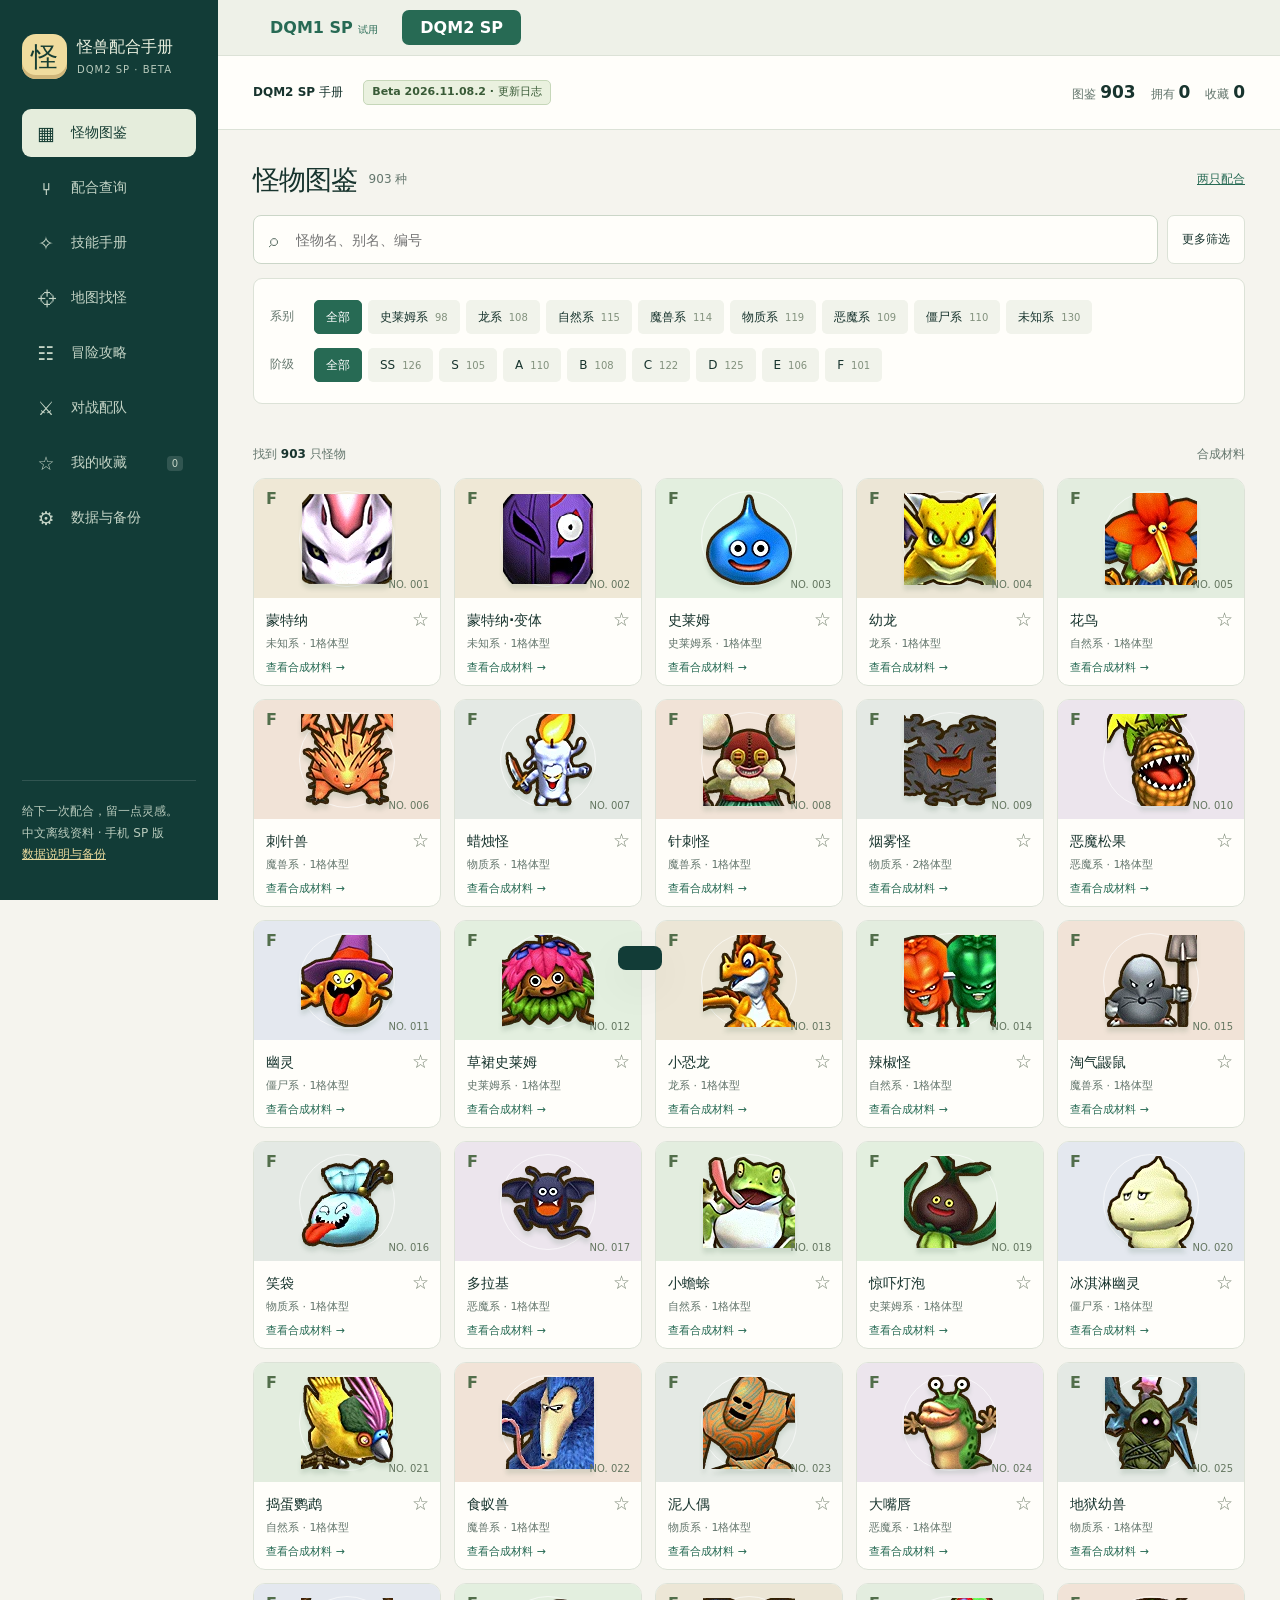
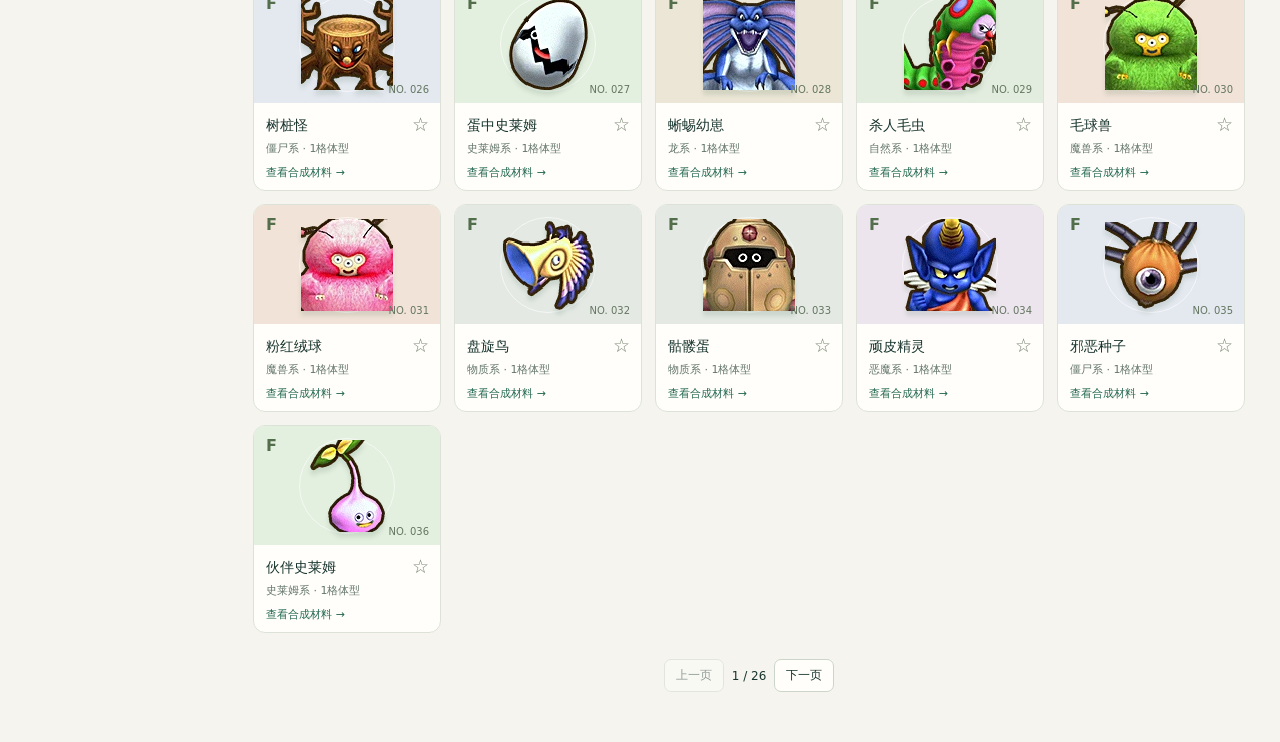
==== index.html @ fc7702cb "Publish traits and separate DQM1 SP trial" ====
<!doctype html>
<html lang="zh-CN">
<head>
<meta charset="utf-8"><meta name="viewport" content="width=device-width,initial-scale=1,viewport-fit=cover">
<meta name="theme-color" content="#123c37"><meta name="description" content="DQM2 SP 中文怪兽手册 Beta 测试版：图鉴、配合树、抗性、地图找怪与剧情攻略。">
<title>DQM2 SP 中文怪兽手册 · Beta 测试版</title>
<link rel="icon" href="icon.svg" type="image/svg+xml"><link rel="apple-touch-icon" href="icon.svg">
<style>:root{--bg:#f5f4ee;--paper:#fffefa;--ink:#18342e;--muted:#64766d;--line:#dce2d7;--green:#276a54;--tint:#e8efe4;--gold:#c7913c;--shadow:0 15px 45px #102e2312;font-family:'Microsoft YaHei','PingFang SC',system-ui,sans-serif;color:var(--ink);background:var(--bg);font-synthesis:none}*{box-sizing:border-box}body{margin:0}button,input,select{font:inherit}button,a,input,select{-webkit-tap-highlight-color:transparent}button{cursor:pointer}button:disabled{cursor:default;opacity:.45}a{color:var(--green)}button{color:inherit}button:focus-visible,a:focus-visible,input:focus-visible,select:focus-visible{outline:3px solid #c7913c;outline-offset:3px}button{border:0}button,a{touch-action:manipulation}h1,h2,h3,p{margin:0}h1{font-size:clamp(25px,3vw,38px);letter-spacing:-1.1px;font-weight:750;line-height:1.3}h2{font-size:22px}h3{font-size:16px}small{font-size:12px}.skip{position:fixed;top:-80px;left:20px;z-index:90;background:white;padding:15px}.skip:focus{top:10px}.layout{display:grid;grid-template-columns:218px minmax(0,1fr);min-height:100dvh}.sidebar{background:#123c37;color:#eaf0df;padding:34px 22px;position:sticky;top:0;height:100dvh;display:flex;flex-direction:column;gap:30px}.brand{display:flex;align-items:center;gap:10px}.brand-mark{font-size:27px;width:45px;height:45px;background:#f0dc9e;color:#163e34;border-radius:14px;display:grid;place-items:center;font-weight:800;box-shadow:inset 0 -4px #d0b67a}.brand strong{font-size:16px;display:block}.brand small{font-size:10px;color:#b8cabc;letter-spacing:1px}.nav{display:grid;gap:7px}.nav button{display:flex;gap:14px;align-items:center;text-align:left;background:none;color:#c4d4c6;border-radius:9px;padding:13px;font-size:14px;white-space:nowrap}.nav button.active{background:#e5eddc;color:#173e34;font-weight:700}.nav button:hover{background:#ffffff14}.nav button.active:hover{background:#e5eddc}.nav .symbol{font-size:19px;width:22px;text-align:center}.side-note{margin-top:auto;color:#b8cabc;line-height:1.8;font-size:12px;border-top:1px solid #ffffff21;padding-top:20px}.side-note button{background:none;color:#e9d99d;padding:0;text-decoration:underline}.workspace{min-width:0}.topbar{height:74px;border-bottom:1px solid var(--line);padding:0 35px;display:flex;justify-content:space-between;align-items:center;gap:12px;background:var(--paper)}.topbar .crumb{color:var(--muted);font-size:12px}.topbar .crumb b{color:var(--ink);margin-right:10px}.badge{padding:5px 9px;background:var(--tint);border-radius:5px;font-size:11px;white-space:nowrap}.progress{font-size:12px;color:var(--muted);display:flex;gap:15px}.progress strong{font-size:17px;color:var(--ink);font-variant-numeric:tabular-nums}.content{padding:32px 35px 50px;max-width:1600px;margin:auto}.intro{display:flex;align-items:center;justify-content:space-between;gap:20px;margin-bottom:24px}.intro p{color:var(--muted);font-size:13px;margin-top:10px;line-height:1.7}.intro-art{width:160px;display:flex;justify-content:center;align-items:center;gap:0;flex-shrink:0}.intro-art img{width:76px;height:76px;image-rendering:pixelated;object-fit:contain;filter:drop-shadow(0 9px 7px #123c3720)}.intro-art img:nth-child(2){transform:translate(-10px,12px)}.quick-row{display:flex;gap:8px;flex-wrap:wrap;margin:0 0 24px}.chip{background:var(--paper);border:1px solid var(--line);padding:8px 13px;font-size:12px;border-radius:6px}.chip:hover,.chip.selected{background:#dfead8;border-color:#aabca2}.chip .tiny{color:var(--muted);margin-left:7px}.toolbar{display:flex;gap:10px;margin-bottom:14px}.search{position:relative;flex:1;min-width:0}.search input{width:100%;border:1px solid #cbd6c8;border-radius:8px;background:var(--paper);padding:14px 40px 14px 42px;font-size:14px;color:var(--ink);height:49px}.search .glass{position:absolute;left:16px;top:14px;color:var(--muted);font-size:18px}.search .clear{position:absolute;right:8px;top:8px;background:var(--tint);border-radius:5px;padding:6px 9px}.toolbar select,.filters select{border:1px solid var(--line);background:var(--paper);border-radius:6px;padding:10px;color:var(--ink);max-width:180px;font-size:12px}.filters{display:flex;gap:8px;flex-wrap:wrap;align-items:center;margin-bottom:18px}.filters label{font-size:12px;display:flex;align-items:center;gap:7px}.filters input{accent-color:var(--green);width:15px;height:15px}.results-bar{display:flex;align-items:center;justify-content:space-between;margin:22px 0 15px;font-size:12px;color:var(--muted);gap:12px}.results-bar strong{color:var(--ink)}.catalog{display:grid;grid-template-columns:repeat(auto-fill,minmax(155px,1fr));gap:13px}.monster-card{position:relative;border:1px solid var(--line);background:var(--paper);border-radius:12px;overflow:hidden;transition:transform .15s,border-color .15s}.monster-card:hover{transform:translateY(-3px);border-color:#8fac94;box-shadow:0 6px 18px #18342e0a}.monster-open{width:100%;padding:0;background:none;text-align:left;display:block}.card-art{height:119px;position:relative;background:var(--family-bg,#edf1e7);display:grid;place-items:center;overflow:hidden}.card-art:before{content:'';width:94px;height:94px;border:1px solid #ffffff9c;border-radius:50%;position:absolute}.card-art img{width:94px;height:94px;position:relative;image-rendering:pixelated;object-fit:contain;filter:drop-shadow(0 5px 2px #234d3320);transition:transform .2s}.monster-card:hover .card-art img{transform:scale(1.07)}.monogram{font-weight:800;font-size:35px;color:#66846a;padding:20px}.card-rank{position:absolute;left:12px;top:10px;font-size:16px;font-weight:800;color:#526e4b}.card-rank.high{color:#9a6d1f}.card-no{position:absolute;right:11px;bottom:8px;font-size:10px;color:#647660;font-variant-numeric:tabular-nums}.card-body{padding:12px 12px 10px;min-height:87px}.card-body h3{font-size:14px;line-height:1.5;padding-right:15px}.card-body .card-meta{font-size:11px;color:var(--muted);margin:5px 0 9px}.card-body .card-stat{font-size:10px;color:#68776d;display:flex;gap:8px;flex-wrap:wrap}.card-body .card-stat b{color:#344d3b;font-size:11px;font-variant-numeric:tabular-nums}.fav{position:absolute;right:6px;top:128px;background:none;padding:3px 5px;font-size:19px;color:#75826f;z-index:2;line-height:1}.fav.on{color:#b37c26}.owned-tag{position:absolute;left:9px;bottom:99px;background:#225c49;color:white;border-radius:4px;padding:3px 6px;font-size:10px}.pagination{display:flex;justify-content:center;gap:8px;margin-top:26px;align-items:center;font-size:12px}.btn{padding:10px 15px;border:1px solid #cbd6c8;border-radius:7px;background:var(--paper);font-size:12px;display:inline-flex;gap:7px;align-items:center;justify-content:center;text-decoration:none}.btn.primary{background:var(--green);color:white;border-color:var(--green)}.btn.small{padding:7px 11px}.btn:hover{filter:brightness(.96)}.empty{text-align:center;padding:65px 20px;border:1px dashed #bbcdb5;border-radius:12px;color:var(--muted);line-height:1.9}.empty strong{display:block;color:var(--ink);margin-bottom:8px}.footnote{font-size:11px;color:#69786e;line-height:1.8;margin-top:24px}.veil{position:fixed;inset:0;background:#0a231d73;z-index:49;backdrop-filter:blur(3px)}.detail{position:fixed;right:0;top:0;bottom:0;width:min(600px,100vw);background:var(--paper);z-index:50;box-shadow:-15px 0 65px #0b2b302b;display:flex;flex-direction:column;animation:enter .18s ease-out}.detail-head{display:flex;align-items:center;justify-content:space-between;padding:15px 23px;border-bottom:1px solid var(--line);gap:12px;flex-shrink:0}.detail-head button{background:none;padding:6px;font-size:13px}.detail-head .close{font-size:24px;line-height:1}.detail-scroll{overflow:auto;padding:22px 26px 40px;overscroll-behavior:contain;flex:1}.trail{display:flex;gap:5px;align-items:center;flex-wrap:wrap;font-size:10px;color:var(--muted);margin-bottom:18px}.trail button{padding:4px 6px;background:var(--tint);border-radius:4px;font-size:10px;max-width:120px;overflow:hidden;text-overflow:ellipsis;white-space:nowrap}.profile{display:flex;align-items:center;gap:20px;margin-bottom:20px}.profile .portrait{position:relative;background:var(--family-bg,#edf1e7);border-radius:15px;min-width:115px;height:115px;display:grid;place-items:center}.portrait img{width:105px;height:105px;image-rendering:pixelated;object-fit:contain}.profile h2{font-size:24px;line-height:1.4}.profile .sub{font-size:12px;color:var(--muted);line-height:1.9;margin-top:7px}.profile .rank-pill{font-size:12px;color:#98691f;font-weight:800}.profile-actions{display:flex;gap:8px;flex-wrap:wrap;margin-bottom:20px}.counter{display:inline-flex;align-items:center;border:1px solid var(--line);border-radius:7px;gap:8px;font-size:12px;overflow:hidden}.counter button{padding:10px 12px;background:var(--tint)}.counter strong{min-width:18px;text-align:center}.tabs{display:flex;border-bottom:1px solid var(--line);margin-bottom:22px;gap:4px}.tabs button{background:none;color:var(--muted);font-size:13px;padding:12px 11px;border-bottom:3px solid transparent}.tabs button.selected{color:var(--green);border-color:var(--green);font-weight:700}.section-title{display:flex;justify-content:space-between;gap:10px;align-items:center;margin:22px 0 13px}.section-title h3{font-size:14px}.muted{color:var(--muted);font-size:12px;line-height:1.8}.notice{background:#f3edda;border:1px solid #e8dcbd;border-radius:7px;padding:12px 14px;font-size:12px;line-height:1.8;color:#705c31;margin:12px 0}.recipe{border:1px solid var(--line);padding:14px;border-radius:10px;margin-bottom:10px;background:white}.recipe-top{display:flex;align-items:center;justify-content:space-between;font-size:11px;color:var(--muted);gap:8px;margin-bottom:12px}.recipe-top .ready{color:#1f6b4c;background:#e5efdf;padding:3px 7px;border-radius:4px}.recipe-top .short{color:#846025;background:#f4eddb;padding:3px 7px;border-radius:4px}.recipe-members{display:flex;gap:6px;align-items:center;flex-wrap:wrap}.mini-monster{display:flex;align-items:center;gap:7px;background:#f2f5ec;border:1px solid #dde4d7;border-radius:6px;padding:6px 8px;font-size:12px;text-align:left;max-width:100%}.mini-monster:hover{border-color:#83a38b}.mini-monster img{height:35px;width:35px;image-rendering:pixelated;object-fit:contain}.mini-monster .mini-family{width:35px;text-align:center;font-size:20px;color:var(--green)}.mini-monster strong{font-size:12px}.mini-monster small{display:block;color:var(--muted);font-size:10px;line-height:1.6}.operator{color:#8c9a87;font-size:16px}.result-mon{margin-top:12px;padding-top:11px;border-top:1px dashed var(--line);display:flex;align-items:center;gap:8px}.result-mon .mini-monster{background:#e6efdf;border-color:#bbceb1;flex:1}.recipe-hint{font-size:11px;color:var(--muted);line-height:1.8;margin-top:10px}.stats{display:grid;grid-template-columns:repeat(3,1fr);gap:9px}.stat{background:var(--tint);border-radius:7px;padding:13px}.stat span{font-size:11px;color:var(--muted);display:block}.stat strong{display:block;font-size:23px;margin-top:4px;font-variant-numeric:tabular-nums}.location-list{display:flex;gap:7px;flex-wrap:wrap}.location-list span{font-size:12px;padding:7px 10px;border:1px solid var(--line);border-radius:5px}.skill-table{width:100%;border-collapse:collapse;font-size:12px}.skill-table th{text-align:left;background:var(--tint);padding:10px;color:var(--muted);font-weight:500}.skill-table td{padding:12px 10px;border-bottom:1px solid #ecede5}.skill-table td:first-child{width:55px;color:var(--green);font-weight:700}.skill-grid{display:grid;grid-template-columns:repeat(auto-fill,minmax(230px,1fr));gap:12px}.skill-card{background:var(--paper);border:1px solid var(--line);border-radius:10px;padding:18px;text-align:left}.skill-card strong{display:block;font-size:15px;margin-bottom:9px}.skill-card small{color:var(--muted);font-size:11px;line-height:1.7}.skill-card:hover{border-color:#8fac94}.guide-grid{display:grid;grid-template-columns:repeat(2,minmax(0,1fr));gap:18px}.guide{border:1px solid var(--line);background:var(--paper);border-radius:12px;padding:24px}.guide h2{font-size:19px;line-height:1.5}.guide .guide-tag{font-size:10px;color:var(--green);margin-bottom:10px;display:block}.guide p,.guide li{font-size:13px;line-height:1.9;color:#52665a}.guide p{margin-top:12px}.guide ol,.guide ul{padding-left:20px;margin:12px 0}.guide a{font-size:11px}.guide .guide-cta{display:flex;gap:7px;flex-wrap:wrap;margin:15px 0 0}.guide.wide{grid-column:1/-1}.settings{max-width:730px}.settings .guide{margin-bottom:17px}.settings .btn{margin:12px 8px 0 0}.alias-row{display:flex;gap:8px;margin-top:15px}.alias-row input{min-width:0;flex:1;padding:9px;border:1px solid var(--line);border-radius:5px}.type-label{font-size:10px;color:var(--muted)}#toast{position:fixed;left:50%;bottom:30px;transform:translateX(-50%) translateY(100px);background:#123c37;color:#fff9df;border-radius:8px;padding:12px 22px;z-index:100;font-size:13px;max-width:90vw;text-align:center;box-shadow:var(--shadow);transition:transform .2s}#toast.show{transform:translateX(-50%) translateY(0)}.loading{padding:60px;color:var(--muted)}.pagination .page-active{background:var(--green);color:white}.view-toggle{display:flex;align-items:center;gap:6px}.f-1{--family-bg:#e3efdf}.f-2{--family-bg:#ece6d6}.f-3{--family-bg:#e3eddf}.f-4{--family-bg:#f1e3d7}.f-5{--family-bg:#e4e9e4}.f-6{--family-bg:#ece5ed}.f-7{--family-bg:#e4e8ef}.f-8{--family-bg:#efe8d6}.mobile-brand{display:none}.count-bubble{background:#fff2;border-radius:4px;font-size:10px;padding:2px 5px;margin-left:auto}.nav button.active .count-bubble{background:#cbdcbd}.modal-filter{display:flex;gap:8px;flex-wrap:wrap;margin-bottom:15px}.modal-filter label{display:flex;align-items:center;gap:5px;font-size:12px;color:var(--muted)}.modal-filter input{accent-color:var(--green)}.link-button{padding:0;background:none;color:var(--green);text-decoration:underline;font-size:12px}.hidden{display:none!important}@keyframes enter{from{transform:translateX(30px);opacity:.5}to{transform:translateX(0);opacity:1}}@media(min-width:1600px){.catalog{grid-template-columns:repeat(6,minmax(0,1fr))}}@media(max-width:1100px){.layout{grid-template-columns:180px minmax(0,1fr)}.sidebar{padding:27px 15px}.brand strong{font-size:14px}.brand-mark{width:36px;height:39px}.content{padding:25px}.topbar{padding:0 25px}.catalog{grid-template-columns:repeat(3,minmax(0,1fr))}.intro-art{width:120px}.intro-art img{width:65px;height:65px}.progress{gap:8px}.guide-grid{grid-template-columns:1fr}}@media(max-width:700px){.layout{display:block}.sidebar{height:auto;position:fixed;top:auto;bottom:0;left:0;right:0;z-index:30;padding:0 5px env(safe-area-inset-bottom);border-top:1px solid #d9e1d2;background:#fffefa;color:var(--ink)}.sidebar .brand,.side-note{display:none}.nav{display:flex;gap:0;justify-content:space-around}.nav button{display:flex;flex-direction:column;gap:2px;padding:9px 2px 7px;flex:1;align-items:center;font-size:10px;border-radius:0;color:#627365}.nav button.active{background:none;color:var(--green);box-shadow:inset 0 3px var(--green)}.nav .symbol{font-size:21px}.count-bubble{display:none}.topbar{height:62px;padding:0 17px;gap:6px}.topbar .crumb{font-size:10px}.topbar .crumb b{font-size:14px}.topbar .badge{display:none}.progress{gap:7px;font-size:10px}.progress strong{font-size:14px}.content{padding:23px 16px 100px}.intro{margin-bottom:20px;gap:5px}.intro h1{font-size:27px}.intro p{font-size:12px;max-width:260px}.intro-art{width:67px;overflow:visible}.intro-art img{width:72px;height:72px}.intro-art img:nth-child(2){display:none}.quick-row{gap:6px;margin-bottom:20px}.chip{padding:7px 9px;font-size:11px}.toolbar{gap:6px}.search input{font-size:13px;padding-left:35px}.search .glass{left:12px}.toolbar select{max-width:100px;padding:7px}.filters{gap:7px}.filters select{font-size:11px;max-width:110px;padding:8px}.catalog{grid-template-columns:repeat(2,minmax(0,1fr));gap:10px}.card-art{height:117px}.card-body h3{font-size:13px}.card-body{padding:10px}.card-body .card-meta{font-size:10px}.fav{top:125px}.detail{width:100%;animation:none}.detail-head{padding:13px 16px;padding-top:max(13px,env(safe-area-inset-top))}.detail-scroll{padding:18px 17px 40px}.profile{gap:14px}.profile h2{font-size:23px}.profile .portrait{min-width:100px;height:100px}.portrait img{width:95px;height:95px}.tabs button{font-size:12px;padding:12px 10px}.stats{gap:7px}.stat{padding:11px}.stat strong{font-size:21px}.guide{padding:20px}.guide-grid{gap:13px}.results-bar{font-size:11px}.skill-grid{grid-template-columns:1fr}.mini-monster{font-size:11px;padding:5px 7px}.mini-monster img{width:30px;height:30px}.profile-actions .btn{font-size:11px;padding:9px 10px}#toast{bottom:85px;min-width:190px}.notice{font-size:11px}.alias-row{flex-wrap:wrap}.alias-row input{flex-basis:100%}}@media(prefers-reduced-motion:reduce){*{animation:none!important;transition:none!important;scroll-behavior:auto!important}}
:root{--resist-good:#276a54;--resist-weak:#a54d3c}
.families{margin:0 0 23px}.families .section-title{margin:0 0 12px}.families h2,.pair-lab h2{font-size:16px}.family-grid{display:grid;grid-template-columns:repeat(4,minmax(0,1fr));gap:9px}.family-entry{border:1px solid var(--line);background:var(--family-bg);border-radius:9px;padding:11px 12px;display:flex;gap:10px;align-items:center;text-align:left;min-width:0}.family-entry img{width:44px;height:44px;object-fit:contain;image-rendering:pixelated}.family-entry strong{display:block;font-size:13px}.family-entry small{display:block;color:var(--muted);font-size:10px;margin-top:5px}.family-entry.selected{border-color:var(--green);box-shadow:inset 0 0 0 1px var(--green)}.family-entry:hover{filter:brightness(.97)}.pair-lab{background:var(--paper);border:1px solid #b7cbb3;border-radius:11px;padding:22px;margin:20px 0 24px}.pair-lab .section-title{margin:0 0 12px}.parent-fields{display:grid;grid-template-columns:1fr 1fr;gap:15px;margin:18px 0}.parent-field{display:grid;gap:7px;min-width:0}.parent-field>label{font-size:12px;color:var(--muted)}.parent-field input{min-width:0;width:100%;border:1px solid var(--line);padding:11px;border-radius:6px;background:white;color:var(--ink)}.parent-field select{font-size:12px;margin-left:10px;padding:6px;border:1px solid var(--line);border-radius:4px;background:white}.pair-parents{display:flex;gap:7px;align-items:center;flex-wrap:wrap}.pair-children{display:grid;grid-template-columns:repeat(3,minmax(0,1fr));gap:10px}.pair-child{min-width:0}.pair-child>.mini-monster{width:100%}.pair-child>span{display:block;font-size:10px;color:var(--muted);margin-top:7px}.resistance-modes{display:flex;gap:7px;margin-bottom:12px;flex-wrap:wrap}.resistance-grid{display:grid;grid-template-columns:repeat(2,minmax(0,1fr));gap:8px}.resistance-cell{background:#f4f5ef;border:1px solid var(--line);border-radius:7px;padding:12px;min-width:0}.resistance-cell>strong{font-size:12px;font-weight:500;display:block;margin-bottom:9px}.resistance-cell>div{display:flex;flex-wrap:wrap;gap:4px;align-items:center}.resistance-value{font-size:11px;padding:4px 6px;border-radius:4px;background:#e5e8e0;color:#596957;white-space:nowrap}.resistance-arrow{font-size:10px;color:var(--muted)}.r-weak{background:#f3e0d9;color:#944833}.r-light,.r-half{background:#e1ecdf;color:#376047}.r-strong,.r-immune{background:#cbe0d2;color:#1c533f}.r-reflect,.r-absorb{background:#dddff1;color:#4c4d81}@media(max-width:700px){.family-grid{gap:6px}.family-entry{padding:8px 3px;display:flex;flex-direction:column;gap:5px;text-align:center}.family-entry img{width:34px;height:34px}.family-entry strong{font-size:11px}.family-entry small{font-size:9px;margin-top:3px}.family-entry small{max-width:76px;line-height:1.5}.families h2{font-size:14px}.families .link-button{font-size:10px}.family-entry:nth-child(3) small{font-size:8px}.pair-lab{padding:15px}.parent-fields{gap:9px}.parent-field input{font-size:11px;padding:9px 6px}.parent-field select{margin-left:5px;font-size:10px;max-width:86px}.parent-field>label{font-size:10px}.pair-children{grid-template-columns:1fr}.resistance-grid{gap:7px}.resistance-cell{padding:10px}.resistance-cell>strong{font-size:11px}.resistance-value{font-size:10px;padding:3px 5px}.tabs{gap:0}.tabs button{font-size:11px;padding:12px 9px}}

.guide-hero{display:flex;align-items:center;justify-content:space-between;gap:24px;background:#e7eddc;border:1px solid #cdd9bd;border-radius:14px;padding:27px 30px;margin-bottom:22px}.guide-hero h2{font-size:25px;margin:8px 0 12px;letter-spacing:-.5px}.guide-hero p{max-width:580px;color:#53664d;font-size:14px;line-height:1.9;margin:0}.guide-hero-monster{display:flex;flex-direction:column;align-items:center;flex:0 0 150px;background:none;color:var(--green);font-size:11px;gap:4px}.guide-hero-monster img{width:105px;height:105px;object-fit:contain}.guide-topic-nav{display:flex;gap:4px;flex-wrap:wrap;background:#e9e9de;border-radius:9px;padding:5px;margin-bottom:22px;scroll-margin-top:16px}.guide-topic-nav button{flex:1;padding:12px 10px;border-radius:6px;background:transparent;color:#5c6d5d;font-size:14px;font-weight:700;white-space:nowrap}.guide-topic-nav .active{background:#fffef8;color:var(--green);box-shadow:0 2px 5px #253e2010}.guide-stage-list{display:grid;grid-template-columns:repeat(5,minmax(0,1fr));gap:8px;margin-bottom:20px}.guide-stage-list button{display:flex;align-items:center;gap:8px;text-align:left;border:1px solid var(--line);border-radius:7px;padding:12px 10px;background:#fffdf6;color:#62705d;font-size:12px;line-height:1.5}.guide-stage-list button span{font-size:18px;font-family:Georgia,serif;color:#91a183}.guide-stage-list .active{border-color:#6c8b56;background:#eaf0df;color:#234c31}.route-guide,.team-guide{margin-bottom:22px}.guide-lead{font-size:15px!important}.guide-steps{padding-left:23px;line-height:1.95;font-size:14px}.guide-steps li{padding:4px 0 8px 5px}.guide-check{padding:18px 21px;background:#efefe1;border-left:3px solid #829866;border-radius:0 7px 7px 0;margin:18px 0 22px;line-height:1.85;font-size:13px}.guide-check p{margin:6px 0 0;color:#5c6b59}.guide-check .btn{margin-top:12px}.guide-card-top{display:flex;justify-content:space-between;gap:10px;align-items:center}.guide-slot{font-size:12px;color:#6e795f;white-space:nowrap}.guide-roster{display:grid;grid-template-columns:repeat(4,minmax(0,1fr));gap:14px;margin:23px 0}.guide-member{background:#f3f2e9;border:1px solid #e2e4d5;border-radius:9px;overflow:hidden}.guide-member button{display:flex;flex-direction:column;align-items:center;gap:5px;width:100%;background:none;padding:16px 10px 8px;color:var(--ink)}.guide-member img{width:95px;height:95px;object-fit:contain;transition:transform .16s}.guide-member button:hover img{transform:translateY(-4px)}.guide-member strong{font-size:14px;line-height:1.5}.guide-member small{font-size:11px;color:#6d795f;line-height:1.5}.guide-member p{font-size:12px!important;line-height:1.7!important;margin:8px 12px 16px!important}.guide-links{display:flex;gap:8px;align-items:center;flex-wrap:wrap;margin:16px 0}.guide-sources{font-size:11px;color:#7a856d;line-height:1.9;border-top:1px solid #e7e7d9;padding-top:12px;margin-top:18px;overflow-wrap:anywhere}.guide-sources a{color:#687e59}.guide-caption{font-size:13px;color:#67735e;line-height:1.8}.guide-options,.guide-bottom-actions{display:flex;gap:8px;flex-wrap:wrap;margin:18px 0}.guide-options .active{background:var(--green);color:#fffef0}.guide-grid .guide h2,.team-guide h2,.route-guide h2{font-size:22px;line-height:1.5}.guide-grid .guide p,.team-guide>p,.route-guide>p{line-height:1.95}.guide-hero-monster:focus-visible,.guide-member button:focus-visible,.guide-stage-list button:focus-visible,.guide-topic-nav button:focus-visible{outline:3px solid #b57d33;outline-offset:3px}
@media(max-width:1000px){.guide-roster{grid-template-columns:repeat(2,minmax(0,1fr))}.guide-stage-list{grid-template-columns:repeat(3,minmax(0,1fr))}}
@media(max-width:700px){.guide-hero{padding:20px;gap:0}.guide-hero h2{font-size:21px}.guide-hero p{font-size:12px}.guide-hero-monster{flex-basis:65px;font-size:10px}.guide-hero-monster img{width:75px;height:75px}.guide-hero-monster span{max-width:70px;line-height:1.5}.guide-topic-nav{gap:0;padding:4px;top:0}.guide-topic-nav button{font-size:12px;padding:11px 5px}.guide-stage-list{grid-template-columns:repeat(2,minmax(0,1fr));gap:7px}.guide-stage-list button{font-size:11px;padding:10px}.guide-stage-list button:last-child{grid-column:1/-1}.guide-grid .guide h2,.team-guide h2,.route-guide h2{font-size:19px}.guide-steps{font-size:13px}.guide-roster{gap:9px;margin:16px 0}.guide-member img{width:80px;height:80px}.guide-member strong{font-size:13px}.guide-member p{margin:6px 10px 12px!important;font-size:11px!important}.guide-check{padding:14px 16px}.guide-slot{font-size:11px}.guide-sources{font-size:10px}.guide-options .chip{font-size:11px}.guide-card-top{flex-wrap:wrap}}
.story-layout{display:grid;grid-template-columns:190px minmax(0,1fr);gap:22px;align-items:start}.story-chapters{display:grid;gap:5px;position:sticky;top:90px}.story-chapters button{display:flex;gap:12px;align-items:center;border:0;border-radius:9px;background:transparent;text-align:left;padding:12px;color:var(--ink);font:inherit;cursor:pointer}.story-chapters button small{color:#778485;font-variant-numeric:tabular-nums}.story-chapters button.active{background:#173f39;color:white}.story-chapters button.active small{color:#b4d4c5}.story-heading{display:flex;align-items:center;justify-content:space-between;gap:12px}.story-heading h2{margin:8px 0}.story-steps{list-style:none;margin:24px 0;padding:0;display:grid;gap:0}.story-steps li{border-top:1px solid #e1e7e1}.story-steps label{display:flex;gap:15px;padding:20px 0;cursor:pointer}.story-steps input{width:21px;height:21px;flex-shrink:0;accent-color:#216c58;margin-top:2px}.story-steps label>span{display:grid;gap:8px;line-height:1.8}.story-steps strong{font-size:16px}.story-steps .done strong{color:#66857b}.story-steps .done label>span>span{color:#718078}.story-tip{background:#f1f6ef;border-left:3px solid #75976b;padding:16px 20px;border-radius:0 10px 10px 0}.story-tip p{margin:7px 0 0;line-height:1.8}.story-next{display:flex;justify-content:space-between;align-items:center;gap:15px;margin-top:24px}.story-local{display:block;color:#778485;margin-top:14px}.story-current{scroll-margin-top:90px}.guide-topic-nav{margin-bottom:24px}
@media(max-width:720px){.story-layout{display:block}.story-chapters{position:static;display:grid;grid-template-columns:repeat(3,minmax(0,1fr));gap:4px;margin-bottom:18px}.story-chapters button{padding:10px 6px;gap:5px;font-size:12px}.story-chapters button small{font-size:10px}.story-heading{align-items:start}.story-heading .btn{font-size:12px;white-space:nowrap}.story-next{align-items:start;flex-direction:column}.story-steps label{gap:10px;padding:17px 0}.story-current{padding:18px}.guide-topic-nav{display:flex;flex-wrap:wrap;gap:5px}.guide-topic-nav button{font-size:13px}}

.obtain-summary{display:flex;justify-content:space-between;align-items:center;gap:10px;padding:13px 15px;background:#ecf1e5;border-radius:8px;margin:12px 0 20px}.obtain-summary b{font-size:12px;display:block}.obtain-summary span{display:block;color:#66765d;font-size:11px;line-height:1.7;margin-top:4px}.obtain-methods{display:grid;gap:12px;margin:16px 0 22px}.obtain-card{padding:17px;border:1px solid var(--line);border-radius:9px;background:#fffef8}.obtain-card h4{font-size:15px;margin:12px 0}.obtain-card p{font-size:12px;line-height:1.9;color:#596e60;margin:10px 0}.obtain-tags{display:flex;gap:7px;flex-wrap:wrap}.obtain-tags span{font-size:10px;background:#e8ecdc;color:#4f6848;padding:4px 7px;border-radius:4px}.obtain-actions{display:flex;align-items:center;gap:12px;flex-wrap:wrap;margin-top:13px}.obtain-actions a{font-size:11px}.obtain-heading{font-size:16px;margin-top:25px}.obtain-hints{border-top:1px solid var(--line);padding:17px 0;font-size:12px;line-height:1.8;color:var(--muted)}.obtain-hints summary{cursor:pointer;color:var(--ink)}.atlas-stats{display:flex;gap:22px;flex-wrap:wrap;border-top:1px solid var(--line);border-bottom:1px solid var(--line);padding:18px 0;margin:20px 0;font-size:12px;color:var(--muted)}.atlas-stats b{font:700 24px Georgia,serif;color:var(--green);margin-right:5px}.atlas-controls{display:grid;grid-template-columns:1fr 2fr;gap:15px;margin:20px 0}.atlas-controls label{font-size:11px;color:var(--muted);display:flex;flex-direction:column;gap:8px}.atlas-controls select{padding:13px;border:1px solid var(--line);border-radius:7px;background:var(--paper);color:var(--ink);min-width:0;width:100%}.atlas-search{display:block;max-width:100%;margin-bottom:25px}.atlas-search input{width:100%}.atlas-map-header{display:flex;justify-content:space-between;gap:15px;align-items:center;margin:25px 0 20px}.atlas-map-header h2{font-size:26px;margin:8px 0}.atlas-map-header p{font-size:12px;color:var(--muted);margin:0}.atlas-map-header .btn{font-size:12px}.atlas-monsters{display:grid;grid-template-columns:repeat(3,minmax(0,1fr));gap:14px}.atlas-monster{padding:17px;border:1px solid var(--line);border-radius:10px;background:var(--paper);display:flex;flex-direction:column}.atlas-monster>button:first-child{display:flex;align-items:center;gap:12px;text-align:left;background:none;padding:0;margin-bottom:8px;width:100%}.atlas-monster img{width:68px;height:68px;object-fit:contain;flex-shrink:0}.atlas-monster strong{font-size:15px;display:block;line-height:1.6}.atlas-monster small{display:block;font-size:10px;color:var(--muted);margin-top:4px}.atlas-monster p{font-size:12px;line-height:1.8;margin:7px 0;overflow-wrap:anywhere}.atlas-monster .link-button{align-self:flex-start;margin-top:auto;padding-top:12px}.tabs{flex-wrap:wrap}.tabs button{white-space:nowrap}
@media(max-width:1100px){.atlas-monsters{grid-template-columns:repeat(2,minmax(0,1fr))}}@media(max-width:700px){.atlas-controls{grid-template-columns:1fr;gap:12px}.atlas-stats{gap:12px;font-size:10px;padding:13px 0}.atlas-stats b{font-size:21px}.atlas-map-header h2{font-size:22px}.atlas-map-header .btn{font-size:10px;padding:9px}.atlas-monsters{grid-template-columns:1fr;gap:10px}.atlas-monster{padding:15px}.atlas-monster>button:first-child{gap:15px}.atlas-monster img{width:70px;height:70px}.atlas-monster strong{font-size:16px}.obtain-summary{align-items:flex-start;padding:12px}.obtain-summary .btn{font-size:10px;white-space:nowrap}.tabs button{font-size:11px;padding:11px 8px}.nav button{font-size:9px}.nav button .symbol{font-size:19px}}

.catalog-heading{display:flex;align-items:center;gap:12px;margin-bottom:18px}.catalog-heading h1{font-size:27px;margin:0}.catalog-total{font-size:12px;color:var(--muted)}.catalog-heading>.link-button{margin-left:auto}.catalog-search-row{display:flex;gap:9px;align-items:stretch;margin-bottom:14px}.catalog-search-row .search{flex:1;min-width:0}.catalog-search-row input{width:100%}.filter-toggle{background:var(--paper);border:1px solid var(--line);border-radius:7px;padding:0 14px;white-space:nowrap;font-size:12px}.filter-toggle.active{border-color:var(--green);color:var(--green)}.catalog-filter-panel{background:var(--paper);border:1px solid var(--line);border-radius:9px;padding:14px 16px}.facet-row{display:flex;gap:14px;align-items:flex-start;padding:7px 0}.facet-label{flex:0 0 30px;padding-top:8px;font-size:12px;color:var(--muted)}.facet-choices{display:flex;gap:6px;flex-wrap:wrap;flex:1}.facet-choice{display:flex;align-items:center;gap:7px;justify-content:center;min-height:34px;padding:6px 11px;background:#f1f3eb;border:1px solid transparent;border-radius:5px;font-size:12px}.facet-choice small{color:#82917d;font-size:10px}.facet-choice.active{color:#fff;background:var(--green);border-color:var(--green)}.facet-choice.active small{color:#cbe0ca}.advanced-options{display:flex;align-items:center;gap:25px;flex-wrap:wrap;padding:14px 0 3px;font-size:12px}.advanced-options label{display:flex;align-items:center;gap:7px}.advanced-options select{border:1px solid var(--line);background:var(--paper);padding:6px;border-radius:5px}.active-filters{display:flex;align-items:center;gap:6px;flex-wrap:wrap;min-height:20px;padding-top:12px}.active-filter{font-size:11px;border:1px solid #d4dfca;border-radius:4px;padding:5px 8px;background:#e8efdf;color:#416340}.breed-mode{display:flex;gap:4px;padding:4px;background:#e5eadd;border-radius:7px;margin-bottom:17px}.breed-mode button{flex:1;padding:11px 8px;border-radius:5px;font-size:13px;background:none;color:#61725c}.breed-mode .active{background:var(--paper);color:var(--green);font-weight:700}.monster-card .card-stat{display:none}.card-body .card-meta{font-size:11px}.card-cta{display:block;margin-top:9px;font-size:11px;color:var(--green)}.target-title{display:flex;align-items:center;gap:12px;justify-content:space-between;border-top:1px solid var(--line);padding-top:18px;margin:0 0 16px}.target-title h3{font-size:18px;margin:0}.target-title .link-button{white-space:nowrap}.recipe-role{font-size:10px;color:var(--muted);margin:12px 0 7px}.recipe-target{margin-top:13px;border-top:1px dashed #d6dfce;padding-top:10px;display:flex;gap:10px;align-items:center;flex-wrap:wrap}.recipe-target>span{font-size:10px;color:#73866b}.recipe-target .mini-monster{background:#e8efde;border-color:#c5d6b7}.recipe-incoming .recipe-members .mini-monster{background:#fffefa}.secondary-details{border-top:1px solid var(--line);padding:16px 0;color:var(--muted);font-size:12px;line-height:1.9}.secondary-details summary{cursor:pointer;color:#66785b}.secondary-details .recipe{margin-top:14px}.no-new-recipe{padding:24px 17px;display:flex;flex-direction:column;align-items:flex-start;gap:15px;background:#f0f3e8;border-radius:8px;margin-bottom:20px}.no-new-recipe strong{font-size:15px}.detail .profile .portrait{min-width:85px;width:85px;height:85px}.detail .profile .portrait img{width:80px;height:80px}.detail .profile{gap:16px}.detail .profile h2{font-size:24px}.detail .profile-actions{margin:14px 0}.detail .tabs{margin-bottom:20px}.detail .tabs [data-tab="in"]{font-weight:700}.content>.intro{margin-bottom:16px}.content>.intro .intro-art{display:none}.content>.intro h1{font-size:27px}.content>.intro p{display:none}.guide-hero{display:none}.guide-caption{display:none}.detail>.detail-scroll>.footnote{display:none}.pair-lab>p.muted,.pair-lab>.footnote{display:none}.pair-lab .section-title .badge{display:none}.pair-lab .section-title h2{font-size:18px}
@media(max-width:700px){.content{padding:16px 12px 92px}.topbar{height:48px;padding:0 12px}.topbar .crumb b{font-size:12px}.progress{font-size:9px}.progress strong{font-size:12px}.catalog-heading{margin-bottom:12px;gap:8px}.catalog-heading h1{font-size:23px}.catalog-total{font-size:11px}.catalog-heading .link-button{font-size:11px}.catalog-search-row{gap:7px;margin-bottom:10px}.catalog-search-row input{padding-top:11px;padding-bottom:11px;font-size:14px}.filter-toggle{font-size:11px;padding:0 9px}.catalog-filter-panel{padding:8px 10px}.facet-row{display:block;padding:5px 0}.facet-label{display:none}.facet-choices{gap:5px}.facet-choice{font-size:11px;gap:4px;padding:6px 7px;min-height:32px}.facet-choice small{font-size:9px}.facet-row:first-child .facet-choices{display:grid;grid-template-columns:repeat(3,minmax(0,1fr))}.facet-row:nth-child(2) .facet-choices{display:grid;grid-template-columns:repeat(9,minmax(0,1fr))}.facet-row:nth-child(2) .facet-choice{flex-direction:column;gap:1px;padding:4px 1px;min-height:37px}.facet-row:nth-child(2) .facet-choice small{font-size:8px}.active-filters{padding-top:8px;min-height:12px}.active-filter{padding:4px 6px;font-size:10px}.results-bar{margin:10px 0}.catalog{gap:9px}.card-art{height:105px}.card-art img{width:90px;height:90px}.card-body{padding:9px 10px}.card-body h3{font-size:14px}.card-cta{font-size:10px;margin-top:7px}.monster-card .fav{top:112px}.card-rank{font-size:14px}.detail-scroll{padding:14px 14px 30px}.detail .profile .portrait{min-width:65px;width:65px;height:65px}.detail .profile .portrait img{width:62px;height:62px}.detail .profile h2{font-size:22px;margin:4px 0}.detail .profile .rank-pill{font-size:10px}.detail .profile .sub{font-size:11px}.detail .profile-actions{margin:11px 0}.profile-actions .btn{padding:7px 9px}.counter{font-size:11px}.detail .tabs{margin-bottom:15px;flex-wrap:nowrap;overflow-x:auto}.detail .tabs button{font-size:10px;padding:10px 7px;flex-shrink:0}.target-title{padding-top:0;border-top:0;gap:6px}.target-title h3{font-size:17px}.target-title .link-button{font-size:11px}.recipe{padding:13px}.recipe-members .mini-monster{max-width:100%}.recipe-top{font-size:10px}.recipe-target{gap:7px}.breed-mode button{font-size:11px}.advanced-options{gap:14px}.guide-topic-nav{margin-top:4px}}

.synthesis-tree{margin:12px 0 20px;border:1px solid #c8d7c3;border-radius:12px;padding:14px;background:#f6f8ef}.synthesis-tree>summary{font-weight:700;color:#24513e;cursor:pointer;min-height:28px}.tree-root,.tree-children{list-style:none;padding:0;margin:12px 0}.tree-children{margin-left:12px;padding-left:15px;border-left:2px solid #8eaf96}.synthesis-node{position:relative;margin:12px 0;min-width:0}.tree-children>.synthesis-node:before{content:'';position:absolute;left:-15px;top:21px;width:14px;border-top:2px solid #8eaf96}.tree-card{display:flex;align-items:center;gap:8px;background:#fffef8;border:1px solid #d3ddcb;border-radius:8px;padding:7px 10px}.tree-card img{width:28px;height:28px;object-fit:contain}.tree-card button{text-align:left;font:inherit;font-size:13px;font-weight:600;cursor:pointer;border:0;background:none;color:#284e3d}.tree-card small{display:block;font-size:10px;color:#71816d;font-weight:400;margin-top:3px}.tree-expand>summary{cursor:pointer;color:#356349;font-size:12px;padding:9px 4px;min-height:36px}.tree-route-label{display:block;font-size:11px;color:#687762}.tree-route-label select{display:block;width:100%;min-width:0;max-width:100%;font:inherit;padding:8px;border:1px solid #c6d2be;border-radius:6px;background:white;color:#294d3b}.tree-stop{display:block;font-size:11px;color:#77755d;padding:8px 0}.tree-family{font-size:12px;padding:10px;background:#e8efdf;border-radius:8px}
/* Public beta: compact identity at all viewport sizes. */
.release-badge{display:inline-flex;align-items:center;white-space:nowrap;flex-shrink:0;border:1px solid #c6d7b9;background:#eaf1df;color:#395b37;border-radius:5px;padding:4px 8px;font-size:11px;font-weight:600;line-height:1.3}.topbar .crumb{display:flex;align-items:center;gap:10px;min-width:0}.topbar .progress{white-space:nowrap}.story-current{min-width:0}.story-steps label>span{min-width:0;overflow-wrap:anywhere}.guide-sources a{overflow-wrap:anywhere}
@media(max-width:700px){.topbar .crumb{gap:6px}.release-badge{font-size:10px;padding:3px 5px}.topbar .progress{gap:7px}.topbar .crumb b{font-size:11px}.topbar .progress span:first-child{display:none}}
@media(max-width:360px){.topbar{padding:0 9px}.topbar .progress{gap:5px}.topbar .crumb b{font-size:10px}.release-badge{font-size:9px}.story-chapters button{font-size:11px}}
.game-switch{display:flex;gap:6px;padding:10px 34px;background:#eef1e8;border-bottom:1px solid var(--line)}.game-switch a{text-decoration:none;padding:8px 18px;border-radius:7px;font-weight:700}.game-switch a[aria-current]{background:#276a54;color:white}.game-switch small{font-weight:400;font-size:10px}.parent-select{display:flex;align-items:center;gap:12px;text-align:left;width:100%;padding:14px;border:1px solid #bed0bd;background:white;border-radius:10px}.parent-select img{width:56px;height:56px;object-fit:contain}.parent-select span{flex:1}.parent-select small,.picker-option small{display:block;color:var(--muted);font-size:12px;margin-top:5px}.parent-select b{font-size:12px;color:var(--green)}.monster-picker{width:min(700px,calc(100vw - 24px));max-height:85dvh;overflow:auto;border:1px solid var(--line);border-radius:16px;padding:22px;color:var(--ink);background:var(--paper);overscroll-behavior:contain}.monster-picker::backdrop{background:#102a2477}.picker-head{display:flex;align-items:center;justify-content:space-between;margin-bottom:16px}.picker-filters{display:flex;gap:12px;margin:12px 0}.picker-filters select{flex:1;min-width:0;padding:10px;border:1px solid var(--line);border-radius:6px;background:white}.picker-count{font-size:12px;color:var(--muted);margin:12px 0}.picker-list{display:grid;grid-template-columns:1fr 1fr;gap:8px}.picker-option{display:flex;align-items:center;gap:10px;padding:10px;border:1px solid var(--line);background:white;border-radius:9px;text-align:left;min-height:72px}.picker-option img{width:44px;height:44px;object-fit:contain}.picker-option.selected{background:#e8efe4;border-color:#276a54}.picker-more{margin-top:14px}.trait-list{display:grid;gap:9px;margin:14px 0}.trait-item{padding:12px;border:1px solid var(--line);border-radius:8px}.trait-item header{display:flex;justify-content:space-between;gap:10px}.trait-item small{color:var(--green)}.trait-item p{margin-top:6px;font-size:13px;line-height:1.65;color:var(--muted)}
@media(max-width:700px){.game-switch{padding:8px 14px}.game-switch a{flex:1;text-align:center;padding:8px}.parent-select{padding:10px}.monster-picker{padding:15px}.picker-list{grid-template-columns:1fr}.picker-option{min-height:62px}}
.roster-builder{margin:20px 0}.roster-slots{display:grid;grid-template-columns:repeat(4,minmax(0,1fr));gap:10px;margin:15px 0}.roster-slot,.roster-add{border:1px solid var(--line);border-radius:10px;padding:12px;background:#f7f8f2;min-width:0}.roster-add{min-height:130px;border-style:dashed}.roster-stats{font-size:11px;line-height:1.8;color:var(--muted);margin:10px 0}.battle-search{display:flex;gap:10px;margin-bottom:20px}.battle-search .search{flex:1}.battle-search select{max-width:150px;border:1px solid var(--line);border-radius:8px;background:white}.battle-team{margin:16px 0}.battle-team>p{margin-top:12px;line-height:1.75}@media(max-width:700px){.roster-slots{grid-template-columns:1fr 1fr}.battle-search{flex-wrap:wrap}.battle-search select{padding:8px}}
@media(max-width:700px){.parent-fields{grid-template-columns:1fr}.parent-select img{flex-shrink:0}.parent-select span{min-width:0}.parent-select b{white-space:nowrap;flex-shrink:0}.parent-select strong{overflow-wrap:anywhere}}

.atlas-heading{display:flex;align-items:center;justify-content:space-between;gap:12px;margin-bottom:18px}.atlas-heading>div{display:flex;align-items:baseline;gap:14px}.atlas-heading h1{margin:0;font-size:27px}.atlas-heading span{color:var(--muted)}.atlas-heading select,.map-roster-filters select{padding:10px;border:1px solid #d4dacb;border-radius:9px;background:#fffef8;color:#234c40;font:inherit;max-width:45vw}.interactive-atlas{display:grid;grid-template-columns:minmax(0,1fr) 290px;gap:18px;align-items:start}.map-workspace{min-width:0;border:1px solid #d8d6c5;border-radius:16px;overflow:hidden;background:#fffdf5}.map-topline{display:flex;align-items:center;justify-content:space-between;gap:12px;padding:12px 17px;border-bottom:1px solid #e4e0cf;font-weight:700}.map-canvas{position:relative;overflow:hidden;background:#f3f0e5}.map-canvas svg{display:block;width:100%;height:clamp(360px,49vw,600px);touch-action:none;cursor:grab;user-select:none}.map-canvas svg:active{cursor:grabbing}.atlas-landmark,.atlas-area-label,.atlas-highlight{cursor:pointer}.atlas-landmark rect{fill:#fff9e5;stroke:#b1a783;stroke-width:1}.atlas-landmark text,.atlas-area-label text{font:600 23px system-ui,sans-serif;fill:#344e3d}.atlas-landmark.on rect{fill:#285e4c;stroke:#285e4c}.atlas-landmark.on text{fill:white}.atlas-landmark:hover>circle,.atlas-landmark:focus>circle{stroke:#1e644c;stroke-width:6}.atlas-highlight{fill:#e6a534;fill-opacity:.33;stroke:#a86a0d;stroke-width:4;stroke-dasharray:10 7;vector-effect:non-scaling-stroke}.atlas-wide{fill:url(#atlas-hatch);stroke-width:2}.atlas-area-label rect{fill:#fff5c4;stroke:#a86a0d;stroke-width:2}.atlas-geography{font:25px system-ui;fill:#9c824e;letter-spacing:5px}.map-zoom{position:absolute;right:12px;bottom:36px;display:grid;gap:5px}.map-zoom button{background:#fffef8;border:1px solid #b5baa5;border-radius:9px;width:42px;height:42px;font-size:24px;color:#234c40;box-shadow:0 2px 5px #314b3510;cursor:pointer}.map-scale-note{position:absolute;bottom:8px;left:12px;font-size:11px;color:#736949;background:#f8f5e9d9;padding:3px 6px;border-radius:4px;pointer-events:none}.atlas-selected-monster{display:flex;align-items:center;gap:10px;padding:12px 16px;border-top:1px solid #e1ddcb}.atlas-selected-monster img{width:48px;height:48px;object-fit:contain;border-radius:10px;background:#edf1e4}.atlas-selected-monster>div{flex:1}.atlas-selected-monster strong{display:block}.atlas-selected-monster small{display:block;color:var(--muted);margin-top:3px}.atlas-location-list{display:flex;flex-wrap:wrap;gap:8px;padding:0 14px 14px}.atlas-location{flex:1;min-width:190px;text-align:left;background:#f5f3e9;border:1px solid #e1dece;border-radius:10px;padding:11px 13px;cursor:pointer;font:inherit}.atlas-location strong,.atlas-location span,.atlas-location small{display:block}.atlas-location strong{font-size:12px;color:#39604c}.atlas-location span{font-size:13px;line-height:1.5;margin:5px 0}.atlas-location small{color:#756444;font-size:11px}.atlas-quick{display:flex;align-items:center;flex-wrap:wrap;gap:7px;padding:12px}.atlas-quick>span{font-size:12px;color:var(--muted)}.atlas-quick button{display:flex;align-items:center;gap:5px;border:1px solid #d8dfce;border-radius:20px;background:#f7faef;padding:4px 10px 4px 4px;cursor:pointer;color:#285543;font:inherit;font-size:12px}.atlas-quick img{width:28px;height:28px;object-fit:contain}.map-roster{border:1px solid #d9dfd0;border-radius:14px;background:#fffef9;overflow:hidden;min-width:0}.map-roster-heading{display:flex;justify-content:space-between;align-items:center;padding:15px}.map-roster-heading h2{font-size:16px;margin:0}.map-roster-heading span{font-size:12px;color:var(--muted)}.map-roster>.search{margin:0 12px}.map-roster .search input{min-width:0}.map-roster-filters{display:flex;gap:7px;padding:9px 12px}.map-roster-filters select{min-width:0;width:50%;font-size:12px;padding:7px}#atlas-roster{max-height:540px;overflow:auto;overscroll-behavior:contain;padding:0 6px 6px}.atlas-roster-item{display:flex;align-items:center;width:100%;gap:10px;background:transparent;border:1px solid transparent;border-bottom-color:#eceee4;border-radius:8px;text-align:left;padding:8px 7px;cursor:pointer;color:#294a3e;font:inherit}.atlas-roster-item img{width:44px;height:44px;border-radius:7px;object-fit:contain;background:#edf1e4}.atlas-roster-item>span:not(.atlas-locate){flex:1;min-width:0}.atlas-roster-item strong{display:block;font-size:13px}.atlas-roster-item small{display:block;font-size:10px;color:#728074;margin-top:4px}.atlas-locate{font-size:22px;color:#658b72}.atlas-roster-item.selected{background:#e8f1df;border-color:#84a48c}.atlas-roster-item:hover{background:#f2f5e9}.atlas-region-caption{padding:14px 16px;display:flex;gap:8px;align-items:center;flex-wrap:wrap}.atlas-region-caption span{font-size:12px;color:var(--muted)}.atlas-source{margin-top:14px;color:var(--muted);font-size:12px}.atlas-source summary{cursor:pointer}.atlas-source p{line-height:1.6}.map-empty{padding:20px;text-align:center;color:var(--muted);font-size:13px}.map-empty button{display:block;margin:12px auto 0}
.map-roster>.search{display:flex;align-items:center;position:relative;gap:6px}.map-roster>.search>span{position:absolute;left:12px;color:#758773}.map-roster>.search input{width:100%;padding-left:34px}.map-canvas svg{height:clamp(360px,43vw,520px)}
@media(max-width:1000px){.interactive-atlas{grid-template-columns:minmax(0,1fr) 250px;gap:12px}.map-canvas svg{height:440px}}
@media(max-width:720px){.atlas-heading{margin-bottom:12px}.atlas-heading h1{font-size:22px}.atlas-heading>div{display:block}.atlas-heading span{display:block;font-size:12px;margin-top:3px}.atlas-heading select{font-size:12px;padding:9px}.interactive-atlas{grid-template-columns:1fr;gap:12px}.map-canvas svg{height:350px}.map-topline{font-size:13px;padding:10px 12px}.map-topline button{font-size:12px}.map-workspace{border-radius:12px}.atlas-location{min-width:100%;padding:10px}.map-roster-heading{padding:12px}.map-roster-item img{width:43px;height:43px}#atlas-roster{max-height:350px}.map-scale-note{font-size:10px}.map-zoom{right:8px;bottom:32px;gap:5px}.map-zoom button{width:36px;height:36px;font-size:22px}.atlas-selected-monster{padding:10px 12px}.atlas-quick{gap:6px;padding:10px}.atlas-quick button{font-size:11px}.atlas-quick img{width:24px;height:24px}}
.atlas-place-bar{display:flex;align-items:center;justify-content:space-between;gap:8px;padding:10px 12px;background:#f4f5eb;border-bottom:1px solid #e4e0cf}.atlas-place-bar select{min-width:0;max-width:78%;border:1px solid #ccd6c3;background:#fffef8;border-radius:8px;padding:9px;font:inherit;color:#294f40}.atlas-place-bar>span{white-space:nowrap;font-size:12px;color:#6f7c68}.atlas-other-worlds{display:flex;gap:7px;flex-wrap:wrap;padding:0 14px 12px;align-items:center;font-size:12px}.atlas-other-worlds>span{color:#6d796b}.atlas-other-worlds button{font:inherit;color:#285a45;background:#eff4e8;border:1px solid #cbd9c4;border-radius:16px;padding:6px 10px;cursor:pointer}#atlas-search-scope{padding:0 12px 7px;color:#55735d;font-size:11px}.atlas-landmark[aria-hidden]{pointer-events:none;opacity:.75}.atlas-landmark:focus-visible,.atlas-area-label:focus-visible{outline:none;filter:drop-shadow(0 0 6px #18653a)}

/* Strong location feedback; keep page scroll native. */
.map-canvas svg{touch-action:pan-y}
.atlas-highlight{fill:#f46337;fill-opacity:.28;stroke:#d73920;stroke-width:4;stroke-dasharray:none;pointer-events:none}
.atlas-highlight.atlas-wide{fill:#f46337;fill-opacity:.15;stroke:#d73920;stroke-width:4;stroke-dasharray:10 7}
.atlas-landmark.on rect{fill:#b63221;stroke:#fff;stroke-width:2}
.atlas-landmark.on>circle{stroke:#d73920;stroke-width:5;fill:#fff3dc}
.atlas-pin{pointer-events:none;fill:#c83522;stroke:#fff;stroke-width:2}
.atlas-pin>circle{fill:none;stroke:#d73920;stroke-width:5;vector-effect:non-scaling-stroke}
.atlas-pin .atlas-pin-ring{stroke:#fff;stroke-width:2;stroke-dasharray:6 4}
.atlas-pin text{fill:white;stroke:none;font:bold 17px system-ui}
.atlas-roster-item img{width:30px;height:30px;flex:none}.atlas-roster-item{padding:7px;gap:8px;min-height:48px}
.atlas-selected-monster img{width:32px;height:32px}
#atlas-roster{overscroll-behavior:auto}
@media(max-width:720px){#atlas-roster{max-height:none;overflow:visible}.atlas-roster-item img{width:28px;height:28px}.map-canvas svg{height:300px}.map-workspace{scroll-margin-top:12px}}
</style>
</head><body>
<a class="skip" href="#main">跳转到内容</a>
<div id="app"><p class="loading">正在翻开怪兽手册……</p></div>
<div id="toast" role="status" aria-live="polite"></div>
<input type="file" id="import-file" accept="application/json" hidden>
<script>window.DQM_DATA={"battle":{"checked":"2026-11-08","sources":[{"label":"官方商店：对战服务状态","url":"https://apps.apple.com/jp/app/id1496918059"},{"label":"Game8：通信对战规则","url":"https://game8.jp/dqm2/322694"},{"label":"Game8：历史配队参考","url":"https://game8.jp/dqm2/323729"},{"label":"Game8：黑雾队详细构筑","url":"https://game8.jp/dqm2/350662"},{"label":"Game8：金属替身打法","url":"https://game8.jp/dqm2/315000"},{"label":"GameWith：可选核心怪物","url":"https://gamewith.jp/dqm2-irurukasp/article/show/221590"}],"modes":[{"title":"实时对战已停止服务","text":"官方公告：实时对战模式已于2025年1月23日结束。旧攻略的段位战、实时匹配与“当前最强”说法不能当作现状。"},{"title":"在线异国大师：与下载的队伍交手","text":"官方当前介绍仍列出每日下载其他玩家队伍的模式；本手册未实测服务器连通。此模式不能逐招下命令，先设置作战和AI允许使用的招式；不能使用道具或替换后备。ID练习不增加名声，也不奖励怪物。"},{"title":"先完成新生，再照构筑练","text":"以下是有出处的历史构筑，供研究配队和AI对战参考，并非当前胜率排名。各队按4个S体型名额组织；特性替换依赖新生配合。技能名采用中文整理，可能与汉化版不同；AI不能保证复现手动战术。"}],"teams":[{"id":"reverse","title":"逆转队","style":"慢速抢先","summary":"以开场逆转改变行动顺序，让慢速成员先攻。","members":[{"id":263,"role":"物理输出","skills":["催眠师","九神将","最强攻击提升"],"note":"S体型；原构筑使用开场逆转路线，须核对新生替换后的负面特性。"},{"id":286,"role":"咒文输出","skills":["米尔德拉斯","最强智慧提升","魔战车达比多"],"note":"S体型；新生将闪光诀窍替换为行动迟缓。"},{"id":629,"role":"逆转与输出","skills":["催眠师","冠军SP","最强攻击提升"],"note":"S体型；将先手猎手替换为开场逆转。"},{"id":18,"role":"强化支援","skills":["国王","坎达塔夫人","史莱姆船"],"note":"S体型；轻金属身体替换为AI三次行动。"}],"plan":"先让逆转成立，支援位强化攻击，其余成员输出。不要只堆低速度却没有逆转手段。","counters":"开场霧或乱序覆盖逆转后，慢速队可能重新落后。在线AI还需限制无关招式。","alternatives":"GameWith列出鲸鱼法师可作逆转候选，但它占2格，不能直接替换一只S怪；必须重新安排队伍。","sourceUrls":["https://game8.jp/dqm2/323729","https://gamewith.jp/dqm2-irurukasp/article/show/221590"]},{"id":"black-fog","title":"黑雾物理队","style":"封咒文与控场","summary":"维持黑雾限制咒文，再由物理成员输出。","members":[{"id":123,"role":"主攻","skills":["最强攻击提升","维拉","勇者之笛"],"note":"S体型；巨体杀手替换为AI三次行动。"},{"id":632,"role":"物理补刀","skills":["最强攻击提升","至尊多克","维拉"],"note":"S体型；AI一至二次行动替换为AI三次行动。"},{"id":174,"role":"抢先压制","skills":["最强攻击提升","愤怒老者","九神将"],"note":"S体型；暗系诀窍替换为超行动迅速。"},{"id":783,"role":"黑雾与干扰","skills":["睡魔祭之魂","邪龙神纳德拉加","利贝里奥猫"],"note":"S体型；妨碍突破替换为行动迟缓。"}],"plan":"先争取黑雾，再限制对方重新布场；攻击手按当前霧选择能使用的斩击或体技。","counters":"其他霧覆盖黑雾会改变局势。己方回复咒文也受封，不能照常依赖咒文奶妈。","alternatives":"原文给出以超级杀戮机器替换维拉并改为偶尔黑雾的路线。替换前重新检查速度、抗性与技能。","sourceUrls":["https://game8.jp/dqm2/350662"]},{"id":"metal-guard","title":"金属替身队","style":"保护输出","summary":"金属盾承担攻击，其他成员输出并维护场地。","members":[{"id":13,"role":"替身盾","skills":["防御","超级防护SP","坎达塔夫人"],"note":"S体型；行动迅速替换为会心完全防御；技能点必须点出替身。"},{"id":263,"role":"输出与霧","skills":["自我牺牲","武斗家SP","最强攻击提升"],"note":"S体型；亡者执念替换为偶尔黑雾。"},{"id":214,"role":"物理输出","skills":["顽固乡客","九神将","最强攻击提升"],"note":"S体型；AI一至二次行动替换为开场斗气。"},{"id":783,"role":"支援","skills":["幽灵船","绝望与憎恶魔宫","睡魔祭之魂"],"note":"S体型；混乱突破替换为行动迟缓。"}],"plan":"AI设置中优先让金属盾只使用替身。保护维持期间尽快输出，不把高防御当成绝对安全。","counters":"白雾、体技封印、冰冻波动会破坏替身；隐身攻击等可绕过保护。会心、降防及异常抗性也要检查。","alternatives":"盾位可考虑钻石史莱姆；材料不足时金属史莱姆或流浪金属史莱姆可试用，但HP与耐久不同，并非等价替换。","sourceUrls":["https://game8.jp/dqm2/323729","https://game8.jp/dqm2/315000"]}]},"maps":[{"id":"323963","name":"玛尔塔王国","world":"玛尔塔王国","url":"https://game8.jp/dqm2/323963","entries":[{"monster":133,"condition":"原表未标额外条件","precision":"方向","position":"起始海岸；从自家向东北方向寻找","source":"https://game8.jp/dqm2/323963","positionSource":"https://gamewith.jp/dqm2-irurukasp/article/show/220302"},{"monster":759,"condition":"原表未标额外条件","precision":"区域","position":null,"source":"https://game8.jp/dqm2/323963"},{"monster":513,"condition":"原表未标额外条件","precision":"区域","position":null,"source":"https://game8.jp/dqm2/323963"},{"monster":784,"condition":"原表未标额外条件","precision":"区域","position":null,"source":"https://game8.jp/dqm2/323963"}]},{"id":"323261","name":"沙漠世界","world":"沙漠世界","url":"https://game8.jp/dqm2/323261","entries":[{"monster":280,"condition":"雪与冰世界通关后","precision":"区域","position":null,"source":"https://game8.jp/dqm2/323261"},{"monster":711,"condition":"雪与冰世界通关后","precision":"区域","position":null,"source":"https://game8.jp/dqm2/323261"},{"monster":873,"condition":"沙漠世界通关后","precision":"区域","position":null,"source":"https://game8.jp/dqm2/323261"},{"monster":97,"condition":"原表未标额外条件","precision":"方向","position":"卡尔卡拉村外向南，或绿洲营地西北一带","source":"https://game8.jp/dqm2/323261","positionSource":"https://gamewith.jp/dqm2-irurukasp/article/show/220302"},{"monster":736,"condition":"原表未标额外条件","precision":"区域","position":null,"source":"https://game8.jp/dqm2/323261"},{"monster":713,"condition":"晴天","precision":"区域","position":null,"source":"https://game8.jp/dqm2/323261"},{"monster":379,"condition":"原表未标额外条件","precision":"区域","position":null,"source":"https://game8.jp/dqm2/323261"},{"monster":658,"condition":"沙漠世界通关后","precision":"区域","position":null,"source":"https://game8.jp/dqm2/323261"},{"monster":200,"condition":"原表未标额外条件","precision":"区域","position":null,"source":"https://game8.jp/dqm2/323261"},{"monster":717,"condition":"原表未标额外条件","precision":"区域","position":null,"source":"https://game8.jp/dqm2/323261"},{"monster":723,"condition":"沙漠世界通关后；恶劣天气","precision":"区域","position":null,"source":"https://game8.jp/dqm2/323261"},{"monster":240,"condition":"夜间","precision":"区域","position":null,"source":"https://game8.jp/dqm2/323261"},{"monster":522,"condition":"原表未标额外条件","precision":"区域","position":null,"source":"https://game8.jp/dqm2/323261"},{"monster":722,"condition":"沙漠世界通关后；早晨","precision":"区域","position":null,"source":"https://game8.jp/dqm2/323261"},{"monster":547,"condition":"晴天","precision":"区域","position":null,"source":"https://game8.jp/dqm2/323261"},{"monster":1,"condition":"原表未标额外条件","precision":"区域","position":null,"source":"https://game8.jp/dqm2/323261"},{"monster":712,"condition":"沙漠世界通关后；恶劣天气","precision":"区域","position":null,"source":"https://game8.jp/dqm2/323261"},{"monster":718,"condition":"水世界通关后；恶劣天气","precision":"区域","position":null,"source":"https://game8.jp/dqm2/323261"},{"monster":134,"condition":"晴天","precision":"区域","position":null,"source":"https://game8.jp/dqm2/323261"},{"monster":871,"condition":"仙人球的转生怪","precision":"区域","position":null,"source":"https://game8.jp/dqm2/323261"},{"monster":156,"condition":"原表条件空缺，尚待核实","precision":"区域","position":null,"source":"https://game8.jp/dqm2/323261"},{"monster":289,"condition":"夜间；晴天","precision":"区域","position":null,"source":"https://game8.jp/dqm2/323261"},{"monster":715,"condition":"雪与冰世界通关后","precision":"区域","position":null,"source":"https://game8.jp/dqm2/323261"},{"monster":521,"condition":"原表未标额外条件","precision":"区域","position":null,"source":"https://game8.jp/dqm2/323261"},{"monster":116,"condition":"水世界通关后","precision":"区域","position":null,"source":"https://game8.jp/dqm2/323261"},{"monster":367,"condition":"原表未标额外条件","precision":"区域","position":null,"source":"https://game8.jp/dqm2/323261"},{"monster":104,"condition":"沙漠世界通关后","precision":"区域","position":null,"source":"https://game8.jp/dqm2/323261"},{"monster":721,"condition":"原表未标额外条件","precision":"区域","position":null,"source":"https://game8.jp/dqm2/323261"},{"monster":806,"condition":"沙漠世界通关后","precision":"区域","position":null,"source":"https://game8.jp/dqm2/323261"},{"monster":114,"condition":"原表未标额外条件","precision":"区域","position":null,"source":"https://game8.jp/dqm2/323261"},{"monster":400,"condition":"晴天","precision":"方向","position":"阿西亚镇外向东的废墟一带","source":"https://game8.jp/dqm2/323261","positionSource":"https://gamewith.jp/dqm2-irurukasp/article/show/220302"},{"monster":144,"condition":"原表未标额外条件","precision":"区域","position":null,"source":"https://game8.jp/dqm2/323261"},{"monster":564,"condition":"原表未标额外条件","precision":"区域","position":null,"source":"https://game8.jp/dqm2/323261"},{"monster":1084,"condition":"原表条件空缺，尚待核实","precision":"区域","position":null,"source":"https://game8.jp/dqm2/323261"}]},{"id":"323262","name":"卡尔卡拉村","world":"沙漠世界","url":"https://game8.jp/dqm2/323262","entries":[]},{"id":"323265","name":"阿西亚镇","world":"沙漠世界","url":"https://game8.jp/dqm2/323265","entries":[]},{"id":"325597","name":"地下水路","world":"沙漠世界","url":"https://game8.jp/dqm2/325597","entries":[{"monster":825,"condition":"原表未标额外条件","precision":"区域","position":null,"source":"https://game8.jp/dqm2/325597"},{"monster":240,"condition":"原表未标额外条件","precision":"区域","position":null,"source":"https://game8.jp/dqm2/325597"},{"monster":193,"condition":"原表未标额外条件","precision":"区域","position":null,"source":"https://game8.jp/dqm2/325597"},{"monster":719,"condition":"原表未标额外条件","precision":"区域","position":null,"source":"https://game8.jp/dqm2/325597"}]},{"id":"325598","name":"幻之湖","world":"沙漠世界","url":"https://game8.jp/dqm2/325598","entries":[{"monster":6,"condition":"原表未标额外条件","precision":"区域","position":null,"source":"https://game8.jp/dqm2/325598"},{"monster":519,"condition":"原表未标额外条件","precision":"区域","position":null,"source":"https://game8.jp/dqm2/325598"},{"monster":379,"condition":"原表未标额外条件","precision":"区域","position":null,"source":"https://game8.jp/dqm2/325598"},{"monster":547,"condition":"原表未标额外条件","precision":"区域","position":null,"source":"https://game8.jp/dqm2/325598"}]},{"id":"325599","name":"东部洞窟","world":"沙漠世界","url":"https://game8.jp/dqm2/325599","entries":[{"monster":167,"condition":"原表未标额外条件","precision":"区域","position":null,"source":"https://game8.jp/dqm2/325599"},{"monster":713,"condition":"原表未标额外条件","precision":"区域","position":null,"source":"https://game8.jp/dqm2/325599"},{"monster":564,"condition":"原表未标额外条件","precision":"区域","position":null,"source":"https://game8.jp/dqm2/325599"}]},{"id":"325632","name":"金字塔","world":"沙漠世界","url":"https://game8.jp/dqm2/325632","entries":[{"monster":212,"condition":"原表未标额外条件","precision":"区域","position":null,"source":"https://game8.jp/dqm2/325632"},{"monster":724,"condition":"原表未标额外条件","precision":"区域","position":null,"source":"https://game8.jp/dqm2/325632"},{"monster":828,"condition":"原表未标额外条件","precision":"区域","position":null,"source":"https://game8.jp/dqm2/325632"},{"monster":658,"condition":"原表未标额外条件","precision":"区域","position":null,"source":"https://game8.jp/dqm2/325632"},{"monster":741,"condition":"原表未标额外条件","precision":"区域","position":null,"source":"https://game8.jp/dqm2/325632"},{"monster":322,"condition":"原表未标额外条件","precision":"区域","position":null,"source":"https://game8.jp/dqm2/325632"},{"monster":240,"condition":"原表未标额外条件","precision":"区域","position":null,"source":"https://game8.jp/dqm2/325632"},{"monster":318,"condition":"原表未标额外条件","precision":"区域","position":null,"source":"https://game8.jp/dqm2/325632"},{"monster":302,"condition":"原表未标额外条件","precision":"区域","position":null,"source":"https://game8.jp/dqm2/325632"},{"monster":582,"condition":"原表未标额外条件","precision":"区域","position":null,"source":"https://game8.jp/dqm2/325632"}]},{"id":"325600","name":"水世界","world":"水世界","url":"https://game8.jp/dqm2/325600","entries":[{"monster":777,"condition":"原表未标额外条件","precision":"区域","position":null,"source":"https://game8.jp/dqm2/325600"},{"monster":807,"condition":"原表未标额外条件","precision":"区域","position":null,"source":"https://game8.jp/dqm2/325600"},{"monster":6,"condition":"水世界通关后","precision":"区域","position":null,"source":"https://game8.jp/dqm2/325600"},{"monster":735,"condition":"原表未标额外条件","precision":"区域","position":null,"source":"https://game8.jp/dqm2/325600"},{"monster":790,"condition":"晴天","precision":"区域","position":null,"source":"https://game8.jp/dqm2/325600"},{"monster":4,"condition":"晴天","precision":"区域","position":null,"source":"https://game8.jp/dqm2/325600"},{"monster":520,"condition":"原表未标额外条件","precision":"区域","position":null,"source":"https://game8.jp/dqm2/325600"},{"monster":454,"condition":"白天","precision":"区域","position":null,"source":"https://game8.jp/dqm2/325600"},{"monster":776,"condition":"水世界通关后；恶劣天气","precision":"区域","position":null,"source":"https://game8.jp/dqm2/325600"},{"monster":658,"condition":"原表未标额外条件","precision":"区域","position":null,"source":"https://game8.jp/dqm2/325600"},{"monster":550,"condition":"原表未标额外条件","precision":"区域","position":null,"source":"https://game8.jp/dqm2/325600"},{"monster":851,"condition":"毛球兽的转生怪","precision":"区域","position":null,"source":"https://game8.jp/dqm2/325600"},{"monster":200,"condition":"原表未标额外条件","precision":"区域","position":null,"source":"https://game8.jp/dqm2/325600"},{"monster":745,"condition":"原表未标额外条件","precision":"区域","position":null,"source":"https://game8.jp/dqm2/325600"},{"monster":637,"condition":"水世界通关后；恶劣天气","precision":"区域","position":null,"source":"https://game8.jp/dqm2/325600"},{"monster":244,"condition":"原表未标额外条件","precision":"区域","position":null,"source":"https://game8.jp/dqm2/325600"},{"monster":54,"condition":"原表未标额外条件","precision":"区域","position":null,"source":"https://game8.jp/dqm2/325600"},{"monster":317,"condition":"原表未标额外条件","precision":"区域","position":null,"source":"https://game8.jp/dqm2/325600"},{"monster":392,"condition":"水世界通关后；恶劣天气","precision":"区域","position":null,"source":"https://game8.jp/dqm2/325600"},{"monster":796,"condition":"晴天","precision":"区域","position":null,"source":"https://game8.jp/dqm2/325600"},{"monster":132,"condition":"晴天","precision":"区域","position":null,"source":"https://game8.jp/dqm2/325600"},{"monster":395,"condition":"早晨；白天","precision":"区域","position":null,"source":"https://game8.jp/dqm2/325600"},{"monster":137,"condition":"原表未标额外条件","precision":"区域","position":null,"source":"https://game8.jp/dqm2/325600"},{"monster":785,"condition":"晴天","precision":"区域","position":null,"source":"https://game8.jp/dqm2/325600"},{"monster":180,"condition":"原表未标额外条件","precision":"区域","position":null,"source":"https://game8.jp/dqm2/325600"},{"monster":75,"condition":"原表未标额外条件","precision":"区域","position":null,"source":"https://game8.jp/dqm2/325600"},{"monster":518,"condition":"早晨；白天","precision":"区域","position":null,"source":"https://game8.jp/dqm2/325600"},{"monster":364,"condition":"晴天","precision":"区域","position":null,"source":"https://game8.jp/dqm2/325600"},{"monster":782,"condition":"早晨；白天","precision":"区域","position":null,"source":"https://game8.jp/dqm2/325600"},{"monster":783,"condition":"早晨；白天；晴天","precision":"区域","position":null,"source":"https://game8.jp/dqm2/325600"},{"monster":523,"condition":"水世界通关后；恶劣天气","precision":"区域","position":null,"source":"https://game8.jp/dqm2/325600"},{"monster":859,"condition":"雪与冰世界通关后","precision":"区域","position":null,"source":"https://game8.jp/dqm2/325600"},{"monster":861,"condition":"漩涡中央","precision":"区域","position":null,"source":"https://game8.jp/dqm2/325600"},{"monster":728,"condition":"原表未标额外条件","precision":"区域","position":null,"source":"https://game8.jp/dqm2/325600"},{"monster":1025,"condition":"原表条件空缺，尚待核实","precision":"区域","position":null,"source":"https://game8.jp/dqm2/325600"},{"monster":1064,"condition":"原表条件空缺，尚待核实","precision":"区域","position":null,"source":"https://game8.jp/dqm2/325600"},{"monster":1069,"condition":"原表条件空缺，尚待核实","precision":"区域","position":null,"source":"https://game8.jp/dqm2/325600"},{"monster":1063,"condition":"原表条件空缺，尚待核实","precision":"区域","position":null,"source":"https://game8.jp/dqm2/325600"},{"monster":1030,"condition":"原表条件空缺，尚待核实","precision":"区域","position":null,"source":"https://game8.jp/dqm2/325600"},{"monster":1026,"condition":"原表条件空缺，尚待核实","precision":"区域","position":null,"source":"https://game8.jp/dqm2/325600"},{"monster":1082,"condition":"原表条件空缺，尚待核实","precision":"区域","position":null,"source":"https://game8.jp/dqm2/325600"},{"monster":1029,"condition":"原表条件空缺，尚待核实","precision":"区域","position":null,"source":"https://game8.jp/dqm2/325600"}]},{"id":"325601","name":"约尔德村","world":"水世界","url":"https://game8.jp/dqm2/325601","entries":[]},{"id":"325602","name":"波罗尼亚村","world":"水世界","url":"https://game8.jp/dqm2/325602","entries":[]},{"id":"325603","name":"波特里兹港","world":"水世界","url":"https://game8.jp/dqm2/325603","entries":[]},{"id":"325604","name":"西岬洞窟","world":"水世界","url":"https://game8.jp/dqm2/325604","entries":[{"monster":658,"condition":"原表未标额外条件","precision":"区域","position":null,"source":"https://game8.jp/dqm2/325604"},{"monster":200,"condition":"原表未标额外条件","precision":"区域","position":null,"source":"https://game8.jp/dqm2/325604"},{"monster":744,"condition":"原表未标额外条件","precision":"区域","position":null,"source":"https://game8.jp/dqm2/325604"},{"monster":780,"condition":"原表未标额外条件","precision":"区域","position":null,"source":"https://game8.jp/dqm2/325604"},{"monster":128,"condition":"原表未标额外条件","precision":"区域","position":null,"source":"https://game8.jp/dqm2/325604"},{"monster":564,"condition":"原表未标额外条件","precision":"区域","position":null,"source":"https://game8.jp/dqm2/325604"},{"monster":779,"condition":"原表未标额外条件","precision":"区域","position":null,"source":"https://game8.jp/dqm2/325604"},{"monster":1083,"condition":"原表条件空缺，尚待核实","precision":"区域","position":null,"source":"https://game8.jp/dqm2/325604"}]},{"id":"325605","name":"人鱼王国","world":"水世界","url":"https://game8.jp/dqm2/325605","entries":[]},{"id":"325606","name":"幽灵船","world":"水世界","url":"https://game8.jp/dqm2/325606","entries":[{"monster":584,"condition":"原表未标额外条件","precision":"区域","position":null,"source":"https://game8.jp/dqm2/325606"},{"monster":200,"condition":"原表未标额外条件","precision":"区域","position":null,"source":"https://game8.jp/dqm2/325606"},{"monster":2,"condition":"原表未标额外条件","precision":"区域","position":null,"source":"https://game8.jp/dqm2/325606"},{"monster":673,"condition":"原表未标额外条件","precision":"区域","position":null,"source":"https://game8.jp/dqm2/325606"},{"monster":223,"condition":"原表未标额外条件","precision":"区域","position":null,"source":"https://game8.jp/dqm2/325606"},{"monster":769,"condition":"原表未标额外条件","precision":"区域","position":null,"source":"https://game8.jp/dqm2/325606"},{"monster":198,"condition":"原表未标额外条件","precision":"区域","position":null,"source":"https://game8.jp/dqm2/325606"},{"monster":564,"condition":"原表未标额外条件","precision":"区域","position":null,"source":"https://game8.jp/dqm2/325606"}]},{"id":"325607","name":"蓝色洞窟","world":"水世界","url":"https://game8.jp/dqm2/325607","entries":[{"monster":777,"condition":"原表未标额外条件","precision":"区域","position":null,"source":"https://game8.jp/dqm2/325607"},{"monster":200,"condition":"原表未标额外条件","precision":"区域","position":null,"source":"https://game8.jp/dqm2/325607"},{"monster":744,"condition":"原表未标额外条件","precision":"区域","position":null,"source":"https://game8.jp/dqm2/325607"},{"monster":793,"condition":"原表未标额外条件","precision":"区域","position":null,"source":"https://game8.jp/dqm2/325607"},{"monster":386,"condition":"原表未标额外条件","precision":"区域","position":null,"source":"https://game8.jp/dqm2/325607"},{"monster":782,"condition":"原表未标额外条件","precision":"区域","position":null,"source":"https://game8.jp/dqm2/325607"},{"monster":783,"condition":"原表未标额外条件","precision":"区域","position":null,"source":"https://game8.jp/dqm2/325607"},{"monster":778,"condition":"原表未标额外条件","precision":"区域","position":null,"source":"https://game8.jp/dqm2/325607"},{"monster":779,"condition":"原表未标额外条件","precision":"区域","position":null,"source":"https://game8.jp/dqm2/325607"},{"monster":860,"condition":"原表未标额外条件","precision":"区域","position":null,"source":"https://game8.jp/dqm2/325607"}]},{"id":"325608","name":"古代灯塔","world":"水世界","url":"https://game8.jp/dqm2/325608","entries":[{"monster":565,"condition":"原表未标额外条件","precision":"区域","position":null,"source":"https://game8.jp/dqm2/325608"},{"monster":207,"condition":"原表未标额外条件","precision":"区域","position":null,"source":"https://game8.jp/dqm2/325608"},{"monster":200,"condition":"原表未标额外条件","precision":"区域","position":null,"source":"https://game8.jp/dqm2/325608"},{"monster":765,"condition":"原表未标额外条件","precision":"区域","position":null,"source":"https://game8.jp/dqm2/325608"},{"monster":626,"condition":"原表未标额外条件","precision":"区域","position":null,"source":"https://game8.jp/dqm2/325608"},{"monster":48,"condition":"原表未标额外条件","precision":"区域","position":null,"source":"https://game8.jp/dqm2/325608"},{"monster":673,"condition":"原表未标额外条件","precision":"区域","position":null,"source":"https://game8.jp/dqm2/325608"},{"monster":143,"condition":"原表未标额外条件","precision":"区域","position":null,"source":"https://game8.jp/dqm2/325608"},{"monster":564,"condition":"原表未标额外条件","precision":"区域","position":null,"source":"https://game8.jp/dqm2/325608"},{"monster":1033,"condition":"原表条件空缺，尚待核实","precision":"区域","position":null,"source":"https://game8.jp/dqm2/325608"},{"monster":1092,"condition":"原表条件空缺，尚待核实","precision":"区域","position":null,"source":"https://game8.jp/dqm2/325608"}]},{"id":"325610","name":"火山岛洞窟","world":"水世界","url":"https://game8.jp/dqm2/325610","entries":[{"monster":375,"condition":"原表未标额外条件","precision":"区域","position":null,"source":"https://game8.jp/dqm2/325610"},{"monster":572,"condition":"原表未标额外条件","precision":"区域","position":null,"source":"https://game8.jp/dqm2/325610"},{"monster":858,"condition":"原表未标额外条件","precision":"区域","position":null,"source":"https://game8.jp/dqm2/325610"},{"monster":207,"condition":"原表未标额外条件","precision":"区域","position":null,"source":"https://game8.jp/dqm2/325610"},{"monster":658,"condition":"原表未标额外条件","precision":"区域","position":null,"source":"https://game8.jp/dqm2/325610"},{"monster":200,"condition":"原表未标额外条件","precision":"区域","position":null,"source":"https://game8.jp/dqm2/325610"},{"monster":48,"condition":"原表未标额外条件","precision":"区域","position":null,"source":"https://game8.jp/dqm2/325610"},{"monster":1097,"condition":"原表条件空缺，尚待核实","precision":"区域","position":null,"source":"https://game8.jp/dqm2/325610"},{"monster":1086,"condition":"原表条件空缺，尚待核实","precision":"区域","position":null,"source":"https://game8.jp/dqm2/325610"}]},{"id":"325633","name":"海神神殿","world":"水世界","url":"https://game8.jp/dqm2/325633","entries":[{"monster":853,"condition":"提线人偶的转生怪","precision":"区域","position":null,"source":"https://game8.jp/dqm2/325633"},{"monster":212,"condition":"原表未标额外条件","precision":"区域","position":null,"source":"https://game8.jp/dqm2/325633"},{"monster":81,"condition":"夜间","precision":"区域","position":null,"source":"https://game8.jp/dqm2/325633"},{"monster":792,"condition":"原表未标额外条件","precision":"区域","position":null,"source":"https://game8.jp/dqm2/325633"},{"monster":395,"condition":"夜间","precision":"区域","position":null,"source":"https://game8.jp/dqm2/325633"},{"monster":813,"condition":"原表未标额外条件","precision":"区域","position":null,"source":"https://game8.jp/dqm2/325633"},{"monster":818,"condition":"原表未标额外条件","precision":"区域","position":null,"source":"https://game8.jp/dqm2/325633"}]},{"id":"325611","name":"雪与冰世界","world":"雪与冰世界","url":"https://game8.jp/dqm2/325611","entries":[{"monster":6,"condition":"原表未标额外条件","precision":"区域","position":null,"source":"https://game8.jp/dqm2/325611"},{"monster":534,"condition":"原表未标额外条件","precision":"区域","position":null,"source":"https://game8.jp/dqm2/325611"},{"monster":808,"condition":"原表未标额外条件","precision":"区域","position":null,"source":"https://game8.jp/dqm2/325611"},{"monster":248,"condition":"雪与冰世界通关后；恶劣天气","precision":"区域","position":null,"source":"https://game8.jp/dqm2/325611"},{"monster":127,"condition":"晴天","precision":"区域","position":null,"source":"https://game8.jp/dqm2/325611"},{"monster":396,"condition":"雪与冰世界通关后；恶劣天气","precision":"区域","position":null,"source":"https://game8.jp/dqm2/325611"},{"monster":456,"condition":"原表条件空缺，尚待核实","precision":"区域","position":null,"source":"https://game8.jp/dqm2/325611"},{"monster":864,"condition":"原表未标额外条件","precision":"区域","position":null,"source":"https://game8.jp/dqm2/325611"},{"monster":574,"condition":"原表未标额外条件","precision":"区域","position":null,"source":"https://game8.jp/dqm2/325611"},{"monster":227,"condition":"原表条件空缺，尚待核实","precision":"区域","position":null,"source":"https://game8.jp/dqm2/325611"},{"monster":658,"condition":"原表未标额外条件","precision":"区域","position":null,"source":"https://game8.jp/dqm2/325611"},{"monster":786,"condition":"原表未标额外条件","precision":"区域","position":null,"source":"https://game8.jp/dqm2/325611"},{"monster":528,"condition":"原表条件空缺，尚待核实","precision":"区域","position":null,"source":"https://game8.jp/dqm2/325611"},{"monster":200,"condition":"原表未标额外条件","precision":"区域","position":null,"source":"https://game8.jp/dqm2/325611"},{"monster":512,"condition":"原表未标额外条件","precision":"区域","position":null,"source":"https://game8.jp/dqm2/325611"},{"monster":891,"condition":"史莱姆骑士的转生怪","precision":"区域","position":null,"source":"https://game8.jp/dqm2/325611"},{"monster":625,"condition":"原表未标额外条件","precision":"区域","position":null,"source":"https://game8.jp/dqm2/325611"},{"monster":110,"condition":"原表未标额外条件","precision":"区域","position":null,"source":"https://game8.jp/dqm2/325611"},{"monster":823,"condition":"雪与冰世界通关后","precision":"区域","position":null,"source":"https://game8.jp/dqm2/325611"},{"monster":313,"condition":"原表未标额外条件","precision":"区域","position":null,"source":"https://game8.jp/dqm2/325611"},{"monster":829,"condition":"雪与冰世界通关后","precision":"区域","position":null,"source":"https://game8.jp/dqm2/325611"},{"monster":7,"condition":"原表未标额外条件","precision":"区域","position":null,"source":"https://game8.jp/dqm2/325611"},{"monster":862,"condition":"雪与冰世界通关后；恶劣天气","precision":"区域","position":null,"source":"https://game8.jp/dqm2/325611"},{"monster":384,"condition":"早晨；白天","precision":"区域","position":null,"source":"https://game8.jp/dqm2/325611"},{"monster":387,"condition":"雪与冰世界通关后；恶劣天气","precision":"区域","position":null,"source":"https://game8.jp/dqm2/325611"},{"monster":199,"condition":"雪与冰世界通关后；夜间","precision":"区域","position":null,"source":"https://game8.jp/dqm2/325611"},{"monster":849,"condition":"刺兔的转生怪","precision":"区域","position":null,"source":"https://game8.jp/dqm2/325611"},{"monster":555,"condition":"原表未标额外条件","precision":"区域","position":null,"source":"https://game8.jp/dqm2/325611"},{"monster":750,"condition":"原表未标额外条件","precision":"区域","position":null,"source":"https://game8.jp/dqm2/325611"},{"monster":553,"condition":"原表未标额外条件","precision":"区域","position":null,"source":"https://game8.jp/dqm2/325611"},{"monster":788,"condition":"雪与冰世界通关后","precision":"区域","position":null,"source":"https://game8.jp/dqm2/325611"},{"monster":770,"condition":"雪与冰世界通关后；夜间；晴天","precision":"区域","position":null,"source":"https://game8.jp/dqm2/325611"},{"monster":540,"condition":"原表未标额外条件","precision":"区域","position":null,"source":"https://game8.jp/dqm2/325611"},{"monster":153,"condition":"原表未标额外条件","precision":"区域","position":null,"source":"https://game8.jp/dqm2/325611"},{"monster":136,"condition":"恶劣天气","precision":"区域","position":null,"source":"https://game8.jp/dqm2/325611"},{"monster":126,"condition":"雪与冰世界通关后；早晨；白天；恶劣天气","precision":"区域","position":null,"source":"https://game8.jp/dqm2/325611"},{"monster":125,"condition":"晴天","precision":"区域","position":null,"source":"https://game8.jp/dqm2/325611"},{"monster":1091,"condition":"原表条件空缺，尚待核实","precision":"区域","position":null,"source":"https://game8.jp/dqm2/325611"},{"monster":1080,"condition":"原表条件空缺，尚待核实","precision":"区域","position":null,"source":"https://game8.jp/dqm2/325611"},{"monster":1101,"condition":"原表条件空缺，尚待核实","precision":"区域","position":null,"source":"https://game8.jp/dqm2/325611"},{"monster":1021,"condition":"原表条件空缺，尚待核实","precision":"区域","position":null,"source":"https://game8.jp/dqm2/325611"},{"monster":1043,"condition":"原表条件空缺，尚待核实","precision":"区域","position":null,"source":"https://game8.jp/dqm2/325611"},{"monster":1042,"condition":"原表条件空缺，尚待核实","precision":"区域","position":null,"source":"https://game8.jp/dqm2/325611"}]},{"id":"325612","name":"北国诺斯登","world":"雪与冰世界","url":"https://game8.jp/dqm2/325612","entries":[]},{"id":"325613","name":"边境矿山","world":"雪与冰世界","url":"https://game8.jp/dqm2/325613","entries":[{"monster":6,"condition":"原表未标额外条件","precision":"区域","position":null,"source":"https://game8.jp/dqm2/325613"},{"monster":226,"condition":"原表未标额外条件","precision":"区域","position":null,"source":"https://game8.jp/dqm2/325613"},{"monster":292,"condition":"原表未标额外条件","precision":"区域","position":null,"source":"https://game8.jp/dqm2/325613"},{"monster":200,"condition":"原表未标额外条件","precision":"区域","position":null,"source":"https://game8.jp/dqm2/325613"},{"monster":766,"condition":"原表未标额外条件","precision":"区域","position":null,"source":"https://game8.jp/dqm2/325613"},{"monster":199,"condition":"原表未标额外条件","precision":"区域","position":null,"source":"https://game8.jp/dqm2/325613"},{"monster":215,"condition":"原表未标额外条件","precision":"区域","position":null,"source":"https://game8.jp/dqm2/325613"},{"monster":593,"condition":"原表未标额外条件","precision":"区域","position":null,"source":"https://game8.jp/dqm2/325613"},{"monster":564,"condition":"原表未标额外条件","precision":"区域","position":null,"source":"https://game8.jp/dqm2/325613"},{"monster":1070,"condition":"原表条件空缺，尚待核实","precision":"区域","position":null,"source":"https://game8.jp/dqm2/325613"}]},{"id":"325614","name":"北港诺福","world":"雪与冰世界","url":"https://game8.jp/dqm2/325614","entries":[]},{"id":"325615","name":"西国韦斯塔尼亚","world":"雪与冰世界","url":"https://game8.jp/dqm2/325615","entries":[]},{"id":"325616","name":"西港威斯顿","world":"雪与冰世界","url":"https://game8.jp/dqm2/325616","entries":[]},{"id":"325617","name":"东国伊斯特里亚","world":"雪与冰世界","url":"https://game8.jp/dqm2/325617","entries":[]},{"id":"325618","name":"北山洞穴","world":"雪与冰世界","url":"https://game8.jp/dqm2/325618","entries":[]},{"id":"325619","name":"猛犸巨兽体内","world":"雪与冰世界","url":"https://game8.jp/dqm2/325619","entries":[{"monster":243,"condition":"原表未标额外条件","precision":"区域","position":null,"source":"https://game8.jp/dqm2/325619"},{"monster":370,"condition":"原表未标额外条件","precision":"区域","position":null,"source":"https://game8.jp/dqm2/325619"},{"monster":12,"condition":"原表未标额外条件","precision":"区域","position":null,"source":"https://game8.jp/dqm2/325619"},{"monster":748,"condition":"原表未标额外条件","precision":"区域","position":null,"source":"https://game8.jp/dqm2/325619"},{"monster":522,"condition":"原表未标额外条件","precision":"区域","position":null,"source":"https://game8.jp/dqm2/325619"},{"monster":313,"condition":"原表未标额外条件","precision":"区域","position":null,"source":"https://game8.jp/dqm2/325619"},{"monster":409,"condition":"原表未标额外条件","precision":"区域","position":null,"source":"https://game8.jp/dqm2/325619"},{"monster":634,"condition":"原表未标额外条件","precision":"区域","position":null,"source":"https://game8.jp/dqm2/325619"},{"monster":579,"condition":"原表未标额外条件","precision":"区域","position":null,"source":"https://game8.jp/dqm2/325619"}]},{"id":"325620","name":"迷失森林","world":"雪与冰世界","url":"https://game8.jp/dqm2/325620","entries":[{"monster":556,"condition":"原表未标额外条件","precision":"区域","position":null,"source":"https://game8.jp/dqm2/325620"},{"monster":534,"condition":"原表未标额外条件","precision":"区域","position":null,"source":"https://game8.jp/dqm2/325620"},{"monster":543,"condition":"原表未标额外条件","precision":"区域","position":null,"source":"https://game8.jp/dqm2/325620"},{"monster":738,"condition":"原表未标额外条件","precision":"区域","position":null,"source":"https://game8.jp/dqm2/325620"},{"monster":574,"condition":"原表未标额外条件","precision":"区域","position":null,"source":"https://game8.jp/dqm2/325620"},{"monster":737,"condition":"原表未标额外条件","precision":"区域","position":null,"source":"https://game8.jp/dqm2/325620"},{"monster":852,"condition":"人面树的转生怪","precision":"区域","position":null,"source":"https://game8.jp/dqm2/325620"},{"monster":111,"condition":"原表未标额外条件","precision":"区域","position":null,"source":"https://game8.jp/dqm2/325620"},{"monster":672,"condition":"原表未标额外条件","precision":"区域","position":null,"source":"https://game8.jp/dqm2/325620"},{"monster":575,"condition":"原表未标额外条件","precision":"区域","position":null,"source":"https://game8.jp/dqm2/325620"},{"monster":1037,"condition":"原表条件空缺，尚待核实","precision":"区域","position":null,"source":"https://game8.jp/dqm2/325620"},{"monster":1034,"condition":"原表条件空缺，尚待核实","precision":"区域","position":null,"source":"https://game8.jp/dqm2/325620"},{"monster":1067,"condition":"原表条件空缺，尚待核实","precision":"区域","position":null,"source":"https://game8.jp/dqm2/325620"},{"monster":1038,"condition":"原表条件空缺，尚待核实","precision":"区域","position":null,"source":"https://game8.jp/dqm2/325620"},{"monster":1019,"condition":"原表条件空缺，尚待核实","precision":"区域","position":null,"source":"https://game8.jp/dqm2/325620"},{"monster":1018,"condition":"原表条件空缺，尚待核实","precision":"区域","position":null,"source":"https://game8.jp/dqm2/325620"}]},{"id":"325621","name":"雪山冰穴","world":"雪与冰世界","url":"https://game8.jp/dqm2/325621","entries":[{"monster":275,"condition":"原表未标额外条件","precision":"区域","position":null,"source":"https://game8.jp/dqm2/325621"},{"monster":209,"condition":"原表未标额外条件","precision":"区域","position":null,"source":"https://game8.jp/dqm2/325621"},{"monster":658,"condition":"原表未标额外条件","precision":"区域","position":null,"source":"https://game8.jp/dqm2/325621"},{"monster":823,"condition":"原表未标额外条件","precision":"区域","position":null,"source":"https://game8.jp/dqm2/325621"},{"monster":638,"condition":"原表未标额外条件","precision":"区域","position":null,"source":"https://game8.jp/dqm2/325621"},{"monster":766,"condition":"原表未标额外条件","precision":"区域","position":null,"source":"https://game8.jp/dqm2/325621"},{"monster":299,"condition":"原表未标额外条件","precision":"区域","position":null,"source":"https://game8.jp/dqm2/325621"},{"monster":788,"condition":"原表未标额外条件","precision":"区域","position":null,"source":"https://game8.jp/dqm2/325621"},{"monster":593,"condition":"原表未标额外条件","precision":"区域","position":null,"source":"https://game8.jp/dqm2/325621"},{"monster":770,"condition":"夜间","precision":"区域","position":null,"source":"https://game8.jp/dqm2/325621"}]},{"id":"325634","name":"湖上魔塔","world":"雪与冰世界","url":"https://game8.jp/dqm2/325634","entries":[{"monster":56,"condition":"原表未标额外条件","precision":"区域","position":null,"source":"https://game8.jp/dqm2/325634"},{"monster":212,"condition":"原表未标额外条件","precision":"区域","position":null,"source":"https://game8.jp/dqm2/325634"},{"monster":570,"condition":"原表未标额外条件","precision":"区域","position":null,"source":"https://game8.jp/dqm2/325634"},{"monster":585,"condition":"原表未标额外条件","precision":"区域","position":null,"source":"https://game8.jp/dqm2/325634"},{"monster":658,"condition":"原表未标额外条件","precision":"区域","position":null,"source":"https://game8.jp/dqm2/325634"},{"monster":773,"condition":"原表未标额外条件","precision":"区域","position":null,"source":"https://game8.jp/dqm2/325634"},{"monster":737,"condition":"原表未标额外条件","precision":"区域","position":null,"source":"https://game8.jp/dqm2/325634"},{"monster":205,"condition":"原表未标额外条件","precision":"区域","position":null,"source":"https://game8.jp/dqm2/325634"},{"monster":640,"condition":"原表未标额外条件","precision":"区域","position":null,"source":"https://game8.jp/dqm2/325634"},{"monster":564,"condition":"原表未标额外条件","precision":"区域","position":null,"source":"https://game8.jp/dqm2/325634"},{"monster":1022,"condition":"原表条件空缺，尚待核实","precision":"区域","position":null,"source":"https://game8.jp/dqm2/325634"}]},{"id":"325622","name":"天空世界","world":"天空世界","url":"https://game8.jp/dqm2/325622","entries":[{"monster":1031,"condition":"原表条件空缺，尚待核实","precision":"区域","position":null,"source":"https://game8.jp/dqm2/325622"},{"monster":455,"condition":"原表条件空缺，尚待核实","precision":"区域","position":null,"source":"https://game8.jp/dqm2/325622"},{"monster":530,"condition":"原表条件空缺，尚待核实","precision":"区域","position":null,"source":"https://game8.jp/dqm2/325622"},{"monster":698,"condition":"原表条件空缺，尚待核实","precision":"区域","position":null,"source":"https://game8.jp/dqm2/325622"},{"monster":1027,"condition":"原表条件空缺，尚待核实","precision":"区域","position":null,"source":"https://game8.jp/dqm2/325622"},{"monster":1044,"condition":"原表条件空缺，尚待核实","precision":"区域","position":null,"source":"https://game8.jp/dqm2/325622"},{"monster":1017,"condition":"原表条件空缺，尚待核实","precision":"区域","position":null,"source":"https://game8.jp/dqm2/325622"},{"monster":1060,"condition":"原表条件空缺，尚待核实","precision":"区域","position":null,"source":"https://game8.jp/dqm2/325622"},{"monster":201,"condition":"天空世界通关后；恶劣天气","precision":"区域","position":null,"source":"https://game8.jp/dqm2/325622"},{"monster":526,"condition":"天空世界通关后；晴天","precision":"区域","position":null,"source":"https://game8.jp/dqm2/325622"},{"monster":866,"condition":"原表未标额外条件","precision":"区域","position":null,"source":"https://game8.jp/dqm2/325622"},{"monster":113,"condition":"原表未标额外条件","precision":"区域","position":null,"source":"https://game8.jp/dqm2/325622"},{"monster":559,"condition":"天空世界通关后；恶劣天气","precision":"区域","position":null,"source":"https://game8.jp/dqm2/325622"},{"monster":296,"condition":"原表未标额外条件","precision":"区域","position":null,"source":"https://game8.jp/dqm2/325622"},{"monster":218,"condition":"原表未标额外条件","precision":"区域","position":null,"source":"https://game8.jp/dqm2/325622"},{"monster":730,"condition":"原表未标额外条件","precision":"区域","position":null,"source":"https://game8.jp/dqm2/325622"},{"monster":541,"condition":"原表未标额外条件","precision":"区域","position":null,"source":"https://game8.jp/dqm2/325622"},{"monster":563,"condition":"晴天","precision":"区域","position":null,"source":"https://game8.jp/dqm2/325622"},{"monster":162,"condition":"原表未标额外条件","precision":"区域","position":null,"source":"https://game8.jp/dqm2/325622"},{"monster":529,"condition":"原表未标额外条件","precision":"区域","position":null,"source":"https://game8.jp/dqm2/325622"},{"monster":758,"condition":"原表未标额外条件","precision":"区域","position":null,"source":"https://game8.jp/dqm2/325622"},{"monster":850,"condition":"墨西哥帽的转生怪","precision":"区域","position":null,"source":"https://game8.jp/dqm2/325622"},{"monster":564,"condition":"原表未标额外条件","precision":"区域","position":null,"source":"https://game8.jp/dqm2/325622"},{"monster":867,"condition":"原表未标额外条件","precision":"区域","position":null,"source":"https://game8.jp/dqm2/325622"},{"monster":658,"condition":"原表未标额外条件","precision":"区域","position":null,"source":"https://game8.jp/dqm2/325622"},{"monster":373,"condition":"原表未标额外条件","precision":"区域","position":null,"source":"https://game8.jp/dqm2/325622"},{"monster":285,"condition":"天空世界通关后；早晨；白天","precision":"区域","position":null,"source":"https://game8.jp/dqm2/325622"},{"monster":620,"condition":"原表未标额外条件","precision":"区域","position":null,"source":"https://game8.jp/dqm2/325622"},{"monster":6,"condition":"原表未标额外条件","precision":"区域","position":null,"source":"https://game8.jp/dqm2/325622"},{"monster":212,"condition":"原表未标额外条件","precision":"区域","position":null,"source":"https://game8.jp/dqm2/325622"},{"monster":893,"condition":"腐尸的转生怪","precision":"区域","position":null,"source":"https://game8.jp/dqm2/325622"},{"monster":892,"condition":"原表未标额外条件","precision":"区域","position":null,"source":"https://game8.jp/dqm2/325622"},{"monster":457,"condition":"恶劣天气时","precision":"区域","position":null,"source":"https://game8.jp/dqm2/325622"},{"monster":865,"condition":"原表未标额外条件","precision":"区域","position":null,"source":"https://game8.jp/dqm2/325622"},{"monster":361,"condition":"原表未标额外条件","precision":"区域","position":null,"source":"https://game8.jp/dqm2/325622"},{"monster":583,"condition":"夜间","precision":"区域","position":null,"source":"https://game8.jp/dqm2/325622"},{"monster":824,"condition":"原表未标额外条件","precision":"区域","position":null,"source":"https://game8.jp/dqm2/325622"},{"monster":663,"condition":"天空世界通关后；恶劣天气","precision":"区域","position":null,"source":"https://game8.jp/dqm2/325622"},{"monster":35,"condition":"天空世界通关后；恶劣天气","precision":"区域","position":null,"source":"https://game8.jp/dqm2/325622"},{"monster":894,"condition":"杀戮机器的转生怪","precision":"区域","position":null,"source":"https://game8.jp/dqm2/325622"},{"monster":739,"condition":"晴天","precision":"区域","position":null,"source":"https://game8.jp/dqm2/325622"},{"monster":380,"condition":"原表未标额外条件","precision":"区域","position":null,"source":"https://game8.jp/dqm2/325622"},{"monster":62,"condition":"天空世界通关后；早晨；白天；夜间","precision":"区域","position":null,"source":"https://game8.jp/dqm2/325622"},{"monster":69,"condition":"天空世界通关后","precision":"区域","position":null,"source":"https://game8.jp/dqm2/325622"},{"monster":527,"condition":"晴天","precision":"区域","position":null,"source":"https://game8.jp/dqm2/325622"}]},{"id":"325623","name":"芬特村","world":"天空世界","url":"https://game8.jp/dqm2/325623","entries":[]},{"id":"325624","name":"贤者之塔","world":"天空世界","url":"https://game8.jp/dqm2/325624","entries":[{"monster":212,"condition":"原表未标额外条件","precision":"区域","position":null,"source":"https://game8.jp/dqm2/325624"},{"monster":732,"condition":"原表未标额外条件","precision":"区域","position":null,"source":"https://game8.jp/dqm2/325624"},{"monster":381,"condition":"原表未标额外条件","precision":"区域","position":null,"source":"https://game8.jp/dqm2/325624"},{"monster":659,"condition":"原表未标额外条件","precision":"区域","position":null,"source":"https://game8.jp/dqm2/325624"},{"monster":658,"condition":"原表未标额外条件","precision":"区域","position":null,"source":"https://game8.jp/dqm2/325624"},{"monster":216,"condition":"原表未标额外条件","precision":"区域","position":null,"source":"https://game8.jp/dqm2/325624"},{"monster":564,"condition":"原表未标额外条件","precision":"区域","position":null,"source":"https://game8.jp/dqm2/325624"},{"monster":561,"condition":"原表未标额外条件","precision":"区域","position":null,"source":"https://game8.jp/dqm2/325624"},{"monster":867,"condition":"原表未标额外条件","precision":"区域","position":null,"source":"https://game8.jp/dqm2/325624"}]},{"id":"325625","name":"佩伊镇","world":"天空世界","url":"https://game8.jp/dqm2/325625","entries":[]},{"id":"325626","name":"希塔诺镇","world":"天空世界","url":"https://game8.jp/dqm2/325626","entries":[]},{"id":"325627","name":"小洞窟","world":"天空世界","url":"https://game8.jp/dqm2/325627","entries":[{"monster":212,"condition":"原表未标额外条件","precision":"区域","position":null,"source":"https://game8.jp/dqm2/325627"},{"monster":757,"condition":"原表未标额外条件","precision":"区域","position":null,"source":"https://game8.jp/dqm2/325627"},{"monster":361,"condition":"原表未标额外条件","precision":"区域","position":null,"source":"https://game8.jp/dqm2/325627"},{"monster":762,"condition":"原表未标额外条件","precision":"区域","position":null,"source":"https://game8.jp/dqm2/325627"},{"monster":566,"condition":"原表未标额外条件","precision":"区域","position":null,"source":"https://game8.jp/dqm2/325627"},{"monster":760,"condition":"原表未标额外条件","precision":"区域","position":null,"source":"https://game8.jp/dqm2/325627"},{"monster":571,"condition":"原表未标额外条件","precision":"区域","position":null,"source":"https://game8.jp/dqm2/325627"},{"monster":1075,"condition":"原表条件空缺，尚待核实","precision":"区域","position":null,"source":"https://game8.jp/dqm2/325627"}]},{"id":"325628","name":"风之塔","world":"天空世界","url":"https://game8.jp/dqm2/325628","entries":[{"monster":245,"condition":"原表未标额外条件","precision":"区域","position":null,"source":"https://game8.jp/dqm2/325628"},{"monster":212,"condition":"原表未标额外条件","precision":"区域","position":null,"source":"https://game8.jp/dqm2/325628"},{"monster":720,"condition":"原表未标额外条件","precision":"区域","position":null,"source":"https://game8.jp/dqm2/325628"},{"monster":9,"condition":"原表未标额外条件","precision":"区域","position":null,"source":"https://game8.jp/dqm2/325628"},{"monster":560,"condition":"原表未标额外条件","precision":"区域","position":null,"source":"https://game8.jp/dqm2/325628"},{"monster":774,"condition":"原表未标额外条件","precision":"区域","position":null,"source":"https://game8.jp/dqm2/325628"},{"monster":561,"condition":"原表未标额外条件","precision":"区域","position":null,"source":"https://game8.jp/dqm2/325628"}]},{"id":"325629","name":"死者城堡","world":"天空世界","url":"https://game8.jp/dqm2/325629","entries":[{"monster":212,"condition":"原表未标额外条件","precision":"区域","position":null,"source":"https://game8.jp/dqm2/325629"},{"monster":764,"condition":"原表未标额外条件","precision":"区域","position":null,"source":"https://game8.jp/dqm2/325629"},{"monster":893,"condition":"腐尸的转生怪","precision":"区域","position":null,"source":"https://game8.jp/dqm2/325629"},{"monster":763,"condition":"原表未标额外条件","precision":"区域","position":null,"source":"https://game8.jp/dqm2/325629"},{"monster":815,"condition":"原表未标额外条件","precision":"区域","position":null,"source":"https://game8.jp/dqm2/325629"},{"monster":314,"condition":"早晨；白天","precision":"区域","position":null,"source":"https://game8.jp/dqm2/325629"},{"monster":583,"condition":"夜间","precision":"区域","position":null,"source":"https://game8.jp/dqm2/325629"},{"monster":296,"condition":"原表未标额外条件","precision":"区域","position":null,"source":"https://game8.jp/dqm2/325629"},{"monster":761,"condition":"原表未标额外条件","precision":"区域","position":null,"source":"https://game8.jp/dqm2/325629"},{"monster":579,"condition":"原表未标额外条件","precision":"区域","position":null,"source":"https://game8.jp/dqm2/325629"}]},{"id":"325630","name":"魔王城","world":"天空世界","url":"https://game8.jp/dqm2/325630","entries":[{"monster":212,"condition":"原表未标额外条件","precision":"区域","position":null,"source":"https://game8.jp/dqm2/325630"},{"monster":235,"condition":"原表未标额外条件","precision":"区域","position":null,"source":"https://game8.jp/dqm2/325630"},{"monster":865,"condition":"原表未标额外条件","precision":"区域","position":null,"source":"https://game8.jp/dqm2/325630"},{"monster":658,"condition":"原表未标额外条件","precision":"区域","position":null,"source":"https://game8.jp/dqm2/325630"},{"monster":230,"condition":"原表未标额外条件","precision":"区域","position":null,"source":"https://game8.jp/dqm2/325630"},{"monster":815,"condition":"原表未标额外条件","precision":"区域","position":null,"source":"https://game8.jp/dqm2/325630"},{"monster":69,"condition":"原表未标额外条件","precision":"区域","position":null,"source":"https://game8.jp/dqm2/325630"},{"monster":517,"condition":"原表未标额外条件","precision":"区域","position":null,"source":"https://game8.jp/dqm2/325630"},{"monster":586,"condition":"原表未标额外条件","precision":"区域","position":null,"source":"https://game8.jp/dqm2/325630"},{"monster":564,"condition":"原表未标额外条件","precision":"区域","position":null,"source":"https://game8.jp/dqm2/325630"},{"monster":1039,"condition":"原表条件空缺，尚待核实","precision":"区域","position":null,"source":"https://game8.jp/dqm2/325630"}]},{"id":"325631","name":"多克之馆","world":"夹缝世界","url":"https://game8.jp/dqm2/325631","entries":[{"monster":869,"condition":"怪物页记载此区域；地图表未列，昼夜与天气条件未细分","precision":"区域","position":null,"source":"https://game8.jp/dqm2/317230"},{"monster":277,"condition":"怪物页记载此区域；地图表未列，昼夜与天气条件未细分","precision":"区域","position":null,"source":"https://game8.jp/dqm2/317374"},{"monster":64,"condition":"怪物页记载此区域；地图表未列，昼夜与天气条件未细分","precision":"区域","position":null,"source":"https://game8.jp/dqm2/317404"},{"monster":568,"condition":"怪物页记载此区域；地图表未列，昼夜与天气条件未细分","precision":"区域","position":null,"source":"https://game8.jp/dqm2/317764"},{"monster":573,"condition":"怪物页记载此区域；地图表未列，昼夜与天气条件未细分","precision":"区域","position":null,"source":"https://game8.jp/dqm2/317902"},{"monster":212,"condition":"怪物页记载此区域；地图表未列，昼夜与天气条件未细分","precision":"区域","position":null,"source":"https://game8.jp/dqm2/317904"},{"monster":654,"condition":"怪物页记载此区域；地图表未列，昼夜与天气条件未细分","precision":"区域","position":null,"source":"https://game8.jp/dqm2/317922"}]},{"id":"325635","name":"通往究极钥匙的门厅","world":"寄生木世界","url":"https://game8.jp/dqm2/325635","entries":[]},{"id":"325636","name":"寄生木之塔山脚","world":"寄生木世界","url":"https://game8.jp/dqm2/325636","entries":[{"monster":212,"condition":"原表未标额外条件","precision":"区域","position":null,"source":"https://game8.jp/dqm2/325636"},{"monster":149,"condition":"早晨；白天","precision":"区域","position":null,"source":"https://game8.jp/dqm2/325636"},{"monster":658,"condition":"原表未标额外条件","precision":"区域","position":null,"source":"https://game8.jp/dqm2/325636"},{"monster":827,"condition":"原表未标额外条件","precision":"区域","position":null,"source":"https://game8.jp/dqm2/325636"},{"monster":749,"condition":"原表未标额外条件","precision":"区域","position":null,"source":"https://game8.jp/dqm2/325636"},{"monster":238,"condition":"原表未标额外条件","precision":"区域","position":null,"source":"https://game8.jp/dqm2/325636"},{"monster":890,"condition":"灯神血魔的转生怪","precision":"区域","position":null,"source":"https://game8.jp/dqm2/325636"},{"monster":820,"condition":"原表未标额外条件","precision":"区域","position":null,"source":"https://game8.jp/dqm2/325636"},{"monster":152,"condition":"夜间","precision":"区域","position":null,"source":"https://game8.jp/dqm2/325636"},{"monster":734,"condition":"原表未标额外条件","precision":"区域","position":null,"source":"https://game8.jp/dqm2/325636"},{"monster":564,"condition":"原表未标额外条件","precision":"区域","position":null,"source":"https://game8.jp/dqm2/325636"},{"monster":1035,"condition":"原表条件空缺，尚待核实","precision":"区域","position":null,"source":"https://game8.jp/dqm2/325636"}]},{"id":"325637","name":"寄生木村","world":"寄生木世界","url":"https://game8.jp/dqm2/325637","entries":[]},{"id":"325638","name":"寄生木之塔","world":"寄生木世界","url":"https://game8.jp/dqm2/325638","entries":[{"monster":527,"condition":"原表未标额外条件","precision":"区域","position":null,"source":"https://game8.jp/dqm2/325638"},{"monster":187,"condition":"原表未标额外条件","precision":"区域","position":null,"source":"https://game8.jp/dqm2/325638"},{"monster":872,"condition":"原表未标额外条件","precision":"区域","position":null,"source":"https://game8.jp/dqm2/325638"},{"monster":753,"condition":"原表未标额外条件","precision":"区域","position":null,"source":"https://game8.jp/dqm2/325638"},{"monster":816,"condition":"夜间","precision":"区域","position":null,"source":"https://game8.jp/dqm2/325638"},{"monster":6,"condition":"原表未标额外条件","precision":"区域","position":null,"source":"https://game8.jp/dqm2/325638"},{"monster":13,"condition":"原表未标额外条件","precision":"区域","position":null,"source":"https://game8.jp/dqm2/325638"},{"monster":212,"condition":"原表未标额外条件","precision":"区域","position":null,"source":"https://game8.jp/dqm2/325638"},{"monster":417,"condition":"原表未标额外条件","precision":"区域","position":null,"source":"https://game8.jp/dqm2/325638"},{"monster":787,"condition":"原表未标额外条件","precision":"区域","position":null,"source":"https://game8.jp/dqm2/325638"},{"monster":868,"condition":"原表未标额外条件","precision":"区域","position":null,"source":"https://game8.jp/dqm2/325638"},{"monster":300,"condition":"原表未标额外条件","precision":"区域","position":null,"source":"https://game8.jp/dqm2/325638"},{"monster":733,"condition":"早晨；白天","precision":"区域","position":null,"source":"https://game8.jp/dqm2/325638"},{"monster":175,"condition":"原表未标额外条件","precision":"区域","position":null,"source":"https://game8.jp/dqm2/325638"},{"monster":29,"condition":"原表未标额外条件","precision":"区域","position":null,"source":"https://game8.jp/dqm2/325638"},{"monster":658,"condition":"原表未标额外条件","precision":"区域","position":null,"source":"https://game8.jp/dqm2/325638"},{"monster":119,"condition":"原表未标额外条件","precision":"区域","position":null,"source":"https://game8.jp/dqm2/325638"},{"monster":451,"condition":"原表未标额外条件","precision":"区域","position":null,"source":"https://game8.jp/dqm2/325638"},{"monster":9,"condition":"原表未标额外条件","precision":"区域","position":null,"source":"https://game8.jp/dqm2/325638"},{"monster":38,"condition":"原表未标额外条件","precision":"区域","position":null,"source":"https://game8.jp/dqm2/325638"},{"monster":88,"condition":"原表未标额外条件","precision":"区域","position":null,"source":"https://game8.jp/dqm2/325638"},{"monster":848,"condition":"布朗尼的转生怪","precision":"区域","position":null,"source":"https://game8.jp/dqm2/325638"},{"monster":237,"condition":"原表未标额外条件","precision":"区域","position":null,"source":"https://game8.jp/dqm2/325638"},{"monster":743,"condition":"原表未标额外条件","precision":"区域","position":null,"source":"https://game8.jp/dqm2/325638"},{"monster":92,"condition":"原表未标额外条件","precision":"区域","position":null,"source":"https://game8.jp/dqm2/325638"},{"monster":433,"condition":"原表未标额外条件","precision":"区域","position":null,"source":"https://game8.jp/dqm2/325638"},{"monster":1,"condition":"原表未标额外条件","precision":"区域","position":null,"source":"https://game8.jp/dqm2/325638"},{"monster":862,"condition":"原表未标额外条件","precision":"区域","position":null,"source":"https://game8.jp/dqm2/325638"},{"monster":900,"condition":"比鲁哈的转生怪","precision":"区域","position":null,"source":"https://game8.jp/dqm2/325638"},{"monster":854,"condition":"冥界骑手的转生怪","precision":"区域","position":null,"source":"https://game8.jp/dqm2/325638"},{"monster":278,"condition":"早晨；白天","precision":"区域","position":null,"source":"https://game8.jp/dqm2/325638"},{"monster":789,"condition":"原表未标额外条件","precision":"区域","position":null,"source":"https://game8.jp/dqm2/325638"},{"monster":134,"condition":"原表未标额外条件","precision":"区域","position":null,"source":"https://game8.jp/dqm2/325638"},{"monster":548,"condition":"原表未标额外条件","precision":"区域","position":null,"source":"https://game8.jp/dqm2/325638"},{"monster":611,"condition":"原表未标额外条件","precision":"区域","position":null,"source":"https://game8.jp/dqm2/325638"},{"monster":814,"condition":"原表未标额外条件","precision":"区域","position":null,"source":"https://game8.jp/dqm2/325638"},{"monster":288,"condition":"原表未标额外条件","precision":"区域","position":null,"source":"https://game8.jp/dqm2/325638"},{"monster":628,"condition":"原表未标额外条件","precision":"区域","position":null,"source":"https://game8.jp/dqm2/325638"},{"monster":821,"condition":"原表未标额外条件","precision":"区域","position":null,"source":"https://game8.jp/dqm2/325638"},{"monster":11,"condition":"原表未标额外条件","precision":"区域","position":null,"source":"https://game8.jp/dqm2/325638"},{"monster":785,"condition":"原表未标额外条件","precision":"区域","position":null,"source":"https://game8.jp/dqm2/325638"},{"monster":271,"condition":"原表未标额外条件","precision":"区域","position":null,"source":"https://game8.jp/dqm2/325638"},{"monster":117,"condition":"原表未标额外条件","precision":"区域","position":null,"source":"https://game8.jp/dqm2/325638"},{"monster":404,"condition":"原表未标额外条件","precision":"区域","position":null,"source":"https://game8.jp/dqm2/325638"},{"monster":89,"condition":"原表未标额外条件","precision":"区域","position":null,"source":"https://game8.jp/dqm2/325638"},{"monster":791,"condition":"原表未标额外条件","precision":"区域","position":null,"source":"https://game8.jp/dqm2/325638"},{"monster":564,"condition":"原表未标额外条件","precision":"区域","position":null,"source":"https://game8.jp/dqm2/325638"},{"monster":1040,"condition":"原表条件空缺，尚待核实","precision":"区域","position":null,"source":"https://game8.jp/dqm2/325638"},{"monster":1023,"condition":"原表条件空缺，尚待核实","precision":"区域","position":null,"source":"https://game8.jp/dqm2/325638"}]},{"id":"325639","name":"熔岩洞窟","world":"最终钥匙世界","url":"https://game8.jp/dqm2/325639","entries":[{"monster":388,"condition":"原表未标额外条件","precision":"区域","position":null,"source":"https://game8.jp/dqm2/325639"},{"monster":567,"condition":"原表未标额外条件","precision":"区域","position":null,"source":"https://game8.jp/dqm2/325639"},{"monster":360,"condition":"原表未标额外条件","precision":"区域","position":null,"source":"https://game8.jp/dqm2/325639"},{"monster":662,"condition":"原表未标额外条件","precision":"区域","position":null,"source":"https://game8.jp/dqm2/325639"},{"monster":768,"condition":"原表未标额外条件","precision":"区域","position":null,"source":"https://game8.jp/dqm2/325639"},{"monster":366,"condition":"原表未标额外条件","precision":"区域","position":null,"source":"https://game8.jp/dqm2/325639"},{"monster":422,"condition":"原表未标额外条件","precision":"区域","position":null,"source":"https://game8.jp/dqm2/325639"},{"monster":537,"condition":"原表未标额外条件","precision":"区域","position":null,"source":"https://game8.jp/dqm2/325639"},{"monster":424,"condition":"原表未标额外条件","precision":"区域","position":null,"source":"https://game8.jp/dqm2/325639"},{"monster":368,"condition":"原表未标额外条件","precision":"区域","position":null,"source":"https://game8.jp/dqm2/325639"}]},{"id":"metal","name":"金属区域","world":"特殊钥匙","url":"https://game8.jp/dqm2/315325","entries":[{"monster":6,"condition":"格斗场 B 级通过，获得金属钥匙后","precision":"区域","position":null,"source":"https://gamewith.jp/dqm2-irurukasp/article/show/221357"},{"monster":9,"condition":"雪与冰世界通关后开始出现；天空世界通关后更易遇到","precision":"区域","position":null,"source":"https://game8.jp/dqm2/315325"}]}],"meta":{"acquisition":{"mapCount":47,"encounters":423,"mappedMonsters":333,"preciseMonsters":3,"eggMonsters":540,"methodMonsters":885,"supplementalPages":858,"notice":"地图表是区域出现记录，不是保证可侦察的固定坐标；空白条件与无额外条件分别保留。"},"title":"怪兽配合手册","game":"勇者斗恶龙怪兽篇2 SP","snapshot":"2026-11-06","source":"https://soshage.com/dqm2sp/","translation":"部分名称已按天幻、中文社区资料及日文物种名校对；编辑暂译与参考译名分开记录，尚未逐条核对 SP 汉化实机。旧名和参考别名均可搜索。","translationReviewedAt":"2026-11-08","translationAudit":{"total":903,"corrected":71,"withReferences":460,"withAliases":418,"provisional":443,"editorialCorrections":6,"actionsCorrected":3,"spPatchVerified":0},"coverage":"已收录903条怪物记录及普通位阶配合。普通列表按+0亲代计算；双亲查询可调整+值，未代入四体祖谱。数值与规则尚未逐项进行游戏实机验证。","resistanceCurrent":900,"resistanceBase":902,"resistanceCovered":902,"resistanceCorrections":[{"url":"https://game8.jp/dqm2/317782","sourceNo":575,"matchedNo":384}],"monsters":903,"skills":425,"recipes":552,"images":903},"families":["未知","史莱姆系","龙系","自然系","魔兽系","物质系","恶魔系","僵尸系","未知系"],"statLabels":{"hp":"生命","mp":"魔力","atk":"攻击","def":"防御","agi":"敏捷","wis":"智慧"},"monsters":[{"id":705,"no":1,"name":"蒙特纳","aliases":[],"translationStatus":"provisional","translationSources":[],"family":8,"rank":"F","baseRank":1,"rankTop":false,"holyBeast":false,"resistances":{"entries":[{"key":"frizz","label":"美拉／火球","group":"属性与吐息","levels":null,"base":"normal"},{"key":"sizz","label":"基拉／闪光","group":"属性与吐息","levels":null,"base":"half"},{"key":"bang","label":"伊欧／爆炸","group":"属性与吐息","levels":null,"base":"weak"},{"key":"woosh","label":"巴基／风","group":"属性与吐息","levels":null,"base":"half"},{"key":"crack","label":"夏多／冰","group":"属性与吐息","levels":null,"base":"immune"},{"key":"crag","label":"吉巴利亚／地","group":"属性与吐息","levels":null,"base":"normal"},{"key":"zap","label":"迪恩／雷","group":"属性与吐息","levels":null,"base":"immune"},{"key":"zam","label":"多鲁玛／暗","group":"属性与吐息","levels":null,"base":"normal"},{"key":"donk","label":"贝坦／重力","group":"属性与吐息","levels":null,"base":"normal"},{"key":"fire","label":"火焰吐息","group":"属性与吐息","levels":null,"base":"normal"},{"key":"ice","label":"冰雪吐息","group":"属性与吐息","levels":null,"base":"normal"},{"key":"death","label":"即死","group":"异常状态","levels":null,"base":"immune"},{"key":"poison","label":"中毒","group":"异常状态","levels":null,"base":"half"},{"key":"curse","label":"诅咒","group":"异常状态","levels":null,"base":"half"},{"key":"inaction","label":"行动不能","group":"异常状态","levels":null,"base":"normal"},{"key":"confusion","label":"混乱","group":"异常状态","levels":null,"base":"half"},{"key":"paralysis","label":"麻痹","group":"异常状态","levels":null,"base":"normal"},{"key":"sleep","label":"睡眠","group":"异常状态","levels":null,"base":"normal"},{"key":"dazzle","label":"幻惑","group":"异常状态","levels":null,"base":"normal"},{"key":"drain","label":"吸魔","group":"异常状态","levels":null,"base":"half"},{"key":"hack","label":"抗性降低","group":"异常状态","levels":null,"base":"normal"},{"key":"spell","label":"咒文封印","group":"封印","levels":null,"base":"normal"},{"key":"slash","label":"斩击封印","group":"封印","levels":null,"base":"normal"},{"key":"martial","label":"体技封印","group":"封印","levels":null,"base":"normal"},{"key":"breath","label":"吐息封印","group":"封印","levels":null,"base":"normal"},{"key":"dance","label":"舞蹈封印","group":"封印","levels":null,"base":"normal"},{"key":"attack","label":"攻击降低","group":"能力降低","levels":null,"base":"weak"},{"key":"defense","label":"防御降低","group":"能力降低","levels":null,"base":"half"},{"key":"agility","label":"敏捷降低","group":"能力降低","levels":null,"base":"normal"},{"key":"wisdom","label":"智慧降低","group":"能力降低","levels":null,"base":"normal"}],"source":null,"baseSource":"https://note.com/seigaikijin495/n/nc2aed6ad492c","variant":"蒙特纳的抗性与性格相关，本页基准是资料表的普通性格。"},"size":1,"traits":{"entries":[{"id":263,"slot":0,"name":"标准身体","description":"标准的单格体型特性。","status":"translated","condition":"初始","plus":null,"requiredSize":null,"source":"https://soshage.com/dqm2sp/trait/263"},{"id":30,"slot":1,"name":"连续攻击","description":"普通攻击会分成多次连续攻击。","status":"translated","condition":"初始","plus":null,"requiredSize":null,"source":"https://soshage.com/dqm2sp/trait/30"},{"id":47,"slot":2,"name":"不屈之心","description":"受到致命伤害时有机会保留1点HP。","status":"translated","condition":"初始","plus":null,"requiredSize":null,"source":"https://soshage.com/dqm2sp/trait/47"},{"id":88,"slot":3,"name":"光之波动","description":"战斗中可能自动发动光之波动，解除我方异常。","status":"translated","condition":"2格及以上体型","plus":null,"requiredSize":2,"source":"https://soshage.com/dqm2sp/trait/88"},{"id":288,"slot":4,"name":"星之怒","description":"HP很低时有机会把斗气提升四阶段。","status":"translated","condition":"3格及以上体型","plus":null,"requiredSize":3,"source":"https://soshage.com/dqm2sp/trait/288"},{"id":200,"slot":5,"name":"AI 4次行动","description":"由AI自动行动时，每回合可行动4次。","status":"translated","condition":"4格体型","plus":null,"requiredSize":4,"source":"https://soshage.com/dqm2sp/trait/200"},{"id":16,"slot":6,"name":"回复诀窍","description":"提高回复类招式的效果，并减少MP消耗。","status":"translated","condition":"配合值＋25","plus":25,"requiredSize":null,"source":"https://soshage.com/dqm2sp/trait/16"},{"id":40,"slot":7,"name":"幸运","description":"HP很低时可能获得有利效果。","status":"translated","condition":"配合值＋50","plus":50,"requiredSize":null,"source":"https://soshage.com/dqm2sp/trait/40"},{"id":118,"slot":8,"name":"全抗性突破","description":"强化针对敌方抗性的效果，但MP消耗变为1.5倍。","status":"translated","condition":"新生配合（＋100）","plus":100,"requiredSize":null,"source":"https://soshage.com/dqm2sp/trait/118"}],"source":"https://soshage.com/dqm2sp/monster/705"},"stats":{"hp":1500,"mp":500,"atk":750,"def":750,"agi":750,"wis":750},"skillId":366,"skillName":"蒙特纳·变体","locations":[],"recipes":[],"genericCount":0,"holy":[],"used":[],"slots":[{"sp":3,"name":"迪恩","aliases":[],"id":32,"mp":3,"formula":false,"kind":"咒文"},{"sp":9,"name":"攻击 +4","aliases":[],"id":null,"mp":null,"formula":false,"kind":"被动"},{"sp":18,"name":"奇迹斩","aliases":[],"id":237,"mp":10,"formula":false,"kind":"特技"},{"sp":30,"name":"防御 +8","aliases":[],"id":null,"mp":null,"formula":false,"kind":"被动"},{"sp":45,"name":"吉巴利亚","aliases":[],"id":210,"mp":5,"formula":false,"kind":"咒文"},{"sp":60,"name":"敏捷 +4","aliases":[],"id":null,"mp":null,"formula":false,"kind":"被动"},{"sp":80,"name":"连续斩","aliases":[],"id":115,"mp":8,"formula":false,"kind":"特技"},{"sp":100,"name":"智慧 +8","aliases":[],"id":null,"mp":null,"formula":false,"kind":"被动"},{"sp":120,"name":"武器大师","aliases":[],"id":null,"mp":null,"formula":false,"kind":"被动"},{"sp":150,"name":"大灾变","aliases":[],"id":13,"mp":110,"formula":false,"kind":"特技"}],"canRankBreed":false,"kindRules":[],"image":"[data-uri]","acquisition":{"encounters":[],"methods":[{"type":"story","label":"开局伙伴","detail":"开局创建并获得蒙特纳；性格会影响培养。","source":"https://gamewith.jp/dqm2-irurukasp/article/show/220308"}],"areaHints":[],"precision":"未收录详细位置"}},{"id":706,"no":2,"name":"蒙特纳·变体","aliases":[],"translationStatus":"provisional","translationSources":[],"family":8,"rank":"F","baseRank":1,"rankTop":false,"holyBeast":false,"resistances":{"entries":[{"key":"frizz","label":"美拉／火球","group":"属性与吐息","levels":null,"base":null},{"key":"sizz","label":"基拉／闪光","group":"属性与吐息","levels":null,"base":null},{"key":"bang","label":"伊欧／爆炸","group":"属性与吐息","levels":null,"base":null},{"key":"woosh","label":"巴基／风","group":"属性与吐息","levels":null,"base":null},{"key":"crack","label":"夏多／冰","group":"属性与吐息","levels":null,"base":null},{"key":"crag","label":"吉巴利亚／地","group":"属性与吐息","levels":null,"base":null},{"key":"zap","label":"迪恩／雷","group":"属性与吐息","levels":null,"base":null},{"key":"zam","label":"多鲁玛／暗","group":"属性与吐息","levels":null,"base":null},{"key":"donk","label":"贝坦／重力","group":"属性与吐息","levels":null,"base":null},{"key":"fire","label":"火焰吐息","group":"属性与吐息","levels":null,"base":null},{"key":"ice","label":"冰雪吐息","group":"属性与吐息","levels":null,"base":null},{"key":"death","label":"即死","group":"异常状态","levels":null,"base":null},{"key":"poison","label":"中毒","group":"异常状态","levels":null,"base":null},{"key":"curse","label":"诅咒","group":"异常状态","levels":null,"base":null},{"key":"inaction","label":"行动不能","group":"异常状态","levels":null,"base":null},{"key":"confusion","label":"混乱","group":"异常状态","levels":null,"base":null},{"key":"paralysis","label":"麻痹","group":"异常状态","levels":null,"base":null},{"key":"sleep","label":"睡眠","group":"异常状态","levels":null,"base":null},{"key":"dazzle","label":"幻惑","group":"异常状态","levels":null,"base":null},{"key":"drain","label":"吸魔","group":"异常状态","levels":null,"base":null},{"key":"hack","label":"抗性降低","group":"异常状态","levels":null,"base":null},{"key":"spell","label":"咒文封印","group":"封印","levels":null,"base":null},{"key":"slash","label":"斩击封印","group":"封印","levels":null,"base":null},{"key":"martial","label":"体技封印","group":"封印","levels":null,"base":null},{"key":"breath","label":"吐息封印","group":"封印","levels":null,"base":null},{"key":"dance","label":"舞蹈封印","group":"封印","levels":null,"base":null},{"key":"attack","label":"攻击降低","group":"能力降低","levels":null,"base":null},{"key":"defense","label":"防御降低","group":"能力降低","levels":null,"base":null},{"key":"agility","label":"敏捷降低","group":"能力降低","levels":null,"base":null},{"key":"wisdom","label":"智慧降低","group":"能力降低","levels":null,"base":null}],"source":null,"baseSource":null,"variant":null},"size":1,"traits":{"entries":[{"id":263,"slot":0,"name":"标准身体","description":"标准的单格体型特性。","status":"translated","condition":"初始","plus":null,"requiredSize":null,"source":"https://soshage.com/dqm2sp/trait/263"},{"id":30,"slot":1,"name":"连续攻击","description":"普通攻击会分成多次连续攻击。","status":"translated","condition":"初始","plus":null,"requiredSize":null,"source":"https://soshage.com/dqm2sp/trait/30"},{"id":47,"slot":2,"name":"不屈之心","description":"受到致命伤害时有机会保留1点HP。","status":"translated","condition":"初始","plus":null,"requiredSize":null,"source":"https://soshage.com/dqm2sp/trait/47"},{"id":88,"slot":3,"name":"光之波动","description":"战斗中可能自动发动光之波动，解除我方异常。","status":"translated","condition":"2格及以上体型","plus":null,"requiredSize":2,"source":"https://soshage.com/dqm2sp/trait/88"},{"id":288,"slot":4,"name":"星之怒","description":"HP很低时有机会把斗气提升四阶段。","status":"translated","condition":"3格及以上体型","plus":null,"requiredSize":3,"source":"https://soshage.com/dqm2sp/trait/288"},{"id":200,"slot":5,"name":"AI 4次行动","description":"由AI自动行动时，每回合可行动4次。","status":"translated","condition":"4格体型","plus":null,"requiredSize":4,"source":"https://soshage.com/dqm2sp/trait/200"},{"id":16,"slot":6,"name":"回复诀窍","description":"提高回复类招式的效果，并减少MP消耗。","status":"translated","condition":"配合值＋25","plus":25,"requiredSize":null,"source":"https://soshage.com/dqm2sp/trait/16"},{"id":40,"slot":7,"name":"幸运","description":"HP很低时可能获得有利效果。","status":"translated","condition":"配合值＋50","plus":50,"requiredSize":null,"source":"https://soshage.com/dqm2sp/trait/40"},{"id":118,"slot":8,"name":"全抗性突破","description":"强化针对敌方抗性的效果，但MP消耗变为1.5倍。","status":"translated","condition":"新生配合（＋100）","plus":100,"requiredSize":null,"source":"https://soshage.com/dqm2sp/trait/118"}],"source":"https://soshage.com/dqm2sp/monster/706"},"stats":{"hp":1500,"mp":500,"atk":750,"def":750,"agi":750,"wis":750},"skillId":366,"skillName":"蒙特纳·变体","locations":[],"recipes":[],"genericCount":0,"holy":[],"used":[],"slots":[{"sp":3,"name":"迪恩","aliases":[],"id":32,"mp":3,"formula":false,"kind":"咒文"},{"sp":9,"name":"攻击 +4","aliases":[],"id":null,"mp":null,"formula":false,"kind":"被动"},{"sp":18,"name":"奇迹斩","aliases":[],"id":237,"mp":10,"formula":false,"kind":"特技"},{"sp":30,"name":"防御 +8","aliases":[],"id":null,"mp":null,"formula":false,"kind":"被动"},{"sp":45,"name":"吉巴利亚","aliases":[],"id":210,"mp":5,"formula":false,"kind":"咒文"},{"sp":60,"name":"敏捷 +4","aliases":[],"id":null,"mp":null,"formula":false,"kind":"被动"},{"sp":80,"name":"连续斩","aliases":[],"id":115,"mp":8,"formula":false,"kind":"特技"},{"sp":100,"name":"智慧 +8","aliases":[],"id":null,"mp":null,"formula":false,"kind":"被动"},{"sp":120,"name":"武器大师","aliases":[],"id":null,"mp":null,"formula":false,"kind":"被动"},{"sp":150,"name":"大灾变","aliases":[],"id":13,"mp":110,"formula":false,"kind":"特技"}],"canRankBreed":false,"kindRules":[],"image":"[data-uri]","acquisition":{"encounters":[],"methods":[{"type":"unknown","label":"变体记录","detail":"这是蒙特纳的另一条资料记录；是否能作为独立个体取得尚未核实。","source":null}],"areaHints":[],"precision":"未收录详细位置"}},{"id":1,"no":3,"name":"史莱姆","aliases":[],"translationStatus":"reference-found-patch-unverified","translationSources":[{"name":"史莱姆","source":"https://www.squarecn.com/article/bc0_a13433.aspx","edition":"GB DQM2旧译","match":"Japanese exact"},{"name":"史莱姆","source":"http://dqmj2.ffsky.cn/slimep.htm","edition":"DQMJ2专家版","match":"unique English name and family"}],"family":1,"rank":"F","baseRank":1,"rankTop":false,"holyBeast":false,"resistances":{"entries":[{"key":"frizz","label":"美拉／火球","group":"属性与吐息","levels":["normal"],"base":"normal"},{"key":"sizz","label":"基拉／闪光","group":"属性与吐息","levels":["normal","light","half","immune"],"base":"immune"},{"key":"bang","label":"伊欧／爆炸","group":"属性与吐息","levels":["half"],"base":"half"},{"key":"woosh","label":"巴基／风","group":"属性与吐息","levels":["normal"],"base":"normal"},{"key":"crack","label":"夏多／冰","group":"属性与吐息","levels":["normal"],"base":"normal"},{"key":"crag","label":"吉巴利亚／地","group":"属性与吐息","levels":["normal"],"base":"normal"},{"key":"zap","label":"迪恩／雷","group":"属性与吐息","levels":["immune"],"base":"immune"},{"key":"zam","label":"多鲁玛／暗","group":"属性与吐息","levels":["weak"],"base":"weak"},{"key":"donk","label":"贝坦／重力","group":"属性与吐息","levels":["normal"],"base":"normal"},{"key":"fire","label":"火焰吐息","group":"属性与吐息","levels":["normal"],"base":"normal"},{"key":"ice","label":"冰雪吐息","group":"属性与吐息","levels":["normal"],"base":"normal"},{"key":"death","label":"即死","group":"异常状态","levels":["normal"],"base":"normal"},{"key":"poison","label":"中毒","group":"异常状态","levels":["normal"],"base":"normal"},{"key":"curse","label":"诅咒","group":"异常状态","levels":["half"],"base":"half"},{"key":"inaction","label":"行动不能","group":"异常状态","levels":["normal"],"base":"normal"},{"key":"confusion","label":"混乱","group":"异常状态","levels":["normal"],"base":"normal"},{"key":"paralysis","label":"麻痹","group":"异常状态","levels":["normal","light","half","immune"],"base":"immune"},{"key":"sleep","label":"睡眠","group":"异常状态","levels":["normal"],"base":"normal"},{"key":"dazzle","label":"幻惑","group":"异常状态","levels":["normal","half","strong","immune"],"base":"immune"},{"key":"drain","label":"吸魔","group":"异常状态","levels":["weak"],"base":"weak"},{"key":"hack","label":"抗性降低","group":"异常状态","levels":["normal"],"base":"normal"},{"key":"spell","label":"咒文封印","group":"封印","levels":["normal","half","strong","immune"],"base":"immune"},{"key":"slash","label":"斩击封印","group":"封印","levels":["normal"],"base":"normal"},{"key":"martial","label":"体技封印","group":"封印","levels":["normal"],"base":"normal"},{"key":"breath","label":"吐息封印","group":"封印","levels":["normal"],"base":"normal"},{"key":"dance","label":"舞蹈封印","group":"封印","levels":["normal"],"base":"normal"},{"key":"attack","label":"攻击降低","group":"能力降低","levels":["half"],"base":"half"},{"key":"defense","label":"防御降低","group":"能力降低","levels":["normal"],"base":"normal"},{"key":"agility","label":"敏捷降低","group":"能力降低","levels":["weak"],"base":"weak"},{"key":"wisdom","label":"智慧降低","group":"能力降低","levels":["normal"],"base":"normal"}],"source":"https://game8.jp/dqm2/317537","baseSource":"https://note.com/seigaikijin495/n/nc2aed6ad492c","variant":null},"size":1,"traits":{"entries":[{"id":264,"slot":0,"name":"小型身体","description":"单格的小型体型，更容易闪避并较快行动。","status":"translated","condition":"初始","plus":null,"requiredSize":null,"source":"https://soshage.com/dqm2sp/trait/264"},{"id":5,"slot":1,"name":"容易会心","description":"更容易打出会心一击。","status":"translated","condition":"初始","plus":null,"requiredSize":null,"source":"https://soshage.com/dqm2sp/trait/5"},{"id":21,"slot":2,"name":"迪恩诀窍","description":"提高迪恩类招式的效果，并减少MP消耗。","status":"translated","condition":"初始","plus":null,"requiredSize":null,"source":"https://soshage.com/dqm2sp/trait/21"},{"id":245,"slot":3,"name":"时而加速","description":"战斗中有机会提升自己的敏捷。","status":"translated","condition":"2格及以上体型","plus":null,"requiredSize":2,"source":"https://soshage.com/dqm2sp/trait/245"},{"id":260,"slot":4,"name":"开场白雾","description":"战斗开始时有机会展开白雾。","status":"translated","condition":"3格及以上体型","plus":null,"requiredSize":3,"source":"https://soshage.com/dqm2sp/trait/260"},{"id":1,"slot":5,"name":"闪避提升","description":"更容易闪避敌人的攻击。","status":"translated","condition":"4格体型","plus":null,"requiredSize":4,"source":"https://soshage.com/dqm2sp/trait/1"},{"id":291,"slot":6,"name":"一族的骄傲","description":"自己及同系别同伴的系别斗气燃烧触发概率变为2倍。","status":"cross-checked","effectSource":"https://game8.jp/dqm2/318198","condition":"配合值＋25","plus":25,"requiredSize":null,"source":"https://soshage.com/dqm2sp/trait/291"},{"id":76,"slot":7,"name":"AI 1～2次行动","description":"由AI自动行动时，每回合可行动1～2次。","status":"translated","condition":"配合值＋50","plus":50,"requiredSize":null,"source":"https://soshage.com/dqm2sp/trait/76"},{"id":285,"slot":8,"name":"强抗性突破","description":"强化针对敌方抗性的效果，但MP消耗变为2倍。","status":"translated","condition":"新生配合（＋100）","plus":100,"requiredSize":null,"source":"https://soshage.com/dqm2sp/trait/285"}],"source":"https://soshage.com/dqm2sp/monster/1"},"stats":{"hp":1067,"mp":419,"atk":610,"def":471,"agi":737,"wis":380},"skillId":102,"skillName":"史莱姆","locations":["沙漠世界","米斯特高塔·通往顶层的楼梯"],"recipes":[],"genericCount":0,"holy":[],"used":[{"result":151,"type":"pair","parents":[1,244]},{"result":379,"type":"pair","parents":[1,17]},{"result":823,"type":"pair","parents":[1,209]},{"result":5,"type":"family","parents":[],"family":2}],"slots":[{"sp":2,"name":"美拉","aliases":[],"id":16,"mp":2,"formula":false,"kind":"咒文"},{"sp":5,"name":"霍伊米","aliases":[],"id":47,"mp":4,"formula":false,"kind":"咒文"},{"sp":10,"name":"迪恩","aliases":[],"id":32,"mp":3,"formula":false,"kind":"咒文"},{"sp":20,"name":"舍身撞击","aliases":[],"id":152,"mp":15,"formula":false,"kind":"特技"},{"sp":30,"name":"扬沙","aliases":[],"id":167,"mp":2,"formula":false,"kind":"特技"},{"sp":40,"name":"赫纳托斯","aliases":[],"id":61,"mp":6,"formula":false,"kind":"咒文"},{"sp":55,"name":"贝霍伊米","aliases":[],"id":48,"mp":22,"formula":false,"kind":"咒文"},{"sp":75,"name":"魔力共享","aliases":[],"id":52,"mp":10001,"formula":true,"kind":"咒文"},{"sp":100,"name":"行动后回复生命","aliases":[],"id":null,"mp":null,"formula":false,"kind":"被动"}],"canRankBreed":true,"kindRules":[],"image":"[data-uri]","acquisition":{"encounters":[{"monster":1,"condition":"原表未标额外条件","precision":"区域","position":null,"source":"https://game8.jp/dqm2/323261","map":"323261"},{"monster":1,"condition":"原表未标额外条件","precision":"区域","position":null,"source":"https://game8.jp/dqm2/325638","map":"325638"}],"methods":[],"areaHints":["沙漠世界","米斯特高塔·通往顶层的楼梯"],"precision":"区域"}},{"id":48,"no":4,"name":"幼龙","aliases":["小龙"],"translationStatus":"corrected-with-reference","translationSources":[{"name":"幼龙","source":"https://www.squarecn.com/article/bc0_a13433.aspx","edition":"GB DQM2旧译","match":"Japanese exact"}],"family":2,"rank":"F","baseRank":1,"rankTop":false,"holyBeast":false,"resistances":{"entries":[{"key":"frizz","label":"美拉／火球","group":"属性与吐息","levels":["normal"],"base":"normal"},{"key":"sizz","label":"基拉／闪光","group":"属性与吐息","levels":["half"],"base":"half"},{"key":"bang","label":"伊欧／爆炸","group":"属性与吐息","levels":["normal"],"base":"normal"},{"key":"woosh","label":"巴基／风","group":"属性与吐息","levels":["normal"],"base":"normal"},{"key":"crack","label":"夏多／冰","group":"属性与吐息","levels":["normal"],"base":"normal"},{"key":"crag","label":"吉巴利亚／地","group":"属性与吐息","levels":["weak"],"base":"weak"},{"key":"zap","label":"迪恩／雷","group":"属性与吐息","levels":["normal"],"base":"normal"},{"key":"zam","label":"多鲁玛／暗","group":"属性与吐息","levels":["normal","light","half","immune"],"base":"immune"},{"key":"donk","label":"贝坦／重力","group":"属性与吐息","levels":["weak"],"base":"weak"},{"key":"fire","label":"火焰吐息","group":"属性与吐息","levels":["immune"],"base":"immune"},{"key":"ice","label":"冰雪吐息","group":"属性与吐息","levels":["normal"],"base":"normal"},{"key":"death","label":"即死","group":"异常状态","levels":["normal"],"base":"normal"},{"key":"poison","label":"中毒","group":"异常状态","levels":["weak"],"base":"weak"},{"key":"curse","label":"诅咒","group":"异常状态","levels":["normal"],"base":"normal"},{"key":"inaction","label":"行动不能","group":"异常状态","levels":["normal","light","half","immune"],"base":"immune"},{"key":"confusion","label":"混乱","group":"异常状态","levels":["normal"],"base":"normal"},{"key":"paralysis","label":"麻痹","group":"异常状态","levels":["normal"],"base":"normal"},{"key":"sleep","label":"睡眠","group":"异常状态","levels":["normal"],"base":"normal"},{"key":"dazzle","label":"幻惑","group":"异常状态","levels":["half"],"base":"half"},{"key":"drain","label":"吸魔","group":"异常状态","levels":["normal"],"base":"normal"},{"key":"hack","label":"抗性降低","group":"异常状态","levels":["normal"],"base":"normal"},{"key":"spell","label":"咒文封印","group":"封印","levels":["normal"],"base":"normal"},{"key":"slash","label":"斩击封印","group":"封印","levels":["normal","half","strong","immune"],"base":"immune"},{"key":"martial","label":"体技封印","group":"封印","levels":["normal"],"base":"normal"},{"key":"breath","label":"吐息封印","group":"封印","levels":["normal","half","strong","immune"],"base":"immune"},{"key":"dance","label":"舞蹈封印","group":"封印","levels":["normal"],"base":"normal"},{"key":"attack","label":"攻击降低","group":"能力降低","levels":["normal"],"base":"normal"},{"key":"defense","label":"防御降低","group":"能力降低","levels":["weak"],"base":"weak"},{"key":"agility","label":"敏捷降低","group":"能力降低","levels":["normal"],"base":"normal"},{"key":"wisdom","label":"智慧降低","group":"能力降低","levels":["half"],"base":"half"}],"source":"https://game8.jp/dqm2/317671","baseSource":"https://note.com/seigaikijin495/n/nc2aed6ad492c","variant":null},"size":1,"traits":{"entries":[{"id":264,"slot":0,"name":"小型身体","description":"单格的小型体型，更容易闪避并较快行动。","status":"translated","condition":"初始","plus":null,"requiredSize":null,"source":"https://soshage.com/dqm2sp/trait/264"},{"id":1,"slot":1,"name":"闪避提升","description":"更容易闪避敌人的攻击。","status":"translated","condition":"初始","plus":null,"requiredSize":null,"source":"https://soshage.com/dqm2sp/trait/1"},{"id":30,"slot":2,"name":"连续攻击","description":"普通攻击会分成多次连续攻击。","status":"translated","condition":"初始","plus":null,"requiredSize":null,"source":"https://soshage.com/dqm2sp/trait/30"},{"id":77,"slot":3,"name":"AI 1～3次行动","description":"由AI自动行动时，每回合可行动1～3次。","status":"translated","condition":"2格及以上体型","plus":null,"requiredSize":2,"source":"https://soshage.com/dqm2sp/trait/77"},{"id":96,"slot":4,"name":"吐息诀窍","description":"提高吐息类招式的效果，并减少MP消耗。","status":"translated","condition":"3格及以上体型","plus":null,"requiredSize":3,"source":"https://soshage.com/dqm2sp/trait/96"},{"id":47,"slot":5,"name":"不屈之心","description":"受到致命伤害时有机会保留1点HP。","status":"translated","condition":"4格体型","plus":null,"requiredSize":4,"source":"https://soshage.com/dqm2sp/trait/47"},{"id":31,"slot":6,"name":"巨体杀手","description":"对大型怪物造成更高伤害。","status":"translated","condition":"配合值＋25","plus":25,"requiredSize":null,"source":"https://soshage.com/dqm2sp/trait/31"},{"id":98,"slot":7,"name":"火焰吐息突破","description":"使火焰吐息效果更容易生效；对完全免疫该效果的敌人无效。","status":"translated","condition":"配合值＋50","plus":50,"requiredSize":null,"source":"https://soshage.com/dqm2sp/trait/98"},{"id":230,"slot":8,"name":"不服输","description":"对等级高于自己的敌人造成的伤害略微提高。","status":"translated","condition":"新生配合（＋100）","plus":100,"requiredSize":null,"source":"https://soshage.com/dqm2sp/trait/230"}],"source":"https://soshage.com/dqm2sp/monster/48"},"stats":{"hp":1239,"mp":496,"atk":624,"def":440,"agi":548,"wis":288},"skillId":106,"skillName":"龙之知识","locations":["月石灯塔·2层","月石灯塔·3层","火山洞窟·1层","火山洞窟·地下1层"],"recipes":[],"genericCount":1,"holy":[],"used":[{"result":53,"type":"pair","parents":[48,48]}],"slots":[{"sp":2,"name":"火之吐息","aliases":[],"id":87,"mp":2,"formula":false,"kind":"吐息"},{"sp":5,"name":"冷气吐息","aliases":[],"id":91,"mp":2,"formula":false,"kind":"吐息"},{"sp":10,"name":"沙尘暴","aliases":[],"id":166,"mp":2,"formula":false,"kind":"特技"},{"sp":20,"name":"降智打击","aliases":[],"id":132,"mp":4,"formula":false,"kind":"特技"},{"sp":30,"name":"深呼吸","aliases":[],"id":172,"mp":0,"formula":false,"kind":"吐息"},{"sp":40,"name":"战吼","aliases":[],"id":174,"mp":3,"formula":false,"kind":"特技"},{"sp":55,"name":"火焰吐息","aliases":[],"id":88,"mp":4,"formula":false,"kind":"吐息"},{"sp":75,"name":"冰冷吐息","aliases":[],"id":92,"mp":4,"formula":false,"kind":"吐息"},{"sp":100,"name":"行动后回复生命","aliases":[],"id":null,"mp":null,"formula":false,"kind":"被动"}],"canRankBreed":true,"kindRules":[],"image":"[data-uri]","acquisition":{"encounters":[{"monster":48,"condition":"原表未标额外条件","precision":"区域","position":null,"source":"https://game8.jp/dqm2/325608","map":"325608"},{"monster":48,"condition":"原表未标额外条件","precision":"区域","position":null,"source":"https://game8.jp/dqm2/325610","map":"325610"}],"methods":[{"type":"breed","label":"普通配合 · 规则推算","detail":"未强化亲代的候选示例：史莱姆 ＋ 花鸟。亲代等级、性别及祖谱另行核对，以游戏预览为准。","parents":[1,133],"source":"https://soshage.com/dqm2sp/monster/48"}],"areaHints":["月石灯塔·2层","月石灯塔·3层","火山洞窟·1层","火山洞窟·地下1层"],"precision":"区域"}},{"id":133,"no":5,"name":"花鸟","aliases":["花冠鸟"],"translationStatus":"reference-found-patch-unverified","translationSources":[{"name":"花冠鸟","source":"https://www.squarecn.com/article/bc0_a13433.aspx","edition":"GB DQM2旧译","match":"Japanese exact"}],"family":3,"rank":"F","baseRank":1,"rankTop":false,"holyBeast":false,"resistances":{"entries":[{"key":"frizz","label":"美拉／火球","group":"属性与吐息","levels":["normal"],"base":"normal"},{"key":"sizz","label":"基拉／闪光","group":"属性与吐息","levels":["weak"],"base":"weak"},{"key":"bang","label":"伊欧／爆炸","group":"属性与吐息","levels":["half"],"base":"half"},{"key":"woosh","label":"巴基／风","group":"属性与吐息","levels":["normal","light","half","immune"],"base":"immune"},{"key":"crack","label":"夏多／冰","group":"属性与吐息","levels":["normal"],"base":"normal"},{"key":"crag","label":"吉巴利亚／地","group":"属性与吐息","levels":["normal"],"base":"normal"},{"key":"zap","label":"迪恩／雷","group":"属性与吐息","levels":["normal"],"base":"normal"},{"key":"zam","label":"多鲁玛／暗","group":"属性与吐息","levels":["normal"],"base":"normal"},{"key":"donk","label":"贝坦／重力","group":"属性与吐息","levels":["normal"],"base":"normal"},{"key":"fire","label":"火焰吐息","group":"属性与吐息","levels":["normal"],"base":"normal"},{"key":"ice","label":"冰雪吐息","group":"属性与吐息","levels":["normal"],"base":"normal"},{"key":"death","label":"即死","group":"异常状态","levels":["normal"],"base":"normal"},{"key":"poison","label":"中毒","group":"异常状态","levels":["normal"],"base":"normal"},{"key":"curse","label":"诅咒","group":"异常状态","levels":["normal"],"base":"normal"},{"key":"inaction","label":"行动不能","group":"异常状态","levels":["weak"],"base":"weak"},{"key":"confusion","label":"混乱","group":"异常状态","levels":["normal"],"base":"normal"},{"key":"paralysis","label":"麻痹","group":"异常状态","levels":["half"],"base":"half"},{"key":"sleep","label":"睡眠","group":"异常状态","levels":["normal","light","half","immune"],"base":"immune"},{"key":"dazzle","label":"幻惑","group":"异常状态","levels":["half"],"base":"half"},{"key":"drain","label":"吸魔","group":"异常状态","levels":["normal","half","strong","immune"],"base":"immune"},{"key":"hack","label":"抗性降低","group":"异常状态","levels":["normal"],"base":"normal"},{"key":"spell","label":"咒文封印","group":"封印","levels":["normal"],"base":"normal"},{"key":"slash","label":"斩击封印","group":"封印","levels":["normal"],"base":"normal"},{"key":"martial","label":"体技封印","group":"封印","levels":["normal"],"base":"normal"},{"key":"breath","label":"吐息封印","group":"封印","levels":["normal"],"base":"normal"},{"key":"dance","label":"舞蹈封印","group":"封印","levels":["normal","half","strong","immune"],"base":"immune"},{"key":"attack","label":"攻击降低","group":"能力降低","levels":["normal"],"base":"normal"},{"key":"defense","label":"防御降低","group":"能力降低","levels":["normal"],"base":"normal"},{"key":"agility","label":"敏捷降低","group":"能力降低","levels":["weak"],"base":"weak"},{"key":"wisdom","label":"智慧降低","group":"能力降低","levels":["half"],"base":"half"}],"source":"https://game8.jp/dqm2/317728","baseSource":"https://note.com/seigaikijin495/n/nc2aed6ad492c","variant":null},"size":1,"traits":{"entries":[{"id":264,"slot":0,"name":"小型身体","description":"单格的小型体型，更容易闪避并较快行动。","status":"translated","condition":"初始","plus":null,"requiredSize":null,"source":"https://soshage.com/dqm2sp/trait/264"},{"id":16,"slot":1,"name":"回复诀窍","description":"提高回复类招式的效果，并减少MP消耗。","status":"translated","condition":"初始","plus":null,"requiredSize":null,"source":"https://soshage.com/dqm2sp/trait/16"},{"id":125,"slot":2,"name":"开场加速","description":"战斗开始时有机会提升敏捷。","status":"translated","condition":"初始","plus":null,"requiredSize":null,"source":"https://soshage.com/dqm2sp/trait/125"},{"id":77,"slot":3,"name":"AI 1～3次行动","description":"由AI自动行动时，每回合可行动1～3次。","status":"translated","condition":"2格及以上体型","plus":null,"requiredSize":2,"source":"https://soshage.com/dqm2sp/trait/77"},{"id":189,"slot":4,"name":"吐槽","description":"战斗中可能解除同伴的睡眠或混乱。","status":"translated","condition":"3格及以上体型","plus":null,"requiredSize":3,"source":"https://soshage.com/dqm2sp/trait/189"},{"id":35,"slot":5,"name":"混乱攻击","description":"攻击有机会附加混乱。","status":"translated","condition":"4格体型","plus":null,"requiredSize":4,"source":"https://soshage.com/dqm2sp/trait/35"},{"id":1,"slot":6,"name":"闪避提升","description":"更容易闪避敌人的攻击。","status":"translated","condition":"配合值＋25","plus":25,"requiredSize":null,"source":"https://soshage.com/dqm2sp/trait/1"},{"id":38,"slot":7,"name":"可爱","description":"奇数回合开始时，有机会让敌人一回合无法行动。","status":"cross-checked","effectSource":"https://game8.jp/dqm2/318174","condition":"配合值＋50","plus":50,"requiredSize":null,"source":"https://soshage.com/dqm2sp/trait/38"},{"id":40,"slot":8,"name":"幸运","description":"HP很低时可能获得有利效果。","status":"translated","condition":"新生配合（＋100）","plus":100,"requiredSize":null,"source":"https://soshage.com/dqm2sp/trait/40"}],"source":"https://soshage.com/dqm2sp/monster/133"},"stats":{"hp":980,"mp":440,"atk":544,"def":552,"agi":800,"wis":480},"skillId":5,"skillName":"公主","locations":["海岸线"],"recipes":[],"genericCount":0,"holy":[],"used":[],"slots":[{"sp":4,"name":"霍伊米","aliases":[],"id":47,"mp":4,"formula":false,"kind":"咒文"},{"sp":10,"name":"舞蹈预判","aliases":[],"id":190,"mp":32,"formula":false,"kind":"特技"},{"sp":18,"name":"祝福","aliases":[],"id":288,"mp":2,"formula":false,"kind":"特技"},{"sp":30,"name":"生命 +4","aliases":[],"id":null,"mp":null,"formula":false,"kind":"被动"},{"sp":45,"name":"封印替身","aliases":[],"id":40,"mp":6,"formula":false,"kind":"特技"},{"sp":60,"name":"贝霍玛拉","aliases":[],"id":50,"mp":60,"formula":false,"kind":"咒文"},{"sp":80,"name":"魔力 +8","aliases":[],"id":null,"mp":null,"formula":false,"kind":"被动"},{"sp":100,"name":"吐息预判","aliases":[],"id":189,"mp":32,"formula":false,"kind":"特技"},{"sp":120,"name":"基加爆破","aliases":[],"id":192,"mp":12,"formula":false,"kind":"特技"},{"sp":150,"name":"双人华尔兹","aliases":[],"id":195,"mp":10002,"formula":true,"kind":"舞蹈"}],"canRankBreed":true,"kindRules":[],"image":"[data-uri]","acquisition":{"encounters":[{"monster":133,"condition":"原表未标额外条件","precision":"方向","position":"起始海岸；从自家向东北方向寻找","source":"https://game8.jp/dqm2/323963","positionSource":"https://gamewith.jp/dqm2-irurukasp/article/show/220302","map":"323963"}],"methods":[],"areaHints":["海岸线"],"precision":"方向"}},{"id":717,"no":6,"name":"刺针兽","aliases":[],"translationStatus":"provisional","translationSources":[],"family":4,"rank":"F","baseRank":1,"rankTop":false,"holyBeast":false,"resistances":{"entries":[{"key":"frizz","label":"美拉／火球","group":"属性与吐息","levels":["half"],"base":"half"},{"key":"sizz","label":"基拉／闪光","group":"属性与吐息","levels":["half"],"base":"half"},{"key":"bang","label":"伊欧／爆炸","group":"属性与吐息","levels":["normal","light","half","immune"],"base":"immune"},{"key":"woosh","label":"巴基／风","group":"属性与吐息","levels":["normal"],"base":"normal"},{"key":"crack","label":"夏多／冰","group":"属性与吐息","levels":["weak"],"base":"weak"},{"key":"crag","label":"吉巴利亚／地","group":"属性与吐息","levels":["half"],"base":"half"},{"key":"zap","label":"迪恩／雷","group":"属性与吐息","levels":["half"],"base":"half"},{"key":"zam","label":"多鲁玛／暗","group":"属性与吐息","levels":["normal"],"base":"normal"},{"key":"donk","label":"贝坦／重力","group":"属性与吐息","levels":["normal"],"base":"normal"},{"key":"fire","label":"火焰吐息","group":"属性与吐息","levels":["normal"],"base":"normal"},{"key":"ice","label":"冰雪吐息","group":"属性与吐息","levels":["normal"],"base":"normal"},{"key":"death","label":"即死","group":"异常状态","levels":["normal"],"base":"normal"},{"key":"poison","label":"中毒","group":"异常状态","levels":["normal"],"base":"normal"},{"key":"curse","label":"诅咒","group":"异常状态","levels":["normal"],"base":"normal"},{"key":"inaction","label":"行动不能","group":"异常状态","levels":["half"],"base":"half"},{"key":"confusion","label":"混乱","group":"异常状态","levels":["normal"],"base":"normal"},{"key":"paralysis","label":"麻痹","group":"异常状态","levels":["normal"],"base":"normal"},{"key":"sleep","label":"睡眠","group":"异常状态","levels":["weak"],"base":"weak"},{"key":"dazzle","label":"幻惑","group":"异常状态","levels":["normal","light","half","immune"],"base":"immune"},{"key":"drain","label":"吸魔","group":"异常状态","levels":["half"],"base":"half"},{"key":"hack","label":"抗性降低","group":"异常状态","levels":["normal"],"base":"normal"},{"key":"spell","label":"咒文封印","group":"封印","levels":["normal"],"base":"normal"},{"key":"slash","label":"斩击封印","group":"封印","levels":["normal"],"base":"normal"},{"key":"martial","label":"体技封印","group":"封印","levels":["normal","half","strong","immune"],"base":"immune"},{"key":"breath","label":"吐息封印","group":"封印","levels":["normal"],"base":"normal"},{"key":"dance","label":"舞蹈封印","group":"封印","levels":["normal","half","strong","immune"],"base":"immune"},{"key":"attack","label":"攻击降低","group":"能力降低","levels":["weak"],"base":"weak"},{"key":"defense","label":"防御降低","group":"能力降低","levels":["normal"],"base":"normal"},{"key":"agility","label":"敏捷降低","group":"能力降低","levels":["half"],"base":"half"},{"key":"wisdom","label":"智慧降低","group":"能力降低","levels":["normal"],"base":"normal"}],"source":"https://game8.jp/dqm2/317742","baseSource":"https://note.com/seigaikijin495/n/nc2aed6ad492c","variant":null},"size":1,"traits":{"entries":[{"id":263,"slot":0,"name":"标准身体","description":"标准的单格体型特性。","status":"translated","condition":"初始","plus":null,"requiredSize":null,"source":"https://soshage.com/dqm2sp/trait/263"},{"id":5,"slot":1,"name":"容易会心","description":"更容易打出会心一击。","status":"translated","condition":"初始","plus":null,"requiredSize":null,"source":"https://soshage.com/dqm2sp/trait/5"},{"id":237,"slot":2,"name":"刀刃身体","description":"受到特定攻击时，把所受伤害的四分之一返还攻击者，上限999；被击倒时不触发。","status":"cross-checked","effectSource":"https://game8.jp/dqm2/318255","condition":"初始","plus":null,"requiredSize":null,"source":"https://soshage.com/dqm2sp/trait/237"},{"id":77,"slot":3,"name":"AI 1～3次行动","description":"由AI自动行动时，每回合可行动1～3次。","status":"translated","condition":"2格及以上体型","plus":null,"requiredSize":2,"source":"https://soshage.com/dqm2sp/trait/77"},{"id":7,"slot":4,"name":"反闪避提升","description":"自己的攻击不会被通常的闪避能力躲开；无法无视闪避舞步。","status":"cross-checked","effectSource":"https://game8.jp/dqm2/318280","condition":"3格及以上体型","plus":null,"requiredSize":3,"source":"https://soshage.com/dqm2sp/trait/7"},{"id":189,"slot":5,"name":"吐槽","description":"战斗中可能解除同伴的睡眠或混乱。","status":"translated","condition":"4格体型","plus":null,"requiredSize":4,"source":"https://soshage.com/dqm2sp/trait/189"},{"id":103,"slot":6,"name":"热血沸腾","description":"受到会心攻击时提升斗气。","status":"translated","condition":"配合值＋25","plus":25,"requiredSize":null,"source":"https://soshage.com/dqm2sp/trait/103"},{"id":17,"slot":7,"name":"美拉诀窍","description":"提高美拉类招式的效果，并减少MP消耗。","status":"translated","condition":"配合值＋50","plus":50,"requiredSize":null,"source":"https://soshage.com/dqm2sp/trait/17"},{"id":230,"slot":8,"name":"不服输","description":"对等级高于自己的敌人造成的伤害略微提高。","status":"translated","condition":"新生配合（＋100）","plus":100,"requiredSize":null,"source":"https://soshage.com/dqm2sp/trait/230"}],"source":"https://soshage.com/dqm2sp/monster/717"},"stats":{"hp":1462,"mp":425,"atk":836,"def":804,"agi":787,"wis":601},"skillId":103,"skillName":"自然之力","locations":["沙漠世界"],"recipes":[],"genericCount":4,"holy":[],"used":[],"slots":[{"sp":2,"name":"碎心击","aliases":[],"id":122,"mp":4,"formula":false,"kind":"特技"},{"sp":5,"name":"沙尘暴","aliases":[],"id":166,"mp":2,"formula":false,"kind":"特技"},{"sp":10,"name":"弱化痛击","aliases":[],"id":130,"mp":4,"formula":false,"kind":"特技"},{"sp":20,"name":"舍身撞击","aliases":[],"id":152,"mp":15,"formula":false,"kind":"特技"},{"sp":30,"name":"疾风突刺","aliases":[],"id":185,"mp":2,"formula":false,"kind":"特技"},{"sp":40,"name":"舔舐","aliases":[],"id":173,"mp":4,"formula":false,"kind":"特技"},{"sp":55,"name":"战吼","aliases":[],"id":174,"mp":3,"formula":false,"kind":"特技"},{"sp":75,"name":"魔神斩","aliases":[],"id":119,"mp":8,"formula":false,"kind":"特技"},{"sp":100,"name":"行动后回复生命","aliases":[],"id":null,"mp":null,"formula":false,"kind":"被动"}],"canRankBreed":true,"kindRules":[],"image":"[data-uri]","acquisition":{"encounters":[{"monster":717,"condition":"原表未标额外条件","precision":"区域","position":null,"source":"https://game8.jp/dqm2/323261","map":"323261"}],"methods":[{"type":"breed","label":"普通配合 · 规则推算","detail":"未强化亲代的候选示例：史莱姆 ＋ 幽灵。亲代等级、性别及祖谱另行核对，以游戏预览为准。","parents":[1,289],"source":"https://soshage.com/dqm2sp/monster/717"}],"areaHints":["沙漠世界"],"precision":"区域"}},{"id":193,"no":7,"name":"蜡烛怪","aliases":["妖怪蜡烛"],"translationStatus":"reference-found-patch-unverified","translationSources":[{"name":"蜡烛怪","source":"https://www.squarecn.com/article/bc0_a13433.aspx","edition":"GB DQM2旧译","match":"Japanese exact"},{"name":"妖怪蜡烛","source":"http://dqmj2.ffsky.cn/busshitsup.htm","edition":"DQMJ2专家版","match":"unique English name and family"}],"family":5,"rank":"F","baseRank":1,"rankTop":false,"holyBeast":false,"resistances":{"entries":[{"key":"frizz","label":"美拉／火球","group":"属性与吐息","levels":["half"],"base":"half"},{"key":"sizz","label":"基拉／闪光","group":"属性与吐息","levels":["normal"],"base":"normal"},{"key":"bang","label":"伊欧／爆炸","group":"属性与吐息","levels":["normal"],"base":"normal"},{"key":"woosh","label":"巴基／风","group":"属性与吐息","levels":["weak"],"base":"weak"},{"key":"crack","label":"夏多／冰","group":"属性与吐息","levels":["normal"],"base":"normal"},{"key":"crag","label":"吉巴利亚／地","group":"属性与吐息","levels":["half"],"base":"half"},{"key":"zap","label":"迪恩／雷","group":"属性与吐息","levels":["normal","light","half","immune"],"base":"immune"},{"key":"zam","label":"多鲁玛／暗","group":"属性与吐息","levels":["normal"],"base":"normal"},{"key":"donk","label":"贝坦／重力","group":"属性与吐息","levels":["half"],"base":"half"},{"key":"fire","label":"火焰吐息","group":"属性与吐息","levels":["normal"],"base":"normal"},{"key":"ice","label":"冰雪吐息","group":"属性与吐息","levels":["normal"],"base":"normal"},{"key":"death","label":"即死","group":"异常状态","levels":["normal","half","strong","immune"],"base":"immune"},{"key":"poison","label":"中毒","group":"异常状态","levels":["normal","light","half","immune"],"base":"immune"},{"key":"curse","label":"诅咒","group":"异常状态","levels":["normal"],"base":"normal"},{"key":"inaction","label":"行动不能","group":"异常状态","levels":["normal"],"base":"normal"},{"key":"confusion","label":"混乱","group":"异常状态","levels":["weak"],"base":"weak"},{"key":"paralysis","label":"麻痹","group":"异常状态","levels":["normal"],"base":"normal"},{"key":"sleep","label":"睡眠","group":"异常状态","levels":["half"],"base":"half"},{"key":"dazzle","label":"幻惑","group":"异常状态","levels":["normal"],"base":"normal"},{"key":"drain","label":"吸魔","group":"异常状态","levels":["normal","half","strong","immune"],"base":"immune"},{"key":"hack","label":"抗性降低","group":"异常状态","levels":["normal"],"base":"normal"},{"key":"spell","label":"咒文封印","group":"封印","levels":["normal"],"base":"normal"},{"key":"slash","label":"斩击封印","group":"封印","levels":["normal"],"base":"normal"},{"key":"martial","label":"体技封印","group":"封印","levels":["normal"],"base":"normal"},{"key":"breath","label":"吐息封印","group":"封印","levels":["normal"],"base":"normal"},{"key":"dance","label":"舞蹈封印","group":"封印","levels":["normal"],"base":"normal"},{"key":"attack","label":"攻击降低","group":"能力降低","levels":["immune"],"base":"immune"},{"key":"defense","label":"防御降低","group":"能力降低","levels":["weak"],"base":"weak"},{"key":"agility","label":"敏捷降低","group":"能力降低","levels":["normal"],"base":"normal"},{"key":"wisdom","label":"智慧降低","group":"能力降低","levels":["normal"],"base":"normal"}],"source":"https://game8.jp/dqm2/317297","baseSource":"https://note.com/seigaikijin495/n/nc2aed6ad492c","variant":null},"size":1,"traits":{"entries":[{"id":263,"slot":0,"name":"标准身体","description":"标准的单格体型特性。","status":"translated","condition":"初始","plus":null,"requiredSize":null,"source":"https://soshage.com/dqm2sp/trait/263"},{"id":17,"slot":1,"name":"美拉诀窍","description":"提高美拉类招式的效果，并减少MP消耗。","status":"translated","condition":"初始","plus":null,"requiredSize":null,"source":"https://soshage.com/dqm2sp/trait/17"},{"id":279,"slot":2,"name":"能力降低突破","description":"攻击、防御、敏捷和智慧降低效果更容易生效；对完全免疫者无效。","status":"translated","condition":"初始","plus":null,"requiredSize":null,"source":"https://soshage.com/dqm2sp/trait/279"},{"id":119,"slot":3,"name":"AI 2～3次行动","description":"由AI自动行动时，每回合可行动2～3次。","status":"translated","condition":"2格及以上体型","plus":null,"requiredSize":2,"source":"https://soshage.com/dqm2sp/trait/119"},{"id":66,"slot":4,"name":"金属杀手","description":"提高对金属身体怪物造成的伤害。","status":"translated","condition":"3格及以上体型","plus":null,"requiredSize":3,"source":"https://soshage.com/dqm2sp/trait/66"},{"id":192,"slot":5,"name":"冲击攻击","description":"攻击有机会使敌人一回合无法行动。","status":"translated","condition":"4格体型","plus":null,"requiredSize":4,"source":"https://soshage.com/dqm2sp/trait/192"},{"id":196,"slot":6,"name":"偶尔守护之雾","description":"战斗中有较低概率发动守护之雾。","status":"translated","condition":"配合值＋25","plus":25,"requiredSize":null,"source":"https://soshage.com/dqm2sp/trait/196"},{"id":90,"slot":7,"name":"美拉突破","description":"使美拉效果更容易生效；对完全免疫该效果的敌人无效。","status":"translated","condition":"配合值＋50","plus":50,"requiredSize":null,"source":"https://soshage.com/dqm2sp/trait/90"},{"id":232,"slot":8,"name":"记仇","description":"被击倒时可能对敌人施加多种异常状态。","status":"translated","condition":"新生配合（＋100）","plus":100,"requiredSize":null,"source":"https://soshage.com/dqm2sp/trait/232"}],"source":"https://soshage.com/dqm2sp/monster/193"},"stats":{"hp":1500,"mp":488,"atk":725,"def":937,"agi":700,"wis":725},"skillId":53,"skillName":"火焰斗士","locations":["地下水道"],"recipes":[],"genericCount":6,"holy":[],"used":[],"slots":[{"sp":3,"name":"美拉","aliases":[],"id":16,"mp":2,"formula":false,"kind":"咒文"},{"sp":8,"name":"破盔斩","aliases":[],"id":118,"mp":4,"formula":false,"kind":"特技"},{"sp":16,"name":"史莱姆克星","aliases":[],"id":238,"mp":4,"formula":false,"kind":"特技"},{"sp":28,"name":"舍身撞击","aliases":[],"id":152,"mp":15,"formula":false,"kind":"特技"},{"sp":40,"name":"美拉米","aliases":[],"id":17,"mp":5,"formula":false,"kind":"咒文"},{"sp":55,"name":"奇亚里克","aliases":[],"id":58,"mp":2,"formula":false,"kind":"咒文"},{"sp":75,"name":"炼狱斩","aliases":[],"id":99,"mp":20,"formula":false,"kind":"特技"},{"sp":100,"name":"攻击 轮盘","aliases":[],"id":null,"mp":null,"formula":false,"kind":"被动"}],"canRankBreed":true,"kindRules":[],"image":"[data-uri]","acquisition":{"encounters":[{"monster":193,"condition":"原表未标额外条件","precision":"区域","position":null,"source":"https://game8.jp/dqm2/325597","map":"325597"}],"methods":[{"type":"breed","label":"普通配合 · 规则推算","detail":"未强化亲代的候选示例：史莱姆 ＋ 幼龙。亲代等级、性别及祖谱另行核对，以游戏预览为准。","parents":[1,48],"source":"https://soshage.com/dqm2sp/monster/193"}],"areaHints":["地下水道"],"precision":"区域"}},{"id":1029,"no":8,"name":"针刺怪","aliases":[],"translationStatus":"provisional","translationSources":[],"family":4,"rank":"F","baseRank":1,"rankTop":false,"holyBeast":false,"resistances":{"entries":[{"key":"frizz","label":"美拉／火球","group":"属性与吐息","levels":["half"],"base":"half"},{"key":"sizz","label":"基拉／闪光","group":"属性与吐息","levels":["weak"],"base":"weak"},{"key":"bang","label":"伊欧／爆炸","group":"属性与吐息","levels":["normal"],"base":"immune"},{"key":"woosh","label":"巴基／风","group":"属性与吐息","levels":["normal"],"base":"normal"},{"key":"crack","label":"夏多／冰","group":"属性与吐息","levels":["weak"],"base":"weak"},{"key":"crag","label":"吉巴利亚／地","group":"属性与吐息","levels":["weak"],"base":"weak"},{"key":"zap","label":"迪恩／雷","group":"属性与吐息","levels":["normal"],"base":"normal"},{"key":"zam","label":"多鲁玛／暗","group":"属性与吐息","levels":["normal"],"base":"normal"},{"key":"donk","label":"贝坦／重力","group":"属性与吐息","levels":["half"],"base":"half"},{"key":"fire","label":"火焰吐息","group":"属性与吐息","levels":["normal"],"base":"normal"},{"key":"ice","label":"冰雪吐息","group":"属性与吐息","levels":["normal"],"base":"normal"},{"key":"death","label":"即死","group":"异常状态","levels":["normal"],"base":"normal"},{"key":"poison","label":"中毒","group":"异常状态","levels":["normal"],"base":"immune"},{"key":"curse","label":"诅咒","group":"异常状态","levels":["normal"],"base":"normal"},{"key":"inaction","label":"行动不能","group":"异常状态","levels":["half"],"base":"half"},{"key":"confusion","label":"混乱","group":"异常状态","levels":["normal"],"base":"normal"},{"key":"paralysis","label":"麻痹","group":"异常状态","levels":["normal"],"base":"normal"},{"key":"sleep","label":"睡眠","group":"异常状态","levels":["weak"],"base":"weak"},{"key":"dazzle","label":"幻惑","group":"异常状态","levels":["normal"],"base":"normal"},{"key":"drain","label":"吸魔","group":"异常状态","levels":["normal"],"base":"normal"},{"key":"hack","label":"抗性降低","group":"异常状态","levels":["normal"],"base":"immune"},{"key":"spell","label":"咒文封印","group":"封印","levels":["immune"],"base":"immune"},{"key":"slash","label":"斩击封印","group":"封印","levels":["normal"],"base":"immune"},{"key":"martial","label":"体技封印","group":"封印","levels":["normal"],"base":"normal"},{"key":"breath","label":"吐息封印","group":"封印","levels":["weak"],"base":"weak"},{"key":"dance","label":"舞蹈封印","group":"封印","levels":["normal"],"base":"normal"},{"key":"attack","label":"攻击降低","group":"能力降低","levels":["weak"],"base":"weak"},{"key":"defense","label":"防御降低","group":"能力降低","levels":["normal"],"base":"normal"},{"key":"agility","label":"敏捷降低","group":"能力降低","levels":["half"],"base":"half"},{"key":"wisdom","label":"智慧降低","group":"能力降低","levels":["normal"],"base":"normal"}],"source":"https://game8.jp/dqm2/348318","baseSource":"https://note.com/seigaikijin495/n/nc2aed6ad492c","variant":null},"size":1,"traits":{"entries":[{"id":264,"slot":0,"name":"小型身体","description":"单格的小型体型，更容易闪避并较快行动。","status":"translated","condition":"初始","plus":null,"requiredSize":null,"source":"https://soshage.com/dqm2sp/trait/264"},{"id":246,"slot":1,"name":"时而斗气","description":"战斗中有机会提升自己的斗气。","status":"translated","condition":"初始","plus":null,"requiredSize":null,"source":"https://soshage.com/dqm2sp/trait/246"},{"id":42,"slot":2,"name":"声援","description":"战斗开始时有机会提升同伴的斗气。","status":"translated","condition":"初始","plus":null,"requiredSize":null,"source":"https://soshage.com/dqm2sp/trait/42"},{"id":68,"slot":3,"name":"吸魔攻击","description":"攻击时有机会吸收敌人的MP。","status":"translated","condition":"2格及以上体型","plus":null,"requiredSize":2,"source":"https://soshage.com/dqm2sp/trait/68"},{"id":243,"slot":4,"name":"时而倍攻","description":"战斗中有机会提升自己的攻击。","status":"translated","condition":"3格及以上体型","plus":null,"requiredSize":3,"source":"https://soshage.com/dqm2sp/trait/243"},{"id":110,"slot":5,"name":"睡眠突破","description":"使睡眠效果更容易生效；对完全免疫该效果的敌人无效。","status":"translated","condition":"4格体型","plus":null,"requiredSize":4,"source":"https://soshage.com/dqm2sp/trait/110"},{"id":23,"slot":6,"name":"濒死会心","description":"HP很低时更容易打出会心一击。","status":"translated","condition":"配合值＋25","plus":25,"requiredSize":null,"source":"https://soshage.com/dqm2sp/trait/23"},{"id":194,"slot":7,"name":"偶尔高涨斗气","description":"战斗中有较低概率提升两阶段斗气。","status":"translated","condition":"配合值＋50","plus":50,"requiredSize":null,"source":"https://soshage.com/dqm2sp/trait/194"},{"id":189,"slot":8,"name":"吐槽","description":"战斗中可能解除同伴的睡眠或混乱。","status":"translated","condition":"新生配合（＋100）","plus":100,"requiredSize":null,"source":"https://soshage.com/dqm2sp/trait/189"}],"source":"https://soshage.com/dqm2sp/monster/1029"},"stats":{"hp":854,"mp":460,"atk":680,"def":612,"agi":724,"wis":568},"skillId":388,"skillName":"雷电舞者","locations":["水之世界"],"recipes":[],"genericCount":0,"holy":[],"used":[],"slots":[{"sp":4,"name":"诱惑之舞","aliases":[],"id":162,"mp":2,"formula":false,"kind":"舞蹈"},{"sp":12,"name":"灼烧","aliases":[],"id":142,"mp":4,"formula":false,"kind":"特技"},{"sp":22,"name":"连续斩","aliases":[],"id":115,"mp":8,"formula":false,"kind":"特技"},{"sp":32,"name":"闪电","aliases":[],"id":141,"mp":10,"formula":false,"kind":"特技"},{"sp":45,"name":"封舞防护","aliases":[],"id":null,"mp":null,"formula":false,"kind":"被动"},{"sp":60,"name":"电光布吉","aliases":[],"id":363,"mp":42,"formula":false,"kind":"舞蹈"},{"sp":80,"name":"攻击 +8","aliases":[],"id":null,"mp":null,"formula":false,"kind":"被动"},{"sp":100,"name":"迪恩防护","aliases":[],"id":null,"mp":null,"formula":false,"kind":"被动"}],"canRankBreed":false,"kindRules":[],"image":"[data-uri]","acquisition":{"encounters":[{"monster":1029,"condition":"原表条件空缺，尚待核实","precision":"区域","position":null,"source":"https://game8.jp/dqm2/325600","map":"325600"}],"methods":[],"areaHints":["水之世界"],"precision":"区域"}},{"id":1092,"no":9,"name":"烟雾怪","aliases":[],"translationStatus":"provisional","translationSources":[],"family":5,"rank":"F","baseRank":1,"rankTop":false,"holyBeast":false,"resistances":{"entries":[{"key":"frizz","label":"美拉／火球","group":"属性与吐息","levels":["light"],"base":"light"},{"key":"sizz","label":"基拉／闪光","group":"属性与吐息","levels":["light"],"base":"light"},{"key":"bang","label":"伊欧／爆炸","group":"属性与吐息","levels":["weak"],"base":"weak"},{"key":"woosh","label":"巴基／风","group":"属性与吐息","levels":["weak"],"base":"weak"},{"key":"crack","label":"夏多／冰","group":"属性与吐息","levels":["normal"],"base":"normal"},{"key":"crag","label":"吉巴利亚／地","group":"属性与吐息","levels":["half"],"base":"half"},{"key":"zap","label":"迪恩／雷","group":"属性与吐息","levels":["weak"],"base":"weak"},{"key":"zam","label":"多鲁玛／暗","group":"属性与吐息","levels":["half"],"base":"half"},{"key":"donk","label":"贝坦／重力","group":"属性与吐息","levels":["normal"],"base":"normal"},{"key":"fire","label":"火焰吐息","group":"属性与吐息","levels":["half"],"base":"half"},{"key":"ice","label":"冰雪吐息","group":"属性与吐息","levels":["half"],"base":"half"},{"key":"death","label":"即死","group":"异常状态","levels":["immune"],"base":"half"},{"key":"poison","label":"中毒","group":"异常状态","levels":["half"],"base":"normal"},{"key":"curse","label":"诅咒","group":"异常状态","levels":["immune"],"base":"half"},{"key":"inaction","label":"行动不能","group":"异常状态","levels":["immune"],"base":"half"},{"key":"confusion","label":"混乱","group":"异常状态","levels":["immune"],"base":"half"},{"key":"paralysis","label":"麻痹","group":"异常状态","levels":["half"],"base":"normal"},{"key":"sleep","label":"睡眠","group":"异常状态","levels":["half"],"base":"normal"},{"key":"dazzle","label":"幻惑","group":"异常状态","levels":["normal"],"base":"normal"},{"key":"drain","label":"吸魔","group":"异常状态","levels":["half"],"base":"half"},{"key":"hack","label":"抗性降低","group":"异常状态","levels":["normal"],"base":"normal"},{"key":"spell","label":"咒文封印","group":"封印","levels":["immune"],"base":"immune"},{"key":"slash","label":"斩击封印","group":"封印","levels":["normal"],"base":"normal"},{"key":"martial","label":"体技封印","group":"封印","levels":["half"],"base":"half"},{"key":"breath","label":"吐息封印","group":"封印","levels":["half"],"base":"half"},{"key":"dance","label":"舞蹈封印","group":"封印","levels":["normal"],"base":"normal"},{"key":"attack","label":"攻击降低","group":"能力降低","levels":["normal"],"base":"normal"},{"key":"defense","label":"防御降低","group":"能力降低","levels":["normal"],"base":"normal"},{"key":"agility","label":"敏捷降低","group":"能力降低","levels":["normal"],"base":"normal"},{"key":"wisdom","label":"智慧降低","group":"能力降低","levels":["normal"],"base":"normal"}],"source":"https://game8.jp/dqm2/348320","baseSource":"https://note.com/seigaikijin495/n/nc2aed6ad492c","variant":null},"size":2,"traits":{"entries":[{"id":28,"slot":0,"name":"巨大身体","description":"占用2格的体型特性；会影响能力和攻击效果。","status":"translated","condition":"初始","plus":null,"requiredSize":null,"source":"https://soshage.com/dqm2sp/trait/28"},{"id":1,"slot":1,"name":"闪避提升","description":"更容易闪避敌人的攻击。","status":"translated","condition":"初始","plus":null,"requiredSize":null,"source":"https://soshage.com/dqm2sp/trait/1"},{"id":116,"slot":2,"name":"基拉突破","description":"使基拉效果更容易生效；对完全免疫该效果的敌人无效。","status":"translated","condition":"初始","plus":null,"requiredSize":null,"source":"https://soshage.com/dqm2sp/trait/116"},{"id":278,"slot":3,"name":"封印突破","description":"咒文、斩击、体技、吐息和舞蹈封印更容易生效；对完全免疫者无效。","status":"translated","condition":"2格及以上体型","plus":null,"requiredSize":2,"source":"https://soshage.com/dqm2sp/trait/278"},{"id":253,"slot":4,"name":"亡者的执念","description":"死亡后可能留到当前回合结束，期间仍能行动并发挥效果。","status":"translated","condition":"3格及以上体型","plus":null,"requiredSize":3,"source":"https://soshage.com/dqm2sp/trait/253"},{"id":96,"slot":5,"name":"吐息诀窍","description":"提高吐息类招式的效果，并减少MP消耗。","status":"translated","condition":"4格体型","plus":null,"requiredSize":4,"source":"https://soshage.com/dqm2sp/trait/96"},{"id":40,"slot":6,"name":"幸运","description":"HP很低时可能获得有利效果。","status":"translated","condition":"配合值＋25","plus":25,"requiredSize":null,"source":"https://soshage.com/dqm2sp/trait/40"},{"id":59,"slot":7,"name":"会心完全防御","description":"防止敌方的会心一击和咒文暴击。","status":"translated","condition":"配合值＋50","plus":50,"requiredSize":null,"source":"https://soshage.com/dqm2sp/trait/59"},{"id":261,"slot":8,"name":"时而红雾","description":"战斗中有机会展开红雾。","status":"translated","condition":"新生配合（＋100）","plus":100,"requiredSize":null,"source":"https://soshage.com/dqm2sp/trait/261"}],"source":"https://soshage.com/dqm2sp/monster/1092"},"stats":{"hp":1055,"mp":885,"atk":745,"def":825,"agi":975,"wis":740},"skillId":75,"skillName":"封印","locations":["月石灯塔·5层"],"recipes":[],"genericCount":0,"holy":[],"used":[],"slots":[{"sp":5,"name":"封魔咒文","aliases":[],"id":80,"mp":3,"formula":false,"kind":"咒文"},{"sp":10,"name":"封吐息","aliases":[],"id":176,"mp":6,"formula":false,"kind":"特技"},{"sp":15,"name":"封舞","aliases":[],"id":175,"mp":12,"formula":false,"kind":"特技"},{"sp":25,"name":"封体技","aliases":[],"id":221,"mp":6,"formula":false,"kind":"特技"},{"sp":35,"name":"斩击弱化","aliases":[],"id":225,"mp":6,"formula":false,"kind":"特技"},{"sp":45,"name":"魔法抗性降低","aliases":[],"id":97,"mp":4,"formula":false,"kind":"咒文"},{"sp":60,"name":"基加爆破","aliases":[],"id":192,"mp":12,"formula":false,"kind":"特技"},{"sp":80,"name":"会心封印","aliases":[],"id":183,"mp":6,"formula":false,"kind":"特技"},{"sp":100,"name":"战术封锁","aliases":[],"id":224,"mp":6,"formula":false,"kind":"特技"},{"sp":150,"name":"超级拜希恩","aliases":[],"id":307,"mp":80,"formula":false,"kind":"咒文"}],"canRankBreed":false,"kindRules":[],"image":"[data-uri]","acquisition":{"encounters":[{"monster":1092,"condition":"原表条件空缺，尚待核实","precision":"区域","position":null,"source":"https://game8.jp/dqm2/325608","map":"325608"}],"methods":[],"areaHints":["月石灯塔·5层"],"precision":"区域"}},{"id":759,"no":10,"name":"恶魔松果","aliases":["恶魔凤梨"],"translationStatus":"reference-found-patch-unverified","translationSources":[{"name":"恶魔凤梨","source":"https://www.squarecn.com/article/bc0_a13433.aspx","edition":"GB DQM2旧译","match":"Japanese exact"}],"family":6,"rank":"F","baseRank":1,"rankTop":false,"holyBeast":false,"resistances":{"entries":[{"key":"frizz","label":"美拉／火球","group":"属性与吐息","levels":["normal","light","half","immune"],"base":"immune"},{"key":"sizz","label":"基拉／闪光","group":"属性与吐息","levels":["normal"],"base":"normal"},{"key":"bang","label":"伊欧／爆炸","group":"属性与吐息","levels":["normal"],"base":"normal"},{"key":"woosh","label":"巴基／风","group":"属性与吐息","levels":["normal"],"base":"normal"},{"key":"crack","label":"夏多／冰","group":"属性与吐息","levels":["half"],"base":"half"},{"key":"crag","label":"吉巴利亚／地","group":"属性与吐息","levels":["normal"],"base":"normal"},{"key":"zap","label":"迪恩／雷","group":"属性与吐息","levels":["weak"],"base":"weak"},{"key":"zam","label":"多鲁玛／暗","group":"属性与吐息","levels":["half"],"base":"half"},{"key":"donk","label":"贝坦／重力","group":"属性与吐息","levels":["normal"],"base":"normal"},{"key":"fire","label":"火焰吐息","group":"属性与吐息","levels":["normal"],"base":"normal"},{"key":"ice","label":"冰雪吐息","group":"属性与吐息","levels":["normal"],"base":"normal"},{"key":"death","label":"即死","group":"异常状态","levels":["normal","half","strong","immune"],"base":"immune"},{"key":"poison","label":"中毒","group":"异常状态","levels":["normal"],"base":"normal"},{"key":"curse","label":"诅咒","group":"异常状态","levels":["normal"],"base":"normal"},{"key":"inaction","label":"行动不能","group":"异常状态","levels":["normal"],"base":"normal"},{"key":"confusion","label":"混乱","group":"异常状态","levels":["half"],"base":"half"},{"key":"paralysis","label":"麻痹","group":"异常状态","levels":["weak"],"base":"weak"},{"key":"sleep","label":"睡眠","group":"异常状态","levels":["normal"],"base":"normal"},{"key":"dazzle","label":"幻惑","group":"异常状态","levels":["half"],"base":"half"},{"key":"drain","label":"吸魔","group":"异常状态","levels":["normal","light","half","immune"],"base":"immune"},{"key":"hack","label":"抗性降低","group":"异常状态","levels":["normal"],"base":"normal"},{"key":"spell","label":"咒文封印","group":"封印","levels":["normal","half","strong","immune"],"base":"immune"},{"key":"slash","label":"斩击封印","group":"封印","levels":["normal"],"base":"normal"},{"key":"martial","label":"体技封印","group":"封印","levels":["normal"],"base":"normal"},{"key":"breath","label":"吐息封印","group":"封印","levels":["normal"],"base":"normal"},{"key":"dance","label":"舞蹈封印","group":"封印","levels":["normal"],"base":"normal"},{"key":"attack","label":"攻击降低","group":"能力降低","levels":["normal"],"base":"normal"},{"key":"defense","label":"防御降低","group":"能力降低","levels":["normal"],"base":"normal"},{"key":"agility","label":"敏捷降低","group":"能力降低","levels":["half"],"base":"half"},{"key":"wisdom","label":"智慧降低","group":"能力降低","levels":["weak"],"base":"weak"}],"source":"https://game8.jp/dqm2/317644","baseSource":"https://note.com/seigaikijin495/n/nc2aed6ad492c","variant":null},"size":1,"traits":{"entries":[{"id":263,"slot":0,"name":"标准身体","description":"标准的单格体型特性。","status":"translated","condition":"初始","plus":null,"requiredSize":null,"source":"https://soshage.com/dqm2sp/trait/263"},{"id":100,"slot":1,"name":"即死突破","description":"使即死效果更容易生效；对完全免疫该效果的敌人无效。","status":"translated","condition":"初始","plus":null,"requiredSize":null,"source":"https://soshage.com/dqm2sp/trait/100"},{"id":242,"slot":2,"name":"诅咒突破","description":"使诅咒效果更容易生效；对完全免疫该效果的敌人无效。","status":"translated","condition":"初始","plus":null,"requiredSize":null,"source":"https://soshage.com/dqm2sp/trait/242"},{"id":119,"slot":3,"name":"AI 2～3次行动","description":"由AI自动行动时，每回合可行动2～3次。","status":"translated","condition":"2格及以上体型","plus":null,"requiredSize":2,"source":"https://soshage.com/dqm2sp/trait/119"},{"id":108,"slot":4,"name":"行动不能突破","description":"使行动不能效果更容易生效；对完全免疫该效果的敌人无效。","status":"translated","condition":"3格及以上体型","plus":null,"requiredSize":3,"source":"https://soshage.com/dqm2sp/trait/108"},{"id":125,"slot":5,"name":"开场加速","description":"战斗开始时有机会提升敏捷。","status":"translated","condition":"4格体型","plus":null,"requiredSize":4,"source":"https://soshage.com/dqm2sp/trait/125"},{"id":102,"slot":6,"name":"中毒突破","description":"使中毒效果更容易生效；对完全免疫该效果的敌人无效。","status":"translated","condition":"配合值＋25","plus":25,"requiredSize":null,"source":"https://soshage.com/dqm2sp/trait/102"},{"id":110,"slot":7,"name":"睡眠突破","description":"使睡眠效果更容易生效；对完全免疫该效果的敌人无效。","status":"translated","condition":"配合值＋50","plus":50,"requiredSize":null,"source":"https://soshage.com/dqm2sp/trait/110"},{"id":107,"slot":8,"name":"混乱突破","description":"使混乱效果更容易生效；对完全免疫该效果的敌人无效。","status":"translated","condition":"新生配合（＋100）","plus":100,"requiredSize":null,"source":"https://soshage.com/dqm2sp/trait/107"}],"source":"https://soshage.com/dqm2sp/monster/759"},"stats":{"hp":1600,"mp":430,"atk":860,"def":690,"agi":700,"wis":560},"skillId":208,"skillName":"基拉／多鲁玛","locations":["海岸线"],"recipes":[],"genericCount":5,"holy":[],"used":[{"result":575,"type":"pair","parents":[102,759]}],"slots":[{"sp":3,"name":"基拉","aliases":[],"id":232,"mp":4,"formula":false,"kind":"咒文"},{"sp":10,"name":"多鲁玛","aliases":[],"id":36,"mp":3,"formula":false,"kind":"咒文"},{"sp":20,"name":"闪电斩","aliases":[],"id":104,"mp":4,"formula":false,"kind":"特技"},{"sp":30,"name":"暗影斩","aliases":[],"id":110,"mp":4,"formula":false,"kind":"特技"},{"sp":50,"name":"多鲁库玛","aliases":[],"id":37,"mp":6,"formula":false,"kind":"咒文"},{"sp":70,"name":"贝基拉玛","aliases":[],"id":233,"mp":11,"formula":false,"kind":"咒文"},{"sp":85,"name":"基拉防护","aliases":[],"id":null,"mp":null,"formula":false,"kind":"被动"},{"sp":100,"name":"多鲁玛防护","aliases":[],"id":null,"mp":null,"formula":false,"kind":"被动"}],"canRankBreed":true,"kindRules":[],"image":"[data-uri]","acquisition":{"encounters":[{"monster":759,"condition":"原表未标额外条件","precision":"区域","position":null,"source":"https://game8.jp/dqm2/323963","map":"323963"}],"methods":[{"type":"breed","label":"普通配合 · 规则推算","detail":"未强化亲代的候选示例：史莱姆 ＋ 蜡烛怪。亲代等级、性别及祖谱另行核对，以游戏预览为准。","parents":[1,193],"source":"https://soshage.com/dqm2sp/monster/759"}],"areaHints":["海岸线"],"precision":"区域"}},{"id":289,"no":11,"name":"幽灵","aliases":["鬼魂"],"translationStatus":"reference-found-patch-unverified","translationSources":[{"name":"鬼魂","source":"https://www.squarecn.com/article/bc0_a13433.aspx","edition":"GB DQM2旧译","match":"Japanese exact"},{"name":"鬼魂","source":"http://dqmj2.ffsky.cn/zombiep.htm","edition":"DQMJ2专家版","match":"unique English name and family"}],"family":7,"rank":"F","baseRank":1,"rankTop":false,"holyBeast":false,"resistances":{"entries":[{"key":"frizz","label":"美拉／火球","group":"属性与吐息","levels":["weak"],"base":"weak"},{"key":"sizz","label":"基拉／闪光","group":"属性与吐息","levels":["normal"],"base":"normal"},{"key":"bang","label":"伊欧／爆炸","group":"属性与吐息","levels":["normal"],"base":"normal"},{"key":"woosh","label":"巴基／风","group":"属性与吐息","levels":["normal"],"base":"normal"},{"key":"crack","label":"夏多／冰","group":"属性与吐息","levels":["normal"],"base":"normal"},{"key":"crag","label":"吉巴利亚／地","group":"属性与吐息","levels":["normal","light","half","immune"],"base":"immune"},{"key":"zap","label":"迪恩／雷","group":"属性与吐息","levels":["normal"],"base":"normal"},{"key":"zam","label":"多鲁玛／暗","group":"属性与吐息","levels":["half"],"base":"half"},{"key":"donk","label":"贝坦／重力","group":"属性与吐息","levels":["normal","light","half","immune"],"base":"immune"},{"key":"fire","label":"火焰吐息","group":"属性与吐息","levels":["normal"],"base":"normal"},{"key":"ice","label":"冰雪吐息","group":"属性与吐息","levels":["normal"],"base":"normal"},{"key":"death","label":"即死","group":"异常状态","levels":["immune"],"base":"immune"},{"key":"poison","label":"中毒","group":"异常状态","levels":["half"],"base":"half"},{"key":"curse","label":"诅咒","group":"异常状态","levels":["normal","light","half","immune"],"base":"immune"},{"key":"inaction","label":"行动不能","group":"异常状态","levels":["normal"],"base":"normal"},{"key":"confusion","label":"混乱","group":"异常状态","levels":["normal"],"base":"normal"},{"key":"paralysis","label":"麻痹","group":"异常状态","levels":["normal"],"base":"normal"},{"key":"sleep","label":"睡眠","group":"异常状态","levels":["normal"],"base":"normal"},{"key":"dazzle","label":"幻惑","group":"异常状态","levels":["weak"],"base":"weak"},{"key":"drain","label":"吸魔","group":"异常状态","levels":["normal"],"base":"normal"},{"key":"hack","label":"抗性降低","group":"异常状态","levels":["normal"],"base":"normal"},{"key":"spell","label":"咒文封印","group":"封印","levels":["normal"],"base":"normal"},{"key":"slash","label":"斩击封印","group":"封印","levels":["normal"],"base":"normal"},{"key":"martial","label":"体技封印","group":"封印","levels":["normal","half","strong","immune"],"base":"immune"},{"key":"breath","label":"吐息封印","group":"封印","levels":["normal","half","strong","immune"],"base":"immune"},{"key":"dance","label":"舞蹈封印","group":"封印","levels":["normal"],"base":"normal"},{"key":"attack","label":"攻击降低","group":"能力降低","levels":["normal"],"base":"normal"},{"key":"defense","label":"防御降低","group":"能力降低","levels":["half"],"base":"half"},{"key":"agility","label":"敏捷降低","group":"能力降低","levels":["normal"],"base":"normal"},{"key":"wisdom","label":"智慧降低","group":"能力降低","levels":["weak"],"base":"weak"}],"source":"https://game8.jp/dqm2/317422","baseSource":"https://note.com/seigaikijin495/n/nc2aed6ad492c","variant":null},"size":1,"traits":{"entries":[{"id":264,"slot":0,"name":"小型身体","description":"单格的小型体型，更容易闪避并较快行动。","status":"translated","condition":"初始","plus":null,"requiredSize":null,"source":"https://soshage.com/dqm2sp/trait/264"},{"id":1,"slot":1,"name":"闪避提升","description":"更容易闪避敌人的攻击。","status":"translated","condition":"初始","plus":null,"requiredSize":null,"source":"https://soshage.com/dqm2sp/trait/1"},{"id":278,"slot":2,"name":"封印突破","description":"咒文、斩击、体技、吐息和舞蹈封印更容易生效；对完全免疫者无效。","status":"translated","condition":"初始","plus":null,"requiredSize":null,"source":"https://soshage.com/dqm2sp/trait/278"},{"id":193,"slot":3,"name":"诅咒攻击","description":"攻击有机会附加诅咒。","status":"translated","condition":"2格及以上体型","plus":null,"requiredSize":2,"source":"https://soshage.com/dqm2sp/trait/193"},{"id":119,"slot":4,"name":"AI 2～3次行动","description":"由AI自动行动时，每回合可行动2～3次。","status":"translated","condition":"3格及以上体型","plus":null,"requiredSize":3,"source":"https://soshage.com/dqm2sp/trait/119"},{"id":43,"slot":5,"name":"恶语","description":"可降低敌方斗气；具体触发时机待核实。","status":"effect-unverified","condition":"4格体型","plus":null,"requiredSize":4,"source":"https://soshage.com/dqm2sp/trait/43"},{"id":279,"slot":6,"name":"能力降低突破","description":"攻击、防御、敏捷和智慧降低效果更容易生效；对完全免疫者无效。","status":"translated","condition":"配合值＋25","plus":25,"requiredSize":null,"source":"https://soshage.com/dqm2sp/trait/279"},{"id":93,"slot":7,"name":"夏多突破","description":"使夏多效果更容易生效；对完全免疫该效果的敌人无效。","status":"translated","condition":"配合值＋50","plus":50,"requiredSize":null,"source":"https://soshage.com/dqm2sp/trait/93"},{"id":242,"slot":8,"name":"诅咒突破","description":"使诅咒效果更容易生效；对完全免疫该效果的敌人无效。","status":"translated","condition":"新生配合（＋100）","plus":100,"requiredSize":null,"source":"https://soshage.com/dqm2sp/trait/242"}],"source":"https://soshage.com/dqm2sp/monster/289"},"stats":{"hp":1014,"mp":632,"atk":504,"def":528,"agi":644,"wis":630},"skillId":104,"skillName":"亡灵之心","locations":["沙漠世界"],"recipes":[],"genericCount":6,"holy":[],"used":[{"result":302,"type":"four","parents":[289,289,289,289]}],"slots":[{"sp":2,"name":"毒刺","aliases":[],"id":125,"mp":2,"formula":false,"kind":"特技"},{"sp":5,"name":"迟缓重击","aliases":[],"id":131,"mp":4,"formula":false,"kind":"特技"},{"sp":10,"name":"催眠击","aliases":[],"id":128,"mp":4,"formula":false,"kind":"特技"},{"sp":20,"name":"诡异光芒","aliases":[],"id":168,"mp":2,"formula":false,"kind":"特技"},{"sp":30,"name":"甜美吐息","aliases":[],"id":153,"mp":3,"formula":false,"kind":"吐息"},{"sp":40,"name":"灼烧吐息","aliases":[],"id":154,"mp":4,"formula":false,"kind":"吐息"},{"sp":55,"name":"猛毒连击","aliases":[],"id":126,"mp":4,"formula":false,"kind":"特技"},{"sp":75,"name":"美甘特","aliases":[],"id":46,"mp":10002,"formula":true,"kind":"咒文"},{"sp":100,"name":"行动后回复魔力","aliases":[],"id":null,"mp":null,"formula":false,"kind":"被动"}],"canRankBreed":true,"kindRules":[],"image":"[data-uri]","acquisition":{"encounters":[{"monster":289,"condition":"夜间；晴天","precision":"区域","position":null,"source":"https://game8.jp/dqm2/323261","map":"323261"}],"methods":[{"type":"breed","label":"普通配合 · 规则推算","detail":"未强化亲代的候选示例：史莱姆 ＋ 刺针兽。亲代等级、性别及祖谱另行核对，以游戏预览为准。","parents":[1,717],"source":"https://soshage.com/dqm2sp/monster/289"}],"areaHints":["沙漠世界"],"precision":"区域"}},{"id":373,"no":12,"name":"草裙史莱姆","aliases":["杂草怪"],"translationStatus":"corrected-with-reference","translationSources":[{"name":"草裙史莱姆","source":"http://dqmj2.ffsky.cn/slimep.htm","edition":"DQMJ2专家版","match":"unique English name and family"}],"family":1,"rank":"F","baseRank":1,"rankTop":false,"holyBeast":false,"resistances":{"entries":[{"key":"frizz","label":"美拉／火球","group":"属性与吐息","levels":["normal"],"base":"normal"},{"key":"sizz","label":"基拉／闪光","group":"属性与吐息","levels":["normal","light","half","immune"],"base":"immune"},{"key":"bang","label":"伊欧／爆炸","group":"属性与吐息","levels":["normal"],"base":"normal"},{"key":"woosh","label":"巴基／风","group":"属性与吐息","levels":["normal"],"base":"normal"},{"key":"crack","label":"夏多／冰","group":"属性与吐息","levels":["normal"],"base":"normal"},{"key":"crag","label":"吉巴利亚／地","group":"属性与吐息","levels":["normal"],"base":"normal"},{"key":"zap","label":"迪恩／雷","group":"属性与吐息","levels":["half"],"base":"half"},{"key":"zam","label":"多鲁玛／暗","group":"属性与吐息","levels":["weak"],"base":"weak"},{"key":"donk","label":"贝坦／重力","group":"属性与吐息","levels":["normal"],"base":"normal"},{"key":"fire","label":"火焰吐息","group":"属性与吐息","levels":["normal"],"base":"normal"},{"key":"ice","label":"冰雪吐息","group":"属性与吐息","levels":["normal"],"base":"normal"},{"key":"death","label":"即死","group":"异常状态","levels":["normal"],"base":"normal"},{"key":"poison","label":"中毒","group":"异常状态","levels":["normal"],"base":"normal"},{"key":"curse","label":"诅咒","group":"异常状态","levels":["half"],"base":"half"},{"key":"inaction","label":"行动不能","group":"异常状态","levels":["normal"],"base":"normal"},{"key":"confusion","label":"混乱","group":"异常状态","levels":["normal"],"base":"normal"},{"key":"paralysis","label":"麻痹","group":"异常状态","levels":["normal","light","half","immune"],"base":"immune"},{"key":"sleep","label":"睡眠","group":"异常状态","levels":["normal"],"base":"normal"},{"key":"dazzle","label":"幻惑","group":"异常状态","levels":["normal","half","strong","immune"],"base":"immune"},{"key":"drain","label":"吸魔","group":"异常状态","levels":["weak"],"base":"weak"},{"key":"hack","label":"抗性降低","group":"异常状态","levels":["normal"],"base":"normal"},{"key":"spell","label":"咒文封印","group":"封印","levels":["normal","half","strong","immune"],"base":"immune"},{"key":"slash","label":"斩击封印","group":"封印","levels":["normal"],"base":"normal"},{"key":"martial","label":"体技封印","group":"封印","levels":["normal"],"base":"normal"},{"key":"breath","label":"吐息封印","group":"封印","levels":["normal"],"base":"normal"},{"key":"dance","label":"舞蹈封印","group":"封印","levels":["half"],"base":"half"},{"key":"attack","label":"攻击降低","group":"能力降低","levels":["half"],"base":"half"},{"key":"defense","label":"防御降低","group":"能力降低","levels":["normal"],"base":"normal"},{"key":"agility","label":"敏捷降低","group":"能力降低","levels":["light"],"base":"light"},{"key":"wisdom","label":"智慧降低","group":"能力降低","levels":["normal"],"base":"normal"}],"source":"https://game8.jp/dqm2/317959","baseSource":"https://note.com/seigaikijin495/n/nc2aed6ad492c","variant":null},"size":1,"traits":{"entries":[{"id":264,"slot":0,"name":"小型身体","description":"单格的小型体型，更容易闪避并较快行动。","status":"translated","condition":"初始","plus":null,"requiredSize":null,"source":"https://soshage.com/dqm2sp/trait/264"},{"id":16,"slot":1,"name":"回复诀窍","description":"提高回复类招式的效果，并减少MP消耗。","status":"translated","condition":"初始","plus":null,"requiredSize":null,"source":"https://soshage.com/dqm2sp/trait/16"},{"id":100,"slot":2,"name":"即死突破","description":"使即死效果更容易生效；对完全免疫该效果的敌人无效。","status":"translated","condition":"初始","plus":null,"requiredSize":null,"source":"https://soshage.com/dqm2sp/trait/100"},{"id":76,"slot":3,"name":"AI 1～2次行动","description":"由AI自动行动时，每回合可行动1～2次。","status":"translated","condition":"2格及以上体型","plus":null,"requiredSize":2,"source":"https://soshage.com/dqm2sp/trait/76"},{"id":37,"slot":4,"name":"天使的任性","description":"死亡后有较低概率自行复活。","status":"translated","condition":"3格及以上体型","plus":null,"requiredSize":3,"source":"https://soshage.com/dqm2sp/trait/37"},{"id":234,"slot":5,"name":"容易咒文暴击","description":"更容易打出咒文暴击。","status":"translated","condition":"4格体型","plus":null,"requiredSize":4,"source":"https://soshage.com/dqm2sp/trait/234"},{"id":69,"slot":6,"name":"即死攻击","description":"攻击时有机会使敌人即死。","status":"translated","condition":"配合值＋25","plus":25,"requiredSize":null,"source":"https://soshage.com/dqm2sp/trait/69"},{"id":125,"slot":7,"name":"开场加速","description":"战斗开始时有机会提升敏捷。","status":"translated","condition":"配合值＋50","plus":50,"requiredSize":null,"source":"https://soshage.com/dqm2sp/trait/125"},{"id":190,"slot":8,"name":"药物知识","description":"回合开始时，有机会解除同伴的中毒和麻痹。","status":"cross-checked","effectSource":"https://game8.jp/dqm2/318180","condition":"新生配合（＋100）","plus":100,"requiredSize":null,"source":"https://soshage.com/dqm2sp/trait/190"}],"source":"https://soshage.com/dqm2sp/monster/373"},"stats":{"hp":1230,"mp":468,"atk":456,"def":598,"agi":612,"wis":391},"skillId":98,"skillName":"水之医师","locations":["天空世界"],"recipes":[],"genericCount":13,"holy":[],"used":[],"slots":[{"sp":5,"name":"霍伊米","aliases":[],"id":47,"mp":4,"formula":false,"kind":"咒文"},{"sp":10,"name":"水柱","aliases":[],"id":138,"mp":4,"formula":false,"kind":"特技"},{"sp":20,"name":"诱惑之舞","aliases":[],"id":162,"mp":2,"formula":false,"kind":"舞蹈"},{"sp":35,"name":"贝霍伊米","aliases":[],"id":48,"mp":22,"formula":false,"kind":"咒文"},{"sp":50,"name":"间歇泉","aliases":[],"id":139,"mp":10,"formula":false,"kind":"特技"},{"sp":70,"name":"幻影之雾","aliases":[],"id":178,"mp":10,"formula":false,"kind":"特技"},{"sp":90,"name":"阿莫尔之雨","aliases":[],"id":182,"mp":60,"formula":false,"kind":"特技"},{"sp":120,"name":"行动后回复魔力","aliases":[],"id":null,"mp":null,"formula":false,"kind":"被动"},{"sp":150,"name":"救赎之歌","aliases":[],"id":181,"mp":80,"formula":false,"kind":"特技"}],"canRankBreed":true,"kindRules":[],"image":"[data-uri]","acquisition":{"encounters":[{"monster":373,"condition":"原表未标额外条件","precision":"区域","position":null,"source":"https://game8.jp/dqm2/325622","map":"325622"}],"methods":[{"type":"egg","label":"孵蛋候选","detail":"白蛋、银蛋的候选池包含此怪物；结果随机，普通蛋候选还会随收集记录变化。","source":"https://soshage.com/dqm2sp/egg"},{"type":"breed","label":"普通配合 · 规则推算","detail":"未强化亲代的候选示例：史莱姆 ＋ 幼龙。亲代等级、性别及祖谱另行核对，以游戏预览为准。","parents":[1,48],"source":"https://soshage.com/dqm2sp/monster/373"}],"areaHints":["天空世界"],"precision":"区域"}},{"id":49,"no":13,"name":"小恐龙","aliases":["科莫多龙","小龙"],"translationStatus":"corrected-with-reference","translationSources":[{"name":"小恐龙","source":"https://www.squarecn.com/article/bc0_a13433.aspx","edition":"GB DQM2旧译","match":"Japanese exact"},{"name":"小龙","source":"http://dqmj2.ffsky.cn/dragonp.htm","edition":"DQMJ2专家版","match":"unique English name and family"}],"family":2,"rank":"F","baseRank":1,"rankTop":false,"holyBeast":false,"resistances":{"entries":[{"key":"frizz","label":"美拉／火球","group":"属性与吐息","levels":["normal"],"base":"normal"},{"key":"sizz","label":"基拉／闪光","group":"属性与吐息","levels":["half"],"base":"half"},{"key":"bang","label":"伊欧／爆炸","group":"属性与吐息","levels":["normal"],"base":"normal"},{"key":"woosh","label":"巴基／风","group":"属性与吐息","levels":["normal"],"base":"normal"},{"key":"crack","label":"夏多／冰","group":"属性与吐息","levels":["normal"],"base":"normal"},{"key":"crag","label":"吉巴利亚／地","group":"属性与吐息","levels":["weak"],"base":"weak"},{"key":"zap","label":"迪恩／雷","group":"属性与吐息","levels":["normal"],"base":"normal"},{"key":"zam","label":"多鲁玛／暗","group":"属性与吐息","levels":["normal","light","half","immune"],"base":"immune"},{"key":"donk","label":"贝坦／重力","group":"属性与吐息","levels":["weak"],"base":"weak"},{"key":"fire","label":"火焰吐息","group":"属性与吐息","levels":["half"],"base":"half"},{"key":"ice","label":"冰雪吐息","group":"属性与吐息","levels":["normal"],"base":"normal"},{"key":"death","label":"即死","group":"异常状态","levels":["normal"],"base":"normal"},{"key":"poison","label":"中毒","group":"异常状态","levels":["weak"],"base":"weak"},{"key":"curse","label":"诅咒","group":"异常状态","levels":["normal"],"base":"normal"},{"key":"inaction","label":"行动不能","group":"异常状态","levels":["normal","light","half","immune"],"base":"immune"},{"key":"confusion","label":"混乱","group":"异常状态","levels":["normal"],"base":"normal"},{"key":"paralysis","label":"麻痹","group":"异常状态","levels":["normal"],"base":"normal"},{"key":"sleep","label":"睡眠","group":"异常状态","levels":["normal"],"base":"normal"},{"key":"dazzle","label":"幻惑","group":"异常状态","levels":["immune"],"base":"immune"},{"key":"drain","label":"吸魔","group":"异常状态","levels":["normal"],"base":"normal"},{"key":"hack","label":"抗性降低","group":"异常状态","levels":["normal"],"base":"normal"},{"key":"spell","label":"咒文封印","group":"封印","levels":["normal"],"base":"normal"},{"key":"slash","label":"斩击封印","group":"封印","levels":["normal","half","strong","immune"],"base":"immune"},{"key":"martial","label":"体技封印","group":"封印","levels":["normal"],"base":"normal"},{"key":"breath","label":"吐息封印","group":"封印","levels":["normal","half","strong","immune"],"base":"immune"},{"key":"dance","label":"舞蹈封印","group":"封印","levels":["normal"],"base":"normal"},{"key":"attack","label":"攻击降低","group":"能力降低","levels":["normal"],"base":"normal"},{"key":"defense","label":"防御降低","group":"能力降低","levels":["weak"],"base":"weak"},{"key":"agility","label":"敏捷降低","group":"能力降低","levels":["normal"],"base":"normal"},{"key":"wisdom","label":"智慧降低","group":"能力降低","levels":["half"],"base":"half"}],"source":"https://game8.jp/dqm2/317434","baseSource":"https://note.com/seigaikijin495/n/nc2aed6ad492c","variant":null},"size":1,"traits":{"entries":[{"id":263,"slot":0,"name":"标准身体","description":"标准的单格体型特性。","status":"translated","condition":"初始","plus":null,"requiredSize":null,"source":"https://soshage.com/dqm2sp/trait/263"},{"id":98,"slot":1,"name":"火焰吐息突破","description":"使火焰吐息效果更容易生效；对完全免疫该效果的敌人无效。","status":"translated","condition":"初始","plus":null,"requiredSize":null,"source":"https://soshage.com/dqm2sp/trait/98"},{"id":5,"slot":2,"name":"容易会心","description":"更容易打出会心一击。","status":"translated","condition":"初始","plus":null,"requiredSize":null,"source":"https://soshage.com/dqm2sp/trait/5"},{"id":125,"slot":3,"name":"开场加速","description":"战斗开始时有机会提升敏捷。","status":"translated","condition":"2格及以上体型","plus":null,"requiredSize":2,"source":"https://soshage.com/dqm2sp/trait/125"},{"id":231,"slot":4,"name":"火箭起步","description":"前3回合造成伤害提高，之后造成伤害降低。","status":"translated","condition":"3格及以上体型","plus":null,"requiredSize":3,"source":"https://soshage.com/dqm2sp/trait/231"},{"id":192,"slot":5,"name":"冲击攻击","description":"攻击有机会使敌人一回合无法行动。","status":"translated","condition":"4格体型","plus":null,"requiredSize":4,"source":"https://soshage.com/dqm2sp/trait/192"},{"id":40,"slot":6,"name":"幸运","description":"HP很低时可能获得有利效果。","status":"translated","condition":"配合值＋25","plus":25,"requiredSize":null,"source":"https://soshage.com/dqm2sp/trait/40"},{"id":76,"slot":7,"name":"AI 1～2次行动","description":"由AI自动行动时，每回合可行动1～2次。","status":"translated","condition":"配合值＋50","plus":50,"requiredSize":null,"source":"https://soshage.com/dqm2sp/trait/76"},{"id":9,"slot":8,"name":"行动迅速","description":"行动顺序靠前；同类特性之间仍需比较行动顺序。","status":"translated","condition":"新生配合（＋100）","plus":100,"requiredSize":null,"source":"https://soshage.com/dqm2sp/trait/9"}],"source":"https://soshage.com/dqm2sp/monster/49"},"stats":{"hp":1440,"mp":360,"atk":890,"def":720,"agi":940,"wis":380},"skillId":63,"skillName":"防御专家","locations":[],"recipes":[],"genericCount":14,"holy":[],"used":[{"result":57,"type":"pair","parents":[49,73]},{"result":57,"type":"pair","parents":[49,51]},{"result":72,"type":"family","parents":[],"family":5}],"slots":[{"sp":4,"name":"斯卡拉","aliases":[],"id":63,"mp":3,"formula":false,"kind":"咒文"},{"sp":10,"name":"霍伊米","aliases":[],"id":47,"mp":4,"formula":false,"kind":"咒文"},{"sp":16,"name":"扬沙","aliases":[],"id":167,"mp":2,"formula":false,"kind":"特技"},{"sp":24,"name":"斯库尔托","aliases":[],"id":64,"mp":4,"formula":false,"kind":"咒文"},{"sp":34,"name":"祝福","aliases":[],"id":288,"mp":2,"formula":false,"kind":"特技"},{"sp":46,"name":"大防御","aliases":[],"id":149,"mp":3,"formula":false,"kind":"特技"},{"sp":59,"name":"贝霍伊米","aliases":[],"id":48,"mp":22,"formula":false,"kind":"咒文"},{"sp":72,"name":"弱化痛击","aliases":[],"id":130,"mp":4,"formula":false,"kind":"特技"},{"sp":86,"name":"身代","aliases":[],"id":218,"mp":5,"formula":false,"kind":"特技"},{"sp":100,"name":"防御降低防护","aliases":[],"id":null,"mp":null,"formula":false,"kind":"被动"}],"canRankBreed":true,"kindRules":[],"image":"[data-uri]","acquisition":{"encounters":[],"methods":[{"type":"egg","label":"孵蛋候选","detail":"白蛋、银蛋的候选池包含此怪物；结果随机，普通蛋候选还会随收集记录变化。","source":"https://soshage.com/dqm2sp/egg"},{"type":"breed","label":"普通配合 · 规则推算","detail":"未强化亲代的候选示例：史莱姆 ＋ 幼龙。亲代等级、性别及祖谱另行核对，以游戏预览为准。","parents":[1,48],"source":"https://soshage.com/dqm2sp/monster/49"}],"areaHints":[],"precision":"未收录详细位置"}},{"id":102,"no":14,"name":"辣椒怪","aliases":["穿刺双子辣椒"],"translationStatus":"reference-found-patch-unverified","translationSources":[{"name":"穿刺双子辣椒","source":"http://dqmj2.ffsky.cn/shizenp.htm","edition":"DQMJ2专家版","match":"unique English name and family"}],"family":3,"rank":"F","baseRank":1,"rankTop":false,"holyBeast":false,"resistances":{"entries":[{"key":"frizz","label":"美拉／火球","group":"属性与吐息","levels":["weak"],"base":"weak"},{"key":"sizz","label":"基拉／闪光","group":"属性与吐息","levels":["weak"],"base":"weak"},{"key":"bang","label":"伊欧／爆炸","group":"属性与吐息","levels":["half"],"base":"half"},{"key":"woosh","label":"巴基／风","group":"属性与吐息","levels":["normal","light","half","immune"],"base":"immune"},{"key":"crack","label":"夏多／冰","group":"属性与吐息","levels":["normal"],"base":"normal"},{"key":"crag","label":"吉巴利亚／地","group":"属性与吐息","levels":["normal"],"base":"normal"},{"key":"zap","label":"迪恩／雷","group":"属性与吐息","levels":["normal"],"base":"normal"},{"key":"zam","label":"多鲁玛／暗","group":"属性与吐息","levels":["normal"],"base":"normal"},{"key":"donk","label":"贝坦／重力","group":"属性与吐息","levels":["normal"],"base":"normal"},{"key":"fire","label":"火焰吐息","group":"属性与吐息","levels":["weak"],"base":"weak"},{"key":"ice","label":"冰雪吐息","group":"属性与吐息","levels":["normal"],"base":"normal"},{"key":"death","label":"即死","group":"异常状态","levels":["immune"],"base":"immune"},{"key":"poison","label":"中毒","group":"异常状态","levels":["normal"],"base":"normal"},{"key":"curse","label":"诅咒","group":"异常状态","levels":["normal"],"base":"normal"},{"key":"inaction","label":"行动不能","group":"异常状态","levels":["weak"],"base":"weak"},{"key":"confusion","label":"混乱","group":"异常状态","levels":["normal"],"base":"normal"},{"key":"paralysis","label":"麻痹","group":"异常状态","levels":["half"],"base":"half"},{"key":"sleep","label":"睡眠","group":"异常状态","levels":["normal","light","half","immune"],"base":"immune"},{"key":"dazzle","label":"幻惑","group":"异常状态","levels":["normal"],"base":"normal"},{"key":"drain","label":"吸魔","group":"异常状态","levels":["normal","half","strong","immune"],"base":"immune"},{"key":"hack","label":"抗性降低","group":"异常状态","levels":["normal"],"base":"normal"},{"key":"spell","label":"咒文封印","group":"封印","levels":["normal"],"base":"normal"},{"key":"slash","label":"斩击封印","group":"封印","levels":["normal"],"base":"normal"},{"key":"martial","label":"体技封印","group":"封印","levels":["half"],"base":"half"},{"key":"breath","label":"吐息封印","group":"封印","levels":["normal"],"base":"normal"},{"key":"dance","label":"舞蹈封印","group":"封印","levels":["normal","half","strong","immune"],"base":"immune"},{"key":"attack","label":"攻击降低","group":"能力降低","levels":["normal"],"base":"normal"},{"key":"defense","label":"防御降低","group":"能力降低","levels":["normal"],"base":"normal"},{"key":"agility","label":"敏捷降低","group":"能力降低","levels":["weak"],"base":"weak"},{"key":"wisdom","label":"智慧降低","group":"能力降低","levels":["half"],"base":"half"}],"source":"https://game8.jp/dqm2/317389","baseSource":"https://note.com/seigaikijin495/n/nc2aed6ad492c","variant":null},"size":1,"traits":{"entries":[{"id":263,"slot":0,"name":"标准身体","description":"标准的单格体型特性。","status":"translated","condition":"初始","plus":null,"requiredSize":null,"source":"https://soshage.com/dqm2sp/trait/263"},{"id":42,"slot":1,"name":"声援","description":"战斗开始时有机会提升同伴的斗气。","status":"translated","condition":"初始","plus":null,"requiredSize":null,"source":"https://soshage.com/dqm2sp/trait/42"},{"id":278,"slot":2,"name":"封印突破","description":"咒文、斩击、体技、吐息和舞蹈封印更容易生效；对完全免疫者无效。","status":"translated","condition":"初始","plus":null,"requiredSize":null,"source":"https://soshage.com/dqm2sp/trait/278"},{"id":76,"slot":3,"name":"AI 1～2次行动","description":"由AI自动行动时，每回合可行动1～2次。","status":"translated","condition":"2格及以上体型","plus":null,"requiredSize":2,"source":"https://soshage.com/dqm2sp/trait/76"},{"id":49,"slot":4,"name":"赌博反击","description":"受到敌人攻击后，对该敌人的反击伤害可能增加。","status":"translated","condition":"3格及以上体型","plus":null,"requiredSize":3,"source":"https://soshage.com/dqm2sp/trait/49"},{"id":280,"slot":5,"name":"干扰突破","description":"幻惑、吸魔和抗性降低效果更容易生效；对完全免疫者无效。","status":"translated","condition":"4格体型","plus":null,"requiredSize":4,"source":"https://soshage.com/dqm2sp/trait/280"},{"id":15,"slot":6,"name":"自动MP回复","description":"行动时回复少量MP。","status":"translated","condition":"配合值＋25","plus":25,"requiredSize":null,"source":"https://soshage.com/dqm2sp/trait/15"},{"id":47,"slot":7,"name":"不屈之心","description":"受到致命伤害时有机会保留1点HP。","status":"translated","condition":"配合值＋50","plus":50,"requiredSize":null,"source":"https://soshage.com/dqm2sp/trait/47"},{"id":31,"slot":8,"name":"巨体杀手","description":"对大型怪物造成更高伤害。","status":"translated","condition":"新生配合（＋100）","plus":100,"requiredSize":null,"source":"https://soshage.com/dqm2sp/trait/31"}],"source":"https://soshage.com/dqm2sp/monster/102"},"stats":{"hp":1500,"mp":550,"atk":800,"def":750,"agi":700,"wis":700},"skillId":62,"skillName":"冠军","locations":[],"recipes":[],"genericCount":14,"holy":[],"used":[{"result":575,"type":"pair","parents":[102,759]}],"slots":[{"sp":7,"name":"双刃斩","aliases":[],"id":121,"mp":20,"formula":false,"kind":"特技"},{"sp":13,"name":"恶魔克星","aliases":[],"id":242,"mp":4,"formula":false,"kind":"特技"},{"sp":19,"name":"双倍攻击","aliases":[],"id":150,"mp":30,"formula":false,"kind":"特技"},{"sp":31,"name":"拜基尔特","aliases":[],"id":59,"mp":6,"formula":false,"kind":"咒文"},{"sp":40,"name":"僵尸克星","aliases":[],"id":243,"mp":4,"formula":false,"kind":"特技"},{"sp":52,"name":"冥想","aliases":[],"id":180,"mp":35,"formula":false,"kind":"特技"},{"sp":70,"name":"拜希恩","aliases":[],"id":60,"mp":10,"formula":false,"kind":"咒文"},{"sp":100,"name":"攻击降低防护","aliases":[],"id":null,"mp":null,"formula":false,"kind":"被动"}],"canRankBreed":true,"kindRules":[],"image":"[data-uri]","acquisition":{"encounters":[],"methods":[{"type":"egg","label":"孵蛋候选","detail":"白蛋、银蛋的候选池包含此怪物；结果随机，普通蛋候选还会随收集记录变化。","source":"https://soshage.com/dqm2sp/egg"},{"type":"breed","label":"普通配合 · 规则推算","detail":"未强化亲代的候选示例：史莱姆 ＋ 花鸟。亲代等级、性别及祖谱另行核对，以游戏预览为准。","parents":[1,133],"source":"https://soshage.com/dqm2sp/monster/102"},{"type":"master","label":"他国大师战侦察","detail":"攻略页记载可从他国大师战侦察取得；具体队伍与遇到条件仍需核对，不能当作普通地图固定刷新点。","source":"https://game8.jp/dqm2/317389"}],"areaHints":[],"precision":"未收录详细位置"}},{"id":144,"no":15,"name":"淘气鼹鼠","aliases":["调皮鼹鼠"],"translationStatus":"reference-found-patch-unverified","translationSources":[{"name":"调皮鼹鼠","source":"http://dqmj2.ffsky.cn/majuup.htm","edition":"DQMJ2专家版","match":"unique English name and family"}],"family":4,"rank":"F","baseRank":1,"rankTop":false,"holyBeast":false,"resistances":{"entries":[{"key":"frizz","label":"美拉／火球","group":"属性与吐息","levels":["half"],"base":"half"},{"key":"sizz","label":"基拉／闪光","group":"属性与吐息","levels":["normal"],"base":"normal"},{"key":"bang","label":"伊欧／爆炸","group":"属性与吐息","levels":["normal","light","half","immune"],"base":"immune"},{"key":"woosh","label":"巴基／风","group":"属性与吐息","levels":["normal"],"base":"normal"},{"key":"crack","label":"夏多／冰","group":"属性与吐息","levels":["weak"],"base":"weak"},{"key":"crag","label":"吉巴利亚／地","group":"属性与吐息","levels":["normal"],"base":"normal"},{"key":"zap","label":"迪恩／雷","group":"属性与吐息","levels":["normal"],"base":"normal"},{"key":"zam","label":"多鲁玛／暗","group":"属性与吐息","levels":["normal"],"base":"normal"},{"key":"donk","label":"贝坦／重力","group":"属性与吐息","levels":["normal"],"base":"normal"},{"key":"fire","label":"火焰吐息","group":"属性与吐息","levels":["immune"],"base":"immune"},{"key":"ice","label":"冰雪吐息","group":"属性与吐息","levels":["normal"],"base":"normal"},{"key":"death","label":"即死","group":"异常状态","levels":["normal"],"base":"normal"},{"key":"poison","label":"中毒","group":"异常状态","levels":["normal"],"base":"normal"},{"key":"curse","label":"诅咒","group":"异常状态","levels":["normal"],"base":"normal"},{"key":"inaction","label":"行动不能","group":"异常状态","levels":["half"],"base":"half"},{"key":"confusion","label":"混乱","group":"异常状态","levels":["normal"],"base":"normal"},{"key":"paralysis","label":"麻痹","group":"异常状态","levels":["normal"],"base":"normal"},{"key":"sleep","label":"睡眠","group":"异常状态","levels":["weak"],"base":"weak"},{"key":"dazzle","label":"幻惑","group":"异常状态","levels":["immune"],"base":"immune"},{"key":"drain","label":"吸魔","group":"异常状态","levels":["normal"],"base":"normal"},{"key":"hack","label":"抗性降低","group":"异常状态","levels":["normal"],"base":"normal"},{"key":"spell","label":"咒文封印","group":"封印","levels":["normal"],"base":"normal"},{"key":"slash","label":"斩击封印","group":"封印","levels":["normal"],"base":"normal"},{"key":"martial","label":"体技封印","group":"封印","levels":["normal","half","strong","immune"],"base":"immune"},{"key":"breath","label":"吐息封印","group":"封印","levels":["normal"],"base":"normal"},{"key":"dance","label":"舞蹈封印","group":"封印","levels":["normal","half","strong","immune"],"base":"immune"},{"key":"attack","label":"攻击降低","group":"能力降低","levels":["weak"],"base":"weak"},{"key":"defense","label":"防御降低","group":"能力降低","levels":["normal"],"base":"normal"},{"key":"agility","label":"敏捷降低","group":"能力降低","levels":["half"],"base":"half"},{"key":"wisdom","label":"智慧降低","group":"能力降低","levels":["normal"],"base":"normal"}],"source":"https://game8.jp/dqm2/317231","baseSource":"https://note.com/seigaikijin495/n/nc2aed6ad492c","variant":null},"size":1,"traits":{"entries":[{"id":263,"slot":0,"name":"标准身体","description":"标准的单格体型特性。","status":"translated","condition":"初始","plus":null,"requiredSize":null,"source":"https://soshage.com/dqm2sp/trait/263"},{"id":126,"slot":1,"name":"开场斗气","description":"战斗开始时有机会提升斗气。","status":"translated","condition":"初始","plus":null,"requiredSize":null,"source":"https://soshage.com/dqm2sp/trait/126"},{"id":252,"slot":2,"name":"吸取斗气攻击","description":"攻击时可能夺取敌人积蓄的斗气。","status":"translated","condition":"初始","plus":null,"requiredSize":null,"source":"https://soshage.com/dqm2sp/trait/252"},{"id":5,"slot":3,"name":"容易会心","description":"更容易打出会心一击。","status":"translated","condition":"2格及以上体型","plus":null,"requiredSize":2,"source":"https://soshage.com/dqm2sp/trait/5"},{"id":77,"slot":4,"name":"AI 1～3次行动","description":"由AI自动行动时，每回合可行动1～3次。","status":"translated","condition":"3格及以上体型","plus":null,"requiredSize":3,"source":"https://soshage.com/dqm2sp/trait/77"},{"id":280,"slot":5,"name":"干扰突破","description":"幻惑、吸魔和抗性降低效果更容易生效；对完全免疫者无效。","status":"translated","condition":"4格体型","plus":null,"requiredSize":4,"source":"https://soshage.com/dqm2sp/trait/280"},{"id":21,"slot":6,"name":"迪恩诀窍","description":"提高迪恩类招式的效果，并减少MP消耗。","status":"translated","condition":"配合值＋25","plus":25,"requiredSize":null,"source":"https://soshage.com/dqm2sp/trait/21"},{"id":32,"slot":7,"name":"标准体型杀手","description":"对标准体型怪物造成更高伤害。","status":"translated","condition":"配合值＋50","plus":50,"requiredSize":null,"source":"https://soshage.com/dqm2sp/trait/32"},{"id":66,"slot":8,"name":"金属杀手","description":"提高对金属身体怪物造成的伤害。","status":"translated","condition":"新生配合（＋100）","plus":100,"requiredSize":null,"source":"https://soshage.com/dqm2sp/trait/66"}],"source":"https://soshage.com/dqm2sp/monster/144"},"stats":{"hp":1432,"mp":370,"atk":889,"def":864,"agi":790,"wis":544},"skillId":81,"skillName":"游击战士","locations":["沙漠世界"],"recipes":[],"genericCount":15,"holy":[],"used":[{"result":169,"type":"four","parents":[144,144,263,263]},{"result":593,"type":"pair","parents":[137,144]}],"slots":[{"sp":4,"name":"碎心击","aliases":[],"id":122,"mp":4,"formula":false,"kind":"特技"},{"sp":11,"name":"迟缓重击","aliases":[],"id":131,"mp":4,"formula":false,"kind":"特技"},{"sp":19,"name":"毒刺","aliases":[],"id":125,"mp":2,"formula":false,"kind":"特技"},{"sp":29,"name":"混乱击","aliases":[],"id":129,"mp":4,"formula":false,"kind":"特技"},{"sp":39,"name":"致盲打击","aliases":[],"id":135,"mp":4,"formula":false,"kind":"特技"},{"sp":51,"name":"闪避之舞","aliases":[],"id":165,"mp":1,"formula":false,"kind":"特技"},{"sp":63,"name":"麻痹拳","aliases":[],"id":127,"mp":4,"formula":false,"kind":"特技"},{"sp":80,"name":"猛毒连击","aliases":[],"id":126,"mp":4,"formula":false,"kind":"特技"},{"sp":100,"name":"破风","aliases":[],"id":177,"mp":10,"formula":false,"kind":"特技"},{"sp":150,"name":"伤口追击","aliases":[],"id":284,"mp":23,"formula":false,"kind":"特技"}],"canRankBreed":true,"kindRules":[],"image":"[data-uri]","acquisition":{"encounters":[{"monster":144,"condition":"原表未标额外条件","precision":"区域","position":null,"source":"https://game8.jp/dqm2/323261","map":"323261"}],"methods":[{"type":"breed","label":"普通配合 · 规则推算","detail":"未强化亲代的候选示例：史莱姆 ＋ 刺针兽。亲代等级、性别及祖谱另行核对，以游戏预览为准。","parents":[1,717],"source":"https://soshage.com/dqm2sp/monster/144"},{"type":"master","label":"他国大师战侦察","detail":"攻略页记载可从他国大师战侦察取得；具体队伍与遇到条件仍需核对，不能当作普通地图固定刷新点。","source":"https://game8.jp/dqm2/317231"}],"areaHints":["沙漠世界"],"precision":"区域"}},{"id":192,"no":16,"name":"笑袋","aliases":[],"translationStatus":"reference-found-patch-unverified","translationSources":[{"name":"笑袋","source":"http://dqmj2.ffsky.cn/busshitsup.htm","edition":"DQMJ2专家版","match":"unique English name and family"}],"family":5,"rank":"F","baseRank":1,"rankTop":false,"holyBeast":false,"resistances":{"entries":[{"key":"frizz","label":"美拉／火球","group":"属性与吐息","levels":["normal"],"base":"normal"},{"key":"sizz","label":"基拉／闪光","group":"属性与吐息","levels":["normal"],"base":"normal"},{"key":"bang","label":"伊欧／爆炸","group":"属性与吐息","levels":["normal"],"base":"normal"},{"key":"woosh","label":"巴基／风","group":"属性与吐息","levels":["weak"],"base":"weak"},{"key":"crack","label":"夏多／冰","group":"属性与吐息","levels":["normal"],"base":"normal"},{"key":"crag","label":"吉巴利亚／地","group":"属性与吐息","levels":["half"],"base":"half"},{"key":"zap","label":"迪恩／雷","group":"属性与吐息","levels":["normal","light","half","immune"],"base":"immune"},{"key":"zam","label":"多鲁玛／暗","group":"属性与吐息","levels":["normal"],"base":"normal"},{"key":"donk","label":"贝坦／重力","group":"属性与吐息","levels":["half"],"base":"half"},{"key":"fire","label":"火焰吐息","group":"属性与吐息","levels":["normal"],"base":"normal"},{"key":"ice","label":"冰雪吐息","group":"属性与吐息","levels":["normal"],"base":"normal"},{"key":"death","label":"即死","group":"异常状态","levels":["normal","half","strong","immune"],"base":"immune"},{"key":"poison","label":"中毒","group":"异常状态","levels":["normal","light","half","immune"],"base":"immune"},{"key":"curse","label":"诅咒","group":"异常状态","levels":["normal"],"base":"normal"},{"key":"inaction","label":"行动不能","group":"异常状态","levels":["immune"],"base":"immune"},{"key":"confusion","label":"混乱","group":"异常状态","levels":["weak"],"base":"weak"},{"key":"paralysis","label":"麻痹","group":"异常状态","levels":["normal"],"base":"normal"},{"key":"sleep","label":"睡眠","group":"异常状态","levels":["half"],"base":"half"},{"key":"dazzle","label":"幻惑","group":"异常状态","levels":["normal"],"base":"normal"},{"key":"drain","label":"吸魔","group":"异常状态","levels":["normal","half","strong","immune"],"base":"immune"},{"key":"hack","label":"抗性降低","group":"异常状态","levels":["normal"],"base":"normal"},{"key":"spell","label":"咒文封印","group":"封印","levels":["normal"],"base":"normal"},{"key":"slash","label":"斩击封印","group":"封印","levels":["normal"],"base":"normal"},{"key":"martial","label":"体技封印","group":"封印","levels":["normal"],"base":"normal"},{"key":"breath","label":"吐息封印","group":"封印","levels":["normal"],"base":"normal"},{"key":"dance","label":"舞蹈封印","group":"封印","levels":["normal"],"base":"normal"},{"key":"attack","label":"攻击降低","group":"能力降低","levels":["half"],"base":"half"},{"key":"defense","label":"防御降低","group":"能力降低","levels":["weak"],"base":"weak"},{"key":"agility","label":"敏捷降低","group":"能力降低","levels":["normal"],"base":"normal"},{"key":"wisdom","label":"智慧降低","group":"能力降低","levels":["normal"],"base":"normal"}],"source":"https://game8.jp/dqm2/317990","baseSource":"https://note.com/seigaikijin495/n/nc2aed6ad492c","variant":null},"size":1,"traits":{"entries":[{"id":263,"slot":0,"name":"标准身体","description":"标准的单格体型特性。","status":"translated","condition":"初始","plus":null,"requiredSize":null,"source":"https://soshage.com/dqm2sp/trait/263"},{"id":17,"slot":1,"name":"美拉诀窍","description":"提高美拉类招式的效果，并减少MP消耗。","status":"translated","condition":"初始","plus":null,"requiredSize":null,"source":"https://soshage.com/dqm2sp/trait/17"},{"id":110,"slot":2,"name":"睡眠突破","description":"使睡眠效果更容易生效；对完全免疫该效果的敌人无效。","status":"translated","condition":"初始","plus":null,"requiredSize":null,"source":"https://soshage.com/dqm2sp/trait/110"},{"id":243,"slot":3,"name":"时而倍攻","description":"战斗中有机会提升自己的攻击。","status":"translated","condition":"2格及以上体型","plus":null,"requiredSize":2,"source":"https://soshage.com/dqm2sp/trait/243"},{"id":77,"slot":4,"name":"AI 1～3次行动","description":"由AI自动行动时，每回合可行动1～3次。","status":"translated","condition":"3格及以上体型","plus":null,"requiredSize":3,"source":"https://soshage.com/dqm2sp/trait/77"},{"id":196,"slot":5,"name":"偶尔守护之雾","description":"战斗中有较低概率发动守护之雾。","status":"translated","condition":"4格体型","plus":null,"requiredSize":4,"source":"https://soshage.com/dqm2sp/trait/196"},{"id":188,"slot":6,"name":"开场智慧强化","description":"战斗开始时有机会提升智慧。","status":"translated","condition":"配合值＋25","plus":25,"requiredSize":null,"source":"https://soshage.com/dqm2sp/trait/188"},{"id":66,"slot":7,"name":"金属杀手","description":"提高对金属身体怪物造成的伤害。","status":"translated","condition":"配合值＋50","plus":50,"requiredSize":null,"source":"https://soshage.com/dqm2sp/trait/66"},{"id":197,"slot":8,"name":"一击逆转","description":"濒死时有机会大幅提高斗气。","status":"translated","condition":"新生配合（＋100）","plus":100,"requiredSize":null,"source":"https://soshage.com/dqm2sp/trait/197"}],"source":"https://soshage.com/dqm2sp/monster/192"},"stats":{"hp":1432,"mp":618,"atk":642,"def":716,"agi":827,"wis":864},"skillId":78,"skillName":"恐惧使者","locations":[],"recipes":[],"genericCount":17,"holy":[],"used":[{"result":198,"type":"pair","parents":[192,192]},{"result":200,"type":"pair","parents":[192,575]}],"slots":[{"sp":4,"name":"碎心击","aliases":[],"id":122,"mp":4,"formula":false,"kind":"特技"},{"sp":8,"name":"尖刺攻击","aliases":[],"id":281,"mp":2,"formula":false,"kind":"特技"},{"sp":14,"name":"舔舐","aliases":[],"id":173,"mp":4,"formula":false,"kind":"特技"},{"sp":20,"name":"诅咒伦巴","aliases":[],"id":305,"mp":3,"formula":false,"kind":"舞蹈"},{"sp":28,"name":"光辉闪耀","aliases":[],"id":200,"mp":2,"formula":false,"kind":"咒文"},{"sp":36,"name":"亡者安魂曲","aliases":[],"id":292,"mp":50,"formula":false,"kind":"吐息"},{"sp":46,"name":"疯狂乱击","aliases":[],"id":217,"mp":4,"formula":false,"kind":"特技"},{"sp":60,"name":"凶兆挽歌","aliases":[],"id":301,"mp":50,"formula":false,"kind":"吐息"},{"sp":80,"name":"行动不能防护","aliases":[],"id":null,"mp":null,"formula":false,"kind":"被动"},{"sp":100,"name":"诅咒防护","aliases":[],"id":null,"mp":null,"formula":false,"kind":"被动"}],"canRankBreed":true,"kindRules":[],"image":"[data-uri]","acquisition":{"encounters":[],"methods":[{"type":"egg","label":"孵蛋候选","detail":"白蛋、银蛋的候选池包含此怪物；结果随机，普通蛋候选还会随收集记录变化。","source":"https://soshage.com/dqm2sp/egg"},{"type":"breed","label":"普通配合 · 规则推算","detail":"未强化亲代的候选示例：史莱姆 ＋ 蜡烛怪。亲代等级、性别及祖谱另行核对，以游戏预览为准。","parents":[1,193],"source":"https://soshage.com/dqm2sp/monster/192"}],"areaHints":[],"precision":"未收录详细位置"}},{"id":240,"no":17,"name":"多拉基","aliases":["小蝙蝠","笑脸蝠"],"translationStatus":"reference-found-patch-unverified","translationSources":[{"name":"小蝙蝠","source":"https://www.squarecn.com/article/bc0_a13433.aspx","edition":"GB DQM2旧译","match":"Japanese exact"},{"name":"笑脸蝠","source":"http://dqmj2.ffsky.cn/akumap.htm","edition":"DQMJ2专家版","match":"unique English name and family"}],"family":6,"rank":"F","baseRank":1,"rankTop":false,"holyBeast":false,"resistances":{"entries":[{"key":"frizz","label":"美拉／火球","group":"属性与吐息","levels":["normal","light","half","immune"],"base":"immune"},{"key":"sizz","label":"基拉／闪光","group":"属性与吐息","levels":["normal"],"base":"normal"},{"key":"bang","label":"伊欧／爆炸","group":"属性与吐息","levels":["normal"],"base":"normal"},{"key":"woosh","label":"巴基／风","group":"属性与吐息","levels":["half"],"base":"half"},{"key":"crack","label":"夏多／冰","group":"属性与吐息","levels":["half"],"base":"half"},{"key":"crag","label":"吉巴利亚／地","group":"属性与吐息","levels":["normal"],"base":"normal"},{"key":"zap","label":"迪恩／雷","group":"属性与吐息","levels":["weak"],"base":"weak"},{"key":"zam","label":"多鲁玛／暗","group":"属性与吐息","levels":["normal"],"base":"normal"},{"key":"donk","label":"贝坦／重力","group":"属性与吐息","levels":["normal"],"base":"normal"},{"key":"fire","label":"火焰吐息","group":"属性与吐息","levels":["normal"],"base":"normal"},{"key":"ice","label":"冰雪吐息","group":"属性与吐息","levels":["normal"],"base":"normal"},{"key":"death","label":"即死","group":"异常状态","levels":["normal","half","strong","immune"],"base":"immune"},{"key":"poison","label":"中毒","group":"异常状态","levels":["normal"],"base":"normal"},{"key":"curse","label":"诅咒","group":"异常状态","levels":["normal"],"base":"normal"},{"key":"inaction","label":"行动不能","group":"异常状态","levels":["normal"],"base":"normal"},{"key":"confusion","label":"混乱","group":"异常状态","levels":["half"],"base":"half"},{"key":"paralysis","label":"麻痹","group":"异常状态","levels":["weak"],"base":"weak"},{"key":"sleep","label":"睡眠","group":"异常状态","levels":["normal"],"base":"normal"},{"key":"dazzle","label":"幻惑","group":"异常状态","levels":["normal"],"base":"normal"},{"key":"drain","label":"吸魔","group":"异常状态","levels":["immune"],"base":"immune"},{"key":"hack","label":"抗性降低","group":"异常状态","levels":["normal"],"base":"normal"},{"key":"spell","label":"咒文封印","group":"封印","levels":["normal","half","strong","immune"],"base":"immune"},{"key":"slash","label":"斩击封印","group":"封印","levels":["normal"],"base":"normal"},{"key":"martial","label":"体技封印","group":"封印","levels":["normal"],"base":"normal"},{"key":"breath","label":"吐息封印","group":"封印","levels":["normal"],"base":"normal"},{"key":"dance","label":"舞蹈封印","group":"封印","levels":["half"],"base":"half"},{"key":"attack","label":"攻击降低","group":"能力降低","levels":["normal"],"base":"normal"},{"key":"defense","label":"防御降低","group":"能力降低","levels":["normal"],"base":"normal"},{"key":"agility","label":"敏捷降低","group":"能力降低","levels":["half"],"base":"half"},{"key":"wisdom","label":"智慧降低","group":"能力降低","levels":["weak"],"base":"weak"}],"source":"https://game8.jp/dqm2/317668","baseSource":"https://note.com/seigaikijin495/n/nc2aed6ad492c","variant":null},"size":1,"traits":{"entries":[{"id":264,"slot":0,"name":"小型身体","description":"单格的小型体型，更容易闪避并较快行动。","status":"translated","condition":"初始","plus":null,"requiredSize":null,"source":"https://soshage.com/dqm2sp/trait/264"},{"id":1,"slot":1,"name":"闪避提升","description":"更容易闪避敌人的攻击。","status":"translated","condition":"初始","plus":null,"requiredSize":null,"source":"https://soshage.com/dqm2sp/trait/1"},{"id":92,"slot":2,"name":"巴基突破","description":"使巴基效果更容易生效；对完全免疫该效果的敌人无效。","status":"translated","condition":"初始","plus":null,"requiredSize":null,"source":"https://soshage.com/dqm2sp/trait/92"},{"id":4,"slot":3,"name":"AI 2次行动","description":"由AI自动行动时，每回合可行动2次。","status":"translated","condition":"2格及以上体型","plus":null,"requiredSize":2,"source":"https://soshage.com/dqm2sp/trait/4"},{"id":19,"slot":4,"name":"巴基诀窍","description":"提高巴基类招式的效果，并减少MP消耗。","status":"translated","condition":"3格及以上体型","plus":null,"requiredSize":3,"source":"https://soshage.com/dqm2sp/trait/19"},{"id":103,"slot":5,"name":"热血沸腾","description":"受到会心攻击时提升斗气。","status":"translated","condition":"4格体型","plus":null,"requiredSize":4,"source":"https://soshage.com/dqm2sp/trait/103"},{"id":279,"slot":6,"name":"能力降低突破","description":"攻击、防御、敏捷和智慧降低效果更容易生效；对完全免疫者无效。","status":"translated","condition":"配合值＋25","plus":25,"requiredSize":null,"source":"https://soshage.com/dqm2sp/trait/279"},{"id":42,"slot":7,"name":"声援","description":"战斗开始时有机会提升同伴的斗气。","status":"translated","condition":"配合值＋50","plus":50,"requiredSize":null,"source":"https://soshage.com/dqm2sp/trait/42"},{"id":95,"slot":8,"name":"多鲁玛突破","description":"使多鲁玛效果更容易生效；对完全免疫该效果的敌人无效。","status":"translated","condition":"新生配合（＋100）","plus":100,"requiredSize":null,"source":"https://soshage.com/dqm2sp/trait/95"}],"source":"https://soshage.com/dqm2sp/monster/240"},"stats":{"hp":913,"mp":508,"atk":508,"def":584,"agi":893,"wis":422},"skillId":58,"skillName":"黑骑士","locations":["地下水道","金字塔·1层","沙漠世界"],"recipes":[],"genericCount":15,"holy":[],"used":[{"result":272,"type":"four","parents":[240,240,240,240]}],"slots":[{"sp":3,"name":"多鲁玛","aliases":[],"id":36,"mp":3,"formula":false,"kind":"咒文"},{"sp":8,"name":"僵尸克星","aliases":[],"id":243,"mp":4,"formula":false,"kind":"特技"},{"sp":16,"name":"踢踏舞","aliases":[],"id":159,"mp":0,"formula":false,"kind":"舞蹈"},{"sp":28,"name":"解除混乱","aliases":[],"id":246,"mp":2,"formula":false,"kind":"咒文"},{"sp":40,"name":"多鲁库玛","aliases":[],"id":37,"mp":6,"formula":false,"kind":"咒文"},{"sp":55,"name":"弱化痛击","aliases":[],"id":130,"mp":4,"formula":false,"kind":"特技"},{"sp":75,"name":"漆黑斩","aliases":[],"id":111,"mp":20,"formula":false,"kind":"特技"},{"sp":100,"name":"魔力 轮盘","aliases":[],"id":null,"mp":null,"formula":false,"kind":"被动"}],"canRankBreed":true,"kindRules":[],"image":"[data-uri]","acquisition":{"encounters":[{"monster":240,"condition":"夜间","precision":"区域","position":null,"source":"https://game8.jp/dqm2/323261","map":"323261"},{"monster":240,"condition":"原表未标额外条件","precision":"区域","position":null,"source":"https://game8.jp/dqm2/325597","map":"325597"},{"monster":240,"condition":"原表未标额外条件","precision":"区域","position":null,"source":"https://game8.jp/dqm2/325632","map":"325632"}],"methods":[{"type":"breed","label":"普通配合 · 规则推算","detail":"未强化亲代的候选示例：史莱姆 ＋ 恶魔松果。亲代等级、性别及祖谱另行核对，以游戏预览为准。","parents":[1,759],"source":"https://soshage.com/dqm2sp/monster/240"}],"areaHints":["地下水道","金字塔·1层","沙漠世界"],"precision":"区域"}},{"id":1082,"no":18,"name":"小蟾蜍","aliases":[],"translationStatus":"provisional","translationSources":[],"family":3,"rank":"F","baseRank":1,"rankTop":false,"holyBeast":false,"resistances":{"entries":[{"key":"frizz","label":"美拉／火球","group":"属性与吐息","levels":["light"],"base":"light"},{"key":"sizz","label":"基拉／闪光","group":"属性与吐息","levels":["light"],"base":"light"},{"key":"bang","label":"伊欧／爆炸","group":"属性与吐息","levels":["light"],"base":"light"},{"key":"woosh","label":"巴基／风","group":"属性与吐息","levels":["light"],"base":"light"},{"key":"crack","label":"夏多／冰","group":"属性与吐息","levels":["normal"],"base":"normal"},{"key":"crag","label":"吉巴利亚／地","group":"属性与吐息","levels":["light"],"base":"light"},{"key":"zap","label":"迪恩／雷","group":"属性与吐息","levels":["weak"],"base":"weak"},{"key":"zam","label":"多鲁玛／暗","group":"属性与吐息","levels":["light"],"base":"light"},{"key":"donk","label":"贝坦／重力","group":"属性与吐息","levels":["light"],"base":"light"},{"key":"fire","label":"火焰吐息","group":"属性与吐息","levels":["light"],"base":"light"},{"key":"ice","label":"冰雪吐息","group":"属性与吐息","levels":["light"],"base":"light"},{"key":"death","label":"即死","group":"异常状态","levels":["light"],"base":"light"},{"key":"poison","label":"中毒","group":"异常状态","levels":["light"],"base":"light"},{"key":"curse","label":"诅咒","group":"异常状态","levels":["light"],"base":"light"},{"key":"inaction","label":"行动不能","group":"异常状态","levels":["light"],"base":"light"},{"key":"confusion","label":"混乱","group":"异常状态","levels":["light"],"base":"light"},{"key":"paralysis","label":"麻痹","group":"异常状态","levels":["light"],"base":"light"},{"key":"sleep","label":"睡眠","group":"异常状态","levels":["light"],"base":"light"},{"key":"dazzle","label":"幻惑","group":"异常状态","levels":["light"],"base":"light"},{"key":"drain","label":"吸魔","group":"异常状态","levels":["light"],"base":"light"},{"key":"hack","label":"抗性降低","group":"异常状态","levels":["light"],"base":"light"},{"key":"spell","label":"咒文封印","group":"封印","levels":["immune"],"base":"immune"},{"key":"slash","label":"斩击封印","group":"封印","levels":["light"],"base":"light"},{"key":"martial","label":"体技封印","group":"封印","levels":["light"],"base":"light"},{"key":"breath","label":"吐息封印","group":"封印","levels":["light"],"base":"light"},{"key":"dance","label":"舞蹈封印","group":"封印","levels":["light"],"base":"light"},{"key":"attack","label":"攻击降低","group":"能力降低","levels":["light"],"base":"light"},{"key":"defense","label":"防御降低","group":"能力降低","levels":["light"],"base":"light"},{"key":"agility","label":"敏捷降低","group":"能力降低","levels":["light"],"base":"light"},{"key":"wisdom","label":"智慧降低","group":"能力降低","levels":["light"],"base":"light"}],"source":"https://game8.jp/dqm2/348322","baseSource":"https://note.com/seigaikijin495/n/nc2aed6ad492c","variant":null},"size":1,"traits":{"entries":[{"id":263,"slot":0,"name":"标准身体","description":"标准的单格体型特性。","status":"translated","condition":"初始","plus":null,"requiredSize":null,"source":"https://soshage.com/dqm2sp/trait/263"},{"id":68,"slot":1,"name":"吸魔攻击","description":"攻击时有机会吸收敌人的MP。","status":"translated","condition":"初始","plus":null,"requiredSize":null,"source":"https://soshage.com/dqm2sp/trait/68"},{"id":62,"slot":2,"name":"翻身","description":"睡眠中可能攻击敌方全体。","status":"translated","condition":"初始","plus":null,"requiredSize":null,"source":"https://soshage.com/dqm2sp/trait/62"},{"id":252,"slot":3,"name":"吸取斗气攻击","description":"攻击时可能夺取敌人积蓄的斗气。","status":"translated","condition":"2格及以上体型","plus":null,"requiredSize":2,"source":"https://soshage.com/dqm2sp/trait/252"},{"id":47,"slot":4,"name":"不屈之心","description":"受到致命伤害时有机会保留1点HP。","status":"translated","condition":"3格及以上体型","plus":null,"requiredSize":3,"source":"https://soshage.com/dqm2sp/trait/47"},{"id":194,"slot":5,"name":"偶尔高涨斗气","description":"战斗中有较低概率提升两阶段斗气。","status":"translated","condition":"4格体型","plus":null,"requiredSize":4,"source":"https://soshage.com/dqm2sp/trait/194"},{"id":49,"slot":6,"name":"赌博反击","description":"受到敌人攻击后，对该敌人的反击伤害可能增加。","status":"translated","condition":"配合值＋25","plus":25,"requiredSize":null,"source":"https://soshage.com/dqm2sp/trait/49"},{"id":35,"slot":7,"name":"混乱攻击","description":"攻击有机会附加混乱。","status":"translated","condition":"配合值＋50","plus":50,"requiredSize":null,"source":"https://soshage.com/dqm2sp/trait/35"},{"id":11,"slot":8,"name":"毒身体","description":"受到特定直接攻击时，可能使攻击者中毒；被击倒时不触发。","status":"cross-checked","effectSource":"https://game8.jp/dqm2/318259","condition":"新生配合（＋100）","plus":100,"requiredSize":null,"source":"https://soshage.com/dqm2sp/trait/11"}],"source":"https://soshage.com/dqm2sp/monster/1082"},"stats":{"hp":1250,"mp":780,"atk":655,"def":750,"agi":925,"wis":810},"skillId":2,"skillName":"王子","locations":["水之世界"],"recipes":[],"genericCount":0,"holy":[],"used":[],"slots":[{"sp":5,"name":"窥视斩","aliases":[],"id":202,"mp":0,"formula":false,"kind":"特技"},{"sp":10,"name":"攻击 +4","aliases":[],"id":null,"mp":null,"formula":false,"kind":"被动"},{"sp":20,"name":"斗志赠予","aliases":[],"id":193,"mp":16,"formula":false,"kind":"特技"},{"sp":30,"name":"吉巴利亚","aliases":[],"id":210,"mp":5,"formula":false,"kind":"咒文"},{"sp":40,"name":"拜基尔特","aliases":[],"id":59,"mp":6,"formula":false,"kind":"咒文"},{"sp":60,"name":"防御 +8","aliases":[],"id":null,"mp":null,"formula":false,"kind":"被动"},{"sp":80,"name":"吉巴利卡","aliases":[],"id":211,"mp":12,"formula":false,"kind":"咒文"},{"sp":110,"name":"压轴重击","aliases":[],"id":194,"mp":30,"formula":false,"kind":"特技"},{"sp":150,"name":"剑舞","aliases":[],"id":230,"mp":50,"formula":false,"kind":"舞蹈"},{"sp":200,"name":"空裂斩","aliases":[],"id":196,"mp":140,"formula":false,"kind":"特技"}],"canRankBreed":false,"kindRules":[],"image":"[data-uri]","acquisition":{"encounters":[{"monster":1082,"condition":"原表条件空缺，尚待核实","precision":"区域","position":null,"source":"https://game8.jp/dqm2/325600","map":"325600"}],"methods":[],"areaHints":["水之世界"],"precision":"区域"}},{"id":1018,"no":19,"name":"惊吓灯泡","aliases":[],"translationStatus":"provisional","translationSources":[],"family":1,"rank":"F","baseRank":1,"rankTop":false,"holyBeast":false,"resistances":{"entries":[{"key":"frizz","label":"美拉／火球","group":"属性与吐息","levels":["normal"],"base":"normal"},{"key":"sizz","label":"基拉／闪光","group":"属性与吐息","levels":["normal"],"base":"immune"},{"key":"bang","label":"伊欧／爆炸","group":"属性与吐息","levels":["normal"],"base":"normal"},{"key":"woosh","label":"巴基／风","group":"属性与吐息","levels":["normal"],"base":"normal"},{"key":"crack","label":"夏多／冰","group":"属性与吐息","levels":["normal"],"base":"normal"},{"key":"crag","label":"吉巴利亚／地","group":"属性与吐息","levels":["light"],"base":"light"},{"key":"zap","label":"迪恩／雷","group":"属性与吐息","levels":["immune"],"base":"immune"},{"key":"zam","label":"多鲁玛／暗","group":"属性与吐息","levels":["weak"],"base":"weak"},{"key":"donk","label":"贝坦／重力","group":"属性与吐息","levels":["normal"],"base":"normal"},{"key":"fire","label":"火焰吐息","group":"属性与吐息","levels":["normal"],"base":"normal"},{"key":"ice","label":"冰雪吐息","group":"属性与吐息","levels":["normal"],"base":"normal"},{"key":"death","label":"即死","group":"异常状态","levels":["normal"],"base":"normal"},{"key":"poison","label":"中毒","group":"异常状态","levels":["weak"],"base":"weak"},{"key":"curse","label":"诅咒","group":"异常状态","levels":["normal"],"base":"normal"},{"key":"inaction","label":"行动不能","group":"异常状态","levels":["weak"],"base":"weak"},{"key":"confusion","label":"混乱","group":"异常状态","levels":["weak"],"base":"weak"},{"key":"paralysis","label":"麻痹","group":"异常状态","levels":["normal"],"base":"normal"},{"key":"sleep","label":"睡眠","group":"异常状态","levels":["weak"],"base":"weak"},{"key":"dazzle","label":"幻惑","group":"异常状态","levels":["normal"],"base":"immune"},{"key":"drain","label":"吸魔","group":"异常状态","levels":["weak"],"base":"weak"},{"key":"hack","label":"抗性降低","group":"异常状态","levels":["half"],"base":"half"},{"key":"spell","label":"咒文封印","group":"封印","levels":["normal"],"base":"immune"},{"key":"slash","label":"斩击封印","group":"封印","levels":["normal"],"base":"normal"},{"key":"martial","label":"体技封印","group":"封印","levels":["normal"],"base":"normal"},{"key":"breath","label":"吐息封印","group":"封印","levels":["half"],"base":"half"},{"key":"dance","label":"舞蹈封印","group":"封印","levels":["normal"],"base":"normal"},{"key":"attack","label":"攻击降低","group":"能力降低","levels":["half"],"base":"half"},{"key":"defense","label":"防御降低","group":"能力降低","levels":["normal"],"base":"normal"},{"key":"agility","label":"敏捷降低","group":"能力降低","levels":["weak"],"base":"weak"},{"key":"wisdom","label":"智慧降低","group":"能力降低","levels":["normal"],"base":"normal"}],"source":"https://game8.jp/dqm2/348323","baseSource":"https://note.com/seigaikijin495/n/nc2aed6ad492c","variant":null},"size":1,"traits":{"entries":[{"id":264,"slot":0,"name":"小型身体","description":"单格的小型体型，更容易闪避并较快行动。","status":"translated","condition":"初始","plus":null,"requiredSize":null,"source":"https://soshage.com/dqm2sp/trait/264"},{"id":1,"slot":1,"name":"闪避提升","description":"更容易闪避敌人的攻击。","status":"translated","condition":"初始","plus":null,"requiredSize":null,"source":"https://soshage.com/dqm2sp/trait/1"},{"id":43,"slot":2,"name":"恶语","description":"可降低敌方斗气；具体触发时机待核实。","status":"effect-unverified","condition":"初始","plus":null,"requiredSize":null,"source":"https://soshage.com/dqm2sp/trait/43"},{"id":23,"slot":3,"name":"濒死会心","description":"HP很低时更容易打出会心一击。","status":"translated","condition":"2格及以上体型","plus":null,"requiredSize":2,"source":"https://soshage.com/dqm2sp/trait/23"},{"id":245,"slot":4,"name":"时而加速","description":"战斗中有机会提升自己的敏捷。","status":"translated","condition":"3格及以上体型","plus":null,"requiredSize":3,"source":"https://soshage.com/dqm2sp/trait/245"},{"id":33,"slot":5,"name":"麻痹攻击","description":"攻击有机会附加麻痹。","status":"translated","condition":"4格体型","plus":null,"requiredSize":4,"source":"https://soshage.com/dqm2sp/trait/33"},{"id":108,"slot":6,"name":"行动不能突破","description":"使行动不能效果更容易生效；对完全免疫该效果的敌人无效。","status":"translated","condition":"配合值＋25","plus":25,"requiredSize":null,"source":"https://soshage.com/dqm2sp/trait/108"},{"id":254,"slot":7,"name":"最后挣扎","description":"死亡时对敌方全体造成伤害。","status":"translated","condition":"配合值＋50","plus":50,"requiredSize":null,"source":"https://soshage.com/dqm2sp/trait/254"},{"id":230,"slot":8,"name":"不服输","description":"对等级高于自己的敌人造成的伤害略微提高。","status":"translated","condition":"新生配合（＋100）","plus":100,"requiredSize":null,"source":"https://soshage.com/dqm2sp/trait/230"}],"source":"https://soshage.com/dqm2sp/monster/1018"},"stats":{"hp":745,"mp":675,"atk":653,"def":523,"agi":768,"wis":660},"skillId":385,"skillName":"妖精吐息","locations":["迷途森林"],"recipes":[],"genericCount":0,"holy":[],"used":[],"slots":[{"sp":3,"name":"战吼","aliases":[],"id":174,"mp":3,"formula":false,"kind":"特技"},{"sp":10,"name":"甜美吐息","aliases":[],"id":153,"mp":3,"formula":false,"kind":"吐息"},{"sp":20,"name":"阿莫尔之雨","aliases":[],"id":182,"mp":60,"formula":false,"kind":"特技"},{"sp":30,"name":"灼烧吐息","aliases":[],"id":154,"mp":4,"formula":false,"kind":"吐息"},{"sp":50,"name":"地狱咆哮","aliases":[],"id":362,"mp":53,"formula":false,"kind":"特技"},{"sp":70,"name":"敏捷 +8","aliases":[],"id":null,"mp":null,"formula":false,"kind":"被动"},{"sp":85,"name":"行动不能防护","aliases":[],"id":null,"mp":null,"formula":false,"kind":"被动"},{"sp":100,"name":"敏捷 +16","aliases":[],"id":null,"mp":null,"formula":false,"kind":"被动"}],"canRankBreed":false,"kindRules":[],"image":"[data-uri]","acquisition":{"encounters":[{"monster":1018,"condition":"原表条件空缺，尚待核实","precision":"区域","position":null,"source":"https://game8.jp/dqm2/325620","map":"325620"}],"methods":[],"areaHints":["迷途森林"],"precision":"区域"}},{"id":825,"no":20,"name":"冰淇淋幽灵","aliases":[],"translationStatus":"provisional","translationSources":[],"family":7,"rank":"F","baseRank":1,"rankTop":false,"holyBeast":false,"resistances":{"entries":[{"key":"frizz","label":"美拉／火球","group":"属性与吐息","levels":["weak"],"base":"weak"},{"key":"sizz","label":"基拉／闪光","group":"属性与吐息","levels":["normal"],"base":"normal"},{"key":"bang","label":"伊欧／爆炸","group":"属性与吐息","levels":["normal"],"base":"normal"},{"key":"woosh","label":"巴基／风","group":"属性与吐息","levels":["normal"],"base":"normal"},{"key":"crack","label":"夏多／冰","group":"属性与吐息","levels":["half"],"base":"half"},{"key":"crag","label":"吉巴利亚／地","group":"属性与吐息","levels":["normal","light","half","immune"],"base":"immune"},{"key":"zap","label":"迪恩／雷","group":"属性与吐息","levels":["normal"],"base":"normal"},{"key":"zam","label":"多鲁玛／暗","group":"属性与吐息","levels":["half"],"base":"half"},{"key":"donk","label":"贝坦／重力","group":"属性与吐息","levels":["normal","light","half","immune"],"base":"immune"},{"key":"fire","label":"火焰吐息","group":"属性与吐息","levels":["normal"],"base":"normal"},{"key":"ice","label":"冰雪吐息","group":"属性与吐息","levels":["half"],"base":"half"},{"key":"death","label":"即死","group":"异常状态","levels":["normal"],"base":"normal"},{"key":"poison","label":"中毒","group":"异常状态","levels":["half"],"base":"half"},{"key":"curse","label":"诅咒","group":"异常状态","levels":["normal","light","half","immune"],"base":"immune"},{"key":"inaction","label":"行动不能","group":"异常状态","levels":["normal"],"base":"normal"},{"key":"confusion","label":"混乱","group":"异常状态","levels":["normal"],"base":"normal"},{"key":"paralysis","label":"麻痹","group":"异常状态","levels":["normal"],"base":"normal"},{"key":"sleep","label":"睡眠","group":"异常状态","levels":["normal"],"base":"normal"},{"key":"dazzle","label":"幻惑","group":"异常状态","levels":["weak"],"base":"weak"},{"key":"drain","label":"吸魔","group":"异常状态","levels":["normal"],"base":"normal"},{"key":"hack","label":"抗性降低","group":"异常状态","levels":["normal"],"base":"normal"},{"key":"spell","label":"咒文封印","group":"封印","levels":["normal"],"base":"normal"},{"key":"slash","label":"斩击封印","group":"封印","levels":["normal"],"base":"normal"},{"key":"martial","label":"体技封印","group":"封印","levels":["normal","half","strong","immune"],"base":"immune"},{"key":"breath","label":"吐息封印","group":"封印","levels":["normal","half","strong","immune"],"base":"immune"},{"key":"dance","label":"舞蹈封印","group":"封印","levels":["normal"],"base":"normal"},{"key":"attack","label":"攻击降低","group":"能力降低","levels":["normal"],"base":"normal"},{"key":"defense","label":"防御降低","group":"能力降低","levels":["half"],"base":"half"},{"key":"agility","label":"敏捷降低","group":"能力降低","levels":["normal"],"base":"normal"},{"key":"wisdom","label":"智慧降低","group":"能力降低","levels":["weak"],"base":"weak"}],"source":"https://game8.jp/dqm2/317834","baseSource":"https://note.com/seigaikijin495/n/nc2aed6ad492c","variant":null},"size":1,"traits":{"entries":[{"id":263,"slot":0,"name":"标准身体","description":"标准的单格体型特性。","status":"translated","condition":"初始","plus":null,"requiredSize":null,"source":"https://soshage.com/dqm2sp/trait/263"},{"id":48,"slot":1,"name":"赌博身体","description":"有机会完全挡下伤害，但未挡下时承受伤害增加。","status":"translated","condition":"初始","plus":null,"requiredSize":null,"source":"https://soshage.com/dqm2sp/trait/48"},{"id":53,"slot":2,"name":"金币增加","description":"战斗获得金币增加20%，同类效果可叠加。","status":"translated","condition":"初始","plus":null,"requiredSize":null,"source":"https://soshage.com/dqm2sp/trait/53"},{"id":76,"slot":3,"name":"AI 1～2次行动","description":"由AI自动行动时，每回合可行动1～2次。","status":"translated","condition":"2格及以上体型","plus":null,"requiredSize":2,"source":"https://soshage.com/dqm2sp/trait/76"},{"id":15,"slot":4,"name":"自动MP回复","description":"行动时回复少量MP。","status":"translated","condition":"3格及以上体型","plus":null,"requiredSize":3,"source":"https://soshage.com/dqm2sp/trait/15"},{"id":37,"slot":5,"name":"天使的任性","description":"死亡后有较低概率自行复活。","status":"translated","condition":"4格体型","plus":null,"requiredSize":4,"source":"https://soshage.com/dqm2sp/trait/37"},{"id":52,"slot":6,"name":"经验增加","description":"战斗获得经验增加10%，同类效果可叠加。","status":"translated","condition":"配合值＋25","plus":25,"requiredSize":null,"source":"https://soshage.com/dqm2sp/trait/52"},{"id":189,"slot":7,"name":"吐槽","description":"战斗中可能解除同伴的睡眠或混乱。","status":"translated","condition":"配合值＋50","plus":50,"requiredSize":null,"source":"https://soshage.com/dqm2sp/trait/189"},{"id":19,"slot":8,"name":"巴基诀窍","description":"提高巴基类招式的效果，并减少MP消耗。","status":"translated","condition":"新生配合（＋100）","plus":100,"requiredSize":null,"source":"https://soshage.com/dqm2sp/trait/19"}],"source":"https://soshage.com/dqm2sp/monster/825"},"stats":{"hp":1670,"mp":540,"atk":630,"def":840,"agi":670,"wis":680},"skillId":57,"skillName":"白骑士","locations":["地下水道"],"recipes":[],"genericCount":18,"holy":[],"used":[],"slots":[{"sp":3,"name":"迪恩","aliases":[],"id":32,"mp":3,"formula":false,"kind":"咒文"},{"sp":8,"name":"物质旋斩","aliases":[],"id":241,"mp":4,"formula":false,"kind":"特技"},{"sp":16,"name":"扬沙","aliases":[],"id":167,"mp":2,"formula":false,"kind":"特技"},{"sp":28,"name":"混乱击","aliases":[],"id":129,"mp":4,"formula":false,"kind":"特技"},{"sp":40,"name":"莱迪恩","aliases":[],"id":33,"mp":6,"formula":false,"kind":"咒文"},{"sp":55,"name":"降智打击","aliases":[],"id":132,"mp":4,"formula":false,"kind":"特技"},{"sp":75,"name":"神圣斩","aliases":[],"id":109,"mp":20,"formula":false,"kind":"特技"},{"sp":100,"name":"智慧 轮盘","aliases":[],"id":null,"mp":null,"formula":false,"kind":"被动"}],"canRankBreed":true,"kindRules":[],"image":"[data-uri]","acquisition":{"encounters":[{"monster":825,"condition":"原表未标额外条件","precision":"区域","position":null,"source":"https://game8.jp/dqm2/325597","map":"325597"}],"methods":[{"type":"breed","label":"普通配合 · 规则推算","detail":"未强化亲代的候选示例：史莱姆 ＋ 幽灵。亲代等级、性别及祖谱另行核对，以游戏预览为准。","parents":[1,289],"source":"https://soshage.com/dqm2sp/monster/825"}],"areaHints":["地下水道"],"precision":"区域"}},{"id":538,"no":21,"name":"捣蛋鹦鹉","aliases":["雄雉鸟"],"translationStatus":"reference-found-patch-unverified","translationSources":[{"name":"雄雉鸟","source":"https://www.squarecn.com/article/bc0_a13433.aspx","edition":"GB DQM2旧译","match":"Japanese exact"}],"family":3,"rank":"F","baseRank":1,"rankTop":false,"holyBeast":false,"resistances":{"entries":[{"key":"frizz","label":"美拉／火球","group":"属性与吐息","levels":["normal"],"base":"normal"},{"key":"sizz","label":"基拉／闪光","group":"属性与吐息","levels":["weak"],"base":"weak"},{"key":"bang","label":"伊欧／爆炸","group":"属性与吐息","levels":["half"],"base":"half"},{"key":"woosh","label":"巴基／风","group":"属性与吐息","levels":["normal","light","half","immune"],"base":"immune"},{"key":"crack","label":"夏多／冰","group":"属性与吐息","levels":["normal"],"base":"normal"},{"key":"crag","label":"吉巴利亚／地","group":"属性与吐息","levels":["normal"],"base":"normal"},{"key":"zap","label":"迪恩／雷","group":"属性与吐息","levels":["normal"],"base":"normal"},{"key":"zam","label":"多鲁玛／暗","group":"属性与吐息","levels":["normal"],"base":"normal"},{"key":"donk","label":"贝坦／重力","group":"属性与吐息","levels":["immune"],"base":"immune"},{"key":"fire","label":"火焰吐息","group":"属性与吐息","levels":["normal"],"base":"normal"},{"key":"ice","label":"冰雪吐息","group":"属性与吐息","levels":["normal"],"base":"normal"},{"key":"death","label":"即死","group":"异常状态","levels":["normal"],"base":"normal"},{"key":"poison","label":"中毒","group":"异常状态","levels":["normal"],"base":"normal"},{"key":"curse","label":"诅咒","group":"异常状态","levels":["normal"],"base":"normal"},{"key":"inaction","label":"行动不能","group":"异常状态","levels":["weak"],"base":"weak"},{"key":"confusion","label":"混乱","group":"异常状态","levels":["normal"],"base":"normal"},{"key":"paralysis","label":"麻痹","group":"异常状态","levels":["half"],"base":"half"},{"key":"sleep","label":"睡眠","group":"异常状态","levels":["normal","light","half","immune"],"base":"immune"},{"key":"dazzle","label":"幻惑","group":"异常状态","levels":["normal"],"base":"normal"},{"key":"drain","label":"吸魔","group":"异常状态","levels":["normal","half","strong","immune"],"base":"immune"},{"key":"hack","label":"抗性降低","group":"异常状态","levels":["normal"],"base":"normal"},{"key":"spell","label":"咒文封印","group":"封印","levels":["normal"],"base":"normal"},{"key":"slash","label":"斩击封印","group":"封印","levels":["normal"],"base":"normal"},{"key":"martial","label":"体技封印","group":"封印","levels":["normal"],"base":"normal"},{"key":"breath","label":"吐息封印","group":"封印","levels":["normal"],"base":"normal"},{"key":"dance","label":"舞蹈封印","group":"封印","levels":["normal","half","strong","immune"],"base":"immune"},{"key":"attack","label":"攻击降低","group":"能力降低","levels":["normal"],"base":"normal"},{"key":"defense","label":"防御降低","group":"能力降低","levels":["normal"],"base":"normal"},{"key":"agility","label":"敏捷降低","group":"能力降低","levels":["weak"],"base":"weak"},{"key":"wisdom","label":"智慧降低","group":"能力降低","levels":["half"],"base":"half"}],"source":"https://game8.jp/dqm2/317758","baseSource":"https://note.com/seigaikijin495/n/nc2aed6ad492c","variant":null},"size":1,"traits":{"entries":[{"id":263,"slot":0,"name":"标准身体","description":"标准的单格体型特性。","status":"translated","condition":"初始","plus":null,"requiredSize":null,"source":"https://soshage.com/dqm2sp/trait/263"},{"id":246,"slot":1,"name":"时而斗气","description":"战斗中有机会提升自己的斗气。","status":"translated","condition":"初始","plus":null,"requiredSize":null,"source":"https://soshage.com/dqm2sp/trait/246"},{"id":245,"slot":2,"name":"时而加速","description":"战斗中有机会提升自己的敏捷。","status":"translated","condition":"初始","plus":null,"requiredSize":null,"source":"https://soshage.com/dqm2sp/trait/245"},{"id":76,"slot":3,"name":"AI 1～2次行动","description":"由AI自动行动时，每回合可行动1～2次。","status":"translated","condition":"2格及以上体型","plus":null,"requiredSize":2,"source":"https://soshage.com/dqm2sp/trait/76"},{"id":35,"slot":4,"name":"混乱攻击","description":"攻击有机会附加混乱。","status":"translated","condition":"3格及以上体型","plus":null,"requiredSize":3,"source":"https://soshage.com/dqm2sp/trait/35"},{"id":254,"slot":5,"name":"最后挣扎","description":"死亡时对敌方全体造成伤害。","status":"translated","condition":"4格体型","plus":null,"requiredSize":4,"source":"https://soshage.com/dqm2sp/trait/254"},{"id":49,"slot":6,"name":"赌博反击","description":"受到敌人攻击后，对该敌人的反击伤害可能增加。","status":"translated","condition":"配合值＋25","plus":25,"requiredSize":null,"source":"https://soshage.com/dqm2sp/trait/49"},{"id":107,"slot":7,"name":"混乱突破","description":"使混乱效果更容易生效；对完全免疫该效果的敌人无效。","status":"translated","condition":"配合值＋50","plus":50,"requiredSize":null,"source":"https://soshage.com/dqm2sp/trait/107"},{"id":9,"slot":8,"name":"行动迅速","description":"行动顺序靠前；同类特性之间仍需比较行动顺序。","status":"translated","condition":"新生配合（＋100）","plus":100,"requiredSize":null,"source":"https://soshage.com/dqm2sp/trait/9"}],"source":"https://soshage.com/dqm2sp/monster/538"},"stats":{"hp":1333,"mp":680,"atk":836,"def":509,"agi":897,"wis":679},"skillId":81,"skillName":"游击战士","locations":[],"recipes":[],"genericCount":18,"holy":[],"used":[{"result":99,"type":"family","parents":[],"family":7}],"slots":[{"sp":4,"name":"碎心击","aliases":[],"id":122,"mp":4,"formula":false,"kind":"特技"},{"sp":11,"name":"迟缓重击","aliases":[],"id":131,"mp":4,"formula":false,"kind":"特技"},{"sp":19,"name":"毒刺","aliases":[],"id":125,"mp":2,"formula":false,"kind":"特技"},{"sp":29,"name":"混乱击","aliases":[],"id":129,"mp":4,"formula":false,"kind":"特技"},{"sp":39,"name":"致盲打击","aliases":[],"id":135,"mp":4,"formula":false,"kind":"特技"},{"sp":51,"name":"闪避之舞","aliases":[],"id":165,"mp":1,"formula":false,"kind":"特技"},{"sp":63,"name":"麻痹拳","aliases":[],"id":127,"mp":4,"formula":false,"kind":"特技"},{"sp":80,"name":"猛毒连击","aliases":[],"id":126,"mp":4,"formula":false,"kind":"特技"},{"sp":100,"name":"破风","aliases":[],"id":177,"mp":10,"formula":false,"kind":"特技"},{"sp":150,"name":"伤口追击","aliases":[],"id":284,"mp":23,"formula":false,"kind":"特技"}],"canRankBreed":true,"kindRules":[],"image":"[data-uri]","acquisition":{"encounters":[],"methods":[{"type":"egg","label":"孵蛋候选","detail":"白蛋、银蛋的候选池包含此怪物；结果随机，普通蛋候选还会随收集记录变化。","source":"https://soshage.com/dqm2sp/egg"},{"type":"breed","label":"普通配合 · 规则推算","detail":"未强化亲代的候选示例：史莱姆 ＋ 辣椒怪。亲代等级、性别及祖谱另行核对，以游戏预览为准。","parents":[1,102],"source":"https://soshage.com/dqm2sp/monster/538"},{"type":"master","label":"他国大师战侦察","detail":"攻略页记载可从他国大师战侦察取得；具体队伍与遇到条件仍需核对，不能当作普通地图固定刷新点。","source":"https://game8.jp/dqm2/317758"}],"areaHints":[],"precision":"未收录详细位置"}},{"id":552,"no":22,"name":"食蚁兽","aliases":[],"translationStatus":"reference-found-patch-unverified","translationSources":[{"name":"食蚁兽","source":"https://www.squarecn.com/article/bc0_a13433.aspx","edition":"GB DQM2旧译","match":"Japanese exact"}],"family":4,"rank":"F","baseRank":1,"rankTop":false,"holyBeast":false,"resistances":{"entries":[{"key":"frizz","label":"美拉／火球","group":"属性与吐息","levels":["half"],"base":"half"},{"key":"sizz","label":"基拉／闪光","group":"属性与吐息","levels":["normal"],"base":"normal"},{"key":"bang","label":"伊欧／爆炸","group":"属性与吐息","levels":["normal","light","half","immune"],"base":"immune"},{"key":"woosh","label":"巴基／风","group":"属性与吐息","levels":["normal"],"base":"normal"},{"key":"crack","label":"夏多／冰","group":"属性与吐息","levels":["weak"],"base":"weak"},{"key":"crag","label":"吉巴利亚／地","group":"属性与吐息","levels":["immune"],"base":"immune"},{"key":"zap","label":"迪恩／雷","group":"属性与吐息","levels":["normal"],"base":"normal"},{"key":"zam","label":"多鲁玛／暗","group":"属性与吐息","levels":["normal"],"base":"normal"},{"key":"donk","label":"贝坦／重力","group":"属性与吐息","levels":["normal"],"base":"normal"},{"key":"fire","label":"火焰吐息","group":"属性与吐息","levels":["normal"],"base":"normal"},{"key":"ice","label":"冰雪吐息","group":"属性与吐息","levels":["normal"],"base":"normal"},{"key":"death","label":"即死","group":"异常状态","levels":["normal"],"base":"normal"},{"key":"poison","label":"中毒","group":"异常状态","levels":["normal"],"base":"normal"},{"key":"curse","label":"诅咒","group":"异常状态","levels":["normal"],"base":"normal"},{"key":"inaction","label":"行动不能","group":"异常状态","levels":["half"],"base":"half"},{"key":"confusion","label":"混乱","group":"异常状态","levels":["half"],"base":"half"},{"key":"paralysis","label":"麻痹","group":"异常状态","levels":["half"],"base":"half"},{"key":"sleep","label":"睡眠","group":"异常状态","levels":["weak"],"base":"weak"},{"key":"dazzle","label":"幻惑","group":"异常状态","levels":["normal","light","half","immune"],"base":"immune"},{"key":"drain","label":"吸魔","group":"异常状态","levels":["normal"],"base":"normal"},{"key":"hack","label":"抗性降低","group":"异常状态","levels":["normal"],"base":"normal"},{"key":"spell","label":"咒文封印","group":"封印","levels":["normal"],"base":"normal"},{"key":"slash","label":"斩击封印","group":"封印","levels":["normal"],"base":"normal"},{"key":"martial","label":"体技封印","group":"封印","levels":["normal","half","strong","immune"],"base":"immune"},{"key":"breath","label":"吐息封印","group":"封印","levels":["normal"],"base":"normal"},{"key":"dance","label":"舞蹈封印","group":"封印","levels":["normal","half","strong","immune"],"base":"immune"},{"key":"attack","label":"攻击降低","group":"能力降低","levels":["weak"],"base":"weak"},{"key":"defense","label":"防御降低","group":"能力降低","levels":["normal"],"base":"normal"},{"key":"agility","label":"敏捷降低","group":"能力降低","levels":["half"],"base":"half"},{"key":"wisdom","label":"智慧降低","group":"能力降低","levels":["normal"],"base":"normal"}],"source":"https://game8.jp/dqm2/317225","baseSource":"https://note.com/seigaikijin495/n/nc2aed6ad492c","variant":null},"size":1,"traits":{"entries":[{"id":263,"slot":0,"name":"标准身体","description":"标准的单格体型特性。","status":"translated","condition":"初始","plus":null,"requiredSize":null,"source":"https://soshage.com/dqm2sp/trait/263"},{"id":18,"slot":1,"name":"伊欧诀窍","description":"提高伊欧类招式的效果，并减少MP消耗。","status":"translated","condition":"初始","plus":null,"requiredSize":null,"source":"https://soshage.com/dqm2sp/trait/18"},{"id":62,"slot":2,"name":"翻身","description":"睡眠中可能攻击敌方全体。","status":"translated","condition":"初始","plus":null,"requiredSize":null,"source":"https://soshage.com/dqm2sp/trait/62"},{"id":119,"slot":3,"name":"AI 2～3次行动","description":"由AI自动行动时，每回合可行动2～3次。","status":"translated","condition":"2格及以上体型","plus":null,"requiredSize":2,"source":"https://soshage.com/dqm2sp/trait/119"},{"id":192,"slot":4,"name":"冲击攻击","description":"攻击有机会使敌人一回合无法行动。","status":"translated","condition":"3格及以上体型","plus":null,"requiredSize":3,"source":"https://soshage.com/dqm2sp/trait/192"},{"id":230,"slot":5,"name":"不服输","description":"对等级高于自己的敌人造成的伤害略微提高。","status":"translated","condition":"4格体型","plus":null,"requiredSize":4,"source":"https://soshage.com/dqm2sp/trait/230"},{"id":49,"slot":6,"name":"赌博反击","description":"受到敌人攻击后，对该敌人的反击伤害可能增加。","status":"translated","condition":"配合值＋25","plus":25,"requiredSize":null,"source":"https://soshage.com/dqm2sp/trait/49"},{"id":11,"slot":7,"name":"毒身体","description":"受到特定直接攻击时，可能使攻击者中毒；被击倒时不触发。","status":"cross-checked","effectSource":"https://game8.jp/dqm2/318259","condition":"配合值＋50","plus":50,"requiredSize":null,"source":"https://soshage.com/dqm2sp/trait/11"},{"id":108,"slot":8,"name":"行动不能突破","description":"使行动不能效果更容易生效；对完全免疫该效果的敌人无效。","status":"translated","condition":"新生配合（＋100）","plus":100,"requiredSize":null,"source":"https://soshage.com/dqm2sp/trait/108"}],"source":"https://soshage.com/dqm2sp/monster/552"},"stats":{"hp":1563,"mp":570,"atk":907,"def":607,"agi":594,"wis":695},"skillId":103,"skillName":"自然之力","locations":[],"recipes":[],"genericCount":18,"holy":[],"used":[],"slots":[{"sp":2,"name":"碎心击","aliases":[],"id":122,"mp":4,"formula":false,"kind":"特技"},{"sp":5,"name":"沙尘暴","aliases":[],"id":166,"mp":2,"formula":false,"kind":"特技"},{"sp":10,"name":"弱化痛击","aliases":[],"id":130,"mp":4,"formula":false,"kind":"特技"},{"sp":20,"name":"舍身撞击","aliases":[],"id":152,"mp":15,"formula":false,"kind":"特技"},{"sp":30,"name":"疾风突刺","aliases":[],"id":185,"mp":2,"formula":false,"kind":"特技"},{"sp":40,"name":"舔舐","aliases":[],"id":173,"mp":4,"formula":false,"kind":"特技"},{"sp":55,"name":"战吼","aliases":[],"id":174,"mp":3,"formula":false,"kind":"特技"},{"sp":75,"name":"魔神斩","aliases":[],"id":119,"mp":8,"formula":false,"kind":"特技"},{"sp":100,"name":"行动后回复生命","aliases":[],"id":null,"mp":null,"formula":false,"kind":"被动"}],"canRankBreed":true,"kindRules":[],"image":"[data-uri]","acquisition":{"encounters":[],"methods":[{"type":"egg","label":"孵蛋候选","detail":"白蛋、银蛋的候选池包含此怪物；结果随机，普通蛋候选还会随收集记录变化。","source":"https://soshage.com/dqm2sp/egg"},{"type":"breed","label":"普通配合 · 规则推算","detail":"未强化亲代的候选示例：史莱姆 ＋ 淘气鼹鼠。亲代等级、性别及祖谱另行核对，以游戏预览为准。","parents":[1,144],"source":"https://soshage.com/dqm2sp/monster/552"}],"areaHints":[],"precision":"未收录详细位置"}},{"id":196,"no":23,"name":"泥人偶","aliases":[],"translationStatus":"reference-found-patch-unverified","translationSources":[{"name":"泥人偶","source":"https://www.squarecn.com/article/bc0_a13433.aspx","edition":"GB DQM2旧译","match":"Japanese exact"},{"name":"泥人偶","source":"http://dqmj2.ffsky.cn/busshitsup.htm","edition":"DQMJ2专家版","match":"unique English name and family"}],"family":5,"rank":"F","baseRank":1,"rankTop":false,"holyBeast":false,"resistances":{"entries":[{"key":"frizz","label":"美拉／火球","group":"属性与吐息","levels":["normal"],"base":"normal"},{"key":"sizz","label":"基拉／闪光","group":"属性与吐息","levels":["normal"],"base":"normal"},{"key":"bang","label":"伊欧／爆炸","group":"属性与吐息","levels":["normal"],"base":"normal"},{"key":"woosh","label":"巴基／风","group":"属性与吐息","levels":["weak"],"base":"weak"},{"key":"crack","label":"夏多／冰","group":"属性与吐息","levels":["normal"],"base":"normal"},{"key":"crag","label":"吉巴利亚／地","group":"属性与吐息","levels":["half"],"base":"half"},{"key":"zap","label":"迪恩／雷","group":"属性与吐息","levels":["normal","light","half","immune"],"base":"immune"},{"key":"zam","label":"多鲁玛／暗","group":"属性与吐息","levels":["normal"],"base":"normal"},{"key":"donk","label":"贝坦／重力","group":"属性与吐息","levels":["half"],"base":"half"},{"key":"fire","label":"火焰吐息","group":"属性与吐息","levels":["normal"],"base":"normal"},{"key":"ice","label":"冰雪吐息","group":"属性与吐息","levels":["normal"],"base":"normal"},{"key":"death","label":"即死","group":"异常状态","levels":["normal","half","strong","immune"],"base":"immune"},{"key":"poison","label":"中毒","group":"异常状态","levels":["normal","light","half","immune"],"base":"immune"},{"key":"curse","label":"诅咒","group":"异常状态","levels":["normal"],"base":"normal"},{"key":"inaction","label":"行动不能","group":"异常状态","levels":["normal"],"base":"normal"},{"key":"confusion","label":"混乱","group":"异常状态","levels":["weak"],"base":"weak"},{"key":"paralysis","label":"麻痹","group":"异常状态","levels":["normal"],"base":"normal"},{"key":"sleep","label":"睡眠","group":"异常状态","levels":["half"],"base":"half"},{"key":"dazzle","label":"幻惑","group":"异常状态","levels":["immune"],"base":"immune"},{"key":"drain","label":"吸魔","group":"异常状态","levels":["normal","half","strong","immune"],"base":"immune"},{"key":"hack","label":"抗性降低","group":"异常状态","levels":["normal"],"base":"normal"},{"key":"spell","label":"咒文封印","group":"封印","levels":["normal"],"base":"normal"},{"key":"slash","label":"斩击封印","group":"封印","levels":["normal"],"base":"normal"},{"key":"martial","label":"体技封印","group":"封印","levels":["normal"],"base":"normal"},{"key":"breath","label":"吐息封印","group":"封印","levels":["normal"],"base":"normal"},{"key":"dance","label":"舞蹈封印","group":"封印","levels":["normal"],"base":"normal"},{"key":"attack","label":"攻击降低","group":"能力降低","levels":["half"],"base":"half"},{"key":"defense","label":"防御降低","group":"能力降低","levels":["weak"],"base":"weak"},{"key":"agility","label":"敏捷降低","group":"能力降低","levels":["normal"],"base":"normal"},{"key":"wisdom","label":"智慧降低","group":"能力降低","levels":["normal"],"base":"normal"}],"source":"https://game8.jp/dqm2/317684","baseSource":"https://note.com/seigaikijin495/n/nc2aed6ad492c","variant":null},"size":1,"traits":{"entries":[{"id":263,"slot":0,"name":"标准身体","description":"标准的单格体型特性。","status":"translated","condition":"初始","plus":null,"requiredSize":null,"source":"https://soshage.com/dqm2sp/trait/263"},{"id":280,"slot":1,"name":"干扰突破","description":"幻惑、吸魔和抗性降低效果更容易生效；对完全免疫者无效。","status":"translated","condition":"初始","plus":null,"requiredSize":null,"source":"https://soshage.com/dqm2sp/trait/280"},{"id":107,"slot":2,"name":"混乱突破","description":"使混乱效果更容易生效；对完全免疫该效果的敌人无效。","status":"translated","condition":"初始","plus":null,"requiredSize":null,"source":"https://soshage.com/dqm2sp/trait/107"},{"id":119,"slot":3,"name":"AI 2～3次行动","description":"由AI自动行动时，每回合可行动2～3次。","status":"translated","condition":"2格及以上体型","plus":null,"requiredSize":2,"source":"https://soshage.com/dqm2sp/trait/119"},{"id":279,"slot":4,"name":"能力降低突破","description":"攻击、防御、敏捷和智慧降低效果更容易生效；对完全免疫者无效。","status":"translated","condition":"3格及以上体型","plus":null,"requiredSize":3,"source":"https://soshage.com/dqm2sp/trait/279"},{"id":254,"slot":5,"name":"最后挣扎","description":"死亡时对敌方全体造成伤害。","status":"translated","condition":"4格体型","plus":null,"requiredSize":4,"source":"https://soshage.com/dqm2sp/trait/254"},{"id":68,"slot":6,"name":"吸魔攻击","description":"攻击时有机会吸收敌人的MP。","status":"translated","condition":"配合值＋25","plus":25,"requiredSize":null,"source":"https://soshage.com/dqm2sp/trait/68"},{"id":17,"slot":7,"name":"美拉诀窍","description":"提高美拉类招式的效果，并减少MP消耗。","status":"translated","condition":"配合值＋50","plus":50,"requiredSize":null,"source":"https://soshage.com/dqm2sp/trait/17"},{"id":97,"slot":8,"name":"舞蹈诀窍","description":"提高舞蹈类招式的效果，并减少MP消耗。","status":"translated","condition":"新生配合（＋100）","plus":100,"requiredSize":null,"source":"https://soshage.com/dqm2sp/trait/97"}],"source":"https://soshage.com/dqm2sp/monster/196"},"stats":{"hp":1551,"mp":583,"atk":870,"def":807,"agi":707,"wis":354},"skillId":89,"skillName":"舞者","locations":[],"recipes":[],"genericCount":18,"holy":[],"used":[{"result":205,"type":"four","parents":[196,196,196,196]}],"slots":[{"sp":5,"name":"闪避之舞","aliases":[],"id":165,"mp":1,"formula":false,"kind":"特技"},{"sp":10,"name":"不可思议之舞","aliases":[],"id":158,"mp":0,"formula":false,"kind":"舞蹈"},{"sp":20,"name":"诱惑之舞","aliases":[],"id":162,"mp":2,"formula":false,"kind":"舞蹈"},{"sp":35,"name":"混乱之舞","aliases":[],"id":160,"mp":4,"formula":false,"kind":"舞蹈"},{"sp":50,"name":"踢踏舞","aliases":[],"id":159,"mp":0,"formula":false,"kind":"舞蹈"},{"sp":70,"name":"振奋之舞","aliases":[],"id":164,"mp":80,"formula":false,"kind":"舞蹈"},{"sp":90,"name":"死亡之舞","aliases":[],"id":161,"mp":6,"formula":false,"kind":"舞蹈"},{"sp":120,"name":"封舞防护","aliases":[],"id":null,"mp":null,"formula":false,"kind":"被动"},{"sp":150,"name":"附身波尔卡","aliases":[],"id":304,"mp":100,"formula":false,"kind":"舞蹈"},{"sp":200,"name":"复活之舞","aliases":[],"id":163,"mp":10002,"formula":true,"kind":"舞蹈"}],"canRankBreed":true,"kindRules":[],"image":"[data-uri]","acquisition":{"encounters":[],"methods":[{"type":"egg","label":"孵蛋候选","detail":"白蛋、银蛋的候选池包含此怪物；结果随机，普通蛋候选还会随收集记录变化。","source":"https://soshage.com/dqm2sp/egg"},{"type":"breed","label":"普通配合 · 规则推算","detail":"未强化亲代的候选示例：史莱姆 ＋ 笑袋。亲代等级、性别及祖谱另行核对，以游戏预览为准。","parents":[1,192],"source":"https://soshage.com/dqm2sp/monster/196"}],"areaHints":[],"precision":"未收录详细位置"}},{"id":241,"no":24,"name":"大嘴唇","aliases":["厚唇水蛭","大唇虫"],"translationStatus":"reference-found-patch-unverified","translationSources":[{"name":"厚唇水蛭","source":"https://www.squarecn.com/article/bc0_a13433.aspx","edition":"GB DQM2旧译","match":"Japanese exact"},{"name":"大唇虫","source":"http://dqmj2.ffsky.cn/akumap.htm","edition":"DQMJ2专家版","match":"unique English name and family"}],"family":6,"rank":"F","baseRank":1,"rankTop":false,"holyBeast":false,"resistances":{"entries":[{"key":"frizz","label":"美拉／火球","group":"属性与吐息","levels":["normal","light","half","immune"],"base":"immune"},{"key":"sizz","label":"基拉／闪光","group":"属性与吐息","levels":["normal"],"base":"normal"},{"key":"bang","label":"伊欧／爆炸","group":"属性与吐息","levels":["normal"],"base":"normal"},{"key":"woosh","label":"巴基／风","group":"属性与吐息","levels":["normal"],"base":"normal"},{"key":"crack","label":"夏多／冰","group":"属性与吐息","levels":["half"],"base":"half"},{"key":"crag","label":"吉巴利亚／地","group":"属性与吐息","levels":["normal"],"base":"normal"},{"key":"zap","label":"迪恩／雷","group":"属性与吐息","levels":["weak"],"base":"weak"},{"key":"zam","label":"多鲁玛／暗","group":"属性与吐息","levels":["normal"],"base":"normal"},{"key":"donk","label":"贝坦／重力","group":"属性与吐息","levels":["normal"],"base":"normal"},{"key":"fire","label":"火焰吐息","group":"属性与吐息","levels":["normal"],"base":"normal"},{"key":"ice","label":"冰雪吐息","group":"属性与吐息","levels":["normal"],"base":"normal"},{"key":"death","label":"即死","group":"异常状态","levels":["normal","half","strong","immune"],"base":"immune"},{"key":"poison","label":"中毒","group":"异常状态","levels":["normal"],"base":"normal"},{"key":"curse","label":"诅咒","group":"异常状态","levels":["normal"],"base":"normal"},{"key":"inaction","label":"行动不能","group":"异常状态","levels":["normal"],"base":"normal"},{"key":"confusion","label":"混乱","group":"异常状态","levels":["half"],"base":"half"},{"key":"paralysis","label":"麻痹","group":"异常状态","levels":["weak"],"base":"weak"},{"key":"sleep","label":"睡眠","group":"异常状态","levels":["normal"],"base":"normal"},{"key":"dazzle","label":"幻惑","group":"异常状态","levels":["normal"],"base":"normal"},{"key":"drain","label":"吸魔","group":"异常状态","levels":["immune"],"base":"immune"},{"key":"hack","label":"抗性降低","group":"异常状态","levels":["normal"],"base":"normal"},{"key":"spell","label":"咒文封印","group":"封印","levels":["normal","half","strong","immune"],"base":"immune"},{"key":"slash","label":"斩击封印","group":"封印","levels":["normal"],"base":"normal"},{"key":"martial","label":"体技封印","group":"封印","levels":["normal"],"base":"normal"},{"key":"breath","label":"吐息封印","group":"封印","levels":["normal"],"base":"normal"},{"key":"dance","label":"舞蹈封印","group":"封印","levels":["immune"],"base":"immune"},{"key":"attack","label":"攻击降低","group":"能力降低","levels":["normal"],"base":"normal"},{"key":"defense","label":"防御降低","group":"能力降低","levels":["normal"],"base":"normal"},{"key":"agility","label":"敏捷降低","group":"能力降低","levels":["half"],"base":"half"},{"key":"wisdom","label":"智慧降低","group":"能力降低","levels":["weak"],"base":"weak"}],"source":"https://game8.jp/dqm2/317965","baseSource":"https://note.com/seigaikijin495/n/nc2aed6ad492c","variant":null},"size":1,"traits":{"entries":[{"id":264,"slot":0,"name":"小型身体","description":"单格的小型体型，更容易闪避并较快行动。","status":"translated","condition":"初始","plus":null,"requiredSize":null,"source":"https://soshage.com/dqm2sp/trait/264"},{"id":107,"slot":1,"name":"混乱突破","description":"使混乱效果更容易生效；对完全免疫该效果的敌人无效。","status":"translated","condition":"初始","plus":null,"requiredSize":null,"source":"https://soshage.com/dqm2sp/trait/107"},{"id":117,"slot":2,"name":"贝坦突破","description":"使贝坦效果更容易生效；对完全免疫该效果的敌人无效。","status":"translated","condition":"初始","plus":null,"requiredSize":null,"source":"https://soshage.com/dqm2sp/trait/117"},{"id":76,"slot":3,"name":"AI 1～2次行动","description":"由AI自动行动时，每回合可行动1～2次。","status":"translated","condition":"2格及以上体型","plus":null,"requiredSize":2,"source":"https://soshage.com/dqm2sp/trait/76"},{"id":106,"slot":4,"name":"招架反击","description":"有机会挡下攻击并反击。","status":"translated","condition":"3格及以上体型","plus":null,"requiredSize":3,"source":"https://soshage.com/dqm2sp/trait/106"},{"id":11,"slot":5,"name":"毒身体","description":"受到特定直接攻击时，可能使攻击者中毒；被击倒时不触发。","status":"cross-checked","effectSource":"https://game8.jp/dqm2/318259","condition":"4格体型","plus":null,"requiredSize":4,"source":"https://soshage.com/dqm2sp/trait/11"},{"id":38,"slot":6,"name":"可爱","description":"奇数回合开始时，有机会让敌人一回合无法行动。","status":"cross-checked","effectSource":"https://game8.jp/dqm2/318174","condition":"配合值＋25","plus":25,"requiredSize":null,"source":"https://soshage.com/dqm2sp/trait/38"},{"id":108,"slot":7,"name":"行动不能突破","description":"使行动不能效果更容易生效；对完全免疫该效果的敌人无效。","status":"translated","condition":"配合值＋50","plus":50,"requiredSize":null,"source":"https://soshage.com/dqm2sp/trait/108"},{"id":189,"slot":8,"name":"吐槽","description":"战斗中可能解除同伴的睡眠或混乱。","status":"translated","condition":"新生配合（＋100）","plus":100,"requiredSize":null,"source":"https://soshage.com/dqm2sp/trait/189"}],"source":"https://soshage.com/dqm2sp/monster/241"},"stats":{"hp":1211,"mp":597,"atk":572,"def":648,"agi":441,"wis":364},"skillId":76,"skillName":"催眠师","locations":[],"recipes":[],"genericCount":17,"holy":[],"used":[],"slots":[{"sp":6,"name":"拉里霍","aliases":[],"id":76,"mp":3,"formula":false,"kind":"咒文"},{"sp":12,"name":"玛努沙","aliases":[],"id":75,"mp":3,"formula":false,"kind":"咒文"},{"sp":16,"name":"美达帕尼","aliases":[],"id":82,"mp":5,"formula":false,"kind":"咒文"},{"sp":20,"name":"混乱吐息","aliases":[],"id":157,"mp":4,"formula":false,"kind":"吐息"},{"sp":24,"name":"舔舐","aliases":[],"id":173,"mp":4,"formula":false,"kind":"特技"},{"sp":34,"name":"拉里霍玛","aliases":[],"id":77,"mp":8,"formula":false,"kind":"咒文"},{"sp":44,"name":"美达帕尼亚","aliases":[],"id":83,"mp":10,"formula":false,"kind":"咒文"},{"sp":72,"name":"混乱防护","aliases":[],"id":null,"mp":null,"formula":false,"kind":"被动"},{"sp":100,"name":"睡眠防护","aliases":[],"id":null,"mp":null,"formula":false,"kind":"被动"}],"canRankBreed":true,"kindRules":[],"image":"[data-uri]","acquisition":{"encounters":[],"methods":[{"type":"egg","label":"孵蛋候选","detail":"白蛋、银蛋的候选池包含此怪物；结果随机，普通蛋候选还会随收集记录变化。","source":"https://soshage.com/dqm2sp/egg"},{"type":"breed","label":"普通配合 · 规则推算","detail":"未强化亲代的候选示例：史莱姆 ＋ 多拉基。亲代等级、性别及祖谱另行核对，以游戏预览为准。","parents":[1,240],"source":"https://soshage.com/dqm2sp/monster/241"}],"areaHints":[],"precision":"未收录详细位置"}},{"id":1077,"no":25,"name":"地狱幼兽","aliases":[],"translationStatus":"provisional","translationSources":[],"family":5,"rank":"E","baseRank":2,"rankTop":false,"holyBeast":false,"resistances":{"entries":[{"key":"frizz","label":"美拉／火球","group":"属性与吐息","levels":["normal"],"base":"normal"},{"key":"sizz","label":"基拉／闪光","group":"属性与吐息","levels":["normal"],"base":"normal"},{"key":"bang","label":"伊欧／爆炸","group":"属性与吐息","levels":["normal"],"base":"normal"},{"key":"woosh","label":"巴基／风","group":"属性与吐息","levels":["weak"],"base":"weak"},{"key":"crack","label":"夏多／冰","group":"属性与吐息","levels":["immune"],"base":"immune"},{"key":"crag","label":"吉巴利亚／地","group":"属性与吐息","levels":["normal"],"base":"normal"},{"key":"zap","label":"迪恩／雷","group":"属性与吐息","levels":["normal"],"base":"normal"},{"key":"zam","label":"多鲁玛／暗","group":"属性与吐息","levels":["half"],"base":"half"},{"key":"donk","label":"贝坦／重力","group":"属性与吐息","levels":["reflect"],"base":"reflect"},{"key":"fire","label":"火焰吐息","group":"属性与吐息","levels":["normal"],"base":"normal"},{"key":"ice","label":"冰雪吐息","group":"属性与吐息","levels":["normal"],"base":"normal"},{"key":"death","label":"即死","group":"异常状态","levels":["light"],"base":"light"},{"key":"poison","label":"中毒","group":"异常状态","levels":["immune"],"base":"immune"},{"key":"curse","label":"诅咒","group":"异常状态","levels":["light"],"base":"light"},{"key":"inaction","label":"行动不能","group":"异常状态","levels":["light"],"base":"light"},{"key":"confusion","label":"混乱","group":"异常状态","levels":["normal"],"base":"normal"},{"key":"paralysis","label":"麻痹","group":"异常状态","levels":["light"],"base":"light"},{"key":"sleep","label":"睡眠","group":"异常状态","levels":["strong"],"base":"strong"},{"key":"dazzle","label":"幻惑","group":"异常状态","levels":["normal"],"base":"normal"},{"key":"drain","label":"吸魔","group":"异常状态","levels":["weak"],"base":"weak"},{"key":"hack","label":"抗性降低","group":"异常状态","levels":["normal"],"base":"normal"},{"key":"spell","label":"咒文封印","group":"封印","levels":["normal"],"base":"normal"},{"key":"slash","label":"斩击封印","group":"封印","levels":["normal"],"base":"normal"},{"key":"martial","label":"体技封印","group":"封印","levels":["weak"],"base":"weak"},{"key":"breath","label":"吐息封印","group":"封印","levels":["normal"],"base":"normal"},{"key":"dance","label":"舞蹈封印","group":"封印","levels":["normal"],"base":"normal"},{"key":"attack","label":"攻击降低","group":"能力降低","levels":["half"],"base":"half"},{"key":"defense","label":"防御降低","group":"能力降低","levels":["weak"],"base":"weak"},{"key":"agility","label":"敏捷降低","group":"能力降低","levels":["normal"],"base":"normal"},{"key":"wisdom","label":"智慧降低","group":"能力降低","levels":["normal"],"base":"normal"}],"source":"https://game8.jp/dqm2/348325","baseSource":"https://note.com/seigaikijin495/n/nc2aed6ad492c","variant":null},"size":1,"traits":{"entries":[{"id":264,"slot":0,"name":"小型身体","description":"单格的小型体型，更容易闪避并较快行动。","status":"translated","condition":"初始","plus":null,"requiredSize":null,"source":"https://soshage.com/dqm2sp/trait/264"},{"id":280,"slot":1,"name":"干扰突破","description":"幻惑、吸魔和抗性降低效果更容易生效；对完全免疫者无效。","status":"translated","condition":"初始","plus":null,"requiredSize":null,"source":"https://soshage.com/dqm2sp/trait/280"},{"id":7,"slot":2,"name":"反闪避提升","description":"自己的攻击不会被通常的闪避能力躲开；无法无视闪避舞步。","status":"cross-checked","effectSource":"https://game8.jp/dqm2/318280","condition":"初始","plus":null,"requiredSize":null,"source":"https://soshage.com/dqm2sp/trait/7"},{"id":77,"slot":3,"name":"AI 1～3次行动","description":"由AI自动行动时，每回合可行动1～3次。","status":"translated","condition":"2格及以上体型","plus":null,"requiredSize":2,"source":"https://soshage.com/dqm2sp/trait/77"},{"id":69,"slot":4,"name":"即死攻击","description":"攻击时有机会使敌人即死。","status":"translated","condition":"3格及以上体型","plus":null,"requiredSize":3,"source":"https://soshage.com/dqm2sp/trait/69"},{"id":281,"slot":5,"name":"暗之波动","description":"战斗中可能自动发动暗之波动。","status":"translated","condition":"4格体型","plus":null,"requiredSize":4,"source":"https://soshage.com/dqm2sp/trait/281"},{"id":229,"slot":6,"name":"先手猎手","description":"对已经行动过的敌人造成的伤害略微提高。","status":"translated","condition":"配合值＋25","plus":25,"requiredSize":null,"source":"https://soshage.com/dqm2sp/trait/229"},{"id":1,"slot":7,"name":"闪避提升","description":"更容易闪避敌人的攻击。","status":"translated","condition":"配合值＋50","plus":50,"requiredSize":null,"source":"https://soshage.com/dqm2sp/trait/1"},{"id":237,"slot":8,"name":"刀刃身体","description":"受到特定攻击时，把所受伤害的四分之一返还攻击者，上限999；被击倒时不触发。","status":"cross-checked","effectSource":"https://game8.jp/dqm2/318255","condition":"新生配合（＋100）","plus":100,"requiredSize":null,"source":"https://soshage.com/dqm2sp/trait/237"}],"source":"https://soshage.com/dqm2sp/monster/1077"},"stats":{"hp":648,"mp":500,"atk":760,"def":612,"agi":816,"wis":656},"skillId":94,"skillName":"死神","locations":["多克城"],"recipes":[],"genericCount":0,"holy":[],"used":[],"slots":[{"sp":5,"name":"破盔斩","aliases":[],"id":118,"mp":4,"formula":false,"kind":"特技"},{"sp":10,"name":"冷气吐息","aliases":[],"id":91,"mp":2,"formula":false,"kind":"吐息"},{"sp":20,"name":"扎奇","aliases":[],"id":44,"mp":9,"formula":false,"kind":"咒文"},{"sp":35,"name":"冰冷吐息","aliases":[],"id":92,"mp":4,"formula":false,"kind":"吐息"},{"sp":50,"name":"暗杀突刺","aliases":[],"id":120,"mp":8,"formula":false,"kind":"特技"},{"sp":70,"name":"扎拉奇","aliases":[],"id":45,"mp":12,"formula":false,"kind":"咒文"},{"sp":90,"name":"死亡之舞","aliases":[],"id":161,"mp":6,"formula":false,"kind":"舞蹈"},{"sp":120,"name":"即死防护","aliases":[],"id":null,"mp":null,"formula":false,"kind":"被动"},{"sp":150,"name":"凶兆挽歌","aliases":[],"id":301,"mp":50,"formula":false,"kind":"吐息"},{"sp":200,"name":"恐惧波动","aliases":[],"id":170,"mp":28,"formula":false,"kind":"特技"}],"canRankBreed":false,"kindRules":[],"image":"[data-uri]","acquisition":{"encounters":[],"methods":[],"areaHints":["多克城"],"precision":"未收录详细位置"}},{"id":290,"no":26,"name":"树桩怪","aliases":["木桩怪"],"translationStatus":"reference-found-patch-unverified","translationSources":[{"name":"树桩怪","source":"https://www.squarecn.com/article/bc0_a13433.aspx","edition":"GB DQM2旧译","match":"Japanese exact"},{"name":"木桩怪","source":"http://dqmj2.ffsky.cn/zombiep.htm","edition":"DQMJ2专家版","match":"unique English name and family"}],"family":7,"rank":"F","baseRank":1,"rankTop":false,"holyBeast":false,"resistances":{"entries":[{"key":"frizz","label":"美拉／火球","group":"属性与吐息","levels":["weak"],"base":"weak"},{"key":"sizz","label":"基拉／闪光","group":"属性与吐息","levels":["normal"],"base":"normal"},{"key":"bang","label":"伊欧／爆炸","group":"属性与吐息","levels":["normal"],"base":"normal"},{"key":"woosh","label":"巴基／风","group":"属性与吐息","levels":["normal"],"base":"normal"},{"key":"crack","label":"夏多／冰","group":"属性与吐息","levels":["normal"],"base":"normal"},{"key":"crag","label":"吉巴利亚／地","group":"属性与吐息","levels":["normal","light","half","immune"],"base":"immune"},{"key":"zap","label":"迪恩／雷","group":"属性与吐息","levels":["normal"],"base":"normal"},{"key":"zam","label":"多鲁玛／暗","group":"属性与吐息","levels":["half"],"base":"half"},{"key":"donk","label":"贝坦／重力","group":"属性与吐息","levels":["normal","light","half","immune"],"base":"immune"},{"key":"fire","label":"火焰吐息","group":"属性与吐息","levels":["normal"],"base":"normal"},{"key":"ice","label":"冰雪吐息","group":"属性与吐息","levels":["normal"],"base":"normal"},{"key":"death","label":"即死","group":"异常状态","levels":["normal"],"base":"normal"},{"key":"poison","label":"中毒","group":"异常状态","levels":["half"],"base":"half"},{"key":"curse","label":"诅咒","group":"异常状态","levels":["normal","light","half","immune"],"base":"immune"},{"key":"inaction","label":"行动不能","group":"异常状态","levels":["normal"],"base":"normal"},{"key":"confusion","label":"混乱","group":"异常状态","levels":["normal"],"base":"normal"},{"key":"paralysis","label":"麻痹","group":"异常状态","levels":["normal"],"base":"normal"},{"key":"sleep","label":"睡眠","group":"异常状态","levels":["normal"],"base":"normal"},{"key":"dazzle","label":"幻惑","group":"异常状态","levels":["weak"],"base":"weak"},{"key":"drain","label":"吸魔","group":"异常状态","levels":["normal"],"base":"normal"},{"key":"hack","label":"抗性降低","group":"异常状态","levels":["normal"],"base":"normal"},{"key":"spell","label":"咒文封印","group":"封印","levels":["immune"],"base":"immune"},{"key":"slash","label":"斩击封印","group":"封印","levels":["normal"],"base":"normal"},{"key":"martial","label":"体技封印","group":"封印","levels":["normal","half","strong","immune"],"base":"immune"},{"key":"breath","label":"吐息封印","group":"封印","levels":["normal","half","strong","immune"],"base":"immune"},{"key":"dance","label":"舞蹈封印","group":"封印","levels":["normal"],"base":"normal"},{"key":"attack","label":"攻击降低","group":"能力降低","levels":["normal"],"base":"normal"},{"key":"defense","label":"防御降低","group":"能力降低","levels":["half"],"base":"half"},{"key":"agility","label":"敏捷降低","group":"能力降低","levels":["normal"],"base":"normal"},{"key":"wisdom","label":"智慧降低","group":"能力降低","levels":["weak"],"base":"weak"}],"source":"https://game8.jp/dqm2/317372","baseSource":"https://note.com/seigaikijin495/n/nc2aed6ad492c","variant":null},"size":1,"traits":{"entries":[{"id":263,"slot":0,"name":"标准身体","description":"标准的单格体型特性。","status":"translated","condition":"初始","plus":null,"requiredSize":null,"source":"https://soshage.com/dqm2sp/trait/263"},{"id":117,"slot":1,"name":"贝坦突破","description":"使贝坦效果更容易生效；对完全免疫该效果的敌人无效。","status":"translated","condition":"初始","plus":null,"requiredSize":null,"source":"https://soshage.com/dqm2sp/trait/117"},{"id":280,"slot":2,"name":"干扰突破","description":"幻惑、吸魔和抗性降低效果更容易生效；对完全免疫者无效。","status":"translated","condition":"初始","plus":null,"requiredSize":null,"source":"https://soshage.com/dqm2sp/trait/280"},{"id":76,"slot":3,"name":"AI 1～2次行动","description":"由AI自动行动时，每回合可行动1～2次。","status":"translated","condition":"2格及以上体型","plus":null,"requiredSize":2,"source":"https://soshage.com/dqm2sp/trait/76"},{"id":110,"slot":4,"name":"睡眠突破","description":"使睡眠效果更容易生效；对完全免疫该效果的敌人无效。","status":"translated","condition":"3格及以上体型","plus":null,"requiredSize":3,"source":"https://soshage.com/dqm2sp/trait/110"},{"id":248,"slot":5,"name":"时而冥界之雾","description":"战斗中有机会展开冥界之雾。","status":"translated","condition":"4格体型","plus":null,"requiredSize":4,"source":"https://soshage.com/dqm2sp/trait/248"},{"id":68,"slot":6,"name":"吸魔攻击","description":"攻击时有机会吸收敌人的MP。","status":"translated","condition":"配合值＋25","plus":25,"requiredSize":null,"source":"https://soshage.com/dqm2sp/trait/68"},{"id":15,"slot":7,"name":"自动MP回复","description":"行动时回复少量MP。","status":"translated","condition":"配合值＋50","plus":50,"requiredSize":null,"source":"https://soshage.com/dqm2sp/trait/15"},{"id":232,"slot":8,"name":"记仇","description":"被击倒时可能对敌人施加多种异常状态。","status":"translated","condition":"新生配合（＋100）","plus":100,"requiredSize":null,"source":"https://soshage.com/dqm2sp/trait/232"}],"source":"https://soshage.com/dqm2sp/monster/290"},"stats":{"hp":1517,"mp":580,"atk":852,"def":928,"agi":639,"wis":476},"skillId":108,"skillName":"植物之力","locations":[],"recipes":[],"genericCount":19,"holy":[],"used":[{"result":111,"type":"four","parents":[275,275,290,290]},{"result":111,"type":"four","parents":[290,290,620,620]}],"slots":[{"sp":2,"name":"奇亚里","aliases":[],"id":57,"mp":2,"formula":false,"kind":"咒文"},{"sp":5,"name":"奇亚里克","aliases":[],"id":58,"mp":2,"formula":false,"kind":"咒文"},{"sp":10,"name":"贝霍伊米","aliases":[],"id":48,"mp":22,"formula":false,"kind":"咒文"},{"sp":20,"name":"解除混乱","aliases":[],"id":246,"mp":2,"formula":false,"kind":"咒文"},{"sp":30,"name":"魔力共享","aliases":[],"id":52,"mp":10001,"formula":true,"kind":"咒文"},{"sp":40,"name":"不可思议之舞","aliases":[],"id":158,"mp":0,"formula":false,"kind":"舞蹈"},{"sp":55,"name":"光辉闪耀","aliases":[],"id":200,"mp":2,"formula":false,"kind":"咒文"},{"sp":75,"name":"奇迹斩","aliases":[],"id":237,"mp":10,"formula":false,"kind":"特技"},{"sp":100,"name":"行动后回复魔力","aliases":[],"id":null,"mp":null,"formula":false,"kind":"被动"}],"canRankBreed":true,"kindRules":[],"image":"[data-uri]","acquisition":{"encounters":[],"methods":[{"type":"egg","label":"孵蛋候选","detail":"白蛋、银蛋的候选池包含此怪物；结果随机，普通蛋候选还会随收集记录变化。","source":"https://soshage.com/dqm2sp/egg"},{"type":"breed","label":"普通配合 · 规则推算","detail":"未强化亲代的候选示例：史莱姆 ＋ 冰淇淋幽灵。亲代等级、性别及祖谱另行核对，以游戏预览为准。","parents":[1,825],"source":"https://soshage.com/dqm2sp/monster/290"},{"type":"master","label":"他国大师战侦察","detail":"攻略页记载可从他国大师战侦察取得；具体队伍与遇到条件仍需核对，不能当作普通地图固定刷新点。","source":"https://game8.jp/dqm2/317372"}],"areaHints":[],"precision":"未收录详细位置"}},{"id":371,"no":27,"name":"蛋中史莱姆","aliases":["坏蛋怪"],"translationStatus":"corrected-with-reference","translationSources":[{"name":"蛋中史莱姆","source":"http://dqmj2.ffsky.cn/slimep.htm","edition":"DQMJ2专家版","match":"unique English name and family"}],"family":1,"rank":"F","baseRank":1,"rankTop":false,"holyBeast":false,"resistances":{"entries":[{"key":"frizz","label":"美拉／火球","group":"属性与吐息","levels":["normal"],"base":"normal"},{"key":"sizz","label":"基拉／闪光","group":"属性与吐息","levels":["normal","light","half","immune"],"base":"immune"},{"key":"bang","label":"伊欧／爆炸","group":"属性与吐息","levels":["normal"],"base":"normal"},{"key":"woosh","label":"巴基／风","group":"属性与吐息","levels":["half"],"base":"half"},{"key":"crack","label":"夏多／冰","group":"属性与吐息","levels":["normal"],"base":"normal"},{"key":"crag","label":"吉巴利亚／地","group":"属性与吐息","levels":["normal"],"base":"normal"},{"key":"zap","label":"迪恩／雷","group":"属性与吐息","levels":["half"],"base":"half"},{"key":"zam","label":"多鲁玛／暗","group":"属性与吐息","levels":["weak"],"base":"weak"},{"key":"donk","label":"贝坦／重力","group":"属性与吐息","levels":["normal"],"base":"normal"},{"key":"fire","label":"火焰吐息","group":"属性与吐息","levels":["normal"],"base":"normal"},{"key":"ice","label":"冰雪吐息","group":"属性与吐息","levels":["normal"],"base":"normal"},{"key":"death","label":"即死","group":"异常状态","levels":["normal"],"base":"normal"},{"key":"poison","label":"中毒","group":"异常状态","levels":["normal"],"base":"normal"},{"key":"curse","label":"诅咒","group":"异常状态","levels":["half"],"base":"half"},{"key":"inaction","label":"行动不能","group":"异常状态","levels":["normal"],"base":"normal"},{"key":"confusion","label":"混乱","group":"异常状态","levels":["normal"],"base":"normal"},{"key":"paralysis","label":"麻痹","group":"异常状态","levels":["normal","light","half","immune"],"base":"immune"},{"key":"sleep","label":"睡眠","group":"异常状态","levels":["normal"],"base":"normal"},{"key":"dazzle","label":"幻惑","group":"异常状态","levels":["normal","half","strong","immune"],"base":"immune"},{"key":"drain","label":"吸魔","group":"异常状态","levels":["weak"],"base":"weak"},{"key":"hack","label":"抗性降低","group":"异常状态","levels":["normal"],"base":"normal"},{"key":"spell","label":"咒文封印","group":"封印","levels":["normal","half","strong","immune"],"base":"immune"},{"key":"slash","label":"斩击封印","group":"封印","levels":["normal"],"base":"normal"},{"key":"martial","label":"体技封印","group":"封印","levels":["normal"],"base":"normal"},{"key":"breath","label":"吐息封印","group":"封印","levels":["normal"],"base":"normal"},{"key":"dance","label":"舞蹈封印","group":"封印","levels":["normal"],"base":"normal"},{"key":"attack","label":"攻击降低","group":"能力降低","levels":["half"],"base":"half"},{"key":"defense","label":"防御降低","group":"能力降低","levels":["normal"],"base":"normal"},{"key":"agility","label":"敏捷降低","group":"能力降低","levels":["weak"],"base":"weak"},{"key":"wisdom","label":"智慧降低","group":"能力降低","levels":["half"],"base":"half"}],"source":"https://game8.jp/dqm2/317612","baseSource":"https://note.com/seigaikijin495/n/nc2aed6ad492c","variant":null},"size":1,"traits":{"entries":[{"id":264,"slot":0,"name":"小型身体","description":"单格的小型体型，更容易闪避并较快行动。","status":"translated","condition":"初始","plus":null,"requiredSize":null,"source":"https://soshage.com/dqm2sp/trait/264"},{"id":278,"slot":1,"name":"封印突破","description":"咒文、斩击、体技、吐息和舞蹈封印更容易生效；对完全免疫者无效。","status":"translated","condition":"初始","plus":null,"requiredSize":null,"source":"https://soshage.com/dqm2sp/trait/278"},{"id":116,"slot":2,"name":"基拉突破","description":"使基拉效果更容易生效；对完全免疫该效果的敌人无效。","status":"translated","condition":"初始","plus":null,"requiredSize":null,"source":"https://soshage.com/dqm2sp/trait/116"},{"id":76,"slot":3,"name":"AI 1～2次行动","description":"由AI自动行动时，每回合可行动1～2次。","status":"translated","condition":"2格及以上体型","plus":null,"requiredSize":2,"source":"https://soshage.com/dqm2sp/trait/76"},{"id":70,"slot":4,"name":"基拉诀窍","description":"提高基拉类招式的效果，并减少MP消耗。","status":"translated","condition":"3格及以上体型","plus":null,"requiredSize":3,"source":"https://soshage.com/dqm2sp/trait/70"},{"id":233,"slot":5,"name":"最后的气息","description":"被击倒时提升同伴的攻击、防御、敏捷和智慧。","status":"translated","condition":"4格体型","plus":null,"requiredSize":4,"source":"https://soshage.com/dqm2sp/trait/233"},{"id":67,"slot":6,"name":"吸魔身体","description":"受到直接攻击时有机会吸收攻击者的MP。","status":"translated","condition":"配合值＋25","plus":25,"requiredSize":null,"source":"https://soshage.com/dqm2sp/trait/67"},{"id":194,"slot":7,"name":"偶尔高涨斗气","description":"战斗中有较低概率提升两阶段斗气。","status":"translated","condition":"配合值＋50","plus":50,"requiredSize":null,"source":"https://soshage.com/dqm2sp/trait/194"},{"id":121,"slot":8,"name":"轻金属身体","description":"承受伤害变为一半，MP消耗变为1.5倍。","status":"translated","condition":"新生配合（＋100）","plus":100,"requiredSize":null,"source":"https://soshage.com/dqm2sp/trait/121"}],"source":"https://soshage.com/dqm2sp/monster/371"},"stats":{"hp":1138,"mp":514,"atk":514,"def":873,"agi":488,"wis":411},"skillId":202,"skillName":"夏多／基拉","locations":[],"recipes":[],"genericCount":30,"holy":[],"used":[{"result":383,"type":"pair","parents":[29,371]}],"slots":[{"sp":3,"name":"夏多","aliases":[],"id":28,"mp":3,"formula":false,"kind":"咒文"},{"sp":10,"name":"基拉","aliases":[],"id":232,"mp":4,"formula":false,"kind":"咒文"},{"sp":20,"name":"冰霜斩","aliases":[],"id":106,"mp":4,"formula":false,"kind":"特技"},{"sp":30,"name":"闪电斩","aliases":[],"id":104,"mp":4,"formula":false,"kind":"特技"},{"sp":50,"name":"夏达尔克","aliases":[],"id":29,"mp":12,"formula":false,"kind":"咒文"},{"sp":70,"name":"贝基拉玛","aliases":[],"id":233,"mp":11,"formula":false,"kind":"咒文"},{"sp":85,"name":"夏多防护","aliases":[],"id":null,"mp":null,"formula":false,"kind":"被动"},{"sp":100,"name":"基拉防护","aliases":[],"id":null,"mp":null,"formula":false,"kind":"被动"}],"canRankBreed":true,"kindRules":[],"image":"[data-uri]","acquisition":{"encounters":[],"methods":[{"type":"breed","label":"普通配合 · 规则推算","detail":"未强化亲代的候选示例：史莱姆 ＋ 草裙史莱姆。亲代等级、性别及祖谱另行核对，以游戏预览为准。","parents":[1,373],"source":"https://soshage.com/dqm2sp/monster/371"}],"areaHints":[],"precision":"未收录详细位置"}},{"id":73,"no":28,"name":"蜥蜴幼崽","aliases":["小弗鲁龙"],"translationStatus":"corrected-with-reference","translationSources":[{"name":"蜥蜴幼崽","source":"http://dqmj2.ffsky.cn/dragonp.htm","edition":"DQMJ2专家版","match":"unique English name and family"}],"family":2,"rank":"F","baseRank":1,"rankTop":false,"holyBeast":false,"resistances":{"entries":[{"key":"frizz","label":"美拉／火球","group":"属性与吐息","levels":["normal"],"base":"normal"},{"key":"sizz","label":"基拉／闪光","group":"属性与吐息","levels":["half"],"base":"half"},{"key":"bang","label":"伊欧／爆炸","group":"属性与吐息","levels":["normal"],"base":"normal"},{"key":"woosh","label":"巴基／风","group":"属性与吐息","levels":["normal"],"base":"normal"},{"key":"crack","label":"夏多／冰","group":"属性与吐息","levels":["normal"],"base":"normal"},{"key":"crag","label":"吉巴利亚／地","group":"属性与吐息","levels":["weak"],"base":"weak"},{"key":"zap","label":"迪恩／雷","group":"属性与吐息","levels":["normal"],"base":"normal"},{"key":"zam","label":"多鲁玛／暗","group":"属性与吐息","levels":["normal","light","half","immune"],"base":"immune"},{"key":"donk","label":"贝坦／重力","group":"属性与吐息","levels":["weak"],"base":"weak"},{"key":"fire","label":"火焰吐息","group":"属性与吐息","levels":["normal"],"base":"normal"},{"key":"ice","label":"冰雪吐息","group":"属性与吐息","levels":["normal"],"base":"normal"},{"key":"death","label":"即死","group":"异常状态","levels":["normal"],"base":"normal"},{"key":"poison","label":"中毒","group":"异常状态","levels":["weak"],"base":"weak"},{"key":"curse","label":"诅咒","group":"异常状态","levels":["normal"],"base":"normal"},{"key":"inaction","label":"行动不能","group":"异常状态","levels":["normal","light","half","immune"],"base":"immune"},{"key":"confusion","label":"混乱","group":"异常状态","levels":["normal"],"base":"normal"},{"key":"paralysis","label":"麻痹","group":"异常状态","levels":["immune"],"base":"immune"},{"key":"sleep","label":"睡眠","group":"异常状态","levels":["normal"],"base":"normal"},{"key":"dazzle","label":"幻惑","group":"异常状态","levels":["half"],"base":"half"},{"key":"drain","label":"吸魔","group":"异常状态","levels":["normal"],"base":"normal"},{"key":"hack","label":"抗性降低","group":"异常状态","levels":["normal"],"base":"normal"},{"key":"spell","label":"咒文封印","group":"封印","levels":["normal"],"base":"normal"},{"key":"slash","label":"斩击封印","group":"封印","levels":["normal","half","strong","immune"],"base":"immune"},{"key":"martial","label":"体技封印","group":"封印","levels":["normal"],"base":"normal"},{"key":"breath","label":"吐息封印","group":"封印","levels":["normal","half","strong","immune"],"base":"immune"},{"key":"dance","label":"舞蹈封印","group":"封印","levels":["normal"],"base":"normal"},{"key":"attack","label":"攻击降低","group":"能力降低","levels":["normal"],"base":"normal"},{"key":"defense","label":"防御降低","group":"能力降低","levels":["weak"],"base":"weak"},{"key":"agility","label":"敏捷降低","group":"能力降低","levels":["normal"],"base":"normal"},{"key":"wisdom","label":"智慧降低","group":"能力降低","levels":["half"],"base":"half"}],"source":"https://game8.jp/dqm2/317961","baseSource":"https://note.com/seigaikijin495/n/nc2aed6ad492c","variant":null},"size":1,"traits":{"entries":[{"id":264,"slot":0,"name":"小型身体","description":"单格的小型体型，更容易闪避并较快行动。","status":"translated","condition":"初始","plus":null,"requiredSize":null,"source":"https://soshage.com/dqm2sp/trait/264"},{"id":7,"slot":1,"name":"反闪避提升","description":"自己的攻击不会被通常的闪避能力躲开；无法无视闪避舞步。","status":"cross-checked","effectSource":"https://game8.jp/dqm2/318280","condition":"初始","plus":null,"requiredSize":null,"source":"https://soshage.com/dqm2sp/trait/7"},{"id":98,"slot":2,"name":"火焰吐息突破","description":"使火焰吐息效果更容易生效；对完全免疫该效果的敌人无效。","status":"translated","condition":"初始","plus":null,"requiredSize":null,"source":"https://soshage.com/dqm2sp/trait/98"},{"id":77,"slot":3,"name":"AI 1～3次行动","description":"由AI自动行动时，每回合可行动1～3次。","status":"translated","condition":"2格及以上体型","plus":null,"requiredSize":2,"source":"https://soshage.com/dqm2sp/trait/77"},{"id":197,"slot":4,"name":"一击逆转","description":"濒死时有机会大幅提高斗气。","status":"translated","condition":"3格及以上体型","plus":null,"requiredSize":3,"source":"https://soshage.com/dqm2sp/trait/197"},{"id":47,"slot":5,"name":"不屈之心","description":"受到致命伤害时有机会保留1点HP。","status":"translated","condition":"4格体型","plus":null,"requiredSize":4,"source":"https://soshage.com/dqm2sp/trait/47"},{"id":123,"slot":6,"name":"开场倍攻","description":"战斗开始时有机会提升攻击。","status":"translated","condition":"配合值＋25","plus":25,"requiredSize":null,"source":"https://soshage.com/dqm2sp/trait/123"},{"id":107,"slot":7,"name":"混乱突破","description":"使混乱效果更容易生效；对完全免疫该效果的敌人无效。","status":"translated","condition":"配合值＋50","plus":50,"requiredSize":null,"source":"https://soshage.com/dqm2sp/trait/107"},{"id":49,"slot":8,"name":"赌博反击","description":"受到敌人攻击后，对该敌人的反击伤害可能增加。","status":"translated","condition":"新生配合（＋100）","plus":100,"requiredSize":null,"source":"https://soshage.com/dqm2sp/trait/49"}],"source":"https://soshage.com/dqm2sp/monster/73"},"stats":{"hp":1260,"mp":402,"atk":642,"def":616,"agi":450,"wis":320},"skillId":56,"skillName":"冰之大师","locations":[],"recipes":[],"genericCount":22,"holy":[],"used":[{"result":57,"type":"pair","parents":[49,73]},{"result":80,"type":"four","parents":[73,73,73,73]},{"result":51,"type":"family","parents":[],"family":7},{"result":55,"type":"family","parents":[],"family":3}],"slots":[{"sp":3,"name":"夏多","aliases":[],"id":28,"mp":3,"formula":false,"kind":"咒文"},{"sp":8,"name":"自然克星","aliases":[],"id":239,"mp":4,"formula":false,"kind":"特技"},{"sp":16,"name":"舔舐","aliases":[],"id":173,"mp":4,"formula":false,"kind":"特技"},{"sp":28,"name":"封息打击","aliases":[],"id":133,"mp":4,"formula":false,"kind":"特技"},{"sp":40,"name":"夏达尔克","aliases":[],"id":29,"mp":12,"formula":false,"kind":"咒文"},{"sp":55,"name":"冥想","aliases":[],"id":180,"mp":35,"formula":false,"kind":"特技"},{"sp":75,"name":"暴风雪斩","aliases":[],"id":107,"mp":20,"formula":false,"kind":"特技"},{"sp":100,"name":"敏捷 轮盘","aliases":[],"id":null,"mp":null,"formula":false,"kind":"被动"}],"canRankBreed":true,"kindRules":[{"parent":51,"family":4}],"image":"[data-uri]","acquisition":{"encounters":[],"methods":[{"type":"egg","label":"孵蛋候选","detail":"白蛋、银蛋的候选池包含此怪物；结果随机，普通蛋候选还会随收集记录变化。","source":"https://soshage.com/dqm2sp/egg"},{"type":"breed","label":"配合获得","detail":"已收录目标固定／系别配方；点击配合页查看材料。","source":"https://soshage.com/dqm2sp/monster/73"},{"type":"master","label":"他国大师战侦察","detail":"攻略页记载可从他国大师战侦察取得；具体队伍与遇到条件仍需核对，不能当作普通地图固定刷新点。","source":"https://game8.jp/dqm2/317961"}],"areaHints":[],"precision":"未收录详细位置"}},{"id":367,"no":29,"name":"杀人毛虫","aliases":["铁甲虫","绿毛虫"],"translationStatus":"reference-found-patch-unverified","translationSources":[{"name":"铁甲虫","source":"https://www.squarecn.com/article/bc0_a13433.aspx","edition":"GB DQM2旧译","match":"Japanese exact"},{"name":"绿毛虫","source":"http://dqmj2.ffsky.cn/shizenp.htm","edition":"DQMJ2专家版","match":"unique English name and family"}],"family":3,"rank":"F","baseRank":1,"rankTop":false,"holyBeast":false,"resistances":{"entries":[{"key":"frizz","label":"美拉／火球","group":"属性与吐息","levels":["immune"],"base":"immune"},{"key":"sizz","label":"基拉／闪光","group":"属性与吐息","levels":["weak"],"base":"weak"},{"key":"bang","label":"伊欧／爆炸","group":"属性与吐息","levels":["half"],"base":"half"},{"key":"woosh","label":"巴基／风","group":"属性与吐息","levels":["normal","light","half","immune"],"base":"immune"},{"key":"crack","label":"夏多／冰","group":"属性与吐息","levels":["weak"],"base":"weak"},{"key":"crag","label":"吉巴利亚／地","group":"属性与吐息","levels":["normal"],"base":"normal"},{"key":"zap","label":"迪恩／雷","group":"属性与吐息","levels":["normal"],"base":"normal"},{"key":"zam","label":"多鲁玛／暗","group":"属性与吐息","levels":["normal"],"base":"normal"},{"key":"donk","label":"贝坦／重力","group":"属性与吐息","levels":["normal"],"base":"normal"},{"key":"fire","label":"火焰吐息","group":"属性与吐息","levels":["normal"],"base":"normal"},{"key":"ice","label":"冰雪吐息","group":"属性与吐息","levels":["weak"],"base":"weak"},{"key":"death","label":"即死","group":"异常状态","levels":["normal"],"base":"normal"},{"key":"poison","label":"中毒","group":"异常状态","levels":["normal"],"base":"normal"},{"key":"curse","label":"诅咒","group":"异常状态","levels":["normal"],"base":"normal"},{"key":"inaction","label":"行动不能","group":"异常状态","levels":["weak"],"base":"weak"},{"key":"confusion","label":"混乱","group":"异常状态","levels":["normal"],"base":"normal"},{"key":"paralysis","label":"麻痹","group":"异常状态","levels":["immune"],"base":"immune"},{"key":"sleep","label":"睡眠","group":"异常状态","levels":["normal","light","half","immune"],"base":"immune"},{"key":"dazzle","label":"幻惑","group":"异常状态","levels":["normal"],"base":"normal"},{"key":"drain","label":"吸魔","group":"异常状态","levels":["normal","half","strong","immune"],"base":"immune"},{"key":"hack","label":"抗性降低","group":"异常状态","levels":["normal"],"base":"normal"},{"key":"spell","label":"咒文封印","group":"封印","levels":["normal"],"base":"normal"},{"key":"slash","label":"斩击封印","group":"封印","levels":["normal"],"base":"normal"},{"key":"martial","label":"体技封印","group":"封印","levels":["normal"],"base":"normal"},{"key":"breath","label":"吐息封印","group":"封印","levels":["normal"],"base":"normal"},{"key":"dance","label":"舞蹈封印","group":"封印","levels":["normal","half","strong","immune"],"base":"immune"},{"key":"attack","label":"攻击降低","group":"能力降低","levels":["normal"],"base":"normal"},{"key":"defense","label":"防御降低","group":"能力降低","levels":["normal"],"base":"normal"},{"key":"agility","label":"敏捷降低","group":"能力降低","levels":["weak"],"base":"weak"},{"key":"wisdom","label":"智慧降低","group":"能力降低","levels":["half"],"base":"half"}],"source":"https://game8.jp/dqm2/317353","baseSource":"https://note.com/seigaikijin495/n/nc2aed6ad492c","variant":null},"size":1,"traits":{"entries":[{"id":263,"slot":0,"name":"标准身体","description":"标准的单格体型特性。","status":"translated","condition":"初始","plus":null,"requiredSize":null,"source":"https://soshage.com/dqm2sp/trait/263"},{"id":23,"slot":1,"name":"濒死会心","description":"HP很低时更容易打出会心一击。","status":"translated","condition":"初始","plus":null,"requiredSize":null,"source":"https://soshage.com/dqm2sp/trait/23"},{"id":34,"slot":2,"name":"毒攻击","description":"攻击有机会附加中毒。","status":"translated","condition":"初始","plus":null,"requiredSize":null,"source":"https://soshage.com/dqm2sp/trait/34"},{"id":77,"slot":3,"name":"AI 1～3次行动","description":"由AI自动行动时，每回合可行动1～3次。","status":"translated","condition":"2格及以上体型","plus":null,"requiredSize":2,"source":"https://soshage.com/dqm2sp/trait/77"},{"id":195,"slot":4,"name":"偶尔魔法屏障","description":"战斗中有较低概率发动魔法屏障。","status":"translated","condition":"3格及以上体型","plus":null,"requiredSize":3,"source":"https://soshage.com/dqm2sp/trait/195"},{"id":233,"slot":5,"name":"最后的气息","description":"被击倒时提升同伴的攻击、防御、敏捷和智慧。","status":"translated","condition":"4格体型","plus":null,"requiredSize":4,"source":"https://soshage.com/dqm2sp/trait/233"},{"id":124,"slot":6,"name":"开场防御强化","description":"战斗开始时有机会提升防御。","status":"translated","condition":"配合值＋25","plus":25,"requiredSize":null,"source":"https://soshage.com/dqm2sp/trait/124"},{"id":10,"slot":7,"name":"反击","description":"受到攻击时有机会反击。","status":"translated","condition":"配合值＋50","plus":50,"requiredSize":null,"source":"https://soshage.com/dqm2sp/trait/10"},{"id":279,"slot":8,"name":"能力降低突破","description":"攻击、防御、敏捷和智慧降低效果更容易生效；对完全免疫者无效。","status":"translated","condition":"新生配合（＋100）","plus":100,"requiredSize":null,"source":"https://soshage.com/dqm2sp/trait/279"}],"source":"https://soshage.com/dqm2sp/monster/367"},"stats":{"hp":1366,"mp":500,"atk":854,"def":841,"agi":756,"wis":707},"skillId":22,"skillName":"伊欧／多鲁玛","locations":["沙漠世界"],"recipes":[],"genericCount":31,"holy":[],"used":[],"slots":[{"sp":3,"name":"多鲁玛","aliases":[],"id":36,"mp":3,"formula":false,"kind":"咒文"},{"sp":10,"name":"伊欧","aliases":[],"id":20,"mp":5,"formula":false,"kind":"咒文"},{"sp":20,"name":"爆裂斩","aliases":[],"id":100,"mp":4,"formula":false,"kind":"特技"},{"sp":30,"name":"暗影斩","aliases":[],"id":110,"mp":4,"formula":false,"kind":"特技"},{"sp":50,"name":"多鲁库玛","aliases":[],"id":37,"mp":6,"formula":false,"kind":"咒文"},{"sp":70,"name":"伊欧拉","aliases":[],"id":21,"mp":12,"formula":false,"kind":"咒文"},{"sp":85,"name":"多鲁玛防护","aliases":[],"id":null,"mp":null,"formula":false,"kind":"被动"},{"sp":100,"name":"伊欧防护","aliases":[],"id":null,"mp":null,"formula":false,"kind":"被动"}],"canRankBreed":true,"kindRules":[],"image":"[data-uri]","acquisition":{"encounters":[{"monster":367,"condition":"原表未标额外条件","precision":"区域","position":null,"source":"https://game8.jp/dqm2/323261","map":"323261"}],"methods":[{"type":"breed","label":"普通配合 · 规则推算","detail":"未强化亲代的候选示例：史莱姆 ＋ 捣蛋鹦鹉。亲代等级、性别及祖谱另行核对，以游戏预览为准。","parents":[1,538],"source":"https://soshage.com/dqm2sp/monster/367"}],"areaHints":["沙漠世界"],"precision":"区域"}},{"id":550,"no":30,"name":"毛球兽","aliases":["青苔鼠"],"translationStatus":"reference-found-patch-unverified","translationSources":[{"name":"青苔鼠","source":"https://www.squarecn.com/article/bc0_a13433.aspx","edition":"GB DQM2旧译","match":"Japanese exact"}],"family":4,"rank":"F","baseRank":1,"rankTop":false,"holyBeast":false,"resistances":{"entries":[{"key":"frizz","label":"美拉／火球","group":"属性与吐息","levels":["half"],"base":"half"},{"key":"sizz","label":"基拉／闪光","group":"属性与吐息","levels":["normal"],"base":"normal"},{"key":"bang","label":"伊欧／爆炸","group":"属性与吐息","levels":["normal","light","half","immune"],"base":"immune"},{"key":"woosh","label":"巴基／风","group":"属性与吐息","levels":["normal"],"base":"normal"},{"key":"crack","label":"夏多／冰","group":"属性与吐息","levels":["weak"],"base":"weak"},{"key":"crag","label":"吉巴利亚／地","group":"属性与吐息","levels":["normal"],"base":"normal"},{"key":"zap","label":"迪恩／雷","group":"属性与吐息","levels":["normal"],"base":"normal"},{"key":"zam","label":"多鲁玛／暗","group":"属性与吐息","levels":["normal"],"base":"normal"},{"key":"donk","label":"贝坦／重力","group":"属性与吐息","levels":["normal"],"base":"normal"},{"key":"fire","label":"火焰吐息","group":"属性与吐息","levels":["normal"],"base":"normal"},{"key":"ice","label":"冰雪吐息","group":"属性与吐息","levels":["normal"],"base":"normal"},{"key":"death","label":"即死","group":"异常状态","levels":["half"],"base":"half"},{"key":"poison","label":"中毒","group":"异常状态","levels":["half"],"base":"half"},{"key":"curse","label":"诅咒","group":"异常状态","levels":["normal"],"base":"normal"},{"key":"inaction","label":"行动不能","group":"异常状态","levels":["immune"],"base":"immune"},{"key":"confusion","label":"混乱","group":"异常状态","levels":["normal"],"base":"normal"},{"key":"paralysis","label":"麻痹","group":"异常状态","levels":["normal"],"base":"normal"},{"key":"sleep","label":"睡眠","group":"异常状态","levels":["weak"],"base":"weak"},{"key":"dazzle","label":"幻惑","group":"异常状态","levels":["normal","light","half","immune"],"base":"immune"},{"key":"drain","label":"吸魔","group":"异常状态","levels":["normal"],"base":"normal"},{"key":"hack","label":"抗性降低","group":"异常状态","levels":["normal"],"base":"normal"},{"key":"spell","label":"咒文封印","group":"封印","levels":["normal"],"base":"normal"},{"key":"slash","label":"斩击封印","group":"封印","levels":["normal"],"base":"normal"},{"key":"martial","label":"体技封印","group":"封印","levels":["normal","half","strong","immune"],"base":"immune"},{"key":"breath","label":"吐息封印","group":"封印","levels":["normal"],"base":"normal"},{"key":"dance","label":"舞蹈封印","group":"封印","levels":["immune"],"base":"immune"},{"key":"attack","label":"攻击降低","group":"能力降低","levels":["weak"],"base":"weak"},{"key":"defense","label":"防御降低","group":"能力降低","levels":["normal"],"base":"normal"},{"key":"agility","label":"敏捷降低","group":"能力降低","levels":["half"],"base":"half"},{"key":"wisdom","label":"智慧降低","group":"能力降低","levels":["normal"],"base":"normal"}],"source":"https://game8.jp/dqm2/317772","baseSource":"https://note.com/seigaikijin495/n/nc2aed6ad492c","variant":null},"size":1,"traits":{"entries":[{"id":264,"slot":0,"name":"小型身体","description":"单格的小型体型，更容易闪避并较快行动。","status":"translated","condition":"初始","plus":null,"requiredSize":null,"source":"https://soshage.com/dqm2sp/trait/264"},{"id":30,"slot":1,"name":"连续攻击","description":"普通攻击会分成多次连续攻击。","status":"translated","condition":"初始","plus":null,"requiredSize":null,"source":"https://soshage.com/dqm2sp/trait/30"},{"id":38,"slot":2,"name":"可爱","description":"奇数回合开始时，有机会让敌人一回合无法行动。","status":"cross-checked","effectSource":"https://game8.jp/dqm2/318174","condition":"初始","plus":null,"requiredSize":null,"source":"https://soshage.com/dqm2sp/trait/38"},{"id":76,"slot":3,"name":"AI 1～2次行动","description":"由AI自动行动时，每回合可行动1～2次。","status":"translated","condition":"2格及以上体型","plus":null,"requiredSize":2,"source":"https://soshage.com/dqm2sp/trait/76"},{"id":197,"slot":4,"name":"一击逆转","description":"濒死时有机会大幅提高斗气。","status":"translated","condition":"3格及以上体型","plus":null,"requiredSize":3,"source":"https://soshage.com/dqm2sp/trait/197"},{"id":47,"slot":5,"name":"不屈之心","description":"受到致命伤害时有机会保留1点HP。","status":"translated","condition":"4格体型","plus":null,"requiredSize":4,"source":"https://soshage.com/dqm2sp/trait/47"},{"id":94,"slot":6,"name":"迪恩突破","description":"使迪恩效果更容易生效；对完全免疫该效果的敌人无效。","status":"translated","condition":"配合值＋25","plus":25,"requiredSize":null,"source":"https://soshage.com/dqm2sp/trait/94"},{"id":257,"slot":7,"name":"时而逆转","description":"战斗中有机会反转行动顺序。","status":"translated","condition":"配合值＋50","plus":50,"requiredSize":null,"source":"https://soshage.com/dqm2sp/trait/257"},{"id":189,"slot":8,"name":"吐槽","description":"战斗中可能解除同伴的睡眠或混乱。","status":"translated","condition":"新生配合（＋100）","plus":100,"requiredSize":null,"source":"https://soshage.com/dqm2sp/trait/189"}],"source":"https://soshage.com/dqm2sp/monster/550"},"stats":{"hp":1211,"mp":688,"atk":532,"def":286,"agi":443,"wis":712},"skillId":55,"skillName":"风之斗士","locations":["水之世界"],"recipes":[],"genericCount":30,"holy":[],"used":[{"result":549,"type":"pair","parents":[550,579]},{"result":633,"type":"family","parents":[],"family":5}],"slots":[{"sp":3,"name":"巴基","aliases":[],"id":24,"mp":4,"formula":false,"kind":"咒文"},{"sp":8,"name":"闪避之舞","aliases":[],"id":165,"mp":1,"formula":false,"kind":"特技"},{"sp":16,"name":"恶魔克星","aliases":[],"id":242,"mp":4,"formula":false,"kind":"特技"},{"sp":28,"name":"风刃","aliases":[],"id":249,"mp":4,"formula":false,"kind":"特技"},{"sp":40,"name":"巴基玛","aliases":[],"id":25,"mp":11,"formula":false,"kind":"咒文"},{"sp":55,"name":"疾风突刺","aliases":[],"id":185,"mp":2,"formula":false,"kind":"特技"},{"sp":75,"name":"烈风斩","aliases":[],"id":103,"mp":20,"formula":false,"kind":"特技"},{"sp":100,"name":"防御 轮盘","aliases":[],"id":null,"mp":null,"formula":false,"kind":"被动"}],"canRankBreed":true,"kindRules":[],"image":"[data-uri]","acquisition":{"encounters":[{"monster":550,"condition":"原表未标额外条件","precision":"区域","position":null,"source":"https://game8.jp/dqm2/325600","map":"325600"}],"methods":[{"type":"breed","label":"普通配合 · 规则推算","detail":"未强化亲代的候选示例：史莱姆 ＋ 食蚁兽。亲代等级、性别及祖谱另行核对，以游戏预览为准。","parents":[1,552],"source":"https://soshage.com/dqm2sp/monster/550"}],"areaHints":["水之世界"],"precision":"区域"}},{"id":851,"no":31,"name":"粉红绒球","aliases":[],"translationStatus":"provisional","translationSources":[],"family":4,"rank":"F","baseRank":1,"rankTop":false,"holyBeast":false,"resistances":{"entries":[{"key":"frizz","label":"美拉／火球","group":"属性与吐息","levels":["half"],"base":"half"},{"key":"sizz","label":"基拉／闪光","group":"属性与吐息","levels":["half"],"base":"half"},{"key":"bang","label":"伊欧／爆炸","group":"属性与吐息","levels":["normal","light","half","immune"],"base":"immune"},{"key":"woosh","label":"巴基／风","group":"属性与吐息","levels":["normal"],"base":"normal"},{"key":"crack","label":"夏多／冰","group":"属性与吐息","levels":["weak"],"base":"weak"},{"key":"crag","label":"吉巴利亚／地","group":"属性与吐息","levels":["normal"],"base":"normal"},{"key":"zap","label":"迪恩／雷","group":"属性与吐息","levels":["normal"],"base":"normal"},{"key":"zam","label":"多鲁玛／暗","group":"属性与吐息","levels":["normal"],"base":"normal"},{"key":"donk","label":"贝坦／重力","group":"属性与吐息","levels":["normal"],"base":"normal"},{"key":"fire","label":"火焰吐息","group":"属性与吐息","levels":["normal"],"base":"normal"},{"key":"ice","label":"冰雪吐息","group":"属性与吐息","levels":["normal"],"base":"normal"},{"key":"death","label":"即死","group":"异常状态","levels":["normal"],"base":"normal"},{"key":"poison","label":"中毒","group":"异常状态","levels":["immune"],"base":"immune"},{"key":"curse","label":"诅咒","group":"异常状态","levels":["normal"],"base":"normal"},{"key":"inaction","label":"行动不能","group":"异常状态","levels":["half"],"base":"half"},{"key":"confusion","label":"混乱","group":"异常状态","levels":["normal"],"base":"normal"},{"key":"paralysis","label":"麻痹","group":"异常状态","levels":["normal"],"base":"normal"},{"key":"sleep","label":"睡眠","group":"异常状态","levels":["weak"],"base":"weak"},{"key":"dazzle","label":"幻惑","group":"异常状态","levels":["normal","light","half","immune"],"base":"immune"},{"key":"drain","label":"吸魔","group":"异常状态","levels":["normal"],"base":"normal"},{"key":"hack","label":"抗性降低","group":"异常状态","levels":["normal"],"base":"normal"},{"key":"spell","label":"咒文封印","group":"封印","levels":["normal"],"base":"normal"},{"key":"slash","label":"斩击封印","group":"封印","levels":["normal"],"base":"normal"},{"key":"martial","label":"体技封印","group":"封印","levels":["normal","half","strong","immune"],"base":"immune"},{"key":"breath","label":"吐息封印","group":"封印","levels":["normal"],"base":"normal"},{"key":"dance","label":"舞蹈封印","group":"封印","levels":["immune"],"base":"immune"},{"key":"attack","label":"攻击降低","group":"能力降低","levels":["weak"],"base":"weak"},{"key":"defense","label":"防御降低","group":"能力降低","levels":["half"],"base":"half"},{"key":"agility","label":"敏捷降低","group":"能力降低","levels":["half"],"base":"half"},{"key":"wisdom","label":"智慧降低","group":"能力降低","levels":["normal"],"base":"normal"}],"source":"https://game8.jp/dqm2/317770","baseSource":"https://note.com/seigaikijin495/n/nc2aed6ad492c","variant":null},"size":1,"traits":{"entries":[{"id":264,"slot":0,"name":"小型身体","description":"单格的小型体型，更容易闪避并较快行动。","status":"translated","condition":"初始","plus":null,"requiredSize":null,"source":"https://soshage.com/dqm2sp/trait/264"},{"id":30,"slot":1,"name":"连续攻击","description":"普通攻击会分成多次连续攻击。","status":"translated","condition":"初始","plus":null,"requiredSize":null,"source":"https://soshage.com/dqm2sp/trait/30"},{"id":1,"slot":2,"name":"闪避提升","description":"更容易闪避敌人的攻击。","status":"translated","condition":"初始","plus":null,"requiredSize":null,"source":"https://soshage.com/dqm2sp/trait/1"},{"id":77,"slot":3,"name":"AI 1～3次行动","description":"由AI自动行动时，每回合可行动1～3次。","status":"translated","condition":"2格及以上体型","plus":null,"requiredSize":2,"source":"https://soshage.com/dqm2sp/trait/77"},{"id":115,"slot":4,"name":"神之舞者","description":"舞蹈更容易突破敌人的对应抗性。","status":"translated","condition":"3格及以上体型","plus":null,"requiredSize":3,"source":"https://soshage.com/dqm2sp/trait/115"},{"id":244,"slot":5,"name":"时而防御强化","description":"战斗中有机会提升自己的防御。","status":"translated","condition":"4格体型","plus":null,"requiredSize":4,"source":"https://soshage.com/dqm2sp/trait/244"},{"id":261,"slot":6,"name":"时而红雾","description":"战斗中有机会展开红雾。","status":"translated","condition":"配合值＋25","plus":25,"requiredSize":null,"source":"https://soshage.com/dqm2sp/trait/261"},{"id":42,"slot":7,"name":"声援","description":"战斗开始时有机会提升同伴的斗气。","status":"translated","condition":"配合值＋50","plus":50,"requiredSize":null,"source":"https://soshage.com/dqm2sp/trait/42"},{"id":233,"slot":8,"name":"最后的气息","description":"被击倒时提升同伴的攻击、防御、敏捷和智慧。","status":"translated","condition":"新生配合（＋100）","plus":100,"requiredSize":null,"source":"https://soshage.com/dqm2sp/trait/233"}],"source":"https://soshage.com/dqm2sp/monster/851"},"stats":{"hp":959,"mp":352,"atk":496,"def":720,"agi":800,"wis":544},"skillId":89,"skillName":"舞者","locations":["水之世界"],"recipes":[],"genericCount":0,"holy":[],"used":[],"slots":[{"sp":5,"name":"闪避之舞","aliases":[],"id":165,"mp":1,"formula":false,"kind":"特技"},{"sp":10,"name":"不可思议之舞","aliases":[],"id":158,"mp":0,"formula":false,"kind":"舞蹈"},{"sp":20,"name":"诱惑之舞","aliases":[],"id":162,"mp":2,"formula":false,"kind":"舞蹈"},{"sp":35,"name":"混乱之舞","aliases":[],"id":160,"mp":4,"formula":false,"kind":"舞蹈"},{"sp":50,"name":"踢踏舞","aliases":[],"id":159,"mp":0,"formula":false,"kind":"舞蹈"},{"sp":70,"name":"振奋之舞","aliases":[],"id":164,"mp":80,"formula":false,"kind":"舞蹈"},{"sp":90,"name":"死亡之舞","aliases":[],"id":161,"mp":6,"formula":false,"kind":"舞蹈"},{"sp":120,"name":"封舞防护","aliases":[],"id":null,"mp":null,"formula":false,"kind":"被动"},{"sp":150,"name":"附身波尔卡","aliases":[],"id":304,"mp":100,"formula":false,"kind":"舞蹈"},{"sp":200,"name":"复活之舞","aliases":[],"id":163,"mp":10002,"formula":true,"kind":"舞蹈"}],"canRankBreed":false,"kindRules":[],"image":"[data-uri]","acquisition":{"encounters":[{"monster":851,"condition":"毛球兽的转生怪","precision":"区域","position":null,"source":"https://game8.jp/dqm2/325600","map":"325600"}],"methods":[],"areaHints":["水之世界"],"precision":"区域"}},{"id":560,"no":32,"name":"盘旋鸟","aliases":["喇叭鸟"],"translationStatus":"reference-found-patch-unverified","translationSources":[{"name":"喇叭鸟","source":"https://www.squarecn.com/article/bc0_a13433.aspx","edition":"GB DQM2旧译","match":"Japanese exact"}],"family":5,"rank":"F","baseRank":1,"rankTop":false,"holyBeast":false,"resistances":{"entries":[{"key":"frizz","label":"美拉／火球","group":"属性与吐息","levels":["normal"],"base":"normal"},{"key":"sizz","label":"基拉／闪光","group":"属性与吐息","levels":["normal"],"base":"normal"},{"key":"bang","label":"伊欧／爆炸","group":"属性与吐息","levels":["normal"],"base":"normal"},{"key":"woosh","label":"巴基／风","group":"属性与吐息","levels":["weak"],"base":"weak"},{"key":"crack","label":"夏多／冰","group":"属性与吐息","levels":["normal"],"base":"normal"},{"key":"crag","label":"吉巴利亚／地","group":"属性与吐息","levels":["half"],"base":"half"},{"key":"zap","label":"迪恩／雷","group":"属性与吐息","levels":["normal","light","half","immune"],"base":"immune"},{"key":"zam","label":"多鲁玛／暗","group":"属性与吐息","levels":["normal"],"base":"normal"},{"key":"donk","label":"贝坦／重力","group":"属性与吐息","levels":["half"],"base":"half"},{"key":"fire","label":"火焰吐息","group":"属性与吐息","levels":["normal"],"base":"normal"},{"key":"ice","label":"冰雪吐息","group":"属性与吐息","levels":["immune"],"base":"immune"},{"key":"death","label":"即死","group":"异常状态","levels":["normal","half","strong","immune"],"base":"immune"},{"key":"poison","label":"中毒","group":"异常状态","levels":["normal","light","half","immune"],"base":"immune"},{"key":"curse","label":"诅咒","group":"异常状态","levels":["normal"],"base":"normal"},{"key":"inaction","label":"行动不能","group":"异常状态","levels":["normal"],"base":"normal"},{"key":"confusion","label":"混乱","group":"异常状态","levels":["weak"],"base":"weak"},{"key":"paralysis","label":"麻痹","group":"异常状态","levels":["normal"],"base":"normal"},{"key":"sleep","label":"睡眠","group":"异常状态","levels":["normal"],"base":"normal"},{"key":"dazzle","label":"幻惑","group":"异常状态","levels":["normal"],"base":"normal"},{"key":"drain","label":"吸魔","group":"异常状态","levels":["normal","half","strong","immune"],"base":"immune"},{"key":"hack","label":"抗性降低","group":"异常状态","levels":["normal"],"base":"normal"},{"key":"spell","label":"咒文封印","group":"封印","levels":["normal"],"base":"normal"},{"key":"slash","label":"斩击封印","group":"封印","levels":["normal"],"base":"normal"},{"key":"martial","label":"体技封印","group":"封印","levels":["normal"],"base":"normal"},{"key":"breath","label":"吐息封印","group":"封印","levels":["normal"],"base":"normal"},{"key":"dance","label":"舞蹈封印","group":"封印","levels":["half"],"base":"half"},{"key":"attack","label":"攻击降低","group":"能力降低","levels":["half"],"base":"half"},{"key":"defense","label":"防御降低","group":"能力降低","levels":["weak"],"base":"weak"},{"key":"agility","label":"敏捷降低","group":"能力降低","levels":["normal"],"base":"normal"},{"key":"wisdom","label":"智慧降低","group":"能力降低","levels":["normal"],"base":"normal"}],"source":"https://game8.jp/dqm2/317709","baseSource":"https://note.com/seigaikijin495/n/nc2aed6ad492c","variant":null},"size":1,"traits":{"entries":[{"id":264,"slot":0,"name":"小型身体","description":"单格的小型体型，更容易闪避并较快行动。","status":"translated","condition":"初始","plus":null,"requiredSize":null,"source":"https://soshage.com/dqm2sp/trait/264"},{"id":1,"slot":1,"name":"闪避提升","description":"更容易闪避敌人的攻击。","status":"translated","condition":"初始","plus":null,"requiredSize":null,"source":"https://soshage.com/dqm2sp/trait/1"},{"id":30,"slot":2,"name":"连续攻击","description":"普通攻击会分成多次连续攻击。","status":"translated","condition":"初始","plus":null,"requiredSize":null,"source":"https://soshage.com/dqm2sp/trait/30"},{"id":77,"slot":3,"name":"AI 1～3次行动","description":"由AI自动行动时，每回合可行动1～3次。","status":"translated","condition":"2格及以上体型","plus":null,"requiredSize":2,"source":"https://soshage.com/dqm2sp/trait/77"},{"id":108,"slot":4,"name":"行动不能突破","description":"使行动不能效果更容易生效；对完全免疫该效果的敌人无效。","status":"translated","condition":"3格及以上体型","plus":null,"requiredSize":3,"source":"https://soshage.com/dqm2sp/trait/108"},{"id":195,"slot":5,"name":"偶尔魔法屏障","description":"战斗中有较低概率发动魔法屏障。","status":"translated","condition":"4格体型","plus":null,"requiredSize":4,"source":"https://soshage.com/dqm2sp/trait/195"},{"id":246,"slot":6,"name":"时而斗气","description":"战斗中有机会提升自己的斗气。","status":"translated","condition":"配合值＋25","plus":25,"requiredSize":null,"source":"https://soshage.com/dqm2sp/trait/246"},{"id":78,"slot":7,"name":"侦察成功率提升S","description":"侦察时有机会大幅提高成功率。","status":"translated","condition":"配合值＋50","plus":50,"requiredSize":null,"source":"https://soshage.com/dqm2sp/trait/78"},{"id":190,"slot":8,"name":"药物知识","description":"回合开始时，有机会解除同伴的中毒和麻痹。","status":"cross-checked","effectSource":"https://game8.jp/dqm2/318180","condition":"新生配合（＋100）","plus":100,"requiredSize":null,"source":"https://soshage.com/dqm2sp/trait/190"}],"source":"https://soshage.com/dqm2sp/monster/560"},"stats":{"hp":1260,"mp":408,"atk":616,"def":696,"agi":384,"wis":416},"skillId":107,"skillName":"鸟之智慧","locations":["风之塔·2层","风之塔·3层","风之塔·4层"],"recipes":[],"genericCount":28,"holy":[],"used":[],"slots":[{"sp":4,"name":"皮奥拉","aliases":[],"id":67,"mp":3,"formula":false,"kind":"咒文"},{"sp":8,"name":"风刃","aliases":[],"id":249,"mp":4,"formula":false,"kind":"特技"},{"sp":18,"name":"皮奥里姆","aliases":[],"id":68,"mp":4,"formula":false,"kind":"咒文"},{"sp":30,"name":"巴哈","aliases":[],"id":86,"mp":2,"formula":false,"kind":"咒文"},{"sp":38,"name":"沙尘暴","aliases":[],"id":166,"mp":2,"formula":false,"kind":"特技"},{"sp":53,"name":"连续斩","aliases":[],"id":115,"mp":8,"formula":false,"kind":"特技"},{"sp":70,"name":"弗巴哈","aliases":[],"id":85,"mp":4,"formula":false,"kind":"咒文"},{"sp":80,"name":"破风","aliases":[],"id":177,"mp":10,"formula":false,"kind":"特技"},{"sp":100,"name":"真空波","aliases":[],"id":250,"mp":14,"formula":false,"kind":"特技"}],"canRankBreed":true,"kindRules":[],"image":"[data-uri]","acquisition":{"encounters":[{"monster":560,"condition":"原表未标额外条件","precision":"区域","position":null,"source":"https://game8.jp/dqm2/325628","map":"325628"}],"methods":[{"type":"egg","label":"孵蛋候选","detail":"白蛋、银蛋的候选池包含此怪物；结果随机，普通蛋候选还会随收集记录变化。","source":"https://soshage.com/dqm2sp/egg"},{"type":"breed","label":"普通配合 · 规则推算","detail":"未强化亲代的候选示例：史莱姆 ＋ 泥人偶。亲代等级、性别及祖谱另行核对，以游戏预览为准。","parents":[1,196],"source":"https://soshage.com/dqm2sp/monster/560"},{"type":"master","label":"他国大师战侦察","detail":"攻略页记载可从他国大师战侦察取得；具体队伍与遇到条件仍需核对，不能当作普通地图固定刷新点。","source":"https://game8.jp/dqm2/317709"}],"areaHints":["风之塔·2层","风之塔·3层","风之塔·4层"],"precision":"区域"}},{"id":1042,"no":33,"name":"骷髅蛋","aliases":[],"translationStatus":"provisional","translationSources":[],"family":5,"rank":"F","baseRank":1,"rankTop":false,"holyBeast":false,"resistances":{"entries":[{"key":"frizz","label":"美拉／火球","group":"属性与吐息","levels":["normal"],"base":"normal"},{"key":"sizz","label":"基拉／闪光","group":"属性与吐息","levels":["normal"],"base":"normal"},{"key":"bang","label":"伊欧／爆炸","group":"属性与吐息","levels":["half"],"base":"half"},{"key":"woosh","label":"巴基／风","group":"属性与吐息","levels":["weak"],"base":"weak"},{"key":"crack","label":"夏多／冰","group":"属性与吐息","levels":["normal"],"base":"normal"},{"key":"crag","label":"吉巴利亚／地","group":"属性与吐息","levels":["normal"],"base":"normal"},{"key":"zap","label":"迪恩／雷","group":"属性与吐息","levels":["normal"],"base":"immune"},{"key":"zam","label":"多鲁玛／暗","group":"属性与吐息","levels":["normal"],"base":"normal"},{"key":"donk","label":"贝坦／重力","group":"属性与吐息","levels":["immune"],"base":"immune"},{"key":"fire","label":"火焰吐息","group":"属性与吐息","levels":["half"],"base":"half"},{"key":"ice","label":"冰雪吐息","group":"属性与吐息","levels":["normal"],"base":"normal"},{"key":"death","label":"即死","group":"异常状态","levels":["normal"],"base":"immune"},{"key":"poison","label":"中毒","group":"异常状态","levels":["normal"],"base":"immune"},{"key":"curse","label":"诅咒","group":"异常状态","levels":["normal"],"base":"normal"},{"key":"inaction","label":"行动不能","group":"异常状态","levels":["normal"],"base":"normal"},{"key":"confusion","label":"混乱","group":"异常状态","levels":["weak"],"base":"weak"},{"key":"paralysis","label":"麻痹","group":"异常状态","levels":["normal"],"base":"normal"},{"key":"sleep","label":"睡眠","group":"异常状态","levels":["half"],"base":"half"},{"key":"dazzle","label":"幻惑","group":"异常状态","levels":["normal"],"base":"normal"},{"key":"drain","label":"吸魔","group":"异常状态","levels":["normal"],"base":"normal"},{"key":"hack","label":"抗性降低","group":"异常状态","levels":["normal"],"base":"normal"},{"key":"spell","label":"咒文封印","group":"封印","levels":["normal"],"base":"normal"},{"key":"slash","label":"斩击封印","group":"封印","levels":["normal"],"base":"normal"},{"key":"martial","label":"体技封印","group":"封印","levels":["normal"],"base":"normal"},{"key":"breath","label":"吐息封印","group":"封印","levels":["normal"],"base":"normal"},{"key":"dance","label":"舞蹈封印","group":"封印","levels":["normal"],"base":"normal"},{"key":"attack","label":"攻击降低","group":"能力降低","levels":["half"],"base":"half"},{"key":"defense","label":"防御降低","group":"能力降低","levels":["normal"],"base":"normal"},{"key":"agility","label":"敏捷降低","group":"能力降低","levels":["normal"],"base":"normal"},{"key":"wisdom","label":"智慧降低","group":"能力降低","levels":["normal"],"base":"immune"}],"source":"https://game8.jp/dqm2/348328","baseSource":"https://note.com/seigaikijin495/n/nc2aed6ad492c","variant":null},"size":1,"traits":{"entries":[{"id":263,"slot":0,"name":"标准身体","description":"标准的单格体型特性。","status":"translated","condition":"初始","plus":null,"requiredSize":null,"source":"https://soshage.com/dqm2sp/trait/263"},{"id":48,"slot":1,"name":"赌博身体","description":"有机会完全挡下伤害，但未挡下时承受伤害增加。","status":"translated","condition":"初始","plus":null,"requiredSize":null,"source":"https://soshage.com/dqm2sp/trait/48"},{"id":244,"slot":2,"name":"时而防御强化","description":"战斗中有机会提升自己的防御。","status":"translated","condition":"初始","plus":null,"requiredSize":null,"source":"https://soshage.com/dqm2sp/trait/244"},{"id":62,"slot":3,"name":"翻身","description":"睡眠中可能攻击敌方全体。","status":"translated","condition":"2格及以上体型","plus":null,"requiredSize":2,"source":"https://soshage.com/dqm2sp/trait/62"},{"id":23,"slot":4,"name":"濒死会心","description":"HP很低时更容易打出会心一击。","status":"translated","condition":"3格及以上体型","plus":null,"requiredSize":3,"source":"https://soshage.com/dqm2sp/trait/23"},{"id":66,"slot":5,"name":"金属杀手","description":"提高对金属身体怪物造成的伤害。","status":"translated","condition":"4格体型","plus":null,"requiredSize":4,"source":"https://soshage.com/dqm2sp/trait/66"},{"id":7,"slot":6,"name":"反闪避提升","description":"自己的攻击不会被通常的闪避能力躲开；无法无视闪避舞步。","status":"cross-checked","effectSource":"https://game8.jp/dqm2/318280","condition":"配合值＋25","plus":25,"requiredSize":null,"source":"https://soshage.com/dqm2sp/trait/7"},{"id":118,"slot":7,"name":"全抗性突破","description":"强化针对敌方抗性的效果，但MP消耗变为1.5倍。","status":"translated","condition":"配合值＋50","plus":50,"requiredSize":null,"source":"https://soshage.com/dqm2sp/trait/118"},{"id":33,"slot":8,"name":"麻痹攻击","description":"攻击有机会附加麻痹。","status":"translated","condition":"新生配合（＋100）","plus":100,"requiredSize":null,"source":"https://soshage.com/dqm2sp/trait/33"}],"source":"https://soshage.com/dqm2sp/monster/1042"},"stats":{"hp":1420,"mp":465,"atk":815,"def":945,"agi":730,"wis":660},"skillId":391,"skillName":"灼热气体","locations":["冰雪世界"],"recipes":[],"genericCount":0,"holy":[],"used":[],"slots":[{"sp":4,"name":"烧灼","aliases":[],"id":143,"mp":10,"formula":false,"kind":"特技"},{"sp":10,"name":"灼烧吐息","aliases":[],"id":154,"mp":4,"formula":false,"kind":"吐息"},{"sp":18,"name":"美甘特","aliases":[],"id":46,"mp":10002,"formula":true,"kind":"咒文"},{"sp":28,"name":"美拉防护","aliases":[],"id":null,"mp":null,"formula":false,"kind":"被动"},{"sp":40,"name":"火焰吐息防护","aliases":[],"id":null,"mp":null,"formula":false,"kind":"被动"},{"sp":60,"name":"潜行突袭","aliases":[],"id":258,"mp":20,"formula":false,"kind":"特技"},{"sp":80,"name":"火葬","aliases":[],"id":147,"mp":44,"formula":false,"kind":"特技"},{"sp":100,"name":"灼热气体地狱","aliases":[],"id":365,"mp":50,"formula":false,"kind":"特技"}],"canRankBreed":false,"kindRules":[],"image":"[data-uri]","acquisition":{"encounters":[{"monster":1042,"condition":"原表条件空缺，尚待核实","precision":"区域","position":null,"source":"https://game8.jp/dqm2/325611","map":"325611"}],"methods":[],"areaHints":["冰雪世界"],"precision":"区域"}},{"id":765,"no":34,"name":"顽皮精灵","aliases":["兰色小恶魔"],"translationStatus":"reference-found-patch-unverified","translationSources":[{"name":"兰色小恶魔","source":"https://www.squarecn.com/article/bc0_a13433.aspx","edition":"GB DQM2旧译","match":"Japanese exact"}],"family":6,"rank":"F","baseRank":1,"rankTop":false,"holyBeast":false,"resistances":{"entries":[{"key":"frizz","label":"美拉／火球","group":"属性与吐息","levels":["normal","light","half","immune"],"base":"immune"},{"key":"sizz","label":"基拉／闪光","group":"属性与吐息","levels":["normal"],"base":"normal"},{"key":"bang","label":"伊欧／爆炸","group":"属性与吐息","levels":["normal"],"base":"normal"},{"key":"woosh","label":"巴基／风","group":"属性与吐息","levels":["normal"],"base":"normal"},{"key":"crack","label":"夏多／冰","group":"属性与吐息","levels":["half"],"base":"half"},{"key":"crag","label":"吉巴利亚／地","group":"属性与吐息","levels":["normal"],"base":"normal"},{"key":"zap","label":"迪恩／雷","group":"属性与吐息","levels":["weak"],"base":"weak"},{"key":"zam","label":"多鲁玛／暗","group":"属性与吐息","levels":["half"],"base":"half"},{"key":"donk","label":"贝坦／重力","group":"属性与吐息","levels":["normal"],"base":"normal"},{"key":"fire","label":"火焰吐息","group":"属性与吐息","levels":["normal"],"base":"normal"},{"key":"ice","label":"冰雪吐息","group":"属性与吐息","levels":["normal"],"base":"normal"},{"key":"death","label":"即死","group":"异常状态","levels":["normal","half","strong","immune"],"base":"immune"},{"key":"poison","label":"中毒","group":"异常状态","levels":["normal"],"base":"normal"},{"key":"curse","label":"诅咒","group":"异常状态","levels":["normal"],"base":"normal"},{"key":"inaction","label":"行动不能","group":"异常状态","levels":["normal"],"base":"normal"},{"key":"confusion","label":"混乱","group":"异常状态","levels":["half"],"base":"half"},{"key":"paralysis","label":"麻痹","group":"异常状态","levels":["weak"],"base":"weak"},{"key":"sleep","label":"睡眠","group":"异常状态","levels":["normal"],"base":"normal"},{"key":"dazzle","label":"幻惑","group":"异常状态","levels":["normal"],"base":"normal"},{"key":"drain","label":"吸魔","group":"异常状态","levels":["immune"],"base":"immune"},{"key":"hack","label":"抗性降低","group":"异常状态","levels":["normal"],"base":"normal"},{"key":"spell","label":"咒文封印","group":"封印","levels":["normal","half","strong","immune"],"base":"immune"},{"key":"slash","label":"斩击封印","group":"封印","levels":["normal"],"base":"normal"},{"key":"martial","label":"体技封印","group":"封印","levels":["normal"],"base":"normal"},{"key":"breath","label":"吐息封印","group":"封印","levels":["normal"],"base":"normal"},{"key":"dance","label":"舞蹈封印","group":"封印","levels":["half"],"base":"half"},{"key":"attack","label":"攻击降低","group":"能力降低","levels":["normal"],"base":"normal"},{"key":"defense","label":"防御降低","group":"能力降低","levels":["normal"],"base":"normal"},{"key":"agility","label":"敏捷降低","group":"能力降低","levels":["half"],"base":"half"},{"key":"wisdom","label":"智慧降低","group":"能力降低","levels":["weak"],"base":"weak"}],"source":"https://game8.jp/dqm2/317755","baseSource":"https://note.com/seigaikijin495/n/nc2aed6ad492c","variant":null},"size":1,"traits":{"entries":[{"id":263,"slot":0,"name":"标准身体","description":"标准的单格体型特性。","status":"translated","condition":"初始","plus":null,"requiredSize":null,"source":"https://soshage.com/dqm2sp/trait/263"},{"id":278,"slot":1,"name":"封印突破","description":"咒文、斩击、体技、吐息和舞蹈封印更容易生效；对完全免疫者无效。","status":"translated","condition":"初始","plus":null,"requiredSize":null,"source":"https://soshage.com/dqm2sp/trait/278"},{"id":1,"slot":2,"name":"闪避提升","description":"更容易闪避敌人的攻击。","status":"translated","condition":"初始","plus":null,"requiredSize":null,"source":"https://soshage.com/dqm2sp/trait/1"},{"id":76,"slot":3,"name":"AI 1～2次行动","description":"由AI自动行动时，每回合可行动1～2次。","status":"translated","condition":"2格及以上体型","plus":null,"requiredSize":2,"source":"https://soshage.com/dqm2sp/trait/76"},{"id":280,"slot":4,"name":"干扰突破","description":"幻惑、吸魔和抗性降低效果更容易生效；对完全免疫者无效。","status":"translated","condition":"3格及以上体型","plus":null,"requiredSize":3,"source":"https://soshage.com/dqm2sp/trait/280"},{"id":37,"slot":5,"name":"天使的任性","description":"死亡后有较低概率自行复活。","status":"translated","condition":"4格体型","plus":null,"requiredSize":4,"source":"https://soshage.com/dqm2sp/trait/37"},{"id":65,"slot":6,"name":"不屈斗志","description":"因异常而无法行动时，有机会提升斗气。","status":"translated","condition":"配合值＋25","plus":25,"requiredSize":null,"source":"https://soshage.com/dqm2sp/trait/65"},{"id":104,"slot":7,"name":"以牙还牙","description":"受到异常状态时，可能使施加者也陷入异常。","status":"translated","condition":"配合值＋50","plus":50,"requiredSize":null,"source":"https://soshage.com/dqm2sp/trait/104"},{"id":103,"slot":8,"name":"热血沸腾","description":"受到会心攻击时提升斗气。","status":"translated","condition":"新生配合（＋100）","plus":100,"requiredSize":null,"source":"https://soshage.com/dqm2sp/trait/103"}],"source":"https://soshage.com/dqm2sp/monster/765"},"stats":{"hp":1540,"mp":350,"atk":840,"def":660,"agi":840,"wis":550},"skillId":61,"skillName":"急救者","locations":["月石灯塔·4层","月石灯塔·5层"],"recipes":[],"genericCount":18,"holy":[],"used":[{"result":179,"type":"pair","parents":[765,765]}],"slots":[{"sp":5,"name":"霍伊米","aliases":[],"id":47,"mp":4,"formula":false,"kind":"咒文"},{"sp":15,"name":"奇亚里","aliases":[],"id":57,"mp":2,"formula":false,"kind":"咒文"},{"sp":25,"name":"奇亚里克","aliases":[],"id":58,"mp":2,"formula":false,"kind":"咒文"},{"sp":35,"name":"解除混乱","aliases":[],"id":246,"mp":2,"formula":false,"kind":"咒文"},{"sp":45,"name":"光辉闪耀","aliases":[],"id":200,"mp":2,"formula":false,"kind":"咒文"},{"sp":60,"name":"玛霍托拉","aliases":[],"id":78,"mp":0,"formula":false,"kind":"咒文"},{"sp":80,"name":"阿莫尔之雨","aliases":[],"id":182,"mp":60,"formula":false,"kind":"特技"},{"sp":110,"name":"扎奥拉尔","aliases":[],"id":54,"mp":40,"formula":false,"kind":"咒文"},{"sp":150,"name":"光之波动","aliases":[],"id":169,"mp":60,"formula":false,"kind":"特技"}],"canRankBreed":true,"kindRules":[],"image":"[data-uri]","acquisition":{"encounters":[{"monster":765,"condition":"原表未标额外条件","precision":"区域","position":null,"source":"https://game8.jp/dqm2/325608","map":"325608"}],"methods":[{"type":"egg","label":"孵蛋候选","detail":"白蛋、银蛋的候选池包含此怪物；结果随机，普通蛋候选还会随收集记录变化。","source":"https://soshage.com/dqm2sp/egg"},{"type":"breed","label":"普通配合 · 规则推算","detail":"未强化亲代的候选示例：史莱姆 ＋ 大嘴唇。亲代等级、性别及祖谱另行核对，以游戏预览为准。","parents":[1,241],"source":"https://soshage.com/dqm2sp/monster/765"}],"areaHints":["月石灯塔·4层","月石灯塔·5层"],"precision":"区域"}},{"id":571,"no":35,"name":"邪恶种子","aliases":[],"translationStatus":"reference-found-patch-unverified","translationSources":[{"name":"邪恶种子","source":"https://www.squarecn.com/article/bc0_a13433.aspx","edition":"GB DQM2旧译","match":"Japanese exact"}],"family":7,"rank":"F","baseRank":1,"rankTop":false,"holyBeast":false,"resistances":{"entries":[{"key":"frizz","label":"美拉／火球","group":"属性与吐息","levels":["weak"],"base":"weak"},{"key":"sizz","label":"基拉／闪光","group":"属性与吐息","levels":["normal"],"base":"normal"},{"key":"bang","label":"伊欧／爆炸","group":"属性与吐息","levels":["normal"],"base":"normal"},{"key":"woosh","label":"巴基／风","group":"属性与吐息","levels":["normal"],"base":"normal"},{"key":"crack","label":"夏多／冰","group":"属性与吐息","levels":["half"],"base":"half"},{"key":"crag","label":"吉巴利亚／地","group":"属性与吐息","levels":["normal","light","half","immune"],"base":"immune"},{"key":"zap","label":"迪恩／雷","group":"属性与吐息","levels":["normal"],"base":"normal"},{"key":"zam","label":"多鲁玛／暗","group":"属性与吐息","levels":["half"],"base":"half"},{"key":"donk","label":"贝坦／重力","group":"属性与吐息","levels":["normal","light","half","immune"],"base":"immune"},{"key":"fire","label":"火焰吐息","group":"属性与吐息","levels":["normal"],"base":"normal"},{"key":"ice","label":"冰雪吐息","group":"属性与吐息","levels":["normal"],"base":"normal"},{"key":"death","label":"即死","group":"异常状态","levels":["normal"],"base":"normal"},{"key":"poison","label":"中毒","group":"异常状态","levels":["half"],"base":"half"},{"key":"curse","label":"诅咒","group":"异常状态","levels":["normal","light","half","immune"],"base":"immune"},{"key":"inaction","label":"行动不能","group":"异常状态","levels":["normal"],"base":"normal"},{"key":"confusion","label":"混乱","group":"异常状态","levels":["normal"],"base":"normal"},{"key":"paralysis","label":"麻痹","group":"异常状态","levels":["normal"],"base":"normal"},{"key":"sleep","label":"睡眠","group":"异常状态","levels":["normal"],"base":"normal"},{"key":"dazzle","label":"幻惑","group":"异常状态","levels":["weak"],"base":"weak"},{"key":"drain","label":"吸魔","group":"异常状态","levels":["half"],"base":"half"},{"key":"hack","label":"抗性降低","group":"异常状态","levels":["normal"],"base":"normal"},{"key":"spell","label":"咒文封印","group":"封印","levels":["normal"],"base":"normal"},{"key":"slash","label":"斩击封印","group":"封印","levels":["normal"],"base":"normal"},{"key":"martial","label":"体技封印","group":"封印","levels":["normal","half","strong","immune"],"base":"immune"},{"key":"breath","label":"吐息封印","group":"封印","levels":["normal","half","strong","immune"],"base":"immune"},{"key":"dance","label":"舞蹈封印","group":"封印","levels":["normal"],"base":"normal"},{"key":"attack","label":"攻击降低","group":"能力降低","levels":["normal"],"base":"normal"},{"key":"defense","label":"防御降低","group":"能力降低","levels":["half"],"base":"half"},{"key":"agility","label":"敏捷降低","group":"能力降低","levels":["normal"],"base":"normal"},{"key":"wisdom","label":"智慧降低","group":"能力降低","levels":["weak"],"base":"weak"}],"source":"https://game8.jp/dqm2/317257","baseSource":"https://note.com/seigaikijin495/n/nc2aed6ad492c","variant":null},"size":1,"traits":{"entries":[{"id":263,"slot":0,"name":"标准身体","description":"标准的单格体型特性。","status":"translated","condition":"初始","plus":null,"requiredSize":null,"source":"https://soshage.com/dqm2sp/trait/263"},{"id":1,"slot":1,"name":"闪避提升","description":"更容易闪避敌人的攻击。","status":"translated","condition":"初始","plus":null,"requiredSize":null,"source":"https://soshage.com/dqm2sp/trait/1"},{"id":109,"slot":2,"name":"麻痹突破","description":"使麻痹效果更容易生效；对完全免疫该效果的敌人无效。","status":"translated","condition":"初始","plus":null,"requiredSize":null,"source":"https://soshage.com/dqm2sp/trait/109"},{"id":71,"slot":3,"name":"凶恶凝视","description":"偶数回合开始时，有机会让敌人一回合无法行动。","status":"cross-checked","effectSource":"https://game8.jp/dqm2/318173","condition":"2格及以上体型","plus":null,"requiredSize":2,"source":"https://soshage.com/dqm2sp/trait/71"},{"id":76,"slot":4,"name":"AI 1～2次行动","description":"由AI自动行动时，每回合可行动1～2次。","status":"translated","condition":"3格及以上体型","plus":null,"requiredSize":3,"source":"https://soshage.com/dqm2sp/trait/76"},{"id":189,"slot":5,"name":"吐槽","description":"战斗中可能解除同伴的睡眠或混乱。","status":"translated","condition":"4格体型","plus":null,"requiredSize":4,"source":"https://soshage.com/dqm2sp/trait/189"},{"id":279,"slot":6,"name":"能力降低突破","description":"攻击、防御、敏捷和智慧降低效果更容易生效；对完全免疫者无效。","status":"translated","condition":"配合值＋25","plus":25,"requiredSize":null,"source":"https://soshage.com/dqm2sp/trait/279"},{"id":116,"slot":7,"name":"基拉突破","description":"使基拉效果更容易生效；对完全免疫该效果的敌人无效。","status":"translated","condition":"配合值＋50","plus":50,"requiredSize":null,"source":"https://soshage.com/dqm2sp/trait/116"},{"id":32,"slot":8,"name":"标准体型杀手","description":"对标准体型怪物造成更高伤害。","status":"translated","condition":"新生配合（＋100）","plus":100,"requiredSize":null,"source":"https://soshage.com/dqm2sp/trait/32"}],"source":"https://soshage.com/dqm2sp/monster/571"},"stats":{"hp":1448,"mp":622,"atk":879,"def":520,"agi":743,"wis":718},"skillId":72,"skillName":"金属猎人","locations":["小洞窟·1层","小洞窟·地下1层"],"recipes":[],"genericCount":18,"holy":[],"used":[],"slots":[{"sp":3,"name":"皮奥拉","aliases":[],"id":67,"mp":3,"formula":false,"kind":"咒文"},{"sp":10,"name":"金属斩","aliases":[],"id":112,"mp":2,"formula":false,"kind":"特技"},{"sp":20,"name":"拜基尔特","aliases":[],"id":59,"mp":6,"formula":false,"kind":"咒文"},{"sp":35,"name":"皮奥里姆","aliases":[],"id":68,"mp":4,"formula":false,"kind":"咒文"},{"sp":55,"name":"敏捷 +30","aliases":[],"id":null,"mp":null,"formula":false,"kind":"被动"},{"sp":80,"name":"魔神斩","aliases":[],"id":119,"mp":8,"formula":false,"kind":"特技"},{"sp":110,"name":"金属克星","aliases":[],"id":null,"mp":null,"formula":false,"kind":"被动"},{"sp":150,"name":"正拳突击","aliases":[],"id":286,"mp":20,"formula":false,"kind":"特技"},{"sp":200,"name":"金属合奏","aliases":[],"id":null,"mp":null,"formula":false,"kind":"被动"}],"canRankBreed":true,"kindRules":[],"image":"[data-uri]","acquisition":{"encounters":[{"monster":571,"condition":"原表未标额外条件","precision":"区域","position":null,"source":"https://game8.jp/dqm2/325627","map":"325627"}],"methods":[{"type":"breed","label":"普通配合 · 规则推算","detail":"未强化亲代的候选示例：史莱姆 ＋ 树桩怪。亲代等级、性别及祖谱另行核对，以游戏预览为准。","parents":[1,290],"source":"https://soshage.com/dqm2sp/monster/571"}],"areaHints":["小洞窟·1层","小洞窟·地下1层"],"precision":"区域"}},{"id":513,"no":36,"name":"伙伴史莱姆","aliases":["树史莱姆"],"translationStatus":"reference-found-patch-unverified","translationSources":[{"name":"树史莱姆","source":"https://www.squarecn.com/article/bc0_a13433.aspx","edition":"GB DQM2旧译","match":"Japanese exact"}],"family":1,"rank":"F","baseRank":1,"rankTop":false,"holyBeast":false,"resistances":{"entries":[{"key":"frizz","label":"美拉／火球","group":"属性与吐息","levels":["normal"],"base":"normal"},{"key":"sizz","label":"基拉／闪光","group":"属性与吐息","levels":["normal","light","half","immune"],"base":"immune"},{"key":"bang","label":"伊欧／爆炸","group":"属性与吐息","levels":["normal"],"base":"normal"},{"key":"woosh","label":"巴基／风","group":"属性与吐息","levels":["normal"],"base":"normal"},{"key":"crack","label":"夏多／冰","group":"属性与吐息","levels":["normal"],"base":"normal"},{"key":"crag","label":"吉巴利亚／地","group":"属性与吐息","levels":["normal"],"base":"normal"},{"key":"zap","label":"迪恩／雷","group":"属性与吐息","levels":["half"],"base":"half"},{"key":"zam","label":"多鲁玛／暗","group":"属性与吐息","levels":["weak"],"base":"weak"},{"key":"donk","label":"贝坦／重力","group":"属性与吐息","levels":["normal"],"base":"normal"},{"key":"fire","label":"火焰吐息","group":"属性与吐息","levels":["normal"],"base":"normal"},{"key":"ice","label":"冰雪吐息","group":"属性与吐息","levels":["immune"],"base":"immune"},{"key":"death","label":"即死","group":"异常状态","levels":["normal"],"base":"normal"},{"key":"poison","label":"中毒","group":"异常状态","levels":["normal"],"base":"normal"},{"key":"curse","label":"诅咒","group":"异常状态","levels":["half"],"base":"half"},{"key":"inaction","label":"行动不能","group":"异常状态","levels":["normal"],"base":"normal"},{"key":"confusion","label":"混乱","group":"异常状态","levels":["normal"],"base":"normal"},{"key":"paralysis","label":"麻痹","group":"异常状态","levels":["normal","light","half","immune"],"base":"immune"},{"key":"sleep","label":"睡眠","group":"异常状态","levels":["normal"],"base":"normal"},{"key":"dazzle","label":"幻惑","group":"异常状态","levels":["normal","half","strong","immune"],"base":"immune"},{"key":"drain","label":"吸魔","group":"异常状态","levels":["weak"],"base":"weak"},{"key":"hack","label":"抗性降低","group":"异常状态","levels":["normal"],"base":"normal"},{"key":"spell","label":"咒文封印","group":"封印","levels":["normal","half","strong","immune"],"base":"immune"},{"key":"slash","label":"斩击封印","group":"封印","levels":["normal"],"base":"normal"},{"key":"martial","label":"体技封印","group":"封印","levels":["normal"],"base":"normal"},{"key":"breath","label":"吐息封印","group":"封印","levels":["normal"],"base":"normal"},{"key":"dance","label":"舞蹈封印","group":"封印","levels":["normal"],"base":"normal"},{"key":"attack","label":"攻击降低","group":"能力降低","levels":["half"],"base":"half"},{"key":"defense","label":"防御降低","group":"能力降低","levels":["normal"],"base":"normal"},{"key":"agility","label":"敏捷降低","group":"能力降低","levels":["weak"],"base":"weak"},{"key":"wisdom","label":"智慧降低","group":"能力降低","levels":["normal"],"base":"normal"}],"source":"https://game8.jp/dqm2/317542","baseSource":"https://note.com/seigaikijin495/n/nc2aed6ad492c","variant":null},"size":1,"traits":{"entries":[{"id":263,"slot":0,"name":"标准身体","description":"标准的单格体型特性。","status":"translated","condition":"初始","plus":null,"requiredSize":null,"source":"https://soshage.com/dqm2sp/trait/263"},{"id":14,"slot":1,"name":"自动HP回复","description":"行动时回复少量HP。","status":"translated","condition":"初始","plus":null,"requiredSize":null,"source":"https://soshage.com/dqm2sp/trait/14"},{"id":33,"slot":2,"name":"麻痹攻击","description":"攻击有机会附加麻痹。","status":"translated","condition":"初始","plus":null,"requiredSize":null,"source":"https://soshage.com/dqm2sp/trait/33"},{"id":77,"slot":3,"name":"AI 1～3次行动","description":"由AI自动行动时，每回合可行动1～3次。","status":"translated","condition":"2格及以上体型","plus":null,"requiredSize":2,"source":"https://soshage.com/dqm2sp/trait/77"},{"id":117,"slot":4,"name":"贝坦突破","description":"使贝坦效果更容易生效；对完全免疫该效果的敌人无效。","status":"translated","condition":"3格及以上体型","plus":null,"requiredSize":3,"source":"https://soshage.com/dqm2sp/trait/117"},{"id":43,"slot":5,"name":"恶语","description":"可降低敌方斗气；具体触发时机待核实。","status":"effect-unverified","condition":"4格体型","plus":null,"requiredSize":4,"source":"https://soshage.com/dqm2sp/trait/43"},{"id":191,"slot":6,"name":"时而智慧强化","description":"战斗中有机会提升自己的智慧。","status":"translated","condition":"配合值＋25","plus":25,"requiredSize":null,"source":"https://soshage.com/dqm2sp/trait/191"},{"id":250,"slot":7,"name":"贝坦诀窍","description":"提高贝坦类招式的效果，并减少MP消耗。","status":"translated","condition":"配合值＋50","plus":50,"requiredSize":null,"source":"https://soshage.com/dqm2sp/trait/250"},{"id":106,"slot":8,"name":"招架反击","description":"有机会挡下攻击并反击。","status":"translated","condition":"新生配合（＋100）","plus":100,"requiredSize":null,"source":"https://soshage.com/dqm2sp/trait/106"}],"source":"https://soshage.com/dqm2sp/monster/513"},"stats":{"hp":1466,"mp":685,"atk":782,"def":398,"agi":720,"wis":981},"skillId":68,"skillName":"妨害专家","locations":["海岸线"],"recipes":[],"genericCount":19,"holy":[],"used":[],"slots":[{"sp":2,"name":"窥视斩","aliases":[],"id":202,"mp":0,"formula":false,"kind":"特技"},{"sp":5,"name":"玛努沙","aliases":[],"id":75,"mp":3,"formula":false,"kind":"咒文"},{"sp":10,"name":"大回旋","aliases":[],"id":212,"mp":10,"formula":false,"kind":"咒文"},{"sp":15,"name":"玛霍托拉","aliases":[],"id":78,"mp":0,"formula":false,"kind":"咒文"},{"sp":25,"name":"驯虎","aliases":[],"id":256,"mp":8,"formula":false,"kind":"咒文"},{"sp":35,"name":"战术封锁","aliases":[],"id":224,"mp":6,"formula":false,"kind":"特技"},{"sp":50,"name":"斗志赠予","aliases":[],"id":193,"mp":16,"formula":false,"kind":"特技"},{"sp":65,"name":"魔法抗性降低","aliases":[],"id":97,"mp":4,"formula":false,"kind":"咒文"},{"sp":80,"name":"奇迹斩","aliases":[],"id":237,"mp":10,"formula":false,"kind":"特技"},{"sp":100,"name":"基加爆破","aliases":[],"id":192,"mp":12,"formula":false,"kind":"特技"}],"canRankBreed":true,"kindRules":[],"image":"[data-uri]","acquisition":{"encounters":[{"monster":513,"condition":"原表未标额外条件","precision":"区域","position":null,"source":"https://game8.jp/dqm2/323963","map":"323963"}],"methods":[{"type":"breed","label":"普通配合 · 规则推算","detail":"未强化亲代的候选示例：史莱姆 ＋ 蛋中史莱姆。亲代等级、性别及祖谱另行核对，以游戏预览为准。","parents":[1,371],"source":"https://soshage.com/dqm2sp/monster/513"}],"areaHints":["海岸线"],"precision":"区域"}},{"id":522,"no":37,"name":"冠蛇","aliases":["鸡冠蛇"],"translationStatus":"reference-found-patch-unverified","translationSources":[{"name":"鸡冠蛇","source":"https://www.squarecn.com/article/bc0_a13433.aspx","edition":"GB DQM2旧译","match":"Japanese exact"}],"family":2,"rank":"F","baseRank":1,"rankTop":false,"holyBeast":false,"resistances":{"entries":[{"key":"frizz","label":"美拉／火球","group":"属性与吐息","levels":["normal"],"base":"normal"},{"key":"sizz","label":"基拉／闪光","group":"属性与吐息","levels":["half"],"base":"half"},{"key":"bang","label":"伊欧／爆炸","group":"属性与吐息","levels":["immune"],"base":"immune"},{"key":"woosh","label":"巴基／风","group":"属性与吐息","levels":["normal"],"base":"normal"},{"key":"crack","label":"夏多／冰","group":"属性与吐息","levels":["normal"],"base":"normal"},{"key":"crag","label":"吉巴利亚／地","group":"属性与吐息","levels":["weak"],"base":"weak"},{"key":"zap","label":"迪恩／雷","group":"属性与吐息","levels":["normal"],"base":"normal"},{"key":"zam","label":"多鲁玛／暗","group":"属性与吐息","levels":["normal","light","half","immune"],"base":"immune"},{"key":"donk","label":"贝坦／重力","group":"属性与吐息","levels":["weak"],"base":"weak"},{"key":"fire","label":"火焰吐息","group":"属性与吐息","levels":["normal"],"base":"normal"},{"key":"ice","label":"冰雪吐息","group":"属性与吐息","levels":["normal"],"base":"normal"},{"key":"death","label":"即死","group":"异常状态","levels":["normal"],"base":"normal"},{"key":"poison","label":"中毒","group":"异常状态","levels":["weak"],"base":"weak"},{"key":"curse","label":"诅咒","group":"异常状态","levels":["normal"],"base":"normal"},{"key":"inaction","label":"行动不能","group":"异常状态","levels":["normal","light","half","immune"],"base":"immune"},{"key":"confusion","label":"混乱","group":"异常状态","levels":["normal"],"base":"normal"},{"key":"paralysis","label":"麻痹","group":"异常状态","levels":["normal"],"base":"normal"},{"key":"sleep","label":"睡眠","group":"异常状态","levels":["normal"],"base":"normal"},{"key":"dazzle","label":"幻惑","group":"异常状态","levels":["half"],"base":"half"},{"key":"drain","label":"吸魔","group":"异常状态","levels":["normal"],"base":"normal"},{"key":"hack","label":"抗性降低","group":"异常状态","levels":["normal"],"base":"normal"},{"key":"spell","label":"咒文封印","group":"封印","levels":["normal"],"base":"normal"},{"key":"slash","label":"斩击封印","group":"封印","levels":["normal","half","strong","immune"],"base":"immune"},{"key":"martial","label":"体技封印","group":"封印","levels":["normal"],"base":"normal"},{"key":"breath","label":"吐息封印","group":"封印","levels":["normal","half","strong","immune"],"base":"immune"},{"key":"dance","label":"舞蹈封印","group":"封印","levels":["normal"],"base":"normal"},{"key":"attack","label":"攻击降低","group":"能力降低","levels":["normal"],"base":"normal"},{"key":"defense","label":"防御降低","group":"能力降低","levels":["weak"],"base":"weak"},{"key":"agility","label":"敏捷降低","group":"能力降低","levels":["normal"],"base":"normal"},{"key":"wisdom","label":"智慧降低","group":"能力降低","levels":["half"],"base":"half"}],"source":"https://game8.jp/dqm2/317660","baseSource":"https://note.com/seigaikijin495/n/nc2aed6ad492c","variant":null},"size":1,"traits":{"entries":[{"id":263,"slot":0,"name":"标准身体","description":"标准的单格体型特性。","status":"translated","condition":"初始","plus":null,"requiredSize":null,"source":"https://soshage.com/dqm2sp/trait/263"},{"id":5,"slot":1,"name":"容易会心","description":"更容易打出会心一击。","status":"translated","condition":"初始","plus":null,"requiredSize":null,"source":"https://soshage.com/dqm2sp/trait/5"},{"id":125,"slot":2,"name":"开场加速","description":"战斗开始时有机会提升敏捷。","status":"translated","condition":"初始","plus":null,"requiredSize":null,"source":"https://soshage.com/dqm2sp/trait/125"},{"id":76,"slot":3,"name":"AI 1～2次行动","description":"由AI自动行动时，每回合可行动1～2次。","status":"translated","condition":"2格及以上体型","plus":null,"requiredSize":2,"source":"https://soshage.com/dqm2sp/trait/76"},{"id":1,"slot":4,"name":"闪避提升","description":"更容易闪避敌人的攻击。","status":"translated","condition":"3格及以上体型","plus":null,"requiredSize":3,"source":"https://soshage.com/dqm2sp/trait/1"},{"id":102,"slot":5,"name":"中毒突破","description":"使中毒效果更容易生效；对完全免疫该效果的敌人无效。","status":"translated","condition":"4格体型","plus":null,"requiredSize":4,"source":"https://soshage.com/dqm2sp/trait/102"},{"id":260,"slot":6,"name":"开场白雾","description":"战斗开始时有机会展开白雾。","status":"translated","condition":"配合值＋25","plus":25,"requiredSize":null,"source":"https://soshage.com/dqm2sp/trait/260"},{"id":246,"slot":7,"name":"时而斗气","description":"战斗中有机会提升自己的斗气。","status":"translated","condition":"配合值＋50","plus":50,"requiredSize":null,"source":"https://soshage.com/dqm2sp/trait/246"},{"id":231,"slot":8,"name":"火箭起步","description":"前3回合造成伤害提高，之后造成伤害降低。","status":"translated","condition":"新生配合（＋100）","plus":100,"requiredSize":null,"source":"https://soshage.com/dqm2sp/trait/231"}],"source":"https://soshage.com/dqm2sp/monster/522"},"stats":{"hp":1610,"mp":360,"atk":840,"def":580,"agi":800,"wis":560},"skillId":99,"skillName":"全能型","locations":["沙漠世界","长毛巨象体内·胃部","长毛巨象体内·口部","冰雪世界"],"recipes":[],"genericCount":14,"holy":[],"used":[],"slots":[{"sp":5,"name":"毒之吐息","aliases":[],"id":155,"mp":3,"formula":false,"kind":"吐息"},{"sp":10,"name":"不可思议之舞","aliases":[],"id":158,"mp":0,"formula":false,"kind":"舞蹈"},{"sp":20,"name":"弱化痛击","aliases":[],"id":130,"mp":4,"formula":false,"kind":"特技"},{"sp":35,"name":"混乱之舞","aliases":[],"id":160,"mp":4,"formula":false,"kind":"舞蹈"},{"sp":50,"name":"混乱吐息","aliases":[],"id":157,"mp":4,"formula":false,"kind":"吐息"},{"sp":70,"name":"封舞打击","aliases":[],"id":134,"mp":4,"formula":false,"kind":"特技"},{"sp":90,"name":"会心封印","aliases":[],"id":183,"mp":6,"formula":false,"kind":"特技"},{"sp":120,"name":"阿莫尔之雨","aliases":[],"id":182,"mp":60,"formula":false,"kind":"特技"},{"sp":150,"name":"救赎之歌","aliases":[],"id":181,"mp":80,"formula":false,"kind":"特技"}],"canRankBreed":true,"kindRules":[],"image":"[data-uri]","acquisition":{"encounters":[{"monster":522,"condition":"原表未标额外条件","precision":"区域","position":null,"source":"https://game8.jp/dqm2/323261","map":"323261"},{"monster":522,"condition":"原表未标额外条件","precision":"区域","position":null,"source":"https://game8.jp/dqm2/325619","map":"325619"}],"methods":[{"type":"breed","label":"普通配合 · 规则推算","detail":"未强化亲代的候选示例：史莱姆 ＋ 蜥蜴幼崽。亲代等级、性别及祖谱另行核对，以游戏预览为准。","parents":[1,73],"source":"https://soshage.com/dqm2sp/monster/522"}],"areaHints":["沙漠世界","长毛巨象体内·胃部","长毛巨象体内·口部","冰雪世界"],"precision":"区域"}},{"id":134,"no":38,"name":"仙人球","aliases":[],"translationStatus":"reference-found-patch-unverified","translationSources":[{"name":"仙人球","source":"https://www.squarecn.com/article/bc0_a13433.aspx","edition":"GB DQM2旧译","match":"Japanese exact"}],"family":3,"rank":"F","baseRank":1,"rankTop":false,"holyBeast":false,"resistances":{"entries":[{"key":"frizz","label":"美拉／火球","group":"属性与吐息","levels":["normal"],"base":"normal"},{"key":"sizz","label":"基拉／闪光","group":"属性与吐息","levels":["weak"],"base":"weak"},{"key":"bang","label":"伊欧／爆炸","group":"属性与吐息","levels":["half"],"base":"half"},{"key":"woosh","label":"巴基／风","group":"属性与吐息","levels":["normal","light","half","immune"],"base":"immune"},{"key":"crack","label":"夏多／冰","group":"属性与吐息","levels":["normal"],"base":"normal"},{"key":"crag","label":"吉巴利亚／地","group":"属性与吐息","levels":["normal"],"base":"normal"},{"key":"zap","label":"迪恩／雷","group":"属性与吐息","levels":["normal"],"base":"normal"},{"key":"zam","label":"多鲁玛／暗","group":"属性与吐息","levels":["normal"],"base":"normal"},{"key":"donk","label":"贝坦／重力","group":"属性与吐息","levels":["immune"],"base":"immune"},{"key":"fire","label":"火焰吐息","group":"属性与吐息","levels":["normal"],"base":"normal"},{"key":"ice","label":"冰雪吐息","group":"属性与吐息","levels":["normal"],"base":"normal"},{"key":"death","label":"即死","group":"异常状态","levels":["normal"],"base":"normal"},{"key":"poison","label":"中毒","group":"异常状态","levels":["normal"],"base":"normal"},{"key":"curse","label":"诅咒","group":"异常状态","levels":["normal"],"base":"normal"},{"key":"inaction","label":"行动不能","group":"异常状态","levels":["weak"],"base":"weak"},{"key":"confusion","label":"混乱","group":"异常状态","levels":["normal"],"base":"normal"},{"key":"paralysis","label":"麻痹","group":"异常状态","levels":["half"],"base":"half"},{"key":"sleep","label":"睡眠","group":"异常状态","levels":["normal","light","half","immune"],"base":"immune"},{"key":"dazzle","label":"幻惑","group":"异常状态","levels":["normal"],"base":"normal"},{"key":"drain","label":"吸魔","group":"异常状态","levels":["normal","half","strong","immune"],"base":"immune"},{"key":"hack","label":"抗性降低","group":"异常状态","levels":["normal"],"base":"normal"},{"key":"spell","label":"咒文封印","group":"封印","levels":["normal"],"base":"normal"},{"key":"slash","label":"斩击封印","group":"封印","levels":["normal"],"base":"normal"},{"key":"martial","label":"体技封印","group":"封印","levels":["normal"],"base":"normal"},{"key":"breath","label":"吐息封印","group":"封印","levels":["normal"],"base":"normal"},{"key":"dance","label":"舞蹈封印","group":"封印","levels":["normal","half","strong","immune"],"base":"immune"},{"key":"attack","label":"攻击降低","group":"能力降低","levels":["normal"],"base":"normal"},{"key":"defense","label":"防御降低","group":"能力降低","levels":["normal"],"base":"normal"},{"key":"agility","label":"敏捷降低","group":"能力降低","levels":["weak"],"base":"weak"},{"key":"wisdom","label":"智慧降低","group":"能力降低","levels":["half"],"base":"half"}],"source":"https://game8.jp/dqm2/317450","baseSource":"https://note.com/seigaikijin495/n/nc2aed6ad492c","variant":null},"size":1,"traits":{"entries":[{"id":263,"slot":0,"name":"标准身体","description":"标准的单格体型特性。","status":"translated","condition":"初始","plus":null,"requiredSize":null,"source":"https://soshage.com/dqm2sp/trait/263"},{"id":7,"slot":1,"name":"反闪避提升","description":"自己的攻击不会被通常的闪避能力躲开；无法无视闪避舞步。","status":"cross-checked","effectSource":"https://game8.jp/dqm2/318280","condition":"初始","plus":null,"requiredSize":null,"source":"https://soshage.com/dqm2sp/trait/7"},{"id":278,"slot":2,"name":"封印突破","description":"咒文、斩击、体技、吐息和舞蹈封印更容易生效；对完全免疫者无效。","status":"translated","condition":"初始","plus":null,"requiredSize":null,"source":"https://soshage.com/dqm2sp/trait/278"},{"id":77,"slot":3,"name":"AI 1～3次行动","description":"由AI自动行动时，每回合可行动1～3次。","status":"translated","condition":"2格及以上体型","plus":null,"requiredSize":2,"source":"https://soshage.com/dqm2sp/trait/77"},{"id":279,"slot":4,"name":"能力降低突破","description":"攻击、防御、敏捷和智慧降低效果更容易生效；对完全免疫者无效。","status":"translated","condition":"3格及以上体型","plus":null,"requiredSize":3,"source":"https://soshage.com/dqm2sp/trait/279"},{"id":237,"slot":5,"name":"刀刃身体","description":"受到特定攻击时，把所受伤害的四分之一返还攻击者，上限999；被击倒时不触发。","status":"cross-checked","effectSource":"https://game8.jp/dqm2/318255","condition":"4格体型","plus":null,"requiredSize":4,"source":"https://soshage.com/dqm2sp/trait/237"},{"id":10,"slot":6,"name":"反击","description":"受到攻击时有机会反击。","status":"translated","condition":"配合值＋25","plus":25,"requiredSize":null,"source":"https://soshage.com/dqm2sp/trait/10"},{"id":280,"slot":7,"name":"干扰突破","description":"幻惑、吸魔和抗性降低效果更容易生效；对完全免疫者无效。","status":"translated","condition":"配合值＋50","plus":50,"requiredSize":null,"source":"https://soshage.com/dqm2sp/trait/280"},{"id":190,"slot":8,"name":"药物知识","description":"回合开始时，有机会解除同伴的中毒和麻痹。","status":"cross-checked","effectSource":"https://game8.jp/dqm2/318180","condition":"新生配合（＋100）","plus":100,"requiredSize":null,"source":"https://soshage.com/dqm2sp/trait/190"}],"source":"https://soshage.com/dqm2sp/monster/134"},"stats":{"hp":1520,"mp":360,"atk":900,"def":790,"agi":690,"wis":630},"skillId":109,"skillName":"虫群之心","locations":["沙漠世界","米斯特高塔·2层"],"recipes":[],"genericCount":19,"holy":[],"used":[{"result":621,"type":"pair","parents":[134,575]},{"result":295,"type":"family","parents":[],"family":7}],"slots":[{"sp":5,"name":"斯卡拉","aliases":[],"id":63,"mp":3,"formula":false,"kind":"咒文"},{"sp":10,"name":"拉里霍","aliases":[],"id":76,"mp":3,"formula":false,"kind":"咒文"},{"sp":15,"name":"碎心击","aliases":[],"id":122,"mp":4,"formula":false,"kind":"特技"},{"sp":25,"name":"催眠击","aliases":[],"id":128,"mp":4,"formula":false,"kind":"特技"},{"sp":35,"name":"麻痹拳","aliases":[],"id":127,"mp":4,"formula":false,"kind":"特技"},{"sp":50,"name":"自然克星","aliases":[],"id":239,"mp":4,"formula":false,"kind":"特技"},{"sp":65,"name":"大防御","aliases":[],"id":149,"mp":3,"formula":false,"kind":"特技"},{"sp":80,"name":"混乱之舞","aliases":[],"id":160,"mp":4,"formula":false,"kind":"舞蹈"},{"sp":100,"name":"振奋之舞","aliases":[],"id":164,"mp":80,"formula":false,"kind":"舞蹈"}],"canRankBreed":true,"kindRules":[],"image":"[data-uri]","acquisition":{"encounters":[{"monster":134,"condition":"晴天","precision":"区域","position":null,"source":"https://game8.jp/dqm2/323261","map":"323261"},{"monster":134,"condition":"原表未标额外条件","precision":"区域","position":null,"source":"https://game8.jp/dqm2/325638","map":"325638"}],"methods":[{"type":"breed","label":"普通配合 · 规则推算","detail":"未强化亲代的候选示例：史莱姆 ＋ 杀人毛虫。亲代等级、性别及祖谱另行核对，以游戏预览为准。","parents":[1,367],"source":"https://soshage.com/dqm2sp/monster/134"}],"areaHints":["沙漠世界","米斯特高塔·2层"],"precision":"区域"}},{"id":871,"no":39,"name":"黄金仙人球","aliases":[],"translationStatus":"provisional","translationSources":[],"family":3,"rank":"F","baseRank":1,"rankTop":false,"holyBeast":false,"resistances":{"entries":[{"key":"frizz","label":"美拉／火球","group":"属性与吐息","levels":["half"],"base":"half"},{"key":"sizz","label":"基拉／闪光","group":"属性与吐息","levels":["weak"],"base":"weak"},{"key":"bang","label":"伊欧／爆炸","group":"属性与吐息","levels":["half"],"base":"half"},{"key":"woosh","label":"巴基／风","group":"属性与吐息","levels":["normal","light","half","immune"],"base":"immune"},{"key":"crack","label":"夏多／冰","group":"属性与吐息","levels":["normal"],"base":"normal"},{"key":"crag","label":"吉巴利亚／地","group":"属性与吐息","levels":["normal"],"base":"normal"},{"key":"zap","label":"迪恩／雷","group":"属性与吐息","levels":["normal"],"base":"normal"},{"key":"zam","label":"多鲁玛／暗","group":"属性与吐息","levels":["normal"],"base":"normal"},{"key":"donk","label":"贝坦／重力","group":"属性与吐息","levels":["normal"],"base":"normal"},{"key":"fire","label":"火焰吐息","group":"属性与吐息","levels":["half"],"base":"half"},{"key":"ice","label":"冰雪吐息","group":"属性与吐息","levels":["normal"],"base":"normal"},{"key":"death","label":"即死","group":"异常状态","levels":["normal"],"base":"normal"},{"key":"poison","label":"中毒","group":"异常状态","levels":["normal"],"base":"normal"},{"key":"curse","label":"诅咒","group":"异常状态","levels":["normal"],"base":"normal"},{"key":"inaction","label":"行动不能","group":"异常状态","levels":["weak"],"base":"weak"},{"key":"confusion","label":"混乱","group":"异常状态","levels":["normal"],"base":"normal"},{"key":"paralysis","label":"麻痹","group":"异常状态","levels":["half"],"base":"half"},{"key":"sleep","label":"睡眠","group":"异常状态","levels":["normal","light","half","immune"],"base":"immune"},{"key":"dazzle","label":"幻惑","group":"异常状态","levels":["normal"],"base":"normal"},{"key":"drain","label":"吸魔","group":"异常状态","levels":["normal","half","strong","immune"],"base":"immune"},{"key":"hack","label":"抗性降低","group":"异常状态","levels":["normal"],"base":"normal"},{"key":"spell","label":"咒文封印","group":"封印","levels":["normal"],"base":"normal"},{"key":"slash","label":"斩击封印","group":"封印","levels":["normal"],"base":"normal"},{"key":"martial","label":"体技封印","group":"封印","levels":["normal"],"base":"normal"},{"key":"breath","label":"吐息封印","group":"封印","levels":["normal"],"base":"normal"},{"key":"dance","label":"舞蹈封印","group":"封印","levels":["immune"],"base":"immune"},{"key":"attack","label":"攻击降低","group":"能力降低","levels":["normal"],"base":"normal"},{"key":"defense","label":"防御降低","group":"能力降低","levels":["normal"],"base":"normal"},{"key":"agility","label":"敏捷降低","group":"能力降低","levels":["weak"],"base":"weak"},{"key":"wisdom","label":"智慧降低","group":"能力降低","levels":["half"],"base":"half"}],"source":"https://game8.jp/dqm2/317449","baseSource":"https://note.com/seigaikijin495/n/nc2aed6ad492c","variant":null},"size":1,"traits":{"entries":[{"id":263,"slot":0,"name":"标准身体","description":"标准的单格体型特性。","status":"translated","condition":"初始","plus":null,"requiredSize":null,"source":"https://soshage.com/dqm2sp/trait/263"},{"id":237,"slot":1,"name":"刀刃身体","description":"受到特定攻击时，把所受伤害的四分之一返还攻击者，上限999；被击倒时不触发。","status":"cross-checked","effectSource":"https://game8.jp/dqm2/318255","condition":"初始","plus":null,"requiredSize":null,"source":"https://soshage.com/dqm2sp/trait/237"},{"id":53,"slot":2,"name":"金币增加","description":"战斗获得金币增加20%，同类效果可叠加。","status":"translated","condition":"初始","plus":null,"requiredSize":null,"source":"https://soshage.com/dqm2sp/trait/53"},{"id":4,"slot":3,"name":"AI 2次行动","description":"由AI自动行动时，每回合可行动2次。","status":"translated","condition":"2格及以上体型","plus":null,"requiredSize":2,"source":"https://soshage.com/dqm2sp/trait/4"},{"id":122,"slot":4,"name":"硬金属身体","description":"承受伤害变为四分之一，MP消耗变为2.5倍。","status":"translated","condition":"3格及以上体型","plus":null,"requiredSize":3,"source":"https://soshage.com/dqm2sp/trait/122"},{"id":124,"slot":5,"name":"开场防御强化","description":"战斗开始时有机会提升防御。","status":"translated","condition":"4格体型","plus":null,"requiredSize":4,"source":"https://soshage.com/dqm2sp/trait/124"},{"id":54,"slot":6,"name":"掉落率提升","description":"提高战斗道具掉落概率，同类效果可叠加。","status":"translated","condition":"配合值＋25","plus":25,"requiredSize":null,"source":"https://soshage.com/dqm2sp/trait/54"},{"id":52,"slot":7,"name":"经验增加","description":"战斗获得经验增加10%，同类效果可叠加。","status":"translated","condition":"配合值＋50","plus":50,"requiredSize":null,"source":"https://soshage.com/dqm2sp/trait/52"},{"id":285,"slot":8,"name":"强抗性突破","description":"强化针对敌方抗性的效果，但MP消耗变为2倍。","status":"translated","condition":"新生配合（＋100）","plus":100,"requiredSize":null,"source":"https://soshage.com/dqm2sp/trait/285"}],"source":"https://soshage.com/dqm2sp/monster/871"},"stats":{"hp":1580,"mp":640,"atk":900,"def":500,"agi":600,"wis":700},"skillId":72,"skillName":"金属猎人","locations":["沙漠世界"],"recipes":[],"genericCount":0,"holy":[],"used":[],"slots":[{"sp":3,"name":"皮奥拉","aliases":[],"id":67,"mp":3,"formula":false,"kind":"咒文"},{"sp":10,"name":"金属斩","aliases":[],"id":112,"mp":2,"formula":false,"kind":"特技"},{"sp":20,"name":"拜基尔特","aliases":[],"id":59,"mp":6,"formula":false,"kind":"咒文"},{"sp":35,"name":"皮奥里姆","aliases":[],"id":68,"mp":4,"formula":false,"kind":"咒文"},{"sp":55,"name":"敏捷 +30","aliases":[],"id":null,"mp":null,"formula":false,"kind":"被动"},{"sp":80,"name":"魔神斩","aliases":[],"id":119,"mp":8,"formula":false,"kind":"特技"},{"sp":110,"name":"金属克星","aliases":[],"id":null,"mp":null,"formula":false,"kind":"被动"},{"sp":150,"name":"正拳突击","aliases":[],"id":286,"mp":20,"formula":false,"kind":"特技"},{"sp":200,"name":"金属合奏","aliases":[],"id":null,"mp":null,"formula":false,"kind":"被动"}],"canRankBreed":false,"kindRules":[],"image":"[data-uri]","acquisition":{"encounters":[{"monster":871,"condition":"仙人球的转生怪","precision":"区域","position":null,"source":"https://game8.jp/dqm2/323261","map":"323261"}],"methods":[],"areaHints":["沙漠世界"],"precision":"区域"}},{"id":146,"no":40,"name":"大木槌","aliases":["大木锤"],"translationStatus":"reference-found-patch-unverified","translationSources":[{"name":"大木槌","source":"https://www.squarecn.com/article/bc0_a13433.aspx","edition":"GB DQM2旧译","match":"Japanese exact"},{"name":"大木锤","source":"http://dqmj2.ffsky.cn/majuup.htm","edition":"DQMJ2专家版","match":"unique English name and family"}],"family":4,"rank":"F","baseRank":1,"rankTop":false,"holyBeast":false,"resistances":{"entries":[{"key":"frizz","label":"美拉／火球","group":"属性与吐息","levels":["half"],"base":"half"},{"key":"sizz","label":"基拉／闪光","group":"属性与吐息","levels":["normal"],"base":"normal"},{"key":"bang","label":"伊欧／爆炸","group":"属性与吐息","levels":["normal","light","half","immune"],"base":"immune"},{"key":"woosh","label":"巴基／风","group":"属性与吐息","levels":["normal"],"base":"normal"},{"key":"crack","label":"夏多／冰","group":"属性与吐息","levels":["weak"],"base":"weak"},{"key":"crag","label":"吉巴利亚／地","group":"属性与吐息","levels":["normal"],"base":"normal"},{"key":"zap","label":"迪恩／雷","group":"属性与吐息","levels":["normal"],"base":"normal"},{"key":"zam","label":"多鲁玛／暗","group":"属性与吐息","levels":["normal"],"base":"normal"},{"key":"donk","label":"贝坦／重力","group":"属性与吐息","levels":["normal"],"base":"normal"},{"key":"fire","label":"火焰吐息","group":"属性与吐息","levels":["half"],"base":"half"},{"key":"ice","label":"冰雪吐息","group":"属性与吐息","levels":["normal"],"base":"normal"},{"key":"death","label":"即死","group":"异常状态","levels":["normal"],"base":"normal"},{"key":"poison","label":"中毒","group":"异常状态","levels":["normal"],"base":"normal"},{"key":"curse","label":"诅咒","group":"异常状态","levels":["normal"],"base":"normal"},{"key":"inaction","label":"行动不能","group":"异常状态","levels":["half"],"base":"half"},{"key":"confusion","label":"混乱","group":"异常状态","levels":["normal"],"base":"normal"},{"key":"paralysis","label":"麻痹","group":"异常状态","levels":["normal"],"base":"normal"},{"key":"sleep","label":"睡眠","group":"异常状态","levels":["weak"],"base":"weak"},{"key":"dazzle","label":"幻惑","group":"异常状态","levels":["immune"],"base":"immune"},{"key":"drain","label":"吸魔","group":"异常状态","levels":["normal"],"base":"normal"},{"key":"hack","label":"抗性降低","group":"异常状态","levels":["normal"],"base":"normal"},{"key":"spell","label":"咒文封印","group":"封印","levels":["normal"],"base":"normal"},{"key":"slash","label":"斩击封印","group":"封印","levels":["normal"],"base":"normal"},{"key":"martial","label":"体技封印","group":"封印","levels":["normal","half","strong","immune"],"base":"immune"},{"key":"breath","label":"吐息封印","group":"封印","levels":["normal"],"base":"normal"},{"key":"dance","label":"舞蹈封印","group":"封印","levels":["normal","half","strong","immune"],"base":"immune"},{"key":"attack","label":"攻击降低","group":"能力降低","levels":["weak"],"base":"weak"},{"key":"defense","label":"防御降低","group":"能力降低","levels":["half"],"base":"half"},{"key":"agility","label":"敏捷降低","group":"能力降低","levels":["half"],"base":"half"},{"key":"wisdom","label":"智慧降低","group":"能力降低","levels":["normal"],"base":"normal"}],"source":"https://game8.jp/dqm2/317278","baseSource":"https://note.com/seigaikijin495/n/nc2aed6ad492c","variant":null},"size":1,"traits":{"entries":[{"id":263,"slot":0,"name":"标准身体","description":"标准的单格体型特性。","status":"translated","condition":"初始","plus":null,"requiredSize":null,"source":"https://soshage.com/dqm2sp/trait/263"},{"id":246,"slot":1,"name":"时而斗气","description":"战斗中有机会提升自己的斗气。","status":"translated","condition":"初始","plus":null,"requiredSize":null,"source":"https://soshage.com/dqm2sp/trait/246"},{"id":42,"slot":2,"name":"声援","description":"战斗开始时有机会提升同伴的斗气。","status":"translated","condition":"初始","plus":null,"requiredSize":null,"source":"https://soshage.com/dqm2sp/trait/42"},{"id":76,"slot":3,"name":"AI 1～2次行动","description":"由AI自动行动时，每回合可行动1～2次。","status":"translated","condition":"2格及以上体型","plus":null,"requiredSize":2,"source":"https://soshage.com/dqm2sp/trait/76"},{"id":7,"slot":4,"name":"反闪避提升","description":"自己的攻击不会被通常的闪避能力躲开；无法无视闪避舞步。","status":"cross-checked","effectSource":"https://game8.jp/dqm2/318280","condition":"3格及以上体型","plus":null,"requiredSize":3,"source":"https://soshage.com/dqm2sp/trait/7"},{"id":192,"slot":5,"name":"冲击攻击","description":"攻击有机会使敌人一回合无法行动。","status":"translated","condition":"4格体型","plus":null,"requiredSize":4,"source":"https://soshage.com/dqm2sp/trait/192"},{"id":23,"slot":6,"name":"濒死会心","description":"HP很低时更容易打出会心一击。","status":"translated","condition":"配合值＋25","plus":25,"requiredSize":null,"source":"https://soshage.com/dqm2sp/trait/23"},{"id":197,"slot":7,"name":"一击逆转","description":"濒死时有机会大幅提高斗气。","status":"translated","condition":"配合值＋50","plus":50,"requiredSize":null,"source":"https://soshage.com/dqm2sp/trait/197"},{"id":18,"slot":8,"name":"伊欧诀窍","description":"提高伊欧类招式的效果，并减少MP消耗。","status":"translated","condition":"新生配合（＋100）","plus":100,"requiredSize":null,"source":"https://soshage.com/dqm2sp/trait/18"}],"source":"https://soshage.com/dqm2sp/monster/146"},"stats":{"hp":1570,"mp":380,"atk":970,"def":810,"agi":640,"wis":450},"skillId":83,"skillName":"猎人","locations":[],"recipes":[],"genericCount":19,"holy":[],"used":[{"result":175,"type":"family","parents":[],"family":3}],"slots":[{"sp":10,"name":"催眠击","aliases":[],"id":128,"mp":4,"formula":false,"kind":"特技"},{"sp":20,"name":"窃金击","aliases":[],"id":123,"mp":2,"formula":false,"kind":"特技"},{"sp":30,"name":"盗物击","aliases":[],"id":124,"mp":2,"formula":false,"kind":"特技"},{"sp":40,"name":"金属斩","aliases":[],"id":112,"mp":2,"formula":false,"kind":"特技"},{"sp":50,"name":"屠龙斩","aliases":[],"id":113,"mp":4,"formula":false,"kind":"特技"},{"sp":60,"name":"双倍攻击","aliases":[],"id":150,"mp":30,"formula":false,"kind":"特技"},{"sp":80,"name":"史莱姆克星","aliases":[],"id":238,"mp":4,"formula":false,"kind":"特技"},{"sp":100,"name":"魔兽猛击","aliases":[],"id":114,"mp":4,"formula":false,"kind":"特技"},{"sp":150,"name":"噩梦尖啸","aliases":[],"id":291,"mp":50,"formula":false,"kind":"吐息"}],"canRankBreed":true,"kindRules":[],"image":"[data-uri]","acquisition":{"encounters":[],"methods":[{"type":"egg","label":"孵蛋候选","detail":"白蛋、银蛋的候选池包含此怪物；结果随机，普通蛋候选还会随收集记录变化。","source":"https://soshage.com/dqm2sp/egg"},{"type":"breed","label":"普通配合 · 规则推算","detail":"未强化亲代的候选示例：史莱姆 ＋ 毛球兽。亲代等级、性别及祖谱另行核对，以游戏预览为准。","parents":[1,550],"source":"https://soshage.com/dqm2sp/monster/146"}],"areaHints":[],"precision":"未收录详细位置"}},{"id":772,"no":41,"name":"刺果宝宝","aliases":["刺球怪"],"translationStatus":"reference-found-patch-unverified","translationSources":[{"name":"刺球怪","source":"https://www.squarecn.com/article/bc0_a13433.aspx","edition":"GB DQM2旧译","match":"Japanese exact"}],"family":5,"rank":"F","baseRank":1,"rankTop":false,"holyBeast":false,"resistances":{"entries":[{"key":"frizz","label":"美拉／火球","group":"属性与吐息","levels":["normal"],"base":"normal"},{"key":"sizz","label":"基拉／闪光","group":"属性与吐息","levels":["normal"],"base":"normal"},{"key":"bang","label":"伊欧／爆炸","group":"属性与吐息","levels":["immune"],"base":"immune"},{"key":"woosh","label":"巴基／风","group":"属性与吐息","levels":["weak"],"base":"weak"},{"key":"crack","label":"夏多／冰","group":"属性与吐息","levels":["normal"],"base":"normal"},{"key":"crag","label":"吉巴利亚／地","group":"属性与吐息","levels":["half"],"base":"half"},{"key":"zap","label":"迪恩／雷","group":"属性与吐息","levels":["normal","light","half","immune"],"base":"immune"},{"key":"zam","label":"多鲁玛／暗","group":"属性与吐息","levels":["normal"],"base":"normal"},{"key":"donk","label":"贝坦／重力","group":"属性与吐息","levels":["half"],"base":"half"},{"key":"fire","label":"火焰吐息","group":"属性与吐息","levels":["normal"],"base":"normal"},{"key":"ice","label":"冰雪吐息","group":"属性与吐息","levels":["normal"],"base":"normal"},{"key":"death","label":"即死","group":"异常状态","levels":["normal","half","strong","immune"],"base":"immune"},{"key":"poison","label":"中毒","group":"异常状态","levels":["normal","light","half","immune"],"base":"immune"},{"key":"curse","label":"诅咒","group":"异常状态","levels":["normal"],"base":"normal"},{"key":"inaction","label":"行动不能","group":"异常状态","levels":["normal"],"base":"normal"},{"key":"confusion","label":"混乱","group":"异常状态","levels":["weak"],"base":"weak"},{"key":"paralysis","label":"麻痹","group":"异常状态","levels":["normal"],"base":"normal"},{"key":"sleep","label":"睡眠","group":"异常状态","levels":["half"],"base":"half"},{"key":"dazzle","label":"幻惑","group":"异常状态","levels":["normal"],"base":"normal"},{"key":"drain","label":"吸魔","group":"异常状态","levels":["normal","half","strong","immune"],"base":"immune"},{"key":"hack","label":"抗性降低","group":"异常状态","levels":["normal"],"base":"normal"},{"key":"spell","label":"咒文封印","group":"封印","levels":["normal"],"base":"normal"},{"key":"slash","label":"斩击封印","group":"封印","levels":["normal"],"base":"normal"},{"key":"martial","label":"体技封印","group":"封印","levels":["normal"],"base":"normal"},{"key":"breath","label":"吐息封印","group":"封印","levels":["normal"],"base":"normal"},{"key":"dance","label":"舞蹈封印","group":"封印","levels":["normal"],"base":"normal"},{"key":"attack","label":"攻击降低","group":"能力降低","levels":["half"],"base":"half"},{"key":"defense","label":"防御降低","group":"能力降低","levels":["weak"],"base":"weak"},{"key":"agility","label":"敏捷降低","group":"能力降低","levels":["normal"],"base":"normal"},{"key":"wisdom","label":"智慧降低","group":"能力降低","levels":["normal"],"base":"normal"}],"source":"https://game8.jp/dqm2/317659","baseSource":"https://note.com/seigaikijin495/n/nc2aed6ad492c","variant":null},"size":1,"traits":{"entries":[{"id":263,"slot":0,"name":"标准身体","description":"标准的单格体型特性。","status":"translated","condition":"初始","plus":null,"requiredSize":null,"source":"https://soshage.com/dqm2sp/trait/263"},{"id":254,"slot":1,"name":"最后挣扎","description":"死亡时对敌方全体造成伤害。","status":"translated","condition":"初始","plus":null,"requiredSize":null,"source":"https://soshage.com/dqm2sp/trait/254"},{"id":52,"slot":2,"name":"经验增加","description":"战斗获得经验增加10%，同类效果可叠加。","status":"translated","condition":"初始","plus":null,"requiredSize":null,"source":"https://soshage.com/dqm2sp/trait/52"},{"id":77,"slot":3,"name":"AI 1～3次行动","description":"由AI自动行动时，每回合可行动1～3次。","status":"translated","condition":"2格及以上体型","plus":null,"requiredSize":2,"source":"https://soshage.com/dqm2sp/trait/77"},{"id":51,"slot":4,"name":"侦察成功率提升","description":"侦察时有机会提高成功率。","status":"translated","condition":"3格及以上体型","plus":null,"requiredSize":3,"source":"https://soshage.com/dqm2sp/trait/51"},{"id":73,"slot":5,"name":"压迫感","description":"回合开始时，有机会让敌人一回合无法行动。","status":"cross-checked","effectSource":"https://game8.jp/dqm2/318171","condition":"4格体型","plus":null,"requiredSize":4,"source":"https://soshage.com/dqm2sp/trait/73"},{"id":53,"slot":6,"name":"金币增加","description":"战斗获得金币增加20%，同类效果可叠加。","status":"translated","condition":"配合值＋25","plus":25,"requiredSize":null,"source":"https://soshage.com/dqm2sp/trait/53"},{"id":54,"slot":7,"name":"掉落率提升","description":"提高战斗道具掉落概率，同类效果可叠加。","status":"translated","condition":"配合值＋50","plus":50,"requiredSize":null,"source":"https://soshage.com/dqm2sp/trait/54"},{"id":285,"slot":8,"name":"强抗性突破","description":"强化针对敌方抗性的效果，但MP消耗变为2倍。","status":"translated","condition":"新生配合（＋100）","plus":100,"requiredSize":null,"source":"https://soshage.com/dqm2sp/trait/285"}],"source":"https://soshage.com/dqm2sp/monster/772"},"stats":{"hp":1550,"mp":350,"atk":720,"def":890,"agi":680,"wis":860},"skillId":90,"skillName":"爆破手","locations":[],"recipes":[],"genericCount":19,"holy":[],"used":[{"result":224,"type":"pair","parents":[772,772]}],"slots":[{"sp":5,"name":"投石","aliases":[],"id":136,"mp":3,"formula":false,"kind":"特技"},{"sp":10,"name":"爆裂斩","aliases":[],"id":100,"mp":4,"formula":false,"kind":"特技"},{"sp":20,"name":"吉巴利亚","aliases":[],"id":210,"mp":5,"formula":false,"kind":"咒文"},{"sp":35,"name":"践踏","aliases":[],"id":137,"mp":10,"formula":false,"kind":"特技"},{"sp":55,"name":"美甘特","aliases":[],"id":46,"mp":10002,"formula":true,"kind":"咒文"},{"sp":80,"name":"爆破斩","aliases":[],"id":101,"mp":20,"formula":false,"kind":"特技"},{"sp":100,"name":"吉巴利卡","aliases":[],"id":211,"mp":12,"formula":false,"kind":"咒文"},{"sp":125,"name":"投掷巨石","aliases":[],"id":144,"mp":44,"formula":false,"kind":"特技"},{"sp":150,"name":"伊欧防护","aliases":[],"id":null,"mp":null,"formula":false,"kind":"被动"},{"sp":200,"name":"美加扎尔","aliases":[],"id":56,"mp":10002,"formula":true,"kind":"咒文"}],"canRankBreed":true,"kindRules":[],"image":"[data-uri]","acquisition":{"encounters":[],"methods":[{"type":"breed","label":"普通配合 · 规则推算","detail":"未强化亲代的候选示例：史莱姆 ＋ 盘旋鸟。亲代等级、性别及祖谱另行核对，以游戏预览为准。","parents":[1,560],"source":"https://soshage.com/dqm2sp/monster/772"}],"areaHints":[],"precision":"未收录详细位置"}},{"id":147,"no":42,"name":"萨提尔","aliases":[],"translationStatus":"provisional","translationSources":[],"family":6,"rank":"F","baseRank":1,"rankTop":false,"holyBeast":false,"resistances":{"entries":[{"key":"frizz","label":"美拉／火球","group":"属性与吐息","levels":["normal","light","half","immune"],"base":"immune"},{"key":"sizz","label":"基拉／闪光","group":"属性与吐息","levels":["normal"],"base":"normal"},{"key":"bang","label":"伊欧／爆炸","group":"属性与吐息","levels":["normal"],"base":"normal"},{"key":"woosh","label":"巴基／风","group":"属性与吐息","levels":["normal"],"base":"normal"},{"key":"crack","label":"夏多／冰","group":"属性与吐息","levels":["half"],"base":"half"},{"key":"crag","label":"吉巴利亚／地","group":"属性与吐息","levels":["normal"],"base":"normal"},{"key":"zap","label":"迪恩／雷","group":"属性与吐息","levels":["weak"],"base":"weak"},{"key":"zam","label":"多鲁玛／暗","group":"属性与吐息","levels":["normal"],"base":"normal"},{"key":"donk","label":"贝坦／重力","group":"属性与吐息","levels":["normal"],"base":"normal"},{"key":"fire","label":"火焰吐息","group":"属性与吐息","levels":["normal"],"base":"normal"},{"key":"ice","label":"冰雪吐息","group":"属性与吐息","levels":["normal"],"base":"normal"},{"key":"death","label":"即死","group":"异常状态","levels":["normal","half","strong","immune"],"base":"immune"},{"key":"poison","label":"中毒","group":"异常状态","levels":["normal"],"base":"normal"},{"key":"curse","label":"诅咒","group":"异常状态","levels":["normal"],"base":"normal"},{"key":"inaction","label":"行动不能","group":"异常状态","levels":["normal"],"base":"normal"},{"key":"confusion","label":"混乱","group":"异常状态","levels":["half"],"base":"half"},{"key":"paralysis","label":"麻痹","group":"异常状态","levels":["weak"],"base":"weak"},{"key":"sleep","label":"睡眠","group":"异常状态","levels":["half"],"base":"half"},{"key":"dazzle","label":"幻惑","group":"异常状态","levels":["normal"],"base":"normal"},{"key":"drain","label":"吸魔","group":"异常状态","levels":["normal","light","half","immune"],"base":"immune"},{"key":"hack","label":"抗性降低","group":"异常状态","levels":["normal"],"base":"normal"},{"key":"spell","label":"咒文封印","group":"封印","levels":["normal","half","strong","immune"],"base":"immune"},{"key":"slash","label":"斩击封印","group":"封印","levels":["normal"],"base":"normal"},{"key":"martial","label":"体技封印","group":"封印","levels":["half"],"base":"half"},{"key":"breath","label":"吐息封印","group":"封印","levels":["normal"],"base":"normal"},{"key":"dance","label":"舞蹈封印","group":"封印","levels":["normal"],"base":"normal"},{"key":"attack","label":"攻击降低","group":"能力降低","levels":["normal"],"base":"normal"},{"key":"defense","label":"防御降低","group":"能力降低","levels":["normal"],"base":"normal"},{"key":"agility","label":"敏捷降低","group":"能力降低","levels":["half"],"base":"half"},{"key":"wisdom","label":"智慧降低","group":"能力降低","levels":["weak"],"base":"weak"}],"source":"https://game8.jp/dqm2/317777","baseSource":"https://note.com/seigaikijin495/n/nc2aed6ad492c","variant":null},"size":1,"traits":{"entries":[{"id":263,"slot":0,"name":"标准身体","description":"标准的单格体型特性。","status":"translated","condition":"初始","plus":null,"requiredSize":null,"source":"https://soshage.com/dqm2sp/trait/263"},{"id":51,"slot":1,"name":"侦察成功率提升","description":"侦察时有机会提高成功率。","status":"translated","condition":"初始","plus":null,"requiredSize":null,"source":"https://soshage.com/dqm2sp/trait/51"},{"id":54,"slot":2,"name":"掉落率提升","description":"提高战斗道具掉落概率，同类效果可叠加。","status":"translated","condition":"初始","plus":null,"requiredSize":null,"source":"https://soshage.com/dqm2sp/trait/54"},{"id":233,"slot":3,"name":"最后的气息","description":"被击倒时提升同伴的攻击、防御、敏捷和智慧。","status":"translated","condition":"2格及以上体型","plus":null,"requiredSize":2,"source":"https://soshage.com/dqm2sp/trait/233"},{"id":76,"slot":4,"name":"AI 1～2次行动","description":"由AI自动行动时，每回合可行动1～2次。","status":"translated","condition":"3格及以上体型","plus":null,"requiredSize":3,"source":"https://soshage.com/dqm2sp/trait/76"},{"id":49,"slot":5,"name":"赌博反击","description":"受到敌人攻击后，对该敌人的反击伤害可能增加。","status":"translated","condition":"4格体型","plus":null,"requiredSize":4,"source":"https://soshage.com/dqm2sp/trait/49"},{"id":53,"slot":6,"name":"金币增加","description":"战斗获得金币增加20%，同类效果可叠加。","status":"translated","condition":"配合值＋25","plus":25,"requiredSize":null,"source":"https://soshage.com/dqm2sp/trait/53"},{"id":126,"slot":7,"name":"开场斗气","description":"战斗开始时有机会提升斗气。","status":"translated","condition":"配合值＋50","plus":50,"requiredSize":null,"source":"https://soshage.com/dqm2sp/trait/126"},{"id":285,"slot":8,"name":"强抗性突破","description":"强化针对敌方抗性的效果，但MP消耗变为2倍。","status":"translated","condition":"新生配合（＋100）","plus":100,"requiredSize":null,"source":"https://soshage.com/dqm2sp/trait/285"}],"source":"https://soshage.com/dqm2sp/monster/147"},"stats":{"hp":1551,"mp":431,"atk":808,"def":883,"agi":656,"wis":656},"skillId":89,"skillName":"舞者","locations":[],"recipes":[],"genericCount":19,"holy":[],"used":[{"result":157,"type":"family","parents":[],"family":3}],"slots":[{"sp":5,"name":"闪避之舞","aliases":[],"id":165,"mp":1,"formula":false,"kind":"特技"},{"sp":10,"name":"不可思议之舞","aliases":[],"id":158,"mp":0,"formula":false,"kind":"舞蹈"},{"sp":20,"name":"诱惑之舞","aliases":[],"id":162,"mp":2,"formula":false,"kind":"舞蹈"},{"sp":35,"name":"混乱之舞","aliases":[],"id":160,"mp":4,"formula":false,"kind":"舞蹈"},{"sp":50,"name":"踢踏舞","aliases":[],"id":159,"mp":0,"formula":false,"kind":"舞蹈"},{"sp":70,"name":"振奋之舞","aliases":[],"id":164,"mp":80,"formula":false,"kind":"舞蹈"},{"sp":90,"name":"死亡之舞","aliases":[],"id":161,"mp":6,"formula":false,"kind":"舞蹈"},{"sp":120,"name":"封舞防护","aliases":[],"id":null,"mp":null,"formula":false,"kind":"被动"},{"sp":150,"name":"附身波尔卡","aliases":[],"id":304,"mp":100,"formula":false,"kind":"舞蹈"},{"sp":200,"name":"复活之舞","aliases":[],"id":163,"mp":10002,"formula":true,"kind":"舞蹈"}],"canRankBreed":true,"kindRules":[],"image":"[data-uri]","acquisition":{"encounters":[],"methods":[{"type":"egg","label":"孵蛋候选","detail":"白蛋、银蛋的候选池包含此怪物；结果随机，普通蛋候选还会随收集记录变化。","source":"https://soshage.com/dqm2sp/egg"},{"type":"breed","label":"普通配合 · 规则推算","detail":"未强化亲代的候选示例：史莱姆 ＋ 顽皮精灵。亲代等级、性别及祖谱另行核对，以游戏预览为准。","parents":[1,765],"source":"https://soshage.com/dqm2sp/monster/147"}],"areaHints":[],"precision":"未收录详细位置"}},{"id":294,"no":43,"name":"蘑菇幽灵","aliases":["妖怪蘑菇"],"translationStatus":"reference-found-patch-unverified","translationSources":[{"name":"妖怪蘑菇","source":"http://dqmj2.ffsky.cn/zombiep.htm","edition":"DQMJ2专家版","match":"unique English name and family"}],"family":7,"rank":"F","baseRank":1,"rankTop":false,"holyBeast":false,"resistances":{"entries":[{"key":"frizz","label":"美拉／火球","group":"属性与吐息","levels":["weak"],"base":"weak"},{"key":"sizz","label":"基拉／闪光","group":"属性与吐息","levels":["normal"],"base":"normal"},{"key":"bang","label":"伊欧／爆炸","group":"属性与吐息","levels":["normal"],"base":"normal"},{"key":"woosh","label":"巴基／风","group":"属性与吐息","levels":["half"],"base":"half"},{"key":"crack","label":"夏多／冰","group":"属性与吐息","levels":["normal"],"base":"normal"},{"key":"crag","label":"吉巴利亚／地","group":"属性与吐息","levels":["normal","light","half","immune"],"base":"immune"},{"key":"zap","label":"迪恩／雷","group":"属性与吐息","levels":["normal"],"base":"normal"},{"key":"zam","label":"多鲁玛／暗","group":"属性与吐息","levels":["half"],"base":"half"},{"key":"donk","label":"贝坦／重力","group":"属性与吐息","levels":["normal","light","half","immune"],"base":"immune"},{"key":"fire","label":"火焰吐息","group":"属性与吐息","levels":["normal"],"base":"normal"},{"key":"ice","label":"冰雪吐息","group":"属性与吐息","levels":["normal"],"base":"normal"},{"key":"death","label":"即死","group":"异常状态","levels":["normal"],"base":"normal"},{"key":"poison","label":"中毒","group":"异常状态","levels":["immune"],"base":"immune"},{"key":"curse","label":"诅咒","group":"异常状态","levels":["normal","light","half","immune"],"base":"immune"},{"key":"inaction","label":"行动不能","group":"异常状态","levels":["normal"],"base":"normal"},{"key":"confusion","label":"混乱","group":"异常状态","levels":["normal"],"base":"normal"},{"key":"paralysis","label":"麻痹","group":"异常状态","levels":["normal"],"base":"normal"},{"key":"sleep","label":"睡眠","group":"异常状态","levels":["normal"],"base":"normal"},{"key":"dazzle","label":"幻惑","group":"异常状态","levels":["weak"],"base":"weak"},{"key":"drain","label":"吸魔","group":"异常状态","levels":["normal"],"base":"normal"},{"key":"hack","label":"抗性降低","group":"异常状态","levels":["normal"],"base":"normal"},{"key":"spell","label":"咒文封印","group":"封印","levels":["normal"],"base":"normal"},{"key":"slash","label":"斩击封印","group":"封印","levels":["normal"],"base":"normal"},{"key":"martial","label":"体技封印","group":"封印","levels":["normal","half","strong","immune"],"base":"immune"},{"key":"breath","label":"吐息封印","group":"封印","levels":["normal","half","strong","immune"],"base":"immune"},{"key":"dance","label":"舞蹈封印","group":"封印","levels":["normal"],"base":"normal"},{"key":"attack","label":"攻击降低","group":"能力降低","levels":["normal"],"base":"normal"},{"key":"defense","label":"防御降低","group":"能力降低","levels":["half"],"base":"half"},{"key":"agility","label":"敏捷降低","group":"能力降低","levels":["normal"],"base":"normal"},{"key":"wisdom","label":"智慧降低","group":"能力降低","levels":["weak"],"base":"weak"}],"source":"https://game8.jp/dqm2/317296","baseSource":"https://note.com/seigaikijin495/n/nc2aed6ad492c","variant":null},"size":1,"traits":{"entries":[{"id":263,"slot":0,"name":"标准身体","description":"标准的单格体型特性。","status":"translated","condition":"初始","plus":null,"requiredSize":null,"source":"https://soshage.com/dqm2sp/trait/263"},{"id":102,"slot":1,"name":"中毒突破","description":"使中毒效果更容易生效；对完全免疫该效果的敌人无效。","status":"translated","condition":"初始","plus":null,"requiredSize":null,"source":"https://soshage.com/dqm2sp/trait/102"},{"id":35,"slot":2,"name":"混乱攻击","description":"攻击有机会附加混乱。","status":"translated","condition":"初始","plus":null,"requiredSize":null,"source":"https://soshage.com/dqm2sp/trait/35"},{"id":77,"slot":3,"name":"AI 1～3次行动","description":"由AI自动行动时，每回合可行动1～3次。","status":"translated","condition":"2格及以上体型","plus":null,"requiredSize":2,"source":"https://soshage.com/dqm2sp/trait/77"},{"id":7,"slot":4,"name":"反闪避提升","description":"自己的攻击不会被通常的闪避能力躲开；无法无视闪避舞步。","status":"cross-checked","effectSource":"https://game8.jp/dqm2/318280","condition":"3格及以上体型","plus":null,"requiredSize":3,"source":"https://soshage.com/dqm2sp/trait/7"},{"id":230,"slot":5,"name":"不服输","description":"对等级高于自己的敌人造成的伤害略微提高。","status":"translated","condition":"4格体型","plus":null,"requiredSize":4,"source":"https://soshage.com/dqm2sp/trait/230"},{"id":280,"slot":6,"name":"干扰突破","description":"幻惑、吸魔和抗性降低效果更容易生效；对完全免疫者无效。","status":"translated","condition":"配合值＋25","plus":25,"requiredSize":null,"source":"https://soshage.com/dqm2sp/trait/280"},{"id":49,"slot":7,"name":"赌博反击","description":"受到敌人攻击后，对该敌人的反击伤害可能增加。","status":"translated","condition":"配合值＋50","plus":50,"requiredSize":null,"source":"https://soshage.com/dqm2sp/trait/49"},{"id":107,"slot":8,"name":"混乱突破","description":"使混乱效果更容易生效；对完全免疫该效果的敌人无效。","status":"translated","condition":"新生配合（＋100）","plus":100,"requiredSize":null,"source":"https://soshage.com/dqm2sp/trait/107"}],"source":"https://soshage.com/dqm2sp/monster/294"},"stats":{"hp":1432,"mp":518,"atk":815,"def":864,"agi":741,"wis":642},"skillId":104,"skillName":"亡灵之心","locations":[],"recipes":[],"genericCount":19,"holy":[],"used":[{"result":757,"type":"pair","parents":[157,294]}],"slots":[{"sp":2,"name":"毒刺","aliases":[],"id":125,"mp":2,"formula":false,"kind":"特技"},{"sp":5,"name":"迟缓重击","aliases":[],"id":131,"mp":4,"formula":false,"kind":"特技"},{"sp":10,"name":"催眠击","aliases":[],"id":128,"mp":4,"formula":false,"kind":"特技"},{"sp":20,"name":"诡异光芒","aliases":[],"id":168,"mp":2,"formula":false,"kind":"特技"},{"sp":30,"name":"甜美吐息","aliases":[],"id":153,"mp":3,"formula":false,"kind":"吐息"},{"sp":40,"name":"灼烧吐息","aliases":[],"id":154,"mp":4,"formula":false,"kind":"吐息"},{"sp":55,"name":"猛毒连击","aliases":[],"id":126,"mp":4,"formula":false,"kind":"特技"},{"sp":75,"name":"美甘特","aliases":[],"id":46,"mp":10002,"formula":true,"kind":"咒文"},{"sp":100,"name":"行动后回复魔力","aliases":[],"id":null,"mp":null,"formula":false,"kind":"被动"}],"canRankBreed":true,"kindRules":[],"image":"[data-uri]","acquisition":{"encounters":[],"methods":[{"type":"breed","label":"普通配合 · 规则推算","detail":"未强化亲代的候选示例：史莱姆 ＋ 邪恶种子。亲代等级、性别及祖谱另行核对，以游戏预览为准。","parents":[1,571],"source":"https://soshage.com/dqm2sp/monster/294"}],"areaHints":[],"precision":"未收录详细位置"}},{"id":132,"no":44,"name":"军队蚁","aliases":["军蚁"],"translationStatus":"reference-found-patch-unverified","translationSources":[{"name":"军蚁","source":"https://www.squarecn.com/article/bc0_a13433.aspx","edition":"GB DQM2旧译","match":"Japanese exact"}],"family":3,"rank":"F","baseRank":1,"rankTop":false,"holyBeast":false,"resistances":{"entries":[{"key":"frizz","label":"美拉／火球","group":"属性与吐息","levels":["normal"],"base":"normal"},{"key":"sizz","label":"基拉／闪光","group":"属性与吐息","levels":["weak"],"base":"weak"},{"key":"bang","label":"伊欧／爆炸","group":"属性与吐息","levels":["half"],"base":"half"},{"key":"woosh","label":"巴基／风","group":"属性与吐息","levels":["normal","light","half","immune"],"base":"immune"},{"key":"crack","label":"夏多／冰","group":"属性与吐息","levels":["normal"],"base":"normal"},{"key":"crag","label":"吉巴利亚／地","group":"属性与吐息","levels":["normal"],"base":"normal"},{"key":"zap","label":"迪恩／雷","group":"属性与吐息","levels":["normal"],"base":"normal"},{"key":"zam","label":"多鲁玛／暗","group":"属性与吐息","levels":["normal"],"base":"normal"},{"key":"donk","label":"贝坦／重力","group":"属性与吐息","levels":["normal"],"base":"normal"},{"key":"fire","label":"火焰吐息","group":"属性与吐息","levels":["normal"],"base":"normal"},{"key":"ice","label":"冰雪吐息","group":"属性与吐息","levels":["normal"],"base":"normal"},{"key":"death","label":"即死","group":"异常状态","levels":["normal"],"base":"normal"},{"key":"poison","label":"中毒","group":"异常状态","levels":["normal"],"base":"normal"},{"key":"curse","label":"诅咒","group":"异常状态","levels":["normal"],"base":"normal"},{"key":"inaction","label":"行动不能","group":"异常状态","levels":["weak"],"base":"weak"},{"key":"confusion","label":"混乱","group":"异常状态","levels":["normal"],"base":"normal"},{"key":"paralysis","label":"麻痹","group":"异常状态","levels":["half"],"base":"half"},{"key":"sleep","label":"睡眠","group":"异常状态","levels":["normal","light","half","immune"],"base":"immune"},{"key":"dazzle","label":"幻惑","group":"异常状态","levels":["normal"],"base":"normal"},{"key":"drain","label":"吸魔","group":"异常状态","levels":["normal","half","strong","immune"],"base":"immune"},{"key":"hack","label":"抗性降低","group":"异常状态","levels":["normal"],"base":"normal"},{"key":"spell","label":"咒文封印","group":"封印","levels":["normal"],"base":"normal"},{"key":"slash","label":"斩击封印","group":"封印","levels":["normal"],"base":"normal"},{"key":"martial","label":"体技封印","group":"封印","levels":["normal"],"base":"normal"},{"key":"breath","label":"吐息封印","group":"封印","levels":["normal"],"base":"normal"},{"key":"dance","label":"舞蹈封印","group":"封印","levels":["normal","half","strong","immune"],"base":"immune"},{"key":"attack","label":"攻击降低","group":"能力降低","levels":["normal"],"base":"normal"},{"key":"defense","label":"防御降低","group":"能力降低","levels":["immune"],"base":"immune"},{"key":"agility","label":"敏捷降低","group":"能力降低","levels":["weak"],"base":"weak"},{"key":"wisdom","label":"智慧降低","group":"能力降低","levels":["half"],"base":"half"}],"source":"https://game8.jp/dqm2/317411","baseSource":"https://note.com/seigaikijin495/n/nc2aed6ad492c","variant":null},"size":1,"traits":{"entries":[{"id":264,"slot":0,"name":"小型身体","description":"单格的小型体型，更容易闪避并较快行动。","status":"translated","condition":"初始","plus":null,"requiredSize":null,"source":"https://soshage.com/dqm2sp/trait/264"},{"id":124,"slot":1,"name":"开场防御强化","description":"战斗开始时有机会提升防御。","status":"translated","condition":"初始","plus":null,"requiredSize":null,"source":"https://soshage.com/dqm2sp/trait/124"},{"id":278,"slot":2,"name":"封印突破","description":"咒文、斩击、体技、吐息和舞蹈封印更容易生效；对完全免疫者无效。","status":"translated","condition":"初始","plus":null,"requiredSize":null,"source":"https://soshage.com/dqm2sp/trait/278"},{"id":1,"slot":3,"name":"闪避提升","description":"更容易闪避敌人的攻击。","status":"translated","condition":"2格及以上体型","plus":null,"requiredSize":2,"source":"https://soshage.com/dqm2sp/trait/1"},{"id":192,"slot":4,"name":"冲击攻击","description":"攻击有机会使敌人一回合无法行动。","status":"translated","condition":"3格及以上体型","plus":null,"requiredSize":3,"source":"https://soshage.com/dqm2sp/trait/192"},{"id":59,"slot":5,"name":"会心完全防御","description":"防止敌方的会心一击和咒文暴击。","status":"translated","condition":"4格体型","plus":null,"requiredSize":4,"source":"https://soshage.com/dqm2sp/trait/59"},{"id":123,"slot":6,"name":"开场倍攻","description":"战斗开始时有机会提升攻击。","status":"translated","condition":"配合值＋25","plus":25,"requiredSize":null,"source":"https://soshage.com/dqm2sp/trait/123"},{"id":23,"slot":7,"name":"濒死会心","description":"HP很低时更容易打出会心一击。","status":"translated","condition":"配合值＋50","plus":50,"requiredSize":null,"source":"https://soshage.com/dqm2sp/trait/23"},{"id":76,"slot":8,"name":"AI 1～2次行动","description":"由AI自动行动时，每回合可行动1～2次。","status":"translated","condition":"新生配合（＋100）","plus":100,"requiredSize":null,"source":"https://soshage.com/dqm2sp/trait/76"}],"source":"https://soshage.com/dqm2sp/monster/132"},"stats":{"hp":1102,"mp":384,"atk":690,"def":792,"agi":485,"wis":359},"skillId":93,"skillName":"献身者","locations":["水之世界"],"recipes":[],"genericCount":19,"holy":[],"used":[{"result":98,"type":"pair","parents":[132,226]}],"slots":[{"sp":5,"name":"双刃斩","aliases":[],"id":121,"mp":20,"formula":false,"kind":"特技"},{"sp":10,"name":"舍身撞击","aliases":[],"id":152,"mp":15,"formula":false,"kind":"特技"},{"sp":20,"name":"吐息反射","aliases":[],"id":179,"mp":2,"formula":false,"kind":"特技"},{"sp":30,"name":"双倍攻击","aliases":[],"id":150,"mp":30,"formula":false,"kind":"特技"},{"sp":50,"name":"单挑","aliases":[],"id":151,"mp":15,"formula":false,"kind":"特技"},{"sp":70,"name":"身代","aliases":[],"id":218,"mp":5,"formula":false,"kind":"特技"},{"sp":90,"name":"美甘特","aliases":[],"id":46,"mp":10002,"formula":true,"kind":"咒文"},{"sp":120,"name":"附身波尔卡","aliases":[],"id":304,"mp":100,"formula":false,"kind":"舞蹈"},{"sp":150,"name":"复活之舞","aliases":[],"id":163,"mp":10002,"formula":true,"kind":"舞蹈"},{"sp":200,"name":"美加扎尔","aliases":[],"id":56,"mp":10002,"formula":true,"kind":"咒文"}],"canRankBreed":true,"kindRules":[],"image":"[data-uri]","acquisition":{"encounters":[{"monster":132,"condition":"晴天","precision":"区域","position":null,"source":"https://game8.jp/dqm2/325600","map":"325600"}],"methods":[{"type":"breed","label":"普通配合 · 规则推算","detail":"未强化亲代的候选示例：史莱姆 ＋ 仙人球。亲代等级、性别及祖谱另行核对，以游戏预览为准。","parents":[1,134],"source":"https://soshage.com/dqm2sp/monster/132"}],"areaHints":["水之世界"],"precision":"区域"}},{"id":178,"no":45,"name":"跳舞獾","aliases":[],"translationStatus":"provisional","translationSources":[],"family":4,"rank":"F","baseRank":1,"rankTop":false,"holyBeast":false,"resistances":{"entries":[{"key":"frizz","label":"美拉／火球","group":"属性与吐息","levels":["half"],"base":"half"},{"key":"sizz","label":"基拉／闪光","group":"属性与吐息","levels":["normal"],"base":"normal"},{"key":"bang","label":"伊欧／爆炸","group":"属性与吐息","levels":["normal","light","half","immune"],"base":"immune"},{"key":"woosh","label":"巴基／风","group":"属性与吐息","levels":["normal"],"base":"normal"},{"key":"crack","label":"夏多／冰","group":"属性与吐息","levels":["weak"],"base":"weak"},{"key":"crag","label":"吉巴利亚／地","group":"属性与吐息","levels":["normal"],"base":"normal"},{"key":"zap","label":"迪恩／雷","group":"属性与吐息","levels":["normal"],"base":"normal"},{"key":"zam","label":"多鲁玛／暗","group":"属性与吐息","levels":["normal"],"base":"normal"},{"key":"donk","label":"贝坦／重力","group":"属性与吐息","levels":["normal"],"base":"normal"},{"key":"fire","label":"火焰吐息","group":"属性与吐息","levels":["normal"],"base":"normal"},{"key":"ice","label":"冰雪吐息","group":"属性与吐息","levels":["normal"],"base":"normal"},{"key":"death","label":"即死","group":"异常状态","levels":["normal"],"base":"normal"},{"key":"poison","label":"中毒","group":"异常状态","levels":["immune"],"base":"immune"},{"key":"curse","label":"诅咒","group":"异常状态","levels":["normal"],"base":"normal"},{"key":"inaction","label":"行动不能","group":"异常状态","levels":["half"],"base":"half"},{"key":"confusion","label":"混乱","group":"异常状态","levels":["normal"],"base":"normal"},{"key":"paralysis","label":"麻痹","group":"异常状态","levels":["normal"],"base":"normal"},{"key":"sleep","label":"睡眠","group":"异常状态","levels":["weak"],"base":"weak"},{"key":"dazzle","label":"幻惑","group":"异常状态","levels":["normal","light","half","immune"],"base":"immune"},{"key":"drain","label":"吸魔","group":"异常状态","levels":["immune"],"base":"immune"},{"key":"hack","label":"抗性降低","group":"异常状态","levels":["normal"],"base":"normal"},{"key":"spell","label":"咒文封印","group":"封印","levels":["normal"],"base":"normal"},{"key":"slash","label":"斩击封印","group":"封印","levels":["normal"],"base":"normal"},{"key":"martial","label":"体技封印","group":"封印","levels":["normal","half","strong","immune"],"base":"immune"},{"key":"breath","label":"吐息封印","group":"封印","levels":["normal"],"base":"normal"},{"key":"dance","label":"舞蹈封印","group":"封印","levels":["immune"],"base":"immune"},{"key":"attack","label":"攻击降低","group":"能力降低","levels":["weak"],"base":"weak"},{"key":"defense","label":"防御降低","group":"能力降低","levels":["normal"],"base":"normal"},{"key":"agility","label":"敏捷降低","group":"能力降低","levels":["half"],"base":"half"},{"key":"wisdom","label":"智慧降低","group":"能力降低","levels":["normal"],"base":"normal"}],"source":"https://game8.jp/dqm2/317854","baseSource":"https://note.com/seigaikijin495/n/nc2aed6ad492c","variant":null},"size":1,"traits":{"entries":[{"id":263,"slot":0,"name":"标准身体","description":"标准的单格体型特性。","status":"translated","condition":"初始","plus":null,"requiredSize":null,"source":"https://soshage.com/dqm2sp/trait/263"},{"id":50,"slot":1,"name":"抱怨","description":"战斗中有机会降低敌方全体的斗气。","status":"translated","condition":"初始","plus":null,"requiredSize":null,"source":"https://soshage.com/dqm2sp/trait/50"},{"id":52,"slot":2,"name":"经验增加","description":"战斗获得经验增加10%，同类效果可叠加。","status":"translated","condition":"初始","plus":null,"requiredSize":null,"source":"https://soshage.com/dqm2sp/trait/52"},{"id":77,"slot":3,"name":"AI 1～3次行动","description":"由AI自动行动时，每回合可行动1～3次。","status":"translated","condition":"2格及以上体型","plus":null,"requiredSize":2,"source":"https://soshage.com/dqm2sp/trait/77"},{"id":242,"slot":4,"name":"诅咒突破","description":"使诅咒效果更容易生效；对完全免疫该效果的敌人无效。","status":"translated","condition":"3格及以上体型","plus":null,"requiredSize":3,"source":"https://soshage.com/dqm2sp/trait/242"},{"id":256,"slot":5,"name":"开场乱序","description":"战斗开始时有机会打乱行动顺序。","status":"translated","condition":"4格体型","plus":null,"requiredSize":4,"source":"https://soshage.com/dqm2sp/trait/256"},{"id":51,"slot":6,"name":"侦察成功率提升","description":"侦察时有机会提高成功率。","status":"translated","condition":"配合值＋25","plus":25,"requiredSize":null,"source":"https://soshage.com/dqm2sp/trait/51"},{"id":97,"slot":7,"name":"舞蹈诀窍","description":"提高舞蹈类招式的效果，并减少MP消耗。","status":"translated","condition":"配合值＋50","plus":50,"requiredSize":null,"source":"https://soshage.com/dqm2sp/trait/97"},{"id":115,"slot":8,"name":"神之舞者","description":"舞蹈更容易突破敌人的对应抗性。","status":"translated","condition":"新生配合（＋100）","plus":100,"requiredSize":null,"source":"https://soshage.com/dqm2sp/trait/115"}],"source":"https://soshage.com/dqm2sp/monster/178"},"stats":{"hp":1460,"mp":380,"atk":820,"def":910,"agi":800,"wis":550},"skillId":89,"skillName":"舞者","locations":[],"recipes":[],"genericCount":19,"holy":[],"used":[],"slots":[{"sp":5,"name":"闪避之舞","aliases":[],"id":165,"mp":1,"formula":false,"kind":"特技"},{"sp":10,"name":"不可思议之舞","aliases":[],"id":158,"mp":0,"formula":false,"kind":"舞蹈"},{"sp":20,"name":"诱惑之舞","aliases":[],"id":162,"mp":2,"formula":false,"kind":"舞蹈"},{"sp":35,"name":"混乱之舞","aliases":[],"id":160,"mp":4,"formula":false,"kind":"舞蹈"},{"sp":50,"name":"踢踏舞","aliases":[],"id":159,"mp":0,"formula":false,"kind":"舞蹈"},{"sp":70,"name":"振奋之舞","aliases":[],"id":164,"mp":80,"formula":false,"kind":"舞蹈"},{"sp":90,"name":"死亡之舞","aliases":[],"id":161,"mp":6,"formula":false,"kind":"舞蹈"},{"sp":120,"name":"封舞防护","aliases":[],"id":null,"mp":null,"formula":false,"kind":"被动"},{"sp":150,"name":"附身波尔卡","aliases":[],"id":304,"mp":100,"formula":false,"kind":"舞蹈"},{"sp":200,"name":"复活之舞","aliases":[],"id":163,"mp":10002,"formula":true,"kind":"舞蹈"}],"canRankBreed":true,"kindRules":[],"image":"[data-uri]","acquisition":{"encounters":[],"methods":[{"type":"egg","label":"孵蛋候选","detail":"白蛋、银蛋的候选池包含此怪物；结果随机，普通蛋候选还会随收集记录变化。","source":"https://soshage.com/dqm2sp/egg"},{"type":"breed","label":"普通配合 · 规则推算","detail":"未强化亲代的候选示例：史莱姆 ＋ 大木槌。亲代等级、性别及祖谱另行核对，以游戏预览为准。","parents":[1,146],"source":"https://soshage.com/dqm2sp/monster/178"}],"areaHints":[],"precision":"未收录详细位置"}},{"id":723,"no":46,"name":"麻袋怪","aliases":[],"translationStatus":"provisional","translationSources":[],"family":5,"rank":"F","baseRank":1,"rankTop":false,"holyBeast":false,"resistances":{"entries":[{"key":"frizz","label":"美拉／火球","group":"属性与吐息","levels":["normal"],"base":"normal"},{"key":"sizz","label":"基拉／闪光","group":"属性与吐息","levels":["normal"],"base":"normal"},{"key":"bang","label":"伊欧／爆炸","group":"属性与吐息","levels":["normal"],"base":"normal"},{"key":"woosh","label":"巴基／风","group":"属性与吐息","levels":["weak"],"base":"weak"},{"key":"crack","label":"夏多／冰","group":"属性与吐息","levels":["normal"],"base":"normal"},{"key":"crag","label":"吉巴利亚／地","group":"属性与吐息","levels":["immune"],"base":"immune"},{"key":"zap","label":"迪恩／雷","group":"属性与吐息","levels":["normal","light","half","immune"],"base":"immune"},{"key":"zam","label":"多鲁玛／暗","group":"属性与吐息","levels":["normal"],"base":"normal"},{"key":"donk","label":"贝坦／重力","group":"属性与吐息","levels":["half"],"base":"half"},{"key":"fire","label":"火焰吐息","group":"属性与吐息","levels":["normal"],"base":"normal"},{"key":"ice","label":"冰雪吐息","group":"属性与吐息","levels":["normal"],"base":"normal"},{"key":"death","label":"即死","group":"异常状态","levels":["normal","half","strong","immune"],"base":"immune"},{"key":"poison","label":"中毒","group":"异常状态","levels":["normal","light","half","immune"],"base":"immune"},{"key":"curse","label":"诅咒","group":"异常状态","levels":["normal"],"base":"normal"},{"key":"inaction","label":"行动不能","group":"异常状态","levels":["normal"],"base":"normal"},{"key":"confusion","label":"混乱","group":"异常状态","levels":["weak"],"base":"weak"},{"key":"paralysis","label":"麻痹","group":"异常状态","levels":["normal"],"base":"normal"},{"key":"sleep","label":"睡眠","group":"异常状态","levels":["half"],"base":"half"},{"key":"dazzle","label":"幻惑","group":"异常状态","levels":["normal"],"base":"normal"},{"key":"drain","label":"吸魔","group":"异常状态","levels":["normal","half","strong","immune"],"base":"immune"},{"key":"hack","label":"抗性降低","group":"异常状态","levels":["normal"],"base":"normal"},{"key":"spell","label":"咒文封印","group":"封印","levels":["normal"],"base":"normal"},{"key":"slash","label":"斩击封印","group":"封印","levels":["normal"],"base":"normal"},{"key":"martial","label":"体技封印","group":"封印","levels":["normal"],"base":"normal"},{"key":"breath","label":"吐息封印","group":"封印","levels":["normal"],"base":"normal"},{"key":"dance","label":"舞蹈封印","group":"封印","levels":["normal"],"base":"normal"},{"key":"attack","label":"攻击降低","group":"能力降低","levels":["half"],"base":"half"},{"key":"defense","label":"防御降低","group":"能力降低","levels":["weak"],"base":"weak"},{"key":"agility","label":"敏捷降低","group":"能力降低","levels":["normal"],"base":"normal"},{"key":"wisdom","label":"智慧降低","group":"能力降低","levels":["normal"],"base":"normal"}],"source":"https://game8.jp/dqm2/317682","baseSource":"https://note.com/seigaikijin495/n/nc2aed6ad492c","variant":null},"size":1,"traits":{"entries":[{"id":263,"slot":0,"name":"标准身体","description":"标准的单格体型特性。","status":"translated","condition":"初始","plus":null,"requiredSize":null,"source":"https://soshage.com/dqm2sp/trait/263"},{"id":241,"slot":1,"name":"吉巴利亚突破","description":"使吉巴利亚效果更容易生效；对完全免疫该效果的敌人无效。","status":"translated","condition":"初始","plus":null,"requiredSize":null,"source":"https://soshage.com/dqm2sp/trait/241"},{"id":260,"slot":2,"name":"开场白雾","description":"战斗开始时有机会展开白雾。","status":"translated","condition":"初始","plus":null,"requiredSize":null,"source":"https://soshage.com/dqm2sp/trait/260"},{"id":279,"slot":3,"name":"能力降低突破","description":"攻击、防御、敏捷和智慧降低效果更容易生效；对完全免疫者无效。","status":"translated","condition":"2格及以上体型","plus":null,"requiredSize":2,"source":"https://soshage.com/dqm2sp/trait/279"},{"id":77,"slot":4,"name":"AI 1～3次行动","description":"由AI自动行动时，每回合可行动1～3次。","status":"translated","condition":"3格及以上体型","plus":null,"requiredSize":3,"source":"https://soshage.com/dqm2sp/trait/77"},{"id":252,"slot":5,"name":"吸取斗气攻击","description":"攻击时可能夺取敌人积蓄的斗气。","status":"translated","condition":"4格体型","plus":null,"requiredSize":4,"source":"https://soshage.com/dqm2sp/trait/252"},{"id":229,"slot":6,"name":"先手猎手","description":"对已经行动过的敌人造成的伤害略微提高。","status":"translated","condition":"配合值＋25","plus":25,"requiredSize":null,"source":"https://soshage.com/dqm2sp/trait/229"},{"id":254,"slot":7,"name":"最后挣扎","description":"死亡时对敌方全体造成伤害。","status":"translated","condition":"配合值＋50","plus":50,"requiredSize":null,"source":"https://soshage.com/dqm2sp/trait/254"},{"id":278,"slot":8,"name":"封印突破","description":"咒文、斩击、体技、吐息和舞蹈封印更容易生效；对完全免疫者无效。","status":"translated","condition":"新生配合（＋100）","plus":100,"requiredSize":null,"source":"https://soshage.com/dqm2sp/trait/278"}],"source":"https://soshage.com/dqm2sp/monster/723"},"stats":{"hp":1611,"mp":697,"atk":644,"def":859,"agi":591,"wis":752},"skillId":68,"skillName":"妨害专家","locations":["沙漠世界"],"recipes":[],"genericCount":15,"holy":[],"used":[{"result":718,"type":"four","parents":[712,712,723,723]}],"slots":[{"sp":2,"name":"窥视斩","aliases":[],"id":202,"mp":0,"formula":false,"kind":"特技"},{"sp":5,"name":"玛努沙","aliases":[],"id":75,"mp":3,"formula":false,"kind":"咒文"},{"sp":10,"name":"大回旋","aliases":[],"id":212,"mp":10,"formula":false,"kind":"咒文"},{"sp":15,"name":"玛霍托拉","aliases":[],"id":78,"mp":0,"formula":false,"kind":"咒文"},{"sp":25,"name":"驯虎","aliases":[],"id":256,"mp":8,"formula":false,"kind":"咒文"},{"sp":35,"name":"战术封锁","aliases":[],"id":224,"mp":6,"formula":false,"kind":"特技"},{"sp":50,"name":"斗志赠予","aliases":[],"id":193,"mp":16,"formula":false,"kind":"特技"},{"sp":65,"name":"魔法抗性降低","aliases":[],"id":97,"mp":4,"formula":false,"kind":"咒文"},{"sp":80,"name":"奇迹斩","aliases":[],"id":237,"mp":10,"formula":false,"kind":"特技"},{"sp":100,"name":"基加爆破","aliases":[],"id":192,"mp":12,"formula":false,"kind":"特技"}],"canRankBreed":true,"kindRules":[],"image":"[data-uri]","acquisition":{"encounters":[{"monster":723,"condition":"沙漠世界通关后；恶劣天气","precision":"区域","position":null,"source":"https://game8.jp/dqm2/323261","map":"323261"}],"methods":[{"type":"breed","label":"普通配合 · 规则推算","detail":"未强化亲代的候选示例：史莱姆 ＋ 刺果宝宝。亲代等级、性别及祖谱另行核对，以游戏预览为准。","parents":[1,772],"source":"https://soshage.com/dqm2sp/monster/723"}],"areaHints":["沙漠世界"],"precision":"区域"}},{"id":275,"no":47,"name":"伐木怪","aliases":["树男孩"],"translationStatus":"reference-found-patch-unverified","translationSources":[{"name":"树男孩","source":"https://www.squarecn.com/article/bc0_a13433.aspx","edition":"GB DQM2旧译","match":"Japanese exact"}],"family":6,"rank":"F","baseRank":1,"rankTop":false,"holyBeast":false,"resistances":{"entries":[{"key":"frizz","label":"美拉／火球","group":"属性与吐息","levels":["normal","light","half","immune"],"base":"immune"},{"key":"sizz","label":"基拉／闪光","group":"属性与吐息","levels":["normal"],"base":"normal"},{"key":"bang","label":"伊欧／爆炸","group":"属性与吐息","levels":["normal"],"base":"normal"},{"key":"woosh","label":"巴基／风","group":"属性与吐息","levels":["immune"],"base":"immune"},{"key":"crack","label":"夏多／冰","group":"属性与吐息","levels":["half"],"base":"half"},{"key":"crag","label":"吉巴利亚／地","group":"属性与吐息","levels":["normal"],"base":"normal"},{"key":"zap","label":"迪恩／雷","group":"属性与吐息","levels":["weak"],"base":"weak"},{"key":"zam","label":"多鲁玛／暗","group":"属性与吐息","levels":["normal"],"base":"normal"},{"key":"donk","label":"贝坦／重力","group":"属性与吐息","levels":["normal"],"base":"normal"},{"key":"fire","label":"火焰吐息","group":"属性与吐息","levels":["normal"],"base":"normal"},{"key":"ice","label":"冰雪吐息","group":"属性与吐息","levels":["normal"],"base":"normal"},{"key":"death","label":"即死","group":"异常状态","levels":["normal","half","strong","immune"],"base":"immune"},{"key":"poison","label":"中毒","group":"异常状态","levels":["normal"],"base":"normal"},{"key":"curse","label":"诅咒","group":"异常状态","levels":["normal"],"base":"normal"},{"key":"inaction","label":"行动不能","group":"异常状态","levels":["normal"],"base":"normal"},{"key":"confusion","label":"混乱","group":"异常状态","levels":["half"],"base":"half"},{"key":"paralysis","label":"麻痹","group":"异常状态","levels":["weak"],"base":"weak"},{"key":"sleep","label":"睡眠","group":"异常状态","levels":["normal"],"base":"normal"},{"key":"dazzle","label":"幻惑","group":"异常状态","levels":["normal"],"base":"normal"},{"key":"drain","label":"吸魔","group":"异常状态","levels":["normal","light","half","immune"],"base":"immune"},{"key":"hack","label":"抗性降低","group":"异常状态","levels":["normal"],"base":"normal"},{"key":"spell","label":"咒文封印","group":"封印","levels":["normal","half","strong","immune"],"base":"immune"},{"key":"slash","label":"斩击封印","group":"封印","levels":["normal"],"base":"normal"},{"key":"martial","label":"体技封印","group":"封印","levels":["normal"],"base":"normal"},{"key":"breath","label":"吐息封印","group":"封印","levels":["normal"],"base":"normal"},{"key":"dance","label":"舞蹈封印","group":"封印","levels":["normal"],"base":"normal"},{"key":"attack","label":"攻击降低","group":"能力降低","levels":["normal"],"base":"normal"},{"key":"defense","label":"防御降低","group":"能力降低","levels":["normal"],"base":"normal"},{"key":"agility","label":"敏捷降低","group":"能力降低","levels":["half"],"base":"half"},{"key":"wisdom","label":"智慧降低","group":"能力降低","levels":["weak"],"base":"weak"}],"source":"https://game8.jp/dqm2/317831","baseSource":"https://note.com/seigaikijin495/n/nc2aed6ad492c","variant":null},"size":1,"traits":{"entries":[{"id":263,"slot":0,"name":"标准身体","description":"标准的单格体型特性。","status":"translated","condition":"初始","plus":null,"requiredSize":null,"source":"https://soshage.com/dqm2sp/trait/263"},{"id":1,"slot":1,"name":"闪避提升","description":"更容易闪避敌人的攻击。","status":"translated","condition":"初始","plus":null,"requiredSize":null,"source":"https://soshage.com/dqm2sp/trait/1"},{"id":30,"slot":2,"name":"连续攻击","description":"普通攻击会分成多次连续攻击。","status":"translated","condition":"初始","plus":null,"requiredSize":null,"source":"https://soshage.com/dqm2sp/trait/30"},{"id":77,"slot":3,"name":"AI 1～3次行动","description":"由AI自动行动时，每回合可行动1～3次。","status":"translated","condition":"2格及以上体型","plus":null,"requiredSize":2,"source":"https://soshage.com/dqm2sp/trait/77"},{"id":20,"slot":4,"name":"夏多诀窍","description":"提高夏多类招式的效果，并减少MP消耗。","status":"translated","condition":"3格及以上体型","plus":null,"requiredSize":3,"source":"https://soshage.com/dqm2sp/trait/20"},{"id":232,"slot":5,"name":"记仇","description":"被击倒时可能对敌人施加多种异常状态。","status":"translated","condition":"4格体型","plus":null,"requiredSize":4,"source":"https://soshage.com/dqm2sp/trait/232"},{"id":107,"slot":6,"name":"混乱突破","description":"使混乱效果更容易生效；对完全免疫该效果的敌人无效。","status":"translated","condition":"配合值＋25","plus":25,"requiredSize":null,"source":"https://soshage.com/dqm2sp/trait/107"},{"id":16,"slot":7,"name":"回复诀窍","description":"提高回复类招式的效果，并减少MP消耗。","status":"translated","condition":"配合值＋50","plus":50,"requiredSize":null,"source":"https://soshage.com/dqm2sp/trait/16"},{"id":93,"slot":8,"name":"夏多突破","description":"使夏多效果更容易生效；对完全免疫该效果的敌人无效。","status":"translated","condition":"新生配合（＋100）","plus":100,"requiredSize":null,"source":"https://soshage.com/dqm2sp/trait/93"}],"source":"https://soshage.com/dqm2sp/monster/275"},"stats":{"hp":1366,"mp":586,"atk":756,"def":830,"agi":865,"wis":610},"skillId":202,"skillName":"夏多／基拉","locations":["冰河洞窟·地下1层"],"recipes":[],"genericCount":19,"holy":[],"used":[{"result":111,"type":"four","parents":[275,275,290,290]}],"slots":[{"sp":3,"name":"夏多","aliases":[],"id":28,"mp":3,"formula":false,"kind":"咒文"},{"sp":10,"name":"基拉","aliases":[],"id":232,"mp":4,"formula":false,"kind":"咒文"},{"sp":20,"name":"冰霜斩","aliases":[],"id":106,"mp":4,"formula":false,"kind":"特技"},{"sp":30,"name":"闪电斩","aliases":[],"id":104,"mp":4,"formula":false,"kind":"特技"},{"sp":50,"name":"夏达尔克","aliases":[],"id":29,"mp":12,"formula":false,"kind":"咒文"},{"sp":70,"name":"贝基拉玛","aliases":[],"id":233,"mp":11,"formula":false,"kind":"咒文"},{"sp":85,"name":"夏多防护","aliases":[],"id":null,"mp":null,"formula":false,"kind":"被动"},{"sp":100,"name":"基拉防护","aliases":[],"id":null,"mp":null,"formula":false,"kind":"被动"}],"canRankBreed":true,"kindRules":[],"image":"[data-uri]","acquisition":{"encounters":[{"monster":275,"condition":"原表未标额外条件","precision":"区域","position":null,"source":"https://game8.jp/dqm2/325621","map":"325621"}],"methods":[{"type":"breed","label":"普通配合 · 规则推算","detail":"未强化亲代的候选示例：史莱姆 ＋ 萨提尔。亲代等级、性别及祖谱另行核对，以游戏预览为准。","parents":[1,147],"source":"https://soshage.com/dqm2sp/monster/275"}],"areaHints":["冰河洞窟·地下1层"],"precision":"区域"}},{"id":579,"no":48,"name":"腐尸犬","aliases":["僵尸兽"],"translationStatus":"reference-found-patch-unverified","translationSources":[{"name":"僵尸兽","source":"https://www.squarecn.com/article/bc0_a13433.aspx","edition":"GB DQM2旧译","match":"Japanese exact"}],"family":7,"rank":"F","baseRank":1,"rankTop":false,"holyBeast":false,"resistances":{"entries":[{"key":"frizz","label":"美拉／火球","group":"属性与吐息","levels":["weak"],"base":"weak"},{"key":"sizz","label":"基拉／闪光","group":"属性与吐息","levels":["normal"],"base":"normal"},{"key":"bang","label":"伊欧／爆炸","group":"属性与吐息","levels":["normal"],"base":"normal"},{"key":"woosh","label":"巴基／风","group":"属性与吐息","levels":["normal"],"base":"normal"},{"key":"crack","label":"夏多／冰","group":"属性与吐息","levels":["normal"],"base":"normal"},{"key":"crag","label":"吉巴利亚／地","group":"属性与吐息","levels":["normal","light","half","immune"],"base":"immune"},{"key":"zap","label":"迪恩／雷","group":"属性与吐息","levels":["normal"],"base":"normal"},{"key":"zam","label":"多鲁玛／暗","group":"属性与吐息","levels":["half"],"base":"half"},{"key":"donk","label":"贝坦／重力","group":"属性与吐息","levels":["normal","light","half","immune"],"base":"immune"},{"key":"fire","label":"火焰吐息","group":"属性与吐息","levels":["normal"],"base":"normal"},{"key":"ice","label":"冰雪吐息","group":"属性与吐息","levels":["normal"],"base":"normal"},{"key":"death","label":"即死","group":"异常状态","levels":["immune"],"base":"immune"},{"key":"poison","label":"中毒","group":"异常状态","levels":["half"],"base":"half"},{"key":"curse","label":"诅咒","group":"异常状态","levels":["normal","light","half","immune"],"base":"immune"},{"key":"inaction","label":"行动不能","group":"异常状态","levels":["normal"],"base":"normal"},{"key":"confusion","label":"混乱","group":"异常状态","levels":["normal"],"base":"normal"},{"key":"paralysis","label":"麻痹","group":"异常状态","levels":["normal"],"base":"normal"},{"key":"sleep","label":"睡眠","group":"异常状态","levels":["normal"],"base":"normal"},{"key":"dazzle","label":"幻惑","group":"异常状态","levels":["weak"],"base":"weak"},{"key":"drain","label":"吸魔","group":"异常状态","levels":["normal"],"base":"normal"},{"key":"hack","label":"抗性降低","group":"异常状态","levels":["normal"],"base":"normal"},{"key":"spell","label":"咒文封印","group":"封印","levels":["normal"],"base":"normal"},{"key":"slash","label":"斩击封印","group":"封印","levels":["normal"],"base":"normal"},{"key":"martial","label":"体技封印","group":"封印","levels":["normal","half","strong","immune"],"base":"immune"},{"key":"breath","label":"吐息封印","group":"封印","levels":["normal","half","strong","immune"],"base":"immune"},{"key":"dance","label":"舞蹈封印","group":"封印","levels":["normal"],"base":"normal"},{"key":"attack","label":"攻击降低","group":"能力降低","levels":["normal"],"base":"normal"},{"key":"defense","label":"防御降低","group":"能力降低","levels":["half"],"base":"half"},{"key":"agility","label":"敏捷降低","group":"能力降低","levels":["normal"],"base":"normal"},{"key":"wisdom","label":"智慧降低","group":"能力降低","levels":["weak"],"base":"weak"}],"source":"https://game8.jp/dqm2/317212","baseSource":"https://note.com/seigaikijin495/n/nc2aed6ad492c","variant":null},"size":1,"traits":{"entries":[{"id":263,"slot":0,"name":"标准身体","description":"标准的单格体型特性。","status":"translated","condition":"初始","plus":null,"requiredSize":null,"source":"https://soshage.com/dqm2sp/trait/263"},{"id":117,"slot":1,"name":"贝坦突破","description":"使贝坦效果更容易生效；对完全免疫该效果的敌人无效。","status":"translated","condition":"初始","plus":null,"requiredSize":null,"source":"https://soshage.com/dqm2sp/trait/117"},{"id":253,"slot":2,"name":"亡者的执念","description":"死亡后可能留到当前回合结束，期间仍能行动并发挥效果。","status":"translated","condition":"初始","plus":null,"requiredSize":null,"source":"https://soshage.com/dqm2sp/trait/253"},{"id":77,"slot":3,"name":"AI 1～3次行动","description":"由AI自动行动时，每回合可行动1～3次。","status":"translated","condition":"2格及以上体型","plus":null,"requiredSize":2,"source":"https://soshage.com/dqm2sp/trait/77"},{"id":250,"slot":4,"name":"贝坦诀窍","description":"提高贝坦类招式的效果，并减少MP消耗。","status":"translated","condition":"3格及以上体型","plus":null,"requiredSize":3,"source":"https://soshage.com/dqm2sp/trait/250"},{"id":229,"slot":5,"name":"先手猎手","description":"对已经行动过的敌人造成的伤害略微提高。","status":"translated","condition":"4格体型","plus":null,"requiredSize":4,"source":"https://soshage.com/dqm2sp/trait/229"},{"id":72,"slot":6,"name":"威压","description":"战斗开始时有机会使敌人无法行动。","status":"translated","condition":"配合值＋25","plus":25,"requiredSize":null,"source":"https://soshage.com/dqm2sp/trait/72"},{"id":108,"slot":7,"name":"行动不能突破","description":"使行动不能效果更容易生效；对完全免疫该效果的敌人无效。","status":"translated","condition":"配合值＋50","plus":50,"requiredSize":null,"source":"https://soshage.com/dqm2sp/trait/108"},{"id":279,"slot":8,"name":"能力降低突破","description":"攻击、防御、敏捷和智慧降低效果更容易生效；对完全免疫者无效。","status":"translated","condition":"新生配合（＋100）","plus":100,"requiredSize":null,"source":"https://soshage.com/dqm2sp/trait/279"}],"source":"https://soshage.com/dqm2sp/monster/579"},"stats":{"hp":1535,"mp":642,"atk":905,"def":579,"agi":604,"wis":691},"skillId":58,"skillName":"黑骑士","locations":["长毛巨象体内·胃部","死者之城·墓地"],"recipes":[],"genericCount":19,"holy":[],"used":[{"result":549,"type":"pair","parents":[550,579]}],"slots":[{"sp":3,"name":"多鲁玛","aliases":[],"id":36,"mp":3,"formula":false,"kind":"咒文"},{"sp":8,"name":"僵尸克星","aliases":[],"id":243,"mp":4,"formula":false,"kind":"特技"},{"sp":16,"name":"踢踏舞","aliases":[],"id":159,"mp":0,"formula":false,"kind":"舞蹈"},{"sp":28,"name":"解除混乱","aliases":[],"id":246,"mp":2,"formula":false,"kind":"咒文"},{"sp":40,"name":"多鲁库玛","aliases":[],"id":37,"mp":6,"formula":false,"kind":"咒文"},{"sp":55,"name":"弱化痛击","aliases":[],"id":130,"mp":4,"formula":false,"kind":"特技"},{"sp":75,"name":"漆黑斩","aliases":[],"id":111,"mp":20,"formula":false,"kind":"特技"},{"sp":100,"name":"魔力 轮盘","aliases":[],"id":null,"mp":null,"formula":false,"kind":"被动"}],"canRankBreed":true,"kindRules":[],"image":"[data-uri]","acquisition":{"encounters":[{"monster":579,"condition":"原表未标额外条件","precision":"区域","position":null,"source":"https://game8.jp/dqm2/325619","map":"325619"},{"monster":579,"condition":"原表未标额外条件","precision":"区域","position":null,"source":"https://game8.jp/dqm2/325629","map":"325629"}],"methods":[{"type":"breed","label":"普通配合 · 规则推算","detail":"未强化亲代的候选示例：史莱姆 ＋ 蘑菇幽灵。亲代等级、性别及祖谱另行核对，以游戏预览为准。","parents":[1,294],"source":"https://soshage.com/dqm2sp/monster/579"}],"areaHints":["长毛巨象体内·胃部","死者之城·墓地"],"precision":"区域"}},{"id":2,"no":49,"name":"泡沫史莱姆","aliases":["泡泡史莱姆"],"translationStatus":"reference-found-patch-unverified","translationSources":[{"name":"泡泡史莱姆","source":"https://www.squarecn.com/article/bc0_a13433.aspx","edition":"GB DQM2旧译","match":"Japanese exact"},{"name":"泡沫史莱姆","source":"http://dqmj2.ffsky.cn/slimep.htm","edition":"DQMJ2专家版","match":"unique English name and family"}],"family":1,"rank":"F","baseRank":1,"rankTop":false,"holyBeast":false,"resistances":{"entries":[{"key":"frizz","label":"美拉／火球","group":"属性与吐息","levels":["normal"],"base":"normal"},{"key":"sizz","label":"基拉／闪光","group":"属性与吐息","levels":["normal","light","half","immune"],"base":"immune"},{"key":"bang","label":"伊欧／爆炸","group":"属性与吐息","levels":["normal"],"base":"normal"},{"key":"woosh","label":"巴基／风","group":"属性与吐息","levels":["normal"],"base":"normal"},{"key":"crack","label":"夏多／冰","group":"属性与吐息","levels":["normal"],"base":"normal"},{"key":"crag","label":"吉巴利亚／地","group":"属性与吐息","levels":["normal"],"base":"normal"},{"key":"zap","label":"迪恩／雷","group":"属性与吐息","levels":["half"],"base":"half"},{"key":"zam","label":"多鲁玛／暗","group":"属性与吐息","levels":["weak"],"base":"weak"},{"key":"donk","label":"贝坦／重力","group":"属性与吐息","levels":["normal"],"base":"normal"},{"key":"fire","label":"火焰吐息","group":"属性与吐息","levels":["normal"],"base":"normal"},{"key":"ice","label":"冰雪吐息","group":"属性与吐息","levels":["normal"],"base":"normal"},{"key":"death","label":"即死","group":"异常状态","levels":["normal"],"base":"normal"},{"key":"poison","label":"中毒","group":"异常状态","levels":["reflect"],"base":"reflect"},{"key":"curse","label":"诅咒","group":"异常状态","levels":["half"],"base":"half"},{"key":"inaction","label":"行动不能","group":"异常状态","levels":["normal"],"base":"normal"},{"key":"confusion","label":"混乱","group":"异常状态","levels":["normal"],"base":"normal"},{"key":"paralysis","label":"麻痹","group":"异常状态","levels":["normal","light","half","immune"],"base":"immune"},{"key":"sleep","label":"睡眠","group":"异常状态","levels":["normal"],"base":"normal"},{"key":"dazzle","label":"幻惑","group":"异常状态","levels":["normal","half","strong","immune"],"base":"immune"},{"key":"drain","label":"吸魔","group":"异常状态","levels":["weak"],"base":"weak"},{"key":"hack","label":"抗性降低","group":"异常状态","levels":["normal"],"base":"normal"},{"key":"spell","label":"咒文封印","group":"封印","levels":["normal","half","strong","immune"],"base":"immune"},{"key":"slash","label":"斩击封印","group":"封印","levels":["normal"],"base":"normal"},{"key":"martial","label":"体技封印","group":"封印","levels":["normal"],"base":"normal"},{"key":"breath","label":"吐息封印","group":"封印","levels":["normal"],"base":"normal"},{"key":"dance","label":"舞蹈封印","group":"封印","levels":["normal"],"base":"normal"},{"key":"attack","label":"攻击降低","group":"能力降低","levels":["half"],"base":"half"},{"key":"defense","label":"防御降低","group":"能力降低","levels":["normal"],"base":"normal"},{"key":"agility","label":"敏捷降低","group":"能力降低","levels":["weak"],"base":"weak"},{"key":"wisdom","label":"智慧降低","group":"能力降低","levels":["normal"],"base":"normal"}],"source":"https://game8.jp/dqm2/317734","baseSource":"https://note.com/seigaikijin495/n/nc2aed6ad492c","variant":null},"size":1,"traits":{"entries":[{"id":264,"slot":0,"name":"小型身体","description":"单格的小型体型，更容易闪避并较快行动。","status":"translated","condition":"初始","plus":null,"requiredSize":null,"source":"https://soshage.com/dqm2sp/trait/264"},{"id":11,"slot":1,"name":"毒身体","description":"受到特定直接攻击时，可能使攻击者中毒；被击倒时不触发。","status":"cross-checked","effectSource":"https://game8.jp/dqm2/318259","condition":"初始","plus":null,"requiredSize":null,"source":"https://soshage.com/dqm2sp/trait/11"},{"id":95,"slot":2,"name":"多鲁玛突破","description":"使多鲁玛效果更容易生效；对完全免疫该效果的敌人无效。","status":"translated","condition":"初始","plus":null,"requiredSize":null,"source":"https://soshage.com/dqm2sp/trait/95"},{"id":77,"slot":3,"name":"AI 1～3次行动","description":"由AI自动行动时，每回合可行动1～3次。","status":"translated","condition":"2格及以上体型","plus":null,"requiredSize":2,"source":"https://soshage.com/dqm2sp/trait/77"},{"id":104,"slot":4,"name":"以牙还牙","description":"受到异常状态时，可能使施加者也陷入异常。","status":"translated","condition":"3格及以上体型","plus":null,"requiredSize":3,"source":"https://soshage.com/dqm2sp/trait/104"},{"id":7,"slot":5,"name":"反闪避提升","description":"自己的攻击不会被通常的闪避能力躲开；无法无视闪避舞步。","status":"cross-checked","effectSource":"https://game8.jp/dqm2/318280","condition":"4格体型","plus":null,"requiredSize":4,"source":"https://soshage.com/dqm2sp/trait/7"},{"id":34,"slot":6,"name":"毒攻击","description":"攻击有机会附加中毒。","status":"translated","condition":"配合值＋25","plus":25,"requiredSize":null,"source":"https://soshage.com/dqm2sp/trait/34"},{"id":102,"slot":7,"name":"中毒突破","description":"使中毒效果更容易生效；对完全免疫该效果的敌人无效。","status":"translated","condition":"配合值＋50","plus":50,"requiredSize":null,"source":"https://soshage.com/dqm2sp/trait/102"},{"id":232,"slot":8,"name":"记仇","description":"被击倒时可能对敌人施加多种异常状态。","status":"translated","condition":"新生配合（＋100）","plus":100,"requiredSize":null,"source":"https://soshage.com/dqm2sp/trait/232"}],"source":"https://soshage.com/dqm2sp/monster/2"},"stats":{"hp":1139,"mp":719,"atk":540,"def":616,"agi":488,"wis":410},"skillId":102,"skillName":"史莱姆","locations":["幽灵船·2层"],"recipes":[],"genericCount":19,"holy":[],"used":[{"result":12,"type":"pair","parents":[2,11]},{"result":768,"type":"pair","parents":[2,276]}],"slots":[{"sp":2,"name":"美拉","aliases":[],"id":16,"mp":2,"formula":false,"kind":"咒文"},{"sp":5,"name":"霍伊米","aliases":[],"id":47,"mp":4,"formula":false,"kind":"咒文"},{"sp":10,"name":"迪恩","aliases":[],"id":32,"mp":3,"formula":false,"kind":"咒文"},{"sp":20,"name":"舍身撞击","aliases":[],"id":152,"mp":15,"formula":false,"kind":"特技"},{"sp":30,"name":"扬沙","aliases":[],"id":167,"mp":2,"formula":false,"kind":"特技"},{"sp":40,"name":"赫纳托斯","aliases":[],"id":61,"mp":6,"formula":false,"kind":"咒文"},{"sp":55,"name":"贝霍伊米","aliases":[],"id":48,"mp":22,"formula":false,"kind":"咒文"},{"sp":75,"name":"魔力共享","aliases":[],"id":52,"mp":10001,"formula":true,"kind":"咒文"},{"sp":100,"name":"行动后回复生命","aliases":[],"id":null,"mp":null,"formula":false,"kind":"被动"}],"canRankBreed":true,"kindRules":[],"image":"[data-uri]","acquisition":{"encounters":[{"monster":2,"condition":"原表未标额外条件","precision":"区域","position":null,"source":"https://game8.jp/dqm2/325606","map":"325606"}],"methods":[{"type":"breed","label":"普通配合 · 规则推算","detail":"未强化亲代的候选示例：史莱姆 ＋ 伙伴史莱姆。亲代等级、性别及祖谱另行核对，以游戏预览为准。","parents":[1,513],"source":"https://soshage.com/dqm2sp/monster/2"}],"areaHints":["幽灵船·2层"],"precision":"区域"}},{"id":51,"no":50,"name":"阿尔贡蜥蜴","aliases":["红宝石蜥蜴"],"translationStatus":"reference-found-patch-unverified","translationSources":[{"name":"红宝石蜥蜴","source":"http://dqmj2.ffsky.cn/dragonp.htm","edition":"DQMJ2专家版","match":"unique English name and family"}],"family":2,"rank":"F","baseRank":1,"rankTop":false,"holyBeast":false,"resistances":{"entries":[{"key":"frizz","label":"美拉／火球","group":"属性与吐息","levels":["normal"],"base":"normal"},{"key":"sizz","label":"基拉／闪光","group":"属性与吐息","levels":["half"],"base":"half"},{"key":"bang","label":"伊欧／爆炸","group":"属性与吐息","levels":["normal"],"base":"normal"},{"key":"woosh","label":"巴基／风","group":"属性与吐息","levels":["normal"],"base":"normal"},{"key":"crack","label":"夏多／冰","group":"属性与吐息","levels":["normal"],"base":"normal"},{"key":"crag","label":"吉巴利亚／地","group":"属性与吐息","levels":["weak"],"base":"weak"},{"key":"zap","label":"迪恩／雷","group":"属性与吐息","levels":["normal"],"base":"normal"},{"key":"zam","label":"多鲁玛／暗","group":"属性与吐息","levels":["normal","light","half","immune"],"base":"immune"},{"key":"donk","label":"贝坦／重力","group":"属性与吐息","levels":["weak"],"base":"weak"},{"key":"fire","label":"火焰吐息","group":"属性与吐息","levels":["normal"],"base":"normal"},{"key":"ice","label":"冰雪吐息","group":"属性与吐息","levels":["normal"],"base":"normal"},{"key":"death","label":"即死","group":"异常状态","levels":["normal"],"base":"normal"},{"key":"poison","label":"中毒","group":"异常状态","levels":["weak"],"base":"weak"},{"key":"curse","label":"诅咒","group":"异常状态","levels":["normal"],"base":"normal"},{"key":"inaction","label":"行动不能","group":"异常状态","levels":["normal","light","half","immune"],"base":"immune"},{"key":"confusion","label":"混乱","group":"异常状态","levels":["normal"],"base":"normal"},{"key":"paralysis","label":"麻痹","group":"异常状态","levels":["immune"],"base":"immune"},{"key":"sleep","label":"睡眠","group":"异常状态","levels":["normal"],"base":"normal"},{"key":"dazzle","label":"幻惑","group":"异常状态","levels":["half"],"base":"half"},{"key":"drain","label":"吸魔","group":"异常状态","levels":["normal"],"base":"normal"},{"key":"hack","label":"抗性降低","group":"异常状态","levels":["normal"],"base":"normal"},{"key":"spell","label":"咒文封印","group":"封印","levels":["normal"],"base":"normal"},{"key":"slash","label":"斩击封印","group":"封印","levels":["normal","half","strong","immune"],"base":"immune"},{"key":"martial","label":"体技封印","group":"封印","levels":["normal"],"base":"normal"},{"key":"breath","label":"吐息封印","group":"封印","levels":["normal","half","strong","immune"],"base":"immune"},{"key":"dance","label":"舞蹈封印","group":"封印","levels":["normal"],"base":"normal"},{"key":"attack","label":"攻击降低","group":"能力降低","levels":["normal"],"base":"normal"},{"key":"defense","label":"防御降低","group":"能力降低","levels":["weak"],"base":"weak"},{"key":"agility","label":"敏捷降低","group":"能力降低","levels":["normal"],"base":"normal"},{"key":"wisdom","label":"智慧降低","group":"能力降低","levels":["half"],"base":"half"}],"source":"https://game8.jp/dqm2/317217","baseSource":"https://note.com/seigaikijin495/n/nc2aed6ad492c","variant":null},"size":1,"traits":{"entries":[{"id":264,"slot":0,"name":"小型身体","description":"单格的小型体型，更容易闪避并较快行动。","status":"translated","condition":"初始","plus":null,"requiredSize":null,"source":"https://soshage.com/dqm2sp/trait/264"},{"id":33,"slot":1,"name":"麻痹攻击","description":"攻击有机会附加麻痹。","status":"translated","condition":"初始","plus":null,"requiredSize":null,"source":"https://soshage.com/dqm2sp/trait/33"},{"id":10,"slot":2,"name":"反击","description":"受到攻击时有机会反击。","status":"translated","condition":"初始","plus":null,"requiredSize":null,"source":"https://soshage.com/dqm2sp/trait/10"},{"id":77,"slot":3,"name":"AI 1～3次行动","description":"由AI自动行动时，每回合可行动1～3次。","status":"translated","condition":"2格及以上体型","plus":null,"requiredSize":2,"source":"https://soshage.com/dqm2sp/trait/77"},{"id":197,"slot":4,"name":"一击逆转","description":"濒死时有机会大幅提高斗气。","status":"translated","condition":"3格及以上体型","plus":null,"requiredSize":3,"source":"https://soshage.com/dqm2sp/trait/197"},{"id":245,"slot":5,"name":"时而加速","description":"战斗中有机会提升自己的敏捷。","status":"translated","condition":"4格体型","plus":null,"requiredSize":4,"source":"https://soshage.com/dqm2sp/trait/245"},{"id":109,"slot":6,"name":"麻痹突破","description":"使麻痹效果更容易生效；对完全免疫该效果的敌人无效。","status":"translated","condition":"配合值＋25","plus":25,"requiredSize":null,"source":"https://soshage.com/dqm2sp/trait/109"},{"id":23,"slot":7,"name":"濒死会心","description":"HP很低时更容易打出会心一击。","status":"translated","condition":"配合值＋50","plus":50,"requiredSize":null,"source":"https://soshage.com/dqm2sp/trait/23"},{"id":230,"slot":8,"name":"不服输","description":"对等级高于自己的敌人造成的伤害略微提高。","status":"translated","condition":"新生配合（＋100）","plus":100,"requiredSize":null,"source":"https://soshage.com/dqm2sp/trait/230"}],"source":"https://soshage.com/dqm2sp/monster/51"},"stats":{"hp":1246,"mp":288,"atk":728,"def":568,"agi":480,"wis":280},"skillId":77,"skillName":"毒术师","locations":[],"recipes":[],"genericCount":19,"holy":[],"used":[{"result":57,"type":"pair","parents":[49,51]},{"result":61,"type":"four","parents":[51,51,51,51]},{"result":55,"type":"family","parents":[],"family":3},{"result":73,"type":"family","parents":[],"family":4}],"slots":[{"sp":6,"name":"毒刺","aliases":[],"id":125,"mp":2,"formula":false,"kind":"特技"},{"sp":12,"name":"毒之吐息","aliases":[],"id":155,"mp":3,"formula":false,"kind":"吐息"},{"sp":18,"name":"麻痹拳","aliases":[],"id":127,"mp":4,"formula":false,"kind":"特技"},{"sp":26,"name":"灼烧吐息","aliases":[],"id":154,"mp":4,"formula":false,"kind":"吐息"},{"sp":38,"name":"猛毒吐息","aliases":[],"id":156,"mp":4,"formula":false,"kind":"吐息"},{"sp":50,"name":"猛毒连击","aliases":[],"id":126,"mp":4,"formula":false,"kind":"特技"},{"sp":75,"name":"毒防护","aliases":[],"id":null,"mp":null,"formula":false,"kind":"被动"},{"sp":100,"name":"麻痹防护","aliases":[],"id":null,"mp":null,"formula":false,"kind":"被动"}],"canRankBreed":true,"kindRules":[{"parent":73,"family":7}],"image":"[data-uri]","acquisition":{"encounters":[],"methods":[{"type":"breed","label":"配合获得","detail":"已收录目标固定／系别配方；点击配合页查看材料。","source":"https://soshage.com/dqm2sp/monster/51"},{"type":"master","label":"他国大师战侦察","detail":"攻略页记载可从他国大师战侦察取得；具体队伍与遇到条件仍需核对，不能当作普通地图固定刷新点。","source":"https://game8.jp/dqm2/317217"}],"areaHints":[],"precision":"未收录详细位置"}},{"id":131,"no":51,"name":"杀人黄瓜","aliases":[],"translationStatus":"provisional","translationSources":[],"family":3,"rank":"F","baseRank":1,"rankTop":false,"holyBeast":false,"resistances":{"entries":[{"key":"frizz","label":"美拉／火球","group":"属性与吐息","levels":["normal"],"base":"normal"},{"key":"sizz","label":"基拉／闪光","group":"属性与吐息","levels":["weak"],"base":"weak"},{"key":"bang","label":"伊欧／爆炸","group":"属性与吐息","levels":["half"],"base":"half"},{"key":"woosh","label":"巴基／风","group":"属性与吐息","levels":["normal","light","half","immune"],"base":"immune"},{"key":"crack","label":"夏多／冰","group":"属性与吐息","levels":["normal"],"base":"normal"},{"key":"crag","label":"吉巴利亚／地","group":"属性与吐息","levels":["normal"],"base":"normal"},{"key":"zap","label":"迪恩／雷","group":"属性与吐息","levels":["normal"],"base":"normal"},{"key":"zam","label":"多鲁玛／暗","group":"属性与吐息","levels":["normal"],"base":"normal"},{"key":"donk","label":"贝坦／重力","group":"属性与吐息","levels":["normal"],"base":"normal"},{"key":"fire","label":"火焰吐息","group":"属性与吐息","levels":["normal"],"base":"normal"},{"key":"ice","label":"冰雪吐息","group":"属性与吐息","levels":["normal"],"base":"normal"},{"key":"death","label":"即死","group":"异常状态","levels":["normal"],"base":"normal"},{"key":"poison","label":"中毒","group":"异常状态","levels":["normal"],"base":"normal"},{"key":"curse","label":"诅咒","group":"异常状态","levels":["normal"],"base":"normal"},{"key":"inaction","label":"行动不能","group":"异常状态","levels":["weak"],"base":"weak"},{"key":"confusion","label":"混乱","group":"异常状态","levels":["normal"],"base":"normal"},{"key":"paralysis","label":"麻痹","group":"异常状态","levels":["half"],"base":"half"},{"key":"sleep","label":"睡眠","group":"异常状态","levels":["normal","light","half","immune"],"base":"immune"},{"key":"dazzle","label":"幻惑","group":"异常状态","levels":["normal"],"base":"normal"},{"key":"drain","label":"吸魔","group":"异常状态","levels":["normal","half","strong","immune"],"base":"immune"},{"key":"hack","label":"抗性降低","group":"异常状态","levels":["normal"],"base":"normal"},{"key":"spell","label":"咒文封印","group":"封印","levels":["normal"],"base":"normal"},{"key":"slash","label":"斩击封印","group":"封印","levels":["normal"],"base":"normal"},{"key":"martial","label":"体技封印","group":"封印","levels":["normal"],"base":"normal"},{"key":"breath","label":"吐息封印","group":"封印","levels":["normal"],"base":"normal"},{"key":"dance","label":"舞蹈封印","group":"封印","levels":["normal","half","strong","immune"],"base":"immune"},{"key":"attack","label":"攻击降低","group":"能力降低","levels":["half"],"base":"half"},{"key":"defense","label":"防御降低","group":"能力降低","levels":["half"],"base":"half"},{"key":"agility","label":"敏捷降低","group":"能力降低","levels":["weak"],"base":"weak"},{"key":"wisdom","label":"智慧降低","group":"能力降低","levels":["half"],"base":"half"}],"source":"https://game8.jp/dqm2/317521","baseSource":"https://note.com/seigaikijin495/n/nc2aed6ad492c","variant":null},"size":1,"traits":{"entries":[{"id":263,"slot":0,"name":"标准身体","description":"标准的单格体型特性。","status":"translated","condition":"初始","plus":null,"requiredSize":null,"source":"https://soshage.com/dqm2sp/trait/263"},{"id":8,"slot":1,"name":"行动迟缓","description":"行动顺序靠后；同类特性之间仍需比较行动顺序。","status":"translated","condition":"初始","plus":null,"requiredSize":null,"source":"https://soshage.com/dqm2sp/trait/8"},{"id":279,"slot":2,"name":"能力降低突破","description":"攻击、防御、敏捷和智慧降低效果更容易生效；对完全免疫者无效。","status":"translated","condition":"初始","plus":null,"requiredSize":null,"source":"https://soshage.com/dqm2sp/trait/279"},{"id":4,"slot":3,"name":"AI 2次行动","description":"由AI自动行动时，每回合可行动2次。","status":"translated","condition":"2格及以上体型","plus":null,"requiredSize":2,"source":"https://soshage.com/dqm2sp/trait/4"},{"id":257,"slot":4,"name":"时而逆转","description":"战斗中有机会反转行动顺序。","status":"translated","condition":"3格及以上体型","plus":null,"requiredSize":3,"source":"https://soshage.com/dqm2sp/trait/257"},{"id":47,"slot":5,"name":"不屈之心","description":"受到致命伤害时有机会保留1点HP。","status":"translated","condition":"4格体型","plus":null,"requiredSize":4,"source":"https://soshage.com/dqm2sp/trait/47"},{"id":18,"slot":6,"name":"伊欧诀窍","description":"提高伊欧类招式的效果，并减少MP消耗。","status":"translated","condition":"配合值＋25","plus":25,"requiredSize":null,"source":"https://soshage.com/dqm2sp/trait/18"},{"id":49,"slot":7,"name":"赌博反击","description":"受到敌人攻击后，对该敌人的反击伤害可能增加。","status":"translated","condition":"配合值＋50","plus":50,"requiredSize":null,"source":"https://soshage.com/dqm2sp/trait/49"},{"id":229,"slot":8,"name":"先手猎手","description":"对已经行动过的敌人造成的伤害略微提高。","status":"translated","condition":"新生配合（＋100）","plus":100,"requiredSize":null,"source":"https://soshage.com/dqm2sp/trait/229"}],"source":"https://soshage.com/dqm2sp/monster/131"},"stats":{"hp":1366,"mp":585,"atk":829,"def":879,"agi":719,"wis":708},"skillId":99,"skillName":"全能型","locations":[],"recipes":[],"genericCount":19,"holy":[],"used":[{"result":619,"type":"pair","parents":[131,575]}],"slots":[{"sp":5,"name":"毒之吐息","aliases":[],"id":155,"mp":3,"formula":false,"kind":"吐息"},{"sp":10,"name":"不可思议之舞","aliases":[],"id":158,"mp":0,"formula":false,"kind":"舞蹈"},{"sp":20,"name":"弱化痛击","aliases":[],"id":130,"mp":4,"formula":false,"kind":"特技"},{"sp":35,"name":"混乱之舞","aliases":[],"id":160,"mp":4,"formula":false,"kind":"舞蹈"},{"sp":50,"name":"混乱吐息","aliases":[],"id":157,"mp":4,"formula":false,"kind":"吐息"},{"sp":70,"name":"封舞打击","aliases":[],"id":134,"mp":4,"formula":false,"kind":"特技"},{"sp":90,"name":"会心封印","aliases":[],"id":183,"mp":6,"formula":false,"kind":"特技"},{"sp":120,"name":"阿莫尔之雨","aliases":[],"id":182,"mp":60,"formula":false,"kind":"特技"},{"sp":150,"name":"救赎之歌","aliases":[],"id":181,"mp":80,"formula":false,"kind":"特技"}],"canRankBreed":true,"kindRules":[],"image":"[data-uri]","acquisition":{"encounters":[],"methods":[{"type":"breed","label":"普通配合 · 规则推算","detail":"未强化亲代的候选示例：史莱姆 ＋ 军队蚁。亲代等级、性别及祖谱另行核对，以游戏预览为准。","parents":[1,132],"source":"https://soshage.com/dqm2sp/monster/131"},{"type":"master","label":"他国大师战侦察","detail":"攻略页记载可从他国大师战侦察取得；具体队伍与遇到条件仍需核对，不能当作普通地图固定刷新点。","source":"https://game8.jp/dqm2/317521"}],"areaHints":[],"precision":"未收录详细位置"}},{"id":126,"no":52,"name":"雪人兽","aliases":["雪怪","雪人"],"translationStatus":"reference-found-patch-unverified","translationSources":[{"name":"雪怪","source":"https://www.squarecn.com/article/bc0_a13433.aspx","edition":"GB DQM2旧译","match":"Japanese exact"},{"name":"雪人","source":"http://dqmj2.ffsky.cn/majuup.htm","edition":"DQMJ2专家版","match":"unique English name and family"}],"family":4,"rank":"F","baseRank":1,"rankTop":false,"holyBeast":false,"resistances":{"entries":[{"key":"frizz","label":"美拉／火球","group":"属性与吐息","levels":["normal"],"base":"normal"},{"key":"sizz","label":"基拉／闪光","group":"属性与吐息","levels":["normal"],"base":"normal"},{"key":"bang","label":"伊欧／爆炸","group":"属性与吐息","levels":["normal","light","half","immune"],"base":"immune"},{"key":"woosh","label":"巴基／风","group":"属性与吐息","levels":["normal"],"base":"normal"},{"key":"crack","label":"夏多／冰","group":"属性与吐息","levels":["half"],"base":"half"},{"key":"crag","label":"吉巴利亚／地","group":"属性与吐息","levels":["normal"],"base":"normal"},{"key":"zap","label":"迪恩／雷","group":"属性与吐息","levels":["normal"],"base":"normal"},{"key":"zam","label":"多鲁玛／暗","group":"属性与吐息","levels":["normal"],"base":"normal"},{"key":"donk","label":"贝坦／重力","group":"属性与吐息","levels":["normal"],"base":"normal"},{"key":"fire","label":"火焰吐息","group":"属性与吐息","levels":["weak"],"base":"weak"},{"key":"ice","label":"冰雪吐息","group":"属性与吐息","levels":["immune"],"base":"immune"},{"key":"death","label":"即死","group":"异常状态","levels":["normal"],"base":"normal"},{"key":"poison","label":"中毒","group":"异常状态","levels":["normal"],"base":"normal"},{"key":"curse","label":"诅咒","group":"异常状态","levels":["normal"],"base":"normal"},{"key":"inaction","label":"行动不能","group":"异常状态","levels":["half"],"base":"half"},{"key":"confusion","label":"混乱","group":"异常状态","levels":["normal"],"base":"normal"},{"key":"paralysis","label":"麻痹","group":"异常状态","levels":["normal"],"base":"normal"},{"key":"sleep","label":"睡眠","group":"异常状态","levels":["weak"],"base":"weak"},{"key":"dazzle","label":"幻惑","group":"异常状态","levels":["normal","light","half","immune"],"base":"immune"},{"key":"drain","label":"吸魔","group":"异常状态","levels":["normal"],"base":"normal"},{"key":"hack","label":"抗性降低","group":"异常状态","levels":["normal"],"base":"normal"},{"key":"spell","label":"咒文封印","group":"封印","levels":["normal"],"base":"normal"},{"key":"slash","label":"斩击封印","group":"封印","levels":["normal"],"base":"normal"},{"key":"martial","label":"体技封印","group":"封印","levels":["normal","half","strong","immune"],"base":"immune"},{"key":"breath","label":"吐息封印","group":"封印","levels":["immune"],"base":"immune"},{"key":"dance","label":"舞蹈封印","group":"封印","levels":["normal","half","strong","immune"],"base":"immune"},{"key":"attack","label":"攻击降低","group":"能力降低","levels":["weak"],"base":"weak"},{"key":"defense","label":"防御降低","group":"能力降低","levels":["normal"],"base":"normal"},{"key":"agility","label":"敏捷降低","group":"能力降低","levels":["half"],"base":"half"},{"key":"wisdom","label":"智慧降低","group":"能力降低","levels":["normal"],"base":"normal"}],"source":"https://game8.jp/dqm2/317227","baseSource":"https://note.com/seigaikijin495/n/nc2aed6ad492c","variant":null},"size":1,"traits":{"entries":[{"id":263,"slot":0,"name":"标准身体","description":"标准的单格体型特性。","status":"translated","condition":"初始","plus":null,"requiredSize":null,"source":"https://soshage.com/dqm2sp/trait/263"},{"id":30,"slot":1,"name":"连续攻击","description":"普通攻击会分成多次连续攻击。","status":"translated","condition":"初始","plus":null,"requiredSize":null,"source":"https://soshage.com/dqm2sp/trait/30"},{"id":99,"slot":2,"name":"冰雪吐息突破","description":"使冰雪吐息效果更容易生效；对完全免疫该效果的敌人无效。","status":"translated","condition":"初始","plus":null,"requiredSize":null,"source":"https://soshage.com/dqm2sp/trait/99"},{"id":76,"slot":3,"name":"AI 1～2次行动","description":"由AI自动行动时，每回合可行动1～2次。","status":"translated","condition":"2格及以上体型","plus":null,"requiredSize":2,"source":"https://soshage.com/dqm2sp/trait/76"},{"id":20,"slot":4,"name":"夏多诀窍","description":"提高夏多类招式的效果，并减少MP消耗。","status":"translated","condition":"3格及以上体型","plus":null,"requiredSize":3,"source":"https://soshage.com/dqm2sp/trait/20"},{"id":254,"slot":5,"name":"最后挣扎","description":"死亡时对敌方全体造成伤害。","status":"translated","condition":"4格体型","plus":null,"requiredSize":4,"source":"https://soshage.com/dqm2sp/trait/254"},{"id":245,"slot":6,"name":"时而加速","description":"战斗中有机会提升自己的敏捷。","status":"translated","condition":"配合值＋25","plus":25,"requiredSize":null,"source":"https://soshage.com/dqm2sp/trait/245"},{"id":10,"slot":7,"name":"反击","description":"受到攻击时有机会反击。","status":"translated","condition":"配合值＋50","plus":50,"requiredSize":null,"source":"https://soshage.com/dqm2sp/trait/10"},{"id":192,"slot":8,"name":"冲击攻击","description":"攻击有机会使敌人一回合无法行动。","status":"translated","condition":"新生配合（＋100）","plus":100,"requiredSize":null,"source":"https://soshage.com/dqm2sp/trait/192"}],"source":"https://soshage.com/dqm2sp/monster/126"},"stats":{"hp":1426,"mp":353,"atk":898,"def":830,"agi":764,"wis":641},"skillId":34,"skillName":"夏多／迪恩","locations":["冰雪世界"],"recipes":[],"genericCount":19,"holy":[],"used":[{"result":209,"type":"pair","parents":[126,207]},{"result":384,"type":"family","parents":[],"family":1}],"slots":[{"sp":3,"name":"夏多","aliases":[],"id":28,"mp":3,"formula":false,"kind":"咒文"},{"sp":10,"name":"迪恩","aliases":[],"id":32,"mp":3,"formula":false,"kind":"咒文"},{"sp":20,"name":"冰霜斩","aliases":[],"id":106,"mp":4,"formula":false,"kind":"特技"},{"sp":30,"name":"圣光斩","aliases":[],"id":108,"mp":4,"formula":false,"kind":"特技"},{"sp":50,"name":"夏达尔克","aliases":[],"id":29,"mp":12,"formula":false,"kind":"咒文"},{"sp":70,"name":"莱迪恩","aliases":[],"id":33,"mp":6,"formula":false,"kind":"咒文"},{"sp":85,"name":"夏多防护","aliases":[],"id":null,"mp":null,"formula":false,"kind":"被动"},{"sp":100,"name":"迪恩防护","aliases":[],"id":null,"mp":null,"formula":false,"kind":"被动"}],"canRankBreed":true,"kindRules":[],"image":"[data-uri]","acquisition":{"encounters":[{"monster":126,"condition":"雪与冰世界通关后；早晨；白天；恶劣天气","precision":"区域","position":null,"source":"https://game8.jp/dqm2/325611","map":"325611"}],"methods":[{"type":"breed","label":"普通配合 · 规则推算","detail":"未强化亲代的候选示例：史莱姆 ＋ 跳舞獾。亲代等级、性别及祖谱另行核对，以游戏预览为准。","parents":[1,178],"source":"https://soshage.com/dqm2sp/monster/126"}],"areaHints":["冰雪世界"],"precision":"区域"}},{"id":565,"no":53,"name":"月光虫","aliases":["海臭虫"],"translationStatus":"reference-found-patch-unverified","translationSources":[{"name":"海臭虫","source":"https://www.squarecn.com/article/bc0_a13433.aspx","edition":"GB DQM2旧译","match":"Japanese exact"}],"family":6,"rank":"F","baseRank":1,"rankTop":false,"holyBeast":false,"resistances":{"entries":[{"key":"frizz","label":"美拉／火球","group":"属性与吐息","levels":["normal","light","half","immune"],"base":"immune"},{"key":"sizz","label":"基拉／闪光","group":"属性与吐息","levels":["normal"],"base":"normal"},{"key":"bang","label":"伊欧／爆炸","group":"属性与吐息","levels":["normal"],"base":"normal"},{"key":"woosh","label":"巴基／风","group":"属性与吐息","levels":["normal"],"base":"normal"},{"key":"crack","label":"夏多／冰","group":"属性与吐息","levels":["half"],"base":"half"},{"key":"crag","label":"吉巴利亚／地","group":"属性与吐息","levels":["normal"],"base":"normal"},{"key":"zap","label":"迪恩／雷","group":"属性与吐息","levels":["weak"],"base":"weak"},{"key":"zam","label":"多鲁玛／暗","group":"属性与吐息","levels":["normal"],"base":"normal"},{"key":"donk","label":"贝坦／重力","group":"属性与吐息","levels":["half"],"base":"half"},{"key":"fire","label":"火焰吐息","group":"属性与吐息","levels":["normal"],"base":"normal"},{"key":"ice","label":"冰雪吐息","group":"属性与吐息","levels":["normal"],"base":"normal"},{"key":"death","label":"即死","group":"异常状态","levels":["normal","half","strong","immune"],"base":"immune"},{"key":"poison","label":"中毒","group":"异常状态","levels":["normal"],"base":"normal"},{"key":"curse","label":"诅咒","group":"异常状态","levels":["normal"],"base":"normal"},{"key":"inaction","label":"行动不能","group":"异常状态","levels":["normal"],"base":"normal"},{"key":"confusion","label":"混乱","group":"异常状态","levels":["half"],"base":"half"},{"key":"paralysis","label":"麻痹","group":"异常状态","levels":["weak"],"base":"weak"},{"key":"sleep","label":"睡眠","group":"异常状态","levels":["normal"],"base":"normal"},{"key":"dazzle","label":"幻惑","group":"异常状态","levels":["normal"],"base":"normal"},{"key":"drain","label":"吸魔","group":"异常状态","levels":["normal","light","half","immune"],"base":"immune"},{"key":"hack","label":"抗性降低","group":"异常状态","levels":["normal"],"base":"normal"},{"key":"spell","label":"咒文封印","group":"封印","levels":["normal","half","strong","immune"],"base":"immune"},{"key":"slash","label":"斩击封印","group":"封印","levels":["normal"],"base":"normal"},{"key":"martial","label":"体技封印","group":"封印","levels":["normal"],"base":"normal"},{"key":"breath","label":"吐息封印","group":"封印","levels":["normal"],"base":"normal"},{"key":"dance","label":"舞蹈封印","group":"封印","levels":["normal"],"base":"normal"},{"key":"attack","label":"攻击降低","group":"能力降低","levels":["normal"],"base":"normal"},{"key":"defense","label":"防御降低","group":"能力降低","levels":["normal"],"base":"normal"},{"key":"agility","label":"敏捷降低","group":"能力降低","levels":["half"],"base":"half"},{"key":"wisdom","label":"智慧降低","group":"能力降低","levels":["weak"],"base":"weak"}],"source":"https://game8.jp/dqm2/317908","baseSource":"https://note.com/seigaikijin495/n/nc2aed6ad492c","variant":null},"size":1,"traits":{"entries":[{"id":263,"slot":0,"name":"标准身体","description":"标准的单格体型特性。","status":"translated","condition":"初始","plus":null,"requiredSize":null,"source":"https://soshage.com/dqm2sp/trait/263"},{"id":1,"slot":1,"name":"闪避提升","description":"更容易闪避敌人的攻击。","status":"translated","condition":"初始","plus":null,"requiredSize":null,"source":"https://soshage.com/dqm2sp/trait/1"},{"id":116,"slot":2,"name":"基拉突破","description":"使基拉效果更容易生效；对完全免疫该效果的敌人无效。","status":"translated","condition":"初始","plus":null,"requiredSize":null,"source":"https://soshage.com/dqm2sp/trait/116"},{"id":77,"slot":3,"name":"AI 1～3次行动","description":"由AI自动行动时，每回合可行动1～3次。","status":"translated","condition":"2格及以上体型","plus":null,"requiredSize":2,"source":"https://soshage.com/dqm2sp/trait/77"},{"id":33,"slot":4,"name":"麻痹攻击","description":"攻击有机会附加麻痹。","status":"translated","condition":"3格及以上体型","plus":null,"requiredSize":3,"source":"https://soshage.com/dqm2sp/trait/33"},{"id":196,"slot":5,"name":"偶尔守护之雾","description":"战斗中有较低概率发动守护之雾。","status":"translated","condition":"4格体型","plus":null,"requiredSize":4,"source":"https://soshage.com/dqm2sp/trait/196"},{"id":236,"slot":6,"name":"开场冥界之雾","description":"战斗开始时有机会展开冥界之雾。","status":"translated","condition":"配合值＋25","plus":25,"requiredSize":null,"source":"https://soshage.com/dqm2sp/trait/236"},{"id":70,"slot":7,"name":"基拉诀窍","description":"提高基拉类招式的效果，并减少MP消耗。","status":"translated","condition":"配合值＋50","plus":50,"requiredSize":null,"source":"https://soshage.com/dqm2sp/trait/70"},{"id":109,"slot":8,"name":"麻痹突破","description":"使麻痹效果更容易生效；对完全免疫该效果的敌人无效。","status":"translated","condition":"新生配合（＋100）","plus":100,"requiredSize":null,"source":"https://soshage.com/dqm2sp/trait/109"}],"source":"https://soshage.com/dqm2sp/monster/565"},"stats":{"hp":1588,"mp":571,"atk":762,"def":559,"agi":647,"wis":876},"skillId":95,"skillName":"噩梦","locations":["月石灯塔·1层"],"recipes":[],"genericCount":17,"holy":[],"used":[{"result":269,"type":"pair","parents":[565,781]}],"slots":[{"sp":5,"name":"玛霍托拉","aliases":[],"id":78,"mp":0,"formula":false,"kind":"咒文"},{"sp":10,"name":"催眠击","aliases":[],"id":128,"mp":4,"formula":false,"kind":"特技"},{"sp":20,"name":"甜美吐息","aliases":[],"id":153,"mp":3,"formula":false,"kind":"吐息"},{"sp":40,"name":"诡异光芒","aliases":[],"id":168,"mp":2,"formula":false,"kind":"特技"},{"sp":60,"name":"死亡之舞","aliases":[],"id":161,"mp":6,"formula":false,"kind":"舞蹈"},{"sp":90,"name":"睡眠防护","aliases":[],"id":null,"mp":null,"formula":false,"kind":"被动"},{"sp":120,"name":"吸魔防护","aliases":[],"id":null,"mp":null,"formula":false,"kind":"被动"},{"sp":150,"name":"恐惧波动","aliases":[],"id":170,"mp":28,"formula":false,"kind":"特技"},{"sp":200,"name":"超级吸魔","aliases":[],"id":43,"mp":10001,"formula":true,"kind":"咒文"}],"canRankBreed":true,"kindRules":[],"image":"[data-uri]","acquisition":{"encounters":[{"monster":565,"condition":"原表未标额外条件","precision":"区域","position":null,"source":"https://game8.jp/dqm2/325608","map":"325608"}],"methods":[{"type":"breed","label":"普通配合 · 规则推算","detail":"未强化亲代的候选示例：史莱姆 ＋ 伐木怪。亲代等级、性别及祖谱另行核对，以游戏预览为准。","parents":[1,275],"source":"https://soshage.com/dqm2sp/monster/565"}],"areaHints":["月石灯塔·1层"],"precision":"区域"}},{"id":411,"no":54,"name":"泥浆怪","aliases":["蜗牛怪","大眼虫"],"translationStatus":"reference-found-patch-unverified","translationSources":[{"name":"蜗牛怪","source":"https://www.squarecn.com/article/bc0_a13433.aspx","edition":"GB DQM2旧译","match":"Japanese exact"},{"name":"大眼虫","source":"http://dqmj2.ffsky.cn/zombiep.htm","edition":"DQMJ2专家版","match":"unique English name and family"}],"family":7,"rank":"F","baseRank":1,"rankTop":false,"holyBeast":false,"resistances":{"entries":[{"key":"frizz","label":"美拉／火球","group":"属性与吐息","levels":["weak"],"base":"weak"},{"key":"sizz","label":"基拉／闪光","group":"属性与吐息","levels":["normal"],"base":"normal"},{"key":"bang","label":"伊欧／爆炸","group":"属性与吐息","levels":["normal"],"base":"normal"},{"key":"woosh","label":"巴基／风","group":"属性与吐息","levels":["normal"],"base":"normal"},{"key":"crack","label":"夏多／冰","group":"属性与吐息","levels":["normal"],"base":"normal"},{"key":"crag","label":"吉巴利亚／地","group":"属性与吐息","levels":["normal","light","half","immune"],"base":"immune"},{"key":"zap","label":"迪恩／雷","group":"属性与吐息","levels":["normal"],"base":"normal"},{"key":"zam","label":"多鲁玛／暗","group":"属性与吐息","levels":["half"],"base":"half"},{"key":"donk","label":"贝坦／重力","group":"属性与吐息","levels":["normal","light","half","immune"],"base":"immune"},{"key":"fire","label":"火焰吐息","group":"属性与吐息","levels":["normal"],"base":"normal"},{"key":"ice","label":"冰雪吐息","group":"属性与吐息","levels":["normal"],"base":"normal"},{"key":"death","label":"即死","group":"异常状态","levels":["normal"],"base":"normal"},{"key":"poison","label":"中毒","group":"异常状态","levels":["half"],"base":"half"},{"key":"curse","label":"诅咒","group":"异常状态","levels":["normal","light","half","immune"],"base":"immune"},{"key":"inaction","label":"行动不能","group":"异常状态","levels":["normal"],"base":"normal"},{"key":"confusion","label":"混乱","group":"异常状态","levels":["normal"],"base":"normal"},{"key":"paralysis","label":"麻痹","group":"异常状态","levels":["normal"],"base":"normal"},{"key":"sleep","label":"睡眠","group":"异常状态","levels":["normal"],"base":"normal"},{"key":"dazzle","label":"幻惑","group":"异常状态","levels":["weak"],"base":"weak"},{"key":"drain","label":"吸魔","group":"异常状态","levels":["normal"],"base":"normal"},{"key":"hack","label":"抗性降低","group":"异常状态","levels":["normal"],"base":"normal"},{"key":"spell","label":"咒文封印","group":"封印","levels":["normal"],"base":"normal"},{"key":"slash","label":"斩击封印","group":"封印","levels":["normal"],"base":"normal"},{"key":"martial","label":"体技封印","group":"封印","levels":["normal","half","strong","immune"],"base":"immune"},{"key":"breath","label":"吐息封印","group":"封印","levels":["normal","half","strong","immune"],"base":"immune"},{"key":"dance","label":"舞蹈封印","group":"封印","levels":["normal"],"base":"normal"},{"key":"attack","label":"攻击降低","group":"能力降低","levels":["normal"],"base":"normal"},{"key":"defense","label":"防御降低","group":"能力降低","levels":["half"],"base":"half"},{"key":"agility","label":"敏捷降低","group":"能力降低","levels":["immune"],"base":"immune"},{"key":"wisdom","label":"智慧降低","group":"能力降低","levels":["weak"],"base":"weak"}],"source":"https://game8.jp/dqm2/317687","baseSource":"https://note.com/seigaikijin495/n/nc2aed6ad492c","variant":null},"size":1,"traits":{"entries":[{"id":263,"slot":0,"name":"标准身体","description":"标准的单格体型特性。","status":"translated","condition":"初始","plus":null,"requiredSize":null,"source":"https://soshage.com/dqm2sp/trait/263"},{"id":8,"slot":1,"name":"行动迟缓","description":"行动顺序靠后；同类特性之间仍需比较行动顺序。","status":"translated","condition":"初始","plus":null,"requiredSize":null,"source":"https://soshage.com/dqm2sp/trait/8"},{"id":67,"slot":2,"name":"吸魔身体","description":"受到直接攻击时有机会吸收攻击者的MP。","status":"translated","condition":"初始","plus":null,"requiredSize":null,"source":"https://soshage.com/dqm2sp/trait/67"},{"id":119,"slot":3,"name":"AI 2～3次行动","description":"由AI自动行动时，每回合可行动2～3次。","status":"translated","condition":"2格及以上体型","plus":null,"requiredSize":2,"source":"https://soshage.com/dqm2sp/trait/119"},{"id":229,"slot":4,"name":"先手猎手","description":"对已经行动过的敌人造成的伤害略微提高。","status":"translated","condition":"3格及以上体型","plus":null,"requiredSize":3,"source":"https://soshage.com/dqm2sp/trait/229"},{"id":71,"slot":5,"name":"凶恶凝视","description":"偶数回合开始时，有机会让敌人一回合无法行动。","status":"cross-checked","effectSource":"https://game8.jp/dqm2/318173","condition":"4格体型","plus":null,"requiredSize":4,"source":"https://soshage.com/dqm2sp/trait/71"},{"id":118,"slot":6,"name":"全抗性突破","description":"强化针对敌方抗性的效果，但MP消耗变为1.5倍。","status":"translated","condition":"配合值＋25","plus":25,"requiredSize":null,"source":"https://soshage.com/dqm2sp/trait/118"},{"id":40,"slot":7,"name":"幸运","description":"HP很低时可能获得有利效果。","status":"translated","condition":"配合值＋50","plus":50,"requiredSize":null,"source":"https://soshage.com/dqm2sp/trait/40"},{"id":104,"slot":8,"name":"以牙还牙","description":"受到异常状态时，可能使施加者也陷入异常。","status":"translated","condition":"新生配合（＋100）","plus":100,"requiredSize":null,"source":"https://soshage.com/dqm2sp/trait/104"}],"source":"https://soshage.com/dqm2sp/monster/411"},"stats":{"hp":1366,"mp":489,"atk":743,"def":756,"agi":951,"wis":635},"skillId":208,"skillName":"基拉／多鲁玛","locations":[],"recipes":[],"genericCount":18,"holy":[],"used":[{"result":444,"type":"pair","parents":[244,411]}],"slots":[{"sp":3,"name":"基拉","aliases":[],"id":232,"mp":4,"formula":false,"kind":"咒文"},{"sp":10,"name":"多鲁玛","aliases":[],"id":36,"mp":3,"formula":false,"kind":"咒文"},{"sp":20,"name":"闪电斩","aliases":[],"id":104,"mp":4,"formula":false,"kind":"特技"},{"sp":30,"name":"暗影斩","aliases":[],"id":110,"mp":4,"formula":false,"kind":"特技"},{"sp":50,"name":"多鲁库玛","aliases":[],"id":37,"mp":6,"formula":false,"kind":"咒文"},{"sp":70,"name":"贝基拉玛","aliases":[],"id":233,"mp":11,"formula":false,"kind":"咒文"},{"sp":85,"name":"基拉防护","aliases":[],"id":null,"mp":null,"formula":false,"kind":"被动"},{"sp":100,"name":"多鲁玛防护","aliases":[],"id":null,"mp":null,"formula":false,"kind":"被动"}],"canRankBreed":true,"kindRules":[],"image":"[data-uri]","acquisition":{"encounters":[],"methods":[{"type":"egg","label":"孵蛋候选","detail":"白蛋、银蛋的候选池包含此怪物；结果随机，普通蛋候选还会随收集记录变化。","source":"https://soshage.com/dqm2sp/egg"},{"type":"breed","label":"普通配合 · 规则推算","detail":"未强化亲代的候选示例：史莱姆 ＋ 腐尸犬。亲代等级、性别及祖谱另行核对，以游戏预览为准。","parents":[1,579],"source":"https://soshage.com/dqm2sp/monster/411"}],"areaHints":[],"precision":"未收录详细位置"}},{"id":4,"no":55,"name":"霍伊米史莱姆","aliases":["荷米史莱姆","荷依米史莱姆"],"translationStatus":"reference-found-patch-unverified","translationSources":[{"name":"荷米史莱姆","source":"https://www.squarecn.com/article/bc0_a13433.aspx","edition":"GB DQM2旧译","match":"Japanese exact"},{"name":"荷依米史莱姆","source":"http://dqmj2.ffsky.cn/slimep.htm","edition":"DQMJ2专家版","match":"unique English name and family"}],"family":1,"rank":"F","baseRank":1,"rankTop":false,"holyBeast":false,"resistances":{"entries":[{"key":"frizz","label":"美拉／火球","group":"属性与吐息","levels":["normal"],"base":"normal"},{"key":"sizz","label":"基拉／闪光","group":"属性与吐息","levels":["normal","light","half","immune"],"base":"immune"},{"key":"bang","label":"伊欧／爆炸","group":"属性与吐息","levels":["normal"],"base":"normal"},{"key":"woosh","label":"巴基／风","group":"属性与吐息","levels":["normal"],"base":"normal"},{"key":"crack","label":"夏多／冰","group":"属性与吐息","levels":["normal"],"base":"normal"},{"key":"crag","label":"吉巴利亚／地","group":"属性与吐息","levels":["normal"],"base":"normal"},{"key":"zap","label":"迪恩／雷","group":"属性与吐息","levels":["half"],"base":"half"},{"key":"zam","label":"多鲁玛／暗","group":"属性与吐息","levels":["weak"],"base":"weak"},{"key":"donk","label":"贝坦／重力","group":"属性与吐息","levels":["normal"],"base":"normal"},{"key":"fire","label":"火焰吐息","group":"属性与吐息","levels":["normal"],"base":"normal"},{"key":"ice","label":"冰雪吐息","group":"属性与吐息","levels":["normal"],"base":"normal"},{"key":"death","label":"即死","group":"异常状态","levels":["half"],"base":"half"},{"key":"poison","label":"中毒","group":"异常状态","levels":["normal"],"base":"normal"},{"key":"curse","label":"诅咒","group":"异常状态","levels":["half"],"base":"half"},{"key":"inaction","label":"行动不能","group":"异常状态","levels":["normal"],"base":"normal"},{"key":"confusion","label":"混乱","group":"异常状态","levels":["normal"],"base":"normal"},{"key":"paralysis","label":"麻痹","group":"异常状态","levels":["normal","light","half","immune"],"base":"immune"},{"key":"sleep","label":"睡眠","group":"异常状态","levels":["normal"],"base":"normal"},{"key":"dazzle","label":"幻惑","group":"异常状态","levels":["normal","half","strong","immune"],"base":"immune"},{"key":"drain","label":"吸魔","group":"异常状态","levels":["weak"],"base":"weak"},{"key":"hack","label":"抗性降低","group":"异常状态","levels":["normal"],"base":"normal"},{"key":"spell","label":"咒文封印","group":"封印","levels":["normal","half","strong","immune"],"base":"immune"},{"key":"slash","label":"斩击封印","group":"封印","levels":["normal"],"base":"normal"},{"key":"martial","label":"体技封印","group":"封印","levels":["normal"],"base":"normal"},{"key":"breath","label":"吐息封印","group":"封印","levels":["normal"],"base":"normal"},{"key":"dance","label":"舞蹈封印","group":"封印","levels":["normal"],"base":"normal"},{"key":"attack","label":"攻击降低","group":"能力降低","levels":["half"],"base":"half"},{"key":"defense","label":"防御降低","group":"能力降低","levels":["normal"],"base":"normal"},{"key":"agility","label":"敏捷降低","group":"能力降低","levels":["weak"],"base":"weak"},{"key":"wisdom","label":"智慧降低","group":"能力降低","levels":["half"],"base":"half"}],"source":"https://game8.jp/dqm2/317836","baseSource":"https://note.com/seigaikijin495/n/nc2aed6ad492c","variant":null},"size":1,"traits":{"entries":[{"id":264,"slot":0,"name":"小型身体","description":"单格的小型体型，更容易闪避并较快行动。","status":"translated","condition":"初始","plus":null,"requiredSize":null,"source":"https://soshage.com/dqm2sp/trait/264"},{"id":1,"slot":1,"name":"闪避提升","description":"更容易闪避敌人的攻击。","status":"translated","condition":"初始","plus":null,"requiredSize":null,"source":"https://soshage.com/dqm2sp/trait/1"},{"id":16,"slot":2,"name":"回复诀窍","description":"提高回复类招式的效果，并减少MP消耗。","status":"translated","condition":"初始","plus":null,"requiredSize":null,"source":"https://soshage.com/dqm2sp/trait/16"},{"id":77,"slot":3,"name":"AI 1～3次行动","description":"由AI自动行动时，每回合可行动1～3次。","status":"translated","condition":"2格及以上体型","plus":null,"requiredSize":2,"source":"https://soshage.com/dqm2sp/trait/77"},{"id":40,"slot":4,"name":"幸运","description":"HP很低时可能获得有利效果。","status":"translated","condition":"3格及以上体型","plus":null,"requiredSize":3,"source":"https://soshage.com/dqm2sp/trait/40"},{"id":67,"slot":5,"name":"吸魔身体","description":"受到直接攻击时有机会吸收攻击者的MP。","status":"translated","condition":"4格体型","plus":null,"requiredSize":4,"source":"https://soshage.com/dqm2sp/trait/67"},{"id":68,"slot":6,"name":"吸魔攻击","description":"攻击时有机会吸收敌人的MP。","status":"translated","condition":"配合值＋25","plus":25,"requiredSize":null,"source":"https://soshage.com/dqm2sp/trait/68"},{"id":37,"slot":7,"name":"天使的任性","description":"死亡后有较低概率自行复活。","status":"translated","condition":"配合值＋50","plus":50,"requiredSize":null,"source":"https://soshage.com/dqm2sp/trait/37"},{"id":112,"slot":8,"name":"大贤者","description":"咒文更容易突破敌人的对应抗性。","status":"translated","condition":"新生配合（＋100）","plus":100,"requiredSize":null,"source":"https://soshage.com/dqm2sp/trait/112"}],"source":"https://soshage.com/dqm2sp/monster/4"},"stats":{"hp":945,"mp":599,"atk":363,"def":575,"agi":798,"wis":748},"skillId":59,"skillName":"治疗者","locations":["水之世界"],"recipes":[],"genericCount":18,"holy":[],"used":[{"result":19,"type":"pair","parents":[4,21]},{"result":556,"type":"four","parents":[4,4,553,553]},{"result":1054,"type":"four","parents":[4,4,11,28]}],"slots":[{"sp":5,"name":"霍伊米","aliases":[],"id":47,"mp":4,"formula":false,"kind":"咒文"},{"sp":10,"name":"斯卡拉","aliases":[],"id":63,"mp":3,"formula":false,"kind":"咒文"},{"sp":20,"name":"持续治疗","aliases":[],"id":184,"mp":8,"formula":false,"kind":"咒文"},{"sp":30,"name":"贝霍伊米","aliases":[],"id":48,"mp":22,"formula":false,"kind":"咒文"},{"sp":45,"name":"光辉闪耀","aliases":[],"id":200,"mp":2,"formula":false,"kind":"咒文"},{"sp":60,"name":"扎奥拉尔","aliases":[],"id":54,"mp":40,"formula":false,"kind":"咒文"},{"sp":80,"name":"冥想","aliases":[],"id":180,"mp":35,"formula":false,"kind":"特技"},{"sp":100,"name":"贝霍玛","aliases":[],"id":49,"mp":90,"formula":false,"kind":"咒文"},{"sp":120,"name":"幻影之雾","aliases":[],"id":178,"mp":10,"formula":false,"kind":"特技"},{"sp":150,"name":"扎奥利库","aliases":[],"id":55,"mp":120,"formula":false,"kind":"咒文"}],"canRankBreed":true,"kindRules":[],"image":"[data-uri]","acquisition":{"encounters":[{"monster":4,"condition":"晴天","precision":"区域","position":null,"source":"https://game8.jp/dqm2/325600","map":"325600"}],"methods":[{"type":"breed","label":"普通配合 · 规则推算","detail":"未强化亲代的候选示例：史莱姆 ＋ 泡沫史莱姆。亲代等级、性别及祖谱另行核对，以游戏预览为准。","parents":[1,2],"source":"https://soshage.com/dqm2sp/monster/4"}],"areaHints":["水之世界"],"precision":"区域"}},{"id":71,"no":56,"name":"荆棘龙","aliases":[],"translationStatus":"reference-found-patch-unverified","translationSources":[{"name":"荆棘龙","source":"http://dqmj2.ffsky.cn/dragonp.htm","edition":"DQMJ2专家版","match":"unique English name and family"}],"family":2,"rank":"F","baseRank":1,"rankTop":false,"holyBeast":false,"resistances":{"entries":[{"key":"frizz","label":"美拉／火球","group":"属性与吐息","levels":["normal"],"base":"normal"},{"key":"sizz","label":"基拉／闪光","group":"属性与吐息","levels":["half"],"base":"half"},{"key":"bang","label":"伊欧／爆炸","group":"属性与吐息","levels":["normal"],"base":"normal"},{"key":"woosh","label":"巴基／风","group":"属性与吐息","levels":["normal"],"base":"normal"},{"key":"crack","label":"夏多／冰","group":"属性与吐息","levels":["normal"],"base":"normal"},{"key":"crag","label":"吉巴利亚／地","group":"属性与吐息","levels":["weak"],"base":"weak"},{"key":"zap","label":"迪恩／雷","group":"属性与吐息","levels":["normal"],"base":"normal"},{"key":"zam","label":"多鲁玛／暗","group":"属性与吐息","levels":["normal","light","half","immune"],"base":"immune"},{"key":"donk","label":"贝坦／重力","group":"属性与吐息","levels":["weak"],"base":"weak"},{"key":"fire","label":"火焰吐息","group":"属性与吐息","levels":["normal"],"base":"normal"},{"key":"ice","label":"冰雪吐息","group":"属性与吐息","levels":["normal"],"base":"normal"},{"key":"death","label":"即死","group":"异常状态","levels":["normal"],"base":"normal"},{"key":"poison","label":"中毒","group":"异常状态","levels":["weak"],"base":"weak"},{"key":"curse","label":"诅咒","group":"异常状态","levels":["normal"],"base":"normal"},{"key":"inaction","label":"行动不能","group":"异常状态","levels":["normal","light","half","immune"],"base":"immune"},{"key":"confusion","label":"混乱","group":"异常状态","levels":["normal"],"base":"normal"},{"key":"paralysis","label":"麻痹","group":"异常状态","levels":["normal"],"base":"normal"},{"key":"sleep","label":"睡眠","group":"异常状态","levels":["normal"],"base":"normal"},{"key":"dazzle","label":"幻惑","group":"异常状态","levels":["half"],"base":"half"},{"key":"drain","label":"吸魔","group":"异常状态","levels":["normal"],"base":"normal"},{"key":"hack","label":"抗性降低","group":"异常状态","levels":["normal"],"base":"normal"},{"key":"spell","label":"咒文封印","group":"封印","levels":["immune"],"base":"immune"},{"key":"slash","label":"斩击封印","group":"封印","levels":["normal","half","strong","immune"],"base":"immune"},{"key":"martial","label":"体技封印","group":"封印","levels":["normal"],"base":"normal"},{"key":"breath","label":"吐息封印","group":"封印","levels":["normal","half","strong","immune"],"base":"immune"},{"key":"dance","label":"舞蹈封印","group":"封印","levels":["normal"],"base":"normal"},{"key":"attack","label":"攻击降低","group":"能力降低","levels":["normal"],"base":"normal"},{"key":"defense","label":"防御降低","group":"能力降低","levels":["weak"],"base":"weak"},{"key":"agility","label":"敏捷降低","group":"能力降低","levels":["normal"],"base":"normal"},{"key":"wisdom","label":"智慧降低","group":"能力降低","levels":["half"],"base":"half"}],"source":"https://game8.jp/dqm2/317237","baseSource":"https://note.com/seigaikijin495/n/nc2aed6ad492c","variant":null},"size":1,"traits":{"entries":[{"id":263,"slot":0,"name":"标准身体","description":"标准的单格体型特性。","status":"translated","condition":"初始","plus":null,"requiredSize":null,"source":"https://soshage.com/dqm2sp/trait/263"},{"id":1,"slot":1,"name":"闪避提升","description":"更容易闪避敌人的攻击。","status":"translated","condition":"初始","plus":null,"requiredSize":null,"source":"https://soshage.com/dqm2sp/trait/1"},{"id":110,"slot":2,"name":"睡眠突破","description":"使睡眠效果更容易生效；对完全免疫该效果的敌人无效。","status":"translated","condition":"初始","plus":null,"requiredSize":null,"source":"https://soshage.com/dqm2sp/trait/110"},{"id":76,"slot":3,"name":"AI 1～2次行动","description":"由AI自动行动时，每回合可行动1～2次。","status":"translated","condition":"2格及以上体型","plus":null,"requiredSize":2,"source":"https://soshage.com/dqm2sp/trait/76"},{"id":32,"slot":4,"name":"标准体型杀手","description":"对标准体型怪物造成更高伤害。","status":"translated","condition":"3格及以上体型","plus":null,"requiredSize":3,"source":"https://soshage.com/dqm2sp/trait/32"},{"id":193,"slot":5,"name":"诅咒攻击","description":"攻击有机会附加诅咒。","status":"translated","condition":"4格体型","plus":null,"requiredSize":4,"source":"https://soshage.com/dqm2sp/trait/193"},{"id":36,"slot":6,"name":"睡眠攻击","description":"攻击有机会附加睡眠。","status":"translated","condition":"配合值＋25","plus":25,"requiredSize":null,"source":"https://soshage.com/dqm2sp/trait/36"},{"id":10,"slot":7,"name":"反击","description":"受到攻击时有机会反击。","status":"translated","condition":"配合值＋50","plus":50,"requiredSize":null,"source":"https://soshage.com/dqm2sp/trait/10"},{"id":237,"slot":8,"name":"刀刃身体","description":"受到特定攻击时，把所受伤害的四分之一返还攻击者，上限999；被击倒时不触发。","status":"cross-checked","effectSource":"https://game8.jp/dqm2/318255","condition":"新生配合（＋100）","plus":100,"requiredSize":null,"source":"https://soshage.com/dqm2sp/trait/237"}],"source":"https://soshage.com/dqm2sp/monster/71"},"stats":{"hp":1482,"mp":373,"atk":800,"def":922,"agi":834,"wis":473},"skillId":77,"skillName":"毒术师","locations":[],"recipes":[],"genericCount":17,"holy":[],"used":[{"result":76,"type":"family","parents":[],"family":7}],"slots":[{"sp":6,"name":"毒刺","aliases":[],"id":125,"mp":2,"formula":false,"kind":"特技"},{"sp":12,"name":"毒之吐息","aliases":[],"id":155,"mp":3,"formula":false,"kind":"吐息"},{"sp":18,"name":"麻痹拳","aliases":[],"id":127,"mp":4,"formula":false,"kind":"特技"},{"sp":26,"name":"灼烧吐息","aliases":[],"id":154,"mp":4,"formula":false,"kind":"吐息"},{"sp":38,"name":"猛毒吐息","aliases":[],"id":156,"mp":4,"formula":false,"kind":"吐息"},{"sp":50,"name":"猛毒连击","aliases":[],"id":126,"mp":4,"formula":false,"kind":"特技"},{"sp":75,"name":"毒防护","aliases":[],"id":null,"mp":null,"formula":false,"kind":"被动"},{"sp":100,"name":"麻痹防护","aliases":[],"id":null,"mp":null,"formula":false,"kind":"被动"}],"canRankBreed":true,"kindRules":[],"image":"[data-uri]","acquisition":{"encounters":[],"methods":[{"type":"egg","label":"孵蛋候选","detail":"白蛋、银蛋的候选池包含此怪物；结果随机，普通蛋候选还会随收集记录变化。","source":"https://soshage.com/dqm2sp/egg"},{"type":"breed","label":"普通配合 · 规则推算","detail":"未强化亲代的候选示例：史莱姆 ＋ 阿尔贡蜥蜴。亲代等级、性别及祖谱另行核对，以游戏预览为准。","parents":[1,51],"source":"https://soshage.com/dqm2sp/monster/71"}],"areaHints":[],"precision":"未收录详细位置"}},{"id":545,"no":57,"name":"步行木棒","aliases":["利刃蚱蜢"],"translationStatus":"reference-found-patch-unverified","translationSources":[{"name":"利刃蚱蜢","source":"https://www.squarecn.com/article/bc0_a13433.aspx","edition":"GB DQM2旧译","match":"Japanese exact"}],"family":3,"rank":"F","baseRank":1,"rankTop":false,"holyBeast":false,"resistances":{"entries":[{"key":"frizz","label":"美拉／火球","group":"属性与吐息","levels":["half"],"base":"half"},{"key":"sizz","label":"基拉／闪光","group":"属性与吐息","levels":["weak"],"base":"weak"},{"key":"bang","label":"伊欧／爆炸","group":"属性与吐息","levels":["half"],"base":"half"},{"key":"woosh","label":"巴基／风","group":"属性与吐息","levels":["normal","light","half","immune"],"base":"immune"},{"key":"crack","label":"夏多／冰","group":"属性与吐息","levels":["normal"],"base":"normal"},{"key":"crag","label":"吉巴利亚／地","group":"属性与吐息","levels":["normal"],"base":"normal"},{"key":"zap","label":"迪恩／雷","group":"属性与吐息","levels":["normal"],"base":"normal"},{"key":"zam","label":"多鲁玛／暗","group":"属性与吐息","levels":["normal"],"base":"normal"},{"key":"donk","label":"贝坦／重力","group":"属性与吐息","levels":["normal"],"base":"normal"},{"key":"fire","label":"火焰吐息","group":"属性与吐息","levels":["half"],"base":"half"},{"key":"ice","label":"冰雪吐息","group":"属性与吐息","levels":["normal"],"base":"normal"},{"key":"death","label":"即死","group":"异常状态","levels":["normal"],"base":"normal"},{"key":"poison","label":"中毒","group":"异常状态","levels":["normal"],"base":"normal"},{"key":"curse","label":"诅咒","group":"异常状态","levels":["normal"],"base":"normal"},{"key":"inaction","label":"行动不能","group":"异常状态","levels":["weak"],"base":"weak"},{"key":"confusion","label":"混乱","group":"异常状态","levels":["normal"],"base":"normal"},{"key":"paralysis","label":"麻痹","group":"异常状态","levels":["half"],"base":"half"},{"key":"sleep","label":"睡眠","group":"异常状态","levels":["immune"],"base":"immune"},{"key":"dazzle","label":"幻惑","group":"异常状态","levels":["normal"],"base":"normal"},{"key":"drain","label":"吸魔","group":"异常状态","levels":["normal","half","strong","immune"],"base":"immune"},{"key":"hack","label":"抗性降低","group":"异常状态","levels":["normal"],"base":"normal"},{"key":"spell","label":"咒文封印","group":"封印","levels":["normal"],"base":"normal"},{"key":"slash","label":"斩击封印","group":"封印","levels":["weak"],"base":"weak"},{"key":"martial","label":"体技封印","group":"封印","levels":["normal"],"base":"normal"},{"key":"breath","label":"吐息封印","group":"封印","levels":["normal"],"base":"normal"},{"key":"dance","label":"舞蹈封印","group":"封印","levels":["normal","half","strong","immune"],"base":"immune"},{"key":"attack","label":"攻击降低","group":"能力降低","levels":["normal"],"base":"normal"},{"key":"defense","label":"防御降低","group":"能力降低","levels":["normal"],"base":"normal"},{"key":"agility","label":"敏捷降低","group":"能力降低","levels":["weak"],"base":"weak"},{"key":"wisdom","label":"智慧降低","group":"能力降低","levels":["half"],"base":"half"}],"source":"https://game8.jp/dqm2/317373","baseSource":"https://note.com/seigaikijin495/n/nc2aed6ad492c","variant":null},"size":1,"traits":{"entries":[{"id":264,"slot":0,"name":"小型身体","description":"单格的小型体型，更容易闪避并较快行动。","status":"translated","condition":"初始","plus":null,"requiredSize":null,"source":"https://soshage.com/dqm2sp/trait/264"},{"id":30,"slot":1,"name":"连续攻击","description":"普通攻击会分成多次连续攻击。","status":"translated","condition":"初始","plus":null,"requiredSize":null,"source":"https://soshage.com/dqm2sp/trait/30"},{"id":40,"slot":2,"name":"幸运","description":"HP很低时可能获得有利效果。","status":"translated","condition":"初始","plus":null,"requiredSize":null,"source":"https://soshage.com/dqm2sp/trait/40"},{"id":76,"slot":3,"name":"AI 1～2次行动","description":"由AI自动行动时，每回合可行动1～2次。","status":"translated","condition":"2格及以上体型","plus":null,"requiredSize":2,"source":"https://soshage.com/dqm2sp/trait/76"},{"id":47,"slot":4,"name":"不屈之心","description":"受到致命伤害时有机会保留1点HP。","status":"translated","condition":"3格及以上体型","plus":null,"requiredSize":3,"source":"https://soshage.com/dqm2sp/trait/47"},{"id":191,"slot":5,"name":"时而智慧强化","description":"战斗中有机会提升自己的智慧。","status":"translated","condition":"4格体型","plus":null,"requiredSize":4,"source":"https://soshage.com/dqm2sp/trait/191"},{"id":265,"slot":6,"name":"吸取斗气身体","description":"受到特定直接攻击时，可能夺取攻击者的斗气并提升自身斗气；被击倒时不触发。","status":"cross-checked","effectSource":"https://game8.jp/dqm2/318256","condition":"配合值＋25","plus":25,"requiredSize":null,"source":"https://soshage.com/dqm2sp/trait/265"},{"id":49,"slot":7,"name":"赌博反击","description":"受到敌人攻击后，对该敌人的反击伤害可能增加。","status":"translated","condition":"配合值＋50","plus":50,"requiredSize":null,"source":"https://soshage.com/dqm2sp/trait/49"},{"id":230,"slot":8,"name":"不服输","description":"对等级高于自己的敌人造成的伤害略微提高。","status":"translated","condition":"新生配合（＋100）","plus":100,"requiredSize":null,"source":"https://soshage.com/dqm2sp/trait/230"}],"source":"https://soshage.com/dqm2sp/monster/545"},"stats":{"hp":1022,"mp":640,"atk":720,"def":280,"agi":704,"wis":296},"skillId":109,"skillName":"虫群之心","locations":[],"recipes":[],"genericCount":17,"holy":[],"used":[],"slots":[{"sp":5,"name":"斯卡拉","aliases":[],"id":63,"mp":3,"formula":false,"kind":"咒文"},{"sp":10,"name":"拉里霍","aliases":[],"id":76,"mp":3,"formula":false,"kind":"咒文"},{"sp":15,"name":"碎心击","aliases":[],"id":122,"mp":4,"formula":false,"kind":"特技"},{"sp":25,"name":"催眠击","aliases":[],"id":128,"mp":4,"formula":false,"kind":"特技"},{"sp":35,"name":"麻痹拳","aliases":[],"id":127,"mp":4,"formula":false,"kind":"特技"},{"sp":50,"name":"自然克星","aliases":[],"id":239,"mp":4,"formula":false,"kind":"特技"},{"sp":65,"name":"大防御","aliases":[],"id":149,"mp":3,"formula":false,"kind":"特技"},{"sp":80,"name":"混乱之舞","aliases":[],"id":160,"mp":4,"formula":false,"kind":"舞蹈"},{"sp":100,"name":"振奋之舞","aliases":[],"id":164,"mp":80,"formula":false,"kind":"舞蹈"}],"canRankBreed":true,"kindRules":[],"image":"[data-uri]","acquisition":{"encounters":[],"methods":[{"type":"egg","label":"孵蛋候选","detail":"白蛋、银蛋的候选池包含此怪物；结果随机，普通蛋候选还会随收集记录变化。","source":"https://soshage.com/dqm2sp/egg"},{"type":"breed","label":"普通配合 · 规则推算","detail":"未强化亲代的候选示例：史莱姆 ＋ 杀人黄瓜。亲代等级、性别及祖谱另行核对，以游戏预览为准。","parents":[1,131],"source":"https://soshage.com/dqm2sp/monster/545"}],"areaHints":[],"precision":"未收录详细位置"}},{"id":106,"no":58,"name":"人面蛙","aliases":[],"translationStatus":"provisional","translationSources":[],"family":4,"rank":"F","baseRank":1,"rankTop":false,"holyBeast":false,"resistances":{"entries":[{"key":"frizz","label":"美拉／火球","group":"属性与吐息","levels":["half"],"base":"half"},{"key":"sizz","label":"基拉／闪光","group":"属性与吐息","levels":["normal"],"base":"normal"},{"key":"bang","label":"伊欧／爆炸","group":"属性与吐息","levels":["normal","light","half","immune"],"base":"immune"},{"key":"woosh","label":"巴基／风","group":"属性与吐息","levels":["normal"],"base":"normal"},{"key":"crack","label":"夏多／冰","group":"属性与吐息","levels":["weak"],"base":"weak"},{"key":"crag","label":"吉巴利亚／地","group":"属性与吐息","levels":["normal"],"base":"normal"},{"key":"zap","label":"迪恩／雷","group":"属性与吐息","levels":["weak"],"base":"weak"},{"key":"zam","label":"多鲁玛／暗","group":"属性与吐息","levels":["normal"],"base":"normal"},{"key":"donk","label":"贝坦／重力","group":"属性与吐息","levels":["normal"],"base":"normal"},{"key":"fire","label":"火焰吐息","group":"属性与吐息","levels":["normal"],"base":"normal"},{"key":"ice","label":"冰雪吐息","group":"属性与吐息","levels":["normal"],"base":"normal"},{"key":"death","label":"即死","group":"异常状态","levels":["normal"],"base":"normal"},{"key":"poison","label":"中毒","group":"异常状态","levels":["normal"],"base":"normal"},{"key":"curse","label":"诅咒","group":"异常状态","levels":["normal"],"base":"normal"},{"key":"inaction","label":"行动不能","group":"异常状态","levels":["half"],"base":"half"},{"key":"confusion","label":"混乱","group":"异常状态","levels":["half"],"base":"half"},{"key":"paralysis","label":"麻痹","group":"异常状态","levels":["normal"],"base":"normal"},{"key":"sleep","label":"睡眠","group":"异常状态","levels":["weak"],"base":"weak"},{"key":"dazzle","label":"幻惑","group":"异常状态","levels":["immune"],"base":"immune"},{"key":"drain","label":"吸魔","group":"异常状态","levels":["normal"],"base":"normal"},{"key":"hack","label":"抗性降低","group":"异常状态","levels":["normal"],"base":"normal"},{"key":"spell","label":"咒文封印","group":"封印","levels":["immune"],"base":"immune"},{"key":"slash","label":"斩击封印","group":"封印","levels":["normal"],"base":"normal"},{"key":"martial","label":"体技封印","group":"封印","levels":["normal","half","strong","immune"],"base":"immune"},{"key":"breath","label":"吐息封印","group":"封印","levels":["normal"],"base":"normal"},{"key":"dance","label":"舞蹈封印","group":"封印","levels":["normal","half","strong","immune"],"base":"immune"},{"key":"attack","label":"攻击降低","group":"能力降低","levels":["weak"],"base":"weak"},{"key":"defense","label":"防御降低","group":"能力降低","levels":["normal"],"base":"normal"},{"key":"agility","label":"敏捷降低","group":"能力降低","levels":["half"],"base":"half"},{"key":"wisdom","label":"智慧降低","group":"能力降低","levels":["weak"],"base":"weak"}],"source":"https://game8.jp/dqm2/317504","baseSource":"https://note.com/seigaikijin495/n/nc2aed6ad492c","variant":null},"size":1,"traits":{"entries":[{"id":263,"slot":0,"name":"标准身体","description":"标准的单格体型特性。","status":"translated","condition":"初始","plus":null,"requiredSize":null,"source":"https://soshage.com/dqm2sp/trait/263"},{"id":123,"slot":1,"name":"开场倍攻","description":"战斗开始时有机会提升攻击。","status":"translated","condition":"初始","plus":null,"requiredSize":null,"source":"https://soshage.com/dqm2sp/trait/123"},{"id":100,"slot":2,"name":"即死突破","description":"使即死效果更容易生效；对完全免疫该效果的敌人无效。","status":"translated","condition":"初始","plus":null,"requiredSize":null,"source":"https://soshage.com/dqm2sp/trait/100"},{"id":77,"slot":3,"name":"AI 1～3次行动","description":"由AI自动行动时，每回合可行动1～3次。","status":"translated","condition":"2格及以上体型","plus":null,"requiredSize":2,"source":"https://soshage.com/dqm2sp/trait/77"},{"id":71,"slot":4,"name":"凶恶凝视","description":"偶数回合开始时，有机会让敌人一回合无法行动。","status":"cross-checked","effectSource":"https://game8.jp/dqm2/318173","condition":"3格及以上体型","plus":null,"requiredSize":3,"source":"https://soshage.com/dqm2sp/trait/71"},{"id":192,"slot":5,"name":"冲击攻击","description":"攻击有机会使敌人一回合无法行动。","status":"translated","condition":"4格体型","plus":null,"requiredSize":4,"source":"https://soshage.com/dqm2sp/trait/192"},{"id":22,"slot":6,"name":"多鲁玛诀窍","description":"提高多鲁玛类招式的效果，并减少MP消耗。","status":"translated","condition":"配合值＋25","plus":25,"requiredSize":null,"source":"https://soshage.com/dqm2sp/trait/22"},{"id":69,"slot":7,"name":"即死攻击","description":"攻击时有机会使敌人即死。","status":"translated","condition":"配合值＋50","plus":50,"requiredSize":null,"source":"https://soshage.com/dqm2sp/trait/69"},{"id":103,"slot":8,"name":"热血沸腾","description":"受到会心攻击时提升斗气。","status":"translated","condition":"新生配合（＋100）","plus":100,"requiredSize":null,"source":"https://soshage.com/dqm2sp/trait/103"}],"source":"https://soshage.com/dqm2sp/monster/106"},"stats":{"hp":1517,"mp":529,"atk":752,"def":777,"agi":677,"wis":802},"skillId":59,"skillName":"治疗者","locations":[],"recipes":[],"genericCount":18,"holy":[],"used":[{"result":184,"type":"pair","parents":[106,295]}],"slots":[{"sp":5,"name":"霍伊米","aliases":[],"id":47,"mp":4,"formula":false,"kind":"咒文"},{"sp":10,"name":"斯卡拉","aliases":[],"id":63,"mp":3,"formula":false,"kind":"咒文"},{"sp":20,"name":"持续治疗","aliases":[],"id":184,"mp":8,"formula":false,"kind":"咒文"},{"sp":30,"name":"贝霍伊米","aliases":[],"id":48,"mp":22,"formula":false,"kind":"咒文"},{"sp":45,"name":"光辉闪耀","aliases":[],"id":200,"mp":2,"formula":false,"kind":"咒文"},{"sp":60,"name":"扎奥拉尔","aliases":[],"id":54,"mp":40,"formula":false,"kind":"咒文"},{"sp":80,"name":"冥想","aliases":[],"id":180,"mp":35,"formula":false,"kind":"特技"},{"sp":100,"name":"贝霍玛","aliases":[],"id":49,"mp":90,"formula":false,"kind":"咒文"},{"sp":120,"name":"幻影之雾","aliases":[],"id":178,"mp":10,"formula":false,"kind":"特技"},{"sp":150,"name":"扎奥利库","aliases":[],"id":55,"mp":120,"formula":false,"kind":"咒文"}],"canRankBreed":true,"kindRules":[],"image":"[data-uri]","acquisition":{"encounters":[],"methods":[{"type":"egg","label":"孵蛋候选","detail":"白蛋、银蛋的候选池包含此怪物；结果随机，普通蛋候选还会随收集记录变化。","source":"https://soshage.com/dqm2sp/egg"},{"type":"breed","label":"普通配合 · 规则推算","detail":"未强化亲代的候选示例：史莱姆 ＋ 雪人兽。亲代等级、性别及祖谱另行核对，以游戏预览为准。","parents":[1,126],"source":"https://soshage.com/dqm2sp/monster/106"}],"areaHints":[],"precision":"未收录详细位置"}},{"id":201,"no":59,"name":"小型太阳","aliases":["吐火卫星"],"translationStatus":"corrected-with-reference","translationSources":[{"name":"小型太阳","source":"http://dqmj2.ffsky.cn/busshitsup.htm","edition":"DQMJ2专家版","match":"unique English name and family"}],"family":5,"rank":"F","baseRank":1,"rankTop":false,"holyBeast":false,"resistances":{"entries":[{"key":"frizz","label":"美拉／火球","group":"属性与吐息","levels":["normal"],"base":"normal"},{"key":"sizz","label":"基拉／闪光","group":"属性与吐息","levels":["absorb"],"base":"absorb"},{"key":"bang","label":"伊欧／爆炸","group":"属性与吐息","levels":["absorb"],"base":"absorb"},{"key":"woosh","label":"巴基／风","group":"属性与吐息","levels":["weak"],"base":"weak"},{"key":"crack","label":"夏多／冰","group":"属性与吐息","levels":["weak"],"base":"weak"},{"key":"crag","label":"吉巴利亚／地","group":"属性与吐息","levels":["half"],"base":"half"},{"key":"zap","label":"迪恩／雷","group":"属性与吐息","levels":["normal","light","half","immune"],"base":"immune"},{"key":"zam","label":"多鲁玛／暗","group":"属性与吐息","levels":["weak"],"base":"weak"},{"key":"donk","label":"贝坦／重力","group":"属性与吐息","levels":["half"],"base":"half"},{"key":"fire","label":"火焰吐息","group":"属性与吐息","levels":["normal"],"base":"normal"},{"key":"ice","label":"冰雪吐息","group":"属性与吐息","levels":["weak"],"base":"weak"},{"key":"death","label":"即死","group":"异常状态","levels":["normal","half","strong","immune"],"base":"immune"},{"key":"poison","label":"中毒","group":"异常状态","levels":["normal","light","half","immune"],"base":"immune"},{"key":"curse","label":"诅咒","group":"异常状态","levels":["normal"],"base":"normal"},{"key":"inaction","label":"行动不能","group":"异常状态","levels":["normal"],"base":"normal"},{"key":"confusion","label":"混乱","group":"异常状态","levels":["weak"],"base":"weak"},{"key":"paralysis","label":"麻痹","group":"异常状态","levels":["normal"],"base":"normal"},{"key":"sleep","label":"睡眠","group":"异常状态","levels":["half"],"base":"half"},{"key":"dazzle","label":"幻惑","group":"异常状态","levels":["normal"],"base":"normal"},{"key":"drain","label":"吸魔","group":"异常状态","levels":["normal","half","strong","immune"],"base":"immune"},{"key":"hack","label":"抗性降低","group":"异常状态","levels":["normal"],"base":"normal"},{"key":"spell","label":"咒文封印","group":"封印","levels":["weak"],"base":"weak"},{"key":"slash","label":"斩击封印","group":"封印","levels":["weak"],"base":"weak"},{"key":"martial","label":"体技封印","group":"封印","levels":["weak"],"base":"weak"},{"key":"breath","label":"吐息封印","group":"封印","levels":["weak"],"base":"weak"},{"key":"dance","label":"舞蹈封印","group":"封印","levels":["weak"],"base":"weak"},{"key":"attack","label":"攻击降低","group":"能力降低","levels":["half"],"base":"half"},{"key":"defense","label":"防御降低","group":"能力降低","levels":["weak"],"base":"weak"},{"key":"agility","label":"敏捷降低","group":"能力降低","levels":["normal"],"base":"normal"},{"key":"wisdom","label":"智慧降低","group":"能力降低","levels":["normal"],"base":"normal"}],"source":"https://game8.jp/dqm2/317472","baseSource":"https://note.com/seigaikijin495/n/nc2aed6ad492c","variant":null},"size":1,"traits":{"entries":[{"id":263,"slot":0,"name":"标准身体","description":"标准的单格体型特性。","status":"translated","condition":"初始","plus":null,"requiredSize":null,"source":"https://soshage.com/dqm2sp/trait/263"},{"id":64,"slot":1,"name":"狂战士","description":"混乱时会以魔神斩攻击敌人。","status":"translated","condition":"初始","plus":null,"requiredSize":null,"source":"https://soshage.com/dqm2sp/trait/64"},{"id":65,"slot":2,"name":"不屈斗志","description":"因异常而无法行动时，有机会提升斗气。","status":"translated","condition":"初始","plus":null,"requiredSize":null,"source":"https://soshage.com/dqm2sp/trait/65"},{"id":77,"slot":3,"name":"AI 1～3次行动","description":"由AI自动行动时，每回合可行动1～3次。","status":"translated","condition":"2格及以上体型","plus":null,"requiredSize":2,"source":"https://soshage.com/dqm2sp/trait/77"},{"id":73,"slot":4,"name":"压迫感","description":"回合开始时，有机会让敌人一回合无法行动。","status":"cross-checked","effectSource":"https://game8.jp/dqm2/318171","condition":"3格及以上体型","plus":null,"requiredSize":3,"source":"https://soshage.com/dqm2sp/trait/73"},{"id":232,"slot":5,"name":"记仇","description":"被击倒时可能对敌人施加多种异常状态。","status":"translated","condition":"4格体型","plus":null,"requiredSize":4,"source":"https://soshage.com/dqm2sp/trait/232"},{"id":262,"slot":6,"name":"时而白雾","description":"战斗中有机会展开白雾。","status":"translated","condition":"配合值＋25","plus":25,"requiredSize":null,"source":"https://soshage.com/dqm2sp/trait/262"},{"id":45,"slot":7,"name":"常驻物理反射","description":"持续具有物理反射效果。","status":"translated","condition":"配合值＋50","plus":50,"requiredSize":null,"source":"https://soshage.com/dqm2sp/trait/45"},{"id":231,"slot":8,"name":"火箭起步","description":"前3回合造成伤害提高，之后造成伤害降低。","status":"translated","condition":"新生配合（＋100）","plus":100,"requiredSize":null,"source":"https://soshage.com/dqm2sp/trait/231"}],"source":"https://soshage.com/dqm2sp/monster/201"},"stats":{"hp":1432,"mp":593,"atk":840,"def":889,"agi":740,"wis":494},"skillId":1,"skillName":"美拉／伊欧","locations":["天空世界"],"recipes":[],"genericCount":18,"holy":[],"used":[],"slots":[{"sp":3,"name":"美拉","aliases":[],"id":16,"mp":2,"formula":false,"kind":"咒文"},{"sp":10,"name":"伊欧","aliases":[],"id":20,"mp":5,"formula":false,"kind":"咒文"},{"sp":20,"name":"火焰斩","aliases":[],"id":98,"mp":4,"formula":false,"kind":"特技"},{"sp":30,"name":"爆裂斩","aliases":[],"id":100,"mp":4,"formula":false,"kind":"特技"},{"sp":50,"name":"美拉米","aliases":[],"id":17,"mp":5,"formula":false,"kind":"咒文"},{"sp":70,"name":"伊欧拉","aliases":[],"id":21,"mp":12,"formula":false,"kind":"咒文"},{"sp":85,"name":"美拉防护","aliases":[],"id":null,"mp":null,"formula":false,"kind":"被动"},{"sp":100,"name":"伊欧防护","aliases":[],"id":null,"mp":null,"formula":false,"kind":"被动"}],"canRankBreed":true,"kindRules":[],"image":"[data-uri]","acquisition":{"encounters":[{"monster":201,"condition":"天空世界通关后；恶劣天气","precision":"区域","position":null,"source":"https://game8.jp/dqm2/325622","map":"325622"}],"methods":[{"type":"breed","label":"普通配合 · 规则推算","detail":"未强化亲代的候选示例：史莱姆 ＋ 麻袋怪。亲代等级、性别及祖谱另行核对，以游戏预览为准。","parents":[1,723],"source":"https://soshage.com/dqm2sp/monster/201"}],"areaHints":["天空世界"],"precision":"区域"}},{"id":361,"no":60,"name":"小恶魔祭司","aliases":["小人族"],"translationStatus":"reference-found-patch-unverified","translationSources":[{"name":"小人族","source":"http://dqmj2.ffsky.cn/akumap.htm","edition":"DQMJ2专家版","match":"unique English name and family"}],"family":6,"rank":"F","baseRank":1,"rankTop":false,"holyBeast":false,"resistances":{"entries":[{"key":"frizz","label":"美拉／火球","group":"属性与吐息","levels":["normal","light","half","immune"],"base":"immune"},{"key":"sizz","label":"基拉／闪光","group":"属性与吐息","levels":["normal"],"base":"normal"},{"key":"bang","label":"伊欧／爆炸","group":"属性与吐息","levels":["normal"],"base":"normal"},{"key":"woosh","label":"巴基／风","group":"属性与吐息","levels":["normal"],"base":"normal"},{"key":"crack","label":"夏多／冰","group":"属性与吐息","levels":["half"],"base":"half"},{"key":"crag","label":"吉巴利亚／地","group":"属性与吐息","levels":["normal"],"base":"normal"},{"key":"zap","label":"迪恩／雷","group":"属性与吐息","levels":["weak"],"base":"weak"},{"key":"zam","label":"多鲁玛／暗","group":"属性与吐息","levels":["normal"],"base":"normal"},{"key":"donk","label":"贝坦／重力","group":"属性与吐息","levels":["normal"],"base":"normal"},{"key":"fire","label":"火焰吐息","group":"属性与吐息","levels":["normal"],"base":"normal"},{"key":"ice","label":"冰雪吐息","group":"属性与吐息","levels":["normal"],"base":"normal"},{"key":"death","label":"即死","group":"异常状态","levels":["normal","half","strong","immune"],"base":"immune"},{"key":"poison","label":"中毒","group":"异常状态","levels":["normal"],"base":"normal"},{"key":"curse","label":"诅咒","group":"异常状态","levels":["normal"],"base":"normal"},{"key":"inaction","label":"行动不能","group":"异常状态","levels":["normal"],"base":"normal"},{"key":"confusion","label":"混乱","group":"异常状态","levels":["half"],"base":"half"},{"key":"paralysis","label":"麻痹","group":"异常状态","levels":["weak"],"base":"weak"},{"key":"sleep","label":"睡眠","group":"异常状态","levels":["normal"],"base":"normal"},{"key":"dazzle","label":"幻惑","group":"异常状态","levels":["normal"],"base":"normal"},{"key":"drain","label":"吸魔","group":"异常状态","levels":["normal","light","half","immune"],"base":"immune"},{"key":"hack","label":"抗性降低","group":"异常状态","levels":["normal"],"base":"normal"},{"key":"spell","label":"咒文封印","group":"封印","levels":["normal","half","strong","immune"],"base":"immune"},{"key":"slash","label":"斩击封印","group":"封印","levels":["normal"],"base":"normal"},{"key":"martial","label":"体技封印","group":"封印","levels":["half"],"base":"half"},{"key":"breath","label":"吐息封印","group":"封印","levels":["normal"],"base":"normal"},{"key":"dance","label":"舞蹈封印","group":"封印","levels":["normal"],"base":"normal"},{"key":"attack","label":"攻击降低","group":"能力降低","levels":["normal"],"base":"normal"},{"key":"defense","label":"防御降低","group":"能力降低","levels":["normal"],"base":"normal"},{"key":"agility","label":"敏捷降低","group":"能力降低","levels":["immune"],"base":"immune"},{"key":"wisdom","label":"智慧降低","group":"能力降低","levels":["weak"],"base":"weak"}],"source":"https://game8.jp/dqm2/317793","baseSource":"https://note.com/seigaikijin495/n/nc2aed6ad492c","variant":null},"size":1,"traits":{"entries":[{"id":264,"slot":0,"name":"小型身体","description":"单格的小型体型，更容易闪避并较快行动。","status":"translated","condition":"初始","plus":null,"requiredSize":null,"source":"https://soshage.com/dqm2sp/trait/264"},{"id":30,"slot":1,"name":"连续攻击","description":"普通攻击会分成多次连续攻击。","status":"translated","condition":"初始","plus":null,"requiredSize":null,"source":"https://soshage.com/dqm2sp/trait/30"},{"id":51,"slot":2,"name":"侦察成功率提升","description":"侦察时有机会提高成功率。","status":"translated","condition":"初始","plus":null,"requiredSize":null,"source":"https://soshage.com/dqm2sp/trait/51"},{"id":76,"slot":3,"name":"AI 1～2次行动","description":"由AI自动行动时，每回合可行动1～2次。","status":"translated","condition":"2格及以上体型","plus":null,"requiredSize":2,"source":"https://soshage.com/dqm2sp/trait/76"},{"id":65,"slot":4,"name":"不屈斗志","description":"因异常而无法行动时，有机会提升斗气。","status":"translated","condition":"3格及以上体型","plus":null,"requiredSize":3,"source":"https://soshage.com/dqm2sp/trait/65"},{"id":123,"slot":5,"name":"开场倍攻","description":"战斗开始时有机会提升攻击。","status":"translated","condition":"4格体型","plus":null,"requiredSize":4,"source":"https://soshage.com/dqm2sp/trait/123"},{"id":246,"slot":6,"name":"时而斗气","description":"战斗中有机会提升自己的斗气。","status":"translated","condition":"配合值＋25","plus":25,"requiredSize":null,"source":"https://soshage.com/dqm2sp/trait/246"},{"id":194,"slot":7,"name":"偶尔高涨斗气","description":"战斗中有较低概率提升两阶段斗气。","status":"translated","condition":"配合值＋50","plus":50,"requiredSize":null,"source":"https://soshage.com/dqm2sp/trait/194"},{"id":230,"slot":8,"name":"不服输","description":"对等级高于自己的敌人造成的伤害略微提高。","status":"translated","condition":"新生配合（＋100）","plus":100,"requiredSize":null,"source":"https://soshage.com/dqm2sp/trait/230"}],"source":"https://soshage.com/dqm2sp/monster/361"},"stats":{"hp":1014,"mp":431,"atk":580,"def":580,"agi":807,"wis":303},"skillId":4,"skillName":"美拉／巴基","locations":["小洞窟·1层","小洞窟·地下1层","天空世界"],"recipes":[],"genericCount":18,"holy":[],"used":[{"result":274,"type":"pair","parents":[251,361]},{"result":403,"type":"pair","parents":[361,418]},{"result":403,"type":"pair","parents":[361,420]},{"result":760,"type":"four","parents":[361,361,361,361]}],"slots":[{"sp":3,"name":"美拉","aliases":[],"id":16,"mp":2,"formula":false,"kind":"咒文"},{"sp":10,"name":"巴基","aliases":[],"id":24,"mp":4,"formula":false,"kind":"咒文"},{"sp":20,"name":"火焰斩","aliases":[],"id":98,"mp":4,"formula":false,"kind":"特技"},{"sp":30,"name":"疾风斩","aliases":[],"id":102,"mp":4,"formula":false,"kind":"特技"},{"sp":50,"name":"美拉米","aliases":[],"id":17,"mp":5,"formula":false,"kind":"咒文"},{"sp":70,"name":"巴基玛","aliases":[],"id":25,"mp":11,"formula":false,"kind":"咒文"},{"sp":85,"name":"美拉防护","aliases":[],"id":null,"mp":null,"formula":false,"kind":"被动"},{"sp":100,"name":"巴基防护","aliases":[],"id":null,"mp":null,"formula":false,"kind":"被动"}],"canRankBreed":true,"kindRules":[],"image":"[data-uri]","acquisition":{"encounters":[{"monster":361,"condition":"原表未标额外条件","precision":"区域","position":null,"source":"https://game8.jp/dqm2/325622","map":"325622"},{"monster":361,"condition":"原表未标额外条件","precision":"区域","position":null,"source":"https://game8.jp/dqm2/325627","map":"325627"}],"methods":[{"type":"breed","label":"普通配合 · 规则推算","detail":"未强化亲代的候选示例：史莱姆 ＋ 月光虫。亲代等级、性别及祖谱另行核对，以游戏预览为准。","parents":[1,565],"source":"https://soshage.com/dqm2sp/monster/361"}],"areaHints":["小洞窟·1层","小洞窟·地下1层","天空世界"],"precision":"区域"}},{"id":575,"no":61,"name":"坏苹果","aliases":["邪苹果"],"translationStatus":"reference-found-patch-unverified","translationSources":[{"name":"邪苹果","source":"https://www.squarecn.com/article/bc0_a13433.aspx","edition":"GB DQM2旧译","match":"Japanese exact"}],"family":7,"rank":"F","baseRank":1,"rankTop":false,"holyBeast":false,"resistances":{"entries":[{"key":"frizz","label":"美拉／火球","group":"属性与吐息","levels":["weak"],"base":"weak"},{"key":"sizz","label":"基拉／闪光","group":"属性与吐息","levels":["normal"],"base":"normal"},{"key":"bang","label":"伊欧／爆炸","group":"属性与吐息","levels":["normal"],"base":"normal"},{"key":"woosh","label":"巴基／风","group":"属性与吐息","levels":["normal"],"base":"normal"},{"key":"crack","label":"夏多／冰","group":"属性与吐息","levels":["normal"],"base":"normal"},{"key":"crag","label":"吉巴利亚／地","group":"属性与吐息","levels":["normal","light","half","immune"],"base":"immune"},{"key":"zap","label":"迪恩／雷","group":"属性与吐息","levels":["normal"],"base":"normal"},{"key":"zam","label":"多鲁玛／暗","group":"属性与吐息","levels":["half"],"base":"half"},{"key":"donk","label":"贝坦／重力","group":"属性与吐息","levels":["normal","light","half","immune"],"base":"immune"},{"key":"fire","label":"火焰吐息","group":"属性与吐息","levels":["normal"],"base":"normal"},{"key":"ice","label":"冰雪吐息","group":"属性与吐息","levels":["normal"],"base":"normal"},{"key":"death","label":"即死","group":"异常状态","levels":["normal"],"base":"normal"},{"key":"poison","label":"中毒","group":"异常状态","levels":["immune"],"base":"immune"},{"key":"curse","label":"诅咒","group":"异常状态","levels":["normal","light","half","immune"],"base":"immune"},{"key":"inaction","label":"行动不能","group":"异常状态","levels":["half"],"base":"half"},{"key":"confusion","label":"混乱","group":"异常状态","levels":["normal"],"base":"normal"},{"key":"paralysis","label":"麻痹","group":"异常状态","levels":["normal"],"base":"normal"},{"key":"sleep","label":"睡眠","group":"异常状态","levels":["normal"],"base":"normal"},{"key":"dazzle","label":"幻惑","group":"异常状态","levels":["weak"],"base":"weak"},{"key":"drain","label":"吸魔","group":"异常状态","levels":["normal"],"base":"normal"},{"key":"hack","label":"抗性降低","group":"异常状态","levels":["normal"],"base":"normal"},{"key":"spell","label":"咒文封印","group":"封印","levels":["normal"],"base":"normal"},{"key":"slash","label":"斩击封印","group":"封印","levels":["normal"],"base":"normal"},{"key":"martial","label":"体技封印","group":"封印","levels":["normal","half","strong","immune"],"base":"immune"},{"key":"breath","label":"吐息封印","group":"封印","levels":["normal","half","strong","immune"],"base":"immune"},{"key":"dance","label":"舞蹈封印","group":"封印","levels":["normal"],"base":"normal"},{"key":"attack","label":"攻击降低","group":"能力降低","levels":["normal"],"base":"normal"},{"key":"defense","label":"防御降低","group":"能力降低","levels":["half"],"base":"half"},{"key":"agility","label":"敏捷降低","group":"能力降低","levels":["normal"],"base":"normal"},{"key":"wisdom","label":"智慧降低","group":"能力降低","levels":["weak"],"base":"weak"}],"source":"https://game8.jp/dqm2/317316","baseSource":"https://note.com/seigaikijin495/n/nc2aed6ad492c","variant":null},"size":1,"traits":{"entries":[{"id":263,"slot":0,"name":"标准身体","description":"标准的单格体型特性。","status":"translated","condition":"初始","plus":null,"requiredSize":null,"source":"https://soshage.com/dqm2sp/trait/263"},{"id":32,"slot":1,"name":"标准体型杀手","description":"对标准体型怪物造成更高伤害。","status":"translated","condition":"初始","plus":null,"requiredSize":null,"source":"https://soshage.com/dqm2sp/trait/32"},{"id":43,"slot":2,"name":"恶语","description":"可降低敌方斗气；具体触发时机待核实。","status":"effect-unverified","condition":"初始","plus":null,"requiredSize":null,"source":"https://soshage.com/dqm2sp/trait/43"},{"id":76,"slot":3,"name":"AI 1～2次行动","description":"由AI自动行动时，每回合可行动1～2次。","status":"translated","condition":"2格及以上体型","plus":null,"requiredSize":2,"source":"https://soshage.com/dqm2sp/trait/76"},{"id":104,"slot":4,"name":"以牙还牙","description":"受到异常状态时，可能使施加者也陷入异常。","status":"translated","condition":"3格及以上体型","plus":null,"requiredSize":3,"source":"https://soshage.com/dqm2sp/trait/104"},{"id":125,"slot":5,"name":"开场加速","description":"战斗开始时有机会提升敏捷。","status":"translated","condition":"4格体型","plus":null,"requiredSize":4,"source":"https://soshage.com/dqm2sp/trait/125"},{"id":71,"slot":6,"name":"凶恶凝视","description":"偶数回合开始时，有机会让敌人一回合无法行动。","status":"cross-checked","effectSource":"https://game8.jp/dqm2/318173","condition":"配合值＋25","plus":25,"requiredSize":null,"source":"https://soshage.com/dqm2sp/trait/71"},{"id":23,"slot":7,"name":"濒死会心","description":"HP很低时更容易打出会心一击。","status":"translated","condition":"配合值＋50","plus":50,"requiredSize":null,"source":"https://soshage.com/dqm2sp/trait/23"},{"id":189,"slot":8,"name":"吐槽","description":"战斗中可能解除同伴的睡眠或混乱。","status":"translated","condition":"新生配合（＋100）","plus":100,"requiredSize":null,"source":"https://soshage.com/dqm2sp/trait/189"}],"source":"https://soshage.com/dqm2sp/monster/575"},"stats":{"hp":1466,"mp":511,"atk":881,"def":672,"agi":745,"wis":633},"skillId":43,"skillName":"冰冻专家","locations":["迷途森林"],"recipes":[{"type":"pair","parents":[102,759]}],"genericCount":19,"holy":[],"used":[{"result":200,"type":"pair","parents":[192,575]},{"result":619,"type":"pair","parents":[131,575]},{"result":621,"type":"pair","parents":[134,575]}],"slots":[{"sp":3,"name":"冷气吐息","aliases":[],"id":91,"mp":2,"formula":false,"kind":"吐息"},{"sp":10,"name":"夏多","aliases":[],"id":28,"mp":3,"formula":false,"kind":"咒文"},{"sp":20,"name":"冰霜斩","aliases":[],"id":106,"mp":4,"formula":false,"kind":"特技"},{"sp":30,"name":"冰冷吐息","aliases":[],"id":92,"mp":4,"formula":false,"kind":"吐息"},{"sp":50,"name":"夏达尔克","aliases":[],"id":29,"mp":12,"formula":false,"kind":"咒文"},{"sp":70,"name":"深呼吸","aliases":[],"id":172,"mp":0,"formula":false,"kind":"吐息"},{"sp":85,"name":"斩击弱化防护","aliases":[],"id":null,"mp":null,"formula":false,"kind":"被动"},{"sp":100,"name":"冰冻吐息防护","aliases":[],"id":null,"mp":null,"formula":false,"kind":"被动"}],"canRankBreed":true,"kindRules":[],"image":"[data-uri]","acquisition":{"encounters":[{"monster":575,"condition":"原表未标额外条件","precision":"区域","position":null,"source":"https://game8.jp/dqm2/325620","map":"325620"}],"methods":[{"type":"breed","label":"配合获得","detail":"已收录目标固定／系别配方；点击配合页查看材料。","source":"https://soshage.com/dqm2sp/monster/575"},{"type":"master","label":"他国大师战侦察","detail":"攻略页记载可从他国大师战侦察取得；具体队伍与遇到条件仍需核对，不能当作普通地图固定刷新点。","source":"https://game8.jp/dqm2/317316"}],"areaHints":["迷途森林"],"precision":"区域"}},{"id":365,"no":62,"name":"虫群军团","aliases":[],"translationStatus":"provisional","translationSources":[],"family":3,"rank":"F","baseRank":1,"rankTop":false,"holyBeast":false,"resistances":{"entries":[{"key":"frizz","label":"美拉／火球","group":"属性与吐息","levels":["normal"],"base":"normal"},{"key":"sizz","label":"基拉／闪光","group":"属性与吐息","levels":["weak"],"base":"weak"},{"key":"bang","label":"伊欧／爆炸","group":"属性与吐息","levels":["half"],"base":"half"},{"key":"woosh","label":"巴基／风","group":"属性与吐息","levels":["normal","light","half","immune"],"base":"immune"},{"key":"crack","label":"夏多／冰","group":"属性与吐息","levels":["normal"],"base":"normal"},{"key":"crag","label":"吉巴利亚／地","group":"属性与吐息","levels":["normal"],"base":"normal"},{"key":"zap","label":"迪恩／雷","group":"属性与吐息","levels":["normal"],"base":"normal"},{"key":"zam","label":"多鲁玛／暗","group":"属性与吐息","levels":["half"],"base":"half"},{"key":"donk","label":"贝坦／重力","group":"属性与吐息","levels":["normal"],"base":"normal"},{"key":"fire","label":"火焰吐息","group":"属性与吐息","levels":["normal"],"base":"normal"},{"key":"ice","label":"冰雪吐息","group":"属性与吐息","levels":["normal"],"base":"normal"},{"key":"death","label":"即死","group":"异常状态","levels":["normal"],"base":"normal"},{"key":"poison","label":"中毒","group":"异常状态","levels":["normal"],"base":"normal"},{"key":"curse","label":"诅咒","group":"异常状态","levels":["normal"],"base":"normal"},{"key":"inaction","label":"行动不能","group":"异常状态","levels":["weak"],"base":"weak"},{"key":"confusion","label":"混乱","group":"异常状态","levels":["normal"],"base":"normal"},{"key":"paralysis","label":"麻痹","group":"异常状态","levels":["half"],"base":"half"},{"key":"sleep","label":"睡眠","group":"异常状态","levels":["normal","light","half","immune"],"base":"immune"},{"key":"dazzle","label":"幻惑","group":"异常状态","levels":["normal"],"base":"normal"},{"key":"drain","label":"吸魔","group":"异常状态","levels":["normal","half","strong","immune"],"base":"immune"},{"key":"hack","label":"抗性降低","group":"异常状态","levels":["normal"],"base":"normal"},{"key":"spell","label":"咒文封印","group":"封印","levels":["normal"],"base":"normal"},{"key":"slash","label":"斩击封印","group":"封印","levels":["normal"],"base":"normal"},{"key":"martial","label":"体技封印","group":"封印","levels":["normal"],"base":"normal"},{"key":"breath","label":"吐息封印","group":"封印","levels":["normal"],"base":"normal"},{"key":"dance","label":"舞蹈封印","group":"封印","levels":["normal","half","strong","immune"],"base":"immune"},{"key":"attack","label":"攻击降低","group":"能力降低","levels":["normal"],"base":"normal"},{"key":"defense","label":"防御降低","group":"能力降低","levels":["normal"],"base":"normal"},{"key":"agility","label":"敏捷降低","group":"能力降低","levels":["weak"],"base":"weak"},{"key":"wisdom","label":"智慧降低","group":"能力降低","levels":["half"],"base":"half"}],"source":"https://game8.jp/dqm2/317317","baseSource":"https://note.com/seigaikijin495/n/nc2aed6ad492c","variant":null},"size":1,"traits":{"entries":[{"id":264,"slot":0,"name":"小型身体","description":"单格的小型体型，更容易闪避并较快行动。","status":"translated","condition":"初始","plus":null,"requiredSize":null,"source":"https://soshage.com/dqm2sp/trait/264"},{"id":1,"slot":1,"name":"闪避提升","description":"更容易闪避敌人的攻击。","status":"translated","condition":"初始","plus":null,"requiredSize":null,"source":"https://soshage.com/dqm2sp/trait/1"},{"id":30,"slot":2,"name":"连续攻击","description":"普通攻击会分成多次连续攻击。","status":"translated","condition":"初始","plus":null,"requiredSize":null,"source":"https://soshage.com/dqm2sp/trait/30"},{"id":9,"slot":3,"name":"行动迅速","description":"行动顺序靠前；同类特性之间仍需比较行动顺序。","status":"translated","condition":"2格及以上体型","plus":null,"requiredSize":2,"source":"https://soshage.com/dqm2sp/trait/9"},{"id":77,"slot":4,"name":"AI 1～3次行动","description":"由AI自动行动时，每回合可行动1～3次。","status":"translated","condition":"3格及以上体型","plus":null,"requiredSize":3,"source":"https://soshage.com/dqm2sp/trait/77"},{"id":243,"slot":5,"name":"时而倍攻","description":"战斗中有机会提升自己的攻击。","status":"translated","condition":"4格体型","plus":null,"requiredSize":4,"source":"https://soshage.com/dqm2sp/trait/243"},{"id":49,"slot":6,"name":"赌博反击","description":"受到敌人攻击后，对该敌人的反击伤害可能增加。","status":"translated","condition":"配合值＋25","plus":25,"requiredSize":null,"source":"https://soshage.com/dqm2sp/trait/49"},{"id":19,"slot":7,"name":"巴基诀窍","description":"提高巴基类招式的效果，并减少MP消耗。","status":"translated","condition":"配合值＋50","plus":50,"requiredSize":null,"source":"https://soshage.com/dqm2sp/trait/19"},{"id":34,"slot":8,"name":"毒攻击","description":"攻击有机会附加中毒。","status":"translated","condition":"新生配合（＋100）","plus":100,"requiredSize":null,"source":"https://soshage.com/dqm2sp/trait/34"}],"source":"https://soshage.com/dqm2sp/monster/365"},"stats":{"hp":1084,"mp":423,"atk":662,"def":318,"agi":764,"wis":332},"skillId":28,"skillName":"巴基／迪恩","locations":[],"recipes":[],"genericCount":0,"holy":[],"used":[{"result":536,"type":"pair","parents":[365,719]}],"slots":[{"sp":3,"name":"巴基","aliases":[],"id":24,"mp":4,"formula":false,"kind":"咒文"},{"sp":10,"name":"迪恩","aliases":[],"id":32,"mp":3,"formula":false,"kind":"咒文"},{"sp":20,"name":"疾风斩","aliases":[],"id":102,"mp":4,"formula":false,"kind":"特技"},{"sp":30,"name":"圣光斩","aliases":[],"id":108,"mp":4,"formula":false,"kind":"特技"},{"sp":50,"name":"巴基玛","aliases":[],"id":25,"mp":11,"formula":false,"kind":"咒文"},{"sp":70,"name":"莱迪恩","aliases":[],"id":33,"mp":6,"formula":false,"kind":"咒文"},{"sp":85,"name":"巴基防护","aliases":[],"id":null,"mp":null,"formula":false,"kind":"被动"},{"sp":100,"name":"迪恩防护","aliases":[],"id":null,"mp":null,"formula":false,"kind":"被动"}],"canRankBreed":false,"kindRules":[],"image":"[data-uri]","acquisition":{"encounters":[],"methods":[{"type":"egg","label":"孵蛋候选","detail":"白蛋、银蛋的候选池包含此怪物；结果随机，普通蛋候选还会随收集记录变化。","source":"https://soshage.com/dqm2sp/egg"}],"areaHints":[],"precision":"未收录详细位置"}},{"id":767,"no":63,"name":"骷髅骑手","aliases":["骷髅骑士"],"translationStatus":"reference-found-patch-unverified","translationSources":[{"name":"骷髅骑士","source":"https://www.squarecn.com/article/bc0_a13433.aspx","edition":"GB DQM2旧译","match":"Japanese exact"}],"family":7,"rank":"F","baseRank":1,"rankTop":false,"holyBeast":false,"resistances":{"entries":[{"key":"frizz","label":"美拉／火球","group":"属性与吐息","levels":["weak"],"base":"weak"},{"key":"sizz","label":"基拉／闪光","group":"属性与吐息","levels":["normal"],"base":"normal"},{"key":"bang","label":"伊欧／爆炸","group":"属性与吐息","levels":["normal"],"base":"normal"},{"key":"woosh","label":"巴基／风","group":"属性与吐息","levels":["normal"],"base":"normal"},{"key":"crack","label":"夏多／冰","group":"属性与吐息","levels":["normal"],"base":"normal"},{"key":"crag","label":"吉巴利亚／地","group":"属性与吐息","levels":["normal","light","half","immune"],"base":"immune"},{"key":"zap","label":"迪恩／雷","group":"属性与吐息","levels":["normal"],"base":"normal"},{"key":"zam","label":"多鲁玛／暗","group":"属性与吐息","levels":["half"],"base":"half"},{"key":"donk","label":"贝坦／重力","group":"属性与吐息","levels":["normal","light","half","immune"],"base":"immune"},{"key":"fire","label":"火焰吐息","group":"属性与吐息","levels":["normal"],"base":"normal"},{"key":"ice","label":"冰雪吐息","group":"属性与吐息","levels":["normal"],"base":"normal"},{"key":"death","label":"即死","group":"异常状态","levels":["normal"],"base":"normal"},{"key":"poison","label":"中毒","group":"异常状态","levels":["half"],"base":"half"},{"key":"curse","label":"诅咒","group":"异常状态","levels":["normal","light","half","immune"],"base":"immune"},{"key":"inaction","label":"行动不能","group":"异常状态","levels":["normal"],"base":"normal"},{"key":"confusion","label":"混乱","group":"异常状态","levels":["normal"],"base":"normal"},{"key":"paralysis","label":"麻痹","group":"异常状态","levels":["normal"],"base":"normal"},{"key":"sleep","label":"睡眠","group":"异常状态","levels":["normal"],"base":"normal"},{"key":"dazzle","label":"幻惑","group":"异常状态","levels":["weak"],"base":"weak"},{"key":"drain","label":"吸魔","group":"异常状态","levels":["normal"],"base":"normal"},{"key":"hack","label":"抗性降低","group":"异常状态","levels":["normal"],"base":"normal"},{"key":"spell","label":"咒文封印","group":"封印","levels":["normal"],"base":"normal"},{"key":"slash","label":"斩击封印","group":"封印","levels":["immune"],"base":"immune"},{"key":"martial","label":"体技封印","group":"封印","levels":["normal","half","strong","immune"],"base":"immune"},{"key":"breath","label":"吐息封印","group":"封印","levels":["normal","half","strong","immune"],"base":"immune"},{"key":"dance","label":"舞蹈封印","group":"封印","levels":["normal"],"base":"normal"},{"key":"attack","label":"攻击降低","group":"能力降低","levels":["normal"],"base":"normal"},{"key":"defense","label":"防御降低","group":"能力降低","levels":["half"],"base":"half"},{"key":"agility","label":"敏捷降低","group":"能力降低","levels":["normal"],"base":"normal"},{"key":"wisdom","label":"智慧降低","group":"能力降低","levels":["weak"],"base":"weak"}],"source":"https://game8.jp/dqm2/317518","baseSource":"https://note.com/seigaikijin495/n/nc2aed6ad492c","variant":null},"size":1,"traits":{"entries":[{"id":263,"slot":0,"name":"标准身体","description":"标准的单格体型特性。","status":"translated","condition":"初始","plus":null,"requiredSize":null,"source":"https://soshage.com/dqm2sp/trait/263"},{"id":256,"slot":1,"name":"开场乱序","description":"战斗开始时有机会打乱行动顺序。","status":"translated","condition":"初始","plus":null,"requiredSize":null,"source":"https://soshage.com/dqm2sp/trait/256"},{"id":90,"slot":2,"name":"美拉突破","description":"使美拉效果更容易生效；对完全免疫该效果的敌人无效。","status":"translated","condition":"初始","plus":null,"requiredSize":null,"source":"https://soshage.com/dqm2sp/trait/90"},{"id":77,"slot":3,"name":"AI 1～3次行动","description":"由AI自动行动时，每回合可行动1～3次。","status":"translated","condition":"2格及以上体型","plus":null,"requiredSize":2,"source":"https://soshage.com/dqm2sp/trait/77"},{"id":127,"slot":4,"name":"开场黑雾","description":"战斗开始时有机会展开黑雾。","status":"translated","condition":"3格及以上体型","plus":null,"requiredSize":3,"source":"https://soshage.com/dqm2sp/trait/127"},{"id":244,"slot":5,"name":"时而防御强化","description":"战斗中有机会提升自己的防御。","status":"translated","condition":"4格体型","plus":null,"requiredSize":4,"source":"https://soshage.com/dqm2sp/trait/244"},{"id":7,"slot":6,"name":"反闪避提升","description":"自己的攻击不会被通常的闪避能力躲开；无法无视闪避舞步。","status":"cross-checked","effectSource":"https://game8.jp/dqm2/318280","condition":"配合值＋25","plus":25,"requiredSize":null,"source":"https://soshage.com/dqm2sp/trait/7"},{"id":49,"slot":7,"name":"赌博反击","description":"受到敌人攻击后，对该敌人的反击伤害可能增加。","status":"translated","condition":"配合值＋50","plus":50,"requiredSize":null,"source":"https://soshage.com/dqm2sp/trait/49"},{"id":253,"slot":8,"name":"亡者的执念","description":"死亡后可能留到当前回合结束，期间仍能行动并发挥效果。","status":"translated","condition":"新生配合（＋100）","plus":100,"requiredSize":null,"source":"https://soshage.com/dqm2sp/trait/253"}],"source":"https://soshage.com/dqm2sp/monster/767"},"stats":{"hp":1590,"mp":560,"atk":770,"def":520,"agi":660,"wis":880},"skillId":49,"skillName":"火风斩击","locations":[],"recipes":[],"genericCount":0,"holy":[],"used":[{"result":297,"type":"family","parents":[],"family":6}],"slots":[{"sp":8,"name":"火焰斩","aliases":[],"id":98,"mp":4,"formula":false,"kind":"特技"},{"sp":16,"name":"疾风斩","aliases":[],"id":102,"mp":4,"formula":false,"kind":"特技"},{"sp":26,"name":"爆裂斩","aliases":[],"id":100,"mp":4,"formula":false,"kind":"特技"},{"sp":38,"name":"屠龙斩","aliases":[],"id":113,"mp":4,"formula":false,"kind":"特技"},{"sp":50,"name":"炼狱斩","aliases":[],"id":99,"mp":20,"formula":false,"kind":"特技"},{"sp":65,"name":"烈风斩","aliases":[],"id":103,"mp":20,"formula":false,"kind":"特技"},{"sp":80,"name":"爆破斩","aliases":[],"id":101,"mp":20,"formula":false,"kind":"特技"},{"sp":100,"name":"多重拳","aliases":[],"id":244,"mp":50,"formula":false,"kind":"特技"}],"canRankBreed":false,"kindRules":[],"image":"[data-uri]","acquisition":{"encounters":[],"methods":[{"type":"master","label":"他国大师战侦察","detail":"攻略页记载可从他国大师战侦察取得；具体队伍与遇到条件仍需核对，不能当作普通地图固定刷新点。","source":"https://game8.jp/dqm2/317518"}],"areaHints":[],"precision":"未收录详细位置"}},{"id":534,"no":64,"name":"蓑衣虫","aliases":["触手怪"],"translationStatus":"reference-found-patch-unverified","translationSources":[{"name":"触手怪","source":"https://www.squarecn.com/article/bc0_a13433.aspx","edition":"GB DQM2旧译","match":"Japanese exact"}],"family":3,"rank":"F","baseRank":1,"rankTop":false,"holyBeast":false,"resistances":{"entries":[{"key":"frizz","label":"美拉／火球","group":"属性与吐息","levels":["normal"],"base":"normal"},{"key":"sizz","label":"基拉／闪光","group":"属性与吐息","levels":["weak"],"base":"weak"},{"key":"bang","label":"伊欧／爆炸","group":"属性与吐息","levels":["half"],"base":"half"},{"key":"woosh","label":"巴基／风","group":"属性与吐息","levels":["normal","light","half","immune"],"base":"immune"},{"key":"crack","label":"夏多／冰","group":"属性与吐息","levels":["normal"],"base":"normal"},{"key":"crag","label":"吉巴利亚／地","group":"属性与吐息","levels":["normal"],"base":"normal"},{"key":"zap","label":"迪恩／雷","group":"属性与吐息","levels":["normal"],"base":"normal"},{"key":"zam","label":"多鲁玛／暗","group":"属性与吐息","levels":["normal"],"base":"normal"},{"key":"donk","label":"贝坦／重力","group":"属性与吐息","levels":["normal"],"base":"normal"},{"key":"fire","label":"火焰吐息","group":"属性与吐息","levels":["normal"],"base":"normal"},{"key":"ice","label":"冰雪吐息","group":"属性与吐息","levels":["normal"],"base":"normal"},{"key":"death","label":"即死","group":"异常状态","levels":["normal"],"base":"normal"},{"key":"poison","label":"中毒","group":"异常状态","levels":["normal"],"base":"normal"},{"key":"curse","label":"诅咒","group":"异常状态","levels":["normal"],"base":"normal"},{"key":"inaction","label":"行动不能","group":"异常状态","levels":["weak"],"base":"weak"},{"key":"confusion","label":"混乱","group":"异常状态","levels":["normal"],"base":"normal"},{"key":"paralysis","label":"麻痹","group":"异常状态","levels":["half"],"base":"half"},{"key":"sleep","label":"睡眠","group":"异常状态","levels":["normal","light","half","immune"],"base":"immune"},{"key":"dazzle","label":"幻惑","group":"异常状态","levels":["normal"],"base":"normal"},{"key":"drain","label":"吸魔","group":"异常状态","levels":["normal","half","strong","immune"],"base":"immune"},{"key":"hack","label":"抗性降低","group":"异常状态","levels":["normal"],"base":"normal"},{"key":"spell","label":"咒文封印","group":"封印","levels":["normal"],"base":"normal"},{"key":"slash","label":"斩击封印","group":"封印","levels":["normal"],"base":"normal"},{"key":"martial","label":"体技封印","group":"封印","levels":["normal"],"base":"normal"},{"key":"breath","label":"吐息封印","group":"封印","levels":["normal"],"base":"normal"},{"key":"dance","label":"舞蹈封印","group":"封印","levels":["normal","half","strong","immune"],"base":"immune"},{"key":"attack","label":"攻击降低","group":"能力降低","levels":["normal"],"base":"normal"},{"key":"defense","label":"防御降低","group":"能力降低","levels":["immune"],"base":"immune"},{"key":"agility","label":"敏捷降低","group":"能力降低","levels":["weak"],"base":"weak"},{"key":"wisdom","label":"智慧降低","group":"能力降低","levels":["half"],"base":"half"}],"source":"https://game8.jp/dqm2/317903","baseSource":"https://note.com/seigaikijin495/n/nc2aed6ad492c","variant":null},"size":1,"traits":{"entries":[{"id":263,"slot":0,"name":"标准身体","description":"标准的单格体型特性。","status":"translated","condition":"初始","plus":null,"requiredSize":null,"source":"https://soshage.com/dqm2sp/trait/263"},{"id":47,"slot":1,"name":"不屈之心","description":"受到致命伤害时有机会保留1点HP。","status":"translated","condition":"初始","plus":null,"requiredSize":null,"source":"https://soshage.com/dqm2sp/trait/47"},{"id":244,"slot":2,"name":"时而防御强化","description":"战斗中有机会提升自己的防御。","status":"translated","condition":"初始","plus":null,"requiredSize":null,"source":"https://soshage.com/dqm2sp/trait/244"},{"id":59,"slot":3,"name":"会心完全防御","description":"防止敌方的会心一击和咒文暴击。","status":"translated","condition":"2格及以上体型","plus":null,"requiredSize":2,"source":"https://soshage.com/dqm2sp/trait/59"},{"id":77,"slot":4,"name":"AI 1～3次行动","description":"由AI自动行动时，每回合可行动1～3次。","status":"translated","condition":"3格及以上体型","plus":null,"requiredSize":3,"source":"https://soshage.com/dqm2sp/trait/77"},{"id":104,"slot":5,"name":"以牙还牙","description":"受到异常状态时，可能使施加者也陷入异常。","status":"translated","condition":"4格体型","plus":null,"requiredSize":4,"source":"https://soshage.com/dqm2sp/trait/104"},{"id":253,"slot":6,"name":"亡者的执念","description":"死亡后可能留到当前回合结束，期间仍能行动并发挥效果。","status":"translated","condition":"配合值＋25","plus":25,"requiredSize":null,"source":"https://soshage.com/dqm2sp/trait/253"},{"id":20,"slot":7,"name":"夏多诀窍","description":"提高夏多类招式的效果，并减少MP消耗。","status":"translated","condition":"配合值＋50","plus":50,"requiredSize":null,"source":"https://soshage.com/dqm2sp/trait/20"},{"id":23,"slot":8,"name":"濒死会心","description":"HP很低时更容易打出会心一击。","status":"translated","condition":"新生配合（＋100）","plus":100,"requiredSize":null,"source":"https://soshage.com/dqm2sp/trait/23"}],"source":"https://soshage.com/dqm2sp/monster/534"},"stats":{"hp":1482,"mp":626,"atk":823,"def":897,"agi":510,"wis":847},"skillId":73,"skillName":"守卫","locations":["迷途森林","冰雪世界"],"recipes":[],"genericCount":19,"holy":[],"used":[],"slots":[{"sp":4,"name":"斯卡拉","aliases":[],"id":63,"mp":3,"formula":false,"kind":"咒文"},{"sp":8,"name":"沙尘暴","aliases":[],"id":166,"mp":2,"formula":false,"kind":"特技"},{"sp":16,"name":"巴哈","aliases":[],"id":86,"mp":2,"formula":false,"kind":"咒文"},{"sp":24,"name":"光辉闪耀","aliases":[],"id":200,"mp":2,"formula":false,"kind":"咒文"},{"sp":34,"name":"斯库尔托","aliases":[],"id":64,"mp":4,"formula":false,"kind":"咒文"},{"sp":44,"name":"弗巴哈","aliases":[],"id":85,"mp":4,"formula":false,"kind":"咒文"},{"sp":56,"name":"身代","aliases":[],"id":218,"mp":5,"formula":false,"kind":"特技"},{"sp":68,"name":"魔法屏障","aliases":[],"id":96,"mp":4,"formula":false,"kind":"咒文"},{"sp":82,"name":"幻影之雾","aliases":[],"id":178,"mp":10,"formula":false,"kind":"特技"},{"sp":100,"name":"防御降低防护","aliases":[],"id":null,"mp":null,"formula":false,"kind":"被动"}],"canRankBreed":true,"kindRules":[],"image":"[data-uri]","acquisition":{"encounters":[{"monster":534,"condition":"原表未标额外条件","precision":"区域","position":null,"source":"https://game8.jp/dqm2/325611","map":"325611"},{"monster":534,"condition":"原表未标额外条件","precision":"区域","position":null,"source":"https://game8.jp/dqm2/325620","map":"325620"}],"methods":[{"type":"egg","label":"孵蛋候选","detail":"白蛋、银蛋的候选池包含此怪物；结果随机，普通蛋候选还会随收集记录变化。","source":"https://soshage.com/dqm2sp/egg"},{"type":"breed","label":"普通配合 · 规则推算","detail":"未强化亲代的候选示例：史莱姆 ＋ 步行木棒。亲代等级、性别及祖谱另行核对，以游戏预览为准。","parents":[1,545],"source":"https://soshage.com/dqm2sp/monster/534"}],"areaHints":["迷途森林","冰雪世界"],"precision":"区域"}},{"id":180,"no":65,"name":"吸血猫","aliases":["飞猫"],"translationStatus":"reference-found-patch-unverified","translationSources":[{"name":"飞猫","source":"https://www.squarecn.com/article/bc0_a13433.aspx","edition":"GB DQM2旧译","match":"Japanese exact"}],"family":4,"rank":"F","baseRank":1,"rankTop":false,"holyBeast":false,"resistances":{"entries":[{"key":"frizz","label":"美拉／火球","group":"属性与吐息","levels":["half"],"base":"half"},{"key":"sizz","label":"基拉／闪光","group":"属性与吐息","levels":["normal"],"base":"normal"},{"key":"bang","label":"伊欧／爆炸","group":"属性与吐息","levels":["normal","light","half","immune"],"base":"immune"},{"key":"woosh","label":"巴基／风","group":"属性与吐息","levels":["normal"],"base":"normal"},{"key":"crack","label":"夏多／冰","group":"属性与吐息","levels":["weak"],"base":"weak"},{"key":"crag","label":"吉巴利亚／地","group":"属性与吐息","levels":["normal"],"base":"normal"},{"key":"zap","label":"迪恩／雷","group":"属性与吐息","levels":["normal"],"base":"normal"},{"key":"zam","label":"多鲁玛／暗","group":"属性与吐息","levels":["normal"],"base":"normal"},{"key":"donk","label":"贝坦／重力","group":"属性与吐息","levels":["normal"],"base":"normal"},{"key":"fire","label":"火焰吐息","group":"属性与吐息","levels":["normal"],"base":"normal"},{"key":"ice","label":"冰雪吐息","group":"属性与吐息","levels":["normal"],"base":"normal"},{"key":"death","label":"即死","group":"异常状态","levels":["normal"],"base":"normal"},{"key":"poison","label":"中毒","group":"异常状态","levels":["normal"],"base":"normal"},{"key":"curse","label":"诅咒","group":"异常状态","levels":["normal"],"base":"normal"},{"key":"inaction","label":"行动不能","group":"异常状态","levels":["half"],"base":"half"},{"key":"confusion","label":"混乱","group":"异常状态","levels":["normal"],"base":"normal"},{"key":"paralysis","label":"麻痹","group":"异常状态","levels":["normal"],"base":"normal"},{"key":"sleep","label":"睡眠","group":"异常状态","levels":["weak"],"base":"weak"},{"key":"dazzle","label":"幻惑","group":"异常状态","levels":["immune"],"base":"immune"},{"key":"drain","label":"吸魔","group":"异常状态","levels":["normal"],"base":"normal"},{"key":"hack","label":"抗性降低","group":"异常状态","levels":["normal"],"base":"normal"},{"key":"spell","label":"咒文封印","group":"封印","levels":["immune"],"base":"immune"},{"key":"slash","label":"斩击封印","group":"封印","levels":["normal"],"base":"normal"},{"key":"martial","label":"体技封印","group":"封印","levels":["normal","half","strong","immune"],"base":"immune"},{"key":"breath","label":"吐息封印","group":"封印","levels":["normal"],"base":"normal"},{"key":"dance","label":"舞蹈封印","group":"封印","levels":["normal","half","strong","immune"],"base":"immune"},{"key":"attack","label":"攻击降低","group":"能力降低","levels":["weak"],"base":"weak"},{"key":"defense","label":"防御降低","group":"能力降低","levels":["normal"],"base":"normal"},{"key":"agility","label":"敏捷降低","group":"能力降低","levels":["half"],"base":"half"},{"key":"wisdom","label":"智慧降低","group":"能力降低","levels":["normal"],"base":"normal"}],"source":"https://game8.jp/dqm2/317354","baseSource":"https://note.com/seigaikijin495/n/nc2aed6ad492c","variant":null},"size":1,"traits":{"entries":[{"id":263,"slot":0,"name":"标准身体","description":"标准的单格体型特性。","status":"translated","condition":"初始","plus":null,"requiredSize":null,"source":"https://soshage.com/dqm2sp/trait/263"},{"id":1,"slot":1,"name":"闪避提升","description":"更容易闪避敌人的攻击。","status":"translated","condition":"初始","plus":null,"requiredSize":null,"source":"https://soshage.com/dqm2sp/trait/1"},{"id":9,"slot":2,"name":"行动迅速","description":"行动顺序靠前；同类特性之间仍需比较行动顺序。","status":"translated","condition":"初始","plus":null,"requiredSize":null,"source":"https://soshage.com/dqm2sp/trait/9"},{"id":192,"slot":3,"name":"冲击攻击","description":"攻击有机会使敌人一回合无法行动。","status":"translated","condition":"2格及以上体型","plus":null,"requiredSize":2,"source":"https://soshage.com/dqm2sp/trait/192"},{"id":77,"slot":4,"name":"AI 1～3次行动","description":"由AI自动行动时，每回合可行动1～3次。","status":"translated","condition":"3格及以上体型","plus":null,"requiredSize":3,"source":"https://soshage.com/dqm2sp/trait/77"},{"id":49,"slot":5,"name":"赌博反击","description":"受到敌人攻击后，对该敌人的反击伤害可能增加。","status":"translated","condition":"4格体型","plus":null,"requiredSize":4,"source":"https://soshage.com/dqm2sp/trait/49"},{"id":278,"slot":6,"name":"封印突破","description":"咒文、斩击、体技、吐息和舞蹈封印更容易生效；对完全免疫者无效。","status":"translated","condition":"配合值＋25","plus":25,"requiredSize":null,"source":"https://soshage.com/dqm2sp/trait/278"},{"id":234,"slot":7,"name":"容易咒文暴击","description":"更容易打出咒文暴击。","status":"translated","condition":"配合值＋50","plus":50,"requiredSize":null,"source":"https://soshage.com/dqm2sp/trait/234"},{"id":104,"slot":8,"name":"以牙还牙","description":"受到异常状态时，可能使施加者也陷入异常。","status":"translated","condition":"新生配合（＋100）","plus":100,"requiredSize":null,"source":"https://soshage.com/dqm2sp/trait/104"}],"source":"https://soshage.com/dqm2sp/monster/180"},"stats":{"hp":1269,"mp":420,"atk":671,"def":706,"agi":1030,"wis":934},"skillId":75,"skillName":"封印","locations":["水之世界"],"recipes":[],"genericCount":19,"holy":[],"used":[],"slots":[{"sp":5,"name":"封魔咒文","aliases":[],"id":80,"mp":3,"formula":false,"kind":"咒文"},{"sp":10,"name":"封吐息","aliases":[],"id":176,"mp":6,"formula":false,"kind":"特技"},{"sp":15,"name":"封舞","aliases":[],"id":175,"mp":12,"formula":false,"kind":"特技"},{"sp":25,"name":"封体技","aliases":[],"id":221,"mp":6,"formula":false,"kind":"特技"},{"sp":35,"name":"斩击弱化","aliases":[],"id":225,"mp":6,"formula":false,"kind":"特技"},{"sp":45,"name":"魔法抗性降低","aliases":[],"id":97,"mp":4,"formula":false,"kind":"咒文"},{"sp":60,"name":"基加爆破","aliases":[],"id":192,"mp":12,"formula":false,"kind":"特技"},{"sp":80,"name":"会心封印","aliases":[],"id":183,"mp":6,"formula":false,"kind":"特技"},{"sp":100,"name":"战术封锁","aliases":[],"id":224,"mp":6,"formula":false,"kind":"特技"},{"sp":150,"name":"超级拜希恩","aliases":[],"id":307,"mp":80,"formula":false,"kind":"咒文"}],"canRankBreed":true,"kindRules":[],"image":"[data-uri]","acquisition":{"encounters":[{"monster":180,"condition":"原表未标额外条件","precision":"区域","position":null,"source":"https://game8.jp/dqm2/325600","map":"325600"}],"methods":[{"type":"breed","label":"普通配合 · 规则推算","detail":"未强化亲代的候选示例：史莱姆 ＋ 人面蛙。亲代等级、性别及祖谱另行核对，以游戏预览为准。","parents":[1,106],"source":"https://soshage.com/dqm2sp/monster/180"},{"type":"master","label":"他国大师战侦察","detail":"攻略页记载可从他国大师战侦察取得；具体队伍与遇到条件仍需核对，不能当作普通地图固定刷新点。","source":"https://game8.jp/dqm2/317354"}],"areaHints":["水之世界"],"precision":"区域"}},{"id":364,"no":66,"name":"淘气图腾","aliases":["图腾面具"],"translationStatus":"reference-found-patch-unverified","translationSources":[{"name":"图腾面具","source":"http://dqmj2.ffsky.cn/busshitsup.htm","edition":"DQMJ2专家版","match":"unique English name and family"}],"family":5,"rank":"F","baseRank":1,"rankTop":false,"holyBeast":false,"resistances":{"entries":[{"key":"frizz","label":"美拉／火球","group":"属性与吐息","levels":["half"],"base":"half"},{"key":"sizz","label":"基拉／闪光","group":"属性与吐息","levels":["half"],"base":"half"},{"key":"bang","label":"伊欧／爆炸","group":"属性与吐息","levels":["half"],"base":"half"},{"key":"woosh","label":"巴基／风","group":"属性与吐息","levels":["weak"],"base":"weak"},{"key":"crack","label":"夏多／冰","group":"属性与吐息","levels":["weak"],"base":"weak"},{"key":"crag","label":"吉巴利亚／地","group":"属性与吐息","levels":["half"],"base":"half"},{"key":"zap","label":"迪恩／雷","group":"属性与吐息","levels":["normal","light","half","immune"],"base":"immune"},{"key":"zam","label":"多鲁玛／暗","group":"属性与吐息","levels":["weak"],"base":"weak"},{"key":"donk","label":"贝坦／重力","group":"属性与吐息","levels":["half"],"base":"half"},{"key":"fire","label":"火焰吐息","group":"属性与吐息","levels":["normal"],"base":"normal"},{"key":"ice","label":"冰雪吐息","group":"属性与吐息","levels":["normal"],"base":"normal"},{"key":"death","label":"即死","group":"异常状态","levels":["normal","half","strong","immune"],"base":"immune"},{"key":"poison","label":"中毒","group":"异常状态","levels":["normal","light","half","immune"],"base":"immune"},{"key":"curse","label":"诅咒","group":"异常状态","levels":["normal"],"base":"normal"},{"key":"inaction","label":"行动不能","group":"异常状态","levels":["normal"],"base":"normal"},{"key":"confusion","label":"混乱","group":"异常状态","levels":["weak"],"base":"weak"},{"key":"paralysis","label":"麻痹","group":"异常状态","levels":["normal"],"base":"normal"},{"key":"sleep","label":"睡眠","group":"异常状态","levels":["half"],"base":"half"},{"key":"dazzle","label":"幻惑","group":"异常状态","levels":["normal"],"base":"normal"},{"key":"drain","label":"吸魔","group":"异常状态","levels":["normal","half","strong","immune"],"base":"immune"},{"key":"hack","label":"抗性降低","group":"异常状态","levels":["normal"],"base":"normal"},{"key":"spell","label":"咒文封印","group":"封印","levels":["normal"],"base":"normal"},{"key":"slash","label":"斩击封印","group":"封印","levels":["normal"],"base":"normal"},{"key":"martial","label":"体技封印","group":"封印","levels":["normal"],"base":"normal"},{"key":"breath","label":"吐息封印","group":"封印","levels":["normal"],"base":"normal"},{"key":"dance","label":"舞蹈封印","group":"封印","levels":["normal"],"base":"normal"},{"key":"attack","label":"攻击降低","group":"能力降低","levels":["half"],"base":"half"},{"key":"defense","label":"防御降低","group":"能力降低","levels":["weak"],"base":"weak"},{"key":"agility","label":"敏捷降低","group":"能力降低","levels":["normal"],"base":"normal"},{"key":"wisdom","label":"智慧降低","group":"能力降低","levels":["normal"],"base":"normal"}],"source":"https://game8.jp/dqm2/317311","baseSource":"https://note.com/seigaikijin495/n/nc2aed6ad492c","variant":null},"size":1,"traits":{"entries":[{"id":263,"slot":0,"name":"标准身体","description":"标准的单格体型特性。","status":"translated","condition":"初始","plus":null,"requiredSize":null,"source":"https://soshage.com/dqm2sp/trait/263"},{"id":280,"slot":1,"name":"干扰突破","description":"幻惑、吸魔和抗性降低效果更容易生效；对完全免疫者无效。","status":"translated","condition":"初始","plus":null,"requiredSize":null,"source":"https://soshage.com/dqm2sp/trait/280"},{"id":261,"slot":2,"name":"时而红雾","description":"战斗中有机会展开红雾。","status":"translated","condition":"初始","plus":null,"requiredSize":null,"source":"https://soshage.com/dqm2sp/trait/261"},{"id":70,"slot":3,"name":"基拉诀窍","description":"提高基拉类招式的效果，并减少MP消耗。","status":"translated","condition":"2格及以上体型","plus":null,"requiredSize":2,"source":"https://soshage.com/dqm2sp/trait/70"},{"id":76,"slot":4,"name":"AI 1～2次行动","description":"由AI自动行动时，每回合可行动1～2次。","status":"translated","condition":"3格及以上体型","plus":null,"requiredSize":3,"source":"https://soshage.com/dqm2sp/trait/76"},{"id":43,"slot":5,"name":"恶语","description":"可降低敌方斗气；具体触发时机待核实。","status":"effect-unverified","condition":"4格体型","plus":null,"requiredSize":4,"source":"https://soshage.com/dqm2sp/trait/43"},{"id":125,"slot":6,"name":"开场加速","description":"战斗开始时有机会提升敏捷。","status":"translated","condition":"配合值＋25","plus":25,"requiredSize":null,"source":"https://soshage.com/dqm2sp/trait/125"},{"id":116,"slot":7,"name":"基拉突破","description":"使基拉效果更容易生效；对完全免疫该效果的敌人无效。","status":"translated","condition":"配合值＋50","plus":50,"requiredSize":null,"source":"https://soshage.com/dqm2sp/trait/116"},{"id":192,"slot":8,"name":"冲击攻击","description":"攻击有机会使敌人一回合无法行动。","status":"translated","condition":"新生配合（＋100）","plus":100,"requiredSize":null,"source":"https://soshage.com/dqm2sp/trait/192"}],"source":"https://soshage.com/dqm2sp/monster/364"},"stats":{"hp":1535,"mp":428,"atk":855,"def":1031,"agi":553,"wis":655},"skillId":101,"skillName":"戏法大师","locations":["水之世界"],"recipes":[],"genericCount":17,"holy":[],"used":[{"result":771,"type":"pair","parents":[203,364]}],"slots":[{"sp":6,"name":"波米埃","aliases":[],"id":69,"mp":3,"formula":false,"kind":"咒文"},{"sp":12,"name":"双刃斩","aliases":[],"id":121,"mp":20,"formula":false,"kind":"特技"},{"sp":20,"name":"不可思议之舞","aliases":[],"id":158,"mp":0,"formula":false,"kind":"舞蹈"},{"sp":28,"name":"波米奥斯","aliases":[],"id":70,"mp":4,"formula":false,"kind":"咒文"},{"sp":39,"name":"弗尔","aliases":[],"id":73,"mp":3,"formula":false,"kind":"咒文"},{"sp":50,"name":"祝福","aliases":[],"id":288,"mp":2,"formula":false,"kind":"特技"},{"sp":62,"name":"封息打击","aliases":[],"id":133,"mp":4,"formula":false,"kind":"特技"},{"sp":74,"name":"封舞打击","aliases":[],"id":134,"mp":4,"formula":false,"kind":"特技"},{"sp":87,"name":"降智打击","aliases":[],"id":132,"mp":4,"formula":false,"kind":"特技"},{"sp":100,"name":"吐息反射","aliases":[],"id":179,"mp":2,"formula":false,"kind":"特技"}],"canRankBreed":true,"kindRules":[],"image":"[data-uri]","acquisition":{"encounters":[{"monster":364,"condition":"晴天","precision":"区域","position":null,"source":"https://game8.jp/dqm2/325600","map":"325600"}],"methods":[{"type":"breed","label":"普通配合 · 规则推算","detail":"未强化亲代的候选示例：史莱姆 ＋ 小型太阳。亲代等级、性别及祖谱另行核对，以游戏预览为准。","parents":[1,201],"source":"https://soshage.com/dqm2sp/monster/364"}],"areaHints":["水之世界"],"precision":"区域"}},{"id":363,"no":67,"name":"巫毒娃娃","aliases":[],"translationStatus":"provisional","translationSources":[],"family":6,"rank":"F","baseRank":1,"rankTop":false,"holyBeast":false,"resistances":{"entries":[{"key":"frizz","label":"美拉／火球","group":"属性与吐息","levels":["normal","light","half","immune"],"base":"immune"},{"key":"sizz","label":"基拉／闪光","group":"属性与吐息","levels":["normal"],"base":"normal"},{"key":"bang","label":"伊欧／爆炸","group":"属性与吐息","levels":["normal"],"base":"normal"},{"key":"woosh","label":"巴基／风","group":"属性与吐息","levels":["normal"],"base":"normal"},{"key":"crack","label":"夏多／冰","group":"属性与吐息","levels":["half"],"base":"half"},{"key":"crag","label":"吉巴利亚／地","group":"属性与吐息","levels":["normal"],"base":"normal"},{"key":"zap","label":"迪恩／雷","group":"属性与吐息","levels":["weak"],"base":"weak"},{"key":"zam","label":"多鲁玛／暗","group":"属性与吐息","levels":["half"],"base":"half"},{"key":"donk","label":"贝坦／重力","group":"属性与吐息","levels":["normal"],"base":"normal"},{"key":"fire","label":"火焰吐息","group":"属性与吐息","levels":["normal"],"base":"normal"},{"key":"ice","label":"冰雪吐息","group":"属性与吐息","levels":["normal"],"base":"normal"},{"key":"death","label":"即死","group":"异常状态","levels":["normal","half","strong","immune"],"base":"immune"},{"key":"poison","label":"中毒","group":"异常状态","levels":["normal"],"base":"normal"},{"key":"curse","label":"诅咒","group":"异常状态","levels":["normal"],"base":"normal"},{"key":"inaction","label":"行动不能","group":"异常状态","levels":["half"],"base":"half"},{"key":"confusion","label":"混乱","group":"异常状态","levels":["normal"],"base":"normal"},{"key":"paralysis","label":"麻痹","group":"异常状态","levels":["weak"],"base":"weak"},{"key":"sleep","label":"睡眠","group":"异常状态","levels":["normal"],"base":"normal"},{"key":"dazzle","label":"幻惑","group":"异常状态","levels":["normal"],"base":"normal"},{"key":"drain","label":"吸魔","group":"异常状态","levels":["normal","light","half","immune"],"base":"immune"},{"key":"hack","label":"抗性降低","group":"异常状态","levels":["normal"],"base":"normal"},{"key":"spell","label":"咒文封印","group":"封印","levels":["normal","half","strong","immune"],"base":"immune"},{"key":"slash","label":"斩击封印","group":"封印","levels":["normal"],"base":"normal"},{"key":"martial","label":"体技封印","group":"封印","levels":["normal"],"base":"normal"},{"key":"breath","label":"吐息封印","group":"封印","levels":["normal"],"base":"normal"},{"key":"dance","label":"舞蹈封印","group":"封印","levels":["strong"],"base":"strong"},{"key":"attack","label":"攻击降低","group":"能力降低","levels":["normal"],"base":"normal"},{"key":"defense","label":"防御降低","group":"能力降低","levels":["normal"],"base":"normal"},{"key":"agility","label":"敏捷降低","group":"能力降低","levels":["immune"],"base":"immune"},{"key":"wisdom","label":"智慧降低","group":"能力降低","levels":["weak"],"base":"weak"}],"source":"https://game8.jp/dqm2/317470","baseSource":"https://note.com/seigaikijin495/n/nc2aed6ad492c","variant":null},"size":1,"traits":{"entries":[{"id":263,"slot":0,"name":"标准身体","description":"标准的单格体型特性。","status":"translated","condition":"初始","plus":null,"requiredSize":null,"source":"https://soshage.com/dqm2sp/trait/263"},{"id":10,"slot":1,"name":"反击","description":"受到攻击时有机会反击。","status":"translated","condition":"初始","plus":null,"requiredSize":null,"source":"https://soshage.com/dqm2sp/trait/10"},{"id":278,"slot":2,"name":"封印突破","description":"咒文、斩击、体技、吐息和舞蹈封印更容易生效；对完全免疫者无效。","status":"translated","condition":"初始","plus":null,"requiredSize":null,"source":"https://soshage.com/dqm2sp/trait/278"},{"id":77,"slot":3,"name":"AI 1～3次行动","description":"由AI自动行动时，每回合可行动1～3次。","status":"translated","condition":"2格及以上体型","plus":null,"requiredSize":2,"source":"https://soshage.com/dqm2sp/trait/77"},{"id":103,"slot":4,"name":"热血沸腾","description":"受到会心攻击时提升斗气。","status":"translated","condition":"3格及以上体型","plus":null,"requiredSize":3,"source":"https://soshage.com/dqm2sp/trait/103"},{"id":71,"slot":5,"name":"凶恶凝视","description":"偶数回合开始时，有机会让敌人一回合无法行动。","status":"cross-checked","effectSource":"https://game8.jp/dqm2/318173","condition":"4格体型","plus":null,"requiredSize":4,"source":"https://soshage.com/dqm2sp/trait/71"},{"id":64,"slot":6,"name":"狂战士","description":"混乱时会以魔神斩攻击敌人。","status":"translated","condition":"配合值＋25","plus":25,"requiredSize":null,"source":"https://soshage.com/dqm2sp/trait/64"},{"id":37,"slot":7,"name":"天使的任性","description":"死亡后有较低概率自行复活。","status":"translated","condition":"配合值＋50","plus":50,"requiredSize":null,"source":"https://soshage.com/dqm2sp/trait/37"},{"id":281,"slot":8,"name":"暗之波动","description":"战斗中可能自动发动暗之波动。","status":"translated","condition":"新生配合（＋100）","plus":100,"requiredSize":null,"source":"https://soshage.com/dqm2sp/trait/281"}],"source":"https://soshage.com/dqm2sp/monster/363"},"stats":{"hp":1450,"mp":631,"atk":743,"def":680,"agi":656,"wis":991},"skillId":100,"skillName":"模仿者","locations":[],"recipes":[],"genericCount":19,"holy":[],"used":[{"result":727,"type":"pair","parents":[363,400]}],"slots":[{"sp":4,"name":"踢踏舞","aliases":[],"id":159,"mp":0,"formula":false,"kind":"舞蹈"},{"sp":10,"name":"诡异光芒","aliases":[],"id":168,"mp":2,"formula":false,"kind":"特技"},{"sp":18,"name":"诱惑之舞","aliases":[],"id":162,"mp":2,"formula":false,"kind":"舞蹈"},{"sp":28,"name":"封舞","aliases":[],"id":175,"mp":12,"formula":false,"kind":"特技"},{"sp":40,"name":"封吐息","aliases":[],"id":176,"mp":6,"formula":false,"kind":"特技"},{"sp":52,"name":"舔舐","aliases":[],"id":173,"mp":4,"formula":false,"kind":"特技"},{"sp":76,"name":"振奋之舞","aliases":[],"id":164,"mp":80,"formula":false,"kind":"舞蹈"},{"sp":100,"name":"封舞防护","aliases":[],"id":null,"mp":null,"formula":false,"kind":"被动"}],"canRankBreed":true,"kindRules":[],"image":"[data-uri]","acquisition":{"encounters":[],"methods":[{"type":"breed","label":"普通配合 · 规则推算","detail":"未强化亲代的候选示例：史莱姆 ＋ 小恶魔祭司。亲代等级、性别及祖谱另行核对，以游戏预览为准。","parents":[1,361],"source":"https://soshage.com/dqm2sp/monster/363"}],"areaHints":[],"precision":"未收录详细位置"}},{"id":291,"no":68,"name":"流涎食尸鬼","aliases":[],"translationStatus":"provisional","translationSources":[],"family":7,"rank":"F","baseRank":1,"rankTop":false,"holyBeast":false,"resistances":{"entries":[{"key":"frizz","label":"美拉／火球","group":"属性与吐息","levels":["weak"],"base":"weak"},{"key":"sizz","label":"基拉／闪光","group":"属性与吐息","levels":["normal"],"base":"normal"},{"key":"bang","label":"伊欧／爆炸","group":"属性与吐息","levels":["normal"],"base":"normal"},{"key":"woosh","label":"巴基／风","group":"属性与吐息","levels":["normal"],"base":"normal"},{"key":"crack","label":"夏多／冰","group":"属性与吐息","levels":["normal"],"base":"normal"},{"key":"crag","label":"吉巴利亚／地","group":"属性与吐息","levels":["normal","light","half","immune"],"base":"immune"},{"key":"zap","label":"迪恩／雷","group":"属性与吐息","levels":["normal"],"base":"normal"},{"key":"zam","label":"多鲁玛／暗","group":"属性与吐息","levels":["half"],"base":"half"},{"key":"donk","label":"贝坦／重力","group":"属性与吐息","levels":["normal","light","half","immune"],"base":"immune"},{"key":"fire","label":"火焰吐息","group":"属性与吐息","levels":["normal"],"base":"normal"},{"key":"ice","label":"冰雪吐息","group":"属性与吐息","levels":["normal"],"base":"normal"},{"key":"death","label":"即死","group":"异常状态","levels":["normal"],"base":"normal"},{"key":"poison","label":"中毒","group":"异常状态","levels":["half"],"base":"half"},{"key":"curse","label":"诅咒","group":"异常状态","levels":["normal","light","half","immune"],"base":"immune"},{"key":"inaction","label":"行动不能","group":"异常状态","levels":["immune"],"base":"immune"},{"key":"confusion","label":"混乱","group":"异常状态","levels":["normal"],"base":"normal"},{"key":"paralysis","label":"麻痹","group":"异常状态","levels":["normal"],"base":"normal"},{"key":"sleep","label":"睡眠","group":"异常状态","levels":["normal"],"base":"normal"},{"key":"dazzle","label":"幻惑","group":"异常状态","levels":["weak"],"base":"weak"},{"key":"drain","label":"吸魔","group":"异常状态","levels":["normal"],"base":"normal"},{"key":"hack","label":"抗性降低","group":"异常状态","levels":["normal"],"base":"normal"},{"key":"spell","label":"咒文封印","group":"封印","levels":["normal"],"base":"normal"},{"key":"slash","label":"斩击封印","group":"封印","levels":["normal"],"base":"normal"},{"key":"martial","label":"体技封印","group":"封印","levels":["normal","half","strong","immune"],"base":"immune"},{"key":"breath","label":"吐息封印","group":"封印","levels":["normal","half","strong","immune"],"base":"immune"},{"key":"dance","label":"舞蹈封印","group":"封印","levels":["normal"],"base":"normal"},{"key":"attack","label":"攻击降低","group":"能力降低","levels":["normal"],"base":"normal"},{"key":"defense","label":"防御降低","group":"能力降低","levels":["half"],"base":"half"},{"key":"agility","label":"敏捷降低","group":"能力降低","levels":["normal"],"base":"normal"},{"key":"wisdom","label":"智慧降低","group":"能力降低","levels":["weak"],"base":"weak"}],"source":"https://game8.jp/dqm2/317530","baseSource":"https://note.com/seigaikijin495/n/nc2aed6ad492c","variant":null},"size":1,"traits":{"entries":[{"id":263,"slot":0,"name":"标准身体","description":"标准的单格体型特性。","status":"translated","condition":"初始","plus":null,"requiredSize":null,"source":"https://soshage.com/dqm2sp/trait/263"},{"id":36,"slot":1,"name":"睡眠攻击","description":"攻击有机会附加睡眠。","status":"translated","condition":"初始","plus":null,"requiredSize":null,"source":"https://soshage.com/dqm2sp/trait/36"},{"id":110,"slot":2,"name":"睡眠突破","description":"使睡眠效果更容易生效；对完全免疫该效果的敌人无效。","status":"translated","condition":"初始","plus":null,"requiredSize":null,"source":"https://soshage.com/dqm2sp/trait/110"},{"id":197,"slot":3,"name":"一击逆转","description":"濒死时有机会大幅提高斗气。","status":"translated","condition":"2格及以上体型","plus":null,"requiredSize":2,"source":"https://soshage.com/dqm2sp/trait/197"},{"id":189,"slot":4,"name":"吐槽","description":"战斗中可能解除同伴的睡眠或混乱。","status":"translated","condition":"3格及以上体型","plus":null,"requiredSize":3,"source":"https://soshage.com/dqm2sp/trait/189"},{"id":243,"slot":5,"name":"时而倍攻","description":"战斗中有机会提升自己的攻击。","status":"translated","condition":"4格体型","plus":null,"requiredSize":4,"source":"https://soshage.com/dqm2sp/trait/243"},{"id":49,"slot":6,"name":"赌博反击","description":"受到敌人攻击后，对该敌人的反击伤害可能增加。","status":"translated","condition":"配合值＋25","plus":25,"requiredSize":null,"source":"https://soshage.com/dqm2sp/trait/49"},{"id":76,"slot":7,"name":"AI 1～2次行动","description":"由AI自动行动时，每回合可行动1～2次。","status":"translated","condition":"配合值＋50","plus":50,"requiredSize":null,"source":"https://soshage.com/dqm2sp/trait/76"},{"id":104,"slot":8,"name":"以牙还牙","description":"受到异常状态时，可能使施加者也陷入异常。","status":"translated","condition":"新生配合（＋100）","plus":100,"requiredSize":null,"source":"https://soshage.com/dqm2sp/trait/104"}],"source":"https://soshage.com/dqm2sp/monster/291"},"stats":{"hp":1301,"mp":603,"atk":795,"def":651,"agi":807,"wis":940},"skillId":65,"skillName":"魔法辅助","locations":[],"recipes":[],"genericCount":18,"holy":[],"used":[],"slots":[{"sp":5,"name":"蝗虫戏法","aliases":[],"id":248,"mp":5,"formula":false,"kind":"咒文"},{"sp":15,"name":"魔力共享","aliases":[],"id":52,"mp":10001,"formula":true,"kind":"咒文"},{"sp":25,"name":"玛霍托恩","aliases":[],"id":79,"mp":2,"formula":false,"kind":"咒文"},{"sp":35,"name":"魔力增幅","aliases":[],"id":247,"mp":1,"formula":false,"kind":"咒文"},{"sp":45,"name":"封魔咒文","aliases":[],"id":80,"mp":3,"formula":false,"kind":"咒文"},{"sp":60,"name":"玛霍托拉","aliases":[],"id":78,"mp":0,"formula":false,"kind":"咒文"},{"sp":80,"name":"魔力赠予","aliases":[],"id":53,"mp":10000,"formula":true,"kind":"咒文"},{"sp":100,"name":"吸魔防护","aliases":[],"id":null,"mp":null,"formula":false,"kind":"被动"},{"sp":120,"name":"宁静奏鸣曲","aliases":[],"id":296,"mp":30,"formula":false,"kind":"吐息"},{"sp":150,"name":"超级吸魔","aliases":[],"id":43,"mp":10001,"formula":true,"kind":"咒文"}],"canRankBreed":true,"kindRules":[],"image":"[data-uri]","acquisition":{"encounters":[],"methods":[{"type":"egg","label":"孵蛋候选","detail":"白蛋、银蛋的候选池包含此怪物；结果随机，普通蛋候选还会随收集记录变化。","source":"https://soshage.com/dqm2sp/egg"},{"type":"breed","label":"普通配合 · 规则推算","detail":"未强化亲代的候选示例：史莱姆 ＋ 坏苹果。亲代等级、性别及祖谱另行核对，以游戏预览为准。","parents":[1,575],"source":"https://soshage.com/dqm2sp/monster/291"},{"type":"master","label":"他国大师战侦察","detail":"攻略页记载可从他国大师战侦察取得；具体队伍与遇到条件仍需核对，不能当作普通地图固定刷新点。","source":"https://game8.jp/dqm2/317530"}],"areaHints":[],"precision":"未收录详细位置"}},{"id":549,"no":69,"name":"瘟疫舌怪","aliases":["大舌兽"],"translationStatus":"reference-found-patch-unverified","translationSources":[{"name":"大舌兽","source":"https://www.squarecn.com/article/bc0_a13433.aspx","edition":"GB DQM2旧译","match":"Japanese exact"}],"family":4,"rank":"F","baseRank":1,"rankTop":false,"holyBeast":false,"resistances":{"entries":[{"key":"frizz","label":"美拉／火球","group":"属性与吐息","levels":["half"],"base":"half"},{"key":"sizz","label":"基拉／闪光","group":"属性与吐息","levels":["normal"],"base":"normal"},{"key":"bang","label":"伊欧／爆炸","group":"属性与吐息","levels":["normal","light","half","immune"],"base":"immune"},{"key":"woosh","label":"巴基／风","group":"属性与吐息","levels":["normal"],"base":"normal"},{"key":"crack","label":"夏多／冰","group":"属性与吐息","levels":["weak"],"base":"weak"},{"key":"crag","label":"吉巴利亚／地","group":"属性与吐息","levels":["half"],"base":"half"},{"key":"zap","label":"迪恩／雷","group":"属性与吐息","levels":["normal"],"base":"normal"},{"key":"zam","label":"多鲁玛／暗","group":"属性与吐息","levels":["normal"],"base":"normal"},{"key":"donk","label":"贝坦／重力","group":"属性与吐息","levels":["normal"],"base":"normal"},{"key":"fire","label":"火焰吐息","group":"属性与吐息","levels":["normal"],"base":"normal"},{"key":"ice","label":"冰雪吐息","group":"属性与吐息","levels":["normal"],"base":"normal"},{"key":"death","label":"即死","group":"异常状态","levels":["normal"],"base":"normal"},{"key":"poison","label":"中毒","group":"异常状态","levels":["normal"],"base":"normal"},{"key":"curse","label":"诅咒","group":"异常状态","levels":["normal"],"base":"normal"},{"key":"inaction","label":"行动不能","group":"异常状态","levels":["half"],"base":"half"},{"key":"confusion","label":"混乱","group":"异常状态","levels":["normal"],"base":"normal"},{"key":"paralysis","label":"麻痹","group":"异常状态","levels":["immune"],"base":"immune"},{"key":"sleep","label":"睡眠","group":"异常状态","levels":["weak"],"base":"weak"},{"key":"dazzle","label":"幻惑","group":"异常状态","levels":["immune"],"base":"immune"},{"key":"drain","label":"吸魔","group":"异常状态","levels":["normal"],"base":"normal"},{"key":"hack","label":"抗性降低","group":"异常状态","levels":["normal"],"base":"normal"},{"key":"spell","label":"咒文封印","group":"封印","levels":["normal"],"base":"normal"},{"key":"slash","label":"斩击封印","group":"封印","levels":["normal"],"base":"normal"},{"key":"martial","label":"体技封印","group":"封印","levels":["normal","half","strong","immune"],"base":"immune"},{"key":"breath","label":"吐息封印","group":"封印","levels":["normal"],"base":"normal"},{"key":"dance","label":"舞蹈封印","group":"封印","levels":["normal","half","strong","immune"],"base":"immune"},{"key":"attack","label":"攻击降低","group":"能力降低","levels":["weak"],"base":"weak"},{"key":"defense","label":"防御降低","group":"能力降低","levels":["normal"],"base":"normal"},{"key":"agility","label":"敏捷降低","group":"能力降低","levels":["half"],"base":"half"},{"key":"wisdom","label":"智慧降低","group":"能力降低","levels":["normal"],"base":"normal"}],"source":"https://game8.jp/dqm2/317832","baseSource":"https://note.com/seigaikijin495/n/nc2aed6ad492c","variant":null},"size":1,"traits":{"entries":[{"id":263,"slot":0,"name":"标准身体","description":"标准的单格体型特性。","status":"translated","condition":"初始","plus":null,"requiredSize":null,"source":"https://soshage.com/dqm2sp/trait/263"},{"id":30,"slot":1,"name":"连续攻击","description":"普通攻击会分成多次连续攻击。","status":"translated","condition":"初始","plus":null,"requiredSize":null,"source":"https://soshage.com/dqm2sp/trait/30"},{"id":43,"slot":2,"name":"恶语","description":"可降低敌方斗气；具体触发时机待核实。","status":"effect-unverified","condition":"初始","plus":null,"requiredSize":null,"source":"https://soshage.com/dqm2sp/trait/43"},{"id":76,"slot":3,"name":"AI 1～2次行动","description":"由AI自动行动时，每回合可行动1～2次。","status":"translated","condition":"2格及以上体型","plus":null,"requiredSize":2,"source":"https://soshage.com/dqm2sp/trait/76"},{"id":36,"slot":4,"name":"睡眠攻击","description":"攻击有机会附加睡眠。","status":"translated","condition":"3格及以上体型","plus":null,"requiredSize":3,"source":"https://soshage.com/dqm2sp/trait/36"},{"id":229,"slot":5,"name":"先手猎手","description":"对已经行动过的敌人造成的伤害略微提高。","status":"translated","condition":"4格体型","plus":null,"requiredSize":4,"source":"https://soshage.com/dqm2sp/trait/229"},{"id":47,"slot":6,"name":"不屈之心","description":"受到致命伤害时有机会保留1点HP。","status":"translated","condition":"配合值＋25","plus":25,"requiredSize":null,"source":"https://soshage.com/dqm2sp/trait/47"},{"id":279,"slot":7,"name":"能力降低突破","description":"攻击、防御、敏捷和智慧降低效果更容易生效；对完全免疫者无效。","status":"translated","condition":"配合值＋50","plus":50,"requiredSize":null,"source":"https://soshage.com/dqm2sp/trait/279"},{"id":108,"slot":8,"name":"行动不能突破","description":"使行动不能效果更容易生效；对完全免疫该效果的敌人无效。","status":"translated","condition":"新生配合（＋100）","plus":100,"requiredSize":null,"source":"https://soshage.com/dqm2sp/trait/108"}],"source":"https://soshage.com/dqm2sp/monster/549"},"stats":{"hp":1605,"mp":703,"atk":904,"def":510,"agi":547,"wis":675},"skillId":80,"skillName":"削弱者","locations":[],"recipes":[{"type":"pair","parents":[550,579]}],"genericCount":0,"holy":[],"used":[],"slots":[{"sp":5,"name":"破盔斩","aliases":[],"id":118,"mp":4,"formula":false,"kind":"特技"},{"sp":10,"name":"迟缓重击","aliases":[],"id":131,"mp":4,"formula":false,"kind":"特技"},{"sp":15,"name":"弱化痛击","aliases":[],"id":130,"mp":4,"formula":false,"kind":"特技"},{"sp":20,"name":"降智打击","aliases":[],"id":132,"mp":4,"formula":false,"kind":"特技"},{"sp":30,"name":"致盲打击","aliases":[],"id":135,"mp":4,"formula":false,"kind":"特技"},{"sp":40,"name":"封息打击","aliases":[],"id":133,"mp":4,"formula":false,"kind":"特技"},{"sp":50,"name":"封舞打击","aliases":[],"id":134,"mp":4,"formula":false,"kind":"特技"},{"sp":60,"name":"基加爆破","aliases":[],"id":192,"mp":12,"formula":false,"kind":"特技"},{"sp":80,"name":"会心封印","aliases":[],"id":183,"mp":6,"formula":false,"kind":"特技"},{"sp":100,"name":"战术封锁","aliases":[],"id":224,"mp":6,"formula":false,"kind":"特技"}],"canRankBreed":false,"kindRules":[],"image":"[data-uri]","acquisition":{"encounters":[],"methods":[{"type":"breed","label":"配合获得","detail":"已收录目标固定／系别配方；点击配合页查看材料。","source":"https://soshage.com/dqm2sp/monster/549"},{"type":"master","label":"他国大师战侦察","detail":"攻略页记载可从他国大师战侦察取得；具体队伍与遇到条件仍需核对，不能当作普通地图固定刷新点。","source":"https://game8.jp/dqm2/317832"}],"areaHints":[],"precision":"未收录详细位置"}},{"id":512,"no":70,"name":"飞翼史莱姆","aliases":[],"translationStatus":"reference-found-patch-unverified","translationSources":[{"name":"飞翼史莱姆","source":"https://www.squarecn.com/article/bc0_a13433.aspx","edition":"GB DQM2旧译","match":"Japanese exact"}],"family":1,"rank":"F","baseRank":1,"rankTop":false,"holyBeast":false,"resistances":{"entries":[{"key":"frizz","label":"美拉／火球","group":"属性与吐息","levels":["normal"],"base":"normal"},{"key":"sizz","label":"基拉／闪光","group":"属性与吐息","levels":["normal","light","half","immune"],"base":"immune"},{"key":"bang","label":"伊欧／爆炸","group":"属性与吐息","levels":["normal"],"base":"normal"},{"key":"woosh","label":"巴基／风","group":"属性与吐息","levels":["immune"],"base":"immune"},{"key":"crack","label":"夏多／冰","group":"属性与吐息","levels":["normal"],"base":"normal"},{"key":"crag","label":"吉巴利亚／地","group":"属性与吐息","levels":["normal"],"base":"normal"},{"key":"zap","label":"迪恩／雷","group":"属性与吐息","levels":["half"],"base":"half"},{"key":"zam","label":"多鲁玛／暗","group":"属性与吐息","levels":["weak"],"base":"weak"},{"key":"donk","label":"贝坦／重力","group":"属性与吐息","levels":["normal"],"base":"normal"},{"key":"fire","label":"火焰吐息","group":"属性与吐息","levels":["normal"],"base":"normal"},{"key":"ice","label":"冰雪吐息","group":"属性与吐息","levels":["normal"],"base":"normal"},{"key":"death","label":"即死","group":"异常状态","levels":["normal"],"base":"normal"},{"key":"poison","label":"中毒","group":"异常状态","levels":["normal"],"base":"normal"},{"key":"curse","label":"诅咒","group":"异常状态","levels":["half"],"base":"half"},{"key":"inaction","label":"行动不能","group":"异常状态","levels":["normal"],"base":"normal"},{"key":"confusion","label":"混乱","group":"异常状态","levels":["normal"],"base":"normal"},{"key":"paralysis","label":"麻痹","group":"异常状态","levels":["normal","light","half","immune"],"base":"immune"},{"key":"sleep","label":"睡眠","group":"异常状态","levels":["normal"],"base":"normal"},{"key":"dazzle","label":"幻惑","group":"异常状态","levels":["normal","half","strong","immune"],"base":"immune"},{"key":"drain","label":"吸魔","group":"异常状态","levels":["weak"],"base":"weak"},{"key":"hack","label":"抗性降低","group":"异常状态","levels":["normal"],"base":"normal"},{"key":"spell","label":"咒文封印","group":"封印","levels":["normal","half","strong","immune"],"base":"immune"},{"key":"slash","label":"斩击封印","group":"封印","levels":["normal"],"base":"normal"},{"key":"martial","label":"体技封印","group":"封印","levels":["normal"],"base":"normal"},{"key":"breath","label":"吐息封印","group":"封印","levels":["normal"],"base":"normal"},{"key":"dance","label":"舞蹈封印","group":"封印","levels":["normal"],"base":"normal"},{"key":"attack","label":"攻击降低","group":"能力降低","levels":["half"],"base":"half"},{"key":"defense","label":"防御降低","group":"能力降低","levels":["normal"],"base":"normal"},{"key":"agility","label":"敏捷降低","group":"能力降低","levels":["weak"],"base":"weak"},{"key":"wisdom","label":"智慧降低","group":"能力降低","levels":["normal"],"base":"normal"}],"source":"https://game8.jp/dqm2/317731","baseSource":"https://note.com/seigaikijin495/n/nc2aed6ad492c","variant":null},"size":1,"traits":{"entries":[{"id":263,"slot":0,"name":"标准身体","description":"标准的单格体型特性。","status":"translated","condition":"初始","plus":null,"requiredSize":null,"source":"https://soshage.com/dqm2sp/trait/263"},{"id":1,"slot":1,"name":"闪避提升","description":"更容易闪避敌人的攻击。","status":"translated","condition":"初始","plus":null,"requiredSize":null,"source":"https://soshage.com/dqm2sp/trait/1"},{"id":16,"slot":2,"name":"回复诀窍","description":"提高回复类招式的效果，并减少MP消耗。","status":"translated","condition":"初始","plus":null,"requiredSize":null,"source":"https://soshage.com/dqm2sp/trait/16"},{"id":76,"slot":3,"name":"AI 1～2次行动","description":"由AI自动行动时，每回合可行动1～2次。","status":"translated","condition":"2格及以上体型","plus":null,"requiredSize":2,"source":"https://soshage.com/dqm2sp/trait/76"},{"id":265,"slot":4,"name":"吸取斗气身体","description":"受到特定直接攻击时，可能夺取攻击者的斗气并提升自身斗气；被击倒时不触发。","status":"cross-checked","effectSource":"https://game8.jp/dqm2/318256","condition":"3格及以上体型","plus":null,"requiredSize":3,"source":"https://soshage.com/dqm2sp/trait/265"},{"id":42,"slot":5,"name":"声援","description":"战斗开始时有机会提升同伴的斗气。","status":"translated","condition":"4格体型","plus":null,"requiredSize":4,"source":"https://soshage.com/dqm2sp/trait/42"},{"id":252,"slot":6,"name":"吸取斗气攻击","description":"攻击时可能夺取敌人积蓄的斗气。","status":"translated","condition":"配合值＋25","plus":25,"requiredSize":null,"source":"https://soshage.com/dqm2sp/trait/252"},{"id":19,"slot":7,"name":"巴基诀窍","description":"提高巴基类招式的效果，并减少MP消耗。","status":"translated","condition":"配合值＋50","plus":50,"requiredSize":null,"source":"https://soshage.com/dqm2sp/trait/19"},{"id":92,"slot":8,"name":"巴基突破","description":"使巴基效果更容易生效；对完全免疫该效果的敌人无效。","status":"translated","condition":"新生配合（＋100）","plus":100,"requiredSize":null,"source":"https://soshage.com/dqm2sp/trait/92"}],"source":"https://soshage.com/dqm2sp/monster/512"},"stats":{"hp":1383,"mp":587,"atk":770,"def":416,"agi":942,"wis":807},"skillId":77,"skillName":"毒术师","locations":["冰雪世界"],"recipes":[],"genericCount":19,"holy":[],"used":[],"slots":[{"sp":6,"name":"毒刺","aliases":[],"id":125,"mp":2,"formula":false,"kind":"特技"},{"sp":12,"name":"毒之吐息","aliases":[],"id":155,"mp":3,"formula":false,"kind":"吐息"},{"sp":18,"name":"麻痹拳","aliases":[],"id":127,"mp":4,"formula":false,"kind":"特技"},{"sp":26,"name":"灼烧吐息","aliases":[],"id":154,"mp":4,"formula":false,"kind":"吐息"},{"sp":38,"name":"猛毒吐息","aliases":[],"id":156,"mp":4,"formula":false,"kind":"吐息"},{"sp":50,"name":"猛毒连击","aliases":[],"id":126,"mp":4,"formula":false,"kind":"特技"},{"sp":75,"name":"毒防护","aliases":[],"id":null,"mp":null,"formula":false,"kind":"被动"},{"sp":100,"name":"麻痹防护","aliases":[],"id":null,"mp":null,"formula":false,"kind":"被动"}],"canRankBreed":true,"kindRules":[],"image":"[data-uri]","acquisition":{"encounters":[{"monster":512,"condition":"原表未标额外条件","precision":"区域","position":null,"source":"https://game8.jp/dqm2/325611","map":"325611"}],"methods":[{"type":"breed","label":"普通配合 · 规则推算","detail":"未强化亲代的候选示例：史莱姆 ＋ 霍伊米史莱姆。亲代等级、性别及祖谱另行核对，以游戏预览为准。","parents":[1,4],"source":"https://soshage.com/dqm2sp/monster/512"}],"areaHints":["冰雪世界"],"precision":"区域"}},{"id":55,"no":71,"name":"巢穴龙","aliases":["大嘴龙"],"translationStatus":"corrected-with-reference","translationSources":[{"name":"巢穴龙","source":"http://dqmj2.ffsky.cn/dragonp.htm","edition":"DQMJ2专家版","match":"unique English name and family"}],"family":2,"rank":"F","baseRank":1,"rankTop":false,"holyBeast":false,"resistances":{"entries":[{"key":"frizz","label":"美拉／火球","group":"属性与吐息","levels":["normal"],"base":"normal"},{"key":"sizz","label":"基拉／闪光","group":"属性与吐息","levels":["half"],"base":"half"},{"key":"bang","label":"伊欧／爆炸","group":"属性与吐息","levels":["normal"],"base":"normal"},{"key":"woosh","label":"巴基／风","group":"属性与吐息","levels":["normal"],"base":"normal"},{"key":"crack","label":"夏多／冰","group":"属性与吐息","levels":["normal"],"base":"normal"},{"key":"crag","label":"吉巴利亚／地","group":"属性与吐息","levels":["weak"],"base":"weak"},{"key":"zap","label":"迪恩／雷","group":"属性与吐息","levels":["normal"],"base":"normal"},{"key":"zam","label":"多鲁玛／暗","group":"属性与吐息","levels":["normal","light","half","immune"],"base":"immune"},{"key":"donk","label":"贝坦／重力","group":"属性与吐息","levels":["weak"],"base":"weak"},{"key":"fire","label":"火焰吐息","group":"属性与吐息","levels":["normal"],"base":"normal"},{"key":"ice","label":"冰雪吐息","group":"属性与吐息","levels":["normal"],"base":"normal"},{"key":"death","label":"即死","group":"异常状态","levels":["normal"],"base":"normal"},{"key":"poison","label":"中毒","group":"异常状态","levels":["weak"],"base":"weak"},{"key":"curse","label":"诅咒","group":"异常状态","levels":["normal"],"base":"normal"},{"key":"inaction","label":"行动不能","group":"异常状态","levels":["normal","light","half","immune"],"base":"immune"},{"key":"confusion","label":"混乱","group":"异常状态","levels":["normal"],"base":"normal"},{"key":"paralysis","label":"麻痹","group":"异常状态","levels":["normal"],"base":"normal"},{"key":"sleep","label":"睡眠","group":"异常状态","levels":["normal"],"base":"normal"},{"key":"dazzle","label":"幻惑","group":"异常状态","levels":["half"],"base":"half"},{"key":"drain","label":"吸魔","group":"异常状态","levels":["immune"],"base":"immune"},{"key":"hack","label":"抗性降低","group":"异常状态","levels":["normal"],"base":"normal"},{"key":"spell","label":"咒文封印","group":"封印","levels":["normal"],"base":"normal"},{"key":"slash","label":"斩击封印","group":"封印","levels":["normal","half","strong","immune"],"base":"immune"},{"key":"martial","label":"体技封印","group":"封印","levels":["normal"],"base":"normal"},{"key":"breath","label":"吐息封印","group":"封印","levels":["normal","half","strong","immune"],"base":"immune"},{"key":"dance","label":"舞蹈封印","group":"封印","levels":["normal"],"base":"normal"},{"key":"attack","label":"攻击降低","group":"能力降低","levels":["normal"],"base":"normal"},{"key":"defense","label":"防御降低","group":"能力降低","levels":["weak"],"base":"weak"},{"key":"agility","label":"敏捷降低","group":"能力降低","levels":["normal"],"base":"normal"},{"key":"wisdom","label":"智慧降低","group":"能力降低","levels":["half"],"base":"half"}],"source":"https://game8.jp/dqm2/317648","baseSource":"https://note.com/seigaikijin495/n/nc2aed6ad492c","variant":null},"size":1,"traits":{"entries":[{"id":263,"slot":0,"name":"标准身体","description":"标准的单格体型特性。","status":"translated","condition":"初始","plus":null,"requiredSize":null,"source":"https://soshage.com/dqm2sp/trait/263"},{"id":5,"slot":1,"name":"容易会心","description":"更容易打出会心一击。","status":"translated","condition":"初始","plus":null,"requiredSize":null,"source":"https://soshage.com/dqm2sp/trait/5"},{"id":194,"slot":2,"name":"偶尔高涨斗气","description":"战斗中有较低概率提升两阶段斗气。","status":"translated","condition":"初始","plus":null,"requiredSize":null,"source":"https://soshage.com/dqm2sp/trait/194"},{"id":77,"slot":3,"name":"AI 1～3次行动","description":"由AI自动行动时，每回合可行动1～3次。","status":"translated","condition":"2格及以上体型","plus":null,"requiredSize":2,"source":"https://soshage.com/dqm2sp/trait/77"},{"id":103,"slot":4,"name":"热血沸腾","description":"受到会心攻击时提升斗气。","status":"translated","condition":"3格及以上体型","plus":null,"requiredSize":3,"source":"https://soshage.com/dqm2sp/trait/103"},{"id":196,"slot":5,"name":"偶尔守护之雾","description":"战斗中有较低概率发动守护之雾。","status":"translated","condition":"4格体型","plus":null,"requiredSize":4,"source":"https://soshage.com/dqm2sp/trait/196"},{"id":32,"slot":6,"name":"标准体型杀手","description":"对标准体型怪物造成更高伤害。","status":"translated","condition":"配合值＋25","plus":25,"requiredSize":null,"source":"https://soshage.com/dqm2sp/trait/32"},{"id":23,"slot":7,"name":"濒死会心","description":"HP很低时更容易打出会心一击。","status":"translated","condition":"配合值＋50","plus":50,"requiredSize":null,"source":"https://soshage.com/dqm2sp/trait/23"},{"id":48,"slot":8,"name":"赌博身体","description":"有机会完全挡下伤害，但未挡下时承受伤害增加。","status":"translated","condition":"新生配合（＋100）","plus":100,"requiredSize":null,"source":"https://soshage.com/dqm2sp/trait/48"}],"source":"https://soshage.com/dqm2sp/monster/55"},"stats":{"hp":1590,"mp":360,"atk":940,"def":920,"agi":580,"wis":500},"skillId":91,"skillName":"硬汉","locations":[],"recipes":[],"genericCount":19,"holy":[],"used":[{"result":60,"type":"family","parents":[],"family":3},{"result":276,"type":"family","parents":[],"family":6}],"slots":[{"sp":10,"name":"沙尘暴","aliases":[],"id":166,"mp":2,"formula":false,"kind":"特技"},{"sp":20,"name":"舍身撞击","aliases":[],"id":152,"mp":15,"formula":false,"kind":"特技"},{"sp":30,"name":"吐息反射","aliases":[],"id":179,"mp":2,"formula":false,"kind":"特技"},{"sp":40,"name":"诱惑之舞","aliases":[],"id":162,"mp":2,"formula":false,"kind":"舞蹈"},{"sp":50,"name":"战吼","aliases":[],"id":174,"mp":3,"formula":false,"kind":"特技"},{"sp":65,"name":"振奋之舞","aliases":[],"id":164,"mp":80,"formula":false,"kind":"舞蹈"},{"sp":75,"name":"单挑","aliases":[],"id":151,"mp":15,"formula":false,"kind":"特技"},{"sp":100,"name":"反击","aliases":[],"id":148,"mp":32,"formula":false,"kind":"咒文"}],"canRankBreed":true,"kindRules":[{"parent":51,"family":3},{"parent":73,"family":3}],"image":"[data-uri]","acquisition":{"encounters":[],"methods":[{"type":"breed","label":"配合获得","detail":"已收录目标固定／系别配方；点击配合页查看材料。","source":"https://soshage.com/dqm2sp/monster/55"}],"areaHints":[],"precision":"未收录详细位置"}},{"id":118,"no":72,"name":"小斗鸡","aliases":["大种鸡"],"translationStatus":"reference-found-patch-unverified","translationSources":[{"name":"大种鸡","source":"https://www.squarecn.com/article/bc0_a13433.aspx","edition":"GB DQM2旧译","match":"Japanese exact"}],"family":3,"rank":"F","baseRank":1,"rankTop":false,"holyBeast":false,"resistances":{"entries":[{"key":"frizz","label":"美拉／火球","group":"属性与吐息","levels":["normal"],"base":"normal"},{"key":"sizz","label":"基拉／闪光","group":"属性与吐息","levels":["weak"],"base":"weak"},{"key":"bang","label":"伊欧／爆炸","group":"属性与吐息","levels":["half"],"base":"half"},{"key":"woosh","label":"巴基／风","group":"属性与吐息","levels":["normal","light","half","immune"],"base":"immune"},{"key":"crack","label":"夏多／冰","group":"属性与吐息","levels":["half"],"base":"half"},{"key":"crag","label":"吉巴利亚／地","group":"属性与吐息","levels":["normal"],"base":"normal"},{"key":"zap","label":"迪恩／雷","group":"属性与吐息","levels":["normal"],"base":"normal"},{"key":"zam","label":"多鲁玛／暗","group":"属性与吐息","levels":["normal"],"base":"normal"},{"key":"donk","label":"贝坦／重力","group":"属性与吐息","levels":["normal"],"base":"normal"},{"key":"fire","label":"火焰吐息","group":"属性与吐息","levels":["normal"],"base":"normal"},{"key":"ice","label":"冰雪吐息","group":"属性与吐息","levels":["half"],"base":"half"},{"key":"death","label":"即死","group":"异常状态","levels":["half"],"base":"half"},{"key":"poison","label":"中毒","group":"异常状态","levels":["weak"],"base":"weak"},{"key":"curse","label":"诅咒","group":"异常状态","levels":["normal"],"base":"normal"},{"key":"inaction","label":"行动不能","group":"异常状态","levels":["weak"],"base":"weak"},{"key":"confusion","label":"混乱","group":"异常状态","levels":["normal"],"base":"normal"},{"key":"paralysis","label":"麻痹","group":"异常状态","levels":["half"],"base":"half"},{"key":"sleep","label":"睡眠","group":"异常状态","levels":["normal","light","half","immune"],"base":"immune"},{"key":"dazzle","label":"幻惑","group":"异常状态","levels":["normal"],"base":"normal"},{"key":"drain","label":"吸魔","group":"异常状态","levels":["normal","half","strong","immune"],"base":"immune"},{"key":"hack","label":"抗性降低","group":"异常状态","levels":["normal"],"base":"normal"},{"key":"spell","label":"咒文封印","group":"封印","levels":["normal"],"base":"normal"},{"key":"slash","label":"斩击封印","group":"封印","levels":["normal"],"base":"normal"},{"key":"martial","label":"体技封印","group":"封印","levels":["half"],"base":"half"},{"key":"breath","label":"吐息封印","group":"封印","levels":["normal"],"base":"normal"},{"key":"dance","label":"舞蹈封印","group":"封印","levels":["normal","half","strong","immune"],"base":"immune"},{"key":"attack","label":"攻击降低","group":"能力降低","levels":["normal"],"base":"normal"},{"key":"defense","label":"防御降低","group":"能力降低","levels":["normal"],"base":"normal"},{"key":"agility","label":"敏捷降低","group":"能力降低","levels":["weak"],"base":"weak"},{"key":"wisdom","label":"智慧降低","group":"能力降低","levels":["half"],"base":"half"}],"source":"https://game8.jp/dqm2/317284","baseSource":"https://note.com/seigaikijin495/n/nc2aed6ad492c","variant":null},"size":2,"traits":{"entries":[{"id":28,"slot":0,"name":"巨大身体","description":"占用2格的体型特性；会影响能力和攻击效果。","status":"translated","condition":"初始","plus":null,"requiredSize":null,"source":"https://soshage.com/dqm2sp/trait/28"},{"id":76,"slot":1,"name":"AI 1～2次行动","description":"由AI自动行动时，每回合可行动1～2次。","status":"translated","condition":"初始","plus":null,"requiredSize":null,"source":"https://soshage.com/dqm2sp/trait/76"},{"id":1,"slot":2,"name":"闪避提升","description":"更容易闪避敌人的攻击。","status":"translated","condition":"初始","plus":null,"requiredSize":null,"source":"https://soshage.com/dqm2sp/trait/1"},{"id":246,"slot":3,"name":"时而斗气","description":"战斗中有机会提升自己的斗气。","status":"translated","condition":"2格及以上体型","plus":null,"requiredSize":2,"source":"https://soshage.com/dqm2sp/trait/246"},{"id":104,"slot":4,"name":"以牙还牙","description":"受到异常状态时，可能使施加者也陷入异常。","status":"translated","condition":"3格及以上体型","plus":null,"requiredSize":3,"source":"https://soshage.com/dqm2sp/trait/104"},{"id":10,"slot":5,"name":"反击","description":"受到攻击时有机会反击。","status":"translated","condition":"4格体型","plus":null,"requiredSize":4,"source":"https://soshage.com/dqm2sp/trait/10"},{"id":116,"slot":6,"name":"基拉突破","description":"使基拉效果更容易生效；对完全免疫该效果的敌人无效。","status":"translated","condition":"配合值＋25","plus":25,"requiredSize":null,"source":"https://soshage.com/dqm2sp/trait/116"},{"id":252,"slot":7,"name":"吸取斗气攻击","description":"攻击时可能夺取敌人积蓄的斗气。","status":"translated","condition":"配合值＋50","plus":50,"requiredSize":null,"source":"https://soshage.com/dqm2sp/trait/252"},{"id":70,"slot":8,"name":"基拉诀窍","description":"提高基拉类招式的效果，并减少MP消耗。","status":"translated","condition":"新生配合（＋100）","plus":100,"requiredSize":null,"source":"https://soshage.com/dqm2sp/trait/70"}],"source":"https://soshage.com/dqm2sp/monster/118"},"stats":{"hp":1045,"mp":319,"atk":655,"def":719,"agi":992,"wis":782},"skillId":83,"skillName":"猎人","locations":[],"recipes":[],"genericCount":18,"holy":[],"used":[{"result":163,"type":"pair","parents":[118,304]},{"result":754,"type":"pair","parents":[118,154]}],"slots":[{"sp":10,"name":"催眠击","aliases":[],"id":128,"mp":4,"formula":false,"kind":"特技"},{"sp":20,"name":"窃金击","aliases":[],"id":123,"mp":2,"formula":false,"kind":"特技"},{"sp":30,"name":"盗物击","aliases":[],"id":124,"mp":2,"formula":false,"kind":"特技"},{"sp":40,"name":"金属斩","aliases":[],"id":112,"mp":2,"formula":false,"kind":"特技"},{"sp":50,"name":"屠龙斩","aliases":[],"id":113,"mp":4,"formula":false,"kind":"特技"},{"sp":60,"name":"双倍攻击","aliases":[],"id":150,"mp":30,"formula":false,"kind":"特技"},{"sp":80,"name":"史莱姆克星","aliases":[],"id":238,"mp":4,"formula":false,"kind":"特技"},{"sp":100,"name":"魔兽猛击","aliases":[],"id":114,"mp":4,"formula":false,"kind":"特技"},{"sp":150,"name":"噩梦尖啸","aliases":[],"id":291,"mp":50,"formula":false,"kind":"吐息"}],"canRankBreed":true,"kindRules":[],"image":"[data-uri]","acquisition":{"encounters":[],"methods":[{"type":"egg","label":"孵蛋候选","detail":"白蛋、银蛋的候选池包含此怪物；结果随机，普通蛋候选还会随收集记录变化。","source":"https://soshage.com/dqm2sp/egg"},{"type":"breed","label":"普通配合 · 规则推算","detail":"未强化亲代的候选示例：史莱姆 ＋ 蓑衣虫。亲代等级、性别及祖谱另行核对，以游戏预览为准。","parents":[1,534],"source":"https://soshage.com/dqm2sp/monster/118"}],"areaHints":[],"precision":"未收录详细位置"}},{"id":551,"no":73,"name":"守卫犰狳","aliases":["骷髅袋鼠"],"translationStatus":"reference-found-patch-unverified","translationSources":[{"name":"骷髅袋鼠","source":"https://www.squarecn.com/article/bc0_a13433.aspx","edition":"GB DQM2旧译","match":"Japanese exact"}],"family":4,"rank":"F","baseRank":1,"rankTop":false,"holyBeast":false,"resistances":{"entries":[{"key":"frizz","label":"美拉／火球","group":"属性与吐息","levels":["half"],"base":"half"},{"key":"sizz","label":"基拉／闪光","group":"属性与吐息","levels":["normal"],"base":"normal"},{"key":"bang","label":"伊欧／爆炸","group":"属性与吐息","levels":["normal","light","half","immune"],"base":"immune"},{"key":"woosh","label":"巴基／风","group":"属性与吐息","levels":["normal"],"base":"normal"},{"key":"crack","label":"夏多／冰","group":"属性与吐息","levels":["weak"],"base":"weak"},{"key":"crag","label":"吉巴利亚／地","group":"属性与吐息","levels":["half"],"base":"half"},{"key":"zap","label":"迪恩／雷","group":"属性与吐息","levels":["normal"],"base":"normal"},{"key":"zam","label":"多鲁玛／暗","group":"属性与吐息","levels":["normal"],"base":"normal"},{"key":"donk","label":"贝坦／重力","group":"属性与吐息","levels":["half"],"base":"half"},{"key":"fire","label":"火焰吐息","group":"属性与吐息","levels":["normal"],"base":"normal"},{"key":"ice","label":"冰雪吐息","group":"属性与吐息","levels":["normal"],"base":"normal"},{"key":"death","label":"即死","group":"异常状态","levels":["normal"],"base":"normal"},{"key":"poison","label":"中毒","group":"异常状态","levels":["normal"],"base":"normal"},{"key":"curse","label":"诅咒","group":"异常状态","levels":["half"],"base":"half"},{"key":"inaction","label":"行动不能","group":"异常状态","levels":["half"],"base":"half"},{"key":"confusion","label":"混乱","group":"异常状态","levels":["normal"],"base":"normal"},{"key":"paralysis","label":"麻痹","group":"异常状态","levels":["normal"],"base":"normal"},{"key":"sleep","label":"睡眠","group":"异常状态","levels":["weak"],"base":"weak"},{"key":"dazzle","label":"幻惑","group":"异常状态","levels":["immune"],"base":"immune"},{"key":"drain","label":"吸魔","group":"异常状态","levels":["normal"],"base":"normal"},{"key":"hack","label":"抗性降低","group":"异常状态","levels":["normal"],"base":"normal"},{"key":"spell","label":"咒文封印","group":"封印","levels":["normal"],"base":"normal"},{"key":"slash","label":"斩击封印","group":"封印","levels":["normal"],"base":"normal"},{"key":"martial","label":"体技封印","group":"封印","levels":["normal","half","strong","immune"],"base":"immune"},{"key":"breath","label":"吐息封印","group":"封印","levels":["normal"],"base":"normal"},{"key":"dance","label":"舞蹈封印","group":"封印","levels":["normal","half","strong","immune"],"base":"immune"},{"key":"attack","label":"攻击降低","group":"能力降低","levels":["weak"],"base":"weak"},{"key":"defense","label":"防御降低","group":"能力降低","levels":["normal"],"base":"normal"},{"key":"agility","label":"敏捷降低","group":"能力降低","levels":["half"],"base":"half"},{"key":"wisdom","label":"智慧降低","group":"能力降低","levels":["normal"],"base":"normal"}],"source":"https://game8.jp/dqm2/317513","baseSource":"https://note.com/seigaikijin495/n/nc2aed6ad492c","variant":null},"size":1,"traits":{"entries":[{"id":263,"slot":0,"name":"标准身体","description":"标准的单格体型特性。","status":"translated","condition":"初始","plus":null,"requiredSize":null,"source":"https://soshage.com/dqm2sp/trait/263"},{"id":35,"slot":1,"name":"混乱攻击","description":"攻击有机会附加混乱。","status":"translated","condition":"初始","plus":null,"requiredSize":null,"source":"https://soshage.com/dqm2sp/trait/35"},{"id":23,"slot":2,"name":"濒死会心","description":"HP很低时更容易打出会心一击。","status":"translated","condition":"初始","plus":null,"requiredSize":null,"source":"https://soshage.com/dqm2sp/trait/23"},{"id":76,"slot":3,"name":"AI 1～2次行动","description":"由AI自动行动时，每回合可行动1～2次。","status":"translated","condition":"2格及以上体型","plus":null,"requiredSize":2,"source":"https://soshage.com/dqm2sp/trait/76"},{"id":246,"slot":4,"name":"时而斗气","description":"战斗中有机会提升自己的斗气。","status":"translated","condition":"3格及以上体型","plus":null,"requiredSize":3,"source":"https://soshage.com/dqm2sp/trait/246"},{"id":126,"slot":5,"name":"开场斗气","description":"战斗开始时有机会提升斗气。","status":"translated","condition":"4格体型","plus":null,"requiredSize":4,"source":"https://soshage.com/dqm2sp/trait/126"},{"id":108,"slot":6,"name":"行动不能突破","description":"使行动不能效果更容易生效；对完全免疫该效果的敌人无效。","status":"translated","condition":"配合值＋25","plus":25,"requiredSize":null,"source":"https://soshage.com/dqm2sp/trait/108"},{"id":40,"slot":7,"name":"幸运","description":"HP很低时可能获得有利效果。","status":"translated","condition":"配合值＋50","plus":50,"requiredSize":null,"source":"https://soshage.com/dqm2sp/trait/40"},{"id":107,"slot":8,"name":"混乱突破","description":"使混乱效果更容易生效；对完全免疫该效果的敌人无效。","status":"translated","condition":"新生配合（＋100）","plus":100,"requiredSize":null,"source":"https://soshage.com/dqm2sp/trait/107"}],"source":"https://soshage.com/dqm2sp/monster/551"},"stats":{"hp":1517,"mp":579,"atk":903,"def":577,"agi":627,"wis":750},"skillId":72,"skillName":"金属猎人","locations":[],"recipes":[],"genericCount":19,"holy":[],"used":[],"slots":[{"sp":3,"name":"皮奥拉","aliases":[],"id":67,"mp":3,"formula":false,"kind":"咒文"},{"sp":10,"name":"金属斩","aliases":[],"id":112,"mp":2,"formula":false,"kind":"特技"},{"sp":20,"name":"拜基尔特","aliases":[],"id":59,"mp":6,"formula":false,"kind":"咒文"},{"sp":35,"name":"皮奥里姆","aliases":[],"id":68,"mp":4,"formula":false,"kind":"咒文"},{"sp":55,"name":"敏捷 +30","aliases":[],"id":null,"mp":null,"formula":false,"kind":"被动"},{"sp":80,"name":"魔神斩","aliases":[],"id":119,"mp":8,"formula":false,"kind":"特技"},{"sp":110,"name":"金属克星","aliases":[],"id":null,"mp":null,"formula":false,"kind":"被动"},{"sp":150,"name":"正拳突击","aliases":[],"id":286,"mp":20,"formula":false,"kind":"特技"},{"sp":200,"name":"金属合奏","aliases":[],"id":null,"mp":null,"formula":false,"kind":"被动"}],"canRankBreed":true,"kindRules":[],"image":"[data-uri]","acquisition":{"encounters":[],"methods":[{"type":"breed","label":"普通配合 · 规则推算","detail":"未强化亲代的候选示例：史莱姆 ＋ 吸血猫。亲代等级、性别及祖谱另行核对，以游戏预览为准。","parents":[1,180],"source":"https://soshage.com/dqm2sp/monster/551"}],"areaHints":[],"precision":"未收录详细位置"}},{"id":292,"no":74,"name":"泥手","aliases":[],"translationStatus":"reference-found-patch-unverified","translationSources":[{"name":"泥手","source":"https://www.squarecn.com/article/bc0_a13433.aspx","edition":"GB DQM2旧译","match":"Japanese exact"}],"family":5,"rank":"F","baseRank":1,"rankTop":false,"holyBeast":false,"resistances":{"entries":[{"key":"frizz","label":"美拉／火球","group":"属性与吐息","levels":["normal"],"base":"normal"},{"key":"sizz","label":"基拉／闪光","group":"属性与吐息","levels":["normal"],"base":"normal"},{"key":"bang","label":"伊欧／爆炸","group":"属性与吐息","levels":["normal"],"base":"normal"},{"key":"woosh","label":"巴基／风","group":"属性与吐息","levels":["weak"],"base":"weak"},{"key":"crack","label":"夏多／冰","group":"属性与吐息","levels":["normal"],"base":"normal"},{"key":"crag","label":"吉巴利亚／地","group":"属性与吐息","levels":["half"],"base":"half"},{"key":"zap","label":"迪恩／雷","group":"属性与吐息","levels":["normal","light","half","immune"],"base":"immune"},{"key":"zam","label":"多鲁玛／暗","group":"属性与吐息","levels":["half"],"base":"half"},{"key":"donk","label":"贝坦／重力","group":"属性与吐息","levels":["immune"],"base":"immune"},{"key":"fire","label":"火焰吐息","group":"属性与吐息","levels":["normal"],"base":"normal"},{"key":"ice","label":"冰雪吐息","group":"属性与吐息","levels":["normal"],"base":"normal"},{"key":"death","label":"即死","group":"异常状态","levels":["normal","half","strong","immune"],"base":"immune"},{"key":"poison","label":"中毒","group":"异常状态","levels":["normal","light","half","immune"],"base":"immune"},{"key":"curse","label":"诅咒","group":"异常状态","levels":["normal"],"base":"normal"},{"key":"inaction","label":"行动不能","group":"异常状态","levels":["normal"],"base":"normal"},{"key":"confusion","label":"混乱","group":"异常状态","levels":["weak"],"base":"weak"},{"key":"paralysis","label":"麻痹","group":"异常状态","levels":["normal"],"base":"normal"},{"key":"sleep","label":"睡眠","group":"异常状态","levels":["half"],"base":"half"},{"key":"dazzle","label":"幻惑","group":"异常状态","levels":["weak"],"base":"weak"},{"key":"drain","label":"吸魔","group":"异常状态","levels":["normal","half","strong","immune"],"base":"immune"},{"key":"hack","label":"抗性降低","group":"异常状态","levels":["normal"],"base":"normal"},{"key":"spell","label":"咒文封印","group":"封印","levels":["normal"],"base":"normal"},{"key":"slash","label":"斩击封印","group":"封印","levels":["normal"],"base":"normal"},{"key":"martial","label":"体技封印","group":"封印","levels":["weak"],"base":"weak"},{"key":"breath","label":"吐息封印","group":"封印","levels":["normal"],"base":"normal"},{"key":"dance","label":"舞蹈封印","group":"封印","levels":["half"],"base":"half"},{"key":"attack","label":"攻击降低","group":"能力降低","levels":["half"],"base":"half"},{"key":"defense","label":"防御降低","group":"能力降低","levels":["weak"],"base":"weak"},{"key":"agility","label":"敏捷降低","group":"能力降低","levels":["normal"],"base":"normal"},{"key":"wisdom","label":"智慧降低","group":"能力降低","levels":["normal"],"base":"normal"}],"source":"https://game8.jp/dqm2/317890","baseSource":"https://note.com/seigaikijin495/n/nc2aed6ad492c","variant":null},"size":1,"traits":{"entries":[{"id":264,"slot":0,"name":"小型身体","description":"单格的小型体型，更容易闪避并较快行动。","status":"translated","condition":"初始","plus":null,"requiredSize":null,"source":"https://soshage.com/dqm2sp/trait/264"},{"id":107,"slot":1,"name":"混乱突破","description":"使混乱效果更容易生效；对完全免疫该效果的敌人无效。","status":"translated","condition":"初始","plus":null,"requiredSize":null,"source":"https://soshage.com/dqm2sp/trait/107"},{"id":279,"slot":2,"name":"能力降低突破","description":"攻击、防御、敏捷和智慧降低效果更容易生效；对完全免疫者无效。","status":"translated","condition":"初始","plus":null,"requiredSize":null,"source":"https://soshage.com/dqm2sp/trait/279"},{"id":119,"slot":3,"name":"AI 2～3次行动","description":"由AI自动行动时，每回合可行动2～3次。","status":"translated","condition":"2格及以上体型","plus":null,"requiredSize":2,"source":"https://soshage.com/dqm2sp/trait/119"},{"id":123,"slot":4,"name":"开场倍攻","description":"战斗开始时有机会提升攻击。","status":"translated","condition":"3格及以上体型","plus":null,"requiredSize":3,"source":"https://soshage.com/dqm2sp/trait/123"},{"id":189,"slot":5,"name":"吐槽","description":"战斗中可能解除同伴的睡眠或混乱。","status":"translated","condition":"4格体型","plus":null,"requiredSize":4,"source":"https://soshage.com/dqm2sp/trait/189"},{"id":70,"slot":6,"name":"基拉诀窍","description":"提高基拉类招式的效果，并减少MP消耗。","status":"translated","condition":"配合值＋25","plus":25,"requiredSize":null,"source":"https://soshage.com/dqm2sp/trait/70"},{"id":35,"slot":7,"name":"混乱攻击","description":"攻击有机会附加混乱。","status":"translated","condition":"配合值＋50","plus":50,"requiredSize":null,"source":"https://soshage.com/dqm2sp/trait/35"},{"id":106,"slot":8,"name":"招架反击","description":"有机会挡下攻击并反击。","status":"translated","condition":"新生配合（＋100）","plus":100,"requiredSize":null,"source":"https://soshage.com/dqm2sp/trait/106"}],"source":"https://soshage.com/dqm2sp/monster/292"},"stats":{"hp":1211,"mp":560,"atk":623,"def":506,"agi":480,"wis":364},"skillId":110,"skillName":"物质之力","locations":["金矿边界·1层"],"recipes":[],"genericCount":19,"holy":[],"used":[{"result":636,"type":"four","parents":[292,292,292,292]}],"slots":[{"sp":2,"name":"破盔斩","aliases":[],"id":118,"mp":4,"formula":false,"kind":"特技"},{"sp":5,"name":"金属斩","aliases":[],"id":112,"mp":2,"formula":false,"kind":"特技"},{"sp":10,"name":"斯库尔托","aliases":[],"id":64,"mp":4,"formula":false,"kind":"咒文"},{"sp":20,"name":"舍身撞击","aliases":[],"id":152,"mp":15,"formula":false,"kind":"特技"},{"sp":30,"name":"魔神斩","aliases":[],"id":119,"mp":8,"formula":false,"kind":"特技"},{"sp":40,"name":"美甘特","aliases":[],"id":46,"mp":10002,"formula":true,"kind":"咒文"},{"sp":55,"name":"玛霍坎达","aliases":[],"id":81,"mp":32,"formula":false,"kind":"咒文"},{"sp":70,"name":"行动后回复生命","aliases":[],"id":null,"mp":null,"formula":false,"kind":"被动"},{"sp":100,"name":"正拳突击","aliases":[],"id":286,"mp":20,"formula":false,"kind":"特技"},{"sp":150,"name":"美加扎尔","aliases":[],"id":56,"mp":10002,"formula":true,"kind":"咒文"}],"canRankBreed":true,"kindRules":[],"image":"[data-uri]","acquisition":{"encounters":[{"monster":292,"condition":"原表未标额外条件","precision":"区域","position":null,"source":"https://game8.jp/dqm2/325613","map":"325613"}],"methods":[{"type":"egg","label":"孵蛋候选","detail":"白蛋、银蛋的候选池包含此怪物；结果随机，普通蛋候选还会随收集记录变化。","source":"https://soshage.com/dqm2sp/egg"},{"type":"breed","label":"普通配合 · 规则推算","detail":"未强化亲代的候选示例：史莱姆 ＋ 淘气图腾。亲代等级、性别及祖谱另行核对，以游戏预览为准。","parents":[1,364],"source":"https://soshage.com/dqm2sp/monster/292"}],"areaHints":["金矿边界·1层"],"precision":"区域"}},{"id":157,"no":75,"name":"牧神吹笛手","aliases":[],"translationStatus":"provisional","translationSources":[],"family":6,"rank":"F","baseRank":1,"rankTop":false,"holyBeast":false,"resistances":{"entries":[{"key":"frizz","label":"美拉／火球","group":"属性与吐息","levels":["normal","light","half","immune"],"base":"immune"},{"key":"sizz","label":"基拉／闪光","group":"属性与吐息","levels":["normal"],"base":"normal"},{"key":"bang","label":"伊欧／爆炸","group":"属性与吐息","levels":["normal"],"base":"normal"},{"key":"woosh","label":"巴基／风","group":"属性与吐息","levels":["normal"],"base":"normal"},{"key":"crack","label":"夏多／冰","group":"属性与吐息","levels":["half"],"base":"half"},{"key":"crag","label":"吉巴利亚／地","group":"属性与吐息","levels":["normal"],"base":"normal"},{"key":"zap","label":"迪恩／雷","group":"属性与吐息","levels":["weak"],"base":"weak"},{"key":"zam","label":"多鲁玛／暗","group":"属性与吐息","levels":["normal"],"base":"normal"},{"key":"donk","label":"贝坦／重力","group":"属性与吐息","levels":["normal"],"base":"normal"},{"key":"fire","label":"火焰吐息","group":"属性与吐息","levels":["normal"],"base":"normal"},{"key":"ice","label":"冰雪吐息","group":"属性与吐息","levels":["normal"],"base":"normal"},{"key":"death","label":"即死","group":"异常状态","levels":["normal","half","strong","immune"],"base":"immune"},{"key":"poison","label":"中毒","group":"异常状态","levels":["normal"],"base":"normal"},{"key":"curse","label":"诅咒","group":"异常状态","levels":["normal"],"base":"normal"},{"key":"inaction","label":"行动不能","group":"异常状态","levels":["normal"],"base":"normal"},{"key":"confusion","label":"混乱","group":"异常状态","levels":["half"],"base":"half"},{"key":"paralysis","label":"麻痹","group":"异常状态","levels":["weak"],"base":"weak"},{"key":"sleep","label":"睡眠","group":"异常状态","levels":["half"],"base":"half"},{"key":"dazzle","label":"幻惑","group":"异常状态","levels":["normal"],"base":"normal"},{"key":"drain","label":"吸魔","group":"异常状态","levels":["normal","light","half","immune"],"base":"immune"},{"key":"hack","label":"抗性降低","group":"异常状态","levels":["normal"],"base":"normal"},{"key":"spell","label":"咒文封印","group":"封印","levels":["normal","half","strong","immune"],"base":"immune"},{"key":"slash","label":"斩击封印","group":"封印","levels":["normal"],"base":"normal"},{"key":"martial","label":"体技封印","group":"封印","levels":["half"],"base":"half"},{"key":"breath","label":"吐息封印","group":"封印","levels":["normal"],"base":"normal"},{"key":"dance","label":"舞蹈封印","group":"封印","levels":["normal"],"base":"normal"},{"key":"attack","label":"攻击降低","group":"能力降低","levels":["normal"],"base":"normal"},{"key":"defense","label":"防御降低","group":"能力降低","levels":["normal"],"base":"normal"},{"key":"agility","label":"敏捷降低","group":"能力降低","levels":["half"],"base":"half"},{"key":"wisdom","label":"智慧降低","group":"能力降低","levels":["weak"],"base":"weak"}],"source":"https://game8.jp/dqm2/317431","baseSource":"https://note.com/seigaikijin495/n/nc2aed6ad492c","variant":null},"size":1,"traits":{"entries":[{"id":263,"slot":0,"name":"标准身体","description":"标准的单格体型特性。","status":"translated","condition":"初始","plus":null,"requiredSize":null,"source":"https://soshage.com/dqm2sp/trait/263"},{"id":36,"slot":1,"name":"睡眠攻击","description":"攻击有机会附加睡眠。","status":"translated","condition":"初始","plus":null,"requiredSize":null,"source":"https://soshage.com/dqm2sp/trait/36"},{"id":110,"slot":2,"name":"睡眠突破","description":"使睡眠效果更容易生效；对完全免疫该效果的敌人无效。","status":"translated","condition":"初始","plus":null,"requiredSize":null,"source":"https://soshage.com/dqm2sp/trait/110"},{"id":76,"slot":3,"name":"AI 1～2次行动","description":"由AI自动行动时，每回合可行动1～2次。","status":"translated","condition":"2格及以上体型","plus":null,"requiredSize":2,"source":"https://soshage.com/dqm2sp/trait/76"},{"id":37,"slot":4,"name":"天使的任性","description":"死亡后有较低概率自行复活。","status":"translated","condition":"3格及以上体型","plus":null,"requiredSize":3,"source":"https://soshage.com/dqm2sp/trait/37"},{"id":194,"slot":5,"name":"偶尔高涨斗气","description":"战斗中有较低概率提升两阶段斗气。","status":"translated","condition":"4格体型","plus":null,"requiredSize":4,"source":"https://soshage.com/dqm2sp/trait/194"},{"id":23,"slot":6,"name":"濒死会心","description":"HP很低时更容易打出会心一击。","status":"translated","condition":"配合值＋25","plus":25,"requiredSize":null,"source":"https://soshage.com/dqm2sp/trait/23"},{"id":42,"slot":7,"name":"声援","description":"战斗开始时有机会提升同伴的斗气。","status":"translated","condition":"配合值＋50","plus":50,"requiredSize":null,"source":"https://soshage.com/dqm2sp/trait/42"},{"id":233,"slot":8,"name":"最后的气息","description":"被击倒时提升同伴的攻击、防御、敏捷和智慧。","status":"translated","condition":"新生配合（＋100）","plus":100,"requiredSize":null,"source":"https://soshage.com/dqm2sp/trait/233"}],"source":"https://soshage.com/dqm2sp/monster/157"},"stats":{"hp":1482,"mp":402,"atk":784,"def":873,"agi":673,"wis":847},"skillId":95,"skillName":"噩梦","locations":[],"recipes":[],"genericCount":19,"holy":[],"used":[{"result":182,"type":"pair","parents":[157,249]},{"result":757,"type":"pair","parents":[157,294]}],"slots":[{"sp":5,"name":"玛霍托拉","aliases":[],"id":78,"mp":0,"formula":false,"kind":"咒文"},{"sp":10,"name":"催眠击","aliases":[],"id":128,"mp":4,"formula":false,"kind":"特技"},{"sp":20,"name":"甜美吐息","aliases":[],"id":153,"mp":3,"formula":false,"kind":"吐息"},{"sp":40,"name":"诡异光芒","aliases":[],"id":168,"mp":2,"formula":false,"kind":"特技"},{"sp":60,"name":"死亡之舞","aliases":[],"id":161,"mp":6,"formula":false,"kind":"舞蹈"},{"sp":90,"name":"睡眠防护","aliases":[],"id":null,"mp":null,"formula":false,"kind":"被动"},{"sp":120,"name":"吸魔防护","aliases":[],"id":null,"mp":null,"formula":false,"kind":"被动"},{"sp":150,"name":"恐惧波动","aliases":[],"id":170,"mp":28,"formula":false,"kind":"特技"},{"sp":200,"name":"超级吸魔","aliases":[],"id":43,"mp":10001,"formula":true,"kind":"咒文"}],"canRankBreed":true,"kindRules":[{"parent":147,"family":3}],"image":"[data-uri]","acquisition":{"encounters":[],"methods":[{"type":"breed","label":"配合获得","detail":"已收录目标固定／系别配方；点击配合页查看材料。","source":"https://soshage.com/dqm2sp/monster/157"}],"areaHints":[],"precision":"未收录详细位置"}},{"id":301,"no":76,"name":"木乃伊小子","aliases":["木乃伊"],"translationStatus":"reference-found-patch-unverified","translationSources":[{"name":"木乃伊","source":"http://dqmj2.ffsky.cn/zombiep.htm","edition":"DQMJ2专家版","match":"unique English name and family"}],"family":7,"rank":"F","baseRank":1,"rankTop":false,"holyBeast":false,"resistances":{"entries":[{"key":"frizz","label":"美拉／火球","group":"属性与吐息","levels":["weak"],"base":"weak"},{"key":"sizz","label":"基拉／闪光","group":"属性与吐息","levels":["weak"],"base":"weak"},{"key":"bang","label":"伊欧／爆炸","group":"属性与吐息","levels":["normal"],"base":"normal"},{"key":"woosh","label":"巴基／风","group":"属性与吐息","levels":["normal"],"base":"normal"},{"key":"crack","label":"夏多／冰","group":"属性与吐息","levels":["half"],"base":"half"},{"key":"crag","label":"吉巴利亚／地","group":"属性与吐息","levels":["normal","light","half","immune"],"base":"immune"},{"key":"zap","label":"迪恩／雷","group":"属性与吐息","levels":["weak"],"base":"weak"},{"key":"zam","label":"多鲁玛／暗","group":"属性与吐息","levels":["half"],"base":"half"},{"key":"donk","label":"贝坦／重力","group":"属性与吐息","levels":["normal","light","half","immune"],"base":"immune"},{"key":"fire","label":"火焰吐息","group":"属性与吐息","levels":["normal"],"base":"normal"},{"key":"ice","label":"冰雪吐息","group":"属性与吐息","levels":["normal"],"base":"normal"},{"key":"death","label":"即死","group":"异常状态","levels":["immune"],"base":"immune"},{"key":"poison","label":"中毒","group":"异常状态","levels":["half"],"base":"half"},{"key":"curse","label":"诅咒","group":"异常状态","levels":["normal","light","half","immune"],"base":"immune"},{"key":"inaction","label":"行动不能","group":"异常状态","levels":["normal"],"base":"normal"},{"key":"confusion","label":"混乱","group":"异常状态","levels":["normal"],"base":"normal"},{"key":"paralysis","label":"麻痹","group":"异常状态","levels":["normal"],"base":"normal"},{"key":"sleep","label":"睡眠","group":"异常状态","levels":["normal"],"base":"normal"},{"key":"dazzle","label":"幻惑","group":"异常状态","levels":["weak"],"base":"weak"},{"key":"drain","label":"吸魔","group":"异常状态","levels":["normal"],"base":"normal"},{"key":"hack","label":"抗性降低","group":"异常状态","levels":["normal"],"base":"normal"},{"key":"spell","label":"咒文封印","group":"封印","levels":["normal"],"base":"normal"},{"key":"slash","label":"斩击封印","group":"封印","levels":["normal"],"base":"normal"},{"key":"martial","label":"体技封印","group":"封印","levels":["normal","half","strong","immune"],"base":"immune"},{"key":"breath","label":"吐息封印","group":"封印","levels":["normal","half","strong","immune"],"base":"immune"},{"key":"dance","label":"舞蹈封印","group":"封印","levels":["normal"],"base":"normal"},{"key":"attack","label":"攻击降低","group":"能力降低","levels":["normal"],"base":"normal"},{"key":"defense","label":"防御降低","group":"能力降低","levels":["half"],"base":"half"},{"key":"agility","label":"敏捷降低","group":"能力降低","levels":["normal"],"base":"normal"},{"key":"wisdom","label":"智慧降低","group":"能力降低","levels":["weak"],"base":"weak"}],"source":"https://game8.jp/dqm2/317900","baseSource":"https://note.com/seigaikijin495/n/nc2aed6ad492c","variant":null},"size":1,"traits":{"entries":[{"id":263,"slot":0,"name":"标准身体","description":"标准的单格体型特性。","status":"translated","condition":"初始","plus":null,"requiredSize":null,"source":"https://soshage.com/dqm2sp/trait/263"},{"id":36,"slot":1,"name":"睡眠攻击","description":"攻击有机会附加睡眠。","status":"translated","condition":"初始","plus":null,"requiredSize":null,"source":"https://soshage.com/dqm2sp/trait/36"},{"id":279,"slot":2,"name":"能力降低突破","description":"攻击、防御、敏捷和智慧降低效果更容易生效；对完全免疫者无效。","status":"translated","condition":"初始","plus":null,"requiredSize":null,"source":"https://soshage.com/dqm2sp/trait/279"},{"id":77,"slot":3,"name":"AI 1～3次行动","description":"由AI自动行动时，每回合可行动1～3次。","status":"translated","condition":"2格及以上体型","plus":null,"requiredSize":2,"source":"https://soshage.com/dqm2sp/trait/77"},{"id":110,"slot":4,"name":"睡眠突破","description":"使睡眠效果更容易生效；对完全免疫该效果的敌人无效。","status":"translated","condition":"3格及以上体型","plus":null,"requiredSize":3,"source":"https://soshage.com/dqm2sp/trait/110"},{"id":50,"slot":5,"name":"抱怨","description":"战斗中有机会降低敌方全体的斗气。","status":"translated","condition":"4格体型","plus":null,"requiredSize":4,"source":"https://soshage.com/dqm2sp/trait/50"},{"id":5,"slot":6,"name":"容易会心","description":"更容易打出会心一击。","status":"translated","condition":"配合值＋25","plus":25,"requiredSize":null,"source":"https://soshage.com/dqm2sp/trait/5"},{"id":280,"slot":7,"name":"干扰突破","description":"幻惑、吸魔和抗性降低效果更容易生效；对完全免疫者无效。","status":"translated","condition":"配合值＋50","plus":50,"requiredSize":null,"source":"https://soshage.com/dqm2sp/trait/280"},{"id":236,"slot":8,"name":"开场冥界之雾","description":"战斗开始时有机会展开冥界之雾。","status":"translated","condition":"新生配合（＋100）","plus":100,"requiredSize":null,"source":"https://soshage.com/dqm2sp/trait/236"}],"source":"https://soshage.com/dqm2sp/monster/301"},"stats":{"hp":1570,"mp":532,"atk":835,"def":886,"agi":633,"wis":506},"skillId":104,"skillName":"亡灵之心","locations":[],"recipes":[],"genericCount":19,"holy":[],"used":[{"result":724,"type":"four","parents":[301,301,301,301]}],"slots":[{"sp":2,"name":"毒刺","aliases":[],"id":125,"mp":2,"formula":false,"kind":"特技"},{"sp":5,"name":"迟缓重击","aliases":[],"id":131,"mp":4,"formula":false,"kind":"特技"},{"sp":10,"name":"催眠击","aliases":[],"id":128,"mp":4,"formula":false,"kind":"特技"},{"sp":20,"name":"诡异光芒","aliases":[],"id":168,"mp":2,"formula":false,"kind":"特技"},{"sp":30,"name":"甜美吐息","aliases":[],"id":153,"mp":3,"formula":false,"kind":"吐息"},{"sp":40,"name":"灼烧吐息","aliases":[],"id":154,"mp":4,"formula":false,"kind":"吐息"},{"sp":55,"name":"猛毒连击","aliases":[],"id":126,"mp":4,"formula":false,"kind":"特技"},{"sp":75,"name":"美甘特","aliases":[],"id":46,"mp":10002,"formula":true,"kind":"咒文"},{"sp":100,"name":"行动后回复魔力","aliases":[],"id":null,"mp":null,"formula":false,"kind":"被动"}],"canRankBreed":true,"kindRules":[],"image":"[data-uri]","acquisition":{"encounters":[],"methods":[{"type":"egg","label":"孵蛋候选","detail":"白蛋、银蛋的候选池包含此怪物；结果随机，普通蛋候选还会随收集记录变化。","source":"https://soshage.com/dqm2sp/egg"},{"type":"breed","label":"普通配合 · 规则推算","detail":"未强化亲代的候选示例：史莱姆 ＋ 流涎食尸鬼。亲代等级、性别及祖谱另行核对，以游戏预览为准。","parents":[1,291],"source":"https://soshage.com/dqm2sp/monster/301"}],"areaHints":[],"precision":"未收录详细位置"}},{"id":752,"no":77,"name":"水鹰","aliases":["潜水鹰"],"translationStatus":"reference-found-patch-unverified","translationSources":[{"name":"潜水鹰","source":"https://www.squarecn.com/article/bc0_a13433.aspx","edition":"GB DQM2旧译","match":"Japanese exact"}],"family":3,"rank":"F","baseRank":1,"rankTop":false,"holyBeast":false,"resistances":{"entries":[{"key":"frizz","label":"美拉／火球","group":"属性与吐息","levels":["normal"],"base":"normal"},{"key":"sizz","label":"基拉／闪光","group":"属性与吐息","levels":["weak"],"base":"weak"},{"key":"bang","label":"伊欧／爆炸","group":"属性与吐息","levels":["half"],"base":"half"},{"key":"woosh","label":"巴基／风","group":"属性与吐息","levels":["normal","light","half","immune"],"base":"immune"},{"key":"crack","label":"夏多／冰","group":"属性与吐息","levels":["normal"],"base":"normal"},{"key":"crag","label":"吉巴利亚／地","group":"属性与吐息","levels":["normal"],"base":"normal"},{"key":"zap","label":"迪恩／雷","group":"属性与吐息","levels":["half"],"base":"half"},{"key":"zam","label":"多鲁玛／暗","group":"属性与吐息","levels":["normal"],"base":"normal"},{"key":"donk","label":"贝坦／重力","group":"属性与吐息","levels":["normal"],"base":"normal"},{"key":"fire","label":"火焰吐息","group":"属性与吐息","levels":["normal"],"base":"normal"},{"key":"ice","label":"冰雪吐息","group":"属性与吐息","levels":["normal"],"base":"normal"},{"key":"death","label":"即死","group":"异常状态","levels":["normal"],"base":"normal"},{"key":"poison","label":"中毒","group":"异常状态","levels":["normal"],"base":"normal"},{"key":"curse","label":"诅咒","group":"异常状态","levels":["normal"],"base":"normal"},{"key":"inaction","label":"行动不能","group":"异常状态","levels":["weak"],"base":"weak"},{"key":"confusion","label":"混乱","group":"异常状态","levels":["normal"],"base":"normal"},{"key":"paralysis","label":"麻痹","group":"异常状态","levels":["half"],"base":"half"},{"key":"sleep","label":"睡眠","group":"异常状态","levels":["normal","light","half","immune"],"base":"immune"},{"key":"dazzle","label":"幻惑","group":"异常状态","levels":["normal"],"base":"normal"},{"key":"drain","label":"吸魔","group":"异常状态","levels":["normal","half","strong","immune"],"base":"immune"},{"key":"hack","label":"抗性降低","group":"异常状态","levels":["normal"],"base":"normal"},{"key":"spell","label":"咒文封印","group":"封印","levels":["normal"],"base":"normal"},{"key":"slash","label":"斩击封印","group":"封印","levels":["normal"],"base":"normal"},{"key":"martial","label":"体技封印","group":"封印","levels":["normal"],"base":"normal"},{"key":"breath","label":"吐息封印","group":"封印","levels":["normal"],"base":"normal"},{"key":"dance","label":"舞蹈封印","group":"封印","levels":["normal","half","strong","immune"],"base":"immune"},{"key":"attack","label":"攻击降低","group":"能力降低","levels":["normal"],"base":"normal"},{"key":"defense","label":"防御降低","group":"能力降低","levels":["normal"],"base":"normal"},{"key":"agility","label":"敏捷降低","group":"能力降低","levels":["light"],"base":"light"},{"key":"wisdom","label":"智慧降低","group":"能力降低","levels":["half"],"base":"half"}],"source":"https://game8.jp/dqm2/317197","baseSource":"https://note.com/seigaikijin495/n/nc2aed6ad492c","variant":null},"size":1,"traits":{"entries":[{"id":263,"slot":0,"name":"标准身体","description":"标准的单格体型特性。","status":"translated","condition":"初始","plus":null,"requiredSize":null,"source":"https://soshage.com/dqm2sp/trait/263"},{"id":9,"slot":1,"name":"行动迅速","description":"行动顺序靠前；同类特性之间仍需比较行动顺序。","status":"translated","condition":"初始","plus":null,"requiredSize":null,"source":"https://soshage.com/dqm2sp/trait/9"},{"id":1,"slot":2,"name":"闪避提升","description":"更容易闪避敌人的攻击。","status":"translated","condition":"初始","plus":null,"requiredSize":null,"source":"https://soshage.com/dqm2sp/trait/1"},{"id":77,"slot":3,"name":"AI 1～3次行动","description":"由AI自动行动时，每回合可行动1～3次。","status":"translated","condition":"2格及以上体型","plus":null,"requiredSize":2,"source":"https://soshage.com/dqm2sp/trait/77"},{"id":118,"slot":4,"name":"全抗性突破","description":"强化针对敌方抗性的效果，但MP消耗变为1.5倍。","status":"translated","condition":"3格及以上体型","plus":null,"requiredSize":3,"source":"https://soshage.com/dqm2sp/trait/118"},{"id":246,"slot":5,"name":"时而斗气","description":"战斗中有机会提升自己的斗气。","status":"translated","condition":"4格体型","plus":null,"requiredSize":4,"source":"https://soshage.com/dqm2sp/trait/246"},{"id":196,"slot":6,"name":"偶尔守护之雾","description":"战斗中有较低概率发动守护之雾。","status":"translated","condition":"配合值＋25","plus":25,"requiredSize":null,"source":"https://soshage.com/dqm2sp/trait/196"},{"id":260,"slot":7,"name":"开场白雾","description":"战斗开始时有机会展开白雾。","status":"translated","condition":"配合值＋50","plus":50,"requiredSize":null,"source":"https://soshage.com/dqm2sp/trait/260"},{"id":231,"slot":8,"name":"火箭起步","description":"前3回合造成伤害提高，之后造成伤害降低。","status":"translated","condition":"新生配合（＋100）","plus":100,"requiredSize":null,"source":"https://soshage.com/dqm2sp/trait/231"}],"source":"https://soshage.com/dqm2sp/monster/752"},"stats":{"hp":1750,"mp":840,"atk":400,"def":580,"agi":800,"wis":680},"skillId":107,"skillName":"鸟之智慧","locations":[],"recipes":[],"genericCount":0,"holy":[],"used":[],"slots":[{"sp":4,"name":"皮奥拉","aliases":[],"id":67,"mp":3,"formula":false,"kind":"咒文"},{"sp":8,"name":"风刃","aliases":[],"id":249,"mp":4,"formula":false,"kind":"特技"},{"sp":18,"name":"皮奥里姆","aliases":[],"id":68,"mp":4,"formula":false,"kind":"咒文"},{"sp":30,"name":"巴哈","aliases":[],"id":86,"mp":2,"formula":false,"kind":"咒文"},{"sp":38,"name":"沙尘暴","aliases":[],"id":166,"mp":2,"formula":false,"kind":"特技"},{"sp":53,"name":"连续斩","aliases":[],"id":115,"mp":8,"formula":false,"kind":"特技"},{"sp":70,"name":"弗巴哈","aliases":[],"id":85,"mp":4,"formula":false,"kind":"咒文"},{"sp":80,"name":"破风","aliases":[],"id":177,"mp":10,"formula":false,"kind":"特技"},{"sp":100,"name":"真空波","aliases":[],"id":250,"mp":14,"formula":false,"kind":"特技"}],"canRankBreed":false,"kindRules":[],"image":"[data-uri]","acquisition":{"encounters":[],"methods":[],"areaHints":[],"precision":"未收录详细位置"}},{"id":633,"no":78,"name":"破衣死神","aliases":[],"translationStatus":"provisional","translationSources":[],"family":5,"rank":"F","baseRank":1,"rankTop":false,"holyBeast":false,"resistances":{"entries":[{"key":"frizz","label":"美拉／火球","group":"属性与吐息","levels":["normal"],"base":"normal"},{"key":"sizz","label":"基拉／闪光","group":"属性与吐息","levels":["normal"],"base":"normal"},{"key":"bang","label":"伊欧／爆炸","group":"属性与吐息","levels":["normal"],"base":"normal"},{"key":"woosh","label":"巴基／风","group":"属性与吐息","levels":["light"],"base":"light"},{"key":"crack","label":"夏多／冰","group":"属性与吐息","levels":["normal"],"base":"normal"},{"key":"crag","label":"吉巴利亚／地","group":"属性与吐息","levels":["half"],"base":"half"},{"key":"zap","label":"迪恩／雷","group":"属性与吐息","levels":["normal","light","half","immune"],"base":"immune"},{"key":"zam","label":"多鲁玛／暗","group":"属性与吐息","levels":["normal"],"base":"normal"},{"key":"donk","label":"贝坦／重力","group":"属性与吐息","levels":["half"],"base":"half"},{"key":"fire","label":"火焰吐息","group":"属性与吐息","levels":["normal"],"base":"normal"},{"key":"ice","label":"冰雪吐息","group":"属性与吐息","levels":["normal"],"base":"normal"},{"key":"death","label":"即死","group":"异常状态","levels":["normal","half","strong","immune"],"base":"immune"},{"key":"poison","label":"中毒","group":"异常状态","levels":["normal","light","half","immune"],"base":"immune"},{"key":"curse","label":"诅咒","group":"异常状态","levels":["normal"],"base":"normal"},{"key":"inaction","label":"行动不能","group":"异常状态","levels":["normal"],"base":"normal"},{"key":"confusion","label":"混乱","group":"异常状态","levels":["weak"],"base":"weak"},{"key":"paralysis","label":"麻痹","group":"异常状态","levels":["normal"],"base":"normal"},{"key":"sleep","label":"睡眠","group":"异常状态","levels":["immune"],"base":"immune"},{"key":"dazzle","label":"幻惑","group":"异常状态","levels":["normal"],"base":"normal"},{"key":"drain","label":"吸魔","group":"异常状态","levels":["normal","half","strong","immune"],"base":"immune"},{"key":"hack","label":"抗性降低","group":"异常状态","levels":["normal"],"base":"normal"},{"key":"spell","label":"咒文封印","group":"封印","levels":["normal"],"base":"normal"},{"key":"slash","label":"斩击封印","group":"封印","levels":["normal"],"base":"normal"},{"key":"martial","label":"体技封印","group":"封印","levels":["normal"],"base":"normal"},{"key":"breath","label":"吐息封印","group":"封印","levels":["normal"],"base":"normal"},{"key":"dance","label":"舞蹈封印","group":"封印","levels":["normal"],"base":"normal"},{"key":"attack","label":"攻击降低","group":"能力降低","levels":["half"],"base":"half"},{"key":"defense","label":"防御降低","group":"能力降低","levels":["weak"],"base":"weak"},{"key":"agility","label":"敏捷降低","group":"能力降低","levels":["normal"],"base":"normal"},{"key":"wisdom","label":"智慧降低","group":"能力降低","levels":["normal"],"base":"normal"}],"source":"https://game8.jp/dqm2/317324","baseSource":"https://note.com/seigaikijin495/n/nc2aed6ad492c","variant":null},"size":1,"traits":{"entries":[{"id":263,"slot":0,"name":"标准身体","description":"标准的单格体型特性。","status":"translated","condition":"初始","plus":null,"requiredSize":null,"source":"https://soshage.com/dqm2sp/trait/263"},{"id":32,"slot":1,"name":"标准体型杀手","description":"对标准体型怪物造成更高伤害。","status":"translated","condition":"初始","plus":null,"requiredSize":null,"source":"https://soshage.com/dqm2sp/trait/32"},{"id":69,"slot":2,"name":"即死攻击","description":"攻击时有机会使敌人即死。","status":"translated","condition":"初始","plus":null,"requiredSize":null,"source":"https://soshage.com/dqm2sp/trait/69"},{"id":4,"slot":3,"name":"AI 2次行动","description":"由AI自动行动时，每回合可行动2次。","status":"translated","condition":"2格及以上体型","plus":null,"requiredSize":2,"source":"https://soshage.com/dqm2sp/trait/4"},{"id":31,"slot":4,"name":"巨体杀手","description":"对大型怪物造成更高伤害。","status":"translated","condition":"3格及以上体型","plus":null,"requiredSize":3,"source":"https://soshage.com/dqm2sp/trait/31"},{"id":262,"slot":5,"name":"时而白雾","description":"战斗中有机会展开白雾。","status":"translated","condition":"4格体型","plus":null,"requiredSize":4,"source":"https://soshage.com/dqm2sp/trait/262"},{"id":91,"slot":6,"name":"伊欧突破","description":"使伊欧效果更容易生效；对完全免疫该效果的敌人无效。","status":"translated","condition":"配合值＋25","plus":25,"requiredSize":null,"source":"https://soshage.com/dqm2sp/trait/91"},{"id":100,"slot":7,"name":"即死突破","description":"使即死效果更容易生效；对完全免疫该效果的敌人无效。","status":"translated","condition":"配合值＋50","plus":50,"requiredSize":null,"source":"https://soshage.com/dqm2sp/trait/100"},{"id":104,"slot":8,"name":"以牙还牙","description":"受到异常状态时，可能使施加者也陷入异常。","status":"translated","condition":"新生配合（＋100）","plus":100,"requiredSize":null,"source":"https://soshage.com/dqm2sp/trait/104"}],"source":"https://soshage.com/dqm2sp/monster/633"},"stats":{"hp":1605,"mp":677,"atk":929,"def":535,"agi":535,"wis":650},"skillId":80,"skillName":"削弱者","locations":[],"recipes":[],"genericCount":0,"holy":[],"used":[{"result":635,"type":"four","parents":[300,300,633,633]}],"slots":[{"sp":5,"name":"破盔斩","aliases":[],"id":118,"mp":4,"formula":false,"kind":"特技"},{"sp":10,"name":"迟缓重击","aliases":[],"id":131,"mp":4,"formula":false,"kind":"特技"},{"sp":15,"name":"弱化痛击","aliases":[],"id":130,"mp":4,"formula":false,"kind":"特技"},{"sp":20,"name":"降智打击","aliases":[],"id":132,"mp":4,"formula":false,"kind":"特技"},{"sp":30,"name":"致盲打击","aliases":[],"id":135,"mp":4,"formula":false,"kind":"特技"},{"sp":40,"name":"封息打击","aliases":[],"id":133,"mp":4,"formula":false,"kind":"特技"},{"sp":50,"name":"封舞打击","aliases":[],"id":134,"mp":4,"formula":false,"kind":"特技"},{"sp":60,"name":"基加爆破","aliases":[],"id":192,"mp":12,"formula":false,"kind":"特技"},{"sp":80,"name":"会心封印","aliases":[],"id":183,"mp":6,"formula":false,"kind":"特技"},{"sp":100,"name":"战术封锁","aliases":[],"id":224,"mp":6,"formula":false,"kind":"特技"}],"canRankBreed":false,"kindRules":[{"parent":550,"family":5}],"image":"[data-uri]","acquisition":{"encounters":[],"methods":[{"type":"breed","label":"配合获得","detail":"已收录目标固定／系别配方；点击配合页查看材料。","source":"https://soshage.com/dqm2sp/monster/633"},{"type":"master","label":"他国大师战侦察","detail":"攻略页记载可从他国大师战侦察取得；具体队伍与遇到条件仍需核对，不能当作普通地图固定刷新点。","source":"https://game8.jp/dqm2/317324"}],"areaHints":[],"precision":"未收录详细位置"}},{"id":1026,"no":79,"name":"暗夜猪骑士","aliases":[],"translationStatus":"provisional","translationSources":[],"family":3,"rank":"F","baseRank":1,"rankTop":false,"holyBeast":false,"resistances":{"entries":[{"key":"frizz","label":"美拉／火球","group":"属性与吐息","levels":["half"],"base":"half"},{"key":"sizz","label":"基拉／闪光","group":"属性与吐息","levels":["weak"],"base":"weak"},{"key":"bang","label":"伊欧／爆炸","group":"属性与吐息","levels":["half"],"base":"half"},{"key":"woosh","label":"巴基／风","group":"属性与吐息","levels":["normal"],"base":"immune"},{"key":"crack","label":"夏多／冰","group":"属性与吐息","levels":["normal"],"base":"normal"},{"key":"crag","label":"吉巴利亚／地","group":"属性与吐息","levels":["light"],"base":"light"},{"key":"zap","label":"迪恩／雷","group":"属性与吐息","levels":["normal"],"base":"normal"},{"key":"zam","label":"多鲁玛／暗","group":"属性与吐息","levels":["normal"],"base":"normal"},{"key":"donk","label":"贝坦／重力","group":"属性与吐息","levels":["normal"],"base":"normal"},{"key":"fire","label":"火焰吐息","group":"属性与吐息","levels":["normal"],"base":"normal"},{"key":"ice","label":"冰雪吐息","group":"属性与吐息","levels":["normal"],"base":"normal"},{"key":"death","label":"即死","group":"异常状态","levels":["normal"],"base":"immune"},{"key":"poison","label":"中毒","group":"异常状态","levels":["half"],"base":"half"},{"key":"curse","label":"诅咒","group":"异常状态","levels":["normal"],"base":"normal"},{"key":"inaction","label":"行动不能","group":"异常状态","levels":["weak"],"base":"weak"},{"key":"confusion","label":"混乱","group":"异常状态","levels":["weak"],"base":"weak"},{"key":"paralysis","label":"麻痹","group":"异常状态","levels":["half"],"base":"half"},{"key":"sleep","label":"睡眠","group":"异常状态","levels":["weak"],"base":"weak"},{"key":"dazzle","label":"幻惑","group":"异常状态","levels":["normal"],"base":"normal"},{"key":"drain","label":"吸魔","group":"异常状态","levels":["normal"],"base":"immune"},{"key":"hack","label":"抗性降低","group":"异常状态","levels":["half"],"base":"half"},{"key":"spell","label":"咒文封印","group":"封印","levels":["normal"],"base":"normal"},{"key":"slash","label":"斩击封印","group":"封印","levels":["weak"],"base":"weak"},{"key":"martial","label":"体技封印","group":"封印","levels":["weak"],"base":"weak"},{"key":"breath","label":"吐息封印","group":"封印","levels":["weak"],"base":"weak"},{"key":"dance","label":"舞蹈封印","group":"封印","levels":["normal"],"base":"immune"},{"key":"attack","label":"攻击降低","group":"能力降低","levels":["weak"],"base":"weak"},{"key":"defense","label":"防御降低","group":"能力降低","levels":["weak"],"base":"weak"},{"key":"agility","label":"敏捷降低","group":"能力降低","levels":["weak"],"base":"weak"},{"key":"wisdom","label":"智慧降低","group":"能力降低","levels":["half"],"base":"half"}],"source":"https://game8.jp/dqm2/348330","baseSource":"https://note.com/seigaikijin495/n/nc2aed6ad492c","variant":null},"size":1,"traits":{"entries":[{"id":263,"slot":0,"name":"标准身体","description":"标准的单格体型特性。","status":"translated","condition":"初始","plus":null,"requiredSize":null,"source":"https://soshage.com/dqm2sp/trait/263"},{"id":356,"slot":1,"name":"骑手","description":"更容易闪避攻击和打出会心一击。","status":"translated","condition":"初始","plus":null,"requiredSize":null,"source":"https://soshage.com/dqm2sp/trait/356"},{"id":34,"slot":2,"name":"毒攻击","description":"攻击有机会附加中毒。","status":"translated","condition":"初始","plus":null,"requiredSize":null,"source":"https://soshage.com/dqm2sp/trait/34"},{"id":278,"slot":3,"name":"封印突破","description":"咒文、斩击、体技、吐息和舞蹈封印更容易生效；对完全免疫者无效。","status":"translated","condition":"2格及以上体型","plus":null,"requiredSize":2,"source":"https://soshage.com/dqm2sp/trait/278"},{"id":104,"slot":4,"name":"以牙还牙","description":"受到异常状态时，可能使施加者也陷入异常。","status":"translated","condition":"3格及以上体型","plus":null,"requiredSize":3,"source":"https://soshage.com/dqm2sp/trait/104"},{"id":244,"slot":5,"name":"时而防御强化","description":"战斗中有机会提升自己的防御。","status":"translated","condition":"4格体型","plus":null,"requiredSize":4,"source":"https://soshage.com/dqm2sp/trait/244"},{"id":49,"slot":6,"name":"赌博反击","description":"受到敌人攻击后，对该敌人的反击伤害可能增加。","status":"translated","condition":"配合值＋25","plus":25,"requiredSize":null,"source":"https://soshage.com/dqm2sp/trait/49"},{"id":102,"slot":7,"name":"中毒突破","description":"使中毒效果更容易生效；对完全免疫该效果的敌人无效。","status":"translated","condition":"配合值＋50","plus":50,"requiredSize":null,"source":"https://soshage.com/dqm2sp/trait/102"},{"id":23,"slot":8,"name":"濒死会心","description":"HP很低时更容易打出会心一击。","status":"translated","condition":"新生配合（＋100）","plus":100,"requiredSize":null,"source":"https://soshage.com/dqm2sp/trait/23"}],"source":"https://soshage.com/dqm2sp/monster/1026"},"stats":{"hp":1345,"mp":340,"atk":790,"def":760,"agi":1000,"wis":630},"skillId":387,"skillName":"妨害骑士","locations":["水之世界"],"recipes":[],"genericCount":0,"holy":[],"used":[],"slots":[{"sp":5,"name":"波米奥斯","aliases":[],"id":70,"mp":4,"formula":false,"kind":"咒文"},{"sp":13,"name":"鲁卡南","aliases":[],"id":66,"mp":4,"formula":false,"kind":"咒文"},{"sp":21,"name":"催眠击","aliases":[],"id":128,"mp":4,"formula":false,"kind":"特技"},{"sp":33,"name":"敏捷 +12","aliases":[],"id":null,"mp":null,"formula":false,"kind":"被动"},{"sp":46,"name":"连续斩","aliases":[],"id":115,"mp":8,"formula":false,"kind":"特技"},{"sp":59,"name":"麻痹拳","aliases":[],"id":127,"mp":4,"formula":false,"kind":"特技"},{"sp":73,"name":"贝霍玛拉","aliases":[],"id":50,"mp":60,"formula":false,"kind":"咒文"},{"sp":88,"name":"斩击弱化防护","aliases":[],"id":null,"mp":null,"formula":false,"kind":"被动"},{"sp":100,"name":"封体技防护","aliases":[],"id":null,"mp":null,"formula":false,"kind":"被动"}],"canRankBreed":false,"kindRules":[],"image":"[data-uri]","acquisition":{"encounters":[{"monster":1026,"condition":"原表条件空缺，尚待核实","precision":"区域","position":null,"source":"https://game8.jp/dqm2/325600","map":"325600"}],"methods":[],"areaHints":["水之世界"],"precision":"区域"}},{"id":5,"no":80,"name":"龙史莱姆","aliases":[],"translationStatus":"reference-found-patch-unverified","translationSources":[{"name":"龙史莱姆","source":"https://www.squarecn.com/article/bc0_a13433.aspx","edition":"GB DQM2旧译","match":"Japanese exact"},{"name":"龙史莱姆","source":"http://dqmj2.ffsky.cn/slimep.htm","edition":"DQMJ2专家版","match":"unique English name and family"}],"family":1,"rank":"F","baseRank":1,"rankTop":false,"holyBeast":false,"resistances":{"entries":[{"key":"frizz","label":"美拉／火球","group":"属性与吐息","levels":["normal"],"base":"normal"},{"key":"sizz","label":"基拉／闪光","group":"属性与吐息","levels":["normal","light","half","immune"],"base":"immune"},{"key":"bang","label":"伊欧／爆炸","group":"属性与吐息","levels":["normal"],"base":"normal"},{"key":"woosh","label":"巴基／风","group":"属性与吐息","levels":["normal"],"base":"normal"},{"key":"crack","label":"夏多／冰","group":"属性与吐息","levels":["normal"],"base":"normal"},{"key":"crag","label":"吉巴利亚／地","group":"属性与吐息","levels":["normal"],"base":"normal"},{"key":"zap","label":"迪恩／雷","group":"属性与吐息","levels":["half"],"base":"half"},{"key":"zam","label":"多鲁玛／暗","group":"属性与吐息","levels":["weak"],"base":"weak"},{"key":"donk","label":"贝坦／重力","group":"属性与吐息","levels":["normal"],"base":"normal"},{"key":"fire","label":"火焰吐息","group":"属性与吐息","levels":["half"],"base":"half"},{"key":"ice","label":"冰雪吐息","group":"属性与吐息","levels":["half"],"base":"half"},{"key":"death","label":"即死","group":"异常状态","levels":["normal"],"base":"normal"},{"key":"poison","label":"中毒","group":"异常状态","levels":["normal"],"base":"normal"},{"key":"curse","label":"诅咒","group":"异常状态","levels":["half"],"base":"half"},{"key":"inaction","label":"行动不能","group":"异常状态","levels":["normal"],"base":"normal"},{"key":"confusion","label":"混乱","group":"异常状态","levels":["normal"],"base":"normal"},{"key":"paralysis","label":"麻痹","group":"异常状态","levels":["normal","light","half","immune"],"base":"immune"},{"key":"sleep","label":"睡眠","group":"异常状态","levels":["normal"],"base":"normal"},{"key":"dazzle","label":"幻惑","group":"异常状态","levels":["normal","half","strong","immune"],"base":"immune"},{"key":"drain","label":"吸魔","group":"异常状态","levels":["weak"],"base":"weak"},{"key":"hack","label":"抗性降低","group":"异常状态","levels":["normal"],"base":"normal"},{"key":"spell","label":"咒文封印","group":"封印","levels":["normal","half","strong","immune"],"base":"immune"},{"key":"slash","label":"斩击封印","group":"封印","levels":["normal"],"base":"normal"},{"key":"martial","label":"体技封印","group":"封印","levels":["normal"],"base":"normal"},{"key":"breath","label":"吐息封印","group":"封印","levels":["normal"],"base":"normal"},{"key":"dance","label":"舞蹈封印","group":"封印","levels":["normal"],"base":"normal"},{"key":"attack","label":"攻击降低","group":"能力降低","levels":["half"],"base":"half"},{"key":"defense","label":"防御降低","group":"能力降低","levels":["normal"],"base":"normal"},{"key":"agility","label":"敏捷降低","group":"能力降低","levels":["weak"],"base":"weak"},{"key":"wisdom","label":"智慧降低","group":"能力降低","levels":["normal"],"base":"normal"}],"source":"https://game8.jp/dqm2/317669","baseSource":"https://note.com/seigaikijin495/n/nc2aed6ad492c","variant":null},"size":1,"traits":{"entries":[{"id":264,"slot":0,"name":"小型身体","description":"单格的小型体型，更容易闪避并较快行动。","status":"translated","condition":"初始","plus":null,"requiredSize":null,"source":"https://soshage.com/dqm2sp/trait/264"},{"id":1,"slot":1,"name":"闪避提升","description":"更容易闪避敌人的攻击。","status":"translated","condition":"初始","plus":null,"requiredSize":null,"source":"https://soshage.com/dqm2sp/trait/1"},{"id":116,"slot":2,"name":"基拉突破","description":"使基拉效果更容易生效；对完全免疫该效果的敌人无效。","status":"translated","condition":"初始","plus":null,"requiredSize":null,"source":"https://soshage.com/dqm2sp/trait/116"},{"id":96,"slot":3,"name":"吐息诀窍","description":"提高吐息类招式的效果，并减少MP消耗。","status":"translated","condition":"2格及以上体型","plus":null,"requiredSize":2,"source":"https://soshage.com/dqm2sp/trait/96"},{"id":77,"slot":4,"name":"AI 1～3次行动","description":"由AI自动行动时，每回合可行动1～3次。","status":"translated","condition":"3格及以上体型","plus":null,"requiredSize":3,"source":"https://soshage.com/dqm2sp/trait/77"},{"id":197,"slot":5,"name":"一击逆转","description":"濒死时有机会大幅提高斗气。","status":"translated","condition":"4格体型","plus":null,"requiredSize":4,"source":"https://soshage.com/dqm2sp/trait/197"},{"id":125,"slot":6,"name":"开场加速","description":"战斗开始时有机会提升敏捷。","status":"translated","condition":"配合值＋25","plus":25,"requiredSize":null,"source":"https://soshage.com/dqm2sp/trait/125"},{"id":23,"slot":7,"name":"濒死会心","description":"HP很低时更容易打出会心一击。","status":"translated","condition":"配合值＋50","plus":50,"requiredSize":null,"source":"https://soshage.com/dqm2sp/trait/23"},{"id":103,"slot":8,"name":"热血沸腾","description":"受到会心攻击时提升斗气。","status":"translated","condition":"新生配合（＋100）","plus":100,"requiredSize":null,"source":"https://soshage.com/dqm2sp/trait/103"}],"source":"https://soshage.com/dqm2sp/monster/5"},"stats":{"hp":1084,"mp":459,"atk":612,"def":461,"agi":688,"wis":408},"skillId":102,"skillName":"史莱姆","locations":[],"recipes":[],"genericCount":19,"holy":[],"used":[],"slots":[{"sp":2,"name":"美拉","aliases":[],"id":16,"mp":2,"formula":false,"kind":"咒文"},{"sp":5,"name":"霍伊米","aliases":[],"id":47,"mp":4,"formula":false,"kind":"咒文"},{"sp":10,"name":"迪恩","aliases":[],"id":32,"mp":3,"formula":false,"kind":"咒文"},{"sp":20,"name":"舍身撞击","aliases":[],"id":152,"mp":15,"formula":false,"kind":"特技"},{"sp":30,"name":"扬沙","aliases":[],"id":167,"mp":2,"formula":false,"kind":"特技"},{"sp":40,"name":"赫纳托斯","aliases":[],"id":61,"mp":6,"formula":false,"kind":"咒文"},{"sp":55,"name":"贝霍伊米","aliases":[],"id":48,"mp":22,"formula":false,"kind":"咒文"},{"sp":75,"name":"魔力共享","aliases":[],"id":52,"mp":10001,"formula":true,"kind":"咒文"},{"sp":100,"name":"行动后回复生命","aliases":[],"id":null,"mp":null,"formula":false,"kind":"被动"}],"canRankBreed":true,"kindRules":[{"parent":1,"family":2}],"image":"[data-uri]","acquisition":{"encounters":[],"methods":[{"type":"breed","label":"配合获得","detail":"已收录目标固定／系别配方；点击配合页查看材料。","source":"https://soshage.com/dqm2sp/monster/5"}],"areaHints":[],"precision":"未收录详细位置"}},{"id":85,"no":81,"name":"龙蜻蜓","aliases":["蜻蜓龙"],"translationStatus":"reference-found-patch-unverified","translationSources":[{"name":"蜻蜓龙","source":"https://www.squarecn.com/article/bc0_a13433.aspx","edition":"GB DQM2旧译","match":"Japanese exact"}],"family":2,"rank":"F","baseRank":1,"rankTop":false,"holyBeast":false,"resistances":{"entries":[{"key":"frizz","label":"美拉／火球","group":"属性与吐息","levels":["normal"],"base":"normal"},{"key":"sizz","label":"基拉／闪光","group":"属性与吐息","levels":["half"],"base":"half"},{"key":"bang","label":"伊欧／爆炸","group":"属性与吐息","levels":["normal"],"base":"normal"},{"key":"woosh","label":"巴基／风","group":"属性与吐息","levels":["immune"],"base":"immune"},{"key":"crack","label":"夏多／冰","group":"属性与吐息","levels":["normal"],"base":"normal"},{"key":"crag","label":"吉巴利亚／地","group":"属性与吐息","levels":["weak"],"base":"weak"},{"key":"zap","label":"迪恩／雷","group":"属性与吐息","levels":["normal"],"base":"normal"},{"key":"zam","label":"多鲁玛／暗","group":"属性与吐息","levels":["normal","light","half","immune"],"base":"immune"},{"key":"donk","label":"贝坦／重力","group":"属性与吐息","levels":["weak"],"base":"weak"},{"key":"fire","label":"火焰吐息","group":"属性与吐息","levels":["normal"],"base":"normal"},{"key":"ice","label":"冰雪吐息","group":"属性与吐息","levels":["normal"],"base":"normal"},{"key":"death","label":"即死","group":"异常状态","levels":["normal"],"base":"normal"},{"key":"poison","label":"中毒","group":"异常状态","levels":["weak"],"base":"weak"},{"key":"curse","label":"诅咒","group":"异常状态","levels":["normal"],"base":"normal"},{"key":"inaction","label":"行动不能","group":"异常状态","levels":["normal","light","half","immune"],"base":"immune"},{"key":"confusion","label":"混乱","group":"异常状态","levels":["normal"],"base":"normal"},{"key":"paralysis","label":"麻痹","group":"异常状态","levels":["normal"],"base":"normal"},{"key":"sleep","label":"睡眠","group":"异常状态","levels":["normal"],"base":"normal"},{"key":"dazzle","label":"幻惑","group":"异常状态","levels":["half"],"base":"half"},{"key":"drain","label":"吸魔","group":"异常状态","levels":["normal"],"base":"normal"},{"key":"hack","label":"抗性降低","group":"异常状态","levels":["normal"],"base":"normal"},{"key":"spell","label":"咒文封印","group":"封印","levels":["normal"],"base":"normal"},{"key":"slash","label":"斩击封印","group":"封印","levels":["normal","half","strong","immune"],"base":"immune"},{"key":"martial","label":"体技封印","group":"封印","levels":["normal"],"base":"normal"},{"key":"breath","label":"吐息封印","group":"封印","levels":["normal","half","strong","immune"],"base":"immune"},{"key":"dance","label":"舞蹈封印","group":"封印","levels":["normal"],"base":"normal"},{"key":"attack","label":"攻击降低","group":"能力降低","levels":["normal"],"base":"normal"},{"key":"defense","label":"防御降低","group":"能力降低","levels":["weak"],"base":"weak"},{"key":"agility","label":"敏捷降低","group":"能力降低","levels":["normal"],"base":"normal"},{"key":"wisdom","label":"智慧降低","group":"能力降低","levels":["half"],"base":"half"}],"source":"https://game8.jp/dqm2/317963","baseSource":"https://note.com/seigaikijin495/n/nc2aed6ad492c","variant":null},"size":1,"traits":{"entries":[{"id":264,"slot":0,"name":"小型身体","description":"单格的小型体型，更容易闪避并较快行动。","status":"translated","condition":"初始","plus":null,"requiredSize":null,"source":"https://soshage.com/dqm2sp/trait/264"},{"id":1,"slot":1,"name":"闪避提升","description":"更容易闪避敌人的攻击。","status":"translated","condition":"初始","plus":null,"requiredSize":null,"source":"https://soshage.com/dqm2sp/trait/1"},{"id":21,"slot":2,"name":"迪恩诀窍","description":"提高迪恩类招式的效果，并减少MP消耗。","status":"translated","condition":"初始","plus":null,"requiredSize":null,"source":"https://soshage.com/dqm2sp/trait/21"},{"id":77,"slot":3,"name":"AI 1～3次行动","description":"由AI自动行动时，每回合可行动1～3次。","status":"translated","condition":"2格及以上体型","plus":null,"requiredSize":2,"source":"https://soshage.com/dqm2sp/trait/77"},{"id":245,"slot":4,"name":"时而加速","description":"战斗中有机会提升自己的敏捷。","status":"translated","condition":"3格及以上体型","plus":null,"requiredSize":3,"source":"https://soshage.com/dqm2sp/trait/245"},{"id":230,"slot":5,"name":"不服输","description":"对等级高于自己的敌人造成的伤害略微提高。","status":"translated","condition":"4格体型","plus":null,"requiredSize":4,"source":"https://soshage.com/dqm2sp/trait/230"},{"id":280,"slot":6,"name":"干扰突破","description":"幻惑、吸魔和抗性降低效果更容易生效；对完全免疫者无效。","status":"translated","condition":"配合值＋25","plus":25,"requiredSize":null,"source":"https://soshage.com/dqm2sp/trait/280"},{"id":32,"slot":7,"name":"标准体型杀手","description":"对标准体型怪物造成更高伤害。","status":"translated","condition":"配合值＋50","plus":50,"requiredSize":null,"source":"https://soshage.com/dqm2sp/trait/32"},{"id":104,"slot":8,"name":"以牙还牙","description":"受到异常状态时，可能使施加者也陷入异常。","status":"translated","condition":"新生配合（＋100）","plus":100,"requiredSize":null,"source":"https://soshage.com/dqm2sp/trait/104"}],"source":"https://soshage.com/dqm2sp/monster/85"},"stats":{"hp":1169,"mp":408,"atk":536,"def":360,"agi":800,"wis":288},"skillId":199,"skillName":"巴基／基拉","locations":[],"recipes":[],"genericCount":18,"holy":[],"used":[],"slots":[{"sp":3,"name":"巴基","aliases":[],"id":24,"mp":4,"formula":false,"kind":"咒文"},{"sp":10,"name":"基拉","aliases":[],"id":232,"mp":4,"formula":false,"kind":"咒文"},{"sp":20,"name":"疾风斩","aliases":[],"id":102,"mp":4,"formula":false,"kind":"特技"},{"sp":30,"name":"闪电斩","aliases":[],"id":104,"mp":4,"formula":false,"kind":"特技"},{"sp":50,"name":"巴基玛","aliases":[],"id":25,"mp":11,"formula":false,"kind":"咒文"},{"sp":70,"name":"贝基拉玛","aliases":[],"id":233,"mp":11,"formula":false,"kind":"咒文"},{"sp":85,"name":"巴基防护","aliases":[],"id":null,"mp":null,"formula":false,"kind":"被动"},{"sp":100,"name":"基拉防护","aliases":[],"id":null,"mp":null,"formula":false,"kind":"被动"}],"canRankBreed":true,"kindRules":[],"image":"[data-uri]","acquisition":{"encounters":[],"methods":[{"type":"breed","label":"普通配合 · 规则推算","detail":"未强化亲代的候选示例：史莱姆 ＋ 巢穴龙。亲代等级、性别及祖谱另行核对，以游戏预览为准。","parents":[1,55],"source":"https://soshage.com/dqm2sp/monster/85"}],"areaHints":[],"precision":"未收录详细位置"}},{"id":721,"no":82,"name":"恐怖鲱鱼","aliases":["独眼鲫鱼"],"translationStatus":"reference-found-patch-unverified","translationSources":[{"name":"独眼鲫鱼","source":"https://www.squarecn.com/article/bc0_a13433.aspx","edition":"GB DQM2旧译","match":"Japanese exact"}],"family":3,"rank":"F","baseRank":1,"rankTop":false,"holyBeast":false,"resistances":{"entries":[{"key":"frizz","label":"美拉／火球","group":"属性与吐息","levels":["normal"],"base":"normal"},{"key":"sizz","label":"基拉／闪光","group":"属性与吐息","levels":["strong"],"base":"strong"},{"key":"bang","label":"伊欧／爆炸","group":"属性与吐息","levels":["half"],"base":"half"},{"key":"woosh","label":"巴基／风","group":"属性与吐息","levels":["normal","light","half","immune"],"base":"immune"},{"key":"crack","label":"夏多／冰","group":"属性与吐息","levels":["normal"],"base":"normal"},{"key":"crag","label":"吉巴利亚／地","group":"属性与吐息","levels":["normal"],"base":"normal"},{"key":"zap","label":"迪恩／雷","group":"属性与吐息","levels":["normal"],"base":"normal"},{"key":"zam","label":"多鲁玛／暗","group":"属性与吐息","levels":["normal"],"base":"normal"},{"key":"donk","label":"贝坦／重力","group":"属性与吐息","levels":["normal"],"base":"normal"},{"key":"fire","label":"火焰吐息","group":"属性与吐息","levels":["normal"],"base":"normal"},{"key":"ice","label":"冰雪吐息","group":"属性与吐息","levels":["normal"],"base":"normal"},{"key":"death","label":"即死","group":"异常状态","levels":["normal"],"base":"normal"},{"key":"poison","label":"中毒","group":"异常状态","levels":["normal"],"base":"normal"},{"key":"curse","label":"诅咒","group":"异常状态","levels":["normal"],"base":"normal"},{"key":"inaction","label":"行动不能","group":"异常状态","levels":["weak"],"base":"weak"},{"key":"confusion","label":"混乱","group":"异常状态","levels":["normal"],"base":"normal"},{"key":"paralysis","label":"麻痹","group":"异常状态","levels":["half"],"base":"half"},{"key":"sleep","label":"睡眠","group":"异常状态","levels":["normal","light","half","immune"],"base":"immune"},{"key":"dazzle","label":"幻惑","group":"异常状态","levels":["normal"],"base":"normal"},{"key":"drain","label":"吸魔","group":"异常状态","levels":["normal","half","strong","immune"],"base":"immune"},{"key":"hack","label":"抗性降低","group":"异常状态","levels":["normal"],"base":"normal"},{"key":"spell","label":"咒文封印","group":"封印","levels":["normal"],"base":"normal"},{"key":"slash","label":"斩击封印","group":"封印","levels":["normal"],"base":"normal"},{"key":"martial","label":"体技封印","group":"封印","levels":["normal"],"base":"normal"},{"key":"breath","label":"吐息封印","group":"封印","levels":["normal"],"base":"normal"},{"key":"dance","label":"舞蹈封印","group":"封印","levels":["normal","half","strong","immune"],"base":"immune"},{"key":"attack","label":"攻击降低","group":"能力降低","levels":["normal"],"base":"normal"},{"key":"defense","label":"防御降低","group":"能力降低","levels":["normal"],"base":"normal"},{"key":"agility","label":"敏捷降低","group":"能力降低","levels":["weak"],"base":"weak"},{"key":"wisdom","label":"智慧降低","group":"能力降低","levels":["half"],"base":"half"}],"source":"https://game8.jp/dqm2/317326","baseSource":"https://note.com/seigaikijin495/n/nc2aed6ad492c","variant":null},"size":1,"traits":{"entries":[{"id":263,"slot":0,"name":"标准身体","description":"标准的单格体型特性。","status":"translated","condition":"初始","plus":null,"requiredSize":null,"source":"https://soshage.com/dqm2sp/trait/263"},{"id":23,"slot":1,"name":"濒死会心","description":"HP很低时更容易打出会心一击。","status":"translated","condition":"初始","plus":null,"requiredSize":null,"source":"https://soshage.com/dqm2sp/trait/23"},{"id":116,"slot":2,"name":"基拉突破","description":"使基拉效果更容易生效；对完全免疫该效果的敌人无效。","status":"translated","condition":"初始","plus":null,"requiredSize":null,"source":"https://soshage.com/dqm2sp/trait/116"},{"id":76,"slot":3,"name":"AI 1～2次行动","description":"由AI自动行动时，每回合可行动1～2次。","status":"translated","condition":"2格及以上体型","plus":null,"requiredSize":2,"source":"https://soshage.com/dqm2sp/trait/76"},{"id":70,"slot":4,"name":"基拉诀窍","description":"提高基拉类招式的效果，并减少MP消耗。","status":"translated","condition":"3格及以上体型","plus":null,"requiredSize":3,"source":"https://soshage.com/dqm2sp/trait/70"},{"id":194,"slot":5,"name":"偶尔高涨斗气","description":"战斗中有较低概率提升两阶段斗气。","status":"translated","condition":"4格体型","plus":null,"requiredSize":4,"source":"https://soshage.com/dqm2sp/trait/194"},{"id":243,"slot":6,"name":"时而倍攻","description":"战斗中有机会提升自己的攻击。","status":"translated","condition":"配合值＋25","plus":25,"requiredSize":null,"source":"https://soshage.com/dqm2sp/trait/243"},{"id":197,"slot":7,"name":"一击逆转","description":"濒死时有机会大幅提高斗气。","status":"translated","condition":"配合值＋50","plus":50,"requiredSize":null,"source":"https://soshage.com/dqm2sp/trait/197"},{"id":245,"slot":8,"name":"时而加速","description":"战斗中有机会提升自己的敏捷。","status":"translated","condition":"新生配合（＋100）","plus":100,"requiredSize":null,"source":"https://soshage.com/dqm2sp/trait/245"}],"source":"https://soshage.com/dqm2sp/monster/721"},"stats":{"hp":1425,"mp":451,"atk":878,"def":655,"agi":787,"wis":714},"skillId":94,"skillName":"死神","locations":["沙漠世界"],"recipes":[],"genericCount":19,"holy":[],"used":[],"slots":[{"sp":5,"name":"破盔斩","aliases":[],"id":118,"mp":4,"formula":false,"kind":"特技"},{"sp":10,"name":"冷气吐息","aliases":[],"id":91,"mp":2,"formula":false,"kind":"吐息"},{"sp":20,"name":"扎奇","aliases":[],"id":44,"mp":9,"formula":false,"kind":"咒文"},{"sp":35,"name":"冰冷吐息","aliases":[],"id":92,"mp":4,"formula":false,"kind":"吐息"},{"sp":50,"name":"暗杀突刺","aliases":[],"id":120,"mp":8,"formula":false,"kind":"特技"},{"sp":70,"name":"扎拉奇","aliases":[],"id":45,"mp":12,"formula":false,"kind":"咒文"},{"sp":90,"name":"死亡之舞","aliases":[],"id":161,"mp":6,"formula":false,"kind":"舞蹈"},{"sp":120,"name":"即死防护","aliases":[],"id":null,"mp":null,"formula":false,"kind":"被动"},{"sp":150,"name":"凶兆挽歌","aliases":[],"id":301,"mp":50,"formula":false,"kind":"吐息"},{"sp":200,"name":"恐惧波动","aliases":[],"id":170,"mp":28,"formula":false,"kind":"特技"}],"canRankBreed":true,"kindRules":[],"image":"[data-uri]","acquisition":{"encounters":[{"monster":721,"condition":"原表未标额外条件","precision":"区域","position":null,"source":"https://game8.jp/dqm2/323261","map":"323261"}],"methods":[{"type":"breed","label":"普通配合 · 规则推算","detail":"未强化亲代的候选示例：史莱姆 ＋ 小斗鸡。亲代等级、性别及祖谱另行核对，以游戏预览为准。","parents":[1,118],"source":"https://soshage.com/dqm2sp/monster/721"}],"areaHints":["沙漠世界"],"precision":"区域"}},{"id":96,"no":83,"name":"鸭嘴猴","aliases":["鸭嘴兽"],"translationStatus":"corrected-with-reference","translationSources":[{"name":"鸭嘴猴","source":"https://www.squarecn.com/article/bc0_a13433.aspx","edition":"GB DQM2旧译","match":"Japanese exact"},{"name":"鸭嘴猴","source":"http://dqmj2.ffsky.cn/majuup.htm","edition":"DQMJ2专家版","match":"unique English name and family"}],"family":4,"rank":"F","baseRank":1,"rankTop":false,"holyBeast":false,"resistances":{"entries":[{"key":"frizz","label":"美拉／火球","group":"属性与吐息","levels":["half"],"base":"half"},{"key":"sizz","label":"基拉／闪光","group":"属性与吐息","levels":["weak"],"base":"weak"},{"key":"bang","label":"伊欧／爆炸","group":"属性与吐息","levels":["normal","light","half","immune"],"base":"immune"},{"key":"woosh","label":"巴基／风","group":"属性与吐息","levels":["normal"],"base":"normal"},{"key":"crack","label":"夏多／冰","group":"属性与吐息","levels":["weak"],"base":"weak"},{"key":"crag","label":"吉巴利亚／地","group":"属性与吐息","levels":["half"],"base":"half"},{"key":"zap","label":"迪恩／雷","group":"属性与吐息","levels":["normal"],"base":"normal"},{"key":"zam","label":"多鲁玛／暗","group":"属性与吐息","levels":["normal"],"base":"normal"},{"key":"donk","label":"贝坦／重力","group":"属性与吐息","levels":["half"],"base":"half"},{"key":"fire","label":"火焰吐息","group":"属性与吐息","levels":["normal"],"base":"normal"},{"key":"ice","label":"冰雪吐息","group":"属性与吐息","levels":["half"],"base":"half"},{"key":"death","label":"即死","group":"异常状态","levels":["normal"],"base":"normal"},{"key":"poison","label":"中毒","group":"异常状态","levels":["normal"],"base":"normal"},{"key":"curse","label":"诅咒","group":"异常状态","levels":["normal"],"base":"normal"},{"key":"inaction","label":"行动不能","group":"异常状态","levels":["half"],"base":"half"},{"key":"confusion","label":"混乱","group":"异常状态","levels":["normal"],"base":"normal"},{"key":"paralysis","label":"麻痹","group":"异常状态","levels":["normal"],"base":"normal"},{"key":"sleep","label":"睡眠","group":"异常状态","levels":["weak"],"base":"weak"},{"key":"dazzle","label":"幻惑","group":"异常状态","levels":["normal","light","half","immune"],"base":"immune"},{"key":"drain","label":"吸魔","group":"异常状态","levels":["normal"],"base":"normal"},{"key":"hack","label":"抗性降低","group":"异常状态","levels":["normal"],"base":"normal"},{"key":"spell","label":"咒文封印","group":"封印","levels":["immune"],"base":"immune"},{"key":"slash","label":"斩击封印","group":"封印","levels":["normal"],"base":"normal"},{"key":"martial","label":"体技封印","group":"封印","levels":["normal","half","strong","immune"],"base":"immune"},{"key":"breath","label":"吐息封印","group":"封印","levels":["weak"],"base":"weak"},{"key":"dance","label":"舞蹈封印","group":"封印","levels":["normal","half","strong","immune"],"base":"immune"},{"key":"attack","label":"攻击降低","group":"能力降低","levels":["weak"],"base":"weak"},{"key":"defense","label":"防御降低","group":"能力降低","levels":["normal"],"base":"normal"},{"key":"agility","label":"敏捷降低","group":"能力降低","levels":["half"],"base":"half"},{"key":"wisdom","label":"智慧降低","group":"能力降低","levels":["normal"],"base":"normal"}],"source":"https://game8.jp/dqm2/317930","baseSource":"https://note.com/seigaikijin495/n/nc2aed6ad492c","variant":null},"size":1,"traits":{"entries":[{"id":263,"slot":0,"name":"标准身体","description":"标准的单格体型特性。","status":"translated","condition":"初始","plus":null,"requiredSize":null,"source":"https://soshage.com/dqm2sp/trait/263"},{"id":30,"slot":1,"name":"连续攻击","description":"普通攻击会分成多次连续攻击。","status":"translated","condition":"初始","plus":null,"requiredSize":null,"source":"https://soshage.com/dqm2sp/trait/30"},{"id":38,"slot":2,"name":"可爱","description":"奇数回合开始时，有机会让敌人一回合无法行动。","status":"cross-checked","effectSource":"https://game8.jp/dqm2/318174","condition":"初始","plus":null,"requiredSize":null,"source":"https://soshage.com/dqm2sp/trait/38"},{"id":287,"slot":3,"name":"全抗性提升","description":"提高各类抗性。","status":"translated","condition":"2格及以上体型","plus":null,"requiredSize":2,"source":"https://soshage.com/dqm2sp/trait/287"},{"id":4,"slot":4,"name":"AI 2次行动","description":"由AI自动行动时，每回合可行动2次。","status":"translated","condition":"3格及以上体型","plus":null,"requiredSize":3,"source":"https://soshage.com/dqm2sp/trait/4"},{"id":254,"slot":5,"name":"最后挣扎","description":"死亡时对敌方全体造成伤害。","status":"translated","condition":"4格体型","plus":null,"requiredSize":4,"source":"https://soshage.com/dqm2sp/trait/254"},{"id":92,"slot":6,"name":"巴基突破","description":"使巴基效果更容易生效；对完全免疫该效果的敌人无效。","status":"translated","condition":"配合值＋25","plus":25,"requiredSize":null,"source":"https://soshage.com/dqm2sp/trait/92"},{"id":265,"slot":7,"name":"吸取斗气身体","description":"受到特定直接攻击时，可能夺取攻击者的斗气并提升自身斗气；被击倒时不触发。","status":"cross-checked","effectSource":"https://game8.jp/dqm2/318256","condition":"配合值＋50","plus":50,"requiredSize":null,"source":"https://soshage.com/dqm2sp/trait/265"},{"id":189,"slot":8,"name":"吐槽","description":"战斗中可能解除同伴的睡眠或混乱。","status":"translated","condition":"新生配合（＋100）","plus":100,"requiredSize":null,"source":"https://soshage.com/dqm2sp/trait/189"}],"source":"https://soshage.com/dqm2sp/monster/96"},"stats":{"hp":1466,"mp":472,"atk":870,"def":919,"agi":720,"wis":497},"skillId":103,"skillName":"自然之力","locations":[],"recipes":[],"genericCount":18,"holy":[],"used":[],"slots":[{"sp":2,"name":"碎心击","aliases":[],"id":122,"mp":4,"formula":false,"kind":"特技"},{"sp":5,"name":"沙尘暴","aliases":[],"id":166,"mp":2,"formula":false,"kind":"特技"},{"sp":10,"name":"弱化痛击","aliases":[],"id":130,"mp":4,"formula":false,"kind":"特技"},{"sp":20,"name":"舍身撞击","aliases":[],"id":152,"mp":15,"formula":false,"kind":"特技"},{"sp":30,"name":"疾风突刺","aliases":[],"id":185,"mp":2,"formula":false,"kind":"特技"},{"sp":40,"name":"舔舐","aliases":[],"id":173,"mp":4,"formula":false,"kind":"特技"},{"sp":55,"name":"战吼","aliases":[],"id":174,"mp":3,"formula":false,"kind":"特技"},{"sp":75,"name":"魔神斩","aliases":[],"id":119,"mp":8,"formula":false,"kind":"特技"},{"sp":100,"name":"行动后回复生命","aliases":[],"id":null,"mp":null,"formula":false,"kind":"被动"}],"canRankBreed":true,"kindRules":[],"image":"[data-uri]","acquisition":{"encounters":[],"methods":[{"type":"breed","label":"普通配合 · 规则推算","detail":"未强化亲代的候选示例：史莱姆 ＋ 守卫犰狳。亲代等级、性别及祖谱另行核对，以游戏预览为准。","parents":[1,551],"source":"https://soshage.com/dqm2sp/monster/96"}],"areaHints":[],"precision":"未收录详细位置"}},{"id":226,"no":84,"name":"魔法人偶","aliases":[],"translationStatus":"provisional","translationSources":[],"family":5,"rank":"F","baseRank":1,"rankTop":false,"holyBeast":false,"resistances":{"entries":[{"key":"frizz","label":"美拉／火球","group":"属性与吐息","levels":["normal"],"base":"normal"},{"key":"sizz","label":"基拉／闪光","group":"属性与吐息","levels":["normal"],"base":"normal"},{"key":"bang","label":"伊欧／爆炸","group":"属性与吐息","levels":["normal"],"base":"normal"},{"key":"woosh","label":"巴基／风","group":"属性与吐息","levels":["weak"],"base":"weak"},{"key":"crack","label":"夏多／冰","group":"属性与吐息","levels":["normal"],"base":"normal"},{"key":"crag","label":"吉巴利亚／地","group":"属性与吐息","levels":["half"],"base":"half"},{"key":"zap","label":"迪恩／雷","group":"属性与吐息","levels":["normal","light","half","immune"],"base":"immune"},{"key":"zam","label":"多鲁玛／暗","group":"属性与吐息","levels":["normal"],"base":"normal"},{"key":"donk","label":"贝坦／重力","group":"属性与吐息","levels":["half"],"base":"half"},{"key":"fire","label":"火焰吐息","group":"属性与吐息","levels":["normal"],"base":"normal"},{"key":"ice","label":"冰雪吐息","group":"属性与吐息","levels":["normal"],"base":"normal"},{"key":"death","label":"即死","group":"异常状态","levels":["normal","half","strong","immune"],"base":"immune"},{"key":"poison","label":"中毒","group":"异常状态","levels":["normal","light","half","immune"],"base":"immune"},{"key":"curse","label":"诅咒","group":"异常状态","levels":["normal"],"base":"normal"},{"key":"inaction","label":"行动不能","group":"异常状态","levels":["normal"],"base":"normal"},{"key":"confusion","label":"混乱","group":"异常状态","levels":["weak"],"base":"weak"},{"key":"paralysis","label":"麻痹","group":"异常状态","levels":["normal"],"base":"normal"},{"key":"sleep","label":"睡眠","group":"异常状态","levels":["half"],"base":"half"},{"key":"dazzle","label":"幻惑","group":"异常状态","levels":["immune"],"base":"immune"},{"key":"drain","label":"吸魔","group":"异常状态","levels":["normal","half","strong","immune"],"base":"immune"},{"key":"hack","label":"抗性降低","group":"异常状态","levels":["normal"],"base":"normal"},{"key":"spell","label":"咒文封印","group":"封印","levels":["normal"],"base":"normal"},{"key":"slash","label":"斩击封印","group":"封印","levels":["normal"],"base":"normal"},{"key":"martial","label":"体技封印","group":"封印","levels":["normal"],"base":"normal"},{"key":"breath","label":"吐息封印","group":"封印","levels":["normal"],"base":"normal"},{"key":"dance","label":"舞蹈封印","group":"封印","levels":["normal"],"base":"normal"},{"key":"attack","label":"攻击降低","group":"能力降低","levels":["half"],"base":"half"},{"key":"defense","label":"防御降低","group":"能力降低","levels":["weak"],"base":"weak"},{"key":"agility","label":"敏捷降低","group":"能力降低","levels":["normal"],"base":"normal"},{"key":"wisdom","label":"智慧降低","group":"能力降低","levels":["normal"],"base":"normal"}],"source":"https://game8.jp/dqm2/317901","baseSource":"https://note.com/seigaikijin495/n/nc2aed6ad492c","variant":null},"size":1,"traits":{"entries":[{"id":263,"slot":0,"name":"标准身体","description":"标准的单格体型特性。","status":"translated","condition":"初始","plus":null,"requiredSize":null,"source":"https://soshage.com/dqm2sp/trait/263"},{"id":280,"slot":1,"name":"干扰突破","description":"幻惑、吸魔和抗性降低效果更容易生效；对完全免疫者无效。","status":"translated","condition":"初始","plus":null,"requiredSize":null,"source":"https://soshage.com/dqm2sp/trait/280"},{"id":279,"slot":2,"name":"能力降低突破","description":"攻击、防御、敏捷和智慧降低效果更容易生效；对完全免疫者无效。","status":"translated","condition":"初始","plus":null,"requiredSize":null,"source":"https://soshage.com/dqm2sp/trait/279"},{"id":77,"slot":3,"name":"AI 1～3次行动","description":"由AI自动行动时，每回合可行动1～3次。","status":"translated","condition":"2格及以上体型","plus":null,"requiredSize":2,"source":"https://soshage.com/dqm2sp/trait/77"},{"id":59,"slot":4,"name":"会心完全防御","description":"防止敌方的会心一击和咒文暴击。","status":"translated","condition":"3格及以上体型","plus":null,"requiredSize":3,"source":"https://soshage.com/dqm2sp/trait/59"},{"id":12,"slot":5,"name":"麻痹身体","description":"受到特定直接攻击时，可能使攻击者麻痹；被击倒时不触发。","status":"cross-checked","effectSource":"https://game8.jp/dqm2/318258","condition":"4格体型","plus":null,"requiredSize":4,"source":"https://soshage.com/dqm2sp/trait/12"},{"id":49,"slot":6,"name":"赌博反击","description":"受到敌人攻击后，对该敌人的反击伤害可能增加。","status":"translated","condition":"配合值＋25","plus":25,"requiredSize":null,"source":"https://soshage.com/dqm2sp/trait/49"},{"id":66,"slot":7,"name":"金属杀手","description":"提高对金属身体怪物造成的伤害。","status":"translated","condition":"配合值＋50","plus":50,"requiredSize":null,"source":"https://soshage.com/dqm2sp/trait/66"},{"id":232,"slot":8,"name":"记仇","description":"被击倒时可能对敌人施加多种异常状态。","status":"translated","condition":"新生配合（＋100）","plus":100,"requiredSize":null,"source":"https://soshage.com/dqm2sp/trait/232"}],"source":"https://soshage.com/dqm2sp/monster/226"},"stats":{"hp":1382,"mp":626,"atk":709,"def":819,"agi":734,"wis":905},"skillId":20,"skillName":"斩击破坏者","locations":["金矿边界·1层"],"recipes":[],"genericCount":19,"holy":[],"used":[{"result":98,"type":"pair","parents":[132,226]},{"result":237,"type":"four","parents":[226,226,226,226]}],"slots":[{"sp":3,"name":"弱化痛击","aliases":[],"id":130,"mp":4,"formula":false,"kind":"特技"},{"sp":8,"name":"皮奥拉","aliases":[],"id":67,"mp":3,"formula":false,"kind":"咒文"},{"sp":16,"name":"斯卡拉","aliases":[],"id":63,"mp":3,"formula":false,"kind":"咒文"},{"sp":26,"name":"玛努沙","aliases":[],"id":75,"mp":3,"formula":false,"kind":"咒文"},{"sp":38,"name":"斩击弱化","aliases":[],"id":225,"mp":6,"formula":false,"kind":"特技"},{"sp":50,"name":"闪避之舞","aliases":[],"id":165,"mp":1,"formula":false,"kind":"特技"},{"sp":64,"name":"反击","aliases":[],"id":148,"mp":32,"formula":false,"kind":"咒文"},{"sp":80,"name":"速度降低防护","aliases":[],"id":null,"mp":null,"formula":false,"kind":"被动"},{"sp":100,"name":"防御降低防护","aliases":[],"id":null,"mp":null,"formula":false,"kind":"被动"}],"canRankBreed":true,"kindRules":[],"image":"[data-uri]","acquisition":{"encounters":[{"monster":226,"condition":"原表未标额外条件","precision":"区域","position":null,"source":"https://game8.jp/dqm2/325613","map":"325613"}],"methods":[{"type":"breed","label":"普通配合 · 规则推算","detail":"未强化亲代的候选示例：史莱姆 ＋ 泥手。亲代等级、性别及祖谱另行核对，以游戏预览为准。","parents":[1,292],"source":"https://soshage.com/dqm2sp/monster/226"}],"areaHints":["金矿边界·1层"],"precision":"区域"}},{"id":713,"no":85,"name":"刷头怪","aliases":["疯狂土人"],"translationStatus":"reference-found-patch-unverified","translationSources":[{"name":"疯狂土人","source":"https://www.squarecn.com/article/bc0_a13433.aspx","edition":"GB DQM2旧译","match":"Japanese exact"}],"family":6,"rank":"F","baseRank":1,"rankTop":false,"holyBeast":false,"resistances":{"entries":[{"key":"frizz","label":"美拉／火球","group":"属性与吐息","levels":["normal","light","half","immune"],"base":"immune"},{"key":"sizz","label":"基拉／闪光","group":"属性与吐息","levels":["normal"],"base":"normal"},{"key":"bang","label":"伊欧／爆炸","group":"属性与吐息","levels":["normal"],"base":"normal"},{"key":"woosh","label":"巴基／风","group":"属性与吐息","levels":["normal"],"base":"normal"},{"key":"crack","label":"夏多／冰","group":"属性与吐息","levels":["half"],"base":"half"},{"key":"crag","label":"吉巴利亚／地","group":"属性与吐息","levels":["half"],"base":"half"},{"key":"zap","label":"迪恩／雷","group":"属性与吐息","levels":["weak"],"base":"weak"},{"key":"zam","label":"多鲁玛／暗","group":"属性与吐息","levels":["normal"],"base":"normal"},{"key":"donk","label":"贝坦／重力","group":"属性与吐息","levels":["normal"],"base":"normal"},{"key":"fire","label":"火焰吐息","group":"属性与吐息","levels":["half"],"base":"half"},{"key":"ice","label":"冰雪吐息","group":"属性与吐息","levels":["normal"],"base":"normal"},{"key":"death","label":"即死","group":"异常状态","levels":["normal","half","strong","immune"],"base":"immune"},{"key":"poison","label":"中毒","group":"异常状态","levels":["normal"],"base":"normal"},{"key":"curse","label":"诅咒","group":"异常状态","levels":["normal"],"base":"normal"},{"key":"inaction","label":"行动不能","group":"异常状态","levels":["normal"],"base":"normal"},{"key":"confusion","label":"混乱","group":"异常状态","levels":["half"],"base":"half"},{"key":"paralysis","label":"麻痹","group":"异常状态","levels":["weak"],"base":"weak"},{"key":"sleep","label":"睡眠","group":"异常状态","levels":["normal"],"base":"normal"},{"key":"dazzle","label":"幻惑","group":"异常状态","levels":["normal"],"base":"normal"},{"key":"drain","label":"吸魔","group":"异常状态","levels":["normal","light","half","immune"],"base":"immune"},{"key":"hack","label":"抗性降低","group":"异常状态","levels":["normal"],"base":"normal"},{"key":"spell","label":"咒文封印","group":"封印","levels":["normal","half","strong","immune"],"base":"immune"},{"key":"slash","label":"斩击封印","group":"封印","levels":["normal"],"base":"normal"},{"key":"martial","label":"体技封印","group":"封印","levels":["normal"],"base":"normal"},{"key":"breath","label":"吐息封印","group":"封印","levels":["normal"],"base":"normal"},{"key":"dance","label":"舞蹈封印","group":"封印","levels":["normal"],"base":"normal"},{"key":"attack","label":"攻击降低","group":"能力降低","levels":["normal"],"base":"normal"},{"key":"defense","label":"防御降低","group":"能力降低","levels":["normal"],"base":"normal"},{"key":"agility","label":"敏捷降低","group":"能力降低","levels":["half"],"base":"half"},{"key":"wisdom","label":"智慧降低","group":"能力降低","levels":["weak"],"base":"weak"}],"source":"https://game8.jp/dqm2/317801","baseSource":"https://note.com/seigaikijin495/n/nc2aed6ad492c","variant":null},"size":1,"traits":{"entries":[{"id":263,"slot":0,"name":"标准身体","description":"标准的单格体型特性。","status":"translated","condition":"初始","plus":null,"requiredSize":null,"source":"https://soshage.com/dqm2sp/trait/263"},{"id":254,"slot":1,"name":"最后挣扎","description":"死亡时对敌方全体造成伤害。","status":"translated","condition":"初始","plus":null,"requiredSize":null,"source":"https://soshage.com/dqm2sp/trait/254"},{"id":16,"slot":2,"name":"回复诀窍","description":"提高回复类招式的效果，并减少MP消耗。","status":"translated","condition":"初始","plus":null,"requiredSize":null,"source":"https://soshage.com/dqm2sp/trait/16"},{"id":76,"slot":3,"name":"AI 1～2次行动","description":"由AI自动行动时，每回合可行动1～2次。","status":"translated","condition":"2格及以上体型","plus":null,"requiredSize":2,"source":"https://soshage.com/dqm2sp/trait/76"},{"id":5,"slot":4,"name":"容易会心","description":"更容易打出会心一击。","status":"translated","condition":"3格及以上体型","plus":null,"requiredSize":3,"source":"https://soshage.com/dqm2sp/trait/5"},{"id":62,"slot":5,"name":"翻身","description":"睡眠中可能攻击敌方全体。","status":"translated","condition":"4格体型","plus":null,"requiredSize":4,"source":"https://soshage.com/dqm2sp/trait/62"},{"id":106,"slot":6,"name":"招架反击","description":"有机会挡下攻击并反击。","status":"translated","condition":"配合值＋25","plus":25,"requiredSize":null,"source":"https://soshage.com/dqm2sp/trait/106"},{"id":259,"slot":7,"name":"开场红雾","description":"战斗开始时有机会展开红雾。","status":"translated","condition":"配合值＋50","plus":50,"requiredSize":null,"source":"https://soshage.com/dqm2sp/trait/259"},{"id":107,"slot":8,"name":"混乱突破","description":"使混乱效果更容易生效；对完全免疫该效果的敌人无效。","status":"translated","condition":"新生配合（＋100）","plus":100,"requiredSize":null,"source":"https://soshage.com/dqm2sp/trait/107"}],"source":"https://soshage.com/dqm2sp/monster/713"},"stats":{"hp":1412,"mp":463,"atk":752,"def":728,"agi":887,"wis":707},"skillId":59,"skillName":"治疗者","locations":["东洞窟","沙漠世界"],"recipes":[],"genericCount":19,"holy":[],"used":[],"slots":[{"sp":5,"name":"霍伊米","aliases":[],"id":47,"mp":4,"formula":false,"kind":"咒文"},{"sp":10,"name":"斯卡拉","aliases":[],"id":63,"mp":3,"formula":false,"kind":"咒文"},{"sp":20,"name":"持续治疗","aliases":[],"id":184,"mp":8,"formula":false,"kind":"咒文"},{"sp":30,"name":"贝霍伊米","aliases":[],"id":48,"mp":22,"formula":false,"kind":"咒文"},{"sp":45,"name":"光辉闪耀","aliases":[],"id":200,"mp":2,"formula":false,"kind":"咒文"},{"sp":60,"name":"扎奥拉尔","aliases":[],"id":54,"mp":40,"formula":false,"kind":"咒文"},{"sp":80,"name":"冥想","aliases":[],"id":180,"mp":35,"formula":false,"kind":"特技"},{"sp":100,"name":"贝霍玛","aliases":[],"id":49,"mp":90,"formula":false,"kind":"咒文"},{"sp":120,"name":"幻影之雾","aliases":[],"id":178,"mp":10,"formula":false,"kind":"特技"},{"sp":150,"name":"扎奥利库","aliases":[],"id":55,"mp":120,"formula":false,"kind":"咒文"}],"canRankBreed":true,"kindRules":[],"image":"[data-uri]","acquisition":{"encounters":[{"monster":713,"condition":"晴天","precision":"区域","position":null,"source":"https://game8.jp/dqm2/323261","map":"323261"},{"monster":713,"condition":"原表未标额外条件","precision":"区域","position":null,"source":"https://game8.jp/dqm2/325599","map":"325599"}],"methods":[{"type":"breed","label":"普通配合 · 规则推算","detail":"未强化亲代的候选示例：史莱姆 ＋ 牧神吹笛手。亲代等级、性别及祖谱另行核对，以游戏预览为准。","parents":[1,157],"source":"https://soshage.com/dqm2sp/monster/713"}],"areaHints":["东洞窟","沙漠世界"],"precision":"区域"}},{"id":581,"no":86,"name":"鬼火鞭","aliases":["夜灵"],"translationStatus":"reference-found-patch-unverified","translationSources":[{"name":"夜灵","source":"https://www.squarecn.com/article/bc0_a13433.aspx","edition":"GB DQM2旧译","match":"Japanese exact"}],"family":7,"rank":"F","baseRank":1,"rankTop":false,"holyBeast":false,"resistances":{"entries":[{"key":"frizz","label":"美拉／火球","group":"属性与吐息","levels":["weak"],"base":"weak"},{"key":"sizz","label":"基拉／闪光","group":"属性与吐息","levels":["normal"],"base":"normal"},{"key":"bang","label":"伊欧／爆炸","group":"属性与吐息","levels":["normal"],"base":"normal"},{"key":"woosh","label":"巴基／风","group":"属性与吐息","levels":["normal"],"base":"normal"},{"key":"crack","label":"夏多／冰","group":"属性与吐息","levels":["normal"],"base":"normal"},{"key":"crag","label":"吉巴利亚／地","group":"属性与吐息","levels":["normal","light","half","immune"],"base":"immune"},{"key":"zap","label":"迪恩／雷","group":"属性与吐息","levels":["half"],"base":"half"},{"key":"zam","label":"多鲁玛／暗","group":"属性与吐息","levels":["half"],"base":"half"},{"key":"donk","label":"贝坦／重力","group":"属性与吐息","levels":["normal","light","half","immune"],"base":"immune"},{"key":"fire","label":"火焰吐息","group":"属性与吐息","levels":["normal"],"base":"normal"},{"key":"ice","label":"冰雪吐息","group":"属性与吐息","levels":["normal"],"base":"normal"},{"key":"death","label":"即死","group":"异常状态","levels":["normal"],"base":"normal"},{"key":"poison","label":"中毒","group":"异常状态","levels":["half"],"base":"half"},{"key":"curse","label":"诅咒","group":"异常状态","levels":["normal","light","half","immune"],"base":"immune"},{"key":"inaction","label":"行动不能","group":"异常状态","levels":["normal"],"base":"normal"},{"key":"confusion","label":"混乱","group":"异常状态","levels":["normal"],"base":"normal"},{"key":"paralysis","label":"麻痹","group":"异常状态","levels":["normal"],"base":"normal"},{"key":"sleep","label":"睡眠","group":"异常状态","levels":["normal"],"base":"normal"},{"key":"dazzle","label":"幻惑","group":"异常状态","levels":["weak"],"base":"weak"},{"key":"drain","label":"吸魔","group":"异常状态","levels":["half"],"base":"half"},{"key":"hack","label":"抗性降低","group":"异常状态","levels":["normal"],"base":"normal"},{"key":"spell","label":"咒文封印","group":"封印","levels":["normal"],"base":"normal"},{"key":"slash","label":"斩击封印","group":"封印","levels":["normal"],"base":"normal"},{"key":"martial","label":"体技封印","group":"封印","levels":["normal","half","strong","immune"],"base":"immune"},{"key":"breath","label":"吐息封印","group":"封印","levels":["normal","half","strong","immune"],"base":"immune"},{"key":"dance","label":"舞蹈封印","group":"封印","levels":["normal"],"base":"normal"},{"key":"attack","label":"攻击降低","group":"能力降低","levels":["normal"],"base":"normal"},{"key":"defense","label":"防御降低","group":"能力降低","levels":["half"],"base":"half"},{"key":"agility","label":"敏捷降低","group":"能力降低","levels":["normal"],"base":"normal"},{"key":"wisdom","label":"智慧降低","group":"能力降低","levels":["weak"],"base":"weak"}],"source":"https://game8.jp/dqm2/317694","baseSource":"https://note.com/seigaikijin495/n/nc2aed6ad492c","variant":null},"size":1,"traits":{"entries":[{"id":263,"slot":0,"name":"标准身体","description":"标准的单格体型特性。","status":"translated","condition":"初始","plus":null,"requiredSize":null,"source":"https://soshage.com/dqm2sp/trait/263"},{"id":1,"slot":1,"name":"闪避提升","description":"更容易闪避敌人的攻击。","status":"translated","condition":"初始","plus":null,"requiredSize":null,"source":"https://soshage.com/dqm2sp/trait/1"},{"id":235,"slot":2,"name":"濒死咒文暴击","description":"HP很低时更容易打出咒文暴击。","status":"translated","condition":"初始","plus":null,"requiredSize":null,"source":"https://soshage.com/dqm2sp/trait/235"},{"id":77,"slot":3,"name":"AI 1～3次行动","description":"由AI自动行动时，每回合可行动1～3次。","status":"translated","condition":"2格及以上体型","plus":null,"requiredSize":2,"source":"https://soshage.com/dqm2sp/trait/77"},{"id":242,"slot":4,"name":"诅咒突破","description":"使诅咒效果更容易生效；对完全免疫该效果的敌人无效。","status":"translated","condition":"3格及以上体型","plus":null,"requiredSize":3,"source":"https://soshage.com/dqm2sp/trait/242"},{"id":125,"slot":5,"name":"开场加速","description":"战斗开始时有机会提升敏捷。","status":"translated","condition":"4格体型","plus":null,"requiredSize":4,"source":"https://soshage.com/dqm2sp/trait/125"},{"id":50,"slot":6,"name":"抱怨","description":"战斗中有机会降低敌方全体的斗气。","status":"translated","condition":"配合值＋25","plus":25,"requiredSize":null,"source":"https://soshage.com/dqm2sp/trait/50"},{"id":43,"slot":7,"name":"恶语","description":"可降低敌方斗气；具体触发时机待核实。","status":"effect-unverified","condition":"配合值＋50","plus":50,"requiredSize":null,"source":"https://soshage.com/dqm2sp/trait/43"},{"id":193,"slot":8,"name":"诅咒攻击","description":"攻击有机会附加诅咒。","status":"translated","condition":"新生配合（＋100）","plus":100,"requiredSize":null,"source":"https://soshage.com/dqm2sp/trait/193"}],"source":"https://soshage.com/dqm2sp/monster/581"},"stats":{"hp":1238,"mp":714,"atk":858,"def":476,"agi":833,"wis":952},"skillId":104,"skillName":"亡灵之心","locations":[],"recipes":[],"genericCount":19,"holy":[],"used":[],"slots":[{"sp":2,"name":"毒刺","aliases":[],"id":125,"mp":2,"formula":false,"kind":"特技"},{"sp":5,"name":"迟缓重击","aliases":[],"id":131,"mp":4,"formula":false,"kind":"特技"},{"sp":10,"name":"催眠击","aliases":[],"id":128,"mp":4,"formula":false,"kind":"特技"},{"sp":20,"name":"诡异光芒","aliases":[],"id":168,"mp":2,"formula":false,"kind":"特技"},{"sp":30,"name":"甜美吐息","aliases":[],"id":153,"mp":3,"formula":false,"kind":"吐息"},{"sp":40,"name":"灼烧吐息","aliases":[],"id":154,"mp":4,"formula":false,"kind":"吐息"},{"sp":55,"name":"猛毒连击","aliases":[],"id":126,"mp":4,"formula":false,"kind":"特技"},{"sp":75,"name":"美甘特","aliases":[],"id":46,"mp":10002,"formula":true,"kind":"咒文"},{"sp":100,"name":"行动后回复魔力","aliases":[],"id":null,"mp":null,"formula":false,"kind":"被动"}],"canRankBreed":true,"kindRules":[],"image":"[data-uri]","acquisition":{"encounters":[],"methods":[{"type":"egg","label":"孵蛋候选","detail":"白蛋、银蛋的候选池包含此怪物；结果随机，普通蛋候选还会随收集记录变化。","source":"https://soshage.com/dqm2sp/egg"},{"type":"breed","label":"普通配合 · 规则推算","detail":"未强化亲代的候选示例：史莱姆 ＋ 木乃伊小子。亲代等级、性别及祖谱另行核对，以游戏预览为准。","parents":[1,301],"source":"https://soshage.com/dqm2sp/monster/581"}],"areaHints":[],"precision":"未收录详细位置"}},{"id":99,"no":87,"name":"大乌鸦","aliases":[],"translationStatus":"reference-found-patch-unverified","translationSources":[{"name":"大乌鸦","source":"http://dqmj2.ffsky.cn/shizenp.htm","edition":"DQMJ2专家版","match":"unique English name and family"}],"family":3,"rank":"F","baseRank":1,"rankTop":false,"holyBeast":false,"resistances":{"entries":[{"key":"frizz","label":"美拉／火球","group":"属性与吐息","levels":["normal"],"base":"normal"},{"key":"sizz","label":"基拉／闪光","group":"属性与吐息","levels":["weak"],"base":"weak"},{"key":"bang","label":"伊欧／爆炸","group":"属性与吐息","levels":["half"],"base":"half"},{"key":"woosh","label":"巴基／风","group":"属性与吐息","levels":["normal","light","half","immune"],"base":"immune"},{"key":"crack","label":"夏多／冰","group":"属性与吐息","levels":["normal"],"base":"normal"},{"key":"crag","label":"吉巴利亚／地","group":"属性与吐息","levels":["normal"],"base":"normal"},{"key":"zap","label":"迪恩／雷","group":"属性与吐息","levels":["normal"],"base":"normal"},{"key":"zam","label":"多鲁玛／暗","group":"属性与吐息","levels":["normal"],"base":"normal"},{"key":"donk","label":"贝坦／重力","group":"属性与吐息","levels":["normal"],"base":"normal"},{"key":"fire","label":"火焰吐息","group":"属性与吐息","levels":["normal"],"base":"normal"},{"key":"ice","label":"冰雪吐息","group":"属性与吐息","levels":["normal"],"base":"normal"},{"key":"death","label":"即死","group":"异常状态","levels":["normal"],"base":"normal"},{"key":"poison","label":"中毒","group":"异常状态","levels":["normal"],"base":"normal"},{"key":"curse","label":"诅咒","group":"异常状态","levels":["normal"],"base":"normal"},{"key":"inaction","label":"行动不能","group":"异常状态","levels":["weak"],"base":"weak"},{"key":"confusion","label":"混乱","group":"异常状态","levels":["normal"],"base":"normal"},{"key":"paralysis","label":"麻痹","group":"异常状态","levels":["half"],"base":"half"},{"key":"sleep","label":"睡眠","group":"异常状态","levels":["immune"],"base":"immune"},{"key":"dazzle","label":"幻惑","group":"异常状态","levels":["half"],"base":"half"},{"key":"drain","label":"吸魔","group":"异常状态","levels":["normal","half","strong","immune"],"base":"immune"},{"key":"hack","label":"抗性降低","group":"异常状态","levels":["normal"],"base":"normal"},{"key":"spell","label":"咒文封印","group":"封印","levels":["normal"],"base":"normal"},{"key":"slash","label":"斩击封印","group":"封印","levels":["normal"],"base":"normal"},{"key":"martial","label":"体技封印","group":"封印","levels":["half"],"base":"half"},{"key":"breath","label":"吐息封印","group":"封印","levels":["weak"],"base":"weak"},{"key":"dance","label":"舞蹈封印","group":"封印","levels":["normal","half","strong","immune"],"base":"immune"},{"key":"attack","label":"攻击降低","group":"能力降低","levels":["normal"],"base":"normal"},{"key":"defense","label":"防御降低","group":"能力降低","levels":["normal"],"base":"normal"},{"key":"agility","label":"敏捷降低","group":"能力降低","levels":["weak"],"base":"weak"},{"key":"wisdom","label":"智慧降低","group":"能力降低","levels":["half"],"base":"half"}],"source":"https://game8.jp/dqm2/317277","baseSource":"https://note.com/seigaikijin495/n/nc2aed6ad492c","variant":null},"size":1,"traits":{"entries":[{"id":263,"slot":0,"name":"标准身体","description":"标准的单格体型特性。","status":"translated","condition":"初始","plus":null,"requiredSize":null,"source":"https://soshage.com/dqm2sp/trait/263"},{"id":1,"slot":1,"name":"闪避提升","description":"更容易闪避敌人的攻击。","status":"translated","condition":"初始","plus":null,"requiredSize":null,"source":"https://soshage.com/dqm2sp/trait/1"},{"id":43,"slot":2,"name":"恶语","description":"可降低敌方斗气；具体触发时机待核实。","status":"effect-unverified","condition":"初始","plus":null,"requiredSize":null,"source":"https://soshage.com/dqm2sp/trait/43"},{"id":77,"slot":3,"name":"AI 1～3次行动","description":"由AI自动行动时，每回合可行动1～3次。","status":"translated","condition":"2格及以上体型","plus":null,"requiredSize":2,"source":"https://soshage.com/dqm2sp/trait/77"},{"id":95,"slot":4,"name":"多鲁玛突破","description":"使多鲁玛效果更容易生效；对完全免疫该效果的敌人无效。","status":"translated","condition":"3格及以上体型","plus":null,"requiredSize":3,"source":"https://soshage.com/dqm2sp/trait/95"},{"id":189,"slot":5,"name":"吐槽","description":"战斗中可能解除同伴的睡眠或混乱。","status":"translated","condition":"4格体型","plus":null,"requiredSize":4,"source":"https://soshage.com/dqm2sp/trait/189"},{"id":197,"slot":6,"name":"一击逆转","description":"濒死时有机会大幅提高斗气。","status":"translated","condition":"配合值＋25","plus":25,"requiredSize":null,"source":"https://soshage.com/dqm2sp/trait/197"},{"id":247,"slot":7,"name":"时而黑雾","description":"战斗中有机会展开黑雾。","status":"translated","condition":"配合值＋50","plus":50,"requiredSize":null,"source":"https://soshage.com/dqm2sp/trait/247"},{"id":22,"slot":8,"name":"多鲁玛诀窍","description":"提高多鲁玛类招式的效果，并减少MP消耗。","status":"translated","condition":"新生配合（＋100）","plus":100,"requiredSize":null,"source":"https://soshage.com/dqm2sp/trait/22"}],"source":"https://soshage.com/dqm2sp/monster/99"},"stats":{"hp":1323,"mp":496,"atk":763,"def":882,"agi":903,"wis":644},"skillId":107,"skillName":"鸟之智慧","locations":[],"recipes":[],"genericCount":0,"holy":[],"used":[{"result":622,"type":"pair","parents":[99,572]}],"slots":[{"sp":4,"name":"皮奥拉","aliases":[],"id":67,"mp":3,"formula":false,"kind":"咒文"},{"sp":8,"name":"风刃","aliases":[],"id":249,"mp":4,"formula":false,"kind":"特技"},{"sp":18,"name":"皮奥里姆","aliases":[],"id":68,"mp":4,"formula":false,"kind":"咒文"},{"sp":30,"name":"巴哈","aliases":[],"id":86,"mp":2,"formula":false,"kind":"咒文"},{"sp":38,"name":"沙尘暴","aliases":[],"id":166,"mp":2,"formula":false,"kind":"特技"},{"sp":53,"name":"连续斩","aliases":[],"id":115,"mp":8,"formula":false,"kind":"特技"},{"sp":70,"name":"弗巴哈","aliases":[],"id":85,"mp":4,"formula":false,"kind":"咒文"},{"sp":80,"name":"破风","aliases":[],"id":177,"mp":10,"formula":false,"kind":"特技"},{"sp":100,"name":"真空波","aliases":[],"id":250,"mp":14,"formula":false,"kind":"特技"}],"canRankBreed":false,"kindRules":[{"parent":538,"family":7}],"image":"[data-uri]","acquisition":{"encounters":[],"methods":[{"type":"breed","label":"配合获得","detail":"已收录目标固定／系别配方；点击配合页查看材料。","source":"https://soshage.com/dqm2sp/monster/99"},{"type":"master","label":"他国大师战侦察","detail":"攻略页记载可从他国大师战侦察取得；具体队伍与遇到条件仍需核对，不能当作普通地图固定刷新点。","source":"https://game8.jp/dqm2/317277"}],"areaHints":[],"precision":"未收录详细位置"}},{"id":698,"no":88,"name":"腐臭博士","aliases":[],"translationStatus":"provisional","translationSources":[],"family":7,"rank":"F","baseRank":1,"rankTop":false,"holyBeast":false,"resistances":{"entries":[{"key":"frizz","label":"美拉／火球","group":"属性与吐息","levels":["weak"],"base":"weak"},{"key":"sizz","label":"基拉／闪光","group":"属性与吐息","levels":["normal"],"base":"normal"},{"key":"bang","label":"伊欧／爆炸","group":"属性与吐息","levels":["normal"],"base":"normal"},{"key":"woosh","label":"巴基／风","group":"属性与吐息","levels":["normal"],"base":"normal"},{"key":"crack","label":"夏多／冰","group":"属性与吐息","levels":["half"],"base":"half"},{"key":"crag","label":"吉巴利亚／地","group":"属性与吐息","levels":["normal","light","half","immune"],"base":"immune"},{"key":"zap","label":"迪恩／雷","group":"属性与吐息","levels":["weak"],"base":"weak"},{"key":"zam","label":"多鲁玛／暗","group":"属性与吐息","levels":["half"],"base":"half"},{"key":"donk","label":"贝坦／重力","group":"属性与吐息","levels":["normal","light","half","immune"],"base":"immune"},{"key":"fire","label":"火焰吐息","group":"属性与吐息","levels":["weak"],"base":"weak"},{"key":"ice","label":"冰雪吐息","group":"属性与吐息","levels":["half"],"base":"half"},{"key":"death","label":"即死","group":"异常状态","levels":["half"],"base":"half"},{"key":"poison","label":"中毒","group":"异常状态","levels":["immune"],"base":"immune"},{"key":"curse","label":"诅咒","group":"异常状态","levels":["normal","light","half","immune"],"base":"immune"},{"key":"inaction","label":"行动不能","group":"异常状态","levels":["normal"],"base":"normal"},{"key":"confusion","label":"混乱","group":"异常状态","levels":["weak"],"base":"weak"},{"key":"paralysis","label":"麻痹","group":"异常状态","levels":["normal"],"base":"normal"},{"key":"sleep","label":"睡眠","group":"异常状态","levels":["normal"],"base":"normal"},{"key":"dazzle","label":"幻惑","group":"异常状态","levels":["weak"],"base":"weak"},{"key":"drain","label":"吸魔","group":"异常状态","levels":["normal"],"base":"normal"},{"key":"hack","label":"抗性降低","group":"异常状态","levels":["normal"],"base":"normal"},{"key":"spell","label":"咒文封印","group":"封印","levels":["weak"],"base":"weak"},{"key":"slash","label":"斩击封印","group":"封印","levels":["normal"],"base":"normal"},{"key":"martial","label":"体技封印","group":"封印","levels":["normal","half","strong","immune"],"base":"immune"},{"key":"breath","label":"吐息封印","group":"封印","levels":["normal","half","strong","immune"],"base":"immune"},{"key":"dance","label":"舞蹈封印","group":"封印","levels":["normal"],"base":"normal"},{"key":"attack","label":"攻击降低","group":"能力降低","levels":["normal"],"base":"normal"},{"key":"defense","label":"防御降低","group":"能力降低","levels":["half"],"base":"half"},{"key":"agility","label":"敏捷降低","group":"能力降低","levels":["normal"],"base":"normal"},{"key":"wisdom","label":"智慧降低","group":"能力降低","levels":["weak"],"base":"weak"}],"source":"https://game8.jp/dqm2/317254","baseSource":"https://note.com/seigaikijin495/n/nc2aed6ad492c","variant":null},"size":1,"traits":{"entries":[{"id":263,"slot":0,"name":"标准身体","description":"标准的单格体型特性。","status":"translated","condition":"初始","plus":null,"requiredSize":null,"source":"https://soshage.com/dqm2sp/trait/263"},{"id":19,"slot":1,"name":"巴基诀窍","description":"提高巴基类招式的效果，并减少MP消耗。","status":"translated","condition":"初始","plus":null,"requiredSize":null,"source":"https://soshage.com/dqm2sp/trait/19"},{"id":248,"slot":2,"name":"时而冥界之雾","description":"战斗中有机会展开冥界之雾。","status":"translated","condition":"初始","plus":null,"requiredSize":null,"source":"https://soshage.com/dqm2sp/trait/248"},{"id":76,"slot":3,"name":"AI 1～2次行动","description":"由AI自动行动时，每回合可行动1～2次。","status":"translated","condition":"2格及以上体型","plus":null,"requiredSize":2,"source":"https://soshage.com/dqm2sp/trait/76"},{"id":236,"slot":4,"name":"开场冥界之雾","description":"战斗开始时有机会展开冥界之雾。","status":"translated","condition":"3格及以上体型","plus":null,"requiredSize":3,"source":"https://soshage.com/dqm2sp/trait/236"},{"id":107,"slot":5,"name":"混乱突破","description":"使混乱效果更容易生效；对完全免疫该效果的敌人无效。","status":"translated","condition":"4格体型","plus":null,"requiredSize":4,"source":"https://soshage.com/dqm2sp/trait/107"},{"id":102,"slot":6,"name":"中毒突破","description":"使中毒效果更容易生效；对完全免疫该效果的敌人无效。","status":"translated","condition":"配合值＋25","plus":25,"requiredSize":null,"source":"https://soshage.com/dqm2sp/trait/102"},{"id":11,"slot":7,"name":"毒身体","description":"受到特定直接攻击时，可能使攻击者中毒；被击倒时不触发。","status":"cross-checked","effectSource":"https://game8.jp/dqm2/318259","condition":"配合值＋50","plus":50,"requiredSize":null,"source":"https://soshage.com/dqm2sp/trait/11"},{"id":34,"slot":8,"name":"毒攻击","description":"攻击有机会附加中毒。","status":"translated","condition":"新生配合（＋100）","plus":100,"requiredSize":null,"source":"https://soshage.com/dqm2sp/trait/34"}],"source":"https://soshage.com/dqm2sp/monster/698"},"stats":{"hp":1720,"mp":395,"atk":756,"def":765,"agi":500,"wis":888},"skillId":79,"skillName":"异常吐息","locations":["天空世界"],"recipes":[],"genericCount":0,"holy":[],"used":[],"slots":[{"sp":4,"name":"毒之吐息","aliases":[],"id":155,"mp":3,"formula":false,"kind":"吐息"},{"sp":8,"name":"甜美吐息","aliases":[],"id":153,"mp":3,"formula":false,"kind":"吐息"},{"sp":14,"name":"吐息反射","aliases":[],"id":179,"mp":2,"formula":false,"kind":"特技"},{"sp":22,"name":"混乱吐息","aliases":[],"id":157,"mp":4,"formula":false,"kind":"吐息"},{"sp":30,"name":"破风","aliases":[],"id":177,"mp":10,"formula":false,"kind":"特技"},{"sp":42,"name":"灼烧吐息","aliases":[],"id":154,"mp":4,"formula":false,"kind":"吐息"},{"sp":56,"name":"猛毒吐息","aliases":[],"id":156,"mp":4,"formula":false,"kind":"吐息"},{"sp":76,"name":"毒防护","aliases":[],"id":null,"mp":null,"formula":false,"kind":"被动"},{"sp":100,"name":"睡眠防护","aliases":[],"id":null,"mp":null,"formula":false,"kind":"被动"},{"sp":150,"name":"致死吐息","aliases":[],"id":293,"mp":12,"formula":false,"kind":"吐息"}],"canRankBreed":false,"kindRules":[],"image":"[data-uri]","acquisition":{"encounters":[{"monster":698,"condition":"原表条件空缺，尚待核实","precision":"区域","position":null,"source":"https://game8.jp/dqm2/325622","map":"325622"}],"methods":[],"areaHints":["天空世界"],"precision":"区域"}},{"id":729,"no":89,"name":"鸸鹋怪","aliases":["天堂花鸟"],"translationStatus":"reference-found-patch-unverified","translationSources":[{"name":"天堂花鸟","source":"https://www.squarecn.com/article/bc0_a13433.aspx","edition":"GB DQM2旧译","match":"Japanese exact"}],"family":3,"rank":"F","baseRank":1,"rankTop":false,"holyBeast":false,"resistances":{"entries":[{"key":"frizz","label":"美拉／火球","group":"属性与吐息","levels":["half"],"base":"half"},{"key":"sizz","label":"基拉／闪光","group":"属性与吐息","levels":["weak"],"base":"weak"},{"key":"bang","label":"伊欧／爆炸","group":"属性与吐息","levels":["half"],"base":"half"},{"key":"woosh","label":"巴基／风","group":"属性与吐息","levels":["normal","light","half","immune"],"base":"immune"},{"key":"crack","label":"夏多／冰","group":"属性与吐息","levels":["normal"],"base":"normal"},{"key":"crag","label":"吉巴利亚／地","group":"属性与吐息","levels":["normal"],"base":"normal"},{"key":"zap","label":"迪恩／雷","group":"属性与吐息","levels":["normal"],"base":"normal"},{"key":"zam","label":"多鲁玛／暗","group":"属性与吐息","levels":["normal"],"base":"normal"},{"key":"donk","label":"贝坦／重力","group":"属性与吐息","levels":["normal"],"base":"normal"},{"key":"fire","label":"火焰吐息","group":"属性与吐息","levels":["normal"],"base":"normal"},{"key":"ice","label":"冰雪吐息","group":"属性与吐息","levels":["normal"],"base":"normal"},{"key":"death","label":"即死","group":"异常状态","levels":["normal"],"base":"normal"},{"key":"poison","label":"中毒","group":"异常状态","levels":["normal"],"base":"normal"},{"key":"curse","label":"诅咒","group":"异常状态","levels":["normal"],"base":"normal"},{"key":"inaction","label":"行动不能","group":"异常状态","levels":["weak"],"base":"weak"},{"key":"confusion","label":"混乱","group":"异常状态","levels":["normal"],"base":"normal"},{"key":"paralysis","label":"麻痹","group":"异常状态","levels":["half"],"base":"half"},{"key":"sleep","label":"睡眠","group":"异常状态","levels":["normal","light","half","immune"],"base":"immune"},{"key":"dazzle","label":"幻惑","group":"异常状态","levels":["half"],"base":"half"},{"key":"drain","label":"吸魔","group":"异常状态","levels":["normal","half","strong","immune"],"base":"immune"},{"key":"hack","label":"抗性降低","group":"异常状态","levels":["normal"],"base":"normal"},{"key":"spell","label":"咒文封印","group":"封印","levels":["normal"],"base":"normal"},{"key":"slash","label":"斩击封印","group":"封印","levels":["normal"],"base":"normal"},{"key":"martial","label":"体技封印","group":"封印","levels":["normal"],"base":"normal"},{"key":"breath","label":"吐息封印","group":"封印","levels":["normal"],"base":"normal"},{"key":"dance","label":"舞蹈封印","group":"封印","levels":["normal","half","strong","immune"],"base":"immune"},{"key":"attack","label":"攻击降低","group":"能力降低","levels":["normal"],"base":"normal"},{"key":"defense","label":"防御降低","group":"能力降低","levels":["normal"],"base":"normal"},{"key":"agility","label":"敏捷降低","group":"能力降低","levels":["weak"],"base":"weak"},{"key":"wisdom","label":"智慧降低","group":"能力降低","levels":["half"],"base":"half"}],"source":"https://game8.jp/dqm2/317267","baseSource":"https://note.com/seigaikijin495/n/nc2aed6ad492c","variant":null},"size":1,"traits":{"entries":[{"id":263,"slot":0,"name":"标准身体","description":"标准的单格体型特性。","status":"translated","condition":"初始","plus":null,"requiredSize":null,"source":"https://soshage.com/dqm2sp/trait/263"},{"id":1,"slot":1,"name":"闪避提升","description":"更容易闪避敌人的攻击。","status":"translated","condition":"初始","plus":null,"requiredSize":null,"source":"https://soshage.com/dqm2sp/trait/1"},{"id":9,"slot":2,"name":"行动迅速","description":"行动顺序靠前；同类特性之间仍需比较行动顺序。","status":"translated","condition":"初始","plus":null,"requiredSize":null,"source":"https://soshage.com/dqm2sp/trait/9"},{"id":77,"slot":3,"name":"AI 1～3次行动","description":"由AI自动行动时，每回合可行动1～3次。","status":"translated","condition":"2格及以上体型","plus":null,"requiredSize":2,"source":"https://soshage.com/dqm2sp/trait/77"},{"id":195,"slot":4,"name":"偶尔魔法屏障","description":"战斗中有较低概率发动魔法屏障。","status":"translated","condition":"3格及以上体型","plus":null,"requiredSize":3,"source":"https://soshage.com/dqm2sp/trait/195"},{"id":63,"slot":5,"name":"蓄电体质","description":"麻痹时，直接攻击自己的敌人可能也陷入麻痹。","status":"translated","condition":"4格体型","plus":null,"requiredSize":4,"source":"https://soshage.com/dqm2sp/trait/63"},{"id":105,"slot":6,"name":"掩护","description":"有时替同伴承受伤害。","status":"translated","condition":"配合值＋25","plus":25,"requiredSize":null,"source":"https://soshage.com/dqm2sp/trait/105"},{"id":245,"slot":7,"name":"时而加速","description":"战斗中有机会提升自己的敏捷。","status":"translated","condition":"配合值＋50","plus":50,"requiredSize":null,"source":"https://soshage.com/dqm2sp/trait/245"},{"id":262,"slot":8,"name":"时而白雾","description":"战斗中有机会展开白雾。","status":"translated","condition":"新生配合（＋100）","plus":100,"requiredSize":null,"source":"https://soshage.com/dqm2sp/trait/262"}],"source":"https://soshage.com/dqm2sp/monster/729"},"stats":{"hp":1429,"mp":571,"atk":662,"def":476,"agi":952,"wis":867},"skillId":80,"skillName":"削弱者","locations":[],"recipes":[],"genericCount":19,"holy":[],"used":[],"slots":[{"sp":5,"name":"破盔斩","aliases":[],"id":118,"mp":4,"formula":false,"kind":"特技"},{"sp":10,"name":"迟缓重击","aliases":[],"id":131,"mp":4,"formula":false,"kind":"特技"},{"sp":15,"name":"弱化痛击","aliases":[],"id":130,"mp":4,"formula":false,"kind":"特技"},{"sp":20,"name":"降智打击","aliases":[],"id":132,"mp":4,"formula":false,"kind":"特技"},{"sp":30,"name":"致盲打击","aliases":[],"id":135,"mp":4,"formula":false,"kind":"特技"},{"sp":40,"name":"封息打击","aliases":[],"id":133,"mp":4,"formula":false,"kind":"特技"},{"sp":50,"name":"封舞打击","aliases":[],"id":134,"mp":4,"formula":false,"kind":"特技"},{"sp":60,"name":"基加爆破","aliases":[],"id":192,"mp":12,"formula":false,"kind":"特技"},{"sp":80,"name":"会心封印","aliases":[],"id":183,"mp":6,"formula":false,"kind":"特技"},{"sp":100,"name":"战术封锁","aliases":[],"id":224,"mp":6,"formula":false,"kind":"特技"}],"canRankBreed":true,"kindRules":[],"image":"[data-uri]","acquisition":{"encounters":[],"methods":[{"type":"breed","label":"普通配合 · 规则推算","detail":"未强化亲代的候选示例：史莱姆 ＋ 恐怖鲱鱼。亲代等级、性别及祖谱另行核对，以游戏预览为准。","parents":[1,721],"source":"https://soshage.com/dqm2sp/monster/729"}],"areaHints":[],"precision":"未收录详细位置"}},{"id":719,"no":90,"name":"肥老鼠","aliases":[],"translationStatus":"provisional","translationSources":[],"family":4,"rank":"F","baseRank":1,"rankTop":false,"holyBeast":false,"resistances":{"entries":[{"key":"frizz","label":"美拉／火球","group":"属性与吐息","levels":["half"],"base":"half"},{"key":"sizz","label":"基拉／闪光","group":"属性与吐息","levels":["normal"],"base":"normal"},{"key":"bang","label":"伊欧／爆炸","group":"属性与吐息","levels":["normal","light","half","immune"],"base":"immune"},{"key":"woosh","label":"巴基／风","group":"属性与吐息","levels":["normal"],"base":"normal"},{"key":"crack","label":"夏多／冰","group":"属性与吐息","levels":["weak"],"base":"weak"},{"key":"crag","label":"吉巴利亚／地","group":"属性与吐息","levels":["half"],"base":"half"},{"key":"zap","label":"迪恩／雷","group":"属性与吐息","levels":["normal"],"base":"normal"},{"key":"zam","label":"多鲁玛／暗","group":"属性与吐息","levels":["half"],"base":"half"},{"key":"donk","label":"贝坦／重力","group":"属性与吐息","levels":["half"],"base":"half"},{"key":"fire","label":"火焰吐息","group":"属性与吐息","levels":["normal"],"base":"normal"},{"key":"ice","label":"冰雪吐息","group":"属性与吐息","levels":["normal"],"base":"normal"},{"key":"death","label":"即死","group":"异常状态","levels":["normal"],"base":"normal"},{"key":"poison","label":"中毒","group":"异常状态","levels":["normal"],"base":"normal"},{"key":"curse","label":"诅咒","group":"异常状态","levels":["normal"],"base":"normal"},{"key":"inaction","label":"行动不能","group":"异常状态","levels":["half"],"base":"half"},{"key":"confusion","label":"混乱","group":"异常状态","levels":["normal"],"base":"normal"},{"key":"paralysis","label":"麻痹","group":"异常状态","levels":["normal"],"base":"normal"},{"key":"sleep","label":"睡眠","group":"异常状态","levels":["weak"],"base":"weak"},{"key":"dazzle","label":"幻惑","group":"异常状态","levels":["immune"],"base":"immune"},{"key":"drain","label":"吸魔","group":"异常状态","levels":["normal"],"base":"normal"},{"key":"hack","label":"抗性降低","group":"异常状态","levels":["normal"],"base":"normal"},{"key":"spell","label":"咒文封印","group":"封印","levels":["normal"],"base":"normal"},{"key":"slash","label":"斩击封印","group":"封印","levels":["normal"],"base":"normal"},{"key":"martial","label":"体技封印","group":"封印","levels":["normal","half","strong","immune"],"base":"immune"},{"key":"breath","label":"吐息封印","group":"封印","levels":["normal"],"base":"normal"},{"key":"dance","label":"舞蹈封印","group":"封印","levels":["normal","half","strong","immune"],"base":"immune"},{"key":"attack","label":"攻击降低","group":"能力降低","levels":["weak"],"base":"weak"},{"key":"defense","label":"防御降低","group":"能力降低","levels":["normal"],"base":"normal"},{"key":"agility","label":"敏捷降低","group":"能力降低","levels":["half"],"base":"half"},{"key":"wisdom","label":"智慧降低","group":"能力降低","levels":["normal"],"base":"normal"}],"source":"https://game8.jp/dqm2/317285","baseSource":"https://note.com/seigaikijin495/n/nc2aed6ad492c","variant":null},"size":1,"traits":{"entries":[{"id":263,"slot":0,"name":"标准身体","description":"标准的单格体型特性。","status":"translated","condition":"初始","plus":null,"requiredSize":null,"source":"https://soshage.com/dqm2sp/trait/263"},{"id":5,"slot":1,"name":"容易会心","description":"更容易打出会心一击。","status":"translated","condition":"初始","plus":null,"requiredSize":null,"source":"https://soshage.com/dqm2sp/trait/5"},{"id":194,"slot":2,"name":"偶尔高涨斗气","description":"战斗中有较低概率提升两阶段斗气。","status":"translated","condition":"初始","plus":null,"requiredSize":null,"source":"https://soshage.com/dqm2sp/trait/194"},{"id":76,"slot":3,"name":"AI 1～2次行动","description":"由AI自动行动时，每回合可行动1～2次。","status":"translated","condition":"2格及以上体型","plus":null,"requiredSize":2,"source":"https://soshage.com/dqm2sp/trait/76"},{"id":246,"slot":4,"name":"时而斗气","description":"战斗中有机会提升自己的斗气。","status":"translated","condition":"3格及以上体型","plus":null,"requiredSize":3,"source":"https://soshage.com/dqm2sp/trait/246"},{"id":40,"slot":5,"name":"幸运","description":"HP很低时可能获得有利效果。","status":"translated","condition":"4格体型","plus":null,"requiredSize":4,"source":"https://soshage.com/dqm2sp/trait/40"},{"id":230,"slot":6,"name":"不服输","description":"对等级高于自己的敌人造成的伤害略微提高。","status":"translated","condition":"配合值＋25","plus":25,"requiredSize":null,"source":"https://soshage.com/dqm2sp/trait/230"},{"id":103,"slot":7,"name":"热血沸腾","description":"受到会心攻击时提升斗气。","status":"translated","condition":"配合值＋50","plus":50,"requiredSize":null,"source":"https://soshage.com/dqm2sp/trait/103"},{"id":7,"slot":8,"name":"反闪避提升","description":"自己的攻击不会被通常的闪避能力躲开；无法无视闪避舞步。","status":"cross-checked","effectSource":"https://game8.jp/dqm2/318280","condition":"新生配合（＋100）","plus":100,"requiredSize":null,"source":"https://soshage.com/dqm2sp/trait/7"}],"source":"https://soshage.com/dqm2sp/monster/719"},"stats":{"hp":1428,"mp":419,"atk":809,"def":762,"agi":876,"wis":593},"skillId":91,"skillName":"硬汉","locations":["地下水道"],"recipes":[],"genericCount":19,"holy":[],"used":[{"result":536,"type":"pair","parents":[365,719]}],"slots":[{"sp":10,"name":"沙尘暴","aliases":[],"id":166,"mp":2,"formula":false,"kind":"特技"},{"sp":20,"name":"舍身撞击","aliases":[],"id":152,"mp":15,"formula":false,"kind":"特技"},{"sp":30,"name":"吐息反射","aliases":[],"id":179,"mp":2,"formula":false,"kind":"特技"},{"sp":40,"name":"诱惑之舞","aliases":[],"id":162,"mp":2,"formula":false,"kind":"舞蹈"},{"sp":50,"name":"战吼","aliases":[],"id":174,"mp":3,"formula":false,"kind":"特技"},{"sp":65,"name":"振奋之舞","aliases":[],"id":164,"mp":80,"formula":false,"kind":"舞蹈"},{"sp":75,"name":"单挑","aliases":[],"id":151,"mp":15,"formula":false,"kind":"特技"},{"sp":100,"name":"反击","aliases":[],"id":148,"mp":32,"formula":false,"kind":"咒文"}],"canRankBreed":true,"kindRules":[],"image":"[data-uri]","acquisition":{"encounters":[{"monster":719,"condition":"原表未标额外条件","precision":"区域","position":null,"source":"https://game8.jp/dqm2/325597","map":"325597"}],"methods":[{"type":"breed","label":"普通配合 · 规则推算","detail":"未强化亲代的候选示例：史莱姆 ＋ 鸭嘴猴。亲代等级、性别及祖谱另行核对，以游戏预览为准。","parents":[1,96],"source":"https://soshage.com/dqm2sp/monster/719"}],"areaHints":["地下水道"],"precision":"区域"}},{"id":736,"no":91,"name":"飞天鱼","aliases":[],"translationStatus":"provisional","translationSources":[],"family":5,"rank":"F","baseRank":1,"rankTop":false,"holyBeast":false,"resistances":{"entries":[{"key":"frizz","label":"美拉／火球","group":"属性与吐息","levels":["half"],"base":"half"},{"key":"sizz","label":"基拉／闪光","group":"属性与吐息","levels":["normal"],"base":"normal"},{"key":"bang","label":"伊欧／爆炸","group":"属性与吐息","levels":["normal"],"base":"normal"},{"key":"woosh","label":"巴基／风","group":"属性与吐息","levels":["weak"],"base":"weak"},{"key":"crack","label":"夏多／冰","group":"属性与吐息","levels":["normal"],"base":"normal"},{"key":"crag","label":"吉巴利亚／地","group":"属性与吐息","levels":["half"],"base":"half"},{"key":"zap","label":"迪恩／雷","group":"属性与吐息","levels":["normal","light","half","immune"],"base":"immune"},{"key":"zam","label":"多鲁玛／暗","group":"属性与吐息","levels":["normal"],"base":"normal"},{"key":"donk","label":"贝坦／重力","group":"属性与吐息","levels":["half"],"base":"half"},{"key":"fire","label":"火焰吐息","group":"属性与吐息","levels":["half"],"base":"half"},{"key":"ice","label":"冰雪吐息","group":"属性与吐息","levels":["normal"],"base":"normal"},{"key":"death","label":"即死","group":"异常状态","levels":["normal","half","strong","immune"],"base":"immune"},{"key":"poison","label":"中毒","group":"异常状态","levels":["normal","light","half","immune"],"base":"immune"},{"key":"curse","label":"诅咒","group":"异常状态","levels":["normal"],"base":"normal"},{"key":"inaction","label":"行动不能","group":"异常状态","levels":["normal"],"base":"normal"},{"key":"confusion","label":"混乱","group":"异常状态","levels":["weak"],"base":"weak"},{"key":"paralysis","label":"麻痹","group":"异常状态","levels":["normal"],"base":"normal"},{"key":"sleep","label":"睡眠","group":"异常状态","levels":["half"],"base":"half"},{"key":"dazzle","label":"幻惑","group":"异常状态","levels":["normal"],"base":"normal"},{"key":"drain","label":"吸魔","group":"异常状态","levels":["normal","half","strong","immune"],"base":"immune"},{"key":"hack","label":"抗性降低","group":"异常状态","levels":["normal"],"base":"normal"},{"key":"spell","label":"咒文封印","group":"封印","levels":["normal"],"base":"normal"},{"key":"slash","label":"斩击封印","group":"封印","levels":["normal"],"base":"normal"},{"key":"martial","label":"体技封印","group":"封印","levels":["normal"],"base":"normal"},{"key":"breath","label":"吐息封印","group":"封印","levels":["normal"],"base":"normal"},{"key":"dance","label":"舞蹈封印","group":"封印","levels":["normal"],"base":"normal"},{"key":"attack","label":"攻击降低","group":"能力降低","levels":["half"],"base":"half"},{"key":"defense","label":"防御降低","group":"能力降低","levels":["weak"],"base":"weak"},{"key":"agility","label":"敏捷降低","group":"能力降低","levels":["normal"],"base":"normal"},{"key":"wisdom","label":"智慧降低","group":"能力降低","levels":["normal"],"base":"normal"}],"source":"https://game8.jp/dqm2/317812","baseSource":"https://note.com/seigaikijin495/n/nc2aed6ad492c","variant":null},"size":1,"traits":{"entries":[{"id":264,"slot":0,"name":"小型身体","description":"单格的小型体型，更容易闪避并较快行动。","status":"translated","condition":"初始","plus":null,"requiredSize":null,"source":"https://soshage.com/dqm2sp/trait/264"},{"id":48,"slot":1,"name":"赌博身体","description":"有机会完全挡下伤害，但未挡下时承受伤害增加。","status":"translated","condition":"初始","plus":null,"requiredSize":null,"source":"https://soshage.com/dqm2sp/trait/48"},{"id":110,"slot":2,"name":"睡眠突破","description":"使睡眠效果更容易生效；对完全免疫该效果的敌人无效。","status":"translated","condition":"初始","plus":null,"requiredSize":null,"source":"https://soshage.com/dqm2sp/trait/110"},{"id":76,"slot":3,"name":"AI 1～2次行动","description":"由AI自动行动时，每回合可行动1～2次。","status":"translated","condition":"2格及以上体型","plus":null,"requiredSize":2,"source":"https://soshage.com/dqm2sp/trait/76"},{"id":36,"slot":4,"name":"睡眠攻击","description":"攻击有机会附加睡眠。","status":"translated","condition":"3格及以上体型","plus":null,"requiredSize":3,"source":"https://soshage.com/dqm2sp/trait/36"},{"id":244,"slot":5,"name":"时而防御强化","description":"战斗中有机会提升自己的防御。","status":"translated","condition":"4格体型","plus":null,"requiredSize":4,"source":"https://soshage.com/dqm2sp/trait/244"},{"id":260,"slot":6,"name":"开场白雾","description":"战斗开始时有机会展开白雾。","status":"translated","condition":"配合值＋25","plus":25,"requiredSize":null,"source":"https://soshage.com/dqm2sp/trait/260"},{"id":262,"slot":7,"name":"时而白雾","description":"战斗中有机会展开白雾。","status":"translated","condition":"配合值＋50","plus":50,"requiredSize":null,"source":"https://soshage.com/dqm2sp/trait/262"},{"id":107,"slot":8,"name":"混乱突破","description":"使混乱效果更容易生效；对完全免疫该效果的敌人无效。","status":"translated","condition":"新生配合（＋100）","plus":100,"requiredSize":null,"source":"https://soshage.com/dqm2sp/trait/107"}],"source":"https://soshage.com/dqm2sp/monster/736"},"stats":{"hp":980,"mp":480,"atk":544,"def":672,"agi":720,"wis":480},"skillId":67,"skillName":"弱化专家","locations":["沙漠世界"],"recipes":[],"genericCount":17,"holy":[],"used":[{"result":232,"type":"four","parents":[736,736,736,736]}],"slots":[{"sp":4,"name":"波米埃","aliases":[],"id":69,"mp":3,"formula":false,"kind":"咒文"},{"sp":8,"name":"鲁卡尼","aliases":[],"id":65,"mp":3,"formula":false,"kind":"咒文"},{"sp":14,"name":"弗尔","aliases":[],"id":73,"mp":3,"formula":false,"kind":"咒文"},{"sp":20,"name":"赫纳托斯","aliases":[],"id":61,"mp":6,"formula":false,"kind":"咒文"},{"sp":28,"name":"蝗虫戏法","aliases":[],"id":248,"mp":5,"formula":false,"kind":"咒文"},{"sp":38,"name":"波米奥斯","aliases":[],"id":70,"mp":4,"formula":false,"kind":"咒文"},{"sp":50,"name":"鲁卡南","aliases":[],"id":66,"mp":4,"formula":false,"kind":"咒文"},{"sp":64,"name":"弗尔夏特","aliases":[],"id":74,"mp":4,"formula":false,"kind":"咒文"},{"sp":80,"name":"赫纳图斯","aliases":[],"id":62,"mp":10,"formula":false,"kind":"咒文"},{"sp":100,"name":"玛霍托拉","aliases":[],"id":78,"mp":0,"formula":false,"kind":"咒文"}],"canRankBreed":true,"kindRules":[],"image":"[data-uri]","acquisition":{"encounters":[{"monster":736,"condition":"原表未标额外条件","precision":"区域","position":null,"source":"https://game8.jp/dqm2/323261","map":"323261"}],"methods":[{"type":"breed","label":"普通配合 · 规则推算","detail":"未强化亲代的候选示例：史莱姆 ＋ 魔法人偶。亲代等级、性别及祖谱另行核对，以游戏预览为准。","parents":[1,226],"source":"https://soshage.com/dqm2sp/monster/736"},{"type":"master","label":"他国大师战侦察","detail":"攻略页记载可从他国大师战侦察取得；具体队伍与遇到条件仍需核对，不能当作普通地图固定刷新点。","source":"https://game8.jp/dqm2/317812"}],"areaHints":["沙漠世界"],"precision":"区域"}},{"id":242,"no":92,"name":"独眼怪","aliases":["大眼珠怪","大眼珠"],"translationStatus":"reference-found-patch-unverified","translationSources":[{"name":"大眼珠怪","source":"https://www.squarecn.com/article/bc0_a13433.aspx","edition":"GB DQM2旧译","match":"Japanese exact"},{"name":"大眼珠","source":"http://dqmj2.ffsky.cn/akumap.htm","edition":"DQMJ2专家版","match":"unique English name and family"}],"family":6,"rank":"F","baseRank":1,"rankTop":false,"holyBeast":false,"resistances":{"entries":[{"key":"frizz","label":"美拉／火球","group":"属性与吐息","levels":["normal","light","half","immune"],"base":"immune"},{"key":"sizz","label":"基拉／闪光","group":"属性与吐息","levels":["normal"],"base":"normal"},{"key":"bang","label":"伊欧／爆炸","group":"属性与吐息","levels":["normal"],"base":"normal"},{"key":"woosh","label":"巴基／风","group":"属性与吐息","levels":["normal"],"base":"normal"},{"key":"crack","label":"夏多／冰","group":"属性与吐息","levels":["half"],"base":"half"},{"key":"crag","label":"吉巴利亚／地","group":"属性与吐息","levels":["normal"],"base":"normal"},{"key":"zap","label":"迪恩／雷","group":"属性与吐息","levels":["weak"],"base":"weak"},{"key":"zam","label":"多鲁玛／暗","group":"属性与吐息","levels":["normal"],"base":"normal"},{"key":"donk","label":"贝坦／重力","group":"属性与吐息","levels":["normal"],"base":"normal"},{"key":"fire","label":"火焰吐息","group":"属性与吐息","levels":["normal"],"base":"normal"},{"key":"ice","label":"冰雪吐息","group":"属性与吐息","levels":["normal"],"base":"normal"},{"key":"death","label":"即死","group":"异常状态","levels":["immune"],"base":"immune"},{"key":"poison","label":"中毒","group":"异常状态","levels":["normal"],"base":"normal"},{"key":"curse","label":"诅咒","group":"异常状态","levels":["normal"],"base":"normal"},{"key":"inaction","label":"行动不能","group":"异常状态","levels":["half"],"base":"half"},{"key":"confusion","label":"混乱","group":"异常状态","levels":["half"],"base":"half"},{"key":"paralysis","label":"麻痹","group":"异常状态","levels":["weak"],"base":"weak"},{"key":"sleep","label":"睡眠","group":"异常状态","levels":["normal"],"base":"normal"},{"key":"dazzle","label":"幻惑","group":"异常状态","levels":["half"],"base":"half"},{"key":"drain","label":"吸魔","group":"异常状态","levels":["normal","light","half","immune"],"base":"immune"},{"key":"hack","label":"抗性降低","group":"异常状态","levels":["normal"],"base":"normal"},{"key":"spell","label":"咒文封印","group":"封印","levels":["normal","half","strong","immune"],"base":"immune"},{"key":"slash","label":"斩击封印","group":"封印","levels":["normal"],"base":"normal"},{"key":"martial","label":"体技封印","group":"封印","levels":["normal"],"base":"normal"},{"key":"breath","label":"吐息封印","group":"封印","levels":["normal"],"base":"normal"},{"key":"dance","label":"舞蹈封印","group":"封印","levels":["normal"],"base":"normal"},{"key":"attack","label":"攻击降低","group":"能力降低","levels":["normal"],"base":"normal"},{"key":"defense","label":"防御降低","group":"能力降低","levels":["normal"],"base":"normal"},{"key":"agility","label":"敏捷降低","group":"能力降低","levels":["half"],"base":"half"},{"key":"wisdom","label":"智慧降低","group":"能力降低","levels":["weak"],"base":"weak"}],"source":"https://game8.jp/dqm2/317287","baseSource":"https://note.com/seigaikijin495/n/nc2aed6ad492c","variant":null},"size":1,"traits":{"entries":[{"id":263,"slot":0,"name":"标准身体","description":"标准的单格体型特性。","status":"translated","condition":"初始","plus":null,"requiredSize":null,"source":"https://soshage.com/dqm2sp/trait/263"},{"id":23,"slot":1,"name":"濒死会心","description":"HP很低时更容易打出会心一击。","status":"translated","condition":"初始","plus":null,"requiredSize":null,"source":"https://soshage.com/dqm2sp/trait/23"},{"id":278,"slot":2,"name":"封印突破","description":"咒文、斩击、体技、吐息和舞蹈封印更容易生效；对完全免疫者无效。","status":"translated","condition":"初始","plus":null,"requiredSize":null,"source":"https://soshage.com/dqm2sp/trait/278"},{"id":77,"slot":3,"name":"AI 1～3次行动","description":"由AI自动行动时，每回合可行动1～3次。","status":"translated","condition":"2格及以上体型","plus":null,"requiredSize":2,"source":"https://soshage.com/dqm2sp/trait/77"},{"id":47,"slot":4,"name":"不屈之心","description":"受到致命伤害时有机会保留1点HP。","status":"translated","condition":"3格及以上体型","plus":null,"requiredSize":3,"source":"https://soshage.com/dqm2sp/trait/47"},{"id":64,"slot":5,"name":"狂战士","description":"混乱时会以魔神斩攻击敌人。","status":"translated","condition":"4格体型","plus":null,"requiredSize":4,"source":"https://soshage.com/dqm2sp/trait/64"},{"id":71,"slot":6,"name":"凶恶凝视","description":"偶数回合开始时，有机会让敌人一回合无法行动。","status":"cross-checked","effectSource":"https://game8.jp/dqm2/318173","condition":"配合值＋25","plus":25,"requiredSize":null,"source":"https://soshage.com/dqm2sp/trait/71"},{"id":107,"slot":7,"name":"混乱突破","description":"使混乱效果更容易生效；对完全免疫该效果的敌人无效。","status":"translated","condition":"配合值＋50","plus":50,"requiredSize":null,"source":"https://soshage.com/dqm2sp/trait/107"},{"id":108,"slot":8,"name":"行动不能突破","description":"使行动不能效果更容易生效；对完全免疫该效果的敌人无效。","status":"translated","condition":"新生配合（＋100）","plus":100,"requiredSize":null,"source":"https://soshage.com/dqm2sp/trait/108"}],"source":"https://soshage.com/dqm2sp/monster/242"},"stats":{"hp":1432,"mp":520,"atk":790,"def":815,"agi":765,"wis":691},"skillId":75,"skillName":"封印","locations":[],"recipes":[],"genericCount":18,"holy":[],"used":[{"result":213,"type":"four","parents":[242,242,242,242]}],"slots":[{"sp":5,"name":"封魔咒文","aliases":[],"id":80,"mp":3,"formula":false,"kind":"咒文"},{"sp":10,"name":"封吐息","aliases":[],"id":176,"mp":6,"formula":false,"kind":"特技"},{"sp":15,"name":"封舞","aliases":[],"id":175,"mp":12,"formula":false,"kind":"特技"},{"sp":25,"name":"封体技","aliases":[],"id":221,"mp":6,"formula":false,"kind":"特技"},{"sp":35,"name":"斩击弱化","aliases":[],"id":225,"mp":6,"formula":false,"kind":"特技"},{"sp":45,"name":"魔法抗性降低","aliases":[],"id":97,"mp":4,"formula":false,"kind":"咒文"},{"sp":60,"name":"基加爆破","aliases":[],"id":192,"mp":12,"formula":false,"kind":"特技"},{"sp":80,"name":"会心封印","aliases":[],"id":183,"mp":6,"formula":false,"kind":"特技"},{"sp":100,"name":"战术封锁","aliases":[],"id":224,"mp":6,"formula":false,"kind":"特技"},{"sp":150,"name":"超级拜希恩","aliases":[],"id":307,"mp":80,"formula":false,"kind":"咒文"}],"canRankBreed":true,"kindRules":[],"image":"[data-uri]","acquisition":{"encounters":[],"methods":[{"type":"egg","label":"孵蛋候选","detail":"白蛋、银蛋的候选池包含此怪物；结果随机，普通蛋候选还会随收集记录变化。","source":"https://soshage.com/dqm2sp/egg"},{"type":"breed","label":"普通配合 · 规则推算","detail":"未强化亲代的候选示例：史莱姆 ＋ 刷头怪。亲代等级、性别及祖谱另行核对，以游戏预览为准。","parents":[1,713],"source":"https://soshage.com/dqm2sp/monster/242"}],"areaHints":[],"precision":"未收录详细位置"}},{"id":194,"no":93,"name":"火精灵","aliases":["美拉鬼魂"],"translationStatus":"reference-found-patch-unverified","translationSources":[{"name":"美拉鬼魂","source":"http://dqmj2.ffsky.cn/zombiep.htm","edition":"DQMJ2专家版","match":"unique English name and family"}],"family":7,"rank":"F","baseRank":1,"rankTop":false,"holyBeast":false,"resistances":{"entries":[{"key":"frizz","label":"美拉／火球","group":"属性与吐息","levels":["absorb"],"base":"absorb"},{"key":"sizz","label":"基拉／闪光","group":"属性与吐息","levels":["normal"],"base":"normal"},{"key":"bang","label":"伊欧／爆炸","group":"属性与吐息","levels":["weak"],"base":"weak"},{"key":"woosh","label":"巴基／风","group":"属性与吐息","levels":["weak"],"base":"weak"},{"key":"crack","label":"夏多／冰","group":"属性与吐息","levels":["weak"],"base":"weak"},{"key":"crag","label":"吉巴利亚／地","group":"属性与吐息","levels":["normal","light","half","immune"],"base":"immune"},{"key":"zap","label":"迪恩／雷","group":"属性与吐息","levels":["weak"],"base":"weak"},{"key":"zam","label":"多鲁玛／暗","group":"属性与吐息","levels":["half"],"base":"half"},{"key":"donk","label":"贝坦／重力","group":"属性与吐息","levels":["normal","light","half","immune"],"base":"immune"},{"key":"fire","label":"火焰吐息","group":"属性与吐息","levels":["absorb"],"base":"absorb"},{"key":"ice","label":"冰雪吐息","group":"属性与吐息","levels":["weak"],"base":"weak"},{"key":"death","label":"即死","group":"异常状态","levels":["normal"],"base":"normal"},{"key":"poison","label":"中毒","group":"异常状态","levels":["half"],"base":"half"},{"key":"curse","label":"诅咒","group":"异常状态","levels":["normal","light","half","immune"],"base":"immune"},{"key":"inaction","label":"行动不能","group":"异常状态","levels":["normal"],"base":"normal"},{"key":"confusion","label":"混乱","group":"异常状态","levels":["normal"],"base":"normal"},{"key":"paralysis","label":"麻痹","group":"异常状态","levels":["normal"],"base":"normal"},{"key":"sleep","label":"睡眠","group":"异常状态","levels":["normal"],"base":"normal"},{"key":"dazzle","label":"幻惑","group":"异常状态","levels":["weak"],"base":"weak"},{"key":"drain","label":"吸魔","group":"异常状态","levels":["weak"],"base":"weak"},{"key":"hack","label":"抗性降低","group":"异常状态","levels":["weak"],"base":"weak"},{"key":"spell","label":"咒文封印","group":"封印","levels":["weak"],"base":"weak"},{"key":"slash","label":"斩击封印","group":"封印","levels":["normal"],"base":"normal"},{"key":"martial","label":"体技封印","group":"封印","levels":["normal","half","strong","immune"],"base":"immune"},{"key":"breath","label":"吐息封印","group":"封印","levels":["normal","half","strong","immune"],"base":"immune"},{"key":"dance","label":"舞蹈封印","group":"封印","levels":["weak"],"base":"weak"},{"key":"attack","label":"攻击降低","group":"能力降低","levels":["normal"],"base":"normal"},{"key":"defense","label":"防御降低","group":"能力降低","levels":["half"],"base":"half"},{"key":"agility","label":"敏捷降低","group":"能力降低","levels":["normal"],"base":"normal"},{"key":"wisdom","label":"智慧降低","group":"能力降低","levels":["weak"],"base":"weak"}],"source":"https://game8.jp/dqm2/317924","baseSource":"https://note.com/seigaikijin495/n/nc2aed6ad492c","variant":null},"size":1,"traits":{"entries":[{"id":263,"slot":0,"name":"标准身体","description":"标准的单格体型特性。","status":"translated","condition":"初始","plus":null,"requiredSize":null,"source":"https://soshage.com/dqm2sp/trait/263"},{"id":17,"slot":1,"name":"美拉诀窍","description":"提高美拉类招式的效果，并减少MP消耗。","status":"translated","condition":"初始","plus":null,"requiredSize":null,"source":"https://soshage.com/dqm2sp/trait/17"},{"id":90,"slot":2,"name":"美拉突破","description":"使美拉效果更容易生效；对完全免疫该效果的敌人无效。","status":"translated","condition":"初始","plus":null,"requiredSize":null,"source":"https://soshage.com/dqm2sp/trait/90"},{"id":280,"slot":3,"name":"干扰突破","description":"幻惑、吸魔和抗性降低效果更容易生效；对完全免疫者无效。","status":"translated","condition":"2格及以上体型","plus":null,"requiredSize":2,"source":"https://soshage.com/dqm2sp/trait/280"},{"id":119,"slot":4,"name":"AI 2～3次行动","description":"由AI自动行动时，每回合可行动2～3次。","status":"translated","condition":"3格及以上体型","plus":null,"requiredSize":3,"source":"https://soshage.com/dqm2sp/trait/119"},{"id":229,"slot":5,"name":"先手猎手","description":"对已经行动过的敌人造成的伤害略微提高。","status":"translated","condition":"4格体型","plus":null,"requiredSize":4,"source":"https://soshage.com/dqm2sp/trait/229"},{"id":191,"slot":6,"name":"时而智慧强化","description":"战斗中有机会提升自己的智慧。","status":"translated","condition":"配合值＋25","plus":25,"requiredSize":null,"source":"https://soshage.com/dqm2sp/trait/191"},{"id":68,"slot":7,"name":"吸魔攻击","description":"攻击时有机会吸收敌人的MP。","status":"translated","condition":"配合值＋50","plus":50,"requiredSize":null,"source":"https://soshage.com/dqm2sp/trait/68"},{"id":253,"slot":8,"name":"亡者的执念","description":"死亡后可能留到当前回合结束，期间仍能行动并发挥效果。","status":"translated","condition":"新生配合（＋100）","plus":100,"requiredSize":null,"source":"https://soshage.com/dqm2sp/trait/253"}],"source":"https://soshage.com/dqm2sp/monster/194"},"stats":{"hp":1605,"mp":650,"atk":459,"def":852,"agi":739,"wis":892},"skillId":193,"skillName":"美拉／基拉","locations":[],"recipes":[],"genericCount":18,"holy":[],"used":[{"result":302,"type":"four","parents":[194,194,194,194]}],"slots":[{"sp":3,"name":"美拉","aliases":[],"id":16,"mp":2,"formula":false,"kind":"咒文"},{"sp":10,"name":"基拉","aliases":[],"id":232,"mp":4,"formula":false,"kind":"咒文"},{"sp":20,"name":"火焰斩","aliases":[],"id":98,"mp":4,"formula":false,"kind":"特技"},{"sp":30,"name":"闪电斩","aliases":[],"id":104,"mp":4,"formula":false,"kind":"特技"},{"sp":50,"name":"美拉米","aliases":[],"id":17,"mp":5,"formula":false,"kind":"咒文"},{"sp":70,"name":"贝基拉玛","aliases":[],"id":233,"mp":11,"formula":false,"kind":"咒文"},{"sp":85,"name":"美拉防护","aliases":[],"id":null,"mp":null,"formula":false,"kind":"被动"},{"sp":100,"name":"基拉防护","aliases":[],"id":null,"mp":null,"formula":false,"kind":"被动"}],"canRankBreed":true,"kindRules":[],"image":"[data-uri]","acquisition":{"encounters":[],"methods":[{"type":"breed","label":"普通配合 · 规则推算","detail":"未强化亲代的候选示例：史莱姆 ＋ 鬼火鞭。亲代等级、性别及祖谱另行核对，以游戏预览为准。","parents":[1,581],"source":"https://soshage.com/dqm2sp/monster/194"}],"areaHints":[],"precision":"未收录详细位置"}},{"id":619,"no":94,"name":"怨恨茄子","aliases":["茄子怪"],"translationStatus":"reference-found-patch-unverified","translationSources":[{"name":"茄子怪","source":"https://www.squarecn.com/article/bc0_a13433.aspx","edition":"GB DQM2旧译","match":"Japanese exact"}],"family":3,"rank":"F","baseRank":1,"rankTop":false,"holyBeast":false,"resistances":{"entries":[{"key":"frizz","label":"美拉／火球","group":"属性与吐息","levels":["normal"],"base":"normal"},{"key":"sizz","label":"基拉／闪光","group":"属性与吐息","levels":["weak"],"base":"weak"},{"key":"bang","label":"伊欧／爆炸","group":"属性与吐息","levels":["half"],"base":"half"},{"key":"woosh","label":"巴基／风","group":"属性与吐息","levels":["normal","light","half","immune"],"base":"immune"},{"key":"crack","label":"夏多／冰","group":"属性与吐息","levels":["normal"],"base":"normal"},{"key":"crag","label":"吉巴利亚／地","group":"属性与吐息","levels":["normal"],"base":"normal"},{"key":"zap","label":"迪恩／雷","group":"属性与吐息","levels":["normal"],"base":"normal"},{"key":"zam","label":"多鲁玛／暗","group":"属性与吐息","levels":["normal"],"base":"normal"},{"key":"donk","label":"贝坦／重力","group":"属性与吐息","levels":["normal"],"base":"normal"},{"key":"fire","label":"火焰吐息","group":"属性与吐息","levels":["normal"],"base":"normal"},{"key":"ice","label":"冰雪吐息","group":"属性与吐息","levels":["normal"],"base":"normal"},{"key":"death","label":"即死","group":"异常状态","levels":["half"],"base":"half"},{"key":"poison","label":"中毒","group":"异常状态","levels":["normal"],"base":"normal"},{"key":"curse","label":"诅咒","group":"异常状态","levels":["normal"],"base":"normal"},{"key":"inaction","label":"行动不能","group":"异常状态","levels":["weak"],"base":"weak"},{"key":"confusion","label":"混乱","group":"异常状态","levels":["normal"],"base":"normal"},{"key":"paralysis","label":"麻痹","group":"异常状态","levels":["half"],"base":"half"},{"key":"sleep","label":"睡眠","group":"异常状态","levels":["normal","light","half","immune"],"base":"immune"},{"key":"dazzle","label":"幻惑","group":"异常状态","levels":["normal"],"base":"normal"},{"key":"drain","label":"吸魔","group":"异常状态","levels":["normal","half","strong","immune"],"base":"immune"},{"key":"hack","label":"抗性降低","group":"异常状态","levels":["normal"],"base":"normal"},{"key":"spell","label":"咒文封印","group":"封印","levels":["normal"],"base":"normal"},{"key":"slash","label":"斩击封印","group":"封印","levels":["normal"],"base":"normal"},{"key":"martial","label":"体技封印","group":"封印","levels":["normal"],"base":"normal"},{"key":"breath","label":"吐息封印","group":"封印","levels":["normal"],"base":"normal"},{"key":"dance","label":"舞蹈封印","group":"封印","levels":["normal","half","strong","immune"],"base":"immune"},{"key":"attack","label":"攻击降低","group":"能力降低","levels":["normal"],"base":"normal"},{"key":"defense","label":"防御降低","group":"能力降低","levels":["normal"],"base":"normal"},{"key":"agility","label":"敏捷降低","group":"能力降低","levels":["weak"],"base":"weak"},{"key":"wisdom","label":"智慧降低","group":"能力降低","levels":["half"],"base":"half"}],"source":"https://game8.jp/dqm2/317697","baseSource":"https://note.com/seigaikijin495/n/nc2aed6ad492c","variant":null},"size":1,"traits":{"entries":[{"id":264,"slot":0,"name":"小型身体","description":"单格的小型体型，更容易闪避并较快行动。","status":"translated","condition":"初始","plus":null,"requiredSize":null,"source":"https://soshage.com/dqm2sp/trait/264"},{"id":68,"slot":1,"name":"吸魔攻击","description":"攻击时有机会吸收敌人的MP。","status":"translated","condition":"初始","plus":null,"requiredSize":null,"source":"https://soshage.com/dqm2sp/trait/68"},{"id":108,"slot":2,"name":"行动不能突破","description":"使行动不能效果更容易生效；对完全免疫该效果的敌人无效。","status":"translated","condition":"初始","plus":null,"requiredSize":null,"source":"https://soshage.com/dqm2sp/trait/108"},{"id":76,"slot":3,"name":"AI 1～2次行动","description":"由AI自动行动时，每回合可行动1～2次。","status":"translated","condition":"2格及以上体型","plus":null,"requiredSize":2,"source":"https://soshage.com/dqm2sp/trait/76"},{"id":249,"slot":4,"name":"吉巴利亚诀窍","description":"提高吉巴利亚类招式的效果，并减少MP消耗。","status":"translated","condition":"3格及以上体型","plus":null,"requiredSize":3,"source":"https://soshage.com/dqm2sp/trait/249"},{"id":12,"slot":5,"name":"麻痹身体","description":"受到特定直接攻击时，可能使攻击者麻痹；被击倒时不触发。","status":"cross-checked","effectSource":"https://game8.jp/dqm2/318258","condition":"4格体型","plus":null,"requiredSize":4,"source":"https://soshage.com/dqm2sp/trait/12"},{"id":280,"slot":6,"name":"干扰突破","description":"幻惑、吸魔和抗性降低效果更容易生效；对完全免疫者无效。","status":"translated","condition":"配合值＋25","plus":25,"requiredSize":null,"source":"https://soshage.com/dqm2sp/trait/280"},{"id":250,"slot":7,"name":"贝坦诀窍","description":"提高贝坦类招式的效果，并减少MP消耗。","status":"translated","condition":"配合值＋50","plus":50,"requiredSize":null,"source":"https://soshage.com/dqm2sp/trait/250"},{"id":241,"slot":8,"name":"吉巴利亚突破","description":"使吉巴利亚效果更容易生效；对完全免疫该效果的敌人无效。","status":"translated","condition":"新生配合（＋100）","plus":100,"requiredSize":null,"source":"https://soshage.com/dqm2sp/trait/241"}],"source":"https://soshage.com/dqm2sp/monster/619"},"stats":{"hp":1032,"mp":642,"atk":556,"def":556,"agi":544,"wis":644},"skillId":101,"skillName":"戏法大师","locations":[],"recipes":[{"type":"pair","parents":[131,575]}],"genericCount":0,"holy":[],"used":[],"slots":[{"sp":6,"name":"波米埃","aliases":[],"id":69,"mp":3,"formula":false,"kind":"咒文"},{"sp":12,"name":"双刃斩","aliases":[],"id":121,"mp":20,"formula":false,"kind":"特技"},{"sp":20,"name":"不可思议之舞","aliases":[],"id":158,"mp":0,"formula":false,"kind":"舞蹈"},{"sp":28,"name":"波米奥斯","aliases":[],"id":70,"mp":4,"formula":false,"kind":"咒文"},{"sp":39,"name":"弗尔","aliases":[],"id":73,"mp":3,"formula":false,"kind":"咒文"},{"sp":50,"name":"祝福","aliases":[],"id":288,"mp":2,"formula":false,"kind":"特技"},{"sp":62,"name":"封息打击","aliases":[],"id":133,"mp":4,"formula":false,"kind":"特技"},{"sp":74,"name":"封舞打击","aliases":[],"id":134,"mp":4,"formula":false,"kind":"特技"},{"sp":87,"name":"降智打击","aliases":[],"id":132,"mp":4,"formula":false,"kind":"特技"},{"sp":100,"name":"吐息反射","aliases":[],"id":179,"mp":2,"formula":false,"kind":"特技"}],"canRankBreed":false,"kindRules":[],"image":"[data-uri]","acquisition":{"encounters":[],"methods":[{"type":"breed","label":"配合获得","detail":"已收录目标固定／系别配方；点击配合页查看材料。","source":"https://soshage.com/dqm2sp/monster/619"},{"type":"master","label":"他国大师战侦察","detail":"攻略页记载可从他国大师战侦察取得；具体队伍与遇到条件仍需核对，不能当作普通地图固定刷新点。","source":"https://game8.jp/dqm2/317697"}],"areaHints":[],"precision":"未收录详细位置"}},{"id":269,"no":95,"name":"大眼水母","aliases":["海胆怪"],"translationStatus":"corrected-with-reference","translationSources":[{"name":"大眼水母","source":"http://dqmj2.ffsky.cn/akumap.htm","edition":"DQMJ2专家版","match":"unique English name and family"}],"family":6,"rank":"F","baseRank":1,"rankTop":false,"holyBeast":false,"resistances":{"entries":[{"key":"frizz","label":"美拉／火球","group":"属性与吐息","levels":["normal","light","half","immune"],"base":"immune"},{"key":"sizz","label":"基拉／闪光","group":"属性与吐息","levels":["normal"],"base":"normal"},{"key":"bang","label":"伊欧／爆炸","group":"属性与吐息","levels":["normal"],"base":"normal"},{"key":"woosh","label":"巴基／风","group":"属性与吐息","levels":["half"],"base":"half"},{"key":"crack","label":"夏多／冰","group":"属性与吐息","levels":["half"],"base":"half"},{"key":"crag","label":"吉巴利亚／地","group":"属性与吐息","levels":["normal"],"base":"normal"},{"key":"zap","label":"迪恩／雷","group":"属性与吐息","levels":["weak"],"base":"weak"},{"key":"zam","label":"多鲁玛／暗","group":"属性与吐息","levels":["normal"],"base":"normal"},{"key":"donk","label":"贝坦／重力","group":"属性与吐息","levels":["normal"],"base":"normal"},{"key":"fire","label":"火焰吐息","group":"属性与吐息","levels":["normal"],"base":"normal"},{"key":"ice","label":"冰雪吐息","group":"属性与吐息","levels":["half"],"base":"half"},{"key":"death","label":"即死","group":"异常状态","levels":["normal","half","strong","immune"],"base":"immune"},{"key":"poison","label":"中毒","group":"异常状态","levels":["normal"],"base":"normal"},{"key":"curse","label":"诅咒","group":"异常状态","levels":["normal"],"base":"normal"},{"key":"inaction","label":"行动不能","group":"异常状态","levels":["normal"],"base":"normal"},{"key":"confusion","label":"混乱","group":"异常状态","levels":["half"],"base":"half"},{"key":"paralysis","label":"麻痹","group":"异常状态","levels":["weak"],"base":"weak"},{"key":"sleep","label":"睡眠","group":"异常状态","levels":["normal"],"base":"normal"},{"key":"dazzle","label":"幻惑","group":"异常状态","levels":["normal"],"base":"normal"},{"key":"drain","label":"吸魔","group":"异常状态","levels":["normal","light","half","immune"],"base":"immune"},{"key":"hack","label":"抗性降低","group":"异常状态","levels":["normal"],"base":"normal"},{"key":"spell","label":"咒文封印","group":"封印","levels":["normal","half","strong","immune"],"base":"immune"},{"key":"slash","label":"斩击封印","group":"封印","levels":["normal"],"base":"normal"},{"key":"martial","label":"体技封印","group":"封印","levels":["normal"],"base":"normal"},{"key":"breath","label":"吐息封印","group":"封印","levels":["normal"],"base":"normal"},{"key":"dance","label":"舞蹈封印","group":"封印","levels":["normal"],"base":"normal"},{"key":"attack","label":"攻击降低","group":"能力降低","levels":["normal"],"base":"normal"},{"key":"defense","label":"防御降低","group":"能力降低","levels":["normal"],"base":"normal"},{"key":"agility","label":"敏捷降低","group":"能力降低","levels":["half"],"base":"half"},{"key":"wisdom","label":"智慧降低","group":"能力降低","levels":["weak"],"base":"weak"}],"source":"https://game8.jp/dqm2/317457","baseSource":"https://note.com/seigaikijin495/n/nc2aed6ad492c","variant":null},"size":1,"traits":{"entries":[{"id":264,"slot":0,"name":"小型身体","description":"单格的小型体型，更容易闪避并较快行动。","status":"translated","condition":"初始","plus":null,"requiredSize":null,"source":"https://soshage.com/dqm2sp/trait/264"},{"id":1,"slot":1,"name":"闪避提升","description":"更容易闪避敌人的攻击。","status":"translated","condition":"初始","plus":null,"requiredSize":null,"source":"https://soshage.com/dqm2sp/trait/1"},{"id":16,"slot":2,"name":"回复诀窍","description":"提高回复类招式的效果，并减少MP消耗。","status":"translated","condition":"初始","plus":null,"requiredSize":null,"source":"https://soshage.com/dqm2sp/trait/16"},{"id":77,"slot":3,"name":"AI 1～3次行动","description":"由AI自动行动时，每回合可行动1～3次。","status":"translated","condition":"2格及以上体型","plus":null,"requiredSize":2,"source":"https://soshage.com/dqm2sp/trait/77"},{"id":190,"slot":4,"name":"药物知识","description":"回合开始时，有机会解除同伴的中毒和麻痹。","status":"cross-checked","effectSource":"https://game8.jp/dqm2/318180","condition":"3格及以上体型","plus":null,"requiredSize":3,"source":"https://soshage.com/dqm2sp/trait/190"},{"id":50,"slot":5,"name":"抱怨","description":"战斗中有机会降低敌方全体的斗气。","status":"translated","condition":"4格体型","plus":null,"requiredSize":4,"source":"https://soshage.com/dqm2sp/trait/50"},{"id":278,"slot":6,"name":"封印突破","description":"咒文、斩击、体技、吐息和舞蹈封印更容易生效；对完全免疫者无效。","status":"translated","condition":"配合值＋25","plus":25,"requiredSize":null,"source":"https://soshage.com/dqm2sp/trait/278"},{"id":125,"slot":7,"name":"开场加速","description":"战斗开始时有机会提升敏捷。","status":"translated","condition":"配合值＋50","plus":50,"requiredSize":null,"source":"https://soshage.com/dqm2sp/trait/125"},{"id":40,"slot":8,"name":"幸运","description":"HP很低时可能获得有利效果。","status":"translated","condition":"新生配合（＋100）","plus":100,"requiredSize":null,"source":"https://soshage.com/dqm2sp/trait/40"}],"source":"https://soshage.com/dqm2sp/monster/269"},"stats":{"hp":963,"mp":625,"atk":351,"def":376,"agi":875,"wis":751},"skillId":98,"skillName":"水之医师","locations":[],"recipes":[{"type":"pair","parents":[565,781]}],"genericCount":0,"holy":[],"used":[],"slots":[{"sp":5,"name":"霍伊米","aliases":[],"id":47,"mp":4,"formula":false,"kind":"咒文"},{"sp":10,"name":"水柱","aliases":[],"id":138,"mp":4,"formula":false,"kind":"特技"},{"sp":20,"name":"诱惑之舞","aliases":[],"id":162,"mp":2,"formula":false,"kind":"舞蹈"},{"sp":35,"name":"贝霍伊米","aliases":[],"id":48,"mp":22,"formula":false,"kind":"咒文"},{"sp":50,"name":"间歇泉","aliases":[],"id":139,"mp":10,"formula":false,"kind":"特技"},{"sp":70,"name":"幻影之雾","aliases":[],"id":178,"mp":10,"formula":false,"kind":"特技"},{"sp":90,"name":"阿莫尔之雨","aliases":[],"id":182,"mp":60,"formula":false,"kind":"特技"},{"sp":120,"name":"行动后回复魔力","aliases":[],"id":null,"mp":null,"formula":false,"kind":"被动"},{"sp":150,"name":"救赎之歌","aliases":[],"id":181,"mp":80,"formula":false,"kind":"特技"}],"canRankBreed":false,"kindRules":[],"image":"[data-uri]","acquisition":{"encounters":[],"methods":[{"type":"breed","label":"配合获得","detail":"已收录目标固定／系别配方；点击配合页查看材料。","source":"https://soshage.com/dqm2sp/monster/269"}],"areaHints":[],"precision":"未收录详细位置"}},{"id":8,"no":96,"name":"尖刺史莱姆","aliases":["史莱姆芳","尖牙史莱姆"],"translationStatus":"reference-found-patch-unverified","translationSources":[{"name":"史莱姆芳","source":"https://www.squarecn.com/article/bc0_a13433.aspx","edition":"GB DQM2旧译","match":"Japanese exact"},{"name":"尖牙史莱姆","source":"http://dqmj2.ffsky.cn/slimep.htm","edition":"DQMJ2专家版","match":"unique English name and family"}],"family":1,"rank":"F","baseRank":1,"rankTop":false,"holyBeast":false,"resistances":{"entries":[{"key":"frizz","label":"美拉／火球","group":"属性与吐息","levels":["normal"],"base":"normal"},{"key":"sizz","label":"基拉／闪光","group":"属性与吐息","levels":["normal","light","half","immune"],"base":"immune"},{"key":"bang","label":"伊欧／爆炸","group":"属性与吐息","levels":["normal"],"base":"normal"},{"key":"woosh","label":"巴基／风","group":"属性与吐息","levels":["normal"],"base":"normal"},{"key":"crack","label":"夏多／冰","group":"属性与吐息","levels":["normal"],"base":"normal"},{"key":"crag","label":"吉巴利亚／地","group":"属性与吐息","levels":["normal"],"base":"normal"},{"key":"zap","label":"迪恩／雷","group":"属性与吐息","levels":["half"],"base":"half"},{"key":"zam","label":"多鲁玛／暗","group":"属性与吐息","levels":["weak"],"base":"weak"},{"key":"donk","label":"贝坦／重力","group":"属性与吐息","levels":["normal"],"base":"normal"},{"key":"fire","label":"火焰吐息","group":"属性与吐息","levels":["normal"],"base":"normal"},{"key":"ice","label":"冰雪吐息","group":"属性与吐息","levels":["normal"],"base":"normal"},{"key":"death","label":"即死","group":"异常状态","levels":["normal"],"base":"normal"},{"key":"poison","label":"中毒","group":"异常状态","levels":["normal"],"base":"normal"},{"key":"curse","label":"诅咒","group":"异常状态","levels":["half"],"base":"half"},{"key":"inaction","label":"行动不能","group":"异常状态","levels":["normal"],"base":"normal"},{"key":"confusion","label":"混乱","group":"异常状态","levels":["normal"],"base":"normal"},{"key":"paralysis","label":"麻痹","group":"异常状态","levels":["normal","light","half","immune"],"base":"immune"},{"key":"sleep","label":"睡眠","group":"异常状态","levels":["normal"],"base":"normal"},{"key":"dazzle","label":"幻惑","group":"异常状态","levels":["normal","half","strong","immune"],"base":"immune"},{"key":"drain","label":"吸魔","group":"异常状态","levels":["weak"],"base":"weak"},{"key":"hack","label":"抗性降低","group":"异常状态","levels":["normal"],"base":"normal"},{"key":"spell","label":"咒文封印","group":"封印","levels":["normal","half","strong","immune"],"base":"immune"},{"key":"slash","label":"斩击封印","group":"封印","levels":["normal"],"base":"normal"},{"key":"martial","label":"体技封印","group":"封印","levels":["normal"],"base":"normal"},{"key":"breath","label":"吐息封印","group":"封印","levels":["normal"],"base":"normal"},{"key":"dance","label":"舞蹈封印","group":"封印","levels":["half"],"base":"half"},{"key":"attack","label":"攻击降低","group":"能力降低","levels":["immune"],"base":"immune"},{"key":"defense","label":"防御降低","group":"能力降低","levels":["normal"],"base":"normal"},{"key":"agility","label":"敏捷降低","group":"能力降低","levels":["weak"],"base":"weak"},{"key":"wisdom","label":"智慧降低","group":"能力降低","levels":["normal"],"base":"normal"}],"source":"https://game8.jp/dqm2/317545","baseSource":"https://note.com/seigaikijin495/n/nc2aed6ad492c","variant":null},"size":1,"traits":{"entries":[{"id":263,"slot":0,"name":"标准身体","description":"标准的单格体型特性。","status":"translated","condition":"初始","plus":null,"requiredSize":null,"source":"https://soshage.com/dqm2sp/trait/263"},{"id":10,"slot":1,"name":"反击","description":"受到攻击时有机会反击。","status":"translated","condition":"初始","plus":null,"requiredSize":null,"source":"https://soshage.com/dqm2sp/trait/10"},{"id":94,"slot":2,"name":"迪恩突破","description":"使迪恩效果更容易生效；对完全免疫该效果的敌人无效。","status":"translated","condition":"初始","plus":null,"requiredSize":null,"source":"https://soshage.com/dqm2sp/trait/94"},{"id":192,"slot":3,"name":"冲击攻击","description":"攻击有机会使敌人一回合无法行动。","status":"translated","condition":"2格及以上体型","plus":null,"requiredSize":2,"source":"https://soshage.com/dqm2sp/trait/192"},{"id":5,"slot":4,"name":"容易会心","description":"更容易打出会心一击。","status":"translated","condition":"3格及以上体型","plus":null,"requiredSize":3,"source":"https://soshage.com/dqm2sp/trait/5"},{"id":63,"slot":5,"name":"蓄电体质","description":"麻痹时，直接攻击自己的敌人可能也陷入麻痹。","status":"translated","condition":"4格体型","plus":null,"requiredSize":4,"source":"https://soshage.com/dqm2sp/trait/63"},{"id":126,"slot":6,"name":"开场斗气","description":"战斗开始时有机会提升斗气。","status":"translated","condition":"配合值＋25","plus":25,"requiredSize":null,"source":"https://soshage.com/dqm2sp/trait/126"},{"id":76,"slot":7,"name":"AI 1～2次行动","description":"由AI自动行动时，每回合可行动1～2次。","status":"translated","condition":"配合值＋50","plus":50,"requiredSize":null,"source":"https://soshage.com/dqm2sp/trait/76"},{"id":198,"slot":8,"name":"暴走机关","description":"战斗中消耗自己的HP来提升斗气。","status":"translated","condition":"新生配合（＋100）","plus":100,"requiredSize":null,"source":"https://soshage.com/dqm2sp/trait/198"}],"source":"https://soshage.com/dqm2sp/monster/8"},"stats":{"hp":1612,"mp":351,"atk":950,"def":638,"agi":612,"wis":663},"skillId":62,"skillName":"冠军","locations":[],"recipes":[],"genericCount":19,"holy":[],"used":[{"result":259,"type":"pair","parents":[8,234]}],"slots":[{"sp":7,"name":"双刃斩","aliases":[],"id":121,"mp":20,"formula":false,"kind":"特技"},{"sp":13,"name":"恶魔克星","aliases":[],"id":242,"mp":4,"formula":false,"kind":"特技"},{"sp":19,"name":"双倍攻击","aliases":[],"id":150,"mp":30,"formula":false,"kind":"特技"},{"sp":31,"name":"拜基尔特","aliases":[],"id":59,"mp":6,"formula":false,"kind":"咒文"},{"sp":40,"name":"僵尸克星","aliases":[],"id":243,"mp":4,"formula":false,"kind":"特技"},{"sp":52,"name":"冥想","aliases":[],"id":180,"mp":35,"formula":false,"kind":"特技"},{"sp":70,"name":"拜希恩","aliases":[],"id":60,"mp":10,"formula":false,"kind":"咒文"},{"sp":100,"name":"攻击降低防护","aliases":[],"id":null,"mp":null,"formula":false,"kind":"被动"}],"canRankBreed":true,"kindRules":[],"image":"[data-uri]","acquisition":{"encounters":[],"methods":[{"type":"breed","label":"普通配合 · 规则推算","detail":"未强化亲代的候选示例：史莱姆 ＋ 龙史莱姆。亲代等级、性别及祖谱另行核对，以游戏预览为准。","parents":[1,5],"source":"https://soshage.com/dqm2sp/monster/8"}],"areaHints":[],"precision":"未收录详细位置"}},{"id":520,"no":97,"name":"杀人毒蜥","aliases":["毒蜥蜴"],"translationStatus":"reference-found-patch-unverified","translationSources":[{"name":"毒蜥蜴","source":"https://www.squarecn.com/article/bc0_a13433.aspx","edition":"GB DQM2旧译","match":"Japanese exact"}],"family":2,"rank":"F","baseRank":1,"rankTop":false,"holyBeast":false,"resistances":{"entries":[{"key":"frizz","label":"美拉／火球","group":"属性与吐息","levels":["normal"],"base":"normal"},{"key":"sizz","label":"基拉／闪光","group":"属性与吐息","levels":["half"],"base":"half"},{"key":"bang","label":"伊欧／爆炸","group":"属性与吐息","levels":["normal"],"base":"normal"},{"key":"woosh","label":"巴基／风","group":"属性与吐息","levels":["normal"],"base":"normal"},{"key":"crack","label":"夏多／冰","group":"属性与吐息","levels":["half"],"base":"half"},{"key":"crag","label":"吉巴利亚／地","group":"属性与吐息","levels":["weak"],"base":"weak"},{"key":"zap","label":"迪恩／雷","group":"属性与吐息","levels":["normal"],"base":"normal"},{"key":"zam","label":"多鲁玛／暗","group":"属性与吐息","levels":["normal","light","half","immune"],"base":"immune"},{"key":"donk","label":"贝坦／重力","group":"属性与吐息","levels":["weak"],"base":"weak"},{"key":"fire","label":"火焰吐息","group":"属性与吐息","levels":["normal"],"base":"normal"},{"key":"ice","label":"冰雪吐息","group":"属性与吐息","levels":["normal"],"base":"normal"},{"key":"death","label":"即死","group":"异常状态","levels":["normal"],"base":"normal"},{"key":"poison","label":"中毒","group":"异常状态","levels":["half"],"base":"half"},{"key":"curse","label":"诅咒","group":"异常状态","levels":["normal"],"base":"normal"},{"key":"inaction","label":"行动不能","group":"异常状态","levels":["normal","light","half","immune"],"base":"immune"},{"key":"confusion","label":"混乱","group":"异常状态","levels":["normal"],"base":"normal"},{"key":"paralysis","label":"麻痹","group":"异常状态","levels":["normal"],"base":"normal"},{"key":"sleep","label":"睡眠","group":"异常状态","levels":["normal"],"base":"normal"},{"key":"dazzle","label":"幻惑","group":"异常状态","levels":["half"],"base":"half"},{"key":"drain","label":"吸魔","group":"异常状态","levels":["weak"],"base":"weak"},{"key":"hack","label":"抗性降低","group":"异常状态","levels":["normal"],"base":"normal"},{"key":"spell","label":"咒文封印","group":"封印","levels":["normal"],"base":"normal"},{"key":"slash","label":"斩击封印","group":"封印","levels":["normal","half","strong","immune"],"base":"immune"},{"key":"martial","label":"体技封印","group":"封印","levels":["normal"],"base":"normal"},{"key":"breath","label":"吐息封印","group":"封印","levels":["normal","half","strong","immune"],"base":"immune"},{"key":"dance","label":"舞蹈封印","group":"封印","levels":["normal"],"base":"normal"},{"key":"attack","label":"攻击降低","group":"能力降低","levels":["normal"],"base":"normal"},{"key":"defense","label":"防御降低","group":"能力降低","levels":["weak"],"base":"weak"},{"key":"agility","label":"敏捷降低","group":"能力降低","levels":["normal"],"base":"normal"},{"key":"wisdom","label":"智慧降低","group":"能力降低","levels":["half"],"base":"half"}],"source":"https://game8.jp/dqm2/317833","baseSource":"https://note.com/seigaikijin495/n/nc2aed6ad492c","variant":null},"size":1,"traits":{"entries":[{"id":263,"slot":0,"name":"标准身体","description":"标准的单格体型特性。","status":"translated","condition":"初始","plus":null,"requiredSize":null,"source":"https://soshage.com/dqm2sp/trait/263"},{"id":11,"slot":1,"name":"毒身体","description":"受到特定直接攻击时，可能使攻击者中毒；被击倒时不触发。","status":"cross-checked","effectSource":"https://game8.jp/dqm2/318259","condition":"初始","plus":null,"requiredSize":null,"source":"https://soshage.com/dqm2sp/trait/11"},{"id":102,"slot":2,"name":"中毒突破","description":"使中毒效果更容易生效；对完全免疫该效果的敌人无效。","status":"translated","condition":"初始","plus":null,"requiredSize":null,"source":"https://soshage.com/dqm2sp/trait/102"},{"id":76,"slot":3,"name":"AI 1～2次行动","description":"由AI自动行动时，每回合可行动1～2次。","status":"translated","condition":"2格及以上体型","plus":null,"requiredSize":2,"source":"https://soshage.com/dqm2sp/trait/76"},{"id":243,"slot":4,"name":"时而倍攻","description":"战斗中有机会提升自己的攻击。","status":"translated","condition":"3格及以上体型","plus":null,"requiredSize":3,"source":"https://soshage.com/dqm2sp/trait/243"},{"id":279,"slot":5,"name":"能力降低突破","description":"攻击、防御、敏捷和智慧降低效果更容易生效；对完全免疫者无效。","status":"translated","condition":"4格体型","plus":null,"requiredSize":4,"source":"https://soshage.com/dqm2sp/trait/279"},{"id":5,"slot":6,"name":"容易会心","description":"更容易打出会心一击。","status":"translated","condition":"配合值＋25","plus":25,"requiredSize":null,"source":"https://soshage.com/dqm2sp/trait/5"},{"id":7,"slot":7,"name":"反闪避提升","description":"自己的攻击不会被通常的闪避能力躲开；无法无视闪避舞步。","status":"cross-checked","effectSource":"https://game8.jp/dqm2/318280","condition":"配合值＋50","plus":50,"requiredSize":null,"source":"https://soshage.com/dqm2sp/trait/7"},{"id":104,"slot":8,"name":"以牙还牙","description":"受到异常状态时，可能使施加者也陷入异常。","status":"translated","condition":"新生配合（＋100）","plus":100,"requiredSize":null,"source":"https://soshage.com/dqm2sp/trait/104"}],"source":"https://soshage.com/dqm2sp/monster/520"},"stats":{"hp":1551,"mp":558,"atk":883,"def":707,"agi":567,"wis":733},"skillId":82,"skillName":"暗杀者","locations":["水之世界"],"recipes":[],"genericCount":19,"holy":[],"used":[],"slots":[{"sp":10,"name":"催眠击","aliases":[],"id":128,"mp":4,"formula":false,"kind":"特技"},{"sp":20,"name":"麻痹拳","aliases":[],"id":127,"mp":4,"formula":false,"kind":"特技"},{"sp":30,"name":"恶魔克星","aliases":[],"id":242,"mp":4,"formula":false,"kind":"特技"},{"sp":40,"name":"扬沙","aliases":[],"id":167,"mp":2,"formula":false,"kind":"特技"},{"sp":50,"name":"混乱击","aliases":[],"id":129,"mp":4,"formula":false,"kind":"特技"},{"sp":60,"name":"僵尸克星","aliases":[],"id":243,"mp":4,"formula":false,"kind":"特技"},{"sp":70,"name":"疯狂乱击","aliases":[],"id":217,"mp":4,"formula":false,"kind":"特技"},{"sp":85,"name":"暗杀突刺","aliases":[],"id":120,"mp":8,"formula":false,"kind":"特技"},{"sp":100,"name":"即死防护","aliases":[],"id":null,"mp":null,"formula":false,"kind":"被动"},{"sp":150,"name":"弱点追击","aliases":[],"id":285,"mp":23,"formula":false,"kind":"特技"}],"canRankBreed":true,"kindRules":[],"image":"[data-uri]","acquisition":{"encounters":[{"monster":520,"condition":"原表未标额外条件","precision":"区域","position":null,"source":"https://game8.jp/dqm2/325600","map":"325600"}],"methods":[{"type":"egg","label":"孵蛋候选","detail":"白蛋、银蛋的候选池包含此怪物；结果随机，普通蛋候选还会随收集记录变化。","source":"https://soshage.com/dqm2sp/egg"},{"type":"breed","label":"普通配合 · 规则推算","detail":"未强化亲代的候选示例：史莱姆 ＋ 龙蜻蜓。亲代等级、性别及祖谱另行核对，以游戏预览为准。","parents":[1,85],"source":"https://soshage.com/dqm2sp/monster/520"}],"areaHints":["水之世界"],"precision":"区域"}},{"id":781,"no":98,"name":"催眠软体怪","aliases":["食人贝壳"],"translationStatus":"reference-found-patch-unverified","translationSources":[{"name":"食人贝壳","source":"https://www.squarecn.com/article/bc0_a13433.aspx","edition":"GB DQM2旧译","match":"Japanese exact"}],"family":3,"rank":"F","baseRank":1,"rankTop":false,"holyBeast":false,"resistances":{"entries":[{"key":"frizz","label":"美拉／火球","group":"属性与吐息","levels":["normal"],"base":"normal"},{"key":"sizz","label":"基拉／闪光","group":"属性与吐息","levels":["weak"],"base":"weak"},{"key":"bang","label":"伊欧／爆炸","group":"属性与吐息","levels":["half"],"base":"half"},{"key":"woosh","label":"巴基／风","group":"属性与吐息","levels":["normal","light","half","immune"],"base":"immune"},{"key":"crack","label":"夏多／冰","group":"属性与吐息","levels":["normal"],"base":"normal"},{"key":"crag","label":"吉巴利亚／地","group":"属性与吐息","levels":["normal"],"base":"normal"},{"key":"zap","label":"迪恩／雷","group":"属性与吐息","levels":["normal"],"base":"normal"},{"key":"zam","label":"多鲁玛／暗","group":"属性与吐息","levels":["normal"],"base":"normal"},{"key":"donk","label":"贝坦／重力","group":"属性与吐息","levels":["normal"],"base":"normal"},{"key":"fire","label":"火焰吐息","group":"属性与吐息","levels":["normal"],"base":"normal"},{"key":"ice","label":"冰雪吐息","group":"属性与吐息","levels":["normal"],"base":"normal"},{"key":"death","label":"即死","group":"异常状态","levels":["normal"],"base":"normal"},{"key":"poison","label":"中毒","group":"异常状态","levels":["normal"],"base":"normal"},{"key":"curse","label":"诅咒","group":"异常状态","levels":["normal"],"base":"normal"},{"key":"inaction","label":"行动不能","group":"异常状态","levels":["weak"],"base":"weak"},{"key":"confusion","label":"混乱","group":"异常状态","levels":["normal"],"base":"normal"},{"key":"paralysis","label":"麻痹","group":"异常状态","levels":["half"],"base":"half"},{"key":"sleep","label":"睡眠","group":"异常状态","levels":["normal","light","half","immune"],"base":"immune"},{"key":"dazzle","label":"幻惑","group":"异常状态","levels":["normal"],"base":"normal"},{"key":"drain","label":"吸魔","group":"异常状态","levels":["normal","half","strong","immune"],"base":"immune"},{"key":"hack","label":"抗性降低","group":"异常状态","levels":["normal"],"base":"normal"},{"key":"spell","label":"咒文封印","group":"封印","levels":["normal"],"base":"normal"},{"key":"slash","label":"斩击封印","group":"封印","levels":["normal"],"base":"normal"},{"key":"martial","label":"体技封印","group":"封印","levels":["normal"],"base":"normal"},{"key":"breath","label":"吐息封印","group":"封印","levels":["normal"],"base":"normal"},{"key":"dance","label":"舞蹈封印","group":"封印","levels":["normal","half","strong","immune"],"base":"immune"},{"key":"attack","label":"攻击降低","group":"能力降低","levels":["normal"],"base":"normal"},{"key":"defense","label":"防御降低","group":"能力降低","levels":["immune"],"base":"immune"},{"key":"agility","label":"敏捷降低","group":"能力降低","levels":["weak"],"base":"weak"},{"key":"wisdom","label":"智慧降低","group":"能力降低","levels":["half"],"base":"half"}],"source":"https://game8.jp/dqm2/317613","baseSource":"https://note.com/seigaikijin495/n/nc2aed6ad492c","variant":null},"size":1,"traits":{"entries":[{"id":263,"slot":0,"name":"标准身体","description":"标准的单格体型特性。","status":"translated","condition":"初始","plus":null,"requiredSize":null,"source":"https://soshage.com/dqm2sp/trait/263"},{"id":8,"slot":1,"name":"行动迟缓","description":"行动顺序靠后；同类特性之间仍需比较行动顺序。","status":"translated","condition":"初始","plus":null,"requiredSize":null,"source":"https://soshage.com/dqm2sp/trait/8"},{"id":30,"slot":2,"name":"连续攻击","description":"普通攻击会分成多次连续攻击。","status":"translated","condition":"初始","plus":null,"requiredSize":null,"source":"https://soshage.com/dqm2sp/trait/30"},{"id":76,"slot":3,"name":"AI 1～2次行动","description":"由AI自动行动时，每回合可行动1～2次。","status":"translated","condition":"2格及以上体型","plus":null,"requiredSize":2,"source":"https://soshage.com/dqm2sp/trait/76"},{"id":255,"slot":4,"name":"开场逆转","description":"战斗开始时有机会反转行动顺序。","status":"translated","condition":"3格及以上体型","plus":null,"requiredSize":3,"source":"https://soshage.com/dqm2sp/trait/255"},{"id":244,"slot":5,"name":"时而防御强化","description":"战斗中有机会提升自己的防御。","status":"translated","condition":"4格体型","plus":null,"requiredSize":4,"source":"https://soshage.com/dqm2sp/trait/244"},{"id":195,"slot":6,"name":"偶尔魔法屏障","description":"战斗中有较低概率发动魔法屏障。","status":"translated","condition":"配合值＋25","plus":25,"requiredSize":null,"source":"https://soshage.com/dqm2sp/trait/195"},{"id":196,"slot":7,"name":"偶尔守护之雾","description":"战斗中有较低概率发动守护之雾。","status":"translated","condition":"配合值＋50","plus":50,"requiredSize":null,"source":"https://soshage.com/dqm2sp/trait/196"},{"id":121,"slot":8,"name":"轻金属身体","description":"承受伤害变为一半，MP消耗变为1.5倍。","status":"translated","condition":"新生配合（＋100）","plus":100,"requiredSize":null,"source":"https://soshage.com/dqm2sp/trait/121"}],"source":"https://soshage.com/dqm2sp/monster/781"},"stats":{"hp":1640,"mp":380,"atk":740,"def":950,"agi":610,"wis":690},"skillId":74,"skillName":"铁壁","locations":[],"recipes":[],"genericCount":19,"holy":[],"used":[{"result":269,"type":"pair","parents":[565,781]}],"slots":[{"sp":4,"name":"斯库尔托","aliases":[],"id":64,"mp":4,"formula":false,"kind":"咒文"},{"sp":10,"name":"吐息反射","aliases":[],"id":179,"mp":2,"formula":false,"kind":"特技"},{"sp":20,"name":"大防御","aliases":[],"id":149,"mp":3,"formula":false,"kind":"特技"},{"sp":30,"name":"阿斯特隆","aliases":[],"id":84,"mp":2,"formula":false,"kind":"咒文"},{"sp":40,"name":"破风","aliases":[],"id":177,"mp":10,"formula":false,"kind":"特技"},{"sp":55,"name":"玛霍坎达","aliases":[],"id":81,"mp":32,"formula":false,"kind":"咒文"},{"sp":70,"name":"幻影之雾","aliases":[],"id":178,"mp":10,"formula":false,"kind":"特技"},{"sp":95,"name":"反击","aliases":[],"id":148,"mp":32,"formula":false,"kind":"咒文"},{"sp":120,"name":"防御降低防护","aliases":[],"id":null,"mp":null,"formula":false,"kind":"被动"},{"sp":150,"name":"强化之笛","aliases":[],"id":298,"mp":30,"formula":false,"kind":"吐息"}],"canRankBreed":true,"kindRules":[],"image":"[data-uri]","acquisition":{"encounters":[],"methods":[{"type":"breed","label":"普通配合 · 规则推算","detail":"未强化亲代的候选示例：史莱姆 ＋ 鸸鹋怪。亲代等级、性别及祖谱另行核对，以游戏预览为准。","parents":[1,729],"source":"https://soshage.com/dqm2sp/monster/781"},{"type":"master","label":"他国大师战侦察","detail":"攻略页记载可从他国大师战侦察取得；具体队伍与遇到条件仍需核对，不能当作普通地图固定刷新点。","source":"https://game8.jp/dqm2/317613"}],"areaHints":[],"precision":"未收录详细位置"}},{"id":97,"no":99,"name":"杀人豹幼崽","aliases":[],"translationStatus":"provisional","translationSources":[],"family":4,"rank":"F","baseRank":1,"rankTop":false,"holyBeast":false,"resistances":{"entries":[{"key":"frizz","label":"美拉／火球","group":"属性与吐息","levels":["half"],"base":"half"},{"key":"sizz","label":"基拉／闪光","group":"属性与吐息","levels":["weak"],"base":"weak"},{"key":"bang","label":"伊欧／爆炸","group":"属性与吐息","levels":["normal","light","half","immune"],"base":"immune"},{"key":"woosh","label":"巴基／风","group":"属性与吐息","levels":["half"],"base":"half"},{"key":"crack","label":"夏多／冰","group":"属性与吐息","levels":["weak"],"base":"weak"},{"key":"crag","label":"吉巴利亚／地","group":"属性与吐息","levels":["normal"],"base":"normal"},{"key":"zap","label":"迪恩／雷","group":"属性与吐息","levels":["weak"],"base":"weak"},{"key":"zam","label":"多鲁玛／暗","group":"属性与吐息","levels":["normal"],"base":"normal"},{"key":"donk","label":"贝坦／重力","group":"属性与吐息","levels":["normal"],"base":"normal"},{"key":"fire","label":"火焰吐息","group":"属性与吐息","levels":["normal"],"base":"normal"},{"key":"ice","label":"冰雪吐息","group":"属性与吐息","levels":["normal"],"base":"normal"},{"key":"death","label":"即死","group":"异常状态","levels":["half"],"base":"half"},{"key":"poison","label":"中毒","group":"异常状态","levels":["normal"],"base":"normal"},{"key":"curse","label":"诅咒","group":"异常状态","levels":["normal"],"base":"normal"},{"key":"inaction","label":"行动不能","group":"异常状态","levels":["half"],"base":"half"},{"key":"confusion","label":"混乱","group":"异常状态","levels":["normal"],"base":"normal"},{"key":"paralysis","label":"麻痹","group":"异常状态","levels":["normal"],"base":"normal"},{"key":"sleep","label":"睡眠","group":"异常状态","levels":["weak"],"base":"weak"},{"key":"dazzle","label":"幻惑","group":"异常状态","levels":["immune"],"base":"immune"},{"key":"drain","label":"吸魔","group":"异常状态","levels":["normal"],"base":"normal"},{"key":"hack","label":"抗性降低","group":"异常状态","levels":["normal"],"base":"normal"},{"key":"spell","label":"咒文封印","group":"封印","levels":["normal"],"base":"normal"},{"key":"slash","label":"斩击封印","group":"封印","levels":["normal"],"base":"normal"},{"key":"martial","label":"体技封印","group":"封印","levels":["normal","half","strong","immune"],"base":"immune"},{"key":"breath","label":"吐息封印","group":"封印","levels":["normal"],"base":"normal"},{"key":"dance","label":"舞蹈封印","group":"封印","levels":["normal","half","strong","immune"],"base":"immune"},{"key":"attack","label":"攻击降低","group":"能力降低","levels":["weak"],"base":"weak"},{"key":"defense","label":"防御降低","group":"能力降低","levels":["normal"],"base":"normal"},{"key":"agility","label":"敏捷降低","group":"能力降低","levels":["half"],"base":"half"},{"key":"wisdom","label":"智慧降低","group":"能力降低","levels":["half"],"base":"half"}],"source":"https://game8.jp/dqm2/317815","baseSource":"https://note.com/seigaikijin495/n/nc2aed6ad492c","variant":null},"size":1,"traits":{"entries":[{"id":264,"slot":0,"name":"小型身体","description":"单格的小型体型，更容易闪避并较快行动。","status":"translated","condition":"初始","plus":null,"requiredSize":null,"source":"https://soshage.com/dqm2sp/trait/264"},{"id":30,"slot":1,"name":"连续攻击","description":"普通攻击会分成多次连续攻击。","status":"translated","condition":"初始","plus":null,"requiredSize":null,"source":"https://soshage.com/dqm2sp/trait/30"},{"id":252,"slot":2,"name":"吸取斗气攻击","description":"攻击时可能夺取敌人积蓄的斗气。","status":"translated","condition":"初始","plus":null,"requiredSize":null,"source":"https://soshage.com/dqm2sp/trait/252"},{"id":9,"slot":3,"name":"行动迅速","description":"行动顺序靠前；同类特性之间仍需比较行动顺序。","status":"translated","condition":"2格及以上体型","plus":null,"requiredSize":2,"source":"https://soshage.com/dqm2sp/trait/9"},{"id":77,"slot":4,"name":"AI 1～3次行动","description":"由AI自动行动时，每回合可行动1～3次。","status":"translated","condition":"3格及以上体型","plus":null,"requiredSize":3,"source":"https://soshage.com/dqm2sp/trait/77"},{"id":194,"slot":5,"name":"偶尔高涨斗气","description":"战斗中有较低概率提升两阶段斗气。","status":"translated","condition":"4格体型","plus":null,"requiredSize":4,"source":"https://soshage.com/dqm2sp/trait/194"},{"id":5,"slot":6,"name":"容易会心","description":"更容易打出会心一击。","status":"translated","condition":"配合值＋25","plus":25,"requiredSize":null,"source":"https://soshage.com/dqm2sp/trait/5"},{"id":280,"slot":7,"name":"干扰突破","description":"幻惑、吸魔和抗性降低效果更容易生效；对完全免疫者无效。","status":"translated","condition":"配合值＋50","plus":50,"requiredSize":null,"source":"https://soshage.com/dqm2sp/trait/280"},{"id":47,"slot":8,"name":"不屈之心","description":"受到致命伤害时有机会保留1点HP。","status":"translated","condition":"新生配合（＋100）","plus":100,"requiredSize":null,"source":"https://soshage.com/dqm2sp/trait/47"}],"source":"https://soshage.com/dqm2sp/monster/97"},"stats":{"hp":1064,"mp":286,"atk":686,"def":686,"agi":660,"wis":306},"skillId":103,"skillName":"自然之力","locations":["沙漠世界"],"recipes":[],"genericCount":19,"holy":[],"used":[{"result":116,"type":"four","parents":[97,97,97,97]}],"slots":[{"sp":2,"name":"碎心击","aliases":[],"id":122,"mp":4,"formula":false,"kind":"特技"},{"sp":5,"name":"沙尘暴","aliases":[],"id":166,"mp":2,"formula":false,"kind":"特技"},{"sp":10,"name":"弱化痛击","aliases":[],"id":130,"mp":4,"formula":false,"kind":"特技"},{"sp":20,"name":"舍身撞击","aliases":[],"id":152,"mp":15,"formula":false,"kind":"特技"},{"sp":30,"name":"疾风突刺","aliases":[],"id":185,"mp":2,"formula":false,"kind":"特技"},{"sp":40,"name":"舔舐","aliases":[],"id":173,"mp":4,"formula":false,"kind":"特技"},{"sp":55,"name":"战吼","aliases":[],"id":174,"mp":3,"formula":false,"kind":"特技"},{"sp":75,"name":"魔神斩","aliases":[],"id":119,"mp":8,"formula":false,"kind":"特技"},{"sp":100,"name":"行动后回复生命","aliases":[],"id":null,"mp":null,"formula":false,"kind":"被动"}],"canRankBreed":true,"kindRules":[],"image":"[data-uri]","acquisition":{"encounters":[{"monster":97,"condition":"原表未标额外条件","precision":"方向","position":"卡尔卡拉村外向南，或绿洲营地西北一带","source":"https://game8.jp/dqm2/323261","positionSource":"https://gamewith.jp/dqm2-irurukasp/article/show/220302","map":"323261"}],"methods":[{"type":"breed","label":"普通配合 · 规则推算","detail":"未强化亲代的候选示例：史莱姆 ＋ 肥老鼠。亲代等级、性别及祖谱另行核对，以游戏预览为准。","parents":[1,719],"source":"https://soshage.com/dqm2sp/monster/97"}],"areaHints":["沙漠世界"],"precision":"方向"}},{"id":716,"no":100,"name":"惊吓鱼饵","aliases":[],"translationStatus":"provisional","translationSources":[],"family":7,"rank":"F","baseRank":1,"rankTop":false,"holyBeast":false,"resistances":{"entries":[{"key":"frizz","label":"美拉／火球","group":"属性与吐息","levels":["weak"],"base":"weak"},{"key":"sizz","label":"基拉／闪光","group":"属性与吐息","levels":["normal"],"base":"normal"},{"key":"bang","label":"伊欧／爆炸","group":"属性与吐息","levels":["normal"],"base":"normal"},{"key":"woosh","label":"巴基／风","group":"属性与吐息","levels":["normal"],"base":"normal"},{"key":"crack","label":"夏多／冰","group":"属性与吐息","levels":["half"],"base":"half"},{"key":"crag","label":"吉巴利亚／地","group":"属性与吐息","levels":["normal","light","half","immune"],"base":"immune"},{"key":"zap","label":"迪恩／雷","group":"属性与吐息","levels":["normal"],"base":"normal"},{"key":"zam","label":"多鲁玛／暗","group":"属性与吐息","levels":["half"],"base":"half"},{"key":"donk","label":"贝坦／重力","group":"属性与吐息","levels":["normal","light","half","immune"],"base":"immune"},{"key":"fire","label":"火焰吐息","group":"属性与吐息","levels":["normal"],"base":"normal"},{"key":"ice","label":"冰雪吐息","group":"属性与吐息","levels":["normal"],"base":"normal"},{"key":"death","label":"即死","group":"异常状态","levels":["normal"],"base":"normal"},{"key":"poison","label":"中毒","group":"异常状态","levels":["half"],"base":"half"},{"key":"curse","label":"诅咒","group":"异常状态","levels":["immune"],"base":"immune"},{"key":"inaction","label":"行动不能","group":"异常状态","levels":["normal"],"base":"normal"},{"key":"confusion","label":"混乱","group":"异常状态","levels":["normal"],"base":"normal"},{"key":"paralysis","label":"麻痹","group":"异常状态","levels":["half"],"base":"half"},{"key":"sleep","label":"睡眠","group":"异常状态","levels":["normal"],"base":"normal"},{"key":"dazzle","label":"幻惑","group":"异常状态","levels":["weak"],"base":"weak"},{"key":"drain","label":"吸魔","group":"异常状态","levels":["normal"],"base":"normal"},{"key":"hack","label":"抗性降低","group":"异常状态","levels":["normal"],"base":"normal"},{"key":"spell","label":"咒文封印","group":"封印","levels":["normal"],"base":"normal"},{"key":"slash","label":"斩击封印","group":"封印","levels":["normal"],"base":"normal"},{"key":"martial","label":"体技封印","group":"封印","levels":["normal","half","strong","immune"],"base":"immune"},{"key":"breath","label":"吐息封印","group":"封印","levels":["normal","half","strong","immune"],"base":"immune"},{"key":"dance","label":"舞蹈封印","group":"封印","levels":["normal"],"base":"normal"},{"key":"attack","label":"攻击降低","group":"能力降低","levels":["normal"],"base":"normal"},{"key":"defense","label":"防御降低","group":"能力降低","levels":["half"],"base":"half"},{"key":"agility","label":"敏捷降低","group":"能力降低","levels":["normal"],"base":"normal"},{"key":"wisdom","label":"智慧降低","group":"能力降低","levels":["weak"],"base":"weak"}],"source":"https://game8.jp/dqm2/317941","baseSource":"https://note.com/seigaikijin495/n/nc2aed6ad492c","variant":null},"size":1,"traits":{"entries":[{"id":263,"slot":0,"name":"标准身体","description":"标准的单格体型特性。","status":"translated","condition":"初始","plus":null,"requiredSize":null,"source":"https://soshage.com/dqm2sp/trait/263"},{"id":5,"slot":1,"name":"容易会心","description":"更容易打出会心一击。","status":"translated","condition":"初始","plus":null,"requiredSize":null,"source":"https://soshage.com/dqm2sp/trait/5"},{"id":107,"slot":2,"name":"混乱突破","description":"使混乱效果更容易生效；对完全免疫该效果的敌人无效。","status":"translated","condition":"初始","plus":null,"requiredSize":null,"source":"https://soshage.com/dqm2sp/trait/107"},{"id":77,"slot":3,"name":"AI 1～3次行动","description":"由AI自动行动时，每回合可行动1～3次。","status":"translated","condition":"2格及以上体型","plus":null,"requiredSize":2,"source":"https://soshage.com/dqm2sp/trait/77"},{"id":35,"slot":4,"name":"混乱攻击","description":"攻击有机会附加混乱。","status":"translated","condition":"3格及以上体型","plus":null,"requiredSize":3,"source":"https://soshage.com/dqm2sp/trait/35"},{"id":104,"slot":5,"name":"以牙还牙","description":"受到异常状态时，可能使施加者也陷入异常。","status":"translated","condition":"4格体型","plus":null,"requiredSize":4,"source":"https://soshage.com/dqm2sp/trait/104"},{"id":232,"slot":6,"name":"记仇","description":"被击倒时可能对敌人施加多种异常状态。","status":"translated","condition":"配合值＋25","plus":25,"requiredSize":null,"source":"https://soshage.com/dqm2sp/trait/232"},{"id":236,"slot":7,"name":"开场冥界之雾","description":"战斗开始时有机会展开冥界之雾。","status":"translated","condition":"配合值＋50","plus":50,"requiredSize":null,"source":"https://soshage.com/dqm2sp/trait/236"},{"id":242,"slot":8,"name":"诅咒突破","description":"使诅咒效果更容易生效；对完全免疫该效果的敌人无效。","status":"translated","condition":"新生配合（＋100）","plus":100,"requiredSize":null,"source":"https://soshage.com/dqm2sp/trait/242"}],"source":"https://soshage.com/dqm2sp/monster/716"},"stats":{"hp":1465,"mp":496,"atk":792,"def":693,"agi":891,"wis":515},"skillId":87,"skillName":"灼热地狱","locations":[],"recipes":[],"genericCount":19,"holy":[],"used":[],"slots":[{"sp":4,"name":"美达帕尼","aliases":[],"id":82,"mp":5,"formula":false,"kind":"咒文"},{"sp":10,"name":"灼烧","aliases":[],"id":142,"mp":4,"formula":false,"kind":"特技"},{"sp":16,"name":"贝坦","aliases":[],"id":253,"mp":12,"formula":false,"kind":"咒文"},{"sp":22,"name":"疯狂乱击","aliases":[],"id":217,"mp":4,"formula":false,"kind":"特技"},{"sp":32,"name":"暗杀突刺","aliases":[],"id":120,"mp":8,"formula":false,"kind":"特技"},{"sp":42,"name":"扎奇","aliases":[],"id":44,"mp":9,"formula":false,"kind":"咒文"},{"sp":56,"name":"魔兽猛击","aliases":[],"id":114,"mp":4,"formula":false,"kind":"特技"},{"sp":70,"name":"烧灼","aliases":[],"id":143,"mp":10,"formula":false,"kind":"特技"},{"sp":100,"name":"亡者安魂曲","aliases":[],"id":292,"mp":50,"formula":false,"kind":"吐息"},{"sp":150,"name":"玛丹特","aliases":[],"id":95,"mp":10000,"formula":true,"kind":"咒文"}],"canRankBreed":true,"kindRules":[],"image":"[data-uri]","acquisition":{"encounters":[],"methods":[{"type":"breed","label":"普通配合 · 规则推算","detail":"未强化亲代的候选示例：史莱姆 ＋ 火精灵。亲代等级、性别及祖谱另行核对，以游戏预览为准。","parents":[1,194],"source":"https://soshage.com/dqm2sp/monster/716"}],"areaHints":[],"precision":"未收录详细位置"}},{"id":224,"no":101,"name":"定时刺球","aliases":[],"translationStatus":"provisional","translationSources":[],"family":5,"rank":"F","baseRank":1,"rankTop":false,"holyBeast":false,"resistances":{"entries":[{"key":"frizz","label":"美拉／火球","group":"属性与吐息","levels":["normal"],"base":"normal"},{"key":"sizz","label":"基拉／闪光","group":"属性与吐息","levels":["normal"],"base":"normal"},{"key":"bang","label":"伊欧／爆炸","group":"属性与吐息","levels":["absorb"],"base":"absorb"},{"key":"woosh","label":"巴基／风","group":"属性与吐息","levels":["weak"],"base":"weak"},{"key":"crack","label":"夏多／冰","group":"属性与吐息","levels":["normal"],"base":"normal"},{"key":"crag","label":"吉巴利亚／地","group":"属性与吐息","levels":["half"],"base":"half"},{"key":"zap","label":"迪恩／雷","group":"属性与吐息","levels":["normal","light","half","immune"],"base":"immune"},{"key":"zam","label":"多鲁玛／暗","group":"属性与吐息","levels":["normal"],"base":"normal"},{"key":"donk","label":"贝坦／重力","group":"属性与吐息","levels":["half"],"base":"half"},{"key":"fire","label":"火焰吐息","group":"属性与吐息","levels":["weak"],"base":"weak"},{"key":"ice","label":"冰雪吐息","group":"属性与吐息","levels":["weak"],"base":"weak"},{"key":"death","label":"即死","group":"异常状态","levels":["normal","half","strong","immune"],"base":"immune"},{"key":"poison","label":"中毒","group":"异常状态","levels":["normal","light","half","immune"],"base":"immune"},{"key":"curse","label":"诅咒","group":"异常状态","levels":["normal"],"base":"normal"},{"key":"inaction","label":"行动不能","group":"异常状态","levels":["normal"],"base":"normal"},{"key":"confusion","label":"混乱","group":"异常状态","levels":["weak"],"base":"weak"},{"key":"paralysis","label":"麻痹","group":"异常状态","levels":["normal"],"base":"normal"},{"key":"sleep","label":"睡眠","group":"异常状态","levels":["half"],"base":"half"},{"key":"dazzle","label":"幻惑","group":"异常状态","levels":["normal"],"base":"normal"},{"key":"drain","label":"吸魔","group":"异常状态","levels":["normal","half","strong","immune"],"base":"immune"},{"key":"hack","label":"抗性降低","group":"异常状态","levels":["normal"],"base":"normal"},{"key":"spell","label":"咒文封印","group":"封印","levels":["normal"],"base":"normal"},{"key":"slash","label":"斩击封印","group":"封印","levels":["normal"],"base":"normal"},{"key":"martial","label":"体技封印","group":"封印","levels":["normal"],"base":"normal"},{"key":"breath","label":"吐息封印","group":"封印","levels":["normal"],"base":"normal"},{"key":"dance","label":"舞蹈封印","group":"封印","levels":["normal"],"base":"normal"},{"key":"attack","label":"攻击降低","group":"能力降低","levels":["half"],"base":"half"},{"key":"defense","label":"防御降低","group":"能力降低","levels":["weak"],"base":"weak"},{"key":"agility","label":"敏捷降低","group":"能力降低","levels":["normal"],"base":"normal"},{"key":"wisdom","label":"智慧降低","group":"能力降低","levels":["normal"],"base":"normal"}],"source":"https://game8.jp/dqm2/317720","baseSource":"https://note.com/seigaikijin495/n/nc2aed6ad492c","variant":null},"size":1,"traits":{"entries":[{"id":263,"slot":0,"name":"标准身体","description":"标准的单格体型特性。","status":"translated","condition":"初始","plus":null,"requiredSize":null,"source":"https://soshage.com/dqm2sp/trait/263"},{"id":250,"slot":1,"name":"贝坦诀窍","description":"提高贝坦类招式的效果，并减少MP消耗。","status":"translated","condition":"初始","plus":null,"requiredSize":null,"source":"https://soshage.com/dqm2sp/trait/250"},{"id":243,"slot":2,"name":"时而倍攻","description":"战斗中有机会提升自己的攻击。","status":"translated","condition":"初始","plus":null,"requiredSize":null,"source":"https://soshage.com/dqm2sp/trait/243"},{"id":76,"slot":3,"name":"AI 1～2次行动","description":"由AI自动行动时，每回合可行动1～2次。","status":"translated","condition":"2格及以上体型","plus":null,"requiredSize":2,"source":"https://soshage.com/dqm2sp/trait/76"},{"id":248,"slot":4,"name":"时而冥界之雾","description":"战斗中有机会展开冥界之雾。","status":"translated","condition":"3格及以上体型","plus":null,"requiredSize":3,"source":"https://soshage.com/dqm2sp/trait/248"},{"id":198,"slot":5,"name":"暴走机关","description":"战斗中消耗自己的HP来提升斗气。","status":"translated","condition":"4格体型","plus":null,"requiredSize":4,"source":"https://soshage.com/dqm2sp/trait/198"},{"id":246,"slot":6,"name":"时而斗气","description":"战斗中有机会提升自己的斗气。","status":"translated","condition":"配合值＋25","plus":25,"requiredSize":null,"source":"https://soshage.com/dqm2sp/trait/246"},{"id":241,"slot":7,"name":"吉巴利亚突破","description":"使吉巴利亚效果更容易生效；对完全免疫该效果的敌人无效。","status":"translated","condition":"配合值＋50","plus":50,"requiredSize":null,"source":"https://soshage.com/dqm2sp/trait/241"},{"id":254,"slot":8,"name":"最后挣扎","description":"死亡时对敌方全体造成伤害。","status":"translated","condition":"新生配合（＋100）","plus":100,"requiredSize":null,"source":"https://soshage.com/dqm2sp/trait/254"}],"source":"https://soshage.com/dqm2sp/monster/224"},"stats":{"hp":1622,"mp":462,"atk":818,"def":920,"agi":613,"wis":512},"skillId":90,"skillName":"爆破手","locations":[],"recipes":[{"type":"pair","parents":[772,772]}],"genericCount":0,"holy":[],"used":[{"result":203,"type":"pair","parents":[224,224]}],"slots":[{"sp":5,"name":"投石","aliases":[],"id":136,"mp":3,"formula":false,"kind":"特技"},{"sp":10,"name":"爆裂斩","aliases":[],"id":100,"mp":4,"formula":false,"kind":"特技"},{"sp":20,"name":"吉巴利亚","aliases":[],"id":210,"mp":5,"formula":false,"kind":"咒文"},{"sp":35,"name":"践踏","aliases":[],"id":137,"mp":10,"formula":false,"kind":"特技"},{"sp":55,"name":"美甘特","aliases":[],"id":46,"mp":10002,"formula":true,"kind":"咒文"},{"sp":80,"name":"爆破斩","aliases":[],"id":101,"mp":20,"formula":false,"kind":"特技"},{"sp":100,"name":"吉巴利卡","aliases":[],"id":211,"mp":12,"formula":false,"kind":"咒文"},{"sp":125,"name":"投掷巨石","aliases":[],"id":144,"mp":44,"formula":false,"kind":"特技"},{"sp":150,"name":"伊欧防护","aliases":[],"id":null,"mp":null,"formula":false,"kind":"被动"},{"sp":200,"name":"美加扎尔","aliases":[],"id":56,"mp":10002,"formula":true,"kind":"咒文"}],"canRankBreed":false,"kindRules":[],"image":"[data-uri]","acquisition":{"encounters":[],"methods":[{"type":"breed","label":"配合获得","detail":"已收录目标固定／系别配方；点击配合页查看材料。","source":"https://soshage.com/dqm2sp/monster/224"},{"type":"master","label":"他国大师战侦察","detail":"攻略页记载可从他国大师战侦察取得；具体队伍与遇到条件仍需核对，不能当作普通地图固定刷新点。","source":"https://game8.jp/dqm2/317720"}],"areaHints":[],"precision":"未收录详细位置"}},{"id":179,"no":102,"name":"小镐怪","aliases":[],"translationStatus":"provisional","translationSources":[],"family":6,"rank":"F","baseRank":1,"rankTop":false,"holyBeast":false,"resistances":{"entries":[{"key":"frizz","label":"美拉／火球","group":"属性与吐息","levels":["normal","light","half","immune"],"base":"immune"},{"key":"sizz","label":"基拉／闪光","group":"属性与吐息","levels":["normal"],"base":"normal"},{"key":"bang","label":"伊欧／爆炸","group":"属性与吐息","levels":["normal"],"base":"normal"},{"key":"woosh","label":"巴基／风","group":"属性与吐息","levels":["normal"],"base":"normal"},{"key":"crack","label":"夏多／冰","group":"属性与吐息","levels":["half"],"base":"half"},{"key":"crag","label":"吉巴利亚／地","group":"属性与吐息","levels":["normal"],"base":"normal"},{"key":"zap","label":"迪恩／雷","group":"属性与吐息","levels":["weak"],"base":"weak"},{"key":"zam","label":"多鲁玛／暗","group":"属性与吐息","levels":["normal"],"base":"normal"},{"key":"donk","label":"贝坦／重力","group":"属性与吐息","levels":["normal"],"base":"normal"},{"key":"fire","label":"火焰吐息","group":"属性与吐息","levels":["normal"],"base":"normal"},{"key":"ice","label":"冰雪吐息","group":"属性与吐息","levels":["normal"],"base":"normal"},{"key":"death","label":"即死","group":"异常状态","levels":["normal","half","strong","immune"],"base":"immune"},{"key":"poison","label":"中毒","group":"异常状态","levels":["normal"],"base":"normal"},{"key":"curse","label":"诅咒","group":"异常状态","levels":["normal"],"base":"normal"},{"key":"inaction","label":"行动不能","group":"异常状态","levels":["normal"],"base":"normal"},{"key":"confusion","label":"混乱","group":"异常状态","levels":["normal"],"base":"normal"},{"key":"paralysis","label":"麻痹","group":"异常状态","levels":["weak"],"base":"weak"},{"key":"sleep","label":"睡眠","group":"异常状态","levels":["half"],"base":"half"},{"key":"dazzle","label":"幻惑","group":"异常状态","levels":["normal"],"base":"normal"},{"key":"drain","label":"吸魔","group":"异常状态","levels":["normal","light","half","immune"],"base":"immune"},{"key":"hack","label":"抗性降低","group":"异常状态","levels":["normal"],"base":"normal"},{"key":"spell","label":"咒文封印","group":"封印","levels":["normal","half","strong","immune"],"base":"immune"},{"key":"slash","label":"斩击封印","group":"封印","levels":["normal"],"base":"normal"},{"key":"martial","label":"体技封印","group":"封印","levels":["normal"],"base":"normal"},{"key":"breath","label":"吐息封印","group":"封印","levels":["normal"],"base":"normal"},{"key":"dance","label":"舞蹈封印","group":"封印","levels":["immune"],"base":"immune"},{"key":"attack","label":"攻击降低","group":"能力降低","levels":["normal"],"base":"normal"},{"key":"defense","label":"防御降低","group":"能力降低","levels":["normal"],"base":"normal"},{"key":"agility","label":"敏捷降低","group":"能力降低","levels":["half"],"base":"half"},{"key":"wisdom","label":"智慧降低","group":"能力降低","levels":["weak"],"base":"weak"}],"source":"https://game8.jp/dqm2/317293","baseSource":"https://note.com/seigaikijin495/n/nc2aed6ad492c","variant":null},"size":1,"traits":{"entries":[{"id":263,"slot":0,"name":"标准身体","description":"标准的单格体型特性。","status":"translated","condition":"初始","plus":null,"requiredSize":null,"source":"https://soshage.com/dqm2sp/trait/263"},{"id":7,"slot":1,"name":"反闪避提升","description":"自己的攻击不会被通常的闪避能力躲开；无法无视闪避舞步。","status":"cross-checked","effectSource":"https://game8.jp/dqm2/318280","condition":"初始","plus":null,"requiredSize":null,"source":"https://soshage.com/dqm2sp/trait/7"},{"id":125,"slot":2,"name":"开场加速","description":"战斗开始时有机会提升敏捷。","status":"translated","condition":"初始","plus":null,"requiredSize":null,"source":"https://soshage.com/dqm2sp/trait/125"},{"id":77,"slot":3,"name":"AI 1～3次行动","description":"由AI自动行动时，每回合可行动1～3次。","status":"translated","condition":"2格及以上体型","plus":null,"requiredSize":2,"source":"https://soshage.com/dqm2sp/trait/77"},{"id":64,"slot":4,"name":"狂战士","description":"混乱时会以魔神斩攻击敌人。","status":"translated","condition":"3格及以上体型","plus":null,"requiredSize":3,"source":"https://soshage.com/dqm2sp/trait/64"},{"id":243,"slot":5,"name":"时而倍攻","description":"战斗中有机会提升自己的攻击。","status":"translated","condition":"4格体型","plus":null,"requiredSize":4,"source":"https://soshage.com/dqm2sp/trait/243"},{"id":280,"slot":6,"name":"干扰突破","description":"幻惑、吸魔和抗性降低效果更容易生效；对完全免疫者无效。","status":"translated","condition":"配合值＋25","plus":25,"requiredSize":null,"source":"https://soshage.com/dqm2sp/trait/280"},{"id":70,"slot":7,"name":"基拉诀窍","description":"提高基拉类招式的效果，并减少MP消耗。","status":"translated","condition":"配合值＋50","plus":50,"requiredSize":null,"source":"https://soshage.com/dqm2sp/trait/70"},{"id":230,"slot":8,"name":"不服输","description":"对等级高于自己的敌人造成的伤害略微提高。","status":"translated","condition":"新生配合（＋100）","plus":100,"requiredSize":null,"source":"https://soshage.com/dqm2sp/trait/230"}],"source":"https://soshage.com/dqm2sp/monster/179"},"stats":{"hp":1416,"mp":504,"atk":812,"def":800,"agi":775,"wis":690},"skillId":20,"skillName":"斩击破坏者","locations":[],"recipes":[{"type":"pair","parents":[765,765]}],"genericCount":0,"holy":[],"used":[{"result":655,"type":"pair","parents":[179,179]}],"slots":[{"sp":3,"name":"弱化痛击","aliases":[],"id":130,"mp":4,"formula":false,"kind":"特技"},{"sp":8,"name":"皮奥拉","aliases":[],"id":67,"mp":3,"formula":false,"kind":"咒文"},{"sp":16,"name":"斯卡拉","aliases":[],"id":63,"mp":3,"formula":false,"kind":"咒文"},{"sp":26,"name":"玛努沙","aliases":[],"id":75,"mp":3,"formula":false,"kind":"咒文"},{"sp":38,"name":"斩击弱化","aliases":[],"id":225,"mp":6,"formula":false,"kind":"特技"},{"sp":50,"name":"闪避之舞","aliases":[],"id":165,"mp":1,"formula":false,"kind":"特技"},{"sp":64,"name":"反击","aliases":[],"id":148,"mp":32,"formula":false,"kind":"咒文"},{"sp":80,"name":"速度降低防护","aliases":[],"id":null,"mp":null,"formula":false,"kind":"被动"},{"sp":100,"name":"防御降低防护","aliases":[],"id":null,"mp":null,"formula":false,"kind":"被动"}],"canRankBreed":false,"kindRules":[],"image":"[data-uri]","acquisition":{"encounters":[],"methods":[{"type":"breed","label":"配合获得","detail":"已收录目标固定／系别配方；点击配合页查看材料。","source":"https://soshage.com/dqm2sp/monster/179"}],"areaHints":[],"precision":"未收录详细位置"}},{"id":1084,"no":103,"name":"小地精","aliases":[],"translationStatus":"provisional","translationSources":[],"family":4,"rank":"E","baseRank":2,"rankTop":false,"holyBeast":false,"resistances":{"entries":[{"key":"frizz","label":"美拉／火球","group":"属性与吐息","levels":["light"],"base":"light"},{"key":"sizz","label":"基拉／闪光","group":"属性与吐息","levels":["light"],"base":"light"},{"key":"bang","label":"伊欧／爆炸","group":"属性与吐息","levels":["light"],"base":"light"},{"key":"woosh","label":"巴基／风","group":"属性与吐息","levels":["light"],"base":"light"},{"key":"crack","label":"夏多／冰","group":"属性与吐息","levels":["light"],"base":"light"},{"key":"crag","label":"吉巴利亚／地","group":"属性与吐息","levels":["light"],"base":"light"},{"key":"zap","label":"迪恩／雷","group":"属性与吐息","levels":["light"],"base":"light"},{"key":"zam","label":"多鲁玛／暗","group":"属性与吐息","levels":["light"],"base":"light"},{"key":"donk","label":"贝坦／重力","group":"属性与吐息","levels":["light"],"base":"light"},{"key":"fire","label":"火焰吐息","group":"属性与吐息","levels":["light"],"base":"light"},{"key":"ice","label":"冰雪吐息","group":"属性与吐息","levels":["light"],"base":"light"},{"key":"death","label":"即死","group":"异常状态","levels":["normal"],"base":"normal"},{"key":"poison","label":"中毒","group":"异常状态","levels":["light"],"base":"light"},{"key":"curse","label":"诅咒","group":"异常状态","levels":["normal"],"base":"normal"},{"key":"inaction","label":"行动不能","group":"异常状态","levels":["light"],"base":"light"},{"key":"confusion","label":"混乱","group":"异常状态","levels":["normal"],"base":"normal"},{"key":"paralysis","label":"麻痹","group":"异常状态","levels":["normal"],"base":"normal"},{"key":"sleep","label":"睡眠","group":"异常状态","levels":["normal"],"base":"normal"},{"key":"dazzle","label":"幻惑","group":"异常状态","levels":["normal"],"base":"normal"},{"key":"drain","label":"吸魔","group":"异常状态","levels":["light"],"base":"light"},{"key":"hack","label":"抗性降低","group":"异常状态","levels":["light"],"base":"light"},{"key":"spell","label":"咒文封印","group":"封印","levels":["immune"],"base":"immune"},{"key":"slash","label":"斩击封印","group":"封印","levels":["light"],"base":"light"},{"key":"martial","label":"体技封印","group":"封印","levels":["light"],"base":"light"},{"key":"breath","label":"吐息封印","group":"封印","levels":["light"],"base":"light"},{"key":"dance","label":"舞蹈封印","group":"封印","levels":["light"],"base":"light"},{"key":"attack","label":"攻击降低","group":"能力降低","levels":["light"],"base":"light"},{"key":"defense","label":"防御降低","group":"能力降低","levels":["light"],"base":"light"},{"key":"agility","label":"敏捷降低","group":"能力降低","levels":["light"],"base":"light"},{"key":"wisdom","label":"智慧降低","group":"能力降低","levels":["light"],"base":"light"}],"source":"https://game8.jp/dqm2/348334","baseSource":"https://note.com/seigaikijin495/n/nc2aed6ad492c","variant":null},"size":1,"traits":{"entries":[{"id":264,"slot":0,"name":"小型身体","description":"单格的小型体型，更容易闪避并较快行动。","status":"translated","condition":"初始","plus":null,"requiredSize":null,"source":"https://soshage.com/dqm2sp/trait/264"},{"id":279,"slot":1,"name":"能力降低突破","description":"攻击、防御、敏捷和智慧降低效果更容易生效；对完全免疫者无效。","status":"translated","condition":"初始","plus":null,"requiredSize":null,"source":"https://soshage.com/dqm2sp/trait/279"},{"id":42,"slot":2,"name":"声援","description":"战斗开始时有机会提升同伴的斗气。","status":"translated","condition":"初始","plus":null,"requiredSize":null,"source":"https://soshage.com/dqm2sp/trait/42"},{"id":230,"slot":3,"name":"不服输","description":"对等级高于自己的敌人造成的伤害略微提高。","status":"translated","condition":"2格及以上体型","plus":null,"requiredSize":2,"source":"https://soshage.com/dqm2sp/trait/230"},{"id":77,"slot":4,"name":"AI 1～3次行动","description":"由AI自动行动时，每回合可行动1～3次。","status":"translated","condition":"3格及以上体型","plus":null,"requiredSize":3,"source":"https://soshage.com/dqm2sp/trait/77"},{"id":5,"slot":5,"name":"容易会心","description":"更容易打出会心一击。","status":"translated","condition":"4格体型","plus":null,"requiredSize":4,"source":"https://soshage.com/dqm2sp/trait/5"},{"id":189,"slot":6,"name":"吐槽","description":"战斗中可能解除同伴的睡眠或混乱。","status":"translated","condition":"配合值＋25","plus":25,"requiredSize":null,"source":"https://soshage.com/dqm2sp/trait/189"},{"id":104,"slot":7,"name":"以牙还牙","description":"受到异常状态时，可能使施加者也陷入异常。","status":"translated","condition":"配合值＋50","plus":50,"requiredSize":null,"source":"https://soshage.com/dqm2sp/trait/104"},{"id":35,"slot":8,"name":"混乱攻击","description":"攻击有机会附加混乱。","status":"translated","condition":"新生配合（＋100）","plus":100,"requiredSize":null,"source":"https://soshage.com/dqm2sp/trait/35"}],"source":"https://soshage.com/dqm2sp/monster/1084"},"stats":{"hp":875,"mp":500,"atk":660,"def":680,"agi":664,"wis":572},"skillId":110,"skillName":"物质之力","locations":["沙漠世界"],"recipes":[],"genericCount":0,"holy":[],"used":[],"slots":[{"sp":2,"name":"破盔斩","aliases":[],"id":118,"mp":4,"formula":false,"kind":"特技"},{"sp":5,"name":"金属斩","aliases":[],"id":112,"mp":2,"formula":false,"kind":"特技"},{"sp":10,"name":"斯库尔托","aliases":[],"id":64,"mp":4,"formula":false,"kind":"咒文"},{"sp":20,"name":"舍身撞击","aliases":[],"id":152,"mp":15,"formula":false,"kind":"特技"},{"sp":30,"name":"魔神斩","aliases":[],"id":119,"mp":8,"formula":false,"kind":"特技"},{"sp":40,"name":"美甘特","aliases":[],"id":46,"mp":10002,"formula":true,"kind":"咒文"},{"sp":55,"name":"玛霍坎达","aliases":[],"id":81,"mp":32,"formula":false,"kind":"咒文"},{"sp":70,"name":"行动后回复生命","aliases":[],"id":null,"mp":null,"formula":false,"kind":"被动"},{"sp":100,"name":"正拳突击","aliases":[],"id":286,"mp":20,"formula":false,"kind":"特技"},{"sp":150,"name":"美加扎尔","aliases":[],"id":56,"mp":10002,"formula":true,"kind":"咒文"}],"canRankBreed":false,"kindRules":[],"image":"[data-uri]","acquisition":{"encounters":[{"monster":1084,"condition":"原表条件空缺，尚待核实","precision":"区域","position":null,"source":"https://game8.jp/dqm2/323261","map":"323261"}],"methods":[],"areaHints":["沙漠世界"],"precision":"区域"}},{"id":1030,"no":104,"name":"干草针刺怪","aliases":[],"translationStatus":"provisional","translationSources":[],"family":4,"rank":"E","baseRank":2,"rankTop":false,"holyBeast":false,"resistances":{"entries":[{"key":"frizz","label":"美拉／火球","group":"属性与吐息","levels":["half"],"base":"half"},{"key":"sizz","label":"基拉／闪光","group":"属性与吐息","levels":["weak"],"base":"weak"},{"key":"bang","label":"伊欧／爆炸","group":"属性与吐息","levels":["normal"],"base":"immune"},{"key":"woosh","label":"巴基／风","group":"属性与吐息","levels":["normal"],"base":"normal"},{"key":"crack","label":"夏多／冰","group":"属性与吐息","levels":["weak"],"base":"weak"},{"key":"crag","label":"吉巴利亚／地","group":"属性与吐息","levels":["weak"],"base":"weak"},{"key":"zap","label":"迪恩／雷","group":"属性与吐息","levels":["normal"],"base":"normal"},{"key":"zam","label":"多鲁玛／暗","group":"属性与吐息","levels":["normal"],"base":"normal"},{"key":"donk","label":"贝坦／重力","group":"属性与吐息","levels":["half"],"base":"half"},{"key":"fire","label":"火焰吐息","group":"属性与吐息","levels":["normal"],"base":"normal"},{"key":"ice","label":"冰雪吐息","group":"属性与吐息","levels":["normal"],"base":"normal"},{"key":"death","label":"即死","group":"异常状态","levels":["normal"],"base":"normal"},{"key":"poison","label":"中毒","group":"异常状态","levels":["normal"],"base":"immune"},{"key":"curse","label":"诅咒","group":"异常状态","levels":["normal"],"base":"normal"},{"key":"inaction","label":"行动不能","group":"异常状态","levels":["half"],"base":"half"},{"key":"confusion","label":"混乱","group":"异常状态","levels":["normal"],"base":"normal"},{"key":"paralysis","label":"麻痹","group":"异常状态","levels":["normal"],"base":"normal"},{"key":"sleep","label":"睡眠","group":"异常状态","levels":["weak"],"base":"weak"},{"key":"dazzle","label":"幻惑","group":"异常状态","levels":["normal"],"base":"normal"},{"key":"drain","label":"吸魔","group":"异常状态","levels":["normal"],"base":"normal"},{"key":"hack","label":"抗性降低","group":"异常状态","levels":["normal"],"base":"immune"},{"key":"spell","label":"咒文封印","group":"封印","levels":["immune"],"base":"immune"},{"key":"slash","label":"斩击封印","group":"封印","levels":["normal"],"base":"immune"},{"key":"martial","label":"体技封印","group":"封印","levels":["normal"],"base":"normal"},{"key":"breath","label":"吐息封印","group":"封印","levels":["weak"],"base":"weak"},{"key":"dance","label":"舞蹈封印","group":"封印","levels":["normal"],"base":"normal"},{"key":"attack","label":"攻击降低","group":"能力降低","levels":["weak"],"base":"weak"},{"key":"defense","label":"防御降低","group":"能力降低","levels":["normal"],"base":"normal"},{"key":"agility","label":"敏捷降低","group":"能力降低","levels":["half"],"base":"half"},{"key":"wisdom","label":"智慧降低","group":"能力降低","levels":["normal"],"base":"normal"}],"source":"https://game8.jp/dqm2/348337","baseSource":"https://note.com/seigaikijin495/n/nc2aed6ad492c","variant":null},"size":1,"traits":{"entries":[{"id":264,"slot":0,"name":"小型身体","description":"单格的小型体型，更容易闪避并较快行动。","status":"translated","condition":"初始","plus":null,"requiredSize":null,"source":"https://soshage.com/dqm2sp/trait/264"},{"id":246,"slot":1,"name":"时而斗气","description":"战斗中有机会提升自己的斗气。","status":"translated","condition":"初始","plus":null,"requiredSize":null,"source":"https://soshage.com/dqm2sp/trait/246"},{"id":51,"slot":2,"name":"侦察成功率提升","description":"侦察时有机会提高成功率。","status":"translated","condition":"初始","plus":null,"requiredSize":null,"source":"https://soshage.com/dqm2sp/trait/51"},{"id":34,"slot":3,"name":"毒攻击","description":"攻击有机会附加中毒。","status":"translated","condition":"2格及以上体型","plus":null,"requiredSize":2,"source":"https://soshage.com/dqm2sp/trait/34"},{"id":1,"slot":4,"name":"闪避提升","description":"更容易闪避敌人的攻击。","status":"translated","condition":"3格及以上体型","plus":null,"requiredSize":3,"source":"https://soshage.com/dqm2sp/trait/1"},{"id":40,"slot":5,"name":"幸运","description":"HP很低时可能获得有利效果。","status":"translated","condition":"4格体型","plus":null,"requiredSize":4,"source":"https://soshage.com/dqm2sp/trait/40"},{"id":245,"slot":6,"name":"时而加速","description":"战斗中有机会提升自己的敏捷。","status":"translated","condition":"配合值＋25","plus":25,"requiredSize":null,"source":"https://soshage.com/dqm2sp/trait/245"},{"id":91,"slot":7,"name":"伊欧突破","description":"使伊欧效果更容易生效；对完全免疫该效果的敌人无效。","status":"translated","condition":"配合值＋50","plus":50,"requiredSize":null,"source":"https://soshage.com/dqm2sp/trait/91"},{"id":190,"slot":8,"name":"药物知识","description":"回合开始时，有机会解除同伴的中毒和麻痹。","status":"cross-checked","effectSource":"https://game8.jp/dqm2/318180","condition":"新生配合（＋100）","plus":100,"requiredSize":null,"source":"https://soshage.com/dqm2sp/trait/190"}],"source":"https://soshage.com/dqm2sp/monster/1030"},"stats":{"hp":956,"mp":420,"atk":636,"def":712,"agi":712,"wis":388},"skillId":388,"skillName":"雷电舞者","locations":["天空世界"],"recipes":[],"genericCount":0,"holy":[],"used":[{"result":1032,"type":"pair","parents":[1030,1031]}],"slots":[{"sp":4,"name":"诱惑之舞","aliases":[],"id":162,"mp":2,"formula":false,"kind":"舞蹈"},{"sp":12,"name":"灼烧","aliases":[],"id":142,"mp":4,"formula":false,"kind":"特技"},{"sp":22,"name":"连续斩","aliases":[],"id":115,"mp":8,"formula":false,"kind":"特技"},{"sp":32,"name":"闪电","aliases":[],"id":141,"mp":10,"formula":false,"kind":"特技"},{"sp":45,"name":"封舞防护","aliases":[],"id":null,"mp":null,"formula":false,"kind":"被动"},{"sp":60,"name":"电光布吉","aliases":[],"id":363,"mp":42,"formula":false,"kind":"舞蹈"},{"sp":80,"name":"攻击 +8","aliases":[],"id":null,"mp":null,"formula":false,"kind":"被动"},{"sp":100,"name":"迪恩防护","aliases":[],"id":null,"mp":null,"formula":false,"kind":"被动"}],"canRankBreed":false,"kindRules":[],"image":"[data-uri]","acquisition":{"encounters":[{"monster":1030,"condition":"原表条件空缺，尚待核实","precision":"区域","position":null,"source":"https://game8.jp/dqm2/325600","map":"325600"}],"methods":[],"areaHints":["天空世界"],"precision":"区域"}},{"id":1071,"no":105,"name":"小法师","aliases":[],"translationStatus":"provisional","translationSources":[],"family":6,"rank":"E","baseRank":2,"rankTop":false,"holyBeast":false,"resistances":{"entries":[{"key":"frizz","label":"美拉／火球","group":"属性与吐息","levels":["immune"],"base":"immune"},{"key":"sizz","label":"基拉／闪光","group":"属性与吐息","levels":["immune"],"base":"immune"},{"key":"bang","label":"伊欧／爆炸","group":"属性与吐息","levels":["immune"],"base":"immune"},{"key":"woosh","label":"巴基／风","group":"属性与吐息","levels":["immune"],"base":"immune"},{"key":"crack","label":"夏多／冰","group":"属性与吐息","levels":["immune"],"base":"immune"},{"key":"crag","label":"吉巴利亚／地","group":"属性与吐息","levels":["normal"],"base":"normal"},{"key":"zap","label":"迪恩／雷","group":"属性与吐息","levels":["immune"],"base":"immune"},{"key":"zam","label":"多鲁玛／暗","group":"属性与吐息","levels":["immune"],"base":"immune"},{"key":"donk","label":"贝坦／重力","group":"属性与吐息","levels":["weak"],"base":"weak"},{"key":"fire","label":"火焰吐息","group":"属性与吐息","levels":["weak"],"base":"weak"},{"key":"ice","label":"冰雪吐息","group":"属性与吐息","levels":["weak"],"base":"weak"},{"key":"death","label":"即死","group":"异常状态","levels":["weak"],"base":"weak"},{"key":"poison","label":"中毒","group":"异常状态","levels":["weak"],"base":"weak"},{"key":"curse","label":"诅咒","group":"异常状态","levels":["normal"],"base":"normal"},{"key":"inaction","label":"行动不能","group":"异常状态","levels":["immune"],"base":"immune"},{"key":"confusion","label":"混乱","group":"异常状态","levels":["normal"],"base":"light"},{"key":"paralysis","label":"麻痹","group":"异常状态","levels":["weak"],"base":"weak"},{"key":"sleep","label":"睡眠","group":"异常状态","levels":["weak"],"base":"weak"},{"key":"dazzle","label":"幻惑","group":"异常状态","levels":["weak"],"base":"weak"},{"key":"drain","label":"吸魔","group":"异常状态","levels":["normal"],"base":"immune"},{"key":"hack","label":"抗性降低","group":"异常状态","levels":["weak"],"base":"weak"},{"key":"spell","label":"咒文封印","group":"封印","levels":["normal"],"base":"immune"},{"key":"slash","label":"斩击封印","group":"封印","levels":["weak"],"base":"weak"},{"key":"martial","label":"体技封印","group":"封印","levels":["weak"],"base":"weak"},{"key":"breath","label":"吐息封印","group":"封印","levels":["weak"],"base":"weak"},{"key":"dance","label":"舞蹈封印","group":"封印","levels":["weak"],"base":"weak"},{"key":"attack","label":"攻击降低","group":"能力降低","levels":["weak"],"base":"weak"},{"key":"defense","label":"防御降低","group":"能力降低","levels":["weak"],"base":"weak"},{"key":"agility","label":"敏捷降低","group":"能力降低","levels":["weak"],"base":"weak"},{"key":"wisdom","label":"智慧降低","group":"能力降低","levels":["weak"],"base":"weak"}],"source":"https://game8.jp/dqm2/348338","baseSource":"https://note.com/seigaikijin495/n/nc2aed6ad492c","variant":null},"size":1,"traits":{"entries":[{"id":264,"slot":0,"name":"小型身体","description":"单格的小型体型，更容易闪避并较快行动。","status":"translated","condition":"初始","plus":null,"requiredSize":null,"source":"https://soshage.com/dqm2sp/trait/264"},{"id":17,"slot":1,"name":"美拉诀窍","description":"提高美拉类招式的效果，并减少MP消耗。","status":"translated","condition":"初始","plus":null,"requiredSize":null,"source":"https://soshage.com/dqm2sp/trait/17"},{"id":116,"slot":2,"name":"基拉突破","description":"使基拉效果更容易生效；对完全免疫该效果的敌人无效。","status":"translated","condition":"初始","plus":null,"requiredSize":null,"source":"https://soshage.com/dqm2sp/trait/116"},{"id":195,"slot":3,"name":"偶尔魔法屏障","description":"战斗中有较低概率发动魔法屏障。","status":"translated","condition":"2格及以上体型","plus":null,"requiredSize":2,"source":"https://soshage.com/dqm2sp/trait/195"},{"id":4,"slot":4,"name":"AI 2次行动","description":"由AI自动行动时，每回合可行动2次。","status":"translated","condition":"3格及以上体型","plus":null,"requiredSize":3,"source":"https://soshage.com/dqm2sp/trait/4"},{"id":188,"slot":5,"name":"开场智慧强化","description":"战斗开始时有机会提升智慧。","status":"translated","condition":"4格体型","plus":null,"requiredSize":4,"source":"https://soshage.com/dqm2sp/trait/188"},{"id":90,"slot":6,"name":"美拉突破","description":"使美拉效果更容易生效；对完全免疫该效果的敌人无效。","status":"translated","condition":"配合值＋25","plus":25,"requiredSize":null,"source":"https://soshage.com/dqm2sp/trait/90"},{"id":70,"slot":7,"name":"基拉诀窍","description":"提高基拉类招式的效果，并减少MP消耗。","status":"translated","condition":"配合值＋50","plus":50,"requiredSize":null,"source":"https://soshage.com/dqm2sp/trait/70"},{"id":234,"slot":8,"name":"容易咒文暴击","description":"更容易打出咒文暴击。","status":"translated","condition":"新生配合（＋100）","plus":100,"requiredSize":null,"source":"https://soshage.com/dqm2sp/trait/234"}],"source":"https://soshage.com/dqm2sp/monster/1071"},"stats":{"hp":539,"mp":960,"atk":680,"def":580,"agi":684,"wis":900},"skillId":193,"skillName":"美拉／基拉","locations":[],"recipes":[],"genericCount":19,"holy":[],"used":[],"slots":[{"sp":3,"name":"美拉","aliases":[],"id":16,"mp":2,"formula":false,"kind":"咒文"},{"sp":10,"name":"基拉","aliases":[],"id":232,"mp":4,"formula":false,"kind":"咒文"},{"sp":20,"name":"火焰斩","aliases":[],"id":98,"mp":4,"formula":false,"kind":"特技"},{"sp":30,"name":"闪电斩","aliases":[],"id":104,"mp":4,"formula":false,"kind":"特技"},{"sp":50,"name":"美拉米","aliases":[],"id":17,"mp":5,"formula":false,"kind":"咒文"},{"sp":70,"name":"贝基拉玛","aliases":[],"id":233,"mp":11,"formula":false,"kind":"咒文"},{"sp":85,"name":"美拉防护","aliases":[],"id":null,"mp":null,"formula":false,"kind":"被动"},{"sp":100,"name":"基拉防护","aliases":[],"id":null,"mp":null,"formula":false,"kind":"被动"}],"canRankBreed":true,"kindRules":[],"image":"[data-uri]","acquisition":{"encounters":[],"methods":[{"type":"breed","label":"普通配合 · 规则推算","detail":"未强化亲代的候选示例：史莱姆 ＋ 独眼怪。亲代等级、性别及祖谱另行核对，以游戏预览为准。","parents":[1,242],"source":"https://soshage.com/dqm2sp/monster/1071"}],"areaHints":[],"precision":"未收录详细位置"}},{"id":17,"no":106,"name":"史莱姆贝斯","aliases":[],"translationStatus":"reference-found-patch-unverified","translationSources":[{"name":"史莱姆贝斯","source":"http://dqmj2.ffsky.cn/slimep.htm","edition":"DQMJ2专家版","match":"unique English name and family"}],"family":1,"rank":"E","baseRank":2,"rankTop":false,"holyBeast":false,"resistances":{"entries":[{"key":"frizz","label":"美拉／火球","group":"属性与吐息","levels":["immune"],"base":"immune"},{"key":"sizz","label":"基拉／闪光","group":"属性与吐息","levels":["normal","light","half","immune"],"base":"immune"},{"key":"bang","label":"伊欧／爆炸","group":"属性与吐息","levels":["normal"],"base":"normal"},{"key":"woosh","label":"巴基／风","group":"属性与吐息","levels":["normal"],"base":"normal"},{"key":"crack","label":"夏多／冰","group":"属性与吐息","levels":["normal"],"base":"normal"},{"key":"crag","label":"吉巴利亚／地","group":"属性与吐息","levels":["normal"],"base":"normal"},{"key":"zap","label":"迪恩／雷","group":"属性与吐息","levels":["half"],"base":"half"},{"key":"zam","label":"多鲁玛／暗","group":"属性与吐息","levels":["weak"],"base":"weak"},{"key":"donk","label":"贝坦／重力","group":"属性与吐息","levels":["normal"],"base":"normal"},{"key":"fire","label":"火焰吐息","group":"属性与吐息","levels":["normal"],"base":"normal"},{"key":"ice","label":"冰雪吐息","group":"属性与吐息","levels":["normal"],"base":"normal"},{"key":"death","label":"即死","group":"异常状态","levels":["normal"],"base":"normal"},{"key":"poison","label":"中毒","group":"异常状态","levels":["normal"],"base":"normal"},{"key":"curse","label":"诅咒","group":"异常状态","levels":["half"],"base":"half"},{"key":"inaction","label":"行动不能","group":"异常状态","levels":["normal"],"base":"normal"},{"key":"confusion","label":"混乱","group":"异常状态","levels":["normal"],"base":"normal"},{"key":"paralysis","label":"麻痹","group":"异常状态","levels":["normal","light","half","immune"],"base":"immune"},{"key":"sleep","label":"睡眠","group":"异常状态","levels":["normal"],"base":"normal"},{"key":"dazzle","label":"幻惑","group":"异常状态","levels":["normal","half","strong","immune"],"base":"immune"},{"key":"drain","label":"吸魔","group":"异常状态","levels":["weak"],"base":"weak"},{"key":"hack","label":"抗性降低","group":"异常状态","levels":["normal"],"base":"normal"},{"key":"spell","label":"咒文封印","group":"封印","levels":["normal","half","strong","immune"],"base":"immune"},{"key":"slash","label":"斩击封印","group":"封印","levels":["normal"],"base":"normal"},{"key":"martial","label":"体技封印","group":"封印","levels":["normal"],"base":"normal"},{"key":"breath","label":"吐息封印","group":"封印","levels":["normal"],"base":"normal"},{"key":"dance","label":"舞蹈封印","group":"封印","levels":["normal"],"base":"normal"},{"key":"attack","label":"攻击降低","group":"能力降低","levels":["half"],"base":"half"},{"key":"defense","label":"防御降低","group":"能力降低","levels":["normal"],"base":"normal"},{"key":"agility","label":"敏捷降低","group":"能力降低","levels":["weak"],"base":"weak"},{"key":"wisdom","label":"智慧降低","group":"能力降低","levels":["normal"],"base":"normal"}],"source":"https://game8.jp/dqm2/317546","baseSource":"https://note.com/seigaikijin495/n/nc2aed6ad492c","variant":null},"size":1,"traits":{"entries":[{"id":264,"slot":0,"name":"小型身体","description":"单格的小型体型，更容易闪避并较快行动。","status":"translated","condition":"初始","plus":null,"requiredSize":null,"source":"https://soshage.com/dqm2sp/trait/264"},{"id":17,"slot":1,"name":"美拉诀窍","description":"提高美拉类招式的效果，并减少MP消耗。","status":"translated","condition":"初始","plus":null,"requiredSize":null,"source":"https://soshage.com/dqm2sp/trait/17"},{"id":245,"slot":2,"name":"时而加速","description":"战斗中有机会提升自己的敏捷。","status":"translated","condition":"初始","plus":null,"requiredSize":null,"source":"https://soshage.com/dqm2sp/trait/245"},{"id":77,"slot":3,"name":"AI 1～3次行动","description":"由AI自动行动时，每回合可行动1～3次。","status":"translated","condition":"2格及以上体型","plus":null,"requiredSize":2,"source":"https://soshage.com/dqm2sp/trait/77"},{"id":90,"slot":4,"name":"美拉突破","description":"使美拉效果更容易生效；对完全免疫该效果的敌人无效。","status":"translated","condition":"3格及以上体型","plus":null,"requiredSize":3,"source":"https://soshage.com/dqm2sp/trait/90"},{"id":10,"slot":5,"name":"反击","description":"受到攻击时有机会反击。","status":"translated","condition":"4格体型","plus":null,"requiredSize":4,"source":"https://soshage.com/dqm2sp/trait/10"},{"id":259,"slot":6,"name":"开场红雾","description":"战斗开始时有机会展开红雾。","status":"translated","condition":"配合值＋25","plus":25,"requiredSize":null,"source":"https://soshage.com/dqm2sp/trait/259"},{"id":64,"slot":7,"name":"狂战士","description":"混乱时会以魔神斩攻击敌人。","status":"translated","condition":"配合值＋50","plus":50,"requiredSize":null,"source":"https://soshage.com/dqm2sp/trait/64"},{"id":231,"slot":8,"name":"火箭起步","description":"前3回合造成伤害提高，之后造成伤害降低。","status":"translated","condition":"新生配合（＋100）","plus":100,"requiredSize":null,"source":"https://soshage.com/dqm2sp/trait/231"}],"source":"https://soshage.com/dqm2sp/monster/17"},"stats":{"hp":1260,"mp":436,"atk":609,"def":436,"agi":544,"wis":344},"skillId":7,"skillName":"美拉／迪恩","locations":[],"recipes":[],"genericCount":19,"holy":[],"used":[{"result":21,"type":"pair","parents":[17,20]},{"result":379,"type":"pair","parents":[1,17]},{"result":1060,"type":"four","parents":[17,379,379,561]}],"slots":[{"sp":3,"name":"美拉","aliases":[],"id":16,"mp":2,"formula":false,"kind":"咒文"},{"sp":10,"name":"迪恩","aliases":[],"id":32,"mp":3,"formula":false,"kind":"咒文"},{"sp":20,"name":"火焰斩","aliases":[],"id":98,"mp":4,"formula":false,"kind":"特技"},{"sp":30,"name":"圣光斩","aliases":[],"id":108,"mp":4,"formula":false,"kind":"特技"},{"sp":50,"name":"美拉米","aliases":[],"id":17,"mp":5,"formula":false,"kind":"咒文"},{"sp":70,"name":"莱迪恩","aliases":[],"id":33,"mp":6,"formula":false,"kind":"咒文"},{"sp":85,"name":"美拉防护","aliases":[],"id":null,"mp":null,"formula":false,"kind":"被动"},{"sp":100,"name":"迪恩防护","aliases":[],"id":null,"mp":null,"formula":false,"kind":"被动"}],"canRankBreed":true,"kindRules":[],"image":"[data-uri]","acquisition":{"encounters":[],"methods":[{"type":"breed","label":"普通配合 · 规则推算","detail":"未强化亲代的候选示例：史莱姆 ＋ 尖刺史莱姆。亲代等级、性别及祖谱另行核对，以游戏预览为准。","parents":[1,8],"source":"https://soshage.com/dqm2sp/monster/17"}],"areaHints":[],"precision":"未收录详细位置"}},{"id":72,"no":107,"name":"独角龙","aliases":["呆呆龙"],"translationStatus":"corrected-with-reference","translationSources":[{"name":"独角龙","source":"http://dqmj2.ffsky.cn/dragonp.htm","edition":"DQMJ2专家版","match":"unique English name and family"}],"family":2,"rank":"E","baseRank":2,"rankTop":false,"holyBeast":false,"resistances":{"entries":[{"key":"frizz","label":"美拉／火球","group":"属性与吐息","levels":["normal"],"base":"normal"},{"key":"sizz","label":"基拉／闪光","group":"属性与吐息","levels":["half"],"base":"half"},{"key":"bang","label":"伊欧／爆炸","group":"属性与吐息","levels":["normal"],"base":"normal"},{"key":"woosh","label":"巴基／风","group":"属性与吐息","levels":["normal"],"base":"normal"},{"key":"crack","label":"夏多／冰","group":"属性与吐息","levels":["normal"],"base":"normal"},{"key":"crag","label":"吉巴利亚／地","group":"属性与吐息","levels":["weak"],"base":"weak"},{"key":"zap","label":"迪恩／雷","group":"属性与吐息","levels":["normal"],"base":"normal"},{"key":"zam","label":"多鲁玛／暗","group":"属性与吐息","levels":["normal","light","half","immune"],"base":"immune"},{"key":"donk","label":"贝坦／重力","group":"属性与吐息","levels":["weak"],"base":"weak"},{"key":"fire","label":"火焰吐息","group":"属性与吐息","levels":["normal"],"base":"normal"},{"key":"ice","label":"冰雪吐息","group":"属性与吐息","levels":["normal"],"base":"normal"},{"key":"death","label":"即死","group":"异常状态","levels":["normal"],"base":"normal"},{"key":"poison","label":"中毒","group":"异常状态","levels":["weak"],"base":"weak"},{"key":"curse","label":"诅咒","group":"异常状态","levels":["normal"],"base":"normal"},{"key":"inaction","label":"行动不能","group":"异常状态","levels":["normal","light","half","immune"],"base":"immune"},{"key":"confusion","label":"混乱","group":"异常状态","levels":["normal"],"base":"normal"},{"key":"paralysis","label":"麻痹","group":"异常状态","levels":["normal"],"base":"normal"},{"key":"sleep","label":"睡眠","group":"异常状态","levels":["normal"],"base":"normal"},{"key":"dazzle","label":"幻惑","group":"异常状态","levels":["half"],"base":"half"},{"key":"drain","label":"吸魔","group":"异常状态","levels":["normal"],"base":"normal"},{"key":"hack","label":"抗性降低","group":"异常状态","levels":["normal"],"base":"normal"},{"key":"spell","label":"咒文封印","group":"封印","levels":["normal"],"base":"normal"},{"key":"slash","label":"斩击封印","group":"封印","levels":["normal","half","strong","immune"],"base":"immune"},{"key":"martial","label":"体技封印","group":"封印","levels":["immune"],"base":"immune"},{"key":"breath","label":"吐息封印","group":"封印","levels":["normal","half","strong","immune"],"base":"immune"},{"key":"dance","label":"舞蹈封印","group":"封印","levels":["normal"],"base":"normal"},{"key":"attack","label":"攻击降低","group":"能力降低","levels":["normal"],"base":"normal"},{"key":"defense","label":"防御降低","group":"能力降低","levels":["weak"],"base":"weak"},{"key":"agility","label":"敏捷降低","group":"能力降低","levels":["normal"],"base":"normal"},{"key":"wisdom","label":"智慧降低","group":"能力降低","levels":["half"],"base":"half"}],"source":"https://game8.jp/dqm2/317232","baseSource":"https://note.com/seigaikijin495/n/nc2aed6ad492c","variant":null},"size":1,"traits":{"entries":[{"id":263,"slot":0,"name":"标准身体","description":"标准的单格体型特性。","status":"translated","condition":"初始","plus":null,"requiredSize":null,"source":"https://soshage.com/dqm2sp/trait/263"},{"id":192,"slot":1,"name":"冲击攻击","description":"攻击有机会使敌人一回合无法行动。","status":"translated","condition":"初始","plus":null,"requiredSize":null,"source":"https://soshage.com/dqm2sp/trait/192"},{"id":108,"slot":2,"name":"行动不能突破","description":"使行动不能效果更容易生效；对完全免疫该效果的敌人无效。","status":"translated","condition":"初始","plus":null,"requiredSize":null,"source":"https://soshage.com/dqm2sp/trait/108"},{"id":77,"slot":3,"name":"AI 1～3次行动","description":"由AI自动行动时，每回合可行动1～3次。","status":"translated","condition":"2格及以上体型","plus":null,"requiredSize":2,"source":"https://soshage.com/dqm2sp/trait/77"},{"id":10,"slot":4,"name":"反击","description":"受到攻击时有机会反击。","status":"translated","condition":"3格及以上体型","plus":null,"requiredSize":3,"source":"https://soshage.com/dqm2sp/trait/10"},{"id":246,"slot":5,"name":"时而斗气","description":"战斗中有机会提升自己的斗气。","status":"translated","condition":"4格体型","plus":null,"requiredSize":4,"source":"https://soshage.com/dqm2sp/trait/246"},{"id":71,"slot":6,"name":"凶恶凝视","description":"偶数回合开始时，有机会让敌人一回合无法行动。","status":"cross-checked","effectSource":"https://game8.jp/dqm2/318173","condition":"配合值＋25","plus":25,"requiredSize":null,"source":"https://soshage.com/dqm2sp/trait/71"},{"id":9,"slot":7,"name":"行动迅速","description":"行动顺序靠前；同类特性之间仍需比较行动顺序。","status":"translated","condition":"配合值＋50","plus":50,"requiredSize":null,"source":"https://soshage.com/dqm2sp/trait/9"},{"id":231,"slot":8,"name":"火箭起步","description":"前3回合造成伤害提高，之后造成伤害降低。","status":"translated","condition":"新生配合（＋100）","plus":100,"requiredSize":null,"source":"https://soshage.com/dqm2sp/trait/231"}],"source":"https://soshage.com/dqm2sp/monster/72"},"stats":{"hp":1634,"mp":353,"atk":932,"def":845,"agi":630,"wis":410},"skillId":93,"skillName":"献身者","locations":[],"recipes":[],"genericCount":19,"holy":[],"used":[{"result":125,"type":"family","parents":[],"family":3}],"slots":[{"sp":5,"name":"双刃斩","aliases":[],"id":121,"mp":20,"formula":false,"kind":"特技"},{"sp":10,"name":"舍身撞击","aliases":[],"id":152,"mp":15,"formula":false,"kind":"特技"},{"sp":20,"name":"吐息反射","aliases":[],"id":179,"mp":2,"formula":false,"kind":"特技"},{"sp":30,"name":"双倍攻击","aliases":[],"id":150,"mp":30,"formula":false,"kind":"特技"},{"sp":50,"name":"单挑","aliases":[],"id":151,"mp":15,"formula":false,"kind":"特技"},{"sp":70,"name":"身代","aliases":[],"id":218,"mp":5,"formula":false,"kind":"特技"},{"sp":90,"name":"美甘特","aliases":[],"id":46,"mp":10002,"formula":true,"kind":"咒文"},{"sp":120,"name":"附身波尔卡","aliases":[],"id":304,"mp":100,"formula":false,"kind":"舞蹈"},{"sp":150,"name":"复活之舞","aliases":[],"id":163,"mp":10002,"formula":true,"kind":"舞蹈"},{"sp":200,"name":"美加扎尔","aliases":[],"id":56,"mp":10002,"formula":true,"kind":"咒文"}],"canRankBreed":true,"kindRules":[{"parent":49,"family":5}],"image":"[data-uri]","acquisition":{"encounters":[],"methods":[{"type":"egg","label":"孵蛋候选","detail":"白蛋、银蛋的候选池包含此怪物；结果随机，普通蛋候选还会随收集记录变化。","source":"https://soshage.com/dqm2sp/egg"},{"type":"breed","label":"配合获得","detail":"已收录目标固定／系别配方；点击配合页查看材料。","source":"https://soshage.com/dqm2sp/monster/72"}],"areaHints":[],"precision":"未收录详细位置"}},{"id":776,"no":108,"name":"摇摆蝌蚪","aliases":["小电鳗"],"translationStatus":"reference-found-patch-unverified","translationSources":[{"name":"小电鳗","source":"https://www.squarecn.com/article/bc0_a13433.aspx","edition":"GB DQM2旧译","match":"Japanese exact"}],"family":3,"rank":"E","baseRank":2,"rankTop":false,"holyBeast":false,"resistances":{"entries":[{"key":"frizz","label":"美拉／火球","group":"属性与吐息","levels":["normal"],"base":"normal"},{"key":"sizz","label":"基拉／闪光","group":"属性与吐息","levels":["weak"],"base":"weak"},{"key":"bang","label":"伊欧／爆炸","group":"属性与吐息","levels":["half"],"base":"half"},{"key":"woosh","label":"巴基／风","group":"属性与吐息","levels":["normal","light","half","immune"],"base":"immune"},{"key":"crack","label":"夏多／冰","group":"属性与吐息","levels":["half"],"base":"half"},{"key":"crag","label":"吉巴利亚／地","group":"属性与吐息","levels":["normal"],"base":"normal"},{"key":"zap","label":"迪恩／雷","group":"属性与吐息","levels":["normal"],"base":"normal"},{"key":"zam","label":"多鲁玛／暗","group":"属性与吐息","levels":["normal"],"base":"normal"},{"key":"donk","label":"贝坦／重力","group":"属性与吐息","levels":["normal"],"base":"normal"},{"key":"fire","label":"火焰吐息","group":"属性与吐息","levels":["normal"],"base":"normal"},{"key":"ice","label":"冰雪吐息","group":"属性与吐息","levels":["half"],"base":"half"},{"key":"death","label":"即死","group":"异常状态","levels":["normal"],"base":"normal"},{"key":"poison","label":"中毒","group":"异常状态","levels":["normal"],"base":"normal"},{"key":"curse","label":"诅咒","group":"异常状态","levels":["normal"],"base":"normal"},{"key":"inaction","label":"行动不能","group":"异常状态","levels":["weak"],"base":"weak"},{"key":"confusion","label":"混乱","group":"异常状态","levels":["normal"],"base":"normal"},{"key":"paralysis","label":"麻痹","group":"异常状态","levels":["half"],"base":"half"},{"key":"sleep","label":"睡眠","group":"异常状态","levels":["normal","light","half","immune"],"base":"immune"},{"key":"dazzle","label":"幻惑","group":"异常状态","levels":["normal"],"base":"normal"},{"key":"drain","label":"吸魔","group":"异常状态","levels":["normal","half","strong","immune"],"base":"immune"},{"key":"hack","label":"抗性降低","group":"异常状态","levels":["normal"],"base":"normal"},{"key":"spell","label":"咒文封印","group":"封印","levels":["normal"],"base":"normal"},{"key":"slash","label":"斩击封印","group":"封印","levels":["normal"],"base":"normal"},{"key":"martial","label":"体技封印","group":"封印","levels":["normal"],"base":"normal"},{"key":"breath","label":"吐息封印","group":"封印","levels":["normal"],"base":"normal"},{"key":"dance","label":"舞蹈封印","group":"封印","levels":["normal","half","strong","immune"],"base":"immune"},{"key":"attack","label":"攻击降低","group":"能力降低","levels":["normal"],"base":"normal"},{"key":"defense","label":"防御降低","group":"能力降低","levels":["normal"],"base":"normal"},{"key":"agility","label":"敏捷降低","group":"能力降低","levels":["weak"],"base":"weak"},{"key":"wisdom","label":"智慧降低","group":"能力降低","levels":["half"],"base":"half"}],"source":"https://game8.jp/dqm2/317788","baseSource":"https://note.com/seigaikijin495/n/nc2aed6ad492c","variant":null},"size":1,"traits":{"entries":[{"id":264,"slot":0,"name":"小型身体","description":"单格的小型体型，更容易闪避并较快行动。","status":"translated","condition":"初始","plus":null,"requiredSize":null,"source":"https://soshage.com/dqm2sp/trait/264"},{"id":42,"slot":1,"name":"声援","description":"战斗开始时有机会提升同伴的斗气。","status":"translated","condition":"初始","plus":null,"requiredSize":null,"source":"https://soshage.com/dqm2sp/trait/42"},{"id":5,"slot":2,"name":"容易会心","description":"更容易打出会心一击。","status":"translated","condition":"初始","plus":null,"requiredSize":null,"source":"https://soshage.com/dqm2sp/trait/5"},{"id":76,"slot":3,"name":"AI 1～2次行动","description":"由AI自动行动时，每回合可行动1～2次。","status":"translated","condition":"2格及以上体型","plus":null,"requiredSize":2,"source":"https://soshage.com/dqm2sp/trait/76"},{"id":287,"slot":4,"name":"全抗性提升","description":"提高各类抗性。","status":"translated","condition":"3格及以上体型","plus":null,"requiredSize":3,"source":"https://soshage.com/dqm2sp/trait/287"},{"id":101,"slot":5,"name":"潜藏力量","description":"经过回合后，攻击、防御、敏捷和智慧逐渐提高。","status":"translated","condition":"4格体型","plus":null,"requiredSize":4,"source":"https://soshage.com/dqm2sp/trait/101"},{"id":245,"slot":6,"name":"时而加速","description":"战斗中有机会提升自己的敏捷。","status":"translated","condition":"配合值＋25","plus":25,"requiredSize":null,"source":"https://soshage.com/dqm2sp/trait/245"},{"id":256,"slot":7,"name":"开场乱序","description":"战斗开始时有机会打乱行动顺序。","status":"translated","condition":"配合值＋50","plus":50,"requiredSize":null,"source":"https://soshage.com/dqm2sp/trait/256"},{"id":230,"slot":8,"name":"不服输","description":"对等级高于自己的敌人造成的伤害略微提高。","status":"translated","condition":"新生配合（＋100）","plus":100,"requiredSize":null,"source":"https://soshage.com/dqm2sp/trait/230"}],"source":"https://soshage.com/dqm2sp/monster/776"},"stats":{"hp":1085,"mp":472,"atk":688,"def":512,"agi":496,"wis":568},"skillId":98,"skillName":"水之医师","locations":["水之世界"],"recipes":[],"genericCount":18,"holy":[],"used":[],"slots":[{"sp":5,"name":"霍伊米","aliases":[],"id":47,"mp":4,"formula":false,"kind":"咒文"},{"sp":10,"name":"水柱","aliases":[],"id":138,"mp":4,"formula":false,"kind":"特技"},{"sp":20,"name":"诱惑之舞","aliases":[],"id":162,"mp":2,"formula":false,"kind":"舞蹈"},{"sp":35,"name":"贝霍伊米","aliases":[],"id":48,"mp":22,"formula":false,"kind":"咒文"},{"sp":50,"name":"间歇泉","aliases":[],"id":139,"mp":10,"formula":false,"kind":"特技"},{"sp":70,"name":"幻影之雾","aliases":[],"id":178,"mp":10,"formula":false,"kind":"特技"},{"sp":90,"name":"阿莫尔之雨","aliases":[],"id":182,"mp":60,"formula":false,"kind":"特技"},{"sp":120,"name":"行动后回复魔力","aliases":[],"id":null,"mp":null,"formula":false,"kind":"被动"},{"sp":150,"name":"救赎之歌","aliases":[],"id":181,"mp":80,"formula":false,"kind":"特技"}],"canRankBreed":true,"kindRules":[],"image":"[data-uri]","acquisition":{"encounters":[{"monster":776,"condition":"水世界通关后；恶劣天气","precision":"区域","position":null,"source":"https://game8.jp/dqm2/325600","map":"325600"}],"methods":[{"type":"breed","label":"普通配合 · 规则推算","detail":"未强化亲代的候选示例：史莱姆 ＋ 催眠软体怪。亲代等级、性别及祖谱另行核对，以游戏预览为准。","parents":[1,781],"source":"https://soshage.com/dqm2sp/monster/776"}],"areaHints":["水之世界"],"precision":"区域"}},{"id":150,"no":109,"name":"锁链犬","aliases":["项圈狗"],"translationStatus":"reference-found-patch-unverified","translationSources":[{"name":"项圈狗","source":"http://dqmj2.ffsky.cn/majuup.htm","edition":"DQMJ2专家版","match":"unique English name and family"}],"family":4,"rank":"E","baseRank":2,"rankTop":false,"holyBeast":false,"resistances":{"entries":[{"key":"frizz","label":"美拉／火球","group":"属性与吐息","levels":["half"],"base":"half"},{"key":"sizz","label":"基拉／闪光","group":"属性与吐息","levels":["normal"],"base":"normal"},{"key":"bang","label":"伊欧／爆炸","group":"属性与吐息","levels":["normal","light","half","immune"],"base":"immune"},{"key":"woosh","label":"巴基／风","group":"属性与吐息","levels":["normal"],"base":"normal"},{"key":"crack","label":"夏多／冰","group":"属性与吐息","levels":["weak"],"base":"weak"},{"key":"crag","label":"吉巴利亚／地","group":"属性与吐息","levels":["normal"],"base":"normal"},{"key":"zap","label":"迪恩／雷","group":"属性与吐息","levels":["normal"],"base":"normal"},{"key":"zam","label":"多鲁玛／暗","group":"属性与吐息","levels":["normal"],"base":"normal"},{"key":"donk","label":"贝坦／重力","group":"属性与吐息","levels":["half"],"base":"half"},{"key":"fire","label":"火焰吐息","group":"属性与吐息","levels":["normal"],"base":"normal"},{"key":"ice","label":"冰雪吐息","group":"属性与吐息","levels":["normal"],"base":"normal"},{"key":"death","label":"即死","group":"异常状态","levels":["normal"],"base":"normal"},{"key":"poison","label":"中毒","group":"异常状态","levels":["normal"],"base":"normal"},{"key":"curse","label":"诅咒","group":"异常状态","levels":["normal"],"base":"normal"},{"key":"inaction","label":"行动不能","group":"异常状态","levels":["half"],"base":"half"},{"key":"confusion","label":"混乱","group":"异常状态","levels":["normal"],"base":"normal"},{"key":"paralysis","label":"麻痹","group":"异常状态","levels":["normal"],"base":"normal"},{"key":"sleep","label":"睡眠","group":"异常状态","levels":["weak"],"base":"weak"},{"key":"dazzle","label":"幻惑","group":"异常状态","levels":["immune"],"base":"immune"},{"key":"drain","label":"吸魔","group":"异常状态","levels":["normal"],"base":"normal"},{"key":"hack","label":"抗性降低","group":"异常状态","levels":["normal"],"base":"normal"},{"key":"spell","label":"咒文封印","group":"封印","levels":["normal"],"base":"normal"},{"key":"slash","label":"斩击封印","group":"封印","levels":["half"],"base":"half"},{"key":"martial","label":"体技封印","group":"封印","levels":["normal","half","strong","immune"],"base":"immune"},{"key":"breath","label":"吐息封印","group":"封印","levels":["normal"],"base":"normal"},{"key":"dance","label":"舞蹈封印","group":"封印","levels":["normal","half","strong","immune"],"base":"immune"},{"key":"attack","label":"攻击降低","group":"能力降低","levels":["weak"],"base":"weak"},{"key":"defense","label":"防御降低","group":"能力降低","levels":["normal"],"base":"normal"},{"key":"agility","label":"敏捷降低","group":"能力降低","levels":["half"],"base":"half"},{"key":"wisdom","label":"智慧降低","group":"能力降低","levels":["half"],"base":"half"}],"source":"https://game8.jp/dqm2/317993","baseSource":"https://note.com/seigaikijin495/n/nc2aed6ad492c","variant":null},"size":1,"traits":{"entries":[{"id":263,"slot":0,"name":"标准身体","description":"标准的单格体型特性。","status":"translated","condition":"初始","plus":null,"requiredSize":null,"source":"https://soshage.com/dqm2sp/trait/263"},{"id":30,"slot":1,"name":"连续攻击","description":"普通攻击会分成多次连续攻击。","status":"translated","condition":"初始","plus":null,"requiredSize":null,"source":"https://soshage.com/dqm2sp/trait/30"},{"id":20,"slot":2,"name":"夏多诀窍","description":"提高夏多类招式的效果，并减少MP消耗。","status":"translated","condition":"初始","plus":null,"requiredSize":null,"source":"https://soshage.com/dqm2sp/trait/20"},{"id":248,"slot":3,"name":"时而冥界之雾","description":"战斗中有机会展开冥界之雾。","status":"translated","condition":"2格及以上体型","plus":null,"requiredSize":2,"source":"https://soshage.com/dqm2sp/trait/248"},{"id":93,"slot":4,"name":"夏多突破","description":"使夏多效果更容易生效；对完全免疫该效果的敌人无效。","status":"translated","condition":"3格及以上体型","plus":null,"requiredSize":3,"source":"https://soshage.com/dqm2sp/trait/93"},{"id":126,"slot":5,"name":"开场斗气","description":"战斗开始时有机会提升斗气。","status":"translated","condition":"4格体型","plus":null,"requiredSize":4,"source":"https://soshage.com/dqm2sp/trait/126"},{"id":279,"slot":6,"name":"能力降低突破","description":"攻击、防御、敏捷和智慧降低效果更容易生效；对完全免疫者无效。","status":"translated","condition":"配合值＋25","plus":25,"requiredSize":null,"source":"https://soshage.com/dqm2sp/trait/279"},{"id":76,"slot":7,"name":"AI 1～2次行动","description":"由AI自动行动时，每回合可行动1～2次。","status":"translated","condition":"配合值＋50","plus":50,"requiredSize":null,"source":"https://soshage.com/dqm2sp/trait/76"},{"id":253,"slot":8,"name":"亡者的执念","description":"死亡后可能留到当前回合结束，期间仍能行动并发挥效果。","status":"translated","condition":"新生配合（＋100）","plus":100,"requiredSize":null,"source":"https://soshage.com/dqm2sp/trait/253"}],"source":"https://soshage.com/dqm2sp/monster/150"},"stats":{"hp":1349,"mp":367,"atk":851,"def":851,"agi":827,"wis":728},"skillId":100,"skillName":"模仿者","locations":[],"recipes":[],"genericCount":19,"holy":[],"used":[{"result":123,"type":"pair","parents":[150,171]},{"result":231,"type":"family","parents":[],"family":3}],"slots":[{"sp":4,"name":"踢踏舞","aliases":[],"id":159,"mp":0,"formula":false,"kind":"舞蹈"},{"sp":10,"name":"诡异光芒","aliases":[],"id":168,"mp":2,"formula":false,"kind":"特技"},{"sp":18,"name":"诱惑之舞","aliases":[],"id":162,"mp":2,"formula":false,"kind":"舞蹈"},{"sp":28,"name":"封舞","aliases":[],"id":175,"mp":12,"formula":false,"kind":"特技"},{"sp":40,"name":"封吐息","aliases":[],"id":176,"mp":6,"formula":false,"kind":"特技"},{"sp":52,"name":"舔舐","aliases":[],"id":173,"mp":4,"formula":false,"kind":"特技"},{"sp":76,"name":"振奋之舞","aliases":[],"id":164,"mp":80,"formula":false,"kind":"舞蹈"},{"sp":100,"name":"封舞防护","aliases":[],"id":null,"mp":null,"formula":false,"kind":"被动"}],"canRankBreed":true,"kindRules":[],"image":"[data-uri]","acquisition":{"encounters":[],"methods":[{"type":"egg","label":"孵蛋候选","detail":"白蛋、银蛋的候选池包含此怪物；结果随机，普通蛋候选还会随收集记录变化。","source":"https://soshage.com/dqm2sp/egg"},{"type":"breed","label":"普通配合 · 规则推算","detail":"未强化亲代的候选示例：史莱姆 ＋ 杀人豹幼崽。亲代等级、性别及祖谱另行核对，以游戏预览为准。","parents":[1,97],"source":"https://soshage.com/dqm2sp/monster/150"}],"areaHints":[],"precision":"未收录详细位置"}},{"id":400,"no":110,"name":"恶魔壶","aliases":["恶魔油灯"],"translationStatus":"corrected-with-reference","translationSources":[{"name":"恶魔壶","source":"http://dqmj2.ffsky.cn/busshitsup.htm","edition":"DQMJ2专家版","match":"unique English name and family"}],"family":5,"rank":"E","baseRank":2,"rankTop":false,"holyBeast":false,"resistances":{"entries":[{"key":"frizz","label":"美拉／火球","group":"属性与吐息","levels":["normal"],"base":"normal"},{"key":"sizz","label":"基拉／闪光","group":"属性与吐息","levels":["normal"],"base":"normal"},{"key":"bang","label":"伊欧／爆炸","group":"属性与吐息","levels":["normal"],"base":"normal"},{"key":"woosh","label":"巴基／风","group":"属性与吐息","levels":["weak"],"base":"weak"},{"key":"crack","label":"夏多／冰","group":"属性与吐息","levels":["normal"],"base":"normal"},{"key":"crag","label":"吉巴利亚／地","group":"属性与吐息","levels":["half"],"base":"half"},{"key":"zap","label":"迪恩／雷","group":"属性与吐息","levels":["normal","light","half","immune"],"base":"immune"},{"key":"zam","label":"多鲁玛／暗","group":"属性与吐息","levels":["immune"],"base":"immune"},{"key":"donk","label":"贝坦／重力","group":"属性与吐息","levels":["half"],"base":"half"},{"key":"fire","label":"火焰吐息","group":"属性与吐息","levels":["normal"],"base":"normal"},{"key":"ice","label":"冰雪吐息","group":"属性与吐息","levels":["normal"],"base":"normal"},{"key":"death","label":"即死","group":"异常状态","levels":["normal","half","strong","immune"],"base":"immune"},{"key":"poison","label":"中毒","group":"异常状态","levels":["immune"],"base":"immune"},{"key":"curse","label":"诅咒","group":"异常状态","levels":["normal"],"base":"normal"},{"key":"inaction","label":"行动不能","group":"异常状态","levels":["normal"],"base":"normal"},{"key":"confusion","label":"混乱","group":"异常状态","levels":["weak"],"base":"weak"},{"key":"paralysis","label":"麻痹","group":"异常状态","levels":["half"],"base":"half"},{"key":"sleep","label":"睡眠","group":"异常状态","levels":["half"],"base":"half"},{"key":"dazzle","label":"幻惑","group":"异常状态","levels":["normal"],"base":"normal"},{"key":"drain","label":"吸魔","group":"异常状态","levels":["normal","half","strong","immune"],"base":"immune"},{"key":"hack","label":"抗性降低","group":"异常状态","levels":["normal"],"base":"normal"},{"key":"spell","label":"咒文封印","group":"封印","levels":["half"],"base":"half"},{"key":"slash","label":"斩击封印","group":"封印","levels":["weak"],"base":"weak"},{"key":"martial","label":"体技封印","group":"封印","levels":["weak"],"base":"weak"},{"key":"breath","label":"吐息封印","group":"封印","levels":["normal"],"base":"normal"},{"key":"dance","label":"舞蹈封印","group":"封印","levels":["weak"],"base":"weak"},{"key":"attack","label":"攻击降低","group":"能力降低","levels":["half"],"base":"half"},{"key":"defense","label":"防御降低","group":"能力降低","levels":["weak"],"base":"weak"},{"key":"agility","label":"敏捷降低","group":"能力降低","levels":["normal"],"base":"normal"},{"key":"wisdom","label":"智慧降低","group":"能力降低","levels":["normal"],"base":"normal"}],"source":"https://game8.jp/dqm2/317264","baseSource":"https://note.com/seigaikijin495/n/nc2aed6ad492c","variant":null},"size":1,"traits":{"entries":[{"id":263,"slot":0,"name":"标准身体","description":"标准的单格体型特性。","status":"translated","condition":"初始","plus":null,"requiredSize":null,"source":"https://soshage.com/dqm2sp/trait/263"},{"id":30,"slot":1,"name":"连续攻击","description":"普通攻击会分成多次连续攻击。","status":"translated","condition":"初始","plus":null,"requiredSize":null,"source":"https://soshage.com/dqm2sp/trait/30"},{"id":116,"slot":2,"name":"基拉突破","description":"使基拉效果更容易生效；对完全免疫该效果的敌人无效。","status":"translated","condition":"初始","plus":null,"requiredSize":null,"source":"https://soshage.com/dqm2sp/trait/116"},{"id":77,"slot":3,"name":"AI 1～3次行动","description":"由AI自动行动时，每回合可行动1～3次。","status":"translated","condition":"2格及以上体型","plus":null,"requiredSize":2,"source":"https://soshage.com/dqm2sp/trait/77"},{"id":70,"slot":4,"name":"基拉诀窍","description":"提高基拉类招式的效果，并减少MP消耗。","status":"translated","condition":"3格及以上体型","plus":null,"requiredSize":3,"source":"https://soshage.com/dqm2sp/trait/70"},{"id":43,"slot":5,"name":"恶语","description":"可降低敌方斗气；具体触发时机待核实。","status":"effect-unverified","condition":"4格体型","plus":null,"requiredSize":4,"source":"https://soshage.com/dqm2sp/trait/43"},{"id":235,"slot":6,"name":"濒死咒文暴击","description":"HP很低时更容易打出咒文暴击。","status":"translated","condition":"配合值＋25","plus":25,"requiredSize":null,"source":"https://soshage.com/dqm2sp/trait/235"},{"id":195,"slot":7,"name":"偶尔魔法屏障","description":"战斗中有较低概率发动魔法屏障。","status":"translated","condition":"配合值＋50","plus":50,"requiredSize":null,"source":"https://soshage.com/dqm2sp/trait/195"},{"id":196,"slot":8,"name":"偶尔守护之雾","description":"战斗中有较低概率发动守护之雾。","status":"translated","condition":"新生配合（＋100）","plus":100,"requiredSize":null,"source":"https://soshage.com/dqm2sp/trait/196"}],"source":"https://soshage.com/dqm2sp/monster/400"},"stats":{"hp":1374,"mp":468,"atk":759,"def":814,"agi":890,"wis":672},"skillId":28,"skillName":"巴基／迪恩","locations":["沙漠世界"],"recipes":[],"genericCount":19,"holy":[],"used":[{"result":727,"type":"pair","parents":[363,400]}],"slots":[{"sp":3,"name":"巴基","aliases":[],"id":24,"mp":4,"formula":false,"kind":"咒文"},{"sp":10,"name":"迪恩","aliases":[],"id":32,"mp":3,"formula":false,"kind":"咒文"},{"sp":20,"name":"疾风斩","aliases":[],"id":102,"mp":4,"formula":false,"kind":"特技"},{"sp":30,"name":"圣光斩","aliases":[],"id":108,"mp":4,"formula":false,"kind":"特技"},{"sp":50,"name":"巴基玛","aliases":[],"id":25,"mp":11,"formula":false,"kind":"咒文"},{"sp":70,"name":"莱迪恩","aliases":[],"id":33,"mp":6,"formula":false,"kind":"咒文"},{"sp":85,"name":"巴基防护","aliases":[],"id":null,"mp":null,"formula":false,"kind":"被动"},{"sp":100,"name":"迪恩防护","aliases":[],"id":null,"mp":null,"formula":false,"kind":"被动"}],"canRankBreed":true,"kindRules":[],"image":"[data-uri]","acquisition":{"encounters":[{"monster":400,"condition":"晴天","precision":"方向","position":"阿西亚镇外向东的废墟一带","source":"https://game8.jp/dqm2/323261","positionSource":"https://gamewith.jp/dqm2-irurukasp/article/show/220302","map":"323261"}],"methods":[{"type":"breed","label":"普通配合 · 规则推算","detail":"未强化亲代的候选示例：史莱姆 ＋ 飞天鱼。亲代等级、性别及祖谱另行核对，以游戏预览为准。","parents":[1,736],"source":"https://soshage.com/dqm2sp/monster/400"}],"areaHints":["沙漠世界"],"precision":"方向"}},{"id":154,"no":111,"name":"猎头族","aliases":["砍头族"],"translationStatus":"reference-found-patch-unverified","translationSources":[{"name":"砍头族","source":"http://dqmj2.ffsky.cn/akumap.htm","edition":"DQMJ2专家版","match":"unique English name and family"}],"family":6,"rank":"E","baseRank":2,"rankTop":false,"holyBeast":false,"resistances":{"entries":[{"key":"frizz","label":"美拉／火球","group":"属性与吐息","levels":["normal","light","half","immune"],"base":"immune"},{"key":"sizz","label":"基拉／闪光","group":"属性与吐息","levels":["normal"],"base":"normal"},{"key":"bang","label":"伊欧／爆炸","group":"属性与吐息","levels":["normal"],"base":"normal"},{"key":"woosh","label":"巴基／风","group":"属性与吐息","levels":["normal"],"base":"normal"},{"key":"crack","label":"夏多／冰","group":"属性与吐息","levels":["half"],"base":"half"},{"key":"crag","label":"吉巴利亚／地","group":"属性与吐息","levels":["normal"],"base":"normal"},{"key":"zap","label":"迪恩／雷","group":"属性与吐息","levels":["weak"],"base":"weak"},{"key":"zam","label":"多鲁玛／暗","group":"属性与吐息","levels":["normal"],"base":"normal"},{"key":"donk","label":"贝坦／重力","group":"属性与吐息","levels":["normal"],"base":"normal"},{"key":"fire","label":"火焰吐息","group":"属性与吐息","levels":["normal"],"base":"normal"},{"key":"ice","label":"冰雪吐息","group":"属性与吐息","levels":["normal"],"base":"normal"},{"key":"death","label":"即死","group":"异常状态","levels":["immune"],"base":"immune"},{"key":"poison","label":"中毒","group":"异常状态","levels":["normal"],"base":"normal"},{"key":"curse","label":"诅咒","group":"异常状态","levels":["normal"],"base":"normal"},{"key":"inaction","label":"行动不能","group":"异常状态","levels":["immune"],"base":"immune"},{"key":"confusion","label":"混乱","group":"异常状态","levels":["half"],"base":"half"},{"key":"paralysis","label":"麻痹","group":"异常状态","levels":["weak"],"base":"weak"},{"key":"sleep","label":"睡眠","group":"异常状态","levels":["normal"],"base":"normal"},{"key":"dazzle","label":"幻惑","group":"异常状态","levels":["normal"],"base":"normal"},{"key":"drain","label":"吸魔","group":"异常状态","levels":["normal","light","half","immune"],"base":"immune"},{"key":"hack","label":"抗性降低","group":"异常状态","levels":["normal"],"base":"normal"},{"key":"spell","label":"咒文封印","group":"封印","levels":["normal","half","strong","immune"],"base":"immune"},{"key":"slash","label":"斩击封印","group":"封印","levels":["normal"],"base":"normal"},{"key":"martial","label":"体技封印","group":"封印","levels":["normal"],"base":"normal"},{"key":"breath","label":"吐息封印","group":"封印","levels":["normal"],"base":"normal"},{"key":"dance","label":"舞蹈封印","group":"封印","levels":["normal"],"base":"normal"},{"key":"attack","label":"攻击降低","group":"能力降低","levels":["normal"],"base":"normal"},{"key":"defense","label":"防御降低","group":"能力降低","levels":["normal"],"base":"normal"},{"key":"agility","label":"敏捷降低","group":"能力降低","levels":["half"],"base":"half"},{"key":"wisdom","label":"智慧降低","group":"能力降低","levels":["weak"],"base":"weak"}],"source":"https://game8.jp/dqm2/317391","baseSource":"https://note.com/seigaikijin495/n/nc2aed6ad492c","variant":null},"size":1,"traits":{"entries":[{"id":263,"slot":0,"name":"标准身体","description":"标准的单格体型特性。","status":"translated","condition":"初始","plus":null,"requiredSize":null,"source":"https://soshage.com/dqm2sp/trait/263"},{"id":7,"slot":1,"name":"反闪避提升","description":"自己的攻击不会被通常的闪避能力躲开；无法无视闪避舞步。","status":"cross-checked","effectSource":"https://game8.jp/dqm2/318280","condition":"初始","plus":null,"requiredSize":null,"source":"https://soshage.com/dqm2sp/trait/7"},{"id":100,"slot":2,"name":"即死突破","description":"使即死效果更容易生效；对完全免疫该效果的敌人无效。","status":"translated","condition":"初始","plus":null,"requiredSize":null,"source":"https://soshage.com/dqm2sp/trait/100"},{"id":77,"slot":3,"name":"AI 1～3次行动","description":"由AI自动行动时，每回合可行动1～3次。","status":"translated","condition":"2格及以上体型","plus":null,"requiredSize":2,"source":"https://soshage.com/dqm2sp/trait/77"},{"id":32,"slot":4,"name":"标准体型杀手","description":"对标准体型怪物造成更高伤害。","status":"translated","condition":"3格及以上体型","plus":null,"requiredSize":3,"source":"https://soshage.com/dqm2sp/trait/32"},{"id":236,"slot":5,"name":"开场冥界之雾","description":"战斗开始时有机会展开冥界之雾。","status":"translated","condition":"4格体型","plus":null,"requiredSize":4,"source":"https://soshage.com/dqm2sp/trait/236"},{"id":66,"slot":6,"name":"金属杀手","description":"提高对金属身体怪物造成的伤害。","status":"translated","condition":"配合值＋25","plus":25,"requiredSize":null,"source":"https://soshage.com/dqm2sp/trait/66"},{"id":93,"slot":7,"name":"夏多突破","description":"使夏多效果更容易生效；对完全免疫该效果的敌人无效。","status":"translated","condition":"配合值＋50","plus":50,"requiredSize":null,"source":"https://soshage.com/dqm2sp/trait/93"},{"id":69,"slot":8,"name":"即死攻击","description":"攻击时有机会使敌人即死。","status":"translated","condition":"新生配合（＋100）","plus":100,"requiredSize":null,"source":"https://soshage.com/dqm2sp/trait/69"}],"source":"https://soshage.com/dqm2sp/monster/154"},"stats":{"hp":1440,"mp":420,"atk":930,"def":770,"agi":860,"wis":350},"skillId":92,"skillName":"狂战士","locations":[],"recipes":[],"genericCount":16,"holy":[],"used":[{"result":754,"type":"pair","parents":[118,154]}],"slots":[{"sp":6,"name":"双刃斩","aliases":[],"id":121,"mp":20,"formula":false,"kind":"特技"},{"sp":13,"name":"舍身撞击","aliases":[],"id":152,"mp":15,"formula":false,"kind":"特技"},{"sp":20,"name":"双倍攻击","aliases":[],"id":150,"mp":30,"formula":false,"kind":"特技"},{"sp":28,"name":"单挑","aliases":[],"id":151,"mp":15,"formula":false,"kind":"特技"},{"sp":36,"name":"疯狂乱击","aliases":[],"id":217,"mp":4,"formula":false,"kind":"特技"},{"sp":50,"name":"魔神斩","aliases":[],"id":119,"mp":8,"formula":false,"kind":"特技"},{"sp":70,"name":"攻击降低防护","aliases":[],"id":null,"mp":null,"formula":false,"kind":"被动"},{"sp":100,"name":"复活之舞","aliases":[],"id":163,"mp":10002,"formula":true,"kind":"舞蹈"},{"sp":150,"name":"升华之雾","aliases":[],"id":310,"mp":55,"formula":false,"kind":"特技"}],"canRankBreed":true,"kindRules":[],"image":"[data-uri]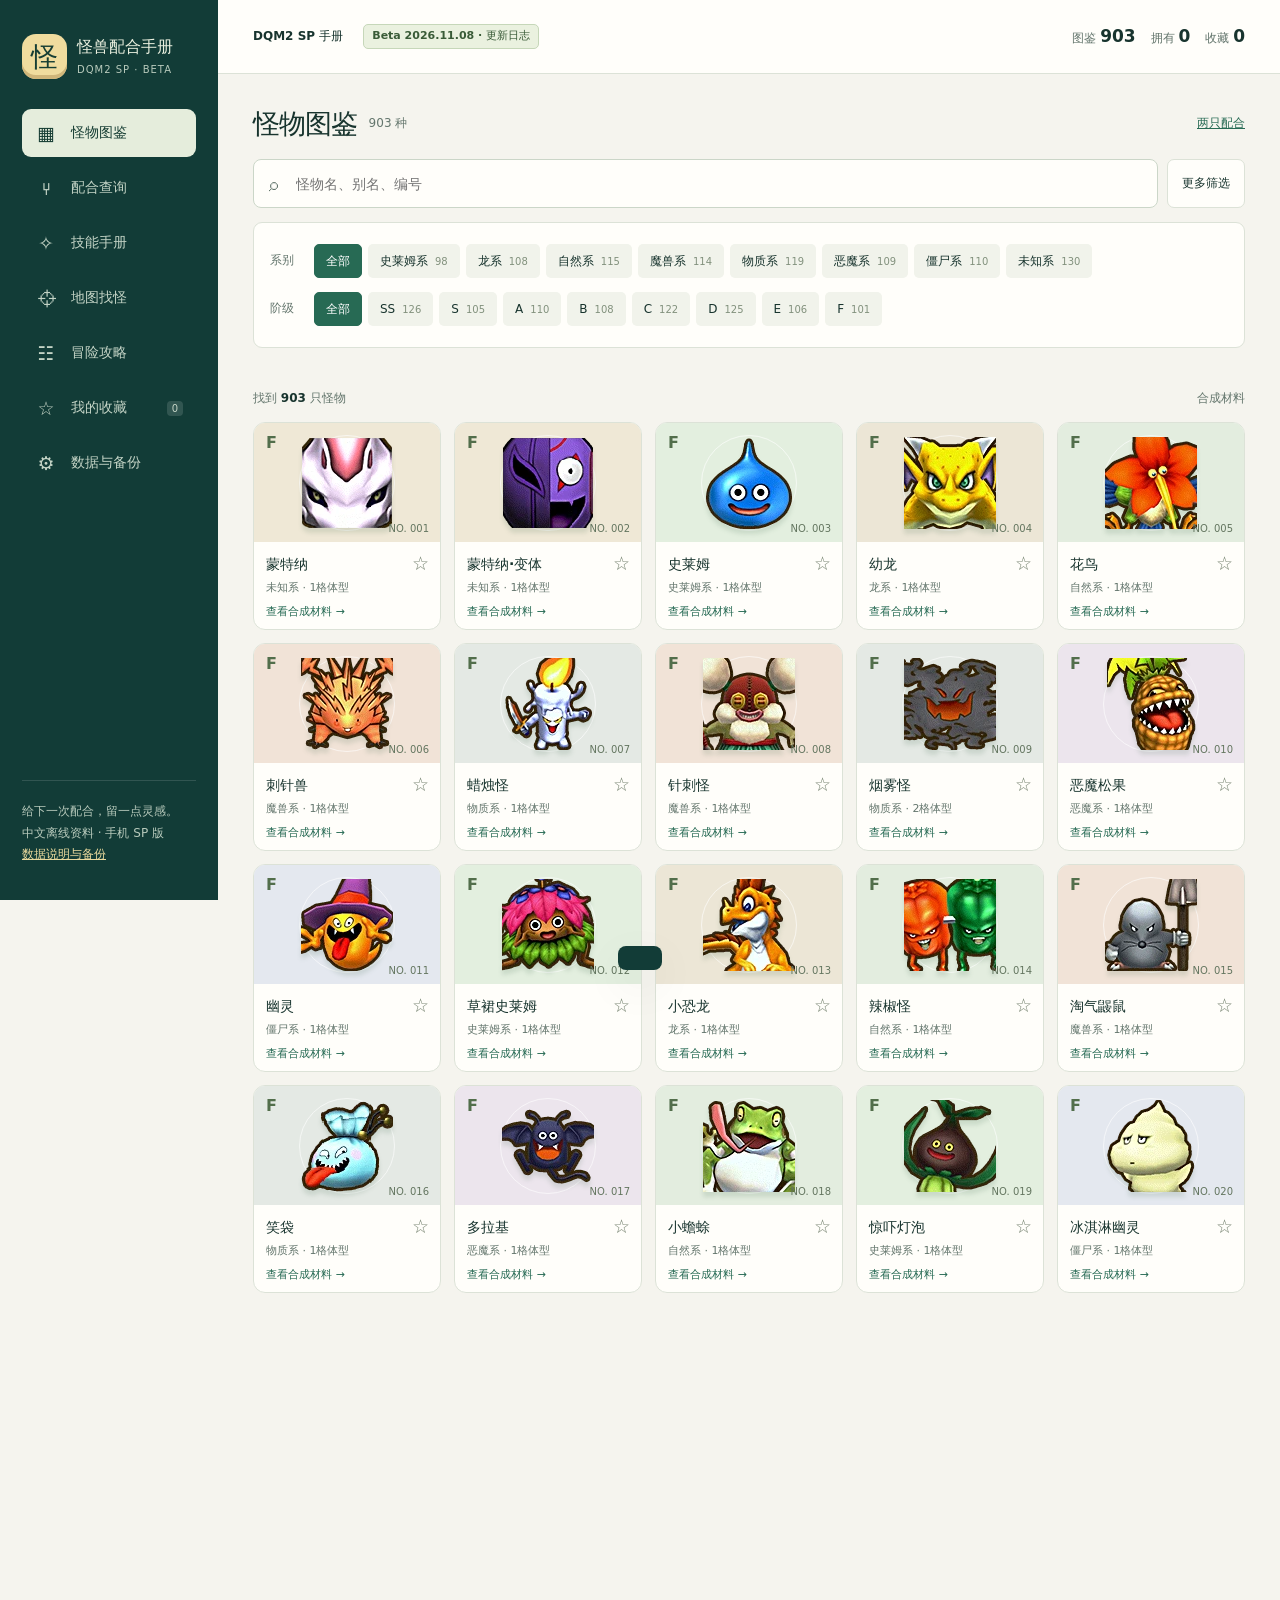
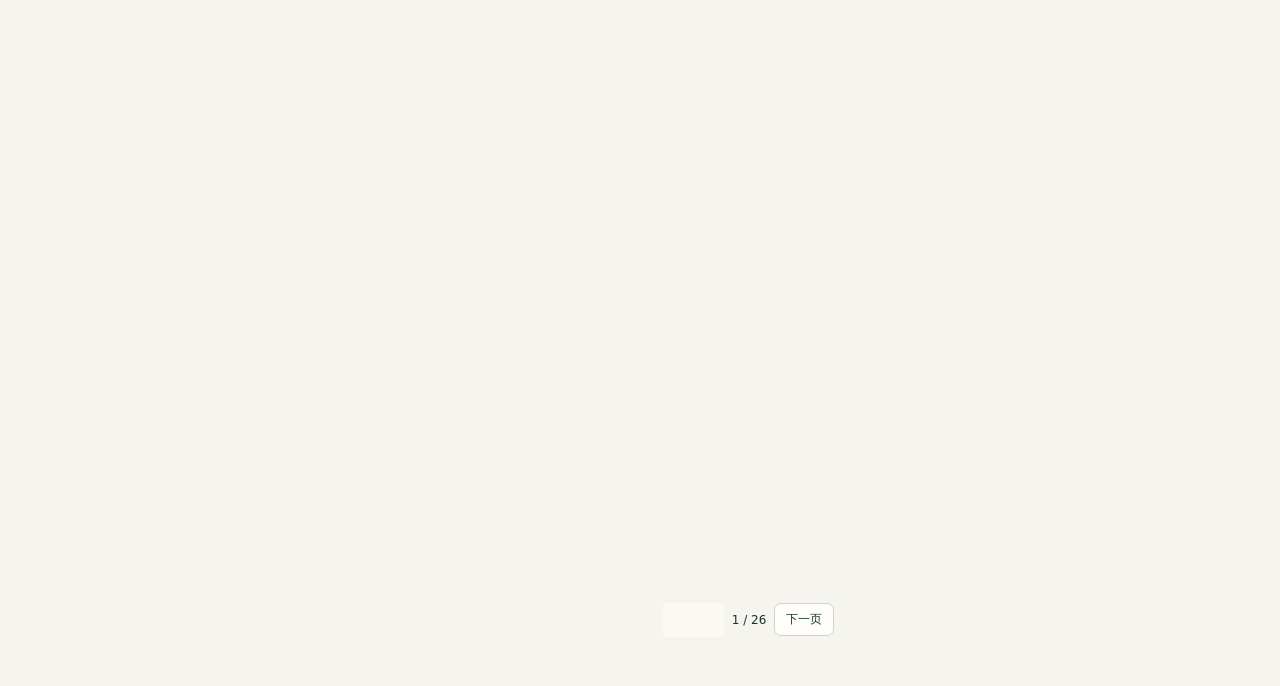
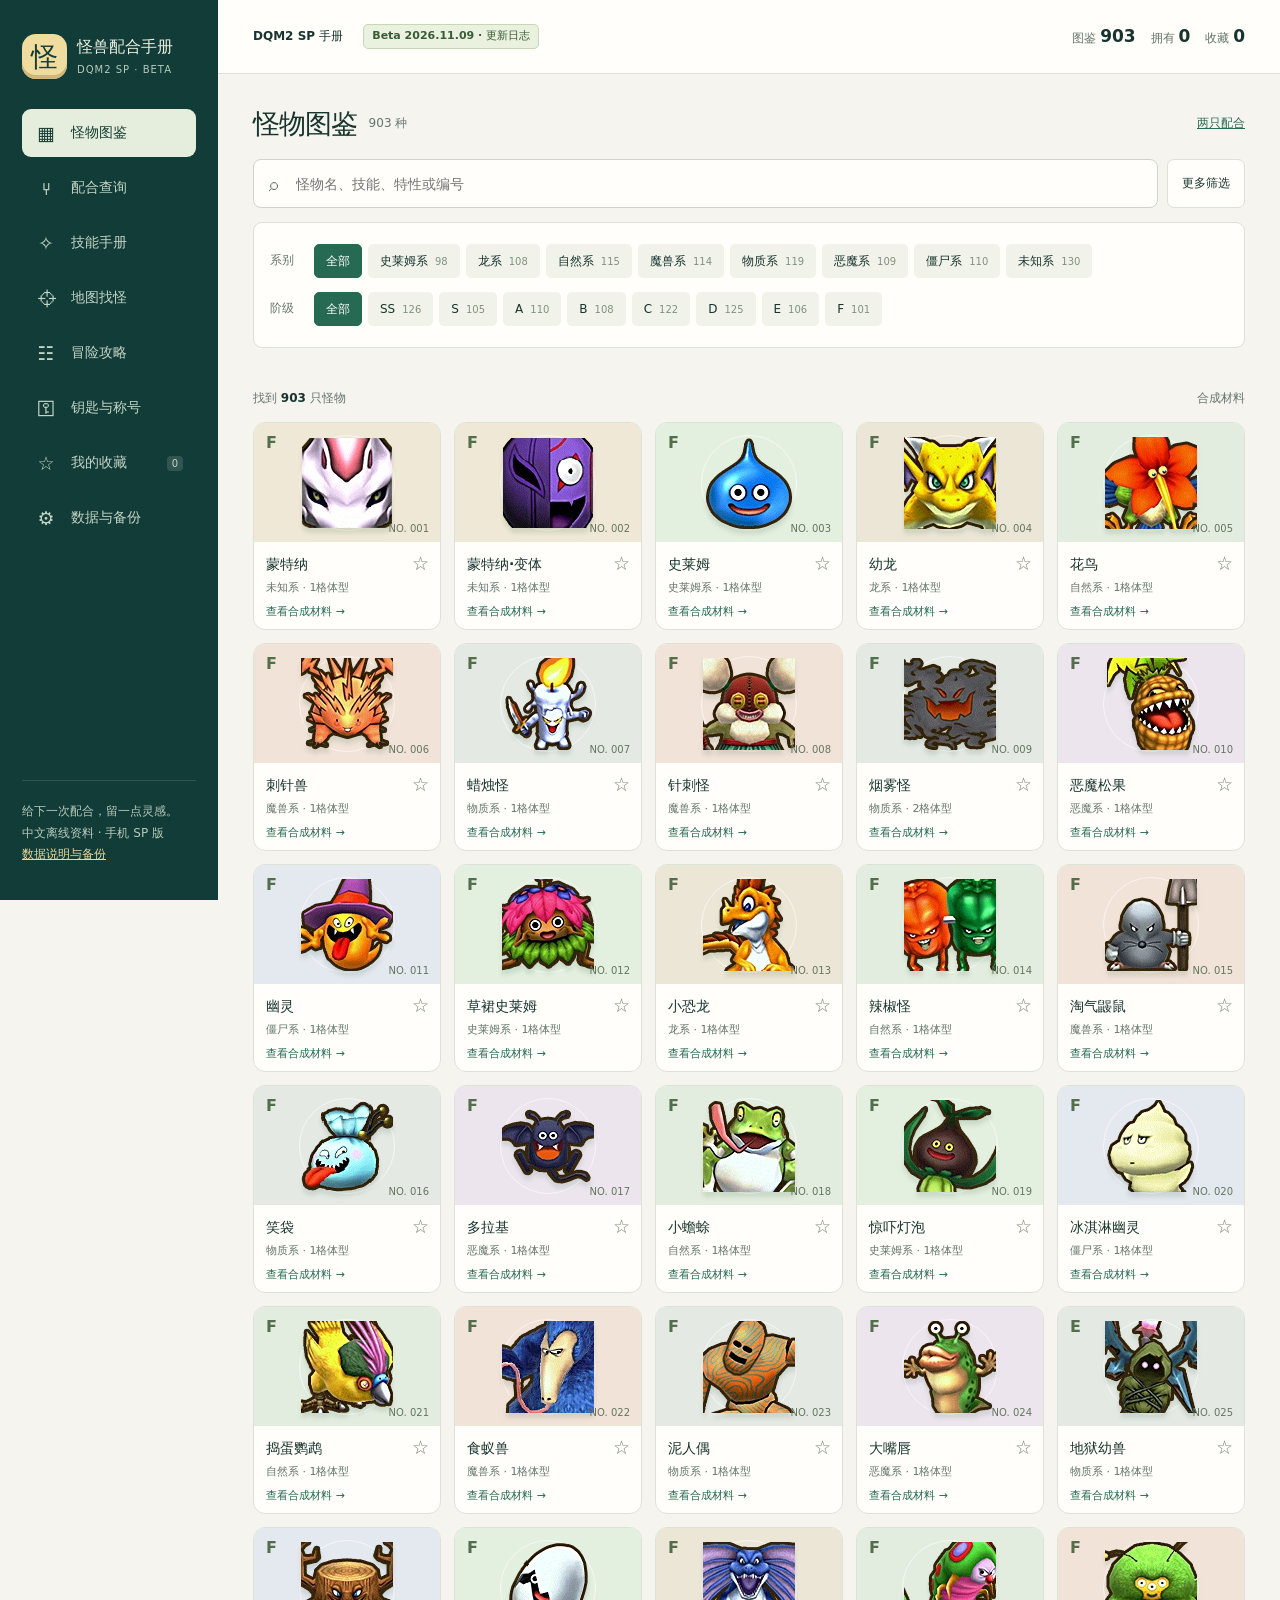
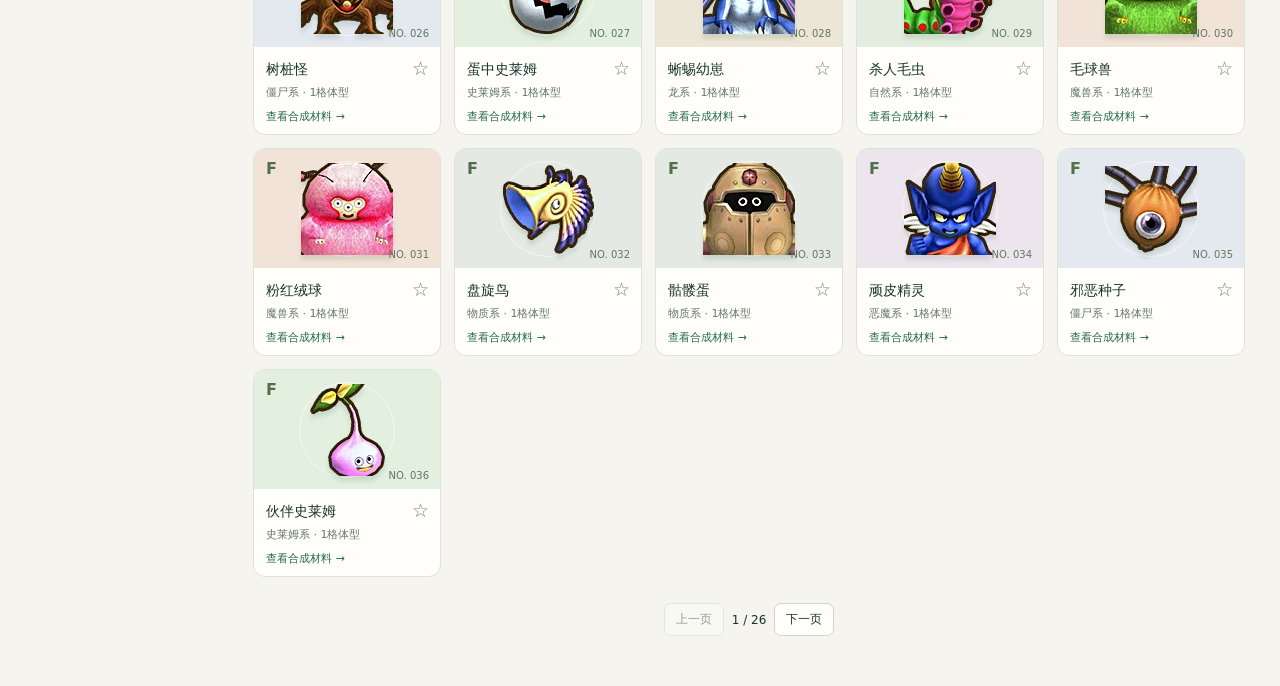
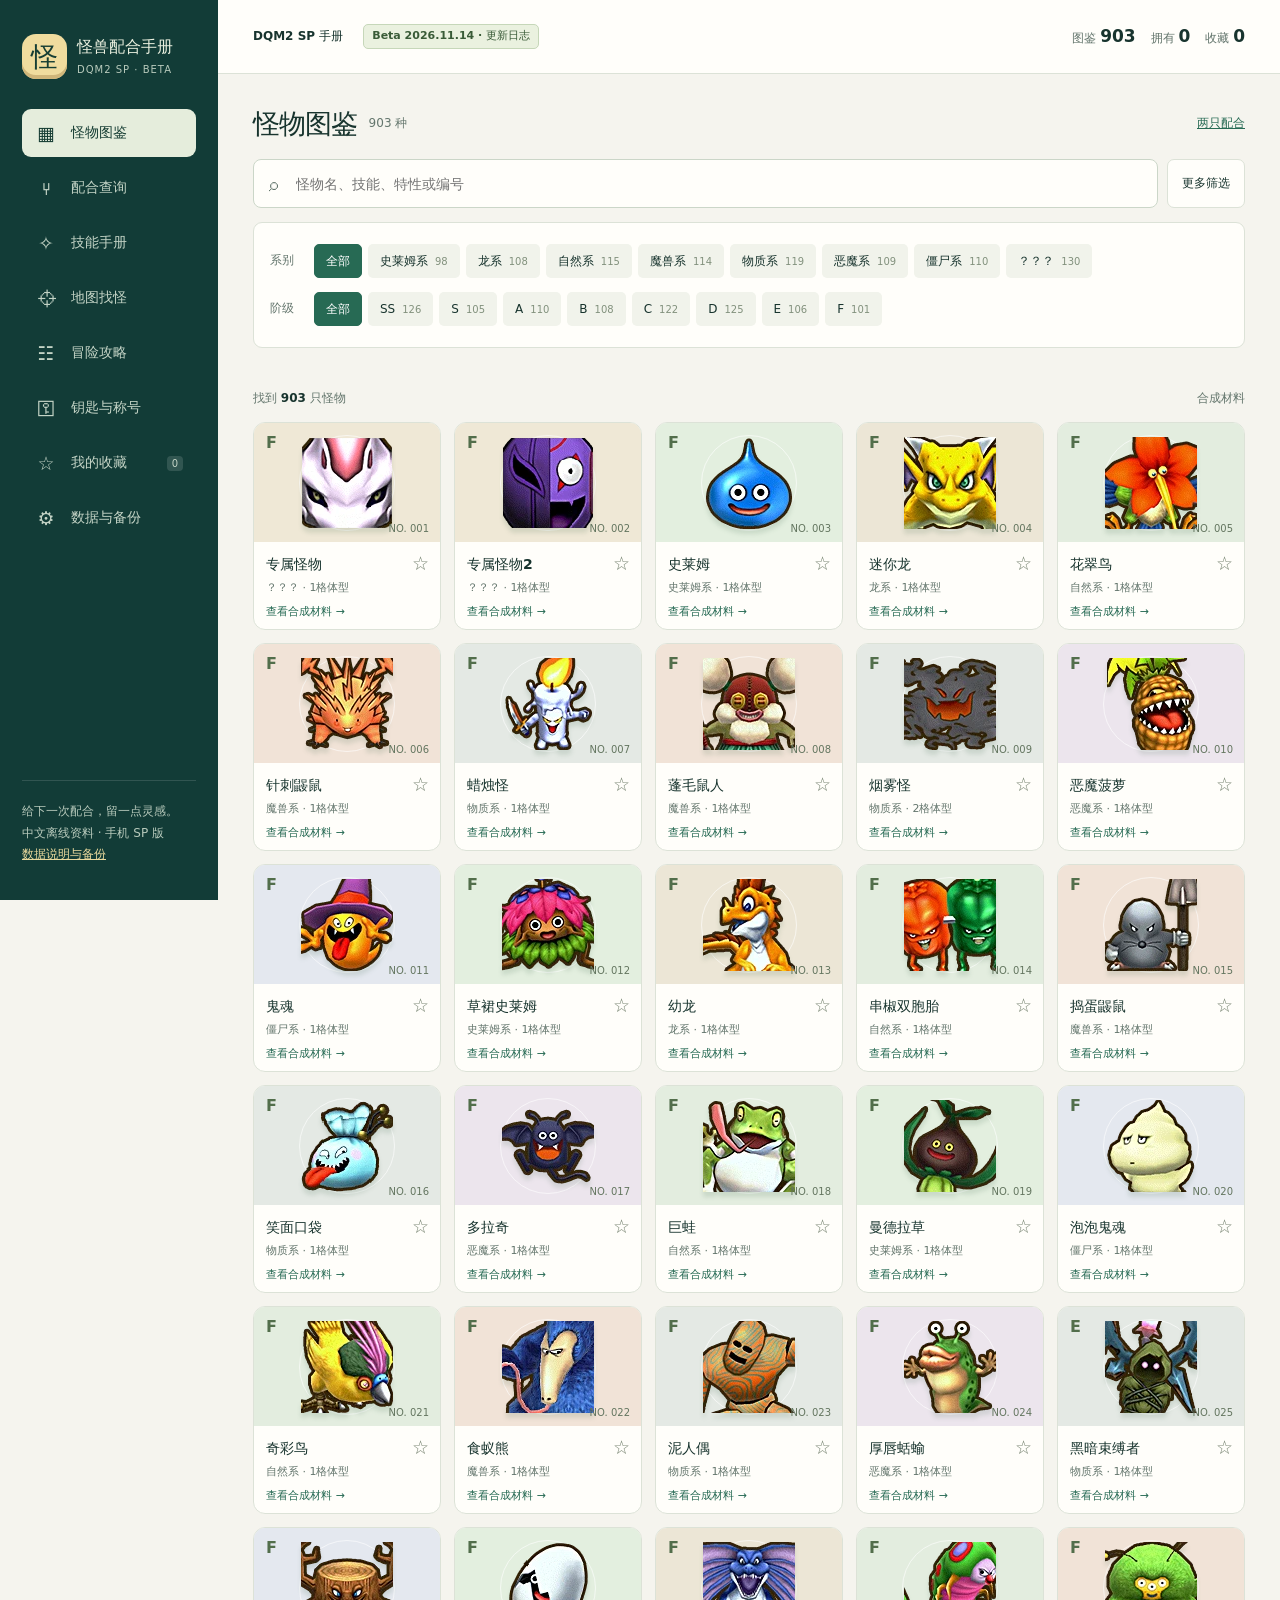
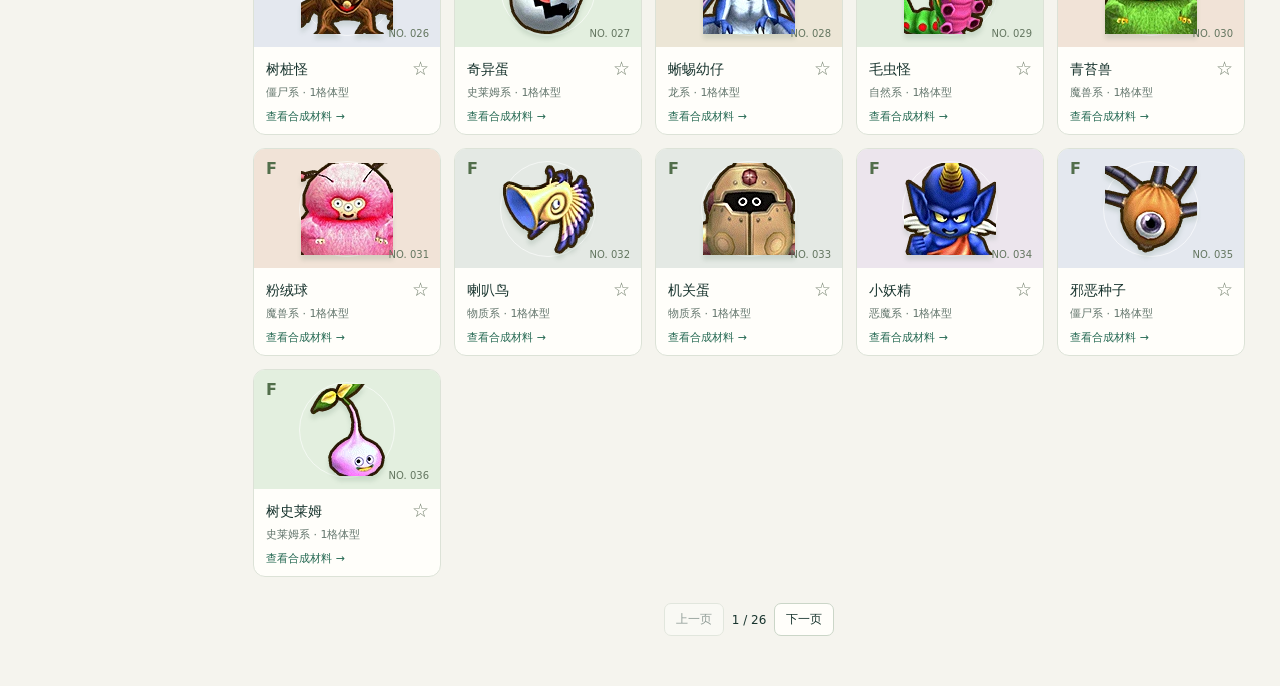
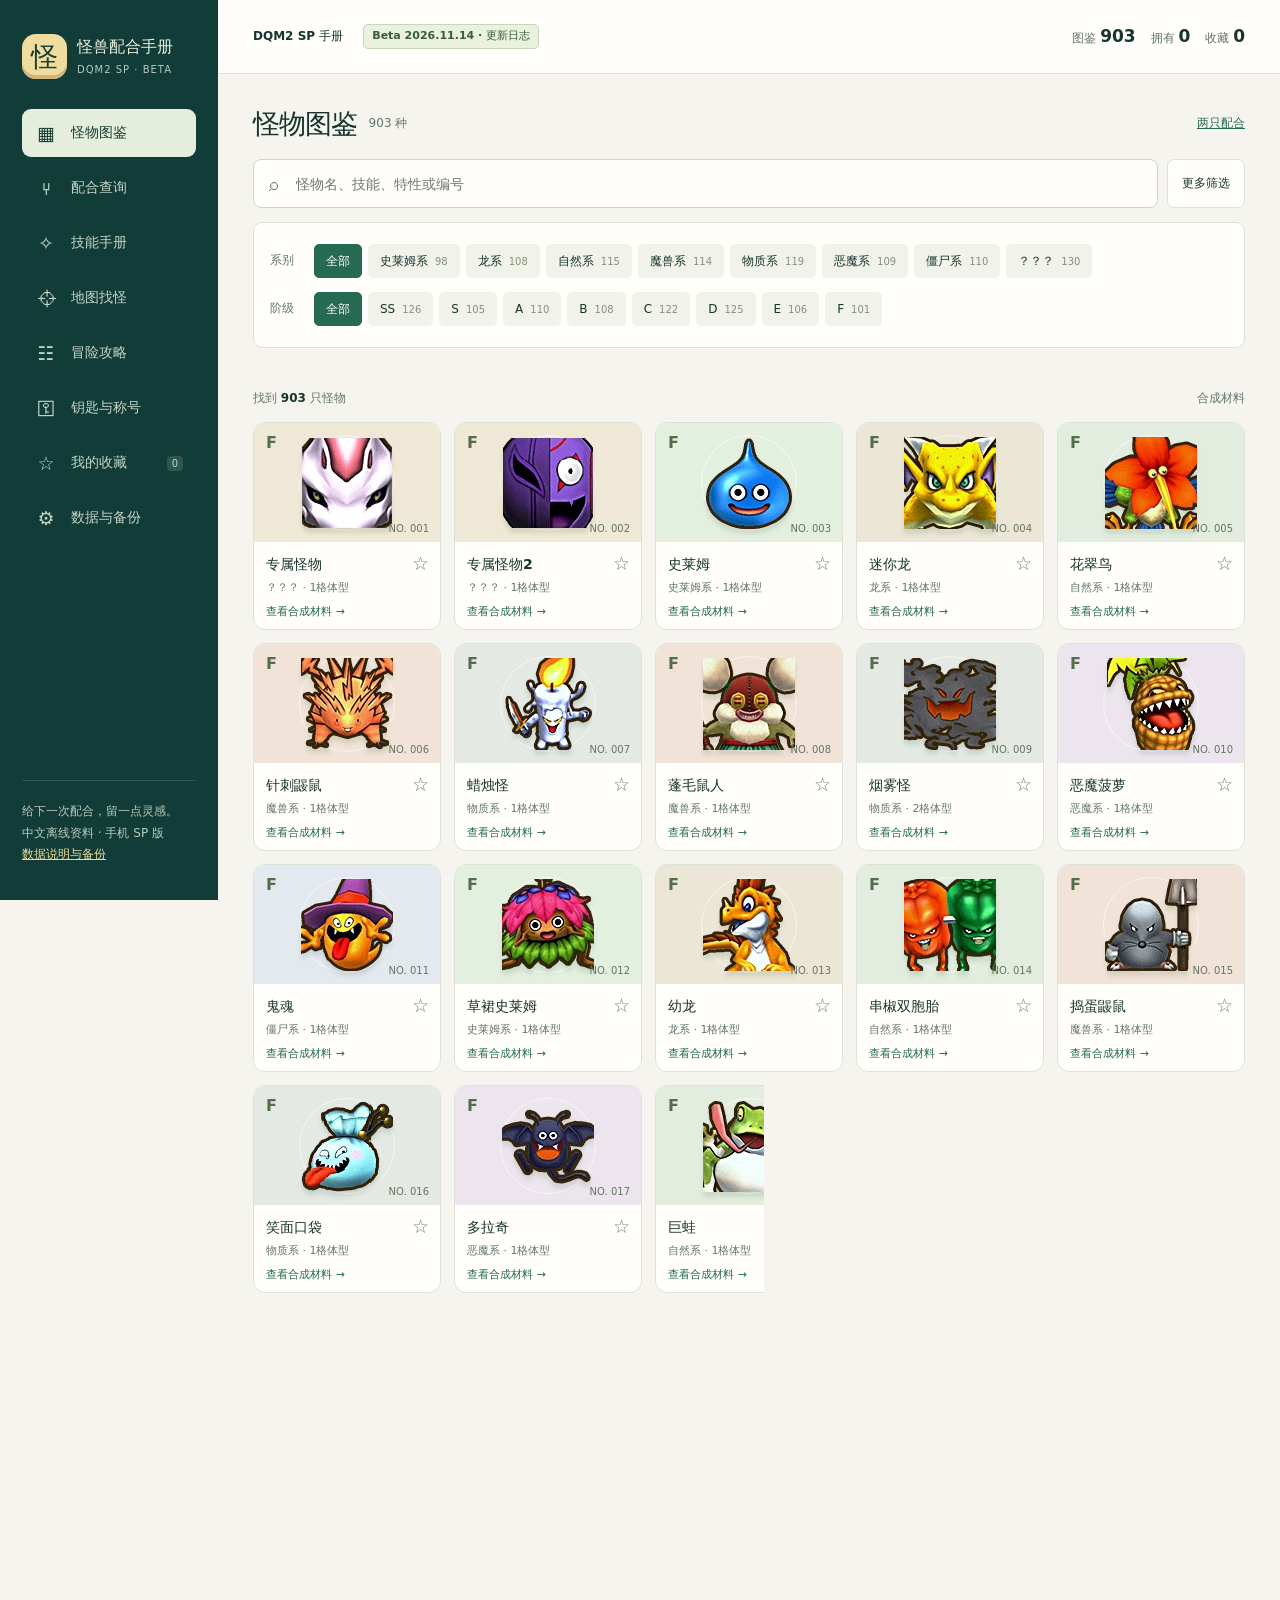
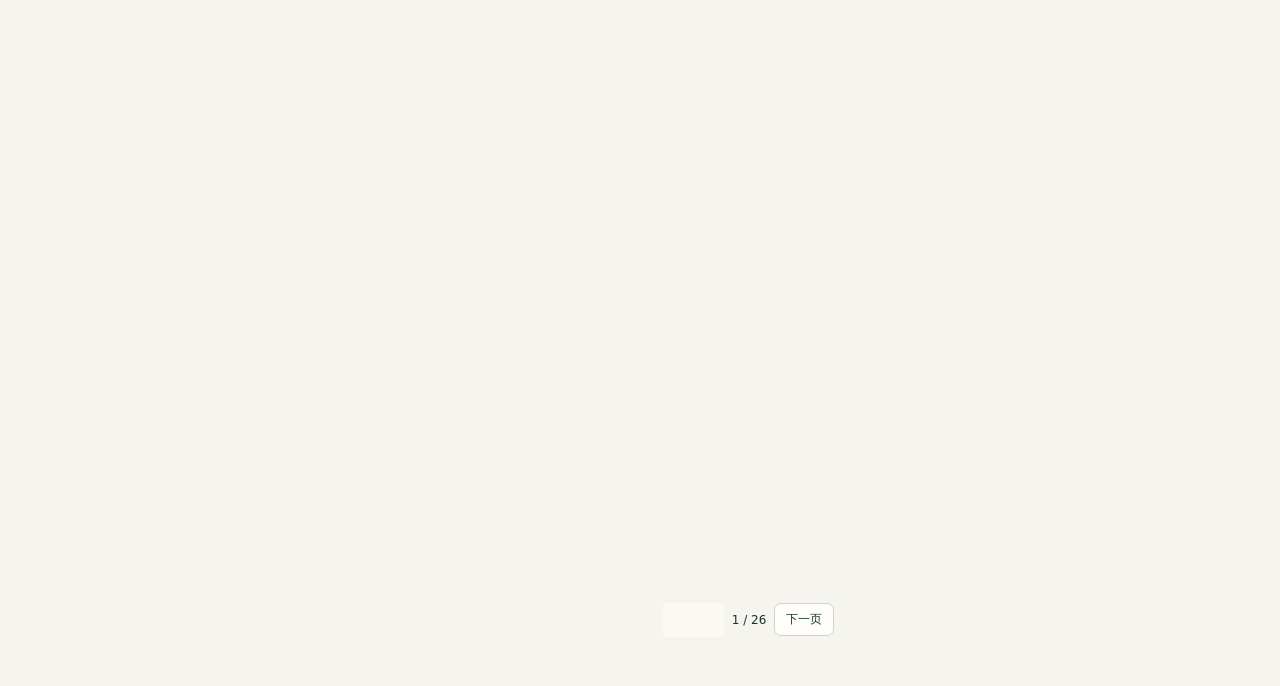
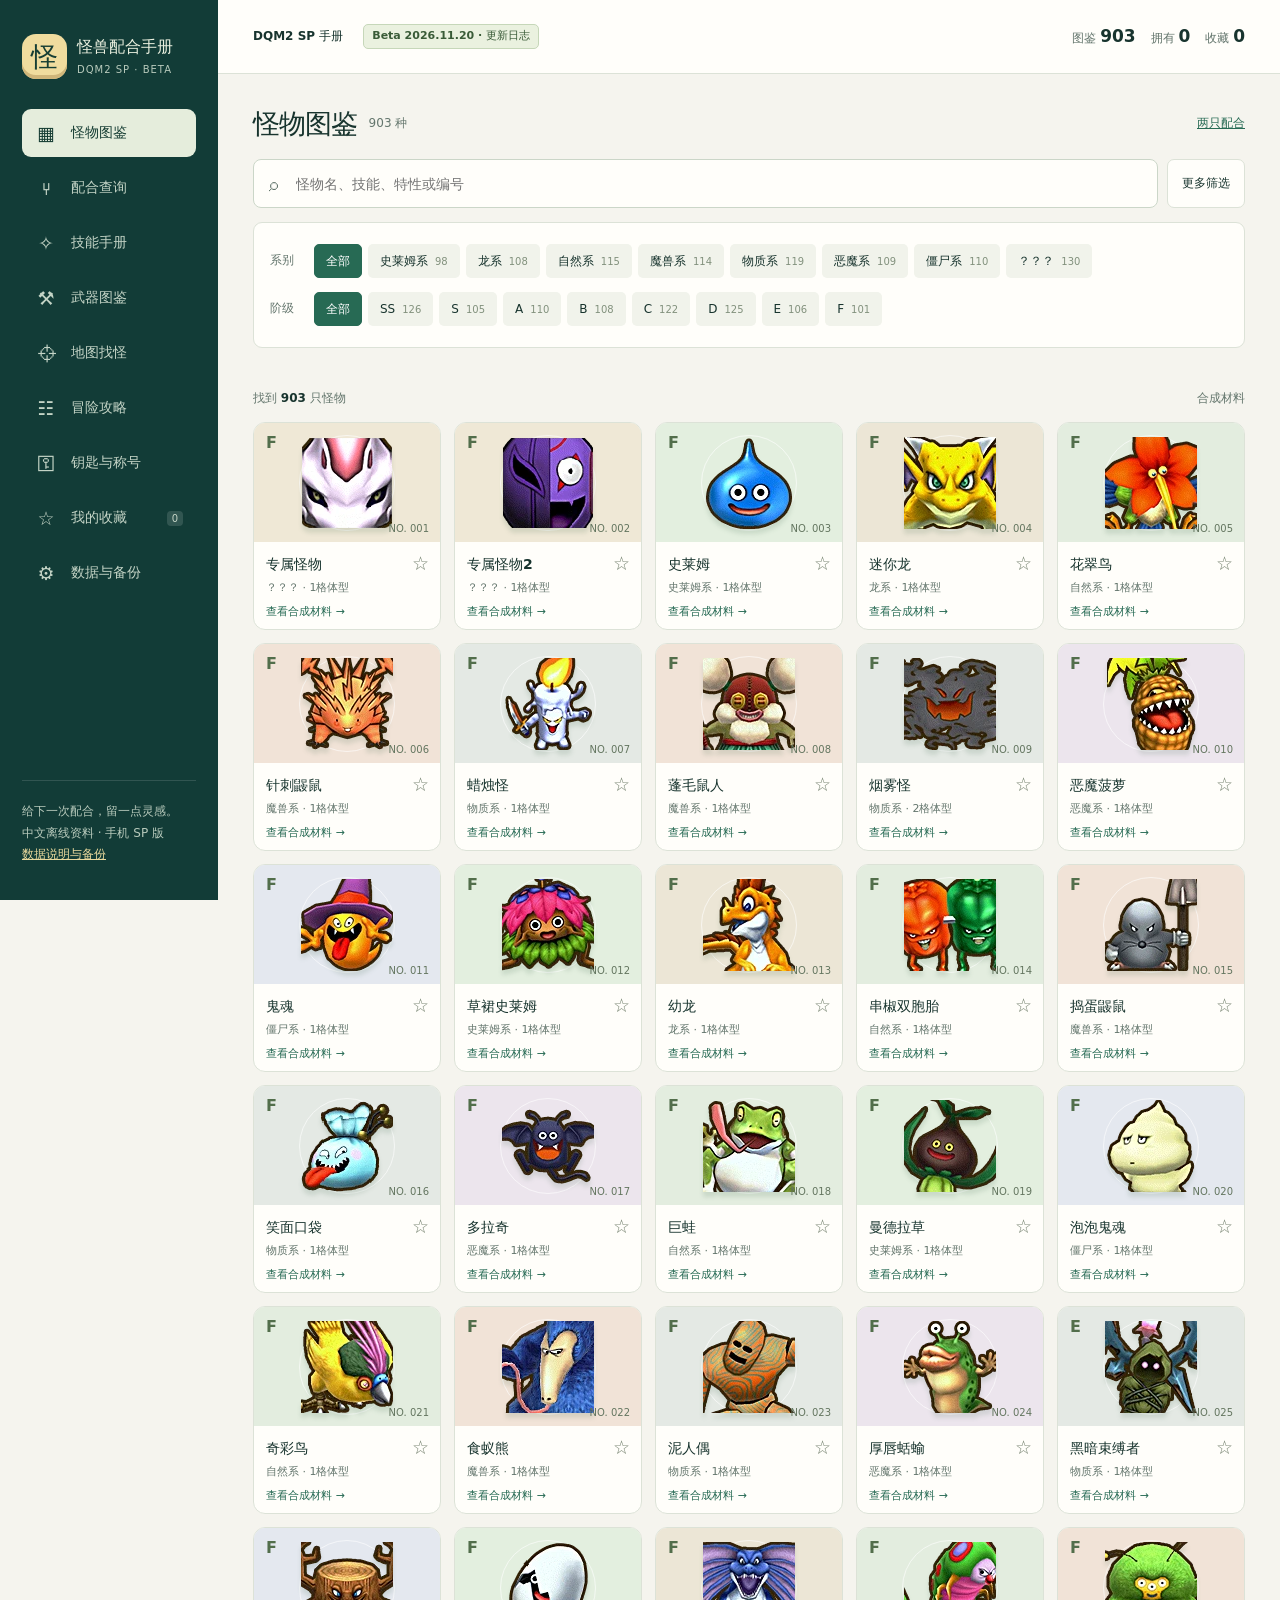
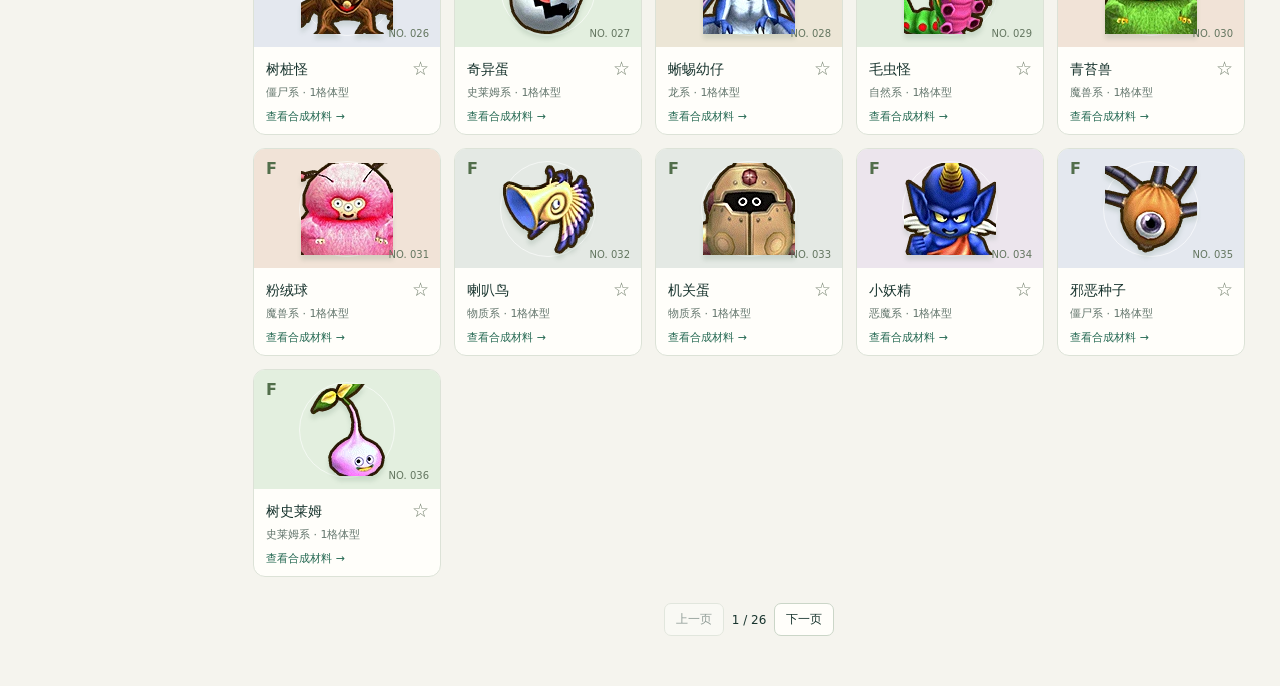
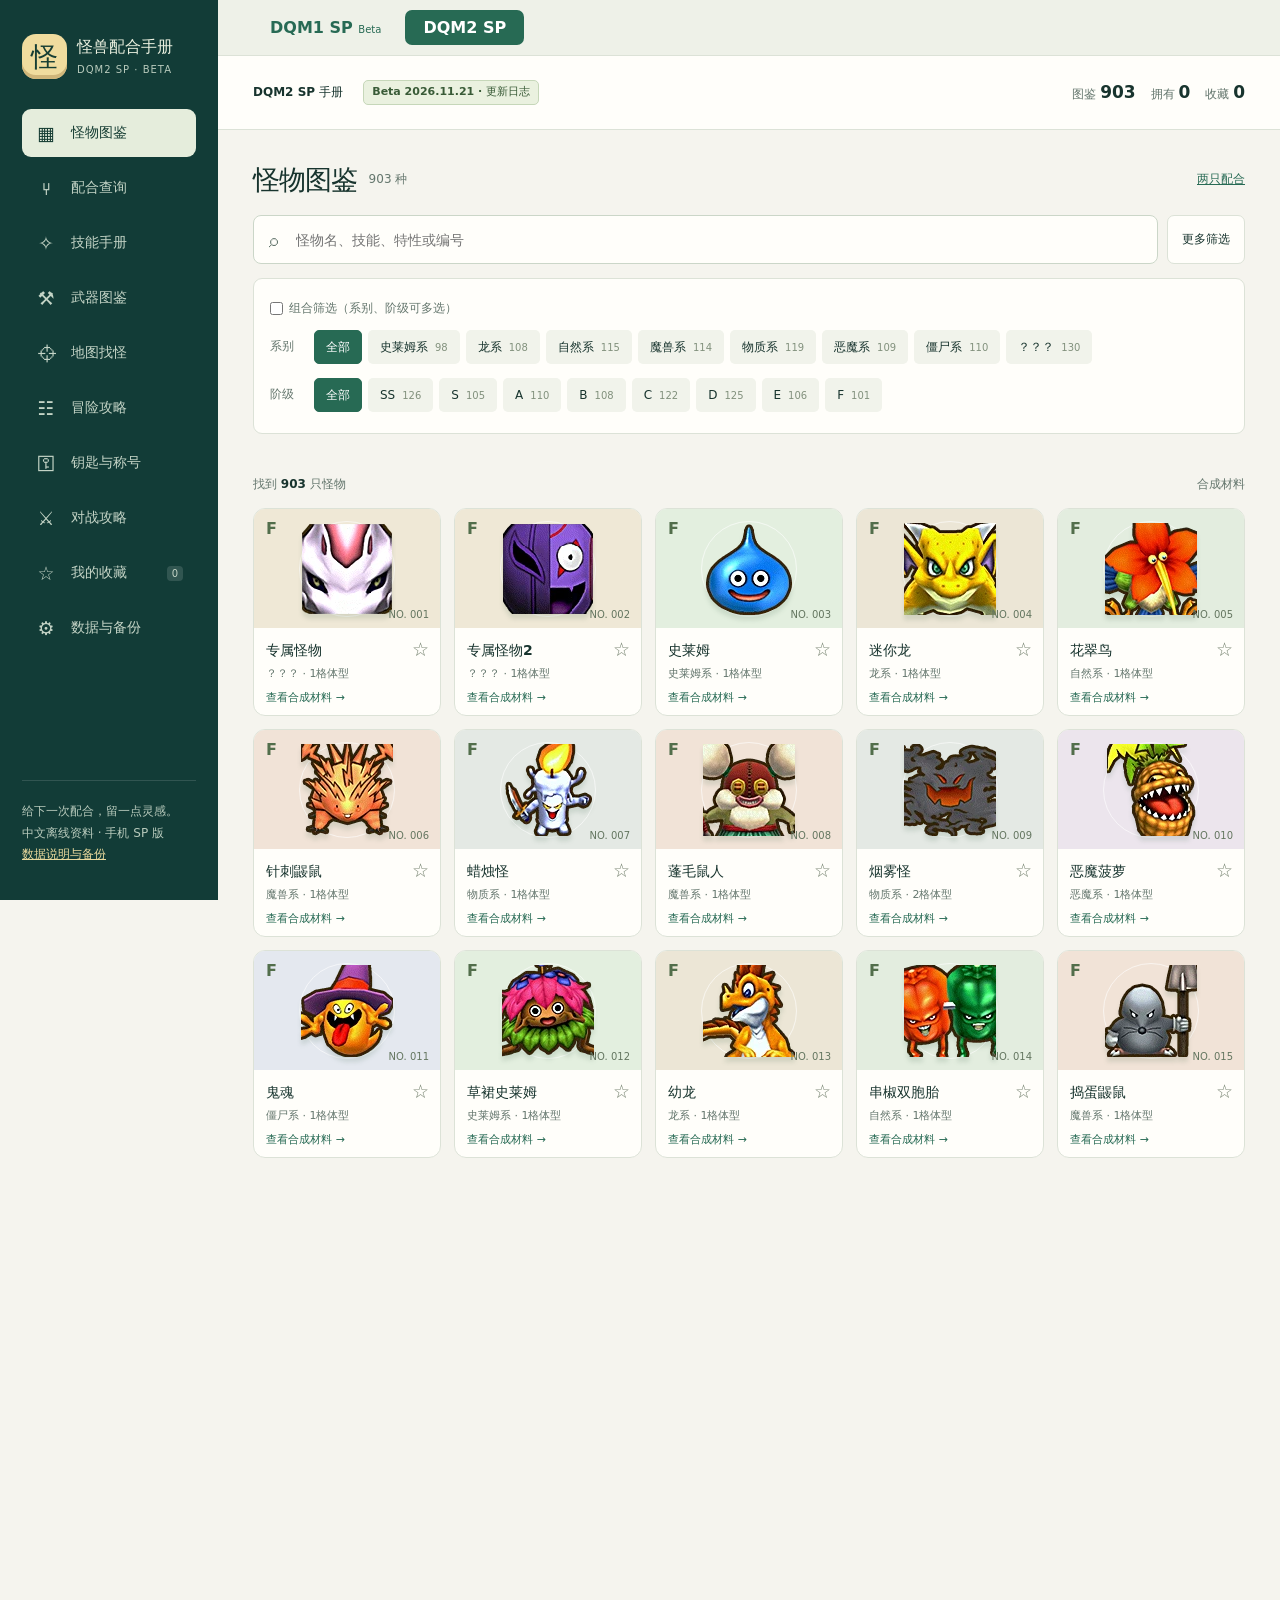
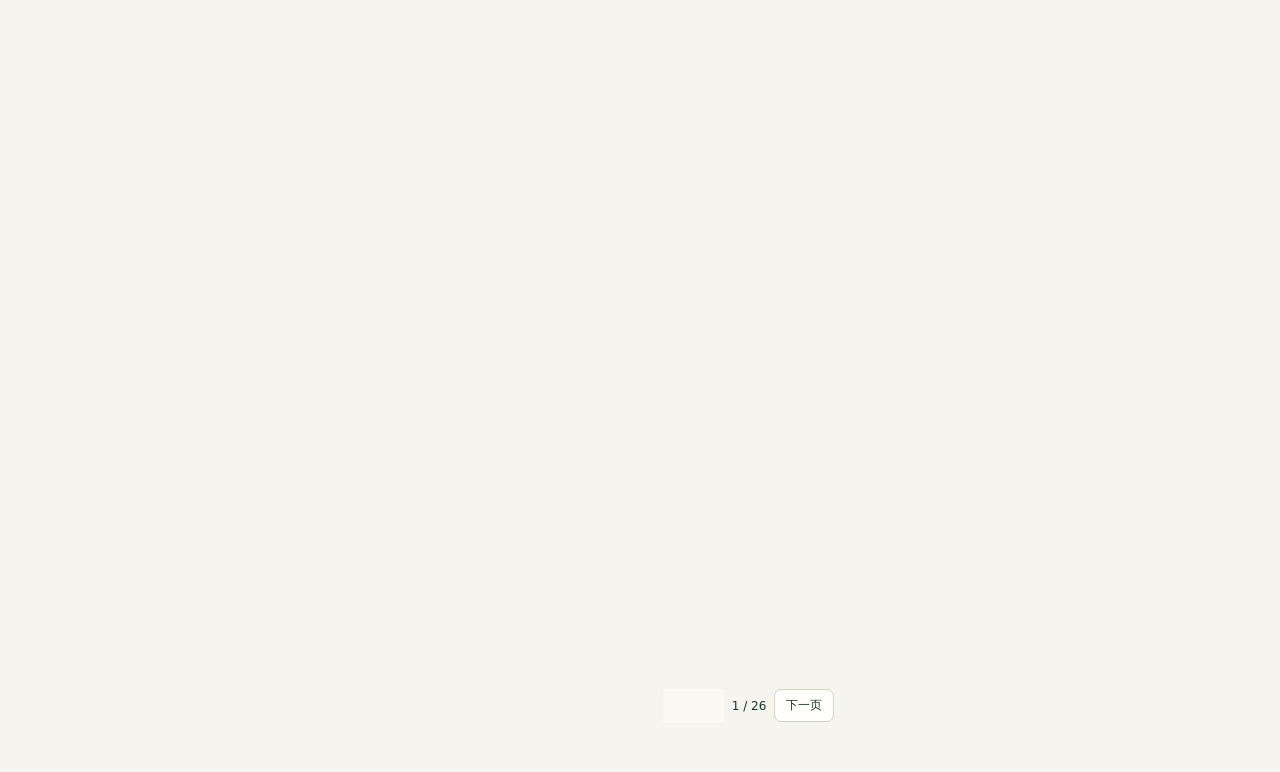
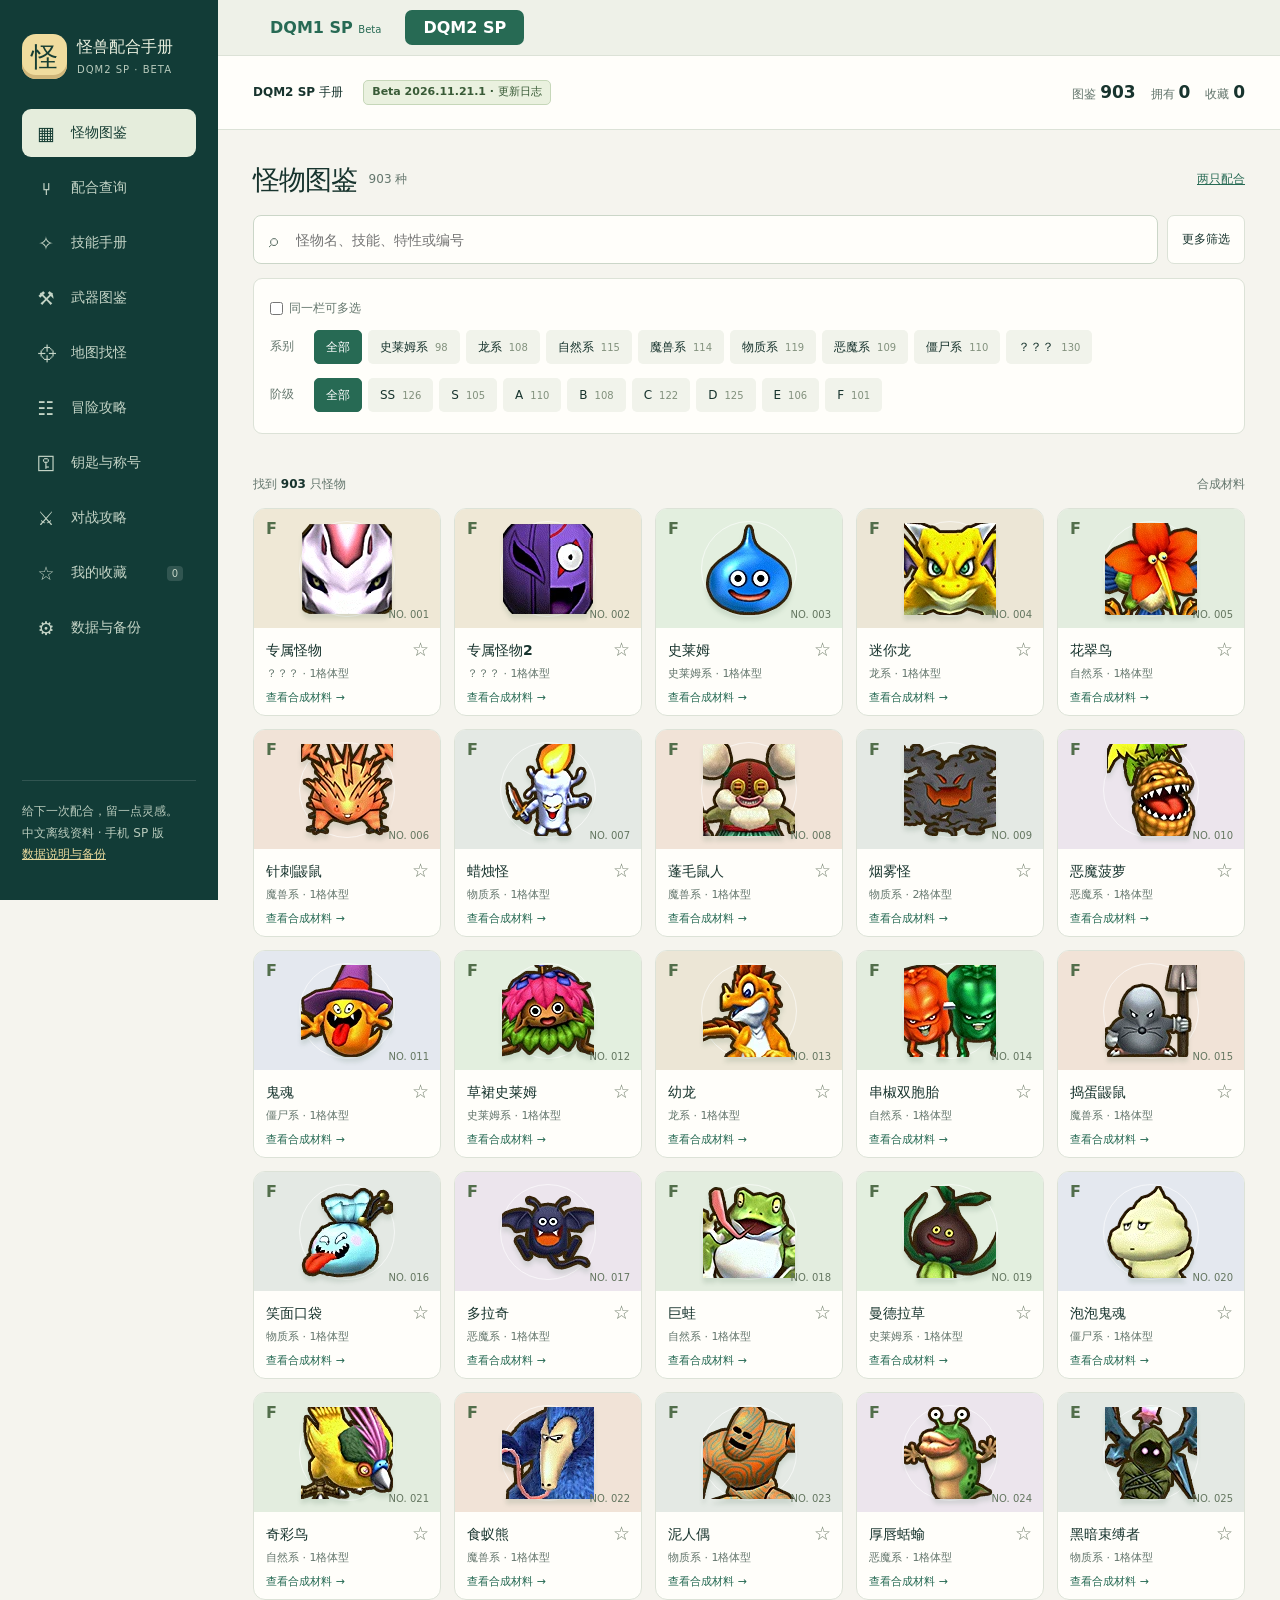
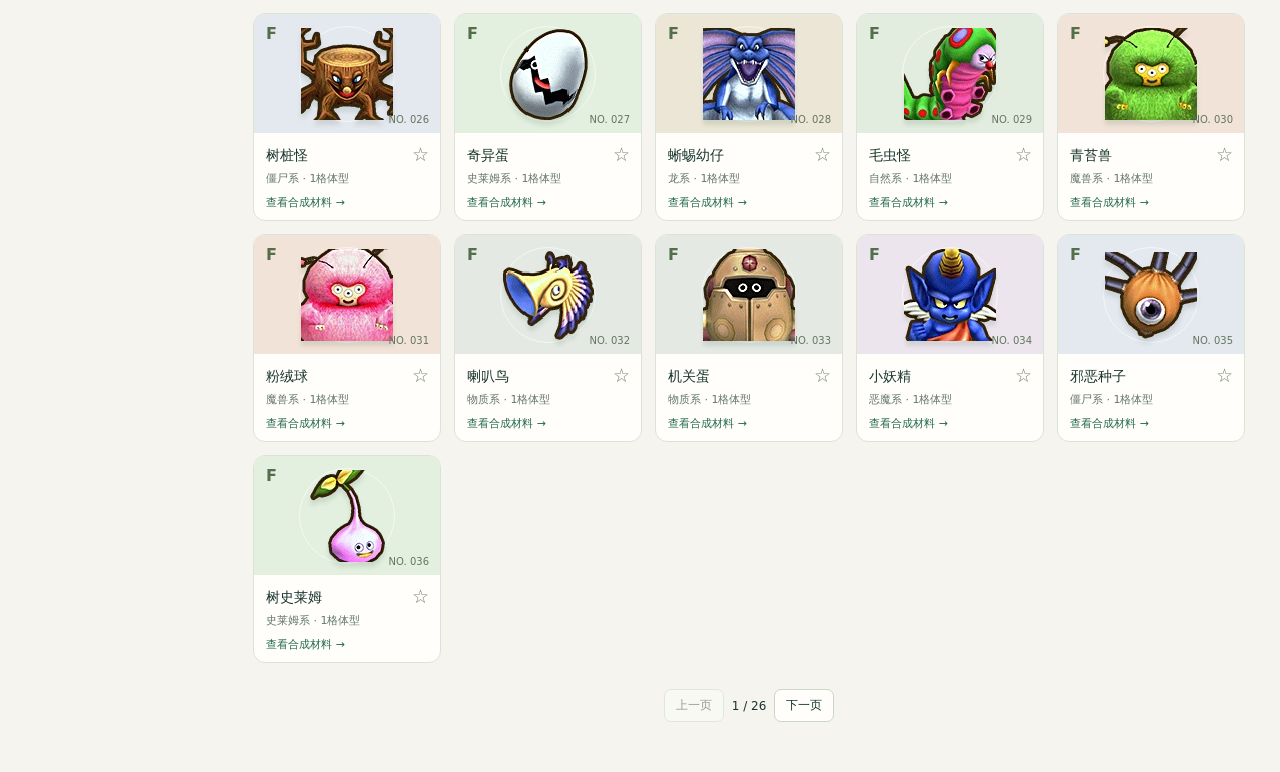
